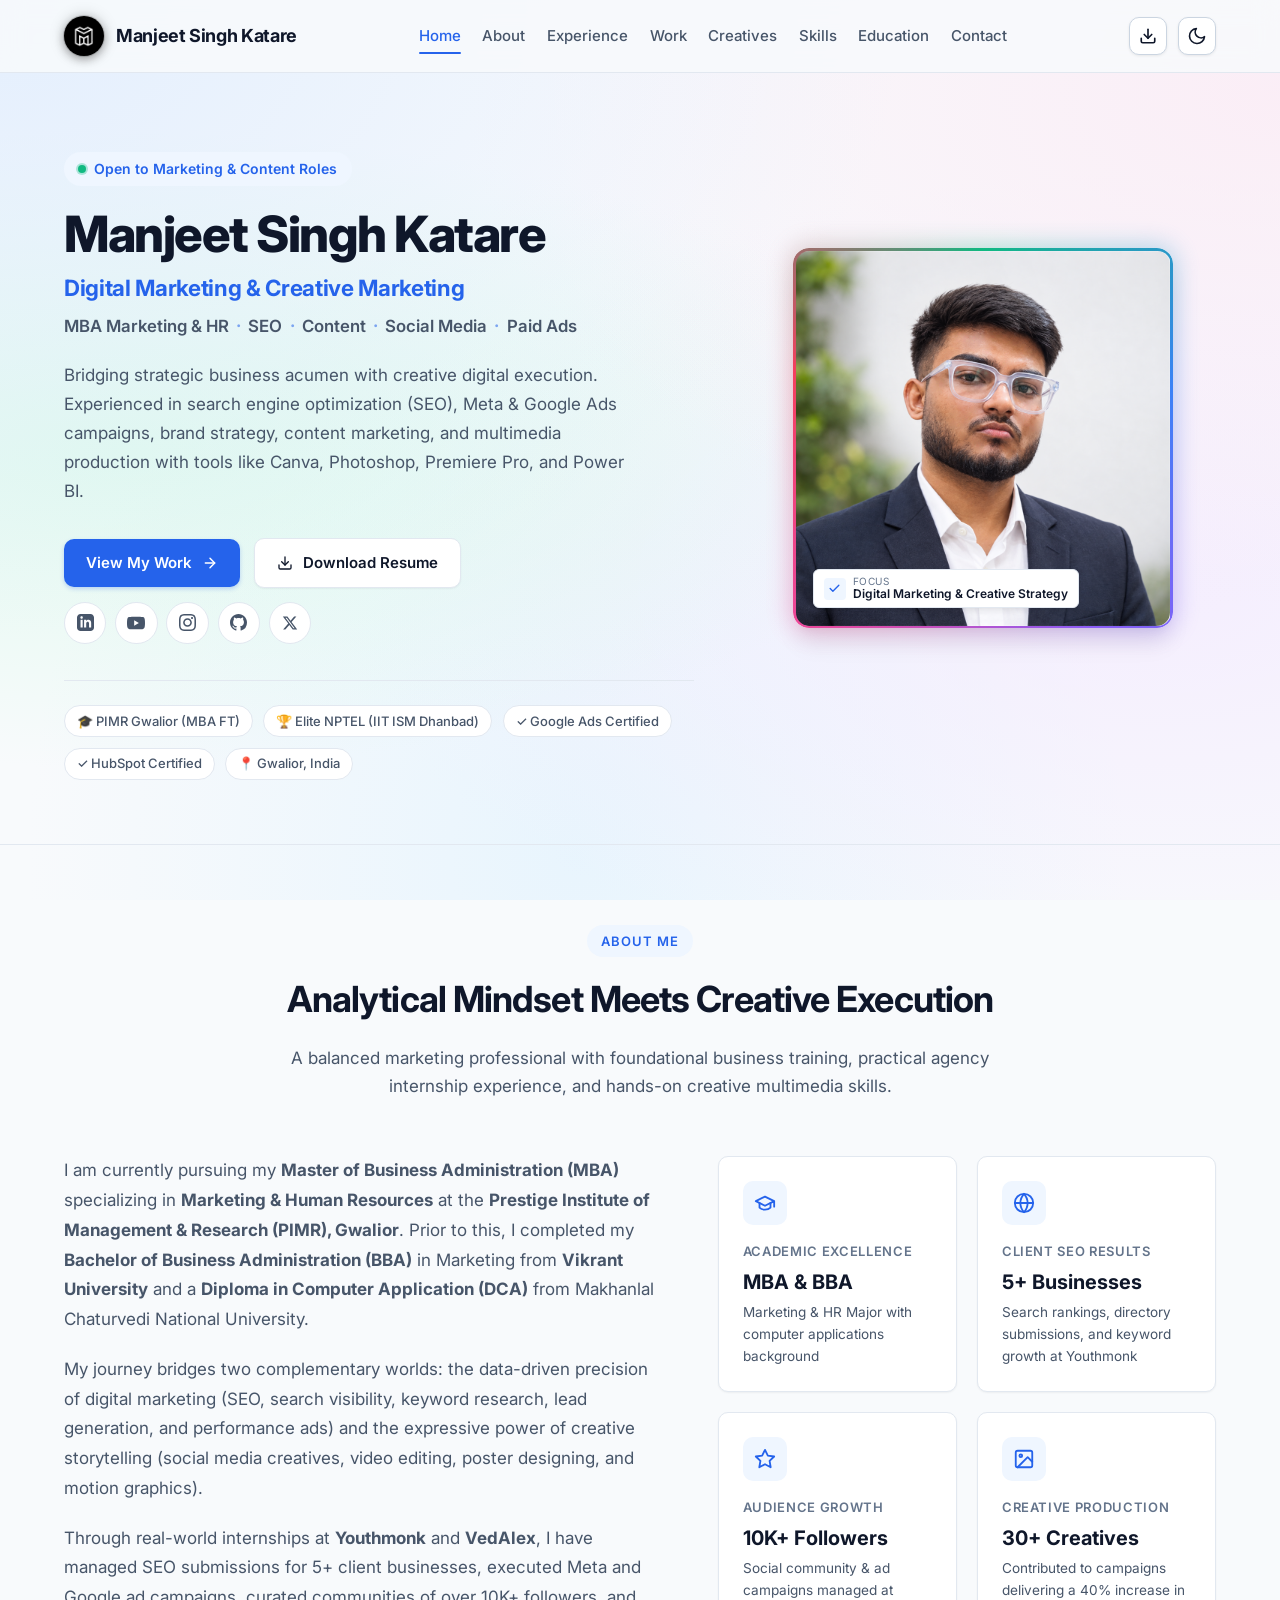
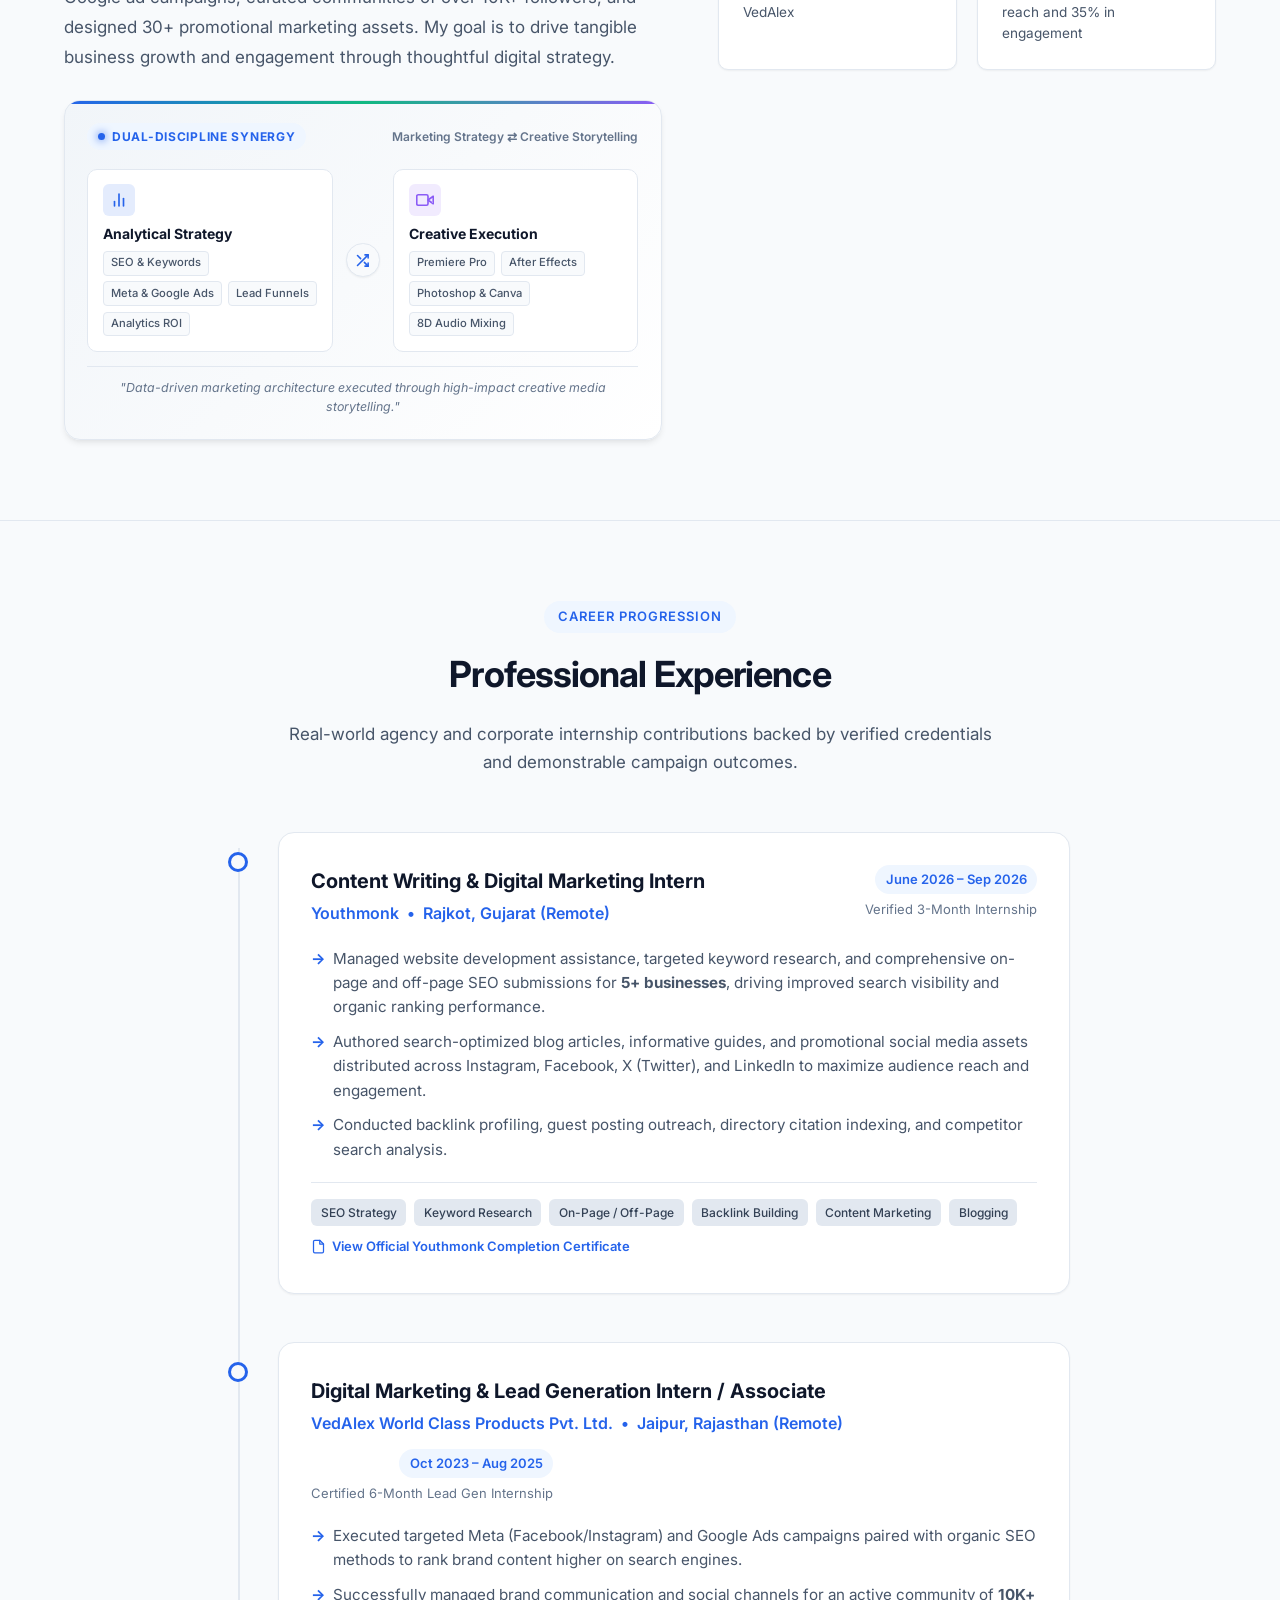
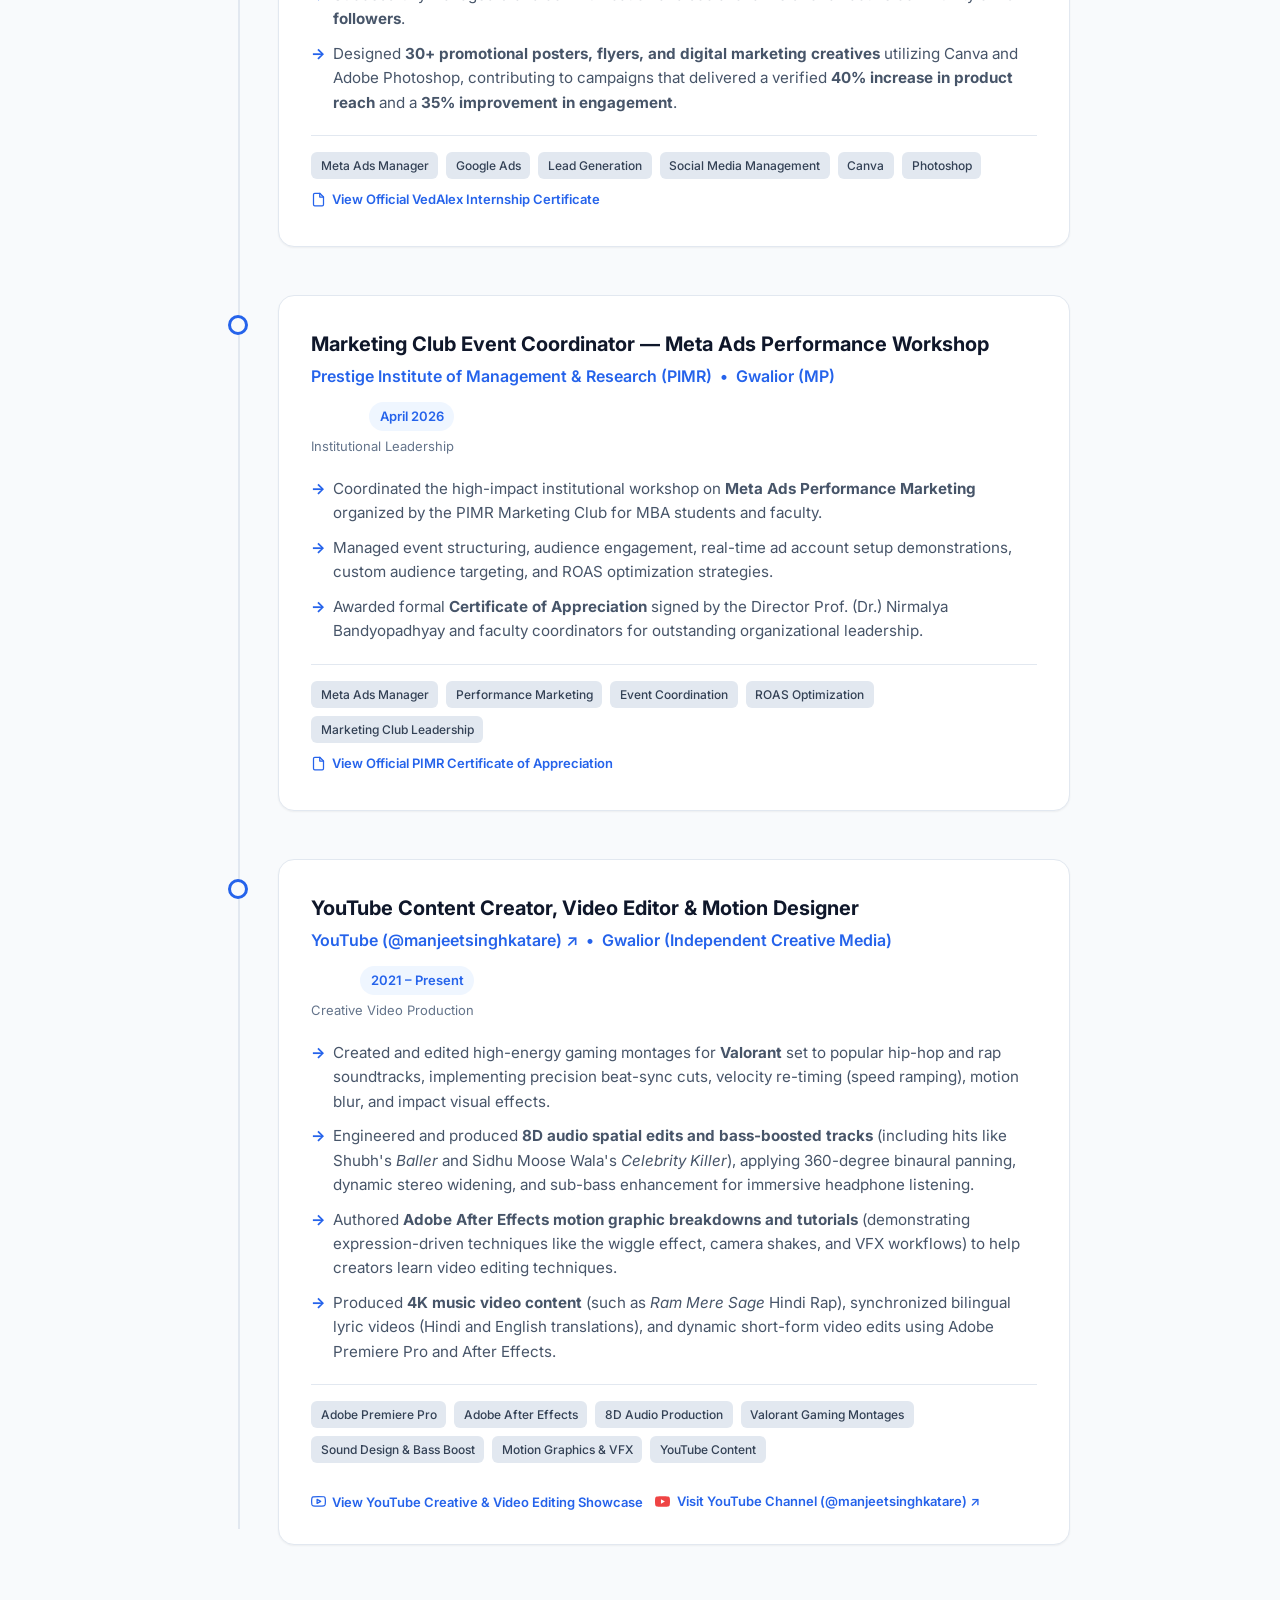
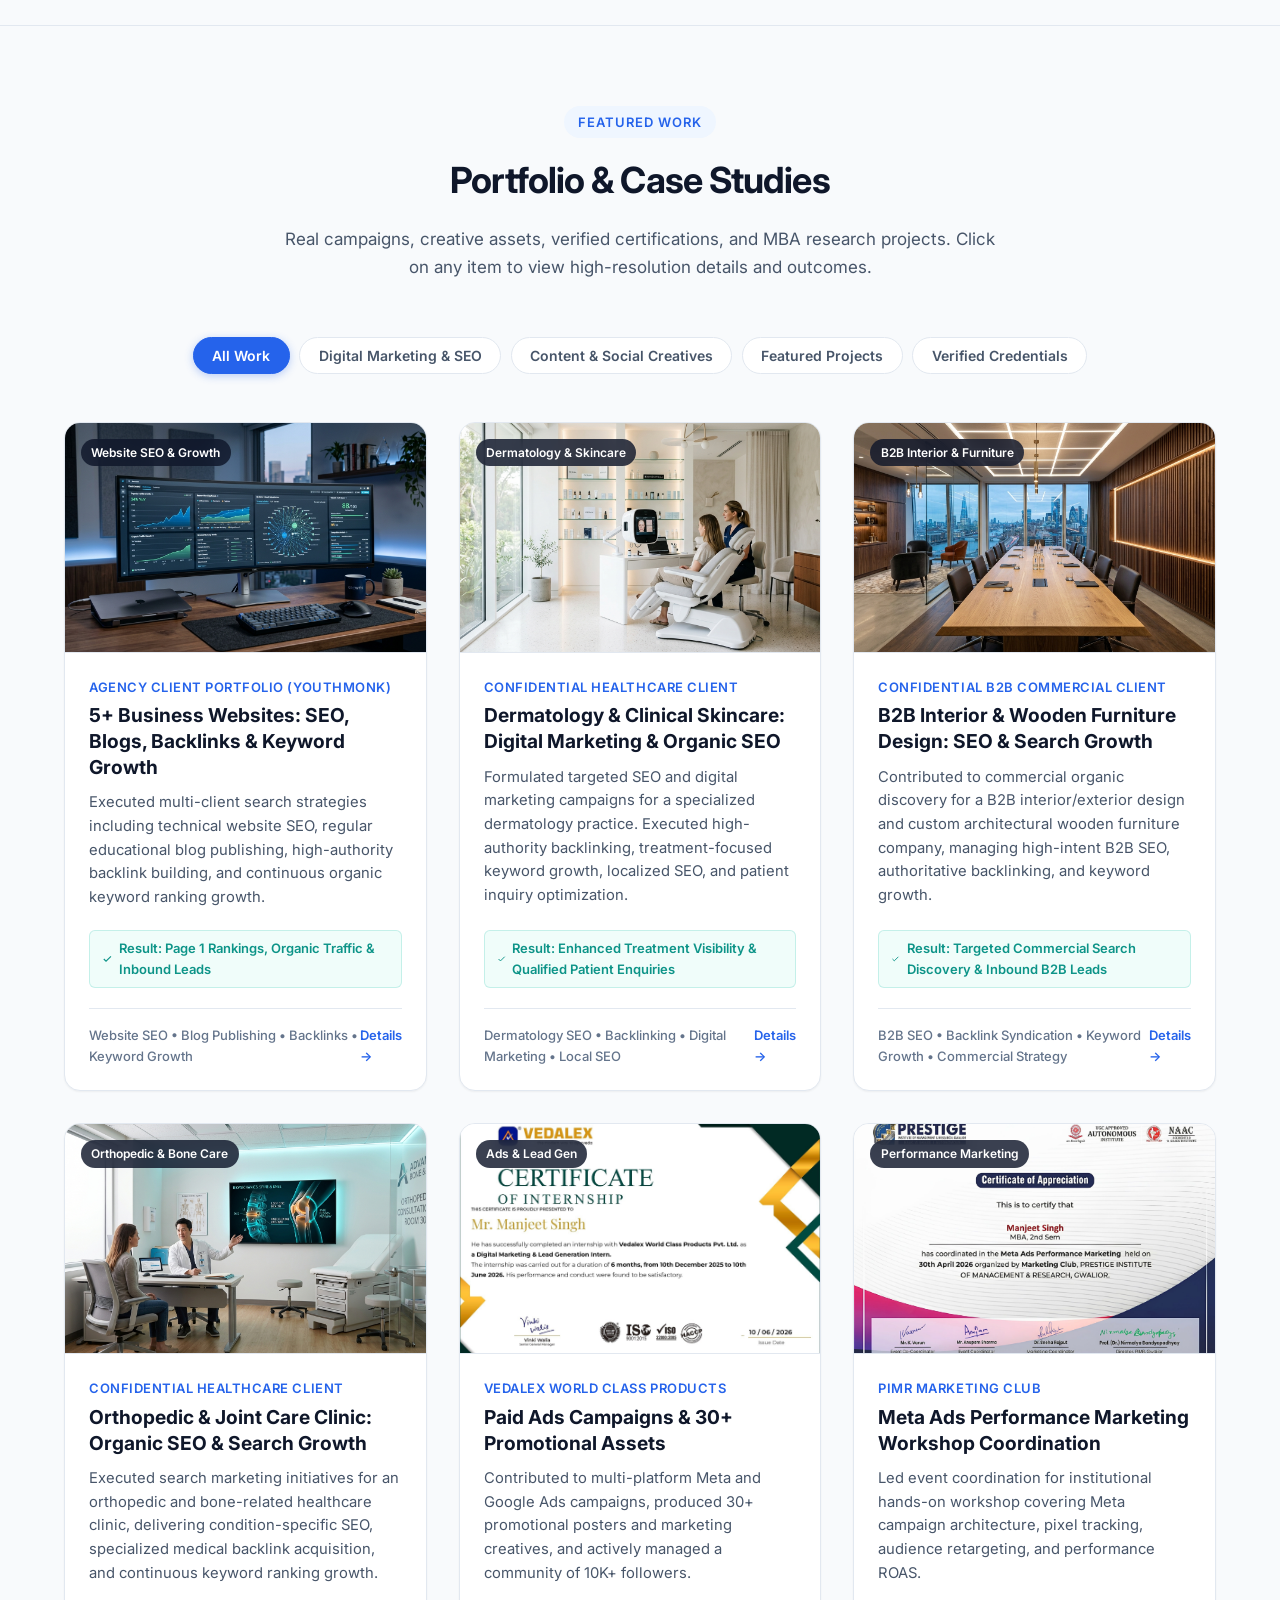
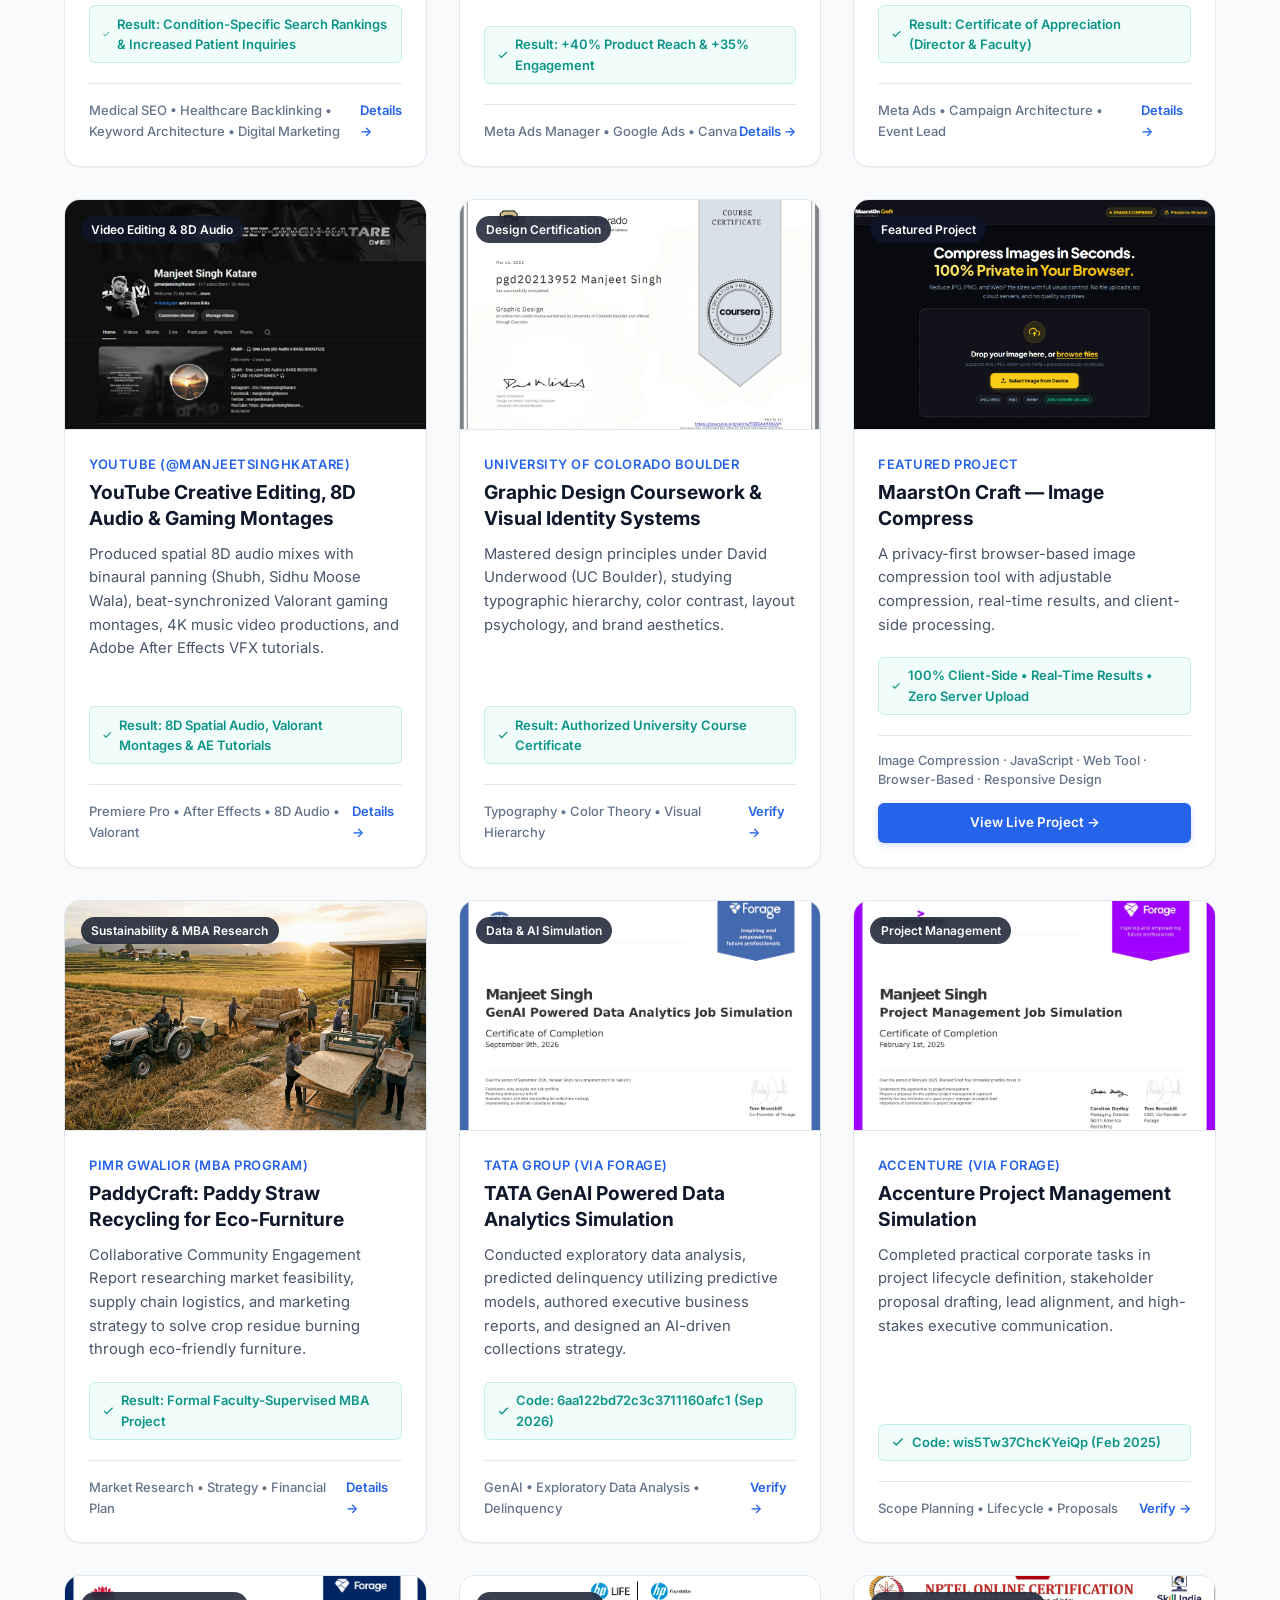
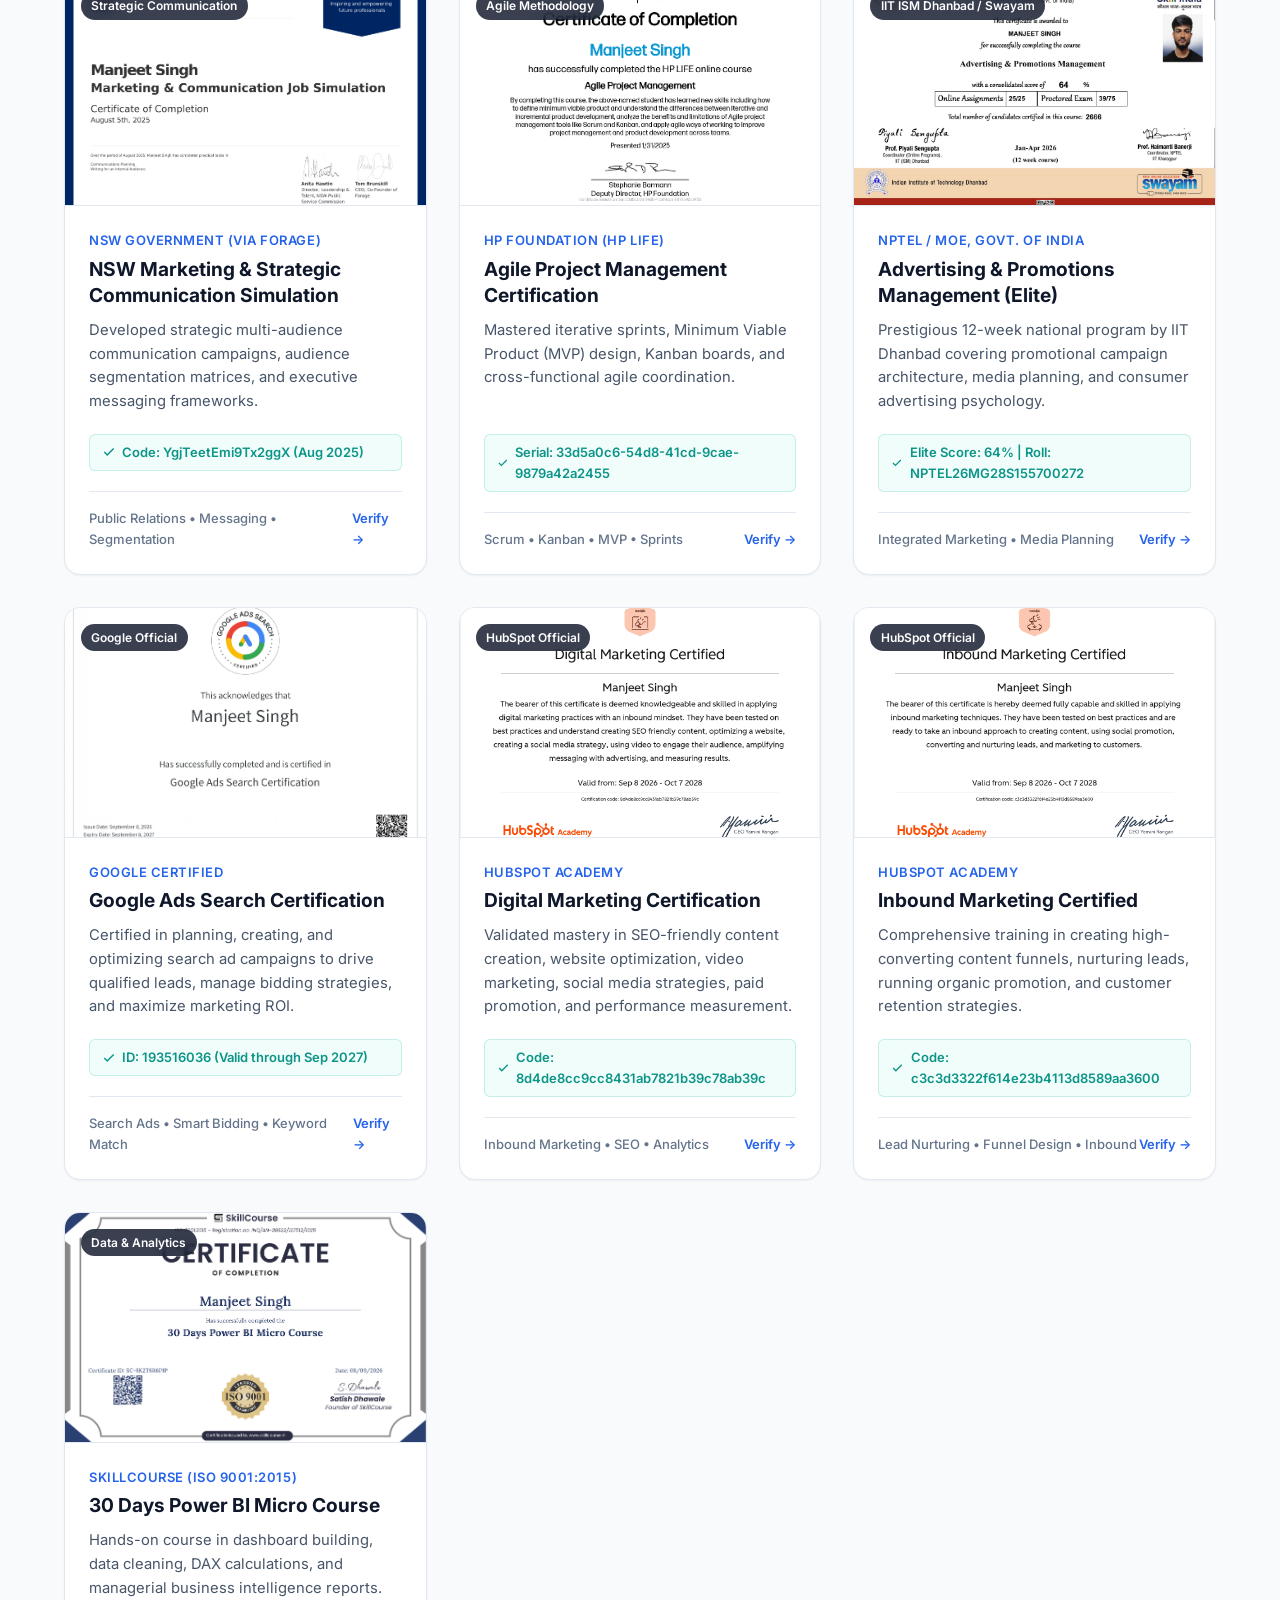
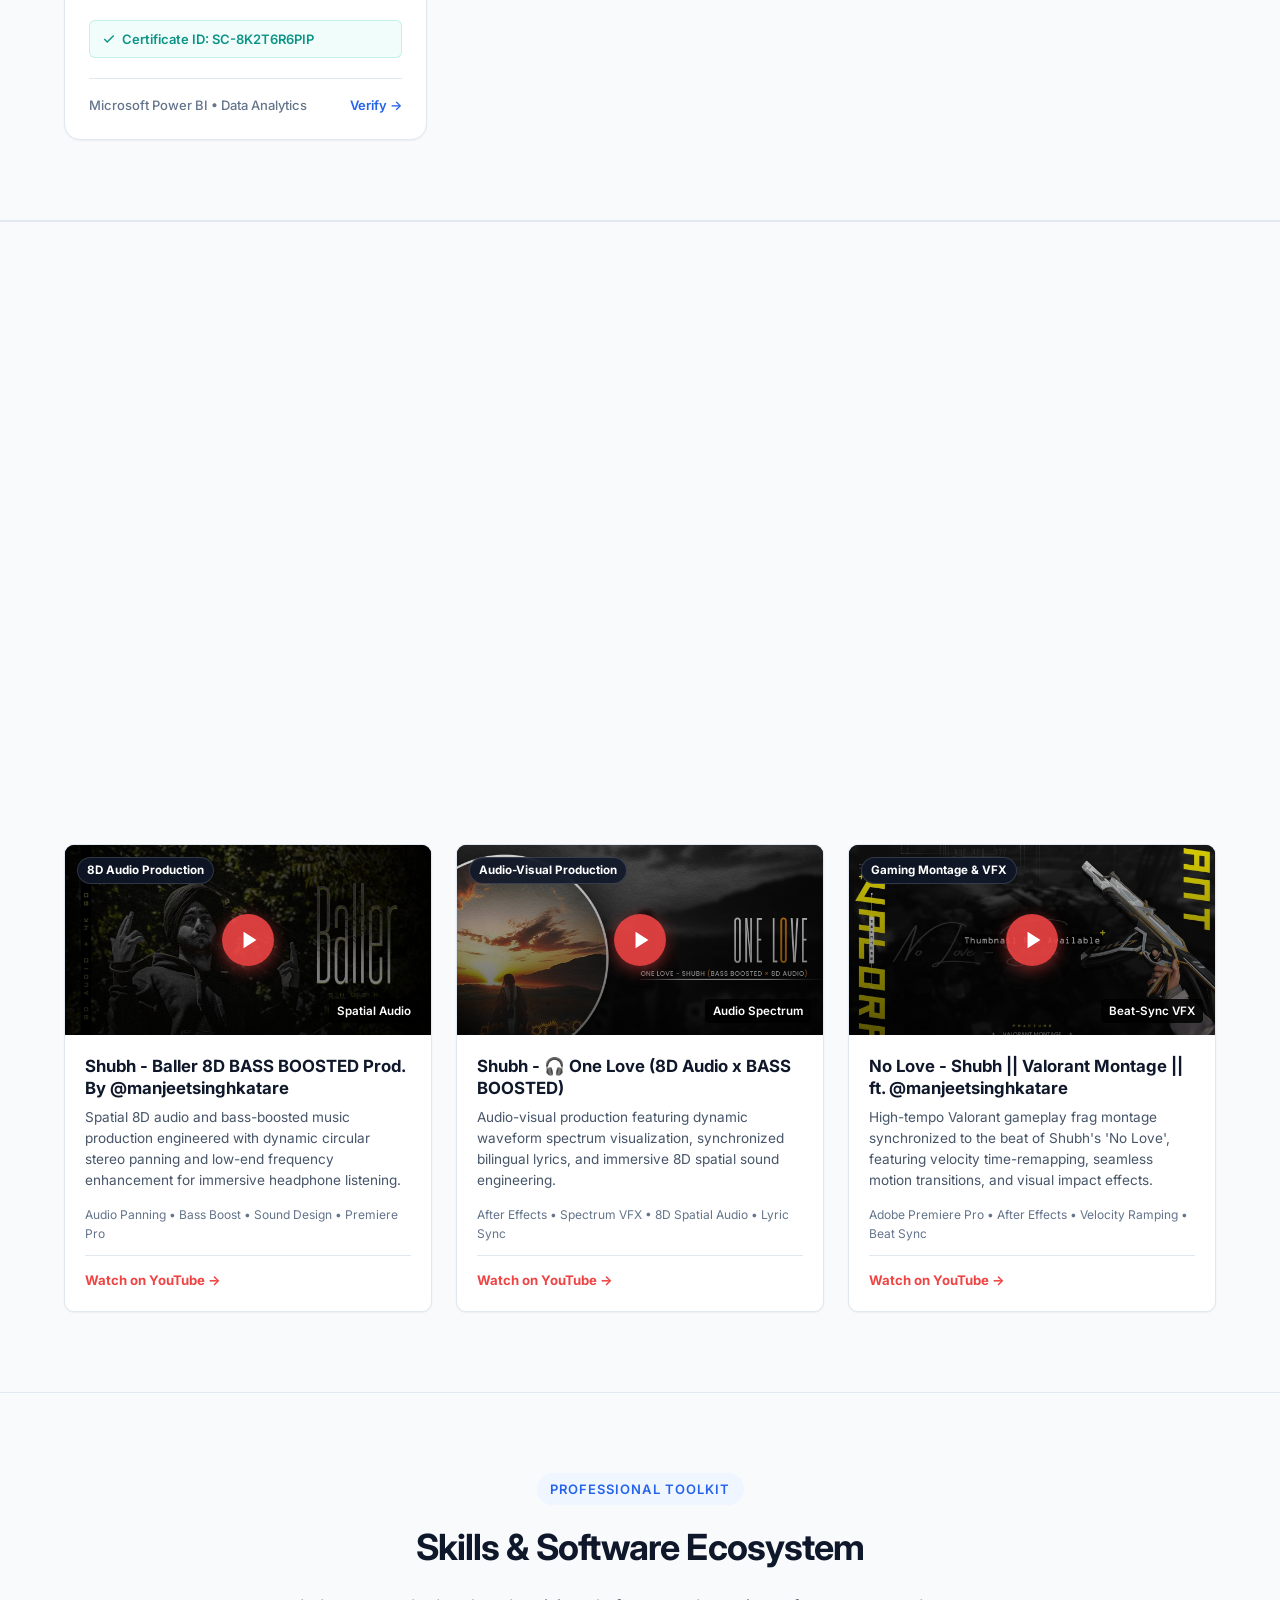
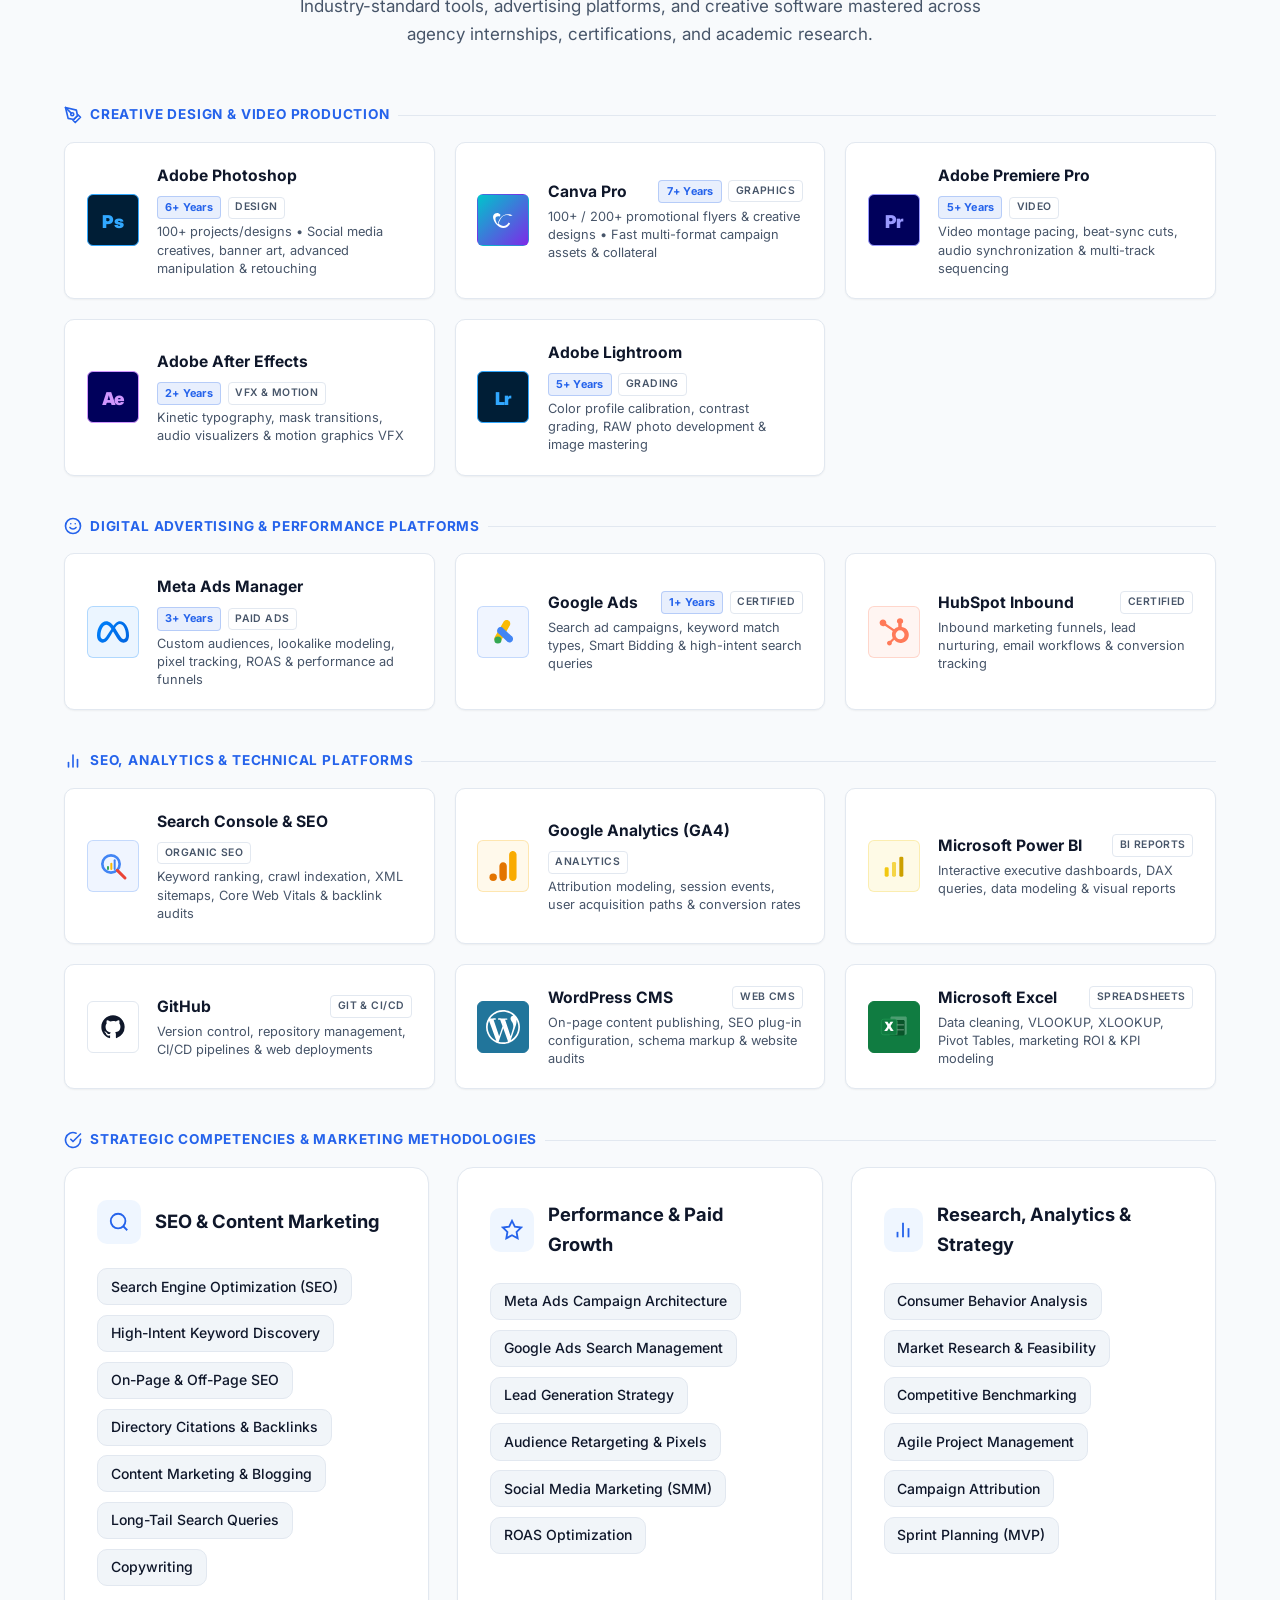
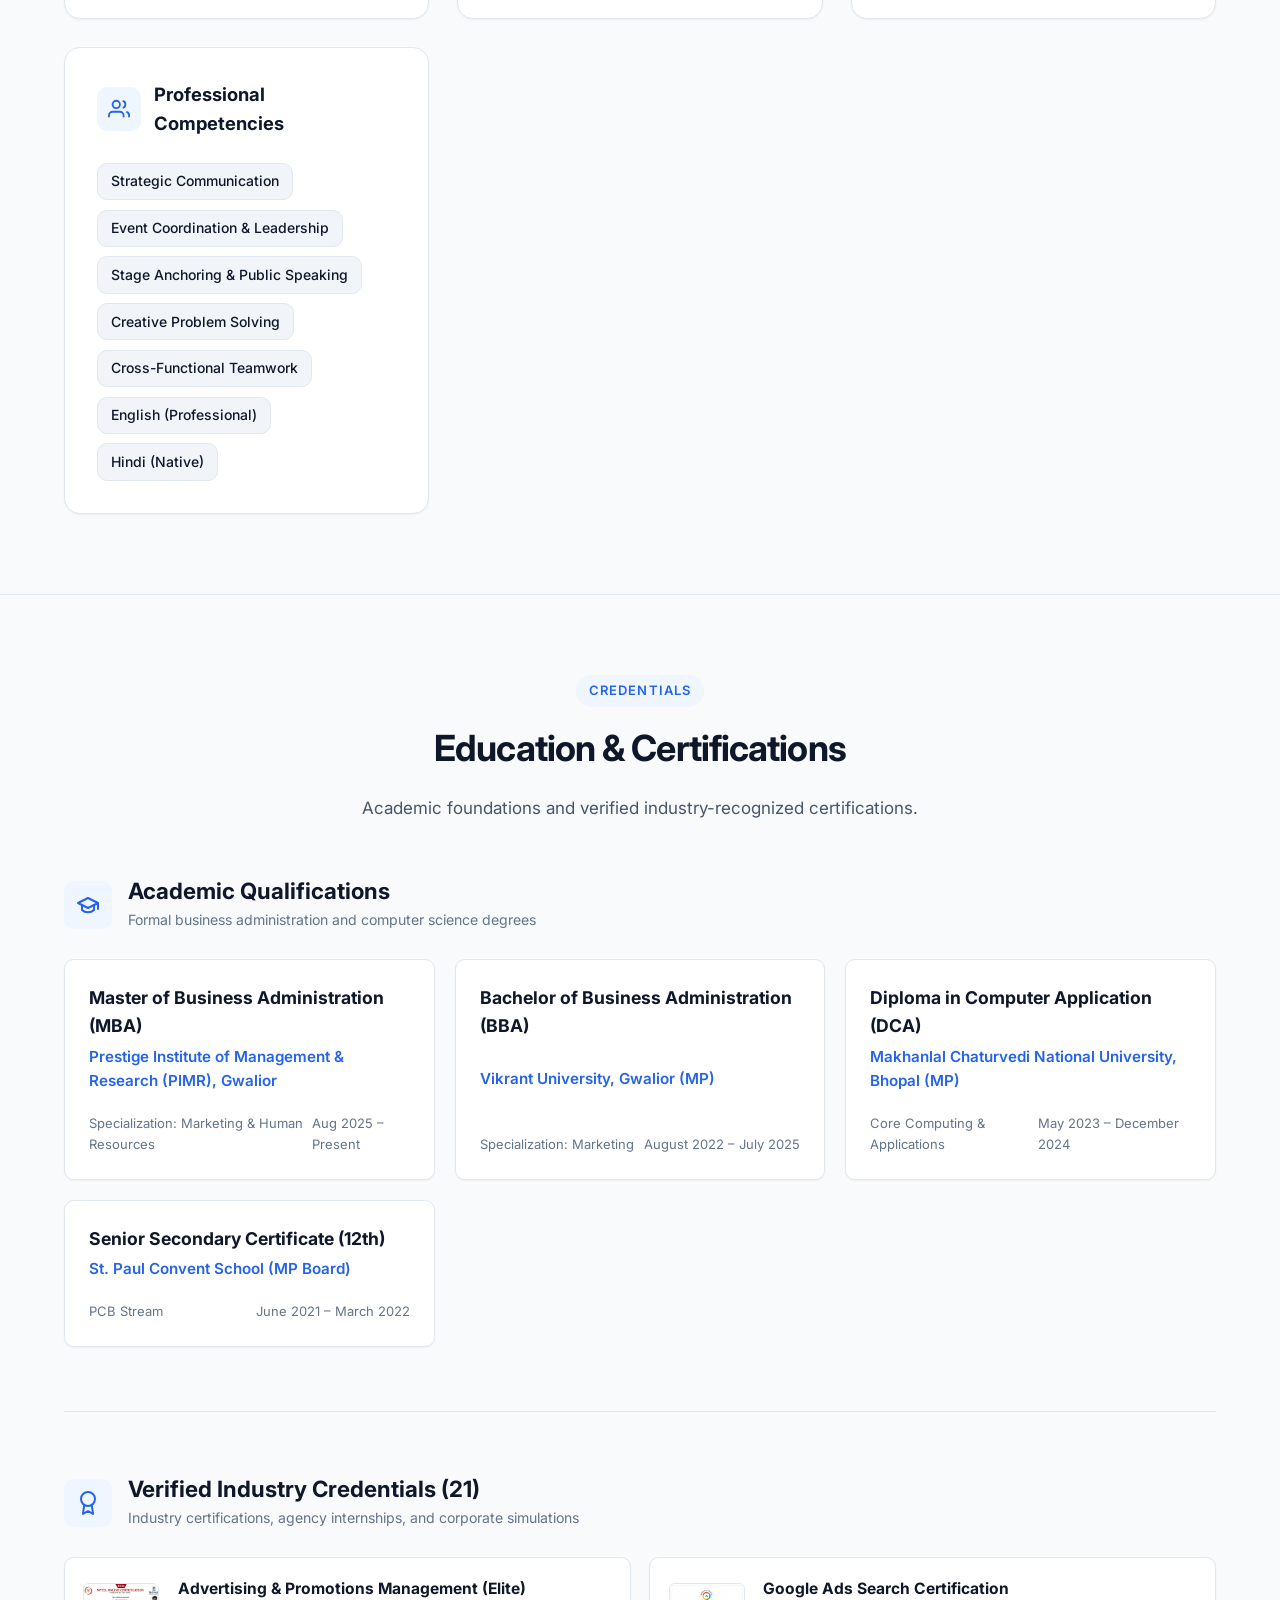
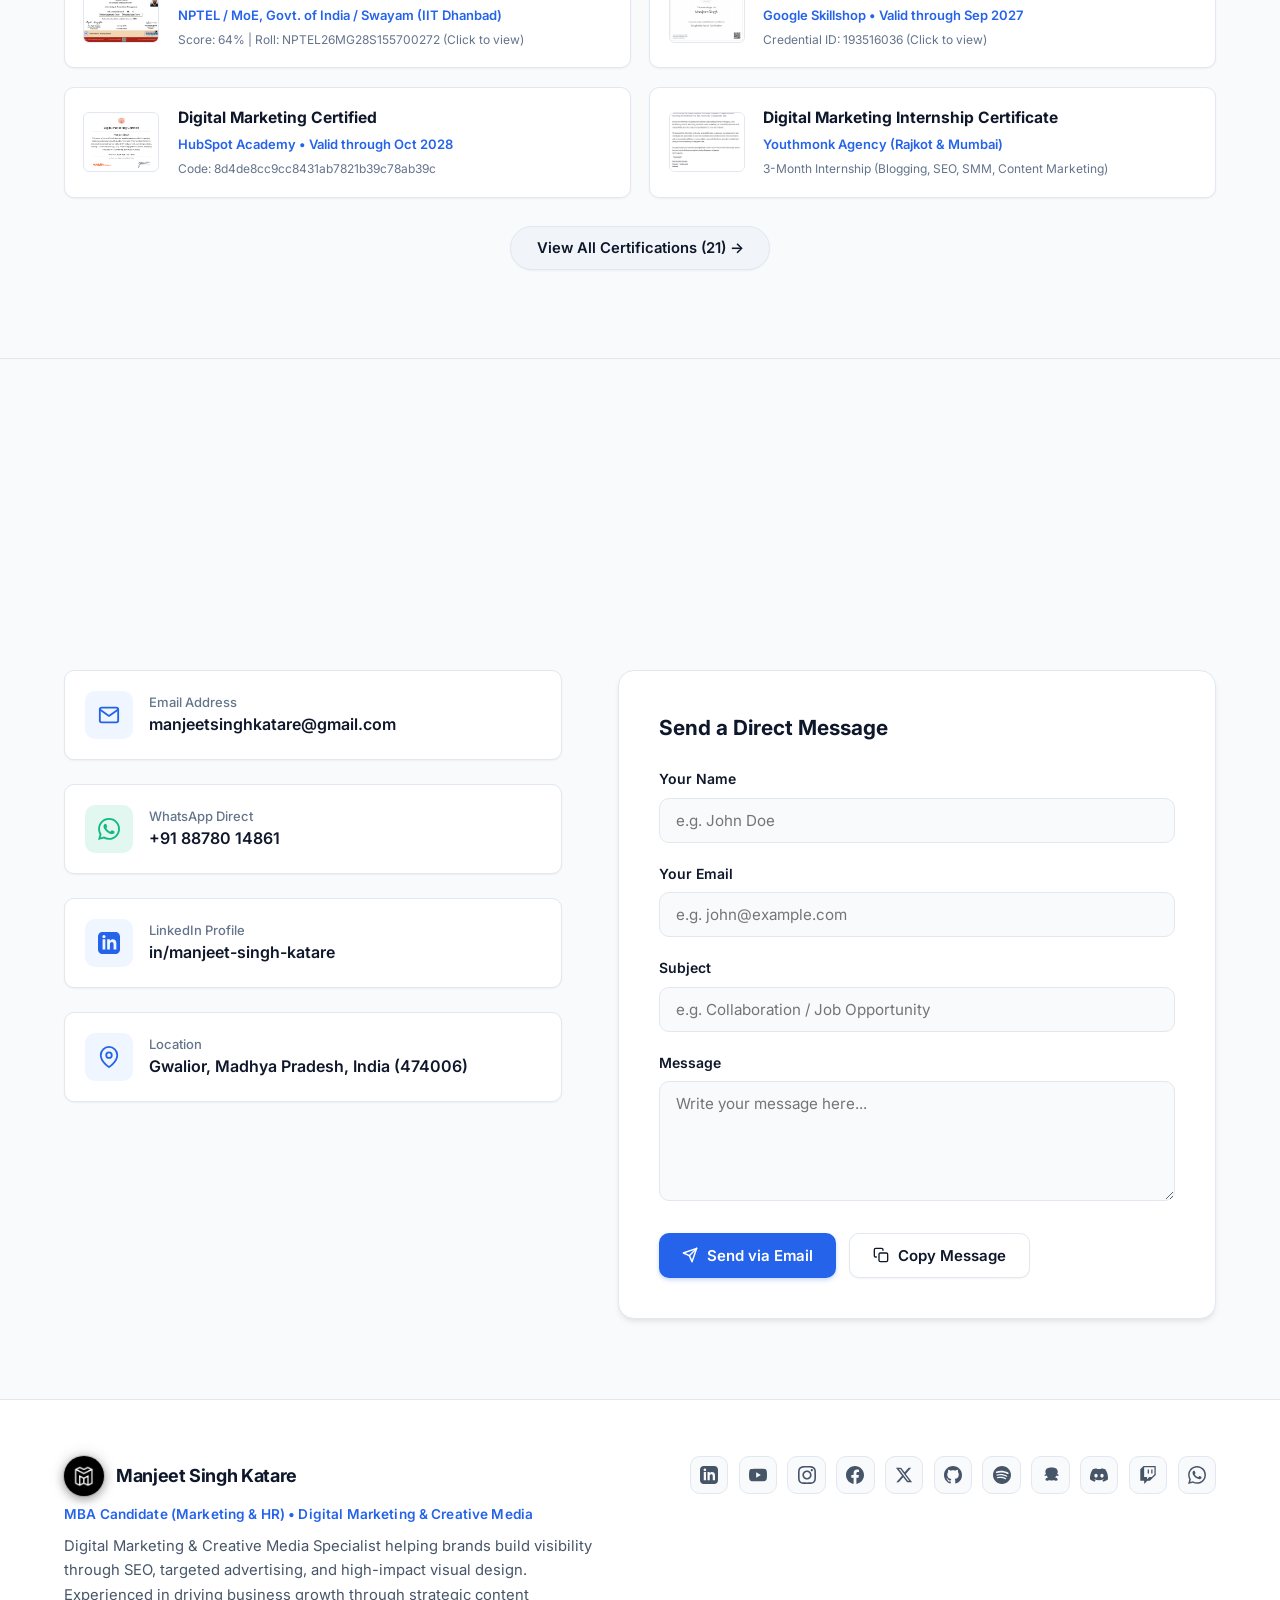
==== index.html @ e3a78359 "Add files via upload" ====
﻿<!DOCTYPE html>
<html lang="en">
<head>
  <meta charset="UTF-8">
  <meta name="viewport" content="width=device-width, initial-scale=1.0">
  <title>Manjeet Singh Katare — MBA Marketing & HR | Digital Marketing & Creative Marketing</title>
  <meta name="description" content="Official personal portfolio of Manjeet Singh Katare. MBA candidate specializing in Marketing & HR with real-world expertise in SEO, Meta Ads, Google Ads, content marketing, and creative digital media.">
  <meta name="keywords" content="Manjeet Singh Katare, Digital Marketing, SEO, Meta Ads, Google Ads, MBA Marketing, Creative Marketing, Content Strategy, Graphic Design, Gwalior">
  <meta name="author" content="Manjeet Singh Katare">

  <!-- Open Graph Meta Tags -->
  <meta property="og:site_name" content="Manjeet Singh Katare Portfolio">
  <meta property="og:title" content="Manjeet Singh Katare — MBA & Digital Marketing Portfolio">
  <meta property="og:description" content="Bridging data-driven marketing strategy with creative digital execution — SEO, Meta & Google Ads, Content Marketing, and Visual Media.">
  <meta property="og:url" content="https://manjeet-singh-katare.vercel.app">
  <meta property="og:image" content="https://manjeet-singh-katare.vercel.app/assets/images/branding/portfolio_featured_thumbnail.png">
  <meta property="og:image:secure_url" content="https://manjeet-singh-katare.vercel.app/assets/images/branding/portfolio_featured_thumbnail.png">
  <meta property="og:image:type" content="image/png">
  <meta property="og:image:width" content="1200">
  <meta property="og:image:height" content="628">
  <meta property="og:type" content="website">

  <!-- Twitter Meta Tags -->
  <meta name="twitter:card" content="summary_large_image">
  <meta name="twitter:title" content="Manjeet Singh Katare — MBA & Digital Marketing Portfolio">
  <meta name="twitter:description" content="Bridging data-driven marketing strategy with creative digital execution — SEO, Meta & Google Ads, Content Marketing, and Visual Media.">
  <meta name="twitter:image" content="https://manjeet-singh-katare.vercel.app/assets/images/branding/portfolio_featured_thumbnail.png">

  <!-- Favicon & Device Icons -->
  <link rel="icon" type="image/svg+xml" href="assets/images/branding/favicon.svg">
  <link rel="icon" type="image/png" sizes="32x32" href="assets/images/branding/favicon-32x32.png">
  <link rel="icon" type="image/png" sizes="16x16" href="assets/images/branding/favicon-16x16.png">
  <link rel="apple-touch-icon" sizes="180x180" href="assets/images/branding/apple-touch-icon.png">
  <link rel="shortcut icon" href="favicon.ico">
  <link rel="manifest" href="site.webmanifest">
  <meta name="theme-color" content="#0b0f19" media="(prefers-color-scheme: dark)">
  <meta name="theme-color" content="#f8fafc" media="(prefers-color-scheme: light)">

  <!-- Fonts -->
  <link rel="preconnect" href="https://fonts.googleapis.com">
  <link rel="preconnect" href="https://fonts.gstatic.com" crossorigin>
  <link href="https://fonts.googleapis.com/css2?family=Inter:wght@400;500;600;700;800&display=swap" rel="stylesheet">

  <!-- Stylesheet -->
  <link rel="stylesheet" href="css/styles.css">

  <script>
    (function() {
      const savedTheme = localStorage.getItem('theme');
      if (savedTheme === 'dark' || (!savedTheme && window.matchMedia('(prefers-color-scheme: dark)').matches)) {
        document.documentElement.setAttribute('data-theme', 'dark');
      }
    })();
  </script>

  <!-- JSON-LD Structured Data -->
  <script type="application/ld+json">
  {
    "@context": "https://schema.org",
    "@type": "Person",
    "name": "Manjeet Singh Katare",
    "jobTitle": "Digital Marketing & Creative Marketing Specialist",
    "alumniOf": [
      {
        "@type": "EducationalOrganization",
        "name": "Prestige Institute of Management & Research, Gwalior"
      },
      {
        "@type": "EducationalOrganization",
        "name": "Vikrant University, Gwalior"
      }
    ],
    "email": "mailto:manjeetsinghkatare@gmail.com",
    "telephone": "+918878014861",
    "url": "https://www.linkedin.com/in/manjeet-singh-katare/",
    "sameAs": [
      "https://www.linkedin.com/in/manjeet-singh-katare/",
      "https://www.youtube.com/@manjeetsinghkatare/featured",
      "https://www.instagram.com/manjeet_.in/",
      "https://github.com/manjeetsinghkatare",
      "https://x.com/manjeetkatare",
      "https://www.facebook.com/manjeetsinghkatare",
      "https://discord.com/users/746295955183370310",
      "https://www.twitch.tv/maarstonop",
      "https://open.spotify.com/user/31srxr4tp6aoggomnyj63vf727q4?si=eb3be0f0ec94487f&nd=1&dlsi=059173e318d842b8",
      "https://www.snapchat.com/@manjeet.op?sender_web_id=1ee0dcdc-bff3-4880-a661-6d92dff36979&device_type=desktop&is_copy_url=true"
    ]
  }
  </script>
</head>
<body>

  <!-- Site Header & Navigation -->
  <header class="site-header" role="banner">
    <div class="container nav-container">
      <a href="#home" class="brand-logo" aria-label="Manjeet Singh Katare Home">
        <img src="assets/images/branding/m_logo.png" alt="Manjeet Singh Monogram Logo" class="brand-monogram-img">
        <span>Manjeet Singh Katare</span>
      </a>

      <nav class="nav-links" role="navigation" aria-label="Main Navigation">
        <a href="#home" class="nav-link active">Home</a>
        <a href="#about" class="nav-link">About</a>
        <a href="#experience" class="nav-link">Experience</a>
        <a href="#work" class="nav-link">Work</a>
        <a href="#creatives" class="nav-link">Creatives</a>
        <a href="#skills" class="nav-link">Skills</a>
        <a href="#education" class="nav-link">Education</a>
        <a href="#contact" class="nav-link">Contact</a>
      </nav>

      <div class="nav-actions">
        <a href="assets/docs/Manjeet_Singh_Resume.pdf" class="btn-icon-download" download="Manjeet_Singh_Resume.pdf" aria-label="Download Resume PDF" title="Download Resume PDF">
          <svg width="18" height="18" viewBox="0 0 24 24" fill="none" stroke="currentColor" stroke-width="2.2" stroke-linecap="round" stroke-linejoin="round" aria-hidden="true">
            <path d="M21 15v4a2 2 0 0 1-2 2H5a2 2 0 0 1-2-2v-4"></path>
            <polyline points="7 10 12 15 17 10"></polyline>
            <line x1="12" y1="15" x2="12" y2="3"></line>
          </svg>
        </a>

        <button id="themeToggleBtn" class="theme-toggle-btn" aria-label="Toggle Light / Dark Mode" title="Toggle Light / Dark Mode">
          <svg width="20" height="20" viewBox="0 0 24 24" fill="none" stroke="currentColor" stroke-width="2" stroke-linecap="round" stroke-linejoin="round" aria-hidden="true">
            <path d="M21 12.79A9 9 0 1 1 11.21 3 7 7 0 0 0 21 12.79z"></path>
          </svg>
        </button>

        <button id="hamburgerBtn" class="hamburger-btn" aria-label="Open Mobile Menu" aria-expanded="false">
          <svg width="22" height="22" viewBox="0 0 24 24" fill="none" stroke="currentColor" stroke-width="2" stroke-linecap="round" stroke-linejoin="round" aria-hidden="true">
            <line x1="3" y1="12" x2="21" y2="12"></line>
            <line x1="3" y1="6" x2="21" y2="6"></line>
            <line x1="3" y1="18" x2="21" y2="18"></line>
          </svg>
        </button>
      </div>
    </div>
  </header>
 
  <!-- Mobile Menu Drawer -->
  <aside id="mobileDrawer" class="mobile-drawer" aria-label="Mobile Navigation Drawer">
    <div class="mobile-nav-links">
      <a href="#home" class="mobile-nav-link">Home</a>
      <a href="#about" class="mobile-nav-link">About</a>
      <a href="#experience" class="mobile-nav-link">Experience</a>
      <a href="#work" class="mobile-nav-link">Work</a>
      <a href="#creatives" class="mobile-nav-link">Creatives</a>
      <a href="#skills" class="mobile-nav-link">Skills</a>
      <a href="#education" class="mobile-nav-link">Education & Certifications</a>
      <a href="#contact" class="mobile-nav-link">Contact</a>
    </div>
    <div style="padding-top: 2rem; border-top: 1px solid var(--border-subtle); display: flex; flex-direction: column; gap: 1rem;">
      <a href="assets/docs/Manjeet_Singh_Resume.pdf" target="_blank" rel="noopener noreferrer" class="btn btn-secondary">
        View ATS Resume
      </a>
      <a href="assets/docs/Manjeet_Singh_Resume.pdf" class="btn btn-primary" download="Manjeet_Singh_Resume.pdf">
        Download Resume PDF
      </a>
      <a href="https://wa.me/918878014861" class="btn btn-secondary" target="_blank" rel="noopener noreferrer">
        WhatsApp Chat
      </a>
    </div>
  </aside>

  <!-- Hero Section -->
  <section id="home" class="hero-section">
    <div class="container hero-grid">
      <div class="hero-content">
        <div class="hero-intro-pill">
          <span class="status-dot"></span>
          <span>Open to Marketing & Content Roles</span>
        </div>

        <h1 class="hero-title">Manjeet Singh Katare</h1>

        <div class="hero-subtitle-primary">Digital Marketing &amp; Creative Marketing</div>

        <div class="hero-role">
          <span>MBA Marketing &amp; HR</span>
          <span class="hero-role-divider">·</span>
          <span>SEO</span>
          <span class="hero-role-divider">·</span>
          <span>Content</span>
          <span class="hero-role-divider">·</span>
          <span>Social Media</span>
          <span class="hero-role-divider">·</span>
          <span>Paid Ads</span>
        </div>

        <p class="hero-description">
          Bridging strategic business acumen with creative digital execution. Experienced in search engine optimization (SEO), Meta &amp; Google Ads campaigns, brand strategy, content marketing, and multimedia production with tools like Canva, Photoshop, Premiere Pro, and Power BI.
        </p>

        <div class="hero-cta-group">
          <div class="hero-cta-row">
            <a href="#work" class="btn btn-primary">
              View My Work
              <svg width="16" height="16" viewBox="0 0 24 24" fill="none" stroke="currentColor" stroke-width="2.2" stroke-linecap="round" stroke-linejoin="round" aria-hidden="true">
                <line x1="5" y1="12" x2="19" y2="12"></line>
                <polyline points="12 5 19 12 12 19"></polyline>
              </svg>
            </a>

            <a href="assets/docs/Manjeet_Singh_Resume.pdf" class="btn btn-secondary" download="Manjeet_Singh_Resume.pdf" title="Download Official Latest Resume PDF">
              <svg width="16" height="16" viewBox="0 0 24 24" fill="none" stroke="currentColor" stroke-width="2" stroke-linecap="round" stroke-linejoin="round" aria-hidden="true">
                <path d="M21 15v4a2 2 0 0 1-2 2H5a2 2 0 0 1-2-2v-4"></path>
                <polyline points="7 10 12 15 17 10"></polyline>
                <line x1="12" y1="15" x2="12" y2="3"></line>
              </svg>
              Download Resume
            </a>
          </div>

          <div class="hero-social-strip" aria-label="Social Media Profiles">
            <!-- LinkedIn -->
            <a href="https://www.linkedin.com/in/manjeet-singh-katare/" target="_blank" rel="noopener noreferrer" class="hero-social-link" aria-label="LinkedIn Profile" title="LinkedIn">
              <svg width="17" height="17" viewBox="0 0 24 24" fill="currentColor" aria-hidden="true">
                <path d="M19 0h-14c-2.761 0-5 2.239-5 5v14c0 2.761 2.239 5 5 5h14c2.762 0 5-2.239 5-5v-14c0-2.761-2.238-5-5-5zm-11 19h-3v-11h3v11zm-1.5-12.268c-.966 0-1.75-.79-1.75-1.764s.784-1.764 1.75-1.764 1.75.79 1.75 1.764-.783 1.764-1.75 1.764zm13.5 12.268h-3v-5.604c0-3.368-4-3.113-4 0v5.604h-3v-11h3v1.765c1.396-2.586 7-2.777 7 2.476v6.759z"/>
              </svg>
            </a>

            <!-- YouTube -->
            <a href="https://www.youtube.com/@manjeetsinghkatare/featured" target="_blank" rel="noopener noreferrer" class="hero-social-link" aria-label="YouTube Channel" title="YouTube">
              <svg width="18" height="18" viewBox="0 0 24 24" fill="currentColor" aria-hidden="true">
                <path d="M23.498 6.186a3.016 3.016 0 0 0-2.122-2.136C19.505 3.545 12 3.545 12 3.545s-7.505 0-9.377.505A3.017 3.017 0 0 0 .502 6.186C0 8.07 0 12 0 12s0 3.93.502 5.814a3.016 3.016 0 0 0 2.122 2.136c1.871.505 9.376.505 9.376.505s7.505 0 9.377-.505a3.015 3.015 0 0 0 2.122-2.136C24 15.93 24 12 24 12s0-3.93-.502-5.814zM9.545 15.568V8.432L15.818 12l-6.273 3.568z"/>
              </svg>
            </a>

            <!-- Instagram -->
            <a href="https://www.instagram.com/manjeet_.in/" target="_blank" rel="noopener noreferrer" class="hero-social-link" aria-label="Instagram Profile" title="Instagram">
              <svg width="17" height="17" viewBox="0 0 24 24" fill="currentColor" aria-hidden="true">
                <path d="M12 2.163c3.204 0 3.584.012 4.85.07 3.252.148 4.771 1.691 4.919 4.919.058 1.265.069 1.645.069 4.849 0 3.205-.012 3.584-.069 4.849-.149 3.225-1.664 4.771-4.919 4.919-1.266.058-1.644.07-4.85.07-3.204 0-3.584-.012-4.849-.07-3.26-.149-4.771-1.699-4.919-4.92-.058-1.265-.07-1.644-.07-4.849 0-3.204.013-3.583.07-4.849.149-3.227 1.664-4.771 4.919-4.919 1.266-.057 1.645-.069 4.849-.069zm0-2.163c-3.259 0-3.667.014-4.947.072-4.358.2-6.78 2.618-6.98 6.98-.059 1.281-.073 1.689-.073 4.948 0 3.259.014 3.668.072 4.948.2 4.358 2.618 6.78 6.98 6.98 1.281.058 1.689.072 4.948.072 3.259 0 3.668-.014 4.948-.072 4.354-.2 6.782-2.618 6.979-6.98.059-1.28.073-1.689.073-4.948 0-3.259-.014-3.667-.072-4.947-.196-4.354-2.617-6.78-6.979-6.98-1.281-.059-1.69-.073-4.949-.073zm0 5.838c-3.403 0-6.162 2.759-6.162 6.162s2.759 6.163 6.162 6.163 6.162-2.759 6.162-6.163c0-3.403-2.759-6.162-6.162-6.162zm0 10.162c-2.209 0-4-1.79-4-4 0-2.209 1.791-4 4-4s4 1.791 4 4c0 2.21-1.791 4-4 4zm6.406-11.845c-.796 0-1.441.645-1.441 1.44s.645 1.44 1.441 1.44c.795 0 1.439-.645 1.439-1.44s-.644-1.44-1.439-1.44z"/>
              </svg>
            </a>

            <!-- GitHub -->
            <a href="https://github.com/manjeetsinghkatare" target="_blank" rel="noopener noreferrer" class="hero-social-link" aria-label="GitHub Profile" title="GitHub">
              <svg width="17" height="17" viewBox="0 0 24 24" fill="currentColor" aria-hidden="true">
                <path d="M12 0C5.37 0 0 5.37 0 12c0 5.31 3.435 9.795 8.205 11.385.6.105.825-.255.825-.57 0-.285-.015-1.23-.015-2.235-3.015.555-3.795-.735-4.035-1.41-.135-.345-.72-1.41-1.23-1.695-.42-.225-1.02-.78-.015-.795.945-.015 1.62.87 1.845 1.23 1.08 1.815 2.805 1.305 3.495.99.105-.78.42-1.305.765-1.605-2.67-.3-5.46-1.335-5.46-5.925 0-1.305.465-2.385 1.23-3.225-.12-.3-.54-1.53.12-3.18 0 0 1.005-.315 3.3 1.23.96-.27 1.98-.405 3-.405s2.04.135 3 .405c2.295-1.56 3.3-1.23 3.3-1.23.66 1.65.24 2.88.12 3.18.765.84 1.23 1.905 1.23 3.225 0 4.605-2.805 5.625-5.475 5.925.435.375.81 1.095.81 2.22 0 1.605-.015 2.895-.015 3.3 0 .315.225.69.825.57A12.02 12.02 0 0 0 24 12c0-6.63-5.37-12-12-12z"/>
              </svg>
            </a>

            <!-- X (Twitter) -->
            <a href="https://x.com/manjeetkatare" target="_blank" rel="noopener noreferrer" class="hero-social-link" aria-label="X (Twitter) Profile" title="X (Twitter)">
              <svg width="16" height="16" viewBox="0 0 24 24" fill="currentColor" aria-hidden="true">
                <path d="M18.244 2.25h3.308l-7.227 8.26 8.502 11.24H16.17l-5.214-6.817L4.99 21.75H1.68l7.73-8.835L1.254 2.25H8.08l4.713 6.231zm-1.161 17.52h1.833L7.084 4.126H5.117z"/>
              </svg>
            </a>
          </div>
        </div>

        <div class="hero-badges-strip">
          <span class="cred-badge">🎓 PIMR Gwalior (MBA FT)</span>
          <span class="cred-badge">🏆 Elite NPTEL (IIT ISM Dhanbad)</span>
          <span class="cred-badge">✓ Google Ads Certified</span>
          <span class="cred-badge">✓ HubSpot Certified</span>
          <span class="cred-badge">📍 Gwalior, India</span>
        </div>
      </div>

      <div class="hero-media-wrapper">
        <div class="hero-photo-card">
          <div class="hero-photo-inner">
            <img src="assets/images/profile/manjeet_profile.png" alt="Manjeet Singh Katare — Professional Headshot" width="360" height="400">
          </div>
          <div class="hero-floating-badge">
            <div class="floating-icon">
              <svg width="13" height="13" viewBox="0 0 24 24" fill="none" stroke="currentColor" stroke-width="2.5" stroke-linecap="round" stroke-linejoin="round" aria-hidden="true">
                <polyline points="20 6 9 17 4 12"></polyline>
              </svg>
            </div>
            <div>
              <div class="floating-text-sub">Focus</div>
              <div class="floating-text-main">Digital Marketing &amp; Creative Strategy</div>
            </div>
          </div>
        </div>
      </div>
    </div>
  </section>

  <!-- About Me Section -->
  <section id="about" class="section section-alt">
    <div class="container">
      <div class="section-header">
        <span class="section-tag">About Me</span>
        <h2 class="section-title">Analytical Mindset Meets Creative Execution</h2>
        <p class="section-subtitle">A balanced marketing professional with foundational business training, practical agency internship experience, and hands-on creative multimedia skills.</p>
      </div>

      <div class="about-grid">
        <div class="about-text">
          <p>
            I am currently pursuing my <strong>Master of Business Administration (MBA)</strong> specializing in <strong>Marketing & Human Resources</strong> at the <strong>Prestige Institute of Management & Research (PIMR), Gwalior</strong>. Prior to this, I completed my <strong>Bachelor of Business Administration (BBA)</strong> in Marketing from <strong>Vikrant University</strong> and a <strong>Diploma in Computer Application (DCA)</strong> from Makhanlal Chaturvedi National University.
          </p>
          <p>
            My journey bridges two complementary worlds: the data-driven precision of digital marketing (SEO, search visibility, keyword research, lead generation, and performance ads) and the expressive power of creative storytelling (social media creatives, video editing, poster designing, and motion graphics).
          </p>
          <p>
            Through real-world internships at <strong>Youthmonk</strong> and <strong>VedAlex</strong>, I have managed SEO submissions for 5+ client businesses, executed Meta and Google ad campaigns, curated communities of over 10K+ followers, and designed 30+ promotional marketing assets. My goal is to drive tangible business growth and engagement through thoughtful digital strategy.
          </p>

          <!-- Integrated Dual-Discipline Synergy Visual (Replaces LinkedIn cover) -->
          <div class="about-synergy-banner">
            <div class="synergy-header">
              <span class="synergy-tag">
                <span class="synergy-pulse-dot"></span>
                Dual-Discipline Synergy
              </span>
              <span class="synergy-badge-live">Marketing Strategy ⇄ Creative Storytelling</span>
            </div>

            <div class="synergy-pillars">
              <!-- Marketing Strategy Pillar -->
              <div class="synergy-pillar-card">
                <div class="synergy-pillar-icon icon-marketing">
                  <svg width="18" height="18" viewBox="0 0 24 24" fill="none" stroke="currentColor" stroke-width="2.2" stroke-linecap="round" stroke-linejoin="round">
                    <line x1="18" y1="20" x2="18" y2="10"></line>
                    <line x1="12" y1="20" x2="12" y2="4"></line>
                    <line x1="6" y1="20" x2="6" y2="14"></line>
                  </svg>
                </div>
                <h4 class="synergy-pillar-title">Analytical Strategy</h4>
                <div class="synergy-pillar-items">
                  <span class="synergy-micro-pill">SEO & Keywords</span>
                  <span class="synergy-micro-pill">Meta & Google Ads</span>
                  <span class="synergy-micro-pill">Lead Funnels</span>
                  <span class="synergy-micro-pill">Analytics ROI</span>
                </div>
              </div>

              <!-- Center Convergence Node -->
              <div class="synergy-connect-node" title="Dual Convergence">
                <svg width="15" height="15" viewBox="0 0 24 24" fill="none" stroke="currentColor" stroke-width="2.5" stroke-linecap="round" stroke-linejoin="round">
                  <polyline points="16 3 21 3 21 8"></polyline>
                  <line x1="4" y1="20" x2="21" y2="3"></line>
                  <polyline points="21 16 21 21 16 21"></polyline>
                  <line x1="15" y1="15" x2="21" y2="21"></line>
                  <line x1="4" y1="4" x2="9" y2="9"></line>
                </svg>
              </div>

              <!-- Creative Media Pillar -->
              <div class="synergy-pillar-card">
                <div class="synergy-pillar-icon icon-creative">
                  <svg width="18" height="18" viewBox="0 0 24 24" fill="none" stroke="currentColor" stroke-width="2.2" stroke-linecap="round" stroke-linejoin="round">
                    <polygon points="23 7 16 12 23 17 23 7"></polygon>
                    <rect x="1" y="5" width="15" height="14" rx="2" ry="2"></rect>
                  </svg>
                </div>
                <h4 class="synergy-pillar-title">Creative Execution</h4>
                <div class="synergy-pillar-items">
                  <span class="synergy-micro-pill">Premiere Pro</span>
                  <span class="synergy-micro-pill">After Effects</span>
                  <span class="synergy-micro-pill">Photoshop & Canva</span>
                  <span class="synergy-micro-pill">8D Audio Mixing</span>
                </div>
              </div>
            </div>

            <div class="synergy-footer-note">
              "Data-driven marketing architecture executed through high-impact creative media storytelling."
            </div>
          </div>
        </div>

        <div class="about-stats-grid">
          <div class="stat-card">
            <div class="stat-icon-box">
              <svg width="22" height="22" viewBox="0 0 24 24" fill="none" stroke="currentColor" stroke-width="2" stroke-linecap="round" stroke-linejoin="round">
                <path d="M22 10v6M2 10l10-5 10 5-10 5z"></path>
                <path d="M6 12v5c3 3 9 3 12 0v-5"></path>
              </svg>
            </div>
            <div class="stat-label">Academic Excellence</div>
            <div class="stat-val">MBA & BBA</div>
            <div class="stat-desc">Marketing & HR Major with computer applications background</div>
          </div>

          <div class="stat-card">
            <div class="stat-icon-box">
              <svg width="22" height="22" viewBox="0 0 24 24" fill="none" stroke="currentColor" stroke-width="2" stroke-linecap="round" stroke-linejoin="round">
                <circle cx="12" cy="12" r="10"></circle>
                <line x1="2" y1="12" x2="22" y2="12"></line>
                <path d="M12 2a15.3 15.3 0 0 1 4 10 15.3 15.3 0 0 1-4 10 15.3 15.3 0 0 1-4-10 15.3 15.3 0 0 1 4-10z"></path>
              </svg>
            </div>
            <div class="stat-label">Client SEO Results</div>
            <div class="stat-val">5+ Businesses</div>
            <div class="stat-desc">Search rankings, directory submissions, and keyword growth at Youthmonk</div>
          </div>

          <div class="stat-card">
            <div class="stat-icon-box">
              <svg width="22" height="22" viewBox="0 0 24 24" fill="none" stroke="currentColor" stroke-width="2" stroke-linecap="round" stroke-linejoin="round">
                <polygon points="12 2 15.09 8.26 22 9.27 17 14.14 18.18 21.02 12 17.77 5.82 21.02 7 14.14 2 9.27 8.91 8.26 12 2"></polygon>
              </svg>
            </div>
            <div class="stat-label">Audience Growth</div>
            <div class="stat-val">10K+ Followers</div>
            <div class="stat-desc">Social community & ad campaigns managed at VedAlex</div>
          </div>

          <div class="stat-card">
            <div class="stat-icon-box">
              <svg width="22" height="22" viewBox="0 0 24 24" fill="none" stroke="currentColor" stroke-width="2" stroke-linecap="round" stroke-linejoin="round">
                <rect x="3" y="3" width="18" height="18" rx="2" ry="2"></rect>
                <circle cx="8.5" cy="8.5" r="1.5"></circle>
                <polyline points="21 15 16 10 5 21"></polyline>
              </svg>
            </div>
            <div class="stat-label">Creative Production</div>
            <div class="stat-val">30+ Creatives</div>
            <div class="stat-desc">Contributed to campaigns delivering a 40% increase in reach and 35% in engagement</div>
          </div>
        </div>
      </div>
    </div>
  </section>

  <!-- Professional Journey / Experience Section -->
  <section id="experience" class="section">
    <div class="container">
      <div class="section-header">
        <span class="section-tag">Career Progression</span>
        <h2 class="section-title">Professional Experience</h2>
        <p class="section-subtitle">Real-world agency and corporate internship contributions backed by verified credentials and demonstrable campaign outcomes.</p>
      </div>

      <div class="experience-timeline">
        <!-- Youthmonk -->
        <article class="timeline-item">
          <div class="timeline-bullet"></div>
          <div class="exp-card">
            <div class="exp-header">
              <div>
                <h3 class="exp-role-title">Content Writing & Digital Marketing Intern</h3>
                <div class="exp-company">
                  <span>Youthmonk</span>
                  <span>•</span>
                  <span>Rajkot, Gujarat (Remote)</span>
                </div>
              </div>
              <div class="exp-meta">
                <span class="exp-date-badge">June 2026 – Sep 2026</span>
                <div class="exp-location">Verified 3-Month Internship</div>
              </div>
            </div>

            <ul class="exp-bullets">
              <li>Managed website development assistance, targeted keyword research, and comprehensive on-page and off-page SEO submissions for <strong>5+ businesses</strong>, driving improved search visibility and organic ranking performance.</li>
              <li>Authored search-optimized blog articles, informative guides, and promotional social media assets distributed across Instagram, Facebook, X (Twitter), and LinkedIn to maximize audience reach and engagement.</li>
              <li>Conducted backlink profiling, guest posting outreach, directory citation indexing, and competitor search analysis.</li>
            </ul>

            <div class="exp-tags-row">
              <span class="exp-tag">SEO Strategy</span>
              <span class="exp-tag">Keyword Research</span>
              <span class="exp-tag">On-Page / Off-Page</span>
              <span class="exp-tag">Backlink Building</span>
              <span class="exp-tag">Content Marketing</span>
              <span class="exp-tag">Blogging</span>
            </div>

            <button class="exp-cert-link" data-project-id="cert-youthmonk" aria-label="View Youthmonk Completion Certificate">
              <svg width="15" height="15" viewBox="0 0 24 24" fill="none" stroke="currentColor" stroke-width="2" stroke-linecap="round" stroke-linejoin="round">
                <path d="M14 2H6a2 2 0 0 0-2 2v16a2 2 0 0 0 2 2h12a2 2 0 0 0 2-2V8z"></path>
                <polyline points="14 2 14 8 20 8"></polyline>
              </svg>
              View Official Youthmonk Completion Certificate
            </button>
          </div>
        </article>

        <!-- VedAlex -->
        <article class="timeline-item">
          <div class="timeline-bullet"></div>
          <div class="exp-card">
            <div class="exp-header">
              <div>
                <h3 class="exp-role-title">Digital Marketing & Lead Generation Intern / Associate</h3>
                <div class="exp-company">
                  <span>VedAlex World Class Products Pvt. Ltd.</span>
                  <span>•</span>
                  <span>Jaipur, Rajasthan (Remote)</span>
                </div>
              </div>
              <div class="exp-meta">
                <span class="exp-date-badge">Oct 2023 – Aug 2025</span>
                <div class="exp-location">Certified 6-Month Lead Gen Internship</div>
              </div>
            </div>

            <ul class="exp-bullets">
              <li>Executed targeted Meta (Facebook/Instagram) and Google Ads campaigns paired with organic SEO methods to rank brand content higher on search engines.</li>
              <li>Successfully managed brand communication and social channels for an active community of <strong>10K+ followers</strong>.</li>
              <li>Designed <strong>30+ promotional posters, flyers, and digital marketing creatives</strong> utilizing Canva and Adobe Photoshop, contributing to campaigns that delivered a verified <strong>40% increase in product reach</strong> and a <strong>35% improvement in engagement</strong>.</li>
            </ul>

            <div class="exp-tags-row">
              <span class="exp-tag">Meta Ads Manager</span>
              <span class="exp-tag">Google Ads</span>
              <span class="exp-tag">Lead Generation</span>
              <span class="exp-tag">Social Media Management</span>
              <span class="exp-tag">Canva</span>
              <span class="exp-tag">Photoshop</span>
            </div>

            <button class="exp-cert-link" data-project-id="cert-vedalex" aria-label="View VedAlex Certificate">
              <svg width="15" height="15" viewBox="0 0 24 24" fill="none" stroke="currentColor" stroke-width="2" stroke-linecap="round" stroke-linejoin="round">
                <path d="M14 2H6a2 2 0 0 0-2 2v16a2 2 0 0 0 2 2h12a2 2 0 0 0 2-2V8z"></path>
                <polyline points="14 2 14 8 20 8"></polyline>
              </svg>
              View Official VedAlex Internship Certificate
            </button>
          </div>
        </article>

        <!-- PIMR Meta Ads Performance Marketing Coordination -->
        <article class="timeline-item">
          <div class="timeline-bullet"></div>
          <div class="exp-card">
            <div class="exp-header">
              <div>
                <h3 class="exp-role-title">Marketing Club Event Coordinator — Meta Ads Performance Workshop</h3>
                <div class="exp-company">
                  <span>Prestige Institute of Management & Research (PIMR)</span>
                  <span>•</span>
                  <span>Gwalior (MP)</span>
                </div>
              </div>
              <div class="exp-meta">
                <span class="exp-date-badge">April 2026</span>
                <div class="exp-location">Institutional Leadership</div>
              </div>
            </div>

            <ul class="exp-bullets">
              <li>Coordinated the high-impact institutional workshop on <strong>Meta Ads Performance Marketing</strong> organized by the PIMR Marketing Club for MBA students and faculty.</li>
              <li>Managed event structuring, audience engagement, real-time ad account setup demonstrations, custom audience targeting, and ROAS optimization strategies.</li>
              <li>Awarded formal <strong>Certificate of Appreciation</strong> signed by the Director Prof. (Dr.) Nirmalya Bandyopadhyay and faculty coordinators for outstanding organizational leadership.</li>
            </ul>

            <div class="exp-tags-row">
              <span class="exp-tag">Meta Ads Manager</span>
              <span class="exp-tag">Performance Marketing</span>
              <span class="exp-tag">Event Coordination</span>
              <span class="exp-tag">ROAS Optimization</span>
              <span class="exp-tag">Marketing Club Leadership</span>
            </div>

            <button class="exp-cert-link" data-project-id="cert-pimr-meta-ads" aria-label="View PIMR Certificate of Appreciation">
              <svg width="15" height="15" viewBox="0 0 24 24" fill="none" stroke="currentColor" stroke-width="2" stroke-linecap="round" stroke-linejoin="round">
                <path d="M14 2H6a2 2 0 0 0-2 2v16a2 2 0 0 0 2 2h12a2 2 0 0 0 2-2V8z"></path>
                <polyline points="14 2 14 8 20 8"></polyline>
              </svg>
              View Official PIMR Certificate of Appreciation
            </button>
          </div>
        </article>

        <!-- Freelance / YouTube Creative Media -->
        <article class="timeline-item">
          <div class="timeline-bullet"></div>
          <div class="exp-card">
            <div class="exp-header">
              <div>
                <h3 class="exp-role-title">YouTube Content Creator, Video Editor & Motion Designer</h3>
                <div class="exp-company">
                  <a href="https://www.youtube.com/@manjeetsinghkatare" target="_blank" rel="noopener noreferrer" style="color: inherit; text-decoration: none; font-weight: 600;">YouTube (@manjeetsinghkatare) ↗</a>
                  <span>•</span>
                  <span>Gwalior (Independent Creative Media)</span>
                </div>
              </div>
              <div class="exp-meta">
                <span class="exp-date-badge">2021 – Present</span>
                <div class="exp-location">Creative Video Production</div>
              </div>
            </div>

            <ul class="exp-bullets">
              <li>Created and edited high-energy gaming montages for <strong>Valorant</strong> set to popular hip-hop and rap soundtracks, implementing precision beat-sync cuts, velocity re-timing (speed ramping), motion blur, and impact visual effects.</li>
              <li>Engineered and produced <strong>8D audio spatial edits and bass-boosted tracks</strong> (including hits like Shubh's <em>Baller</em> and Sidhu Moose Wala's <em>Celebrity Killer</em>), applying 360-degree binaural panning, dynamic stereo widening, and sub-bass enhancement for immersive headphone listening.</li>
              <li>Authored <strong>Adobe After Effects motion graphic breakdowns and tutorials</strong> (demonstrating expression-driven techniques like the wiggle effect, camera shakes, and VFX workflows) to help creators learn video editing techniques.</li>
              <li>Produced <strong>4K music video content</strong> (such as <em>Ram Mere Sage</em> Hindi Rap), synchronized bilingual lyric videos (Hindi and English translations), and dynamic short-form video edits using Adobe Premiere Pro and After Effects.</li>
            </ul>

            <div class="exp-tags-row">
              <span class="exp-tag">Adobe Premiere Pro</span>
              <span class="exp-tag">Adobe After Effects</span>
              <span class="exp-tag">8D Audio Production</span>
              <span class="exp-tag">Valorant Gaming Montages</span>
              <span class="exp-tag">Sound Design & Bass Boost</span>
              <span class="exp-tag">Motion Graphics & VFX</span>
              <span class="exp-tag">YouTube Content</span>
            </div>

            <div style="display: flex; flex-wrap: wrap; gap: 0.75rem; margin-top: 1rem;">
              <button class="exp-cert-link" data-project-id="youtube-channel" aria-label="View YouTube Creative & Video Editing Showcase">
                <svg width="15" height="15" viewBox="0 0 24 24" fill="none" stroke="currentColor" stroke-width="2" stroke-linecap="round" stroke-linejoin="round">
                  <path d="M22.54 6.42a2.78 2.78 0 0 0-1.94-2C18.88 4 12 4 12 4s-6.88 0-8.6.46a2.78 2.78 0 0 0-1.94 2A29 29 0 0 0 1 11.75a29 29 0 0 0 .46 5.33A2.78 2.78 0 0 0 3.4 19c1.72.46 8.6.46 8.6.46s6.88 0 8.6-.46a2.78 2.78 0 0 0 1.94-2 29 29 0 0 0 .46-5.25 29 29 0 0 0-.46-5.33z"></path>
                  <polygon points="9.75 15.02 15.5 11.75 9.75 8.48 9.75 15.02"></polygon>
                </svg>
                View YouTube Creative & Video Editing Showcase
              </button>
              <a href="https://www.youtube.com/@manjeetsinghkatare" target="_blank" rel="noopener noreferrer" class="exp-cert-link" style="text-decoration: none;" aria-label="Visit YouTube Channel">
                <svg width="15" height="15" viewBox="0 0 24 24" fill="#ef4444">
                  <path d="M23.498 6.186a3.016 3.016 0 0 0-2.122-2.136C19.505 3.545 12 3.545 12 3.545s-7.505 0-9.377.505A3.017 3.017 0 0 0 .502 6.186C0 8.07 0 12 0 12s0 3.93.502 5.814a3.016 3.016 0 0 0 2.122 2.136c1.871.505 9.376.505 9.376.505s7.505 0 9.377-.505a3.015 3.015 0 0 0 2.122-2.136C24 15.93 24 12 24 12s0-3.93-.502-5.814zM9.545 15.568V8.432L15.818 12l-6.273 3.568z"/>
                </svg>
                Visit YouTube Channel (@manjeetsinghkatare) ↗
              </a>
            </div>
          </div>
        </article>
      </div>
    </div>
  </section>

  <!-- Portfolio / Work Section -->
  <section id="work" class="section section-alt">
    <div class="container">
      <div class="section-header">
        <span class="section-tag">Featured Work</span>
        <h2 class="section-title">Portfolio & Case Studies</h2>
        <p class="section-subtitle">Real campaigns, creative assets, verified certifications, and MBA research projects. Click on any item to view high-resolution details and outcomes.</p>
      </div>

      <!-- Filter Buttons -->
      <div class="portfolio-filter-bar" role="tablist" aria-label="Portfolio Categories">
        <button class="filter-btn active" data-filter="all" role="tab" aria-selected="true">All Work</button>
        <button class="filter-btn" data-filter="digital-marketing" role="tab" aria-selected="false">Digital Marketing & SEO</button>
        <button class="filter-btn" data-filter="creatives" role="tab" aria-selected="false">Content & Social Creatives</button>
        <button class="filter-btn" data-filter="projects" role="tab" aria-selected="false">Featured Projects</button>
        <button class="filter-btn" data-filter="certifications" role="tab" aria-selected="false">Verified Credentials</button>
      </div>

      <!-- Portfolio Grid -->
      <div class="portfolio-grid">
        <!-- Item 1: Youthmonk Multi-Business SEO -->
        <article class="portfolio-card" data-category="digital-marketing projects" data-project-id="youthmonk-seo" tabindex="0" role="button" aria-label="View 5+ Business Website SEO Case Study">
          <div class="card-media-box">
            <img src="assets/images/work/seo_multi_business_analytics.jpg" alt="5+ Commercial Websites SEO, Blog Publishing & Backlinking Campaign" loading="lazy">
            <span class="card-category-badge">Website SEO & Growth</span>
            <div class="card-zoom-indicator">
              <svg width="16" height="16" viewBox="0 0 24 24" fill="none" stroke="currentColor" stroke-width="2.5">
                <circle cx="11" cy="11" r="8"></circle>
                <line x1="21" y1="21" x2="16.65" y2="16.65"></line>
                <line x1="11" y1="8" x2="11" y2="14"></line>
                <line x1="8" y1="11" x2="14" y2="11"></line>
              </svg>
            </div>
          </div>
          <div class="card-content">
            <div class="card-org">Agency Client Portfolio (Youthmonk)</div>
            <h3 class="card-title">5+ Business Websites: SEO, Blogs, Backlinks & Keyword Growth</h3>
            <p class="card-desc">Executed multi-client search strategies including technical website SEO, regular educational blog publishing, high-authority backlink building, and continuous organic keyword ranking growth.</p>
            <div class="card-outcome-pill">
              <svg width="14" height="14" viewBox="0 0 24 24" fill="none" stroke="currentColor" stroke-width="2.5"><polyline points="20 6 9 17 4 12"></polyline></svg>
              Result: Page 1 Rankings, Organic Traffic & Inbound Leads
            </div>
            <div class="card-footer">
              <span class="card-tools">Website SEO • Blog Publishing • Backlinks • Keyword Growth</span>
              <span class="card-action-text">Details →</span>
            </div>
          </div>
        </article>

        <!-- Item 2: Dermatology & Skincare Client (Confidential) -->
        <article class="portfolio-card" data-category="digital-marketing projects" data-project-id="dermatology-seo" tabindex="0" role="button" aria-label="View Dermatology & Skincare SEO Case Study">
          <div class="card-media-box">
            <img src="assets/images/work/dermatology_skincare_clinic.jpg" alt="Dermatology & Clinical Skincare Digital Marketing & SEO Campaign" loading="lazy">
            <span class="card-category-badge">Dermatology & Skincare</span>
            <div class="card-zoom-indicator">
              <svg width="16" height="16" viewBox="0 0 24 24" fill="none" stroke="currentColor" stroke-width="2.5"><circle cx="11" cy="11" r="8"></circle><line x1="21" y1="21" x2="16.65" y2="16.65"></line></svg>
            </div>
          </div>
          <div class="card-content">
            <div class="card-org">Confidential Healthcare Client</div>
            <h3 class="card-title">Dermatology & Clinical Skincare: Digital Marketing & Organic SEO</h3>
            <p class="card-desc">Formulated targeted SEO and digital marketing campaigns for a specialized dermatology practice. Executed high-authority backlinking, treatment-focused keyword growth, localized SEO, and patient inquiry optimization.</p>
            <div class="card-outcome-pill">
              <svg width="14" height="14" viewBox="0 0 24 24" fill="none" stroke="currentColor" stroke-width="2.5"><polyline points="20 6 9 17 4 12"></polyline></svg>
              Result: Enhanced Treatment Visibility & Qualified Patient Enquiries
            </div>
            <div class="card-footer">
              <span class="card-tools">Dermatology SEO • Backlinking • Digital Marketing • Local SEO</span>
              <span class="card-action-text">Details →</span>
            </div>
          </div>
        </article>

        <!-- Item 3: B2B Commercial Interior & Wooden Furniture Client (Confidential) -->
        <article class="portfolio-card" data-category="digital-marketing projects" data-project-id="b2b-interior-seo" tabindex="0" role="button" aria-label="View B2B Commercial Interior & Furniture SEO Details">
          <div class="card-media-box">
            <img src="assets/images/work/b2b_interior_furniture_design.jpg" alt="B2B Commercial Interior & Wooden Furniture Design SEO" loading="lazy">
            <span class="card-category-badge">B2B Interior & Furniture</span>
            <div class="card-zoom-indicator">
              <svg width="16" height="16" viewBox="0 0 24 24" fill="none" stroke="currentColor" stroke-width="2.5"><circle cx="11" cy="11" r="8"></circle><line x1="21" y1="21" x2="16.65" y2="16.65"></line></svg>
            </div>
          </div>
          <div class="card-content">
            <div class="card-org">Confidential B2B Commercial Client</div>
            <h3 class="card-title">B2B Interior & Wooden Furniture Design: SEO & Search Growth</h3>
            <p class="card-desc">Contributed to commercial organic discovery for a B2B interior/exterior design and custom architectural wooden furniture company, managing high-intent B2B SEO, authoritative backlinking, and keyword growth.</p>
            <div class="card-outcome-pill">
              <svg width="14" height="14" viewBox="0 0 24 24" fill="none" stroke="currentColor" stroke-width="2.5"><polyline points="20 6 9 17 4 12"></polyline></svg>
              Result: Targeted Commercial Search Discovery & Inbound B2B Leads
            </div>
            <div class="card-footer">
              <span class="card-tools">B2B SEO • Backlink Syndication • Keyword Growth • Commercial Strategy</span>
              <span class="card-action-text">Details →</span>
            </div>
          </div>
        </article>

        <!-- Item 4: Orthopedic & Bone Healthcare Client (Confidential) -->
        <article class="portfolio-card" data-category="digital-marketing projects" data-project-id="orthopedic-seo" tabindex="0" role="button" aria-label="View Orthopedic & Bone Health SEO Details">
          <div class="card-media-box">
            <img src="assets/images/work/orthopedic_bone_healthcare.jpg" alt="Orthopedic & Bone Healthcare Clinic SEO & Digital Marketing" loading="lazy">
            <span class="card-category-badge">Orthopedic & Bone Care</span>
            <div class="card-zoom-indicator">
              <svg width="16" height="16" viewBox="0 0 24 24" fill="none" stroke="currentColor" stroke-width="2.5"><circle cx="11" cy="11" r="8"></circle><line x1="21" y1="21" x2="16.65" y2="16.65"></line></svg>
            </div>
          </div>
          <div class="card-content">
            <div class="card-org">Confidential Healthcare Client</div>
            <h3 class="card-title">Orthopedic & Joint Care Clinic: Organic SEO & Search Growth</h3>
            <p class="card-desc">Executed search marketing initiatives for an orthopedic and bone-related healthcare clinic, delivering condition-specific SEO, specialized medical backlink acquisition, and continuous keyword ranking growth.</p>
            <div class="card-outcome-pill">
              <svg width="14" height="14" viewBox="0 0 24 24" fill="none" stroke="currentColor" stroke-width="2.5"><polyline points="20 6 9 17 4 12"></polyline></svg>
              Result: Condition-Specific Search Rankings & Increased Patient Inquiries
            </div>
            <div class="card-footer">
              <span class="card-tools">Medical SEO • Healthcare Backlinking • Keyword Architecture • Digital Marketing</span>
              <span class="card-action-text">Details →</span>
            </div>
          </div>
        </article>

        <!-- Item 5: VedAlex Lead Generation & Creatives -->
        <article class="portfolio-card" data-category="digital-marketing creatives projects" data-project-id="vedalex-lead-gen" tabindex="0" role="button" aria-label="View VedAlex Campaign Details">
          <div class="card-media-box">
            <img src="assets/images/certificates/vedalex_internship.png" alt="VedAlex Marketing Campaign Experience" loading="lazy">
            <span class="card-category-badge">Ads & Lead Gen</span>
            <div class="card-zoom-indicator">
              <svg width="16" height="16" viewBox="0 0 24 24" fill="none" stroke="currentColor" stroke-width="2.5"><circle cx="11" cy="11" r="8"></circle><line x1="21" y1="21" x2="16.65" y2="16.65"></line></svg>
            </div>
          </div>
          <div class="card-content">
            <div class="card-org">VedAlex World Class Products</div>
            <h3 class="card-title">Paid Ads Campaigns & 30+ Promotional Assets</h3>
            <p class="card-desc">Contributed to multi-platform Meta and Google Ads campaigns, produced 30+ promotional posters and marketing creatives, and actively managed a community of 10K+ followers.</p>
            <div class="card-outcome-pill">
              <svg width="14" height="14" viewBox="0 0 24 24" fill="none" stroke="currentColor" stroke-width="2.5"><polyline points="20 6 9 17 4 12"></polyline></svg>
              Result: +40% Product Reach & +35% Engagement
            </div>
            <div class="card-footer">
              <span class="card-tools">Meta Ads Manager • Google Ads • Canva</span>
              <span class="card-action-text">Details →</span>
            </div>
          </div>
        </article>

        <!-- Item 6: PIMR Meta Ads Event Leadership -->
        <article class="portfolio-card" data-category="digital-marketing projects" data-project-id="pimr-meta-ads-coord" tabindex="0" role="button" aria-label="View PIMR Meta Ads Workshop Details">
          <div class="card-media-box">
            <img src="assets/images/certificates/pimr_meta_ads.jpg" alt="PIMR Meta Ads Performance Marketing Workshop" loading="lazy">
            <span class="card-category-badge">Performance Marketing</span>
            <div class="card-zoom-indicator">
              <svg width="16" height="16" viewBox="0 0 24 24" fill="none" stroke="currentColor" stroke-width="2.5"><circle cx="11" cy="11" r="8"></circle><line x1="21" y1="21" x2="16.65" y2="16.65"></line></svg>
            </div>
          </div>
          <div class="card-content">
            <div class="card-org">PIMR Marketing Club</div>
            <h3 class="card-title">Meta Ads Performance Marketing Workshop Coordination</h3>
            <p class="card-desc">Led event coordination for institutional hands-on workshop covering Meta campaign architecture, pixel tracking, audience retargeting, and performance ROAS.</p>
            <div class="card-outcome-pill">
              <svg width="14" height="14" viewBox="0 0 24 24" fill="none" stroke="currentColor" stroke-width="2.5"><polyline points="20 6 9 17 4 12"></polyline></svg>
              Result: Certificate of Appreciation (Director & Faculty)
            </div>
            <div class="card-footer">
              <span class="card-tools">Meta Ads • Campaign Architecture • Event Lead</span>
              <span class="card-action-text">Details →</span>
            </div>
          </div>
        </article>

        <!-- Item 7: YouTube Video Editing & Motion Production -->
        <article class="portfolio-card" data-category="creatives" data-project-id="youtube-channel" tabindex="0" role="button" aria-label="View YouTube Creative Video Editing & 8D Audio Showcase">
          <div class="card-media-box">
            <img src="assets/images/work/youtube_channel_showcase.jpg" alt="Official YouTube Channel Showcase (@manjeetsinghkatare) - 8D Audio & Creative Video Editing" loading="lazy">
            <span class="card-category-badge">Video Editing & 8D Audio</span>
            <div class="card-zoom-indicator">
              <svg width="16" height="16" viewBox="0 0 24 24" fill="none" stroke="currentColor" stroke-width="2.5"><circle cx="11" cy="11" r="8"></circle><line x1="21" y1="21" x2="16.65" y2="16.65"></line></svg>
            </div>
          </div>
          <div class="card-content">
            <div class="card-org">YouTube (@manjeetsinghkatare)</div>
            <h3 class="card-title">YouTube Creative Editing, 8D Audio & Gaming Montages</h3>
            <p class="card-desc">Produced spatial 8D audio mixes with binaural panning (Shubh, Sidhu Moose Wala), beat-synchronized Valorant gaming montages, 4K music video productions, and Adobe After Effects VFX tutorials.</p>
            <div class="card-outcome-pill">
              <svg width="14" height="14" viewBox="0 0 24 24" fill="none" stroke="currentColor" stroke-width="2.5"><polyline points="20 6 9 17 4 12"></polyline></svg>
              Result: 8D Spatial Audio, Valorant Montages & AE Tutorials
            </div>
            <div class="card-footer">
              <span class="card-tools">Premiere Pro • After Effects • 8D Audio • Valorant</span>
              <span class="card-action-text">Details →</span>
            </div>
          </div>
        </article>

        <!-- Item 9: UC Boulder Graphic Design -->
        <article class="portfolio-card" data-category="creatives certifications" data-project-id="uc-graphic-design" tabindex="0" role="button" aria-label="View UC Boulder Graphic Design Details">
          <div class="card-media-box">
            <img src="assets/images/certificates/uc_boulder_graphic_design.jpg" alt="University of Colorado Boulder Graphic Design Course" loading="lazy">
            <span class="card-category-badge">Design Certification</span>
            <div class="card-zoom-indicator">
              <svg width="16" height="16" viewBox="0 0 24 24" fill="none" stroke="currentColor" stroke-width="2.5"><circle cx="11" cy="11" r="8"></circle><line x1="21" y1="21" x2="16.65" y2="16.65"></line></svg>
            </div>
          </div>
          <div class="card-content">
            <div class="card-org">University of Colorado Boulder</div>
            <h3 class="card-title">Graphic Design Coursework & Visual Identity Systems</h3>
            <p class="card-desc">Mastered design principles under David Underwood (UC Boulder), studying typographic hierarchy, color contrast, layout psychology, and brand aesthetics.</p>
            <div class="card-outcome-pill">
              <svg width="14" height="14" viewBox="0 0 24 24" fill="none" stroke="currentColor" stroke-width="2.5"><polyline points="20 6 9 17 4 12"></polyline></svg>
              Result: Authorized University Course Certificate
            </div>
            <div class="card-footer">
              <span class="card-tools">Typography • Color Theory • Visual Hierarchy</span>
              <span class="card-action-text">Verify →</span>
            </div>
          </div>
        </article>

        <!-- Item 10: MaarstOn Craft — Image Compress -->
        <article class="portfolio-card" data-category="projects" data-project-id="maarston-craft-compress" tabindex="0" role="button" aria-label="View MaarstOn Craft — Image Compress Project Details">
          <div class="card-media-box">
            <img src="assets/images/work/maarston_craft_image_compress.png" alt="MaarstOn Craft — Free In-Browser Image Compress Tool" loading="lazy">
            <span class="card-category-badge">Featured Project</span>
            <div class="card-zoom-indicator">
              <svg width="16" height="16" viewBox="0 0 24 24" fill="none" stroke="currentColor" stroke-width="2.5"><circle cx="11" cy="11" r="8"></circle><line x1="21" y1="21" x2="16.65" y2="16.65"></line></svg>
            </div>
          </div>
          <div class="card-content">
            <div class="card-org">Featured Project</div>
            <h3 class="card-title">MaarstOn Craft — Image Compress</h3>
            <p class="card-desc">A privacy-first browser-based image compression tool with adjustable compression, real-time results, and client-side processing.</p>
            <div class="card-outcome-pill">
              <svg width="14" height="14" viewBox="0 0 24 24" fill="none" stroke="currentColor" stroke-width="2.5"><polyline points="20 6 9 17 4 12"></polyline></svg>
              100% Client-Side • Real-Time Results • Zero Server Upload
            </div>
            <div class="card-footer card-footer-project">
              <span class="card-tools">Image Compression · JavaScript · Web Tool · Browser-Based · Responsive Design</span>
              <a href="https://maarston-craft-image-compress.vercel.app/" target="_blank" rel="noopener noreferrer" class="card-live-btn" aria-label="View Live Project: MaarstOn Craft Image Compress" onclick="event.stopPropagation()">
                View Live Project →
              </a>
            </div>
          </div>
        </article>

        <!-- Item 11: MBA Community Engagement Project -->
        <article class="portfolio-card" data-category="projects" data-project-id="paddycraft-mba" tabindex="0" role="button" aria-label="View PaddyCraft Project Details">
          <div class="card-media-box">
            <img src="assets/images/work/paddy_straw_sustainability.jpg" alt="Paddy Straw Recycling & Agricultural Sustainability Initiative" loading="lazy">
            <span class="card-category-badge">Sustainability & MBA Research</span>
            <div class="card-zoom-indicator">
              <svg width="16" height="16" viewBox="0 0 24 24" fill="none" stroke="currentColor" stroke-width="2.5"><circle cx="11" cy="11" r="8"></circle><line x1="21" y1="21" x2="16.65" y2="16.65"></line></svg>
            </div>
          </div>
          <div class="card-content">
            <div class="card-org">PIMR Gwalior (MBA Program)</div>
            <h3 class="card-title">PaddyCraft: Paddy Straw Recycling for Eco-Furniture</h3>
            <p class="card-desc">Collaborative Community Engagement Report researching market feasibility, supply chain logistics, and marketing strategy to solve crop residue burning through eco-friendly furniture.</p>
            <div class="card-outcome-pill">
              <svg width="14" height="14" viewBox="0 0 24 24" fill="none" stroke="currentColor" stroke-width="2.5"><polyline points="20 6 9 17 4 12"></polyline></svg>
              Result: Formal Faculty-Supervised MBA Project
            </div>
            <div class="card-footer">
              <span class="card-tools">Market Research • Strategy • Financial Plan</span>
              <span class="card-action-text">Details →</span>
            </div>
          </div>
        </article>

        <!-- Item 11: TATA GenAI Analytics -->
        <article class="portfolio-card" data-category="projects certifications" data-project-id="tata-genai-analytics" tabindex="0" role="button" aria-label="View TATA GenAI Analytics Simulation Details">
          <div class="card-media-box">
            <img src="assets/images/certificates/tata_genai_analytics.jpg" alt="TATA GenAI Powered Data Analytics Job Simulation" loading="lazy">
            <span class="card-category-badge">Data & AI Simulation</span>
            <div class="card-zoom-indicator">
              <svg width="16" height="16" viewBox="0 0 24 24" fill="none" stroke="currentColor" stroke-width="2.5"><circle cx="11" cy="11" r="8"></circle><line x1="21" y1="21" x2="16.65" y2="16.65"></line></svg>
            </div>
          </div>
          <div class="card-content">
            <div class="card-org">TATA Group (via Forage)</div>
            <h3 class="card-title">TATA GenAI Powered Data Analytics Simulation</h3>
            <p class="card-desc">Conducted exploratory data analysis, predicted delinquency utilizing predictive models, authored executive business reports, and designed an AI-driven collections strategy.</p>
            <div class="card-outcome-pill">
              <svg width="14" height="14" viewBox="0 0 24 24" fill="none" stroke="currentColor" stroke-width="2.5"><polyline points="20 6 9 17 4 12"></polyline></svg>
              Code: 6aa122bd72c3c3711160afc1 (Sep 2026)
            </div>
            <div class="card-footer">
              <span class="card-tools">GenAI • Exploratory Data Analysis • Delinquency</span>
              <span class="card-action-text">Verify →</span>
            </div>
          </div>
        </article>

        <!-- Item 12: Accenture Project Management -->
        <article class="portfolio-card" data-category="projects certifications" data-project-id="accenture-pm" tabindex="0" role="button" aria-label="View Accenture PM Simulation Details">
          <div class="card-media-box">
            <img src="assets/images/certificates/accenture_pm.jpg" alt="Accenture North America Project Management Simulation" loading="lazy">
            <span class="card-category-badge">Project Management</span>
            <div class="card-zoom-indicator">
              <svg width="16" height="16" viewBox="0 0 24 24" fill="none" stroke="currentColor" stroke-width="2.5"><circle cx="11" cy="11" r="8"></circle><line x1="21" y1="21" x2="16.65" y2="16.65"></line></svg>
            </div>
          </div>
          <div class="card-content">
            <div class="card-org">Accenture (via Forage)</div>
            <h3 class="card-title">Accenture Project Management Simulation</h3>
            <p class="card-desc">Completed practical corporate tasks in project lifecycle definition, stakeholder proposal drafting, lead alignment, and high-stakes executive communication.</p>
            <div class="card-outcome-pill">
              <svg width="14" height="14" viewBox="0 0 24 24" fill="none" stroke="currentColor" stroke-width="2.5"><polyline points="20 6 9 17 4 12"></polyline></svg>
              Code: wis5Tw37ChcKYeiQp (Feb 2025)
            </div>
            <div class="card-footer">
              <span class="card-tools">Scope Planning • Lifecycle • Proposals</span>
              <span class="card-action-text">Verify →</span>
            </div>
          </div>
        </article>

        <!-- Item 13: NSW Marketing Simulation -->
        <article class="portfolio-card" data-category="projects certifications" data-project-id="nsw-marketing" tabindex="0" role="button" aria-label="View NSW Marketing Simulation Details">
          <div class="card-media-box">
            <img src="assets/images/certificates/nsw_marketing.jpg" alt="NSW Government Marketing Simulation" loading="lazy">
            <span class="card-category-badge">Strategic Communication</span>
            <div class="card-zoom-indicator">
              <svg width="16" height="16" viewBox="0 0 24 24" fill="none" stroke="currentColor" stroke-width="2.5"><circle cx="11" cy="11" r="8"></circle><line x1="21" y1="21" x2="16.65" y2="16.65"></line></svg>
            </div>
          </div>
          <div class="card-content">
            <div class="card-org">NSW Government (via Forage)</div>
            <h3 class="card-title">NSW Marketing & Strategic Communication Simulation</h3>
            <p class="card-desc">Developed strategic multi-audience communication campaigns, audience segmentation matrices, and executive messaging frameworks.</p>
            <div class="card-outcome-pill">
              <svg width="14" height="14" viewBox="0 0 24 24" fill="none" stroke="currentColor" stroke-width="2.5"><polyline points="20 6 9 17 4 12"></polyline></svg>
              Code: YgjTeetEmi9Tx2ggX (Aug 2025)
            </div>
            <div class="card-footer">
              <span class="card-tools">Public Relations • Messaging • Segmentation</span>
              <span class="card-action-text">Verify →</span>
            </div>
          </div>
        </article>

        <!-- Item 14: HP LIFE Agile PM -->
        <article class="portfolio-card" data-category="projects certifications" data-project-id="hp-agile-pm" tabindex="0" role="button" aria-label="View HP Agile PM Details">
          <div class="card-media-box">
            <img src="assets/images/certificates/hp_agile_pm.jpg" alt="HP LIFE Agile Project Management Certification" loading="lazy">
            <span class="card-category-badge">Agile Methodology</span>
            <div class="card-zoom-indicator">
              <svg width="16" height="16" viewBox="0 0 24 24" fill="none" stroke="currentColor" stroke-width="2.5"><circle cx="11" cy="11" r="8"></circle><line x1="21" y1="21" x2="16.65" y2="16.65"></line></svg>
            </div>
          </div>
          <div class="card-content">
            <div class="card-org">HP Foundation (HP LIFE)</div>
            <h3 class="card-title">Agile Project Management Certification</h3>
            <p class="card-desc">Mastered iterative sprints, Minimum Viable Product (MVP) design, Kanban boards, and cross-functional agile coordination.</p>
            <div class="card-outcome-pill">
              <svg width="14" height="14" viewBox="0 0 24 24" fill="none" stroke="currentColor" stroke-width="2.5"><polyline points="20 6 9 17 4 12"></polyline></svg>
              Serial: 33d5a0c6-54d8-41cd-9cae-9879a42a2455
            </div>
            <div class="card-footer">
              <span class="card-tools">Scrum • Kanban • MVP • Sprints</span>
              <span class="card-action-text">Verify →</span>
            </div>
          </div>
        </article>

        <!-- Item 15: Elite NPTEL IIT Dhanbad -->
        <article class="portfolio-card" data-category="certifications" data-project-id="cert-nptel-advertising" tabindex="0" role="button" aria-label="View Elite NPTEL Advertising Certification Details">
          <div class="card-media-box">
            <img src="assets/images/certificates/nptel_advertising_promotions.jpg" alt="Elite NPTEL IIT ISM Dhanbad Advertising Certification" loading="lazy">
            <span class="card-category-badge">IIT ISM Dhanbad / Swayam</span>
            <div class="card-zoom-indicator">
              <svg width="16" height="16" viewBox="0 0 24 24" fill="none" stroke="currentColor" stroke-width="2.5"><circle cx="11" cy="11" r="8"></circle><line x1="21" y1="21" x2="16.65" y2="16.65"></line></svg>
            </div>
          </div>
          <div class="card-content">
            <div class="card-org">NPTEL / MoE, Govt. of India</div>
            <h3 class="card-title">Advertising & Promotions Management (Elite)</h3>
            <p class="card-desc">Prestigious 12-week national program by IIT Dhanbad covering promotional campaign architecture, media planning, and consumer advertising psychology.</p>
            <div class="card-outcome-pill">
              <svg width="14" height="14" viewBox="0 0 24 24" fill="none" stroke="currentColor" stroke-width="2.5"><polyline points="20 6 9 17 4 12"></polyline></svg>
              Elite Score: 64% | Roll: NPTEL26MG28S155700272
            </div>
            <div class="card-footer">
              <span class="card-tools">Integrated Marketing • Media Planning</span>
              <span class="card-action-text">Verify →</span>
            </div>
          </div>
        </article>

        <!-- Item 16: Google Ads Search Certification -->
        <article class="portfolio-card" data-category="digital-marketing certifications" data-project-id="cert-google-ads" tabindex="0" role="button" aria-label="View Google Ads Certification Details">
          <div class="card-media-box">
            <img src="assets/images/certificates/google_ads_search.jpg" alt="Google Ads Search Certification" loading="lazy">
            <span class="card-category-badge">Google Official</span>
            <div class="card-zoom-indicator">
              <svg width="16" height="16" viewBox="0 0 24 24" fill="none" stroke="currentColor" stroke-width="2.5"><circle cx="11" cy="11" r="8"></circle><line x1="21" y1="21" x2="16.65" y2="16.65"></line></svg>
            </div>
          </div>
          <div class="card-content">
            <div class="card-org">Google Certified</div>
            <h3 class="card-title">Google Ads Search Certification</h3>
            <p class="card-desc">Certified in planning, creating, and optimizing search ad campaigns to drive qualified leads, manage bidding strategies, and maximize marketing ROI.</p>
            <div class="card-outcome-pill">
              <svg width="14" height="14" viewBox="0 0 24 24" fill="none" stroke="currentColor" stroke-width="2.5"><polyline points="20 6 9 17 4 12"></polyline></svg>
              ID: 193516036 (Valid through Sep 2027)
            </div>
            <div class="card-footer">
              <span class="card-tools">Search Ads • Smart Bidding • Keyword Match</span>
              <span class="card-action-text">Verify →</span>
            </div>
          </div>
        </article>

        <!-- Item 17: HubSpot Digital Marketing -->
        <article class="portfolio-card" data-category="digital-marketing certifications" data-project-id="cert-hubspot-dm" tabindex="0" role="button" aria-label="View HubSpot Digital Marketing Certification Details">
          <div class="card-media-box">
            <img src="assets/images/certificates/hubspot_digital_marketing.png" alt="HubSpot Digital Marketing Certification" loading="lazy">
            <span class="card-category-badge">HubSpot Official</span>
            <div class="card-zoom-indicator">
              <svg width="16" height="16" viewBox="0 0 24 24" fill="none" stroke="currentColor" stroke-width="2.5"><circle cx="11" cy="11" r="8"></circle><line x1="21" y1="21" x2="16.65" y2="16.65"></line></svg>
            </div>
          </div>
          <div class="card-content">
            <div class="card-org">HubSpot Academy</div>
            <h3 class="card-title">Digital Marketing Certification</h3>
            <p class="card-desc">Validated mastery in SEO-friendly content creation, website optimization, video marketing, social media strategies, paid promotion, and performance measurement.</p>
            <div class="card-outcome-pill">
              <svg width="14" height="14" viewBox="0 0 24 24" fill="none" stroke="currentColor" stroke-width="2.5"><polyline points="20 6 9 17 4 12"></polyline></svg>
              Code: 8d4de8cc9cc8431ab7821b39c78ab39c
            </div>
            <div class="card-footer">
              <span class="card-tools">Inbound Marketing • SEO • Analytics</span>
              <span class="card-action-text">Verify →</span>
            </div>
          </div>
        </article>

        <!-- Item 18: HubSpot Inbound Marketing -->
        <article class="portfolio-card" data-category="digital-marketing certifications" data-project-id="cert-hubspot-inbound" tabindex="0" role="button" aria-label="View HubSpot Inbound Certification Details">
          <div class="card-media-box">
            <img src="assets/images/certificates/hubspot_inbound_marketing.png" alt="HubSpot Inbound Marketing Certification" loading="lazy">
            <span class="card-category-badge">HubSpot Official</span>
            <div class="card-zoom-indicator">
              <svg width="16" height="16" viewBox="0 0 24 24" fill="none" stroke="currentColor" stroke-width="2.5"><circle cx="11" cy="11" r="8"></circle><line x1="21" y1="21" x2="16.65" y2="16.65"></line></svg>
            </div>
          </div>
          <div class="card-content">
            <div class="card-org">HubSpot Academy</div>
            <h3 class="card-title">Inbound Marketing Certified</h3>
            <p class="card-desc">Comprehensive training in creating high-converting content funnels, nurturing leads, running organic promotion, and customer retention strategies.</p>
            <div class="card-outcome-pill">
              <svg width="14" height="14" viewBox="0 0 24 24" fill="none" stroke="currentColor" stroke-width="2.5"><polyline points="20 6 9 17 4 12"></polyline></svg>
              Code: c3c3d3322f614e23b4113d8589aa3600
            </div>
            <div class="card-footer">
              <span class="card-tools">Lead Nurturing • Funnel Design • Inbound</span>
              <span class="card-action-text">Verify →</span>
            </div>
          </div>
        </article>

        <!-- Item 19: Power BI Micro Course -->
        <article class="portfolio-card" data-category="certifications" data-project-id="cert-power-bi" tabindex="0" role="button" aria-label="View Power BI Certification Details">
          <div class="card-media-box">
            <img src="assets/images/certificates/skillcourse_power_bi.png" alt="SkillCourse 30 Days Power BI Micro Course" loading="lazy">
            <span class="card-category-badge">Data & Analytics</span>
            <div class="card-zoom-indicator">
              <svg width="16" height="16" viewBox="0 0 24 24" fill="none" stroke="currentColor" stroke-width="2.5"><circle cx="11" cy="11" r="8"></circle><line x1="21" y1="21" x2="16.65" y2="16.65"></line></svg>
            </div>
          </div>
          <div class="card-content">
            <div class="card-org">SkillCourse (ISO 9001:2015)</div>
            <h3 class="card-title">30 Days Power BI Micro Course</h3>
            <p class="card-desc">Hands-on course in dashboard building, data cleaning, DAX calculations, and managerial business intelligence reports.</p>
            <div class="card-outcome-pill">
              <svg width="14" height="14" viewBox="0 0 24 24" fill="none" stroke="currentColor" stroke-width="2.5"><polyline points="20 6 9 17 4 12"></polyline></svg>
              Certificate ID: SC-8K2T6R6PIP
            </div>
            <div class="card-footer">
              <span class="card-tools">Microsoft Power BI • Data Analytics</span>
              <span class="card-action-text">Verify →</span>
            </div>
          </div>
        </article>
      </div>
    </div>
  </section>

  <!-- Creative Media & YouTube Showcase Section -->
  <section id="creatives" class="section section-alt">
    <div class="container">
      <div class="section-header">
        <span class="section-tag">Creative Work</span>
        <h2 class="section-title">Creative Work</h2>
        <p class="section-subtitle">YouTube · Video Editing · Motion Graphics</p>
      </div>

      <!-- Channel Creator Spotlight Banner -->
      <div class="yt-spotlight-card">
        <div class="yt-creator-meta">
          <div class="yt-portrait-wrapper">
            <!-- Creator Portrait: Official YouTube Channel Profile Picture -->
            <img src="assets/images/profile/manjeet_yt_avatar.jpg" alt="Manjeet Singh Katare - Creator" class="yt-portrait-img" id="ytCreatorPhoto" loading="lazy">
            <span class="yt-verified-pill" title="Verified Creator">
              <svg width="12" height="12" viewBox="0 0 24 24" fill="currentColor">
                <path d="M9 16.17L4.83 12l-1.42 1.41L9 19 21 7l-1.41-1.41z"/>
              </svg>
            </span>
          </div>

          <div class="yt-channel-details">
            <div class="yt-brand-row">
              <span class="yt-badge">
                <svg width="18" height="18" viewBox="0 0 24 24" fill="#ef4444">
                  <path d="M23.498 6.186a3.016 3.016 0 0 0-2.122-2.136C19.505 3.545 12 3.545 12 3.545s-7.505 0-9.377.505A3.017 3.017 0 0 0 .502 6.186C0 8.07 0 12 0 12s0 3.93.502 5.814a3.016 3.016 0 0 0 2.122 2.136c1.871.505 9.376.505 9.376.505s7.505 0 9.377-.505a3.015 3.015 0 0 0 2.122-2.136C24 15.93 24 12 24 12s0-3.93-.502-5.814zM9.545 15.568V8.432L15.818 12l-6.273 3.568z"/>
                </svg>
                Official Channel
              </span>
              <span class="yt-handle">@manjeetsinghkatare</span>
              <span class="yt-subs-pill">117 Subscribers • 36 Videos</span>
            </div>
            <h3 class="yt-title">Manjeet Singh Katare</h3>
            <p class="yt-bio">Created this channel as a practical creative workshop to execute my learning and technical skills using tools such as Adobe Premiere Pro, Adobe After Effects, Adobe Photoshop, and Lightroom. Showcasing beat-synchronized gaming montages, velocity time-remapping, and original creative productions.</p>
            <div class="yt-tags-strip">
              <span class="yt-tag">Adobe Premiere Pro</span>
              <span class="yt-tag">Adobe After Effects</span>
              <span class="yt-tag">Adobe Photoshop</span>
              <span class="yt-tag">Lightroom</span>
              <span class="yt-tag">Valorant Montages</span>
              <span class="yt-tag">Sound Design</span>
            </div>
          </div>
        </div>

        <div class="yt-cta-panel">
          <a href="https://www.youtube.com/@manjeetsinghkatare" target="_blank" rel="noopener noreferrer" class="btn btn-primary btn-yt-channel" aria-label="Visit Manjeet Singh Katare YouTube Channel">
            <svg width="18" height="18" viewBox="0 0 24 24" fill="currentColor">
              <path d="M23.498 6.186a3.016 3.016 0 0 0-2.122-2.136C19.505 3.545 12 3.545 12 3.545s-7.505 0-9.377.505A3.017 3.017 0 0 0 .502 6.186C0 8.07 0 12 0 12s0 3.93.502 5.814a3.016 3.016 0 0 0 2.122 2.136c1.871.505 9.376.505 9.376.505s7.505 0 9.377-.505a3.015 3.015 0 0 0 2.122-2.136C24 15.93 24 12 24 12s0-3.93-.502-5.814zM9.545 15.568V8.432L15.818 12l-6.273 3.568z"/>
            </svg>
            <span>Visit YouTube Channel</span>
          </a>
          <span class="yt-cta-sub">Free tutorials & productions ↗</span>
        </div>
      </div>

      <!-- 3 Featured YouTube Productions -->
      <div class="yt-videos-grid">
        <!-- Production 1: Shubh - Baller -->
        <a href="https://www.youtube.com/watch?v=AJG9ClOVoEI" target="_blank" rel="noopener noreferrer" class="yt-video-card" aria-label="Watch Shubh - Baller 8D Bass Boosted on YouTube">
          <div class="yt-card-preview">
            <img src="assets/images/work/yt_thumb_baller.jpg" alt="Shubh - Baller 8D BASS BOOSTED Prod. By @manjeetsinghkatare" class="yt-thumb-img" loading="lazy">
            <div class="yt-play-trigger" title="Watch on YouTube">
              <svg width="22" height="22" viewBox="0 0 24 24" fill="currentColor">
                <polygon points="5 3 19 12 5 21 5 3"></polygon>
              </svg>
            </div>
            <span class="yt-category-pill">8D Audio Production</span>
            <div class="yt-duration-pill">Spatial Audio</div>
          </div>
          <div class="yt-card-body">
            <h4 class="yt-card-title">Shubh - Baller 8D BASS BOOSTED Prod. By @manjeetsinghkatare</h4>
            <p class="yt-card-desc">Spatial 8D audio and bass-boosted music production engineered with dynamic circular stereo panning and low-end frequency enhancement for immersive headphone listening.</p>
            <div class="yt-card-tools">
              <span>Audio Panning</span> • <span>Bass Boost</span> • <span>Sound Design</span> • <span>Premiere Pro</span>
            </div>
            <span class="yt-card-link">
              Watch on YouTube →
            </span>
          </div>
        </a>

        <!-- Production 2: Shubh - One Love -->
        <a href="https://www.youtube.com/watch?v=oYXNMeEVZ2I" target="_blank" rel="noopener noreferrer" class="yt-video-card" aria-label="Watch Shubh - One Love (8D Audio x BASS BOOSTED) on YouTube">
          <div class="yt-card-preview">
            <img src="assets/images/work/yt_thumb_onelove.jpg" alt="Shubh - 🎧 One Love (8D Audio x BASS BOOSTED)" class="yt-thumb-img" loading="lazy">
            <div class="yt-play-trigger" title="Watch on YouTube">
              <svg width="22" height="22" viewBox="0 0 24 24" fill="currentColor">
                <polygon points="5 3 19 12 5 21 5 3"></polygon>
              </svg>
            </div>
            <span class="yt-category-pill">Audio-Visual Production</span>
            <div class="yt-duration-pill">Audio Spectrum</div>
          </div>
          <div class="yt-card-body">
            <h4 class="yt-card-title">Shubh - 🎧 One Love (8D Audio x BASS BOOSTED)</h4>
            <p class="yt-card-desc">Audio-visual production featuring dynamic waveform spectrum visualization, synchronized bilingual lyrics, and immersive 8D spatial sound engineering.</p>
            <div class="yt-card-tools">
              <span>After Effects</span> • <span>Spectrum VFX</span> • <span>8D Spatial Audio</span> • <span>Lyric Sync</span>
            </div>
            <span class="yt-card-link">
              Watch on YouTube →
            </span>
          </div>
        </a>

        <!-- Production 3: Valorant Montage -->
        <a href="https://www.youtube.com/watch?v=vLCqIyes78Y" target="_blank" rel="noopener noreferrer" class="yt-video-card" aria-label="Watch No Love - Shubh Valorant Montage on YouTube">
          <div class="yt-card-preview">
            <img src="assets/images/work/yt_thumb_valorant.jpg" alt="No Love - Shubh || Valorant Montage || ft. @manjeetsinghkatare" class="yt-thumb-img" loading="lazy">
            <div class="yt-play-trigger" title="Watch on YouTube">
              <svg width="22" height="22" viewBox="0 0 24 24" fill="currentColor">
                <polygon points="5 3 19 12 5 21 5 3"></polygon>
              </svg>
            </div>
            <span class="yt-category-pill">Gaming Montage & VFX</span>
            <div class="yt-duration-pill">Beat-Sync VFX</div>
          </div>
          <div class="yt-card-body">
            <h4 class="yt-card-title">No Love - Shubh || Valorant Montage || ft. @manjeetsinghkatare</h4>
            <p class="yt-card-desc">High-tempo Valorant gameplay frag montage synchronized to the beat of Shubh's 'No Love', featuring velocity time-remapping, seamless motion transitions, and visual impact effects.</p>
            <div class="yt-card-tools">
              <span>Adobe Premiere Pro</span> • <span>After Effects</span> • <span>Velocity Ramping</span> • <span>Beat Sync</span>
            </div>
            <span class="yt-card-link">
              Watch on YouTube →
            </span>
          </div>
        </a>
      </div>
    </div>
  </section>

  <!-- Skills & Tools Section -->
  <section id="skills" class="section">
    <div class="container">
      <div class="section-header">
        <span class="section-tag">Professional Toolkit</span>
        <h2 class="section-title">Skills & Software Ecosystem</h2>
        <p class="section-subtitle">Industry-standard tools, advertising platforms, and creative software mastered across agency internships, certifications, and academic research.</p>
      </div>

      <!-- 1. Creative Design & Media Production Tools -->
      <div class="domain-skills-title">
        <svg width="18" height="18" viewBox="0 0 24 24" fill="none" stroke="currentColor" stroke-width="2.2" stroke-linecap="round" stroke-linejoin="round">
          <path d="M12 19l7-7 3 3-7 7-3-3z"></path>
          <path d="M18 13l-1.5-7.5L2 2l3.5 14.5L13 18l5-5z"></path>
          <path d="M2 2l7.586 7.586"></path>
          <circle cx="11" cy="11" r="2"></circle>
        </svg>
        Creative Design & Video Production
      </div>

      <div class="tools-software-grid">
        <!-- Adobe Photoshop -->
        <div class="tool-software-card">
          <div class="tool-icon-wrapper" style="background-color: #001e36; border-color: #31a8ff;">
            <svg width="34" height="34" viewBox="0 0 48 48" fill="none">
              <text x="50%" y="54%" dominant-baseline="central" text-anchor="middle" font-family="-apple-system, BlinkMacSystemFont, 'Segoe UI', 'Inter', sans-serif" font-weight="900" font-size="25" fill="#31a8ff" letter-spacing="-0.5">Ps</text>
            </svg>
          </div>
          <div class="tool-info">
            <div class="tool-name-row">
              <span class="tool-name">Adobe Photoshop</span>
              <div class="tool-badges-group">
                <span class="tool-exp-badge">6+ Years</span>
                <span class="tool-badge">Design</span>
              </div>
            </div>
            <div class="tool-role-desc">100+ projects/designs &bull; Social media creatives, banner art, advanced manipulation & retouching</div>
          </div>
        </div>

        <!-- Canva -->
        <div class="tool-software-card">
          <div class="tool-icon-wrapper" style="background: linear-gradient(135deg, #00c4cc, #7d2ae8); border-color: transparent;">
            <svg width="34" height="34" viewBox="0 0 100 100" fill="none">
              <path d="M78 37c-3-2.5-7.5-3.8-13-3.8-10.5 0-19.5 5.5-25 14.5-2.5 4-4.5 9-6 14.5-2.5-3.5-4.5-7.5-5.5-11.5-1.5-5-.5-8.5 2-10.5 2.5-2 6-2 10.5-.5l1.5-5C37.5 28 31.5 28 26.5 31c-5 3-7 8.5-5 15.5 2 7 6 13.5 11 18.5 5.5 5.5 12 8.5 18 8.5 9 0 16-5 20.5-13.5l-4.5-2.5c-3.5 6.5-8.5 10.5-15 10.5-5 0-10.5-3-15-7.5 1.5-4.5 3.5-9 6-13 4.5-7.5 11.5-12 19-12 4 0 7 1 9 2.5L78 37z" fill="#ffffff"/>
            </svg>
          </div>
          <div class="tool-info">
            <div class="tool-name-row">
              <span class="tool-name">Canva Pro</span>
              <div class="tool-badges-group">
                <span class="tool-exp-badge">7+ Years</span>
                <span class="tool-badge">Graphics</span>
              </div>
            </div>
            <div class="tool-role-desc">100+ / 200+ promotional flyers & creative designs &bull; Fast multi-format campaign assets & collateral</div>
          </div>
        </div>

        <!-- Adobe Premiere Pro -->
        <div class="tool-software-card">
          <div class="tool-icon-wrapper" style="background-color: #00005b; border-color: #9999ff;">
            <svg width="34" height="34" viewBox="0 0 48 48" fill="none">
              <text x="50%" y="54%" dominant-baseline="central" text-anchor="middle" font-family="-apple-system, BlinkMacSystemFont, 'Segoe UI', 'Inter', sans-serif" font-weight="900" font-size="25" fill="#9999ff" letter-spacing="-0.5">Pr</text>
            </svg>
          </div>
          <div class="tool-info">
            <div class="tool-name-row">
              <span class="tool-name">Adobe Premiere Pro</span>
              <div class="tool-badges-group">
                <span class="tool-exp-badge">5+ Years</span>
                <span class="tool-badge">Video</span>
              </div>
            </div>
            <div class="tool-role-desc">Video montage pacing, beat-sync cuts, audio synchronization & multi-track sequencing</div>
          </div>
        </div>

        <!-- Adobe After Effects -->
        <div class="tool-software-card">
          <div class="tool-icon-wrapper" style="background-color: #00005b; border-color: #cf96fd;">
            <svg width="34" height="34" viewBox="0 0 48 48" fill="none">
              <text x="50%" y="54%" dominant-baseline="central" text-anchor="middle" font-family="-apple-system, BlinkMacSystemFont, 'Segoe UI', 'Inter', sans-serif" font-weight="900" font-size="25" fill="#cf96fd" letter-spacing="-0.5">Ae</text>
            </svg>
          </div>
          <div class="tool-info">
            <div class="tool-name-row">
              <span class="tool-name">Adobe After Effects</span>
              <div class="tool-badges-group">
                <span class="tool-exp-badge">2+ Years</span>
                <span class="tool-badge">VFX & Motion</span>
              </div>
            </div>
            <div class="tool-role-desc">Kinetic typography, mask transitions, audio visualizers & motion graphics VFX</div>
          </div>
        </div>

        <!-- Adobe Lightroom -->
        <div class="tool-software-card">
          <div class="tool-icon-wrapper" style="background-color: #001e36; border-color: #31a8ff;">
            <svg width="34" height="34" viewBox="0 0 48 48" fill="none">
              <text x="50%" y="54%" dominant-baseline="central" text-anchor="middle" font-family="-apple-system, BlinkMacSystemFont, 'Segoe UI', 'Inter', sans-serif" font-weight="900" font-size="25" fill="#31a8ff" letter-spacing="-0.5">Lr</text>
            </svg>
          </div>
          <div class="tool-info">
            <div class="tool-name-row">
              <span class="tool-name">Adobe Lightroom</span>
              <div class="tool-badges-group">
                <span class="tool-exp-badge">5+ Years</span>
                <span class="tool-badge">Grading</span>
              </div>
            </div>
            <div class="tool-role-desc">Color profile calibration, contrast grading, RAW photo development & image mastering</div>
          </div>
        </div>
      </div>

      <!-- 2. Digital Advertising & Performance Marketing -->
      <div class="domain-skills-title">
        <svg width="18" height="18" viewBox="0 0 24 24" fill="none" stroke="currentColor" stroke-width="2.2" stroke-linecap="round" stroke-linejoin="round">
          <circle cx="12" cy="12" r="10"></circle>
          <path d="M8 14s1.5 2 4 2 4-2 4-2"></path>
          <line x1="9" y1="9" x2="9.01" y2="9"></line>
          <line x1="15" y1="9" x2="15.01" y2="9"></line>
        </svg>
        Digital Advertising & Performance Platforms
      </div>

      <div class="tools-software-grid">
        <!-- Meta Ads Manager -->
        <div class="tool-software-card">
          <div class="tool-icon-wrapper" style="background-color: rgba(0, 129, 251, 0.08); border-color: rgba(0, 129, 251, 0.25);">
            <svg width="32" height="32" viewBox="0 0 24 24" fill="url(#metaGradSkills)">
              <defs>
                <linearGradient id="metaGradSkills" x1="0" y1="4" x2="24" y2="20" gradientUnits="userSpaceOnUse">
                  <stop stop-color="#0081fb"/>
                  <stop offset="1" stop-color="#0064e0"/>
                </linearGradient>
              </defs>
              <path d="M6.915 4.03c-1.968 0-3.683 1.28-4.871 3.113C.704 9.208 0 11.883 0 14.449c0 .706.07 1.369.21 1.973a6.624 6.624 0 0 0 .265.86 5.297 5.297 0 0 0 .371.761c.696 1.159 1.818 1.927 3.593 1.927 1.497 0 2.633-.671 3.965-2.444.76-1.012 1.144-1.626 2.663-4.32l.756-1.339.186-.325c.061.1.121.196.183.3l2.152 3.595c.724 1.21 1.665 2.556 2.47 3.314 1.046.987 1.992 1.22 3.06 1.22 1.075 0 1.876-.355 2.455-.843a3.743 3.743 0 0 0 .81-.973c.542-.939.861-2.127.861-3.745 0-2.72-.681-5.357-2.084-7.45-1.282-1.912-2.957-2.93-4.716-2.93-1.047 0-2.088.467-3.053 1.308-.652.57-1.257 1.29-1.82 2.05-.69-.875-1.335-1.547-1.958-2.056-1.182-.966-2.315-1.303-3.454-1.303zm10.16 2.053c1.147 0 2.188.758 2.992 1.999 1.132 1.748 1.647 4.195 1.647 6.4 0 1.548-.368 2.9-1.839 2.9-.58 0-1.027-.23-1.664-1.004-.496-.601-1.343-1.878-2.832-4.358l-.617-1.028a44.908 44.908 0 0 0-1.255-1.98c.07-.109.141-.224.211-.327 1.12-1.667 2.118-2.602 3.358-2.602zm-10.201.553c1.265 0 2.058.791 2.675 1.446.307.327.737.871 1.234 1.579l-1.02 1.566c-.757 1.163-1.882 3.017-2.837 4.338-1.191 1.649-1.81 1.817-2.486 1.817-.524 0-1.038-.237-1.383-.794-.263-.426-.464-1.13-.464-2.046 0-2.221.63-4.535 1.66-6.088.454-.687.964-1.226 1.533-1.533a2.264 2.264 0 0 1 1.088-.285z"/>
            </svg>
          </div>
          <div class="tool-info">
            <div class="tool-name-row">
              <span class="tool-name">Meta Ads Manager</span>
              <div class="tool-badges-group">
                <span class="tool-exp-badge">3+ Years</span>
                <span class="tool-badge">Paid Ads</span>
              </div>
            </div>
            <div class="tool-role-desc">Custom audiences, lookalike modeling, pixel tracking, ROAS & performance ad funnels</div>
          </div>
        </div>

        <!-- Google Ads -->
        <div class="tool-software-card">
          <div class="tool-icon-wrapper" style="background-color: rgba(66, 133, 244, 0.08); border-color: rgba(66, 133, 244, 0.25);">
            <svg width="34" height="34" viewBox="0 0 48 48">
              <path d="M12.4 31.2L24.8 9.7c1.4-2.4 4.5-3.3 6.9-1.9 2.4 1.4 3.3 4.5 1.9 6.9L21.2 36.2c-1.4 2.4-4.5 3.3-6.9 1.9-2.4-1.4-3.3-4.5-1.9-6.9z" fill="#fabb05"/>
              <path d="M37.5 36.2c1.4-2.4.6-5.5-1.9-6.9L23.2 17.8c-2.4-1.4-5.5-.6-6.9 1.9-1.4 2.4-.6 5.5 1.9 6.9l12.4 11.5c2.4 1.4 5.5.6 6.9-1.9z" fill="#4285f4"/>
              <circle cx="16.8" cy="35.2" r="5" fill="#34a853"/>
            </svg>
          </div>
          <div class="tool-info">
            <div class="tool-name-row">
              <span class="tool-name">Google Ads</span>
              <div class="tool-badges-group">
                <span class="tool-exp-badge">1+ Years</span>
                <span class="tool-badge">Certified</span>
              </div>
            </div>
            <div class="tool-role-desc">Search ad campaigns, keyword match types, Smart Bidding & high-intent search queries</div>
          </div>
        </div>

        <!-- HubSpot Academy -->
        <div class="tool-software-card">
          <div class="tool-icon-wrapper" style="background-color: rgba(255, 122, 89, 0.08); border-color: rgba(255, 122, 89, 0.25);">
            <svg width="30" height="30" viewBox="0 0 24 24" fill="#ff7a59">
              <path d="M18.164 7.962V5.26a2.008 2.008 0 0 0 1.189-1.837C19.353 1.982 18.22 1 16.837 1s-2.516.982-2.516 2.423c0 .762.434 1.42 1.07 1.751v2.802a6.388 6.388 0 0 0-3.328 1.838L5.75 5.378a2.15 2.15 0 0 0 .114-.683C5.864 3.205 4.658 2 3.17 2 1.682 2 .477 3.205.477 4.695s1.205 2.695 2.693 2.695c.571 0 1.1-.18 1.54-.482l6.237 4.39a6.438 6.438 0 0 0-.616 2.766c0 1.03.245 2.004.683 2.87l-2.072 2.071a1.92 1.92 0 0 0-.58-.094c-1.074 0-1.944.87-1.944 1.944s.87 1.944 1.944 1.944 1.944-.87 1.944-1.944c0-.214-.035-.42-.099-.613l2.052-2.052a6.442 6.442 0 1 0 5.907-10.27zm-1.327 9.873a3.568 3.568 0 1 1 0-7.136 3.568 3.568 0 0 1 0 7.136z"/>
            </svg>
          </div>
          <div class="tool-info">
            <div class="tool-name-row">
              <span class="tool-name">HubSpot Inbound</span>
              <span class="tool-badge">Certified</span>
            </div>
            <div class="tool-role-desc">Inbound marketing funnels, lead nurturing, email workflows & conversion tracking</div>
          </div>
        </div>
      </div>

      <!-- 3. SEO, Analytics & Technical Platforms -->
      <div class="domain-skills-title">
        <svg width="18" height="18" viewBox="0 0 24 24" fill="none" stroke="currentColor" stroke-width="2.2" stroke-linecap="round" stroke-linejoin="round">
          <line x1="18" y1="20" x2="18" y2="10"></line>
          <line x1="12" y1="20" x2="12" y2="4"></line>
          <line x1="6" y1="20" x2="6" y2="14"></line>
        </svg>
        SEO, Analytics & Technical Platforms
      </div>

      <div class="tools-software-grid">
        <!-- Google Search Console (SEO) -->
        <div class="tool-software-card">
          <div class="tool-icon-wrapper" style="background-color: rgba(66, 133, 244, 0.08); border-color: rgba(66, 133, 244, 0.25);">
            <svg width="32" height="32" viewBox="0 0 48 48" fill="none">
              <circle cx="21" cy="21" r="13" stroke="#4285f4" stroke-width="4"/>
              <path d="M30.5 30.5L42 42" stroke="#ea4335" stroke-width="4.5" stroke-linecap="round"/>
              <rect x="15" y="24" width="3" height="6" rx="1.5" fill="#34a853"/>
              <rect x="20" y="19" width="3" height="11" rx="1.5" fill="#fabb05"/>
              <rect x="25" y="14" width="3" height="16" rx="1.5" fill="#4285f4"/>
            </svg>
          </div>
          <div class="tool-info">
            <div class="tool-name-row">
              <span class="tool-name">Search Console & SEO</span>
              <span class="tool-badge">Organic SEO</span>
            </div>
            <div class="tool-role-desc">Keyword ranking, crawl indexation, XML sitemaps, Core Web Vitals & backlink audits</div>
          </div>
        </div>

        <!-- Google Analytics -->
        <div class="tool-software-card">
          <div class="tool-icon-wrapper" style="background-color: rgba(249, 171, 0, 0.08); border-color: rgba(249, 171, 0, 0.25);">
            <svg width="30" height="30" viewBox="0 0 24 24" fill="none">
              <path d="M22.84 2.9982v17.9987c.0086 1.6473-1.3197 2.9897-2.967 2.9984a2.9808 2.9808 0 01-.3677-.0208c-1.528-.226-2.6477-1.5558-2.6105-3.1V3.1204c-.0369-1.5458 1.0856-2.8762 2.6157-3.1 1.6361-.1915 3.1178.9796 3.3093 2.6158.014.1201.0208.241.0202.3619z" fill="#f9ab00"/>
              <path d="M12.0054 9.045c-1.6495.0904-2.9293 1.474-2.891 3.1256v7.9846c0 2.167.9535 3.4825 2.3505 3.763 1.6118.3266 3.1832-.7152 3.5098-2.327.04-.1974.06-.3983.0593-.5998v-8.9585c.003-1.6474-1.33-2.9852-2.9773-2.9882z" fill="#e37400"/>
              <circle cx="4.13" cy="21.03" r="2.97" fill="#e37400"/>
            </svg>
          </div>
          <div class="tool-info">
            <div class="tool-name-row">
              <span class="tool-name">Google Analytics (GA4)</span>
              <span class="tool-badge">Analytics</span>
            </div>
            <div class="tool-role-desc">Attribution modeling, session events, user acquisition paths & conversion rates</div>
          </div>
        </div>

        <!-- Microsoft Power BI -->
        <div class="tool-software-card">
          <div class="tool-icon-wrapper" style="background-color: rgba(242, 200, 17, 0.1); border-color: rgba(242, 200, 17, 0.25);">
            <svg width="32" height="32" viewBox="0 0 48 48" fill="none">
              <rect x="10" y="26" width="6" height="14" rx="2" fill="#f2c811"/>
              <rect x="21" y="18" width="6" height="22" rx="2" fill="#f5d547"/>
              <rect x="32" y="10" width="6" height="30" rx="2" fill="#cca000"/>
            </svg>
          </div>
          <div class="tool-info">
            <div class="tool-name-row">
              <span class="tool-name">Microsoft Power BI</span>
              <span class="tool-badge">BI Reports</span>
            </div>
            <div class="tool-role-desc">Interactive executive dashboards, DAX queries, data modeling & visual reports</div>
          </div>
        </div>

        <!-- GitHub -->
        <div class="tool-software-card">
          <div class="tool-icon-wrapper" style="background-color: rgba(255, 255, 255, 0.05); border-color: var(--border-subtle);">
            <svg width="28" height="28" viewBox="0 0 24 24" fill="currentColor">
              <path fill-rule="evenodd" clip-rule="evenodd" d="M12 2C6.477 2 2 6.484 2 12.017c0 4.425 2.865 8.18 6.839 9.504.5.092.682-.217.682-.483 0-.237-.008-.868-.013-1.703-2.782.605-3.369-1.343-3.369-1.343-.454-1.158-1.11-1.466-1.11-1.466-.908-.62.069-.608.069-.608 1.003.07 1.53 1.032 1.53 1.032.892 1.53 2.341 1.088 2.91.832.092-.647.35-1.088.636-1.338-2.22-.253-4.555-1.113-4.555-4.951 0-1.093.39-1.988 1.029-2.688-.103-.253-.446-1.272.098-2.65 0 0 .84-.27 2.75 1.026A9.564 9.564 0 0112 6.844c.85.004 1.705.115 2.504.337 1.909-1.296 2.747-1.027 2.747-1.027.546 1.379.202 2.398.1 2.651.64.7 1.028 1.595 1.028 2.688 0 3.848-2.339 4.695-4.566 4.943.359.309.678.92.678 1.855 0 1.338-.012 2.419-.012 2.747 0 .268.18.58.688.482A10.019 10.019 0 0022 12.017C22 6.484 17.522 2 12 2z"/>
            </svg>
          </div>
          <div class="tool-info">
            <div class="tool-name-row">
              <span class="tool-name">GitHub</span>
              <span class="tool-badge">Git & CI/CD</span>
            </div>
            <div class="tool-role-desc">Version control, repository management, CI/CD pipelines & web deployments</div>
          </div>
        </div>

        <!-- WordPress CMS -->
        <div class="tool-software-card">
          <div class="tool-icon-wrapper" style="background-color: #21759b; border-color: #21759b;">
            <svg width="34" height="34" viewBox="0 0 24 24" fill="#ffffff">
              <path d="M21.469 6.825c.84 1.537 1.318 3.3 1.318 5.175 0 3.979-2.156 7.456-5.363 9.325l3.295-9.527c.615-1.54.82-2.771.82-3.864 0-.405-.026-.78-.07-1.11m-7.981.105c.647-.03 1.232-.105 1.232-.105.582-.075.514-.93-.067-.899 0 0-1.755.135-2.88.135-1.064 0-2.85-.15-2.85-.15-.585-.03-.661.855-.075.885 0 0 .54.061 1.125.09l1.68 4.605-2.37 7.08L5.354 6.9c.649-.03 1.234-.1 1.234-.1.585-.075.516-.93-.065-.896 0 0-1.746.138-2.874.138-.2 0-.438-.008-.69-.015C4.911 3.15 8.235 1.215 12 1.215c2.809 0 5.365 1.072 7.286 2.833-.046-.003-.091-.009-.141-.009-1.06 0-1.812.923-1.812 1.914 0 .89.513 1.643 1.06 2.531.411.72.89 1.643.89 2.977 0 .915-.354 1.994-.821 3.479l-1.075 3.585-3.9-11.61.001.014zM12 22.784c-1.059 0-2.081-.153-3.048-.437l3.237-9.406 3.315 9.087c.024.053.05.101.078.149-1.12.393-2.325.609-3.582.609M1.211 12c0-1.564.336-3.05.935-4.39L7.29 21.709C3.694 19.96 1.212 16.271 1.211 12M12 0C5.385 0 0 5.385 0 12s5.385 12 12 12 12-5.385 12-12S18.615 0 12 0"/>
            </svg>
          </div>
          <div class="tool-info">
            <div class="tool-name-row">
              <span class="tool-name">WordPress CMS</span>
              <span class="tool-badge">Web CMS</span>
            </div>
            <div class="tool-role-desc">On-page content publishing, SEO plug-in configuration, schema markup & website audits</div>
          </div>
        </div>

        <!-- Microsoft Excel -->
        <div class="tool-software-card">
          <div class="tool-icon-wrapper" style="background-color: #107c41; border-color: #107c41;">
            <svg width="34" height="34" viewBox="0 0 48 48" fill="none">
              <path d="M40 9H21c-1.1 0-2 .9-2 2v3h17c1.1 0 2 .9 2 2v19h2c1.1 0 2-.9 2-2V11c0-1.1-.9-2-2-2z" fill="#ffffff" fill-opacity="0.25"/>
              <path d="M37 14H19c-1.1 0-2 .9-2 2v18c0 1.1.9 2 2 2h18c1.1 0 2-.9 2-2V16c0-1.1-.9-2-2-2z" fill="#085429"/>
              <line x1="28" y1="15" x2="28" y2="35" stroke="#ffffff" stroke-width="1.2" stroke-opacity="0.5"/>
              <line x1="18" y1="21" x2="38" y2="21" stroke="#ffffff" stroke-width="1.2" stroke-opacity="0.5"/>
              <line x1="18" y1="28" x2="38" y2="28" stroke="#ffffff" stroke-width="1.2" stroke-opacity="0.5"/>
              <rect x="6" y="13" width="22" height="22" rx="3.5" fill="#107c41" stroke="#229954" stroke-width="1"/>
              <text x="17" y="29.5" font-family="-apple-system, BlinkMacSystemFont, 'Segoe UI', 'Inter', sans-serif" font-weight="900" font-size="18" fill="#ffffff" text-anchor="middle">X</text>
            </svg>
          </div>
          <div class="tool-info">
            <div class="tool-name-row">
              <span class="tool-name">Microsoft Excel</span>
              <span class="tool-badge">Spreadsheets</span>
            </div>
            <div class="tool-role-desc">Data cleaning, VLOOKUP, XLOOKUP, Pivot Tables, marketing ROI & KPI modeling</div>
          </div>
        </div>
      </div>

      <!-- 4. Strategic Domain Competencies -->
      <div class="domain-skills-title">
        <svg width="18" height="18" viewBox="0 0 24 24" fill="none" stroke="currentColor" stroke-width="2.2" stroke-linecap="round" stroke-linejoin="round">
          <path d="M22 11.08V12a10 10 0 1 1-5.93-9.14"></path>
          <polyline points="22 4 12 14.01 9 11.01"></polyline>
        </svg>
        Strategic Competencies & Marketing Methodologies
      </div>

      <div class="skills-grid">
        <div class="skill-category-card">
          <div class="skill-cat-header">
            <div class="skill-cat-icon">
              <svg width="22" height="22" viewBox="0 0 24 24" fill="none" stroke="currentColor" stroke-width="2">
                <circle cx="11" cy="11" r="8"></circle>
                <line x1="21" y1="21" x2="16.65" y2="16.65"></line>
              </svg>
            </div>
            <h3 class="skill-cat-title">SEO & Content Marketing</h3>
          </div>
          <div class="skill-pill-list">
            <span class="skill-pill">Search Engine Optimization (SEO)</span>
            <span class="skill-pill">High-Intent Keyword Discovery</span>
            <span class="skill-pill">On-Page & Off-Page SEO</span>
            <span class="skill-pill">Directory Citations & Backlinks</span>
            <span class="skill-pill">Content Marketing & Blogging</span>
            <span class="skill-pill">Long-Tail Search Queries</span>
            <span class="skill-pill">Copywriting</span>
          </div>
        </div>

        <div class="skill-category-card">
          <div class="skill-cat-header">
            <div class="skill-cat-icon">
              <svg width="22" height="22" viewBox="0 0 24 24" fill="none" stroke="currentColor" stroke-width="2">
                <polygon points="12 2 15.09 8.26 22 9.27 17 14.14 18.18 21.02 12 17.77 5.82 21.02 7 14.14 2 9.27 8.91 8.26 12 2"></polygon>
              </svg>
            </div>
            <h3 class="skill-cat-title">Performance & Paid Growth</h3>
          </div>
          <div class="skill-pill-list">
            <span class="skill-pill">Meta Ads Campaign Architecture</span>
            <span class="skill-pill">Google Ads Search Management</span>
            <span class="skill-pill">Lead Generation Strategy</span>
            <span class="skill-pill">Audience Retargeting & Pixels</span>
            <span class="skill-pill">Social Media Marketing (SMM)</span>
            <span class="skill-pill">ROAS Optimization</span>
          </div>
        </div>

        <div class="skill-category-card">
          <div class="skill-cat-header">
            <div class="skill-cat-icon">
              <svg width="22" height="22" viewBox="0 0 24 24" fill="none" stroke="currentColor" stroke-width="2">
                <line x1="18" y1="20" x2="18" y2="10"></line>
                <line x1="12" y1="20" x2="12" y2="4"></line>
                <line x1="6" y1="20" x2="6" y2="14"></line>
              </svg>
            </div>
            <h3 class="skill-cat-title">Research, Analytics & Strategy</h3>
          </div>
          <div class="skill-pill-list">
            <span class="skill-pill">Consumer Behavior Analysis</span>
            <span class="skill-pill">Market Research & Feasibility</span>
            <span class="skill-pill">Competitive Benchmarking</span>
            <span class="skill-pill">Agile Project Management</span>
            <span class="skill-pill">Campaign Attribution</span>
            <span class="skill-pill">Sprint Planning (MVP)</span>
          </div>
        </div>

        <div class="skill-category-card">
          <div class="skill-cat-header">
            <div class="skill-cat-icon">
              <svg width="22" height="22" viewBox="0 0 24 24" fill="none" stroke="currentColor" stroke-width="2">
                <path d="M17 21v-2a4 4 0 0 0-4-4H5a4 4 0 0 0-4 4v2"></path>
                <circle cx="9" cy="7" r="4"></circle>
                <path d="M23 21v-2a4 4 0 0 0-3-3.87"></path>
                <path d="M16 3.13a4 4 0 0 1 0 7.75"></path>
              </svg>
            </div>
            <h3 class="skill-cat-title">Professional Competencies</h3>
          </div>
          <div class="skill-pill-list">
            <span class="skill-pill">Strategic Communication</span>
            <span class="skill-pill">Event Coordination & Leadership</span>
            <span class="skill-pill">Stage Anchoring & Public Speaking</span>
            <span class="skill-pill">Creative Problem Solving</span>
            <span class="skill-pill">Cross-Functional Teamwork</span>
            <span class="skill-pill">English (Professional)</span>
            <span class="skill-pill">Hindi (Native)</span>
          </div>
        </div>
      </div>
    </div>
  </section>

  <!-- Education & Certifications Section -->
  <section id="education" class="section section-alt">
    <div class="container">
      <div class="section-header">
        <span class="section-tag">Credentials</span>
        <h2 class="section-title">Education & Certifications</h2>
        <p class="section-subtitle">Academic foundations and verified industry-recognized certifications.</p>
      </div>

      <div class="credentials-vertical-wrapper">
        <!-- Block 1: Academic Education -->
        <div class="credentials-block">
          <div class="credentials-block-header">
            <div class="credentials-block-icon">
              <svg width="24" height="24" viewBox="0 0 24 24" fill="none" stroke="currentColor" stroke-width="2" stroke-linecap="round" stroke-linejoin="round">
                <path d="M22 10v6M2 10l10-5 10 5-10 5z"></path>
                <path d="M6 12v5c3 3 9 3 12 0v-5"></path>
              </svg>
            </div>
            <div>
              <h3 class="credentials-block-title">Academic Qualifications</h3>
              <p class="credentials-block-subtitle">Formal business administration and computer science degrees</p>
            </div>
          </div>

          <div class="edu-cards-grid">
            <div class="edu-card">
              <h4 class="edu-degree">Master of Business Administration (MBA)</h4>
              <div class="edu-institution">Prestige Institute of Management & Research (PIMR), Gwalior</div>
              <div class="edu-meta-row">
                <span>Specialization: Marketing & Human Resources</span>
                <span>Aug 2025 – Present</span>
              </div>
            </div>

            <div class="edu-card">
              <h4 class="edu-degree">Bachelor of Business Administration (BBA)</h4>
              <div class="edu-institution">Vikrant University, Gwalior (MP)</div>
              <div class="edu-meta-row">
                <span>Specialization: Marketing</span>
                <span>August 2022 – July 2025</span>
              </div>
            </div>

            <div class="edu-card">
              <h4 class="edu-degree">Diploma in Computer Application (DCA)</h4>
              <div class="edu-institution">Makhanlal Chaturvedi National University, Bhopal (MP)</div>
              <div class="edu-meta-row">
                <span>Core Computing & Applications</span>
                <span>May 2023 – December 2024</span>
              </div>
            </div>

            <div class="edu-card">
              <h4 class="edu-degree">Senior Secondary Certificate (12th)</h4>
              <div class="edu-institution">St. Paul Convent School (MP Board)</div>
              <div class="edu-meta-row">
                <span>PCB Stream</span>
                <span>June 2021 – March 2022</span>
              </div>
            </div>
          </div>
        </div>

        <div class="credentials-section-divider"></div>

        <!-- Block 2: Verified Industry Credentials (21) -->
        <div class="credentials-block">
          <div class="credentials-block-header">
            <div class="credentials-block-icon">
              <svg width="24" height="24" viewBox="0 0 24 24" fill="none" stroke="currentColor" stroke-width="2" stroke-linecap="round" stroke-linejoin="round">
                <circle cx="12" cy="8" r="7"></circle>
                <polyline points="8.21 13.89 7 23 12 20 17 23 15.79 13.88"></polyline>
              </svg>
            </div>
            <div>
              <h3 class="credentials-block-title">Verified Industry Credentials (21)</h3>
              <p class="credentials-block-subtitle">Industry certifications, agency internships, and corporate simulations</p>
            </div>
          </div>

          <!-- Featured Flagship Credentials (2x2 Visual Gallery) -->
          <div class="cert-featured-grid">
            <!-- 1. Elite NPTEL IIT Dhanbad -->
            <div class="cert-card" data-project-id="cert-nptel-advertising" tabindex="0" role="button" aria-label="Open Elite NPTEL IIT Dhanbad Advertising details">
              <div class="cert-thumb">
                <img src="assets/images/certificates/nptel_advertising_promotions.jpg" alt="Elite NPTEL Advertising & Promotions Management Certificate" loading="lazy">
              </div>
              <div class="cert-info">
                <h4 class="cert-name">Advertising & Promotions Management (Elite)</h4>
                <div class="cert-issuer">NPTEL / MoE, Govt. of India / Swayam (IIT Dhanbad)</div>
                <div class="cert-id">Score: 64% | Roll: NPTEL26MG28S155700272 (Click to view)</div>
              </div>
            </div>

            <!-- 2. Google Ads Search -->
            <div class="cert-card" data-project-id="cert-google-ads" tabindex="0" role="button" aria-label="Open Google Ads Search Certification details">
              <div class="cert-thumb">
                <img src="assets/images/certificates/google_ads_search.jpg" alt="Google Ads Search Certification" loading="lazy">
              </div>
              <div class="cert-info">
                <h4 class="cert-name">Google Ads Search Certification</h4>
                <div class="cert-issuer">Google Skillshop • Valid through Sep 2027</div>
                <div class="cert-id">Credential ID: 193516036 (Click to view)</div>
              </div>
            </div>

            <!-- 3. HubSpot Digital Marketing -->
            <div class="cert-card" data-project-id="cert-hubspot-dm" tabindex="0" role="button" aria-label="Open HubSpot Digital Marketing Certification details">
              <div class="cert-thumb">
                <img src="assets/images/certificates/hubspot_digital_marketing.png" alt="HubSpot Digital Marketing Certification" loading="lazy">
              </div>
              <div class="cert-info">
                <h4 class="cert-name">Digital Marketing Certified</h4>
                <div class="cert-issuer">HubSpot Academy • Valid through Oct 2028</div>
                <div class="cert-id">Code: 8d4de8cc9cc8431ab7821b39c78ab39c</div>
              </div>
            </div>

            <!-- 4. Youthmonk Agency -->
            <div class="cert-card" data-project-id="cert-youthmonk" tabindex="0" role="button" aria-label="Open Youthmonk Internship details">
              <div class="cert-thumb">
                <img src="assets/images/certificates/youthmonk_internship.jpg" alt="Youthmonk Digital Marketing Internship Certificate" loading="lazy">
              </div>
              <div class="cert-info">
                <h4 class="cert-name">Digital Marketing Internship Certificate</h4>
                <div class="cert-issuer">Youthmonk Agency (Rajkot & Mumbai)</div>
                <div class="cert-id">3-Month Internship (Blogging, SEO, SMM, Content Marketing)</div>
              </div>
            </div>
          </div>

          <!-- Progressive Disclosure Toggle Bar -->
          <div class="cert-expand-bar">
            <button type="button" id="toggleAllCertsBtn" class="btn btn-secondary cert-view-all-btn" aria-expanded="false" aria-controls="allCertsCollapsible">
              <span class="cert-btn-text">View All Certifications (21) →</span>
            </button>
          </div>

          <!-- Remaining Categorized Credentials (Collapsible Accordion) -->
          <div id="allCertsCollapsible" class="all-certs-collapsible" aria-hidden="true">
            <div class="all-certs-inner">
              <!-- Category 1: Digital Marketing & Performance Ads -->
              <div class="cert-category-group">
                <div class="cert-group-title">Digital Marketing & Performance Ads</div>
                <div class="cert-cards-subgrid">
                  <!-- Google Ads Measurement -->
                  <div class="cert-card" data-project-id="cert-google-ads-measurement" tabindex="0" role="button" aria-label="Open Google Ads Measurement Certification details">
                    <div class="cert-thumb">
                      <img src="[data-uri]" alt="Google Ads Measurement Certification" loading="lazy">
                    </div>
                    <div class="cert-info">
                      <h4 class="cert-name">Google Ads Measurement Certification</h4>
                      <div class="cert-issuer">Google Digital Academy (Skillshop) • Valid through Oct 2027</div>
                      <div class="cert-id">Credential ID: 198214448 (Issued Oct 25, 2026)</div>
                    </div>
                  </div>

                  <!-- HubSpot Email Marketing -->
                  <div class="cert-card" data-project-id="cert-hubspot-email" tabindex="0" role="button" aria-label="Open HubSpot Email Marketing Certification details">
                    <div class="cert-thumb">
                      <img src="[data-uri]" alt="HubSpot Email Marketing Certification" loading="lazy">
                    </div>
                    <div class="cert-info">
                      <h4 class="cert-name">Email Marketing Certified</h4>
                      <div class="cert-issuer">HubSpot Academy • Valid through Nov 2028</div>
                      <div class="cert-id">Code: 05c9608d1d3244b6b94682d694494910 (Issued Oct 25, 2026)</div>
                    </div>
                  </div>

                  <!-- HubSpot Inbound -->
                  <div class="cert-card" data-project-id="cert-hubspot-inbound" tabindex="0" role="button" aria-label="Open HubSpot Inbound Certification details">
                    <div class="cert-thumb">
                      <img src="assets/images/certificates/hubspot_inbound_marketing.png" alt="HubSpot Inbound Marketing Certification" loading="lazy">
                    </div>
                    <div class="cert-info">
                      <h4 class="cert-name">Inbound Marketing Certified</h4>
                      <div class="cert-issuer">HubSpot Academy • Valid through Oct 2028</div>
                      <div class="cert-id">Code: c3c3d3322f614e23b4113d8589aa3600</div>
                    </div>
                  </div>

                  <!-- PIMR Meta Ads -->
                  <div class="cert-card" data-project-id="cert-pimr-meta-ads" tabindex="0" role="button" aria-label="Open PIMR Meta Ads Appreciation details">
                    <div class="cert-thumb">
                      <img src="assets/images/certificates/pimr_meta_ads.jpg" alt="PIMR Meta Ads Appreciation Certificate" loading="lazy">
                    </div>
                    <div class="cert-info">
                      <h4 class="cert-name">Meta Ads Workshop Event Coordinator</h4>
                      <div class="cert-issuer">Prestige Institute of Management & Research (Marketing Club)</div>
                      <div class="cert-id">Certificate of Appreciation (Director & Faculty, April 2026)</div>
                    </div>
                  </div>
                </div>
              </div>

              <!-- Category 2: Agency & Practical Experience -->
              <div class="cert-category-group">
                <div class="cert-group-title">Agency & Practical Experience</div>
                <div class="cert-cards-subgrid">
                  <!-- VedAlex -->
                  <div class="cert-card" data-project-id="cert-vedalex" tabindex="0" role="button" aria-label="Open VedAlex Internship details">
                    <div class="cert-thumb">
                      <img src="assets/images/certificates/vedalex_internship.png" alt="VedAlex Lead Generation Internship Certificate" loading="lazy">
                    </div>
                    <div class="cert-info">
                      <h4 class="cert-name">Lead Generation & Marketing Internship</h4>
                      <div class="cert-issuer">VedAlex World Class Products Pvt. Ltd. (Jaipur)</div>
                      <div class="cert-id">Certified 6-Month Paid Ads & Lead Gen Internship</div>
                    </div>
                  </div>

                  <!-- PIMR Boot Camp -->
                  <div class="cert-card" data-project-id="cert-pimr-bootcamp" tabindex="0" role="button" aria-label="Open PIMR Boot Camp details">
                    <div class="cert-thumb">
                      <img src="assets/images/certificates/pimr_bootcamp_2025.jpg" alt="PIMR Boot Camp 2025 Certificate" loading="lazy">
                    </div>
                    <div class="cert-info">
                      <h4 class="cert-name">Self Branding & Corporate Readiness</h4>
                      <div class="cert-issuer">Prestige Institute of Management & Research (PIMR)</div>
                      <div class="cert-id">MBA (FT) Achievement Award (Dec 22, 2025)</div>
                    </div>
                  </div>
                </div>
              </div>

              <!-- Category 3: Analytics & Project Simulations -->
              <div class="cert-category-group">
                <div class="cert-group-title">Analytics & Project Simulations</div>
                <div class="cert-cards-subgrid">
                  <!-- Tata GenAI -->
                  <div class="cert-card" data-project-id="tata-genai-analytics" tabindex="0" role="button" aria-label="Open Tata – GenAI Powered Data Analytics Job Simulation details">
                    <div class="cert-thumb">
                      <img src="assets/images/certificates/tata_genai_analytics.jpg" alt="Tata – GenAI Powered Data Analytics Job Simulation Certificate" loading="lazy">
                    </div>
                    <div class="cert-info">
                      <h4 class="cert-name">Tata – GenAI Powered Data Analytics Job Simulation</h4>
                      <div class="cert-issuer">Forage • Issued Sep 2026</div>
                      <div class="cert-id">Credential ID: 6aa122bd72c3c3711160afc1</div>
                    </div>
                  </div>

                  <!-- Accenture PM -->
                  <div class="cert-card" data-project-id="accenture-pm" tabindex="0" role="button" aria-label="Open Accenture PM details">
                    <div class="cert-thumb">
                      <img src="assets/images/certificates/accenture_pm.jpg" alt="Accenture Project Management Certificate" loading="lazy">
                    </div>
                    <div class="cert-info">
                      <h4 class="cert-name">Accenture Project Management Simulation</h4>
                      <div class="cert-issuer">Accenture North America (via Forage)</div>
                      <div class="cert-id">Code: wis5Tw37ChcKYeiQp (Issued Feb 2025)</div>
                    </div>
                  </div>

                  <!-- NSW Marketing -->
                  <div class="cert-card" data-project-id="nsw-marketing" tabindex="0" role="button" aria-label="Open NSW Marketing Simulation details">
                    <div class="cert-thumb">
                      <img src="assets/images/certificates/nsw_marketing.jpg" alt="NSW Marketing Certificate" loading="lazy">
                    </div>
                    <div class="cert-info">
                      <h4 class="cert-name">NSW Marketing & Strategic Communication</h4>
                      <div class="cert-issuer">NSW Government (via Forage)</div>
                      <div class="cert-id">Code: YgjTeetEmi9Tx2ggX (Issued Aug 2025)</div>
                    </div>
                  </div>

                  <!-- HP LIFE Agile -->
                  <div class="cert-card" data-project-id="hp-agile-pm" tabindex="0" role="button" aria-label="Open HP Agile PM details">
                    <div class="cert-thumb">
                      <img src="assets/images/certificates/hp_agile_pm.jpg" alt="HP LIFE Agile PM Certificate" loading="lazy">
                    </div>
                    <div class="cert-info">
                      <h4 class="cert-name">HP LIFE Agile Project Management</h4>
                      <div class="cert-issuer">HP Foundation (HP LIFE)</div>
                      <div class="cert-id">Serial: 33d5a0c6-54d8-41cd-9cae-9879a42a2455</div>
                    </div>
                  </div>

                  <!-- Power BI Micro Course -->
                  <div class="cert-card" data-project-id="cert-power-bi" tabindex="0" role="button" aria-label="Open Power BI Certificate details">
                    <div class="cert-thumb">
                      <img src="assets/images/certificates/skillcourse_power_bi.png" alt="30 Days Power BI Micro Course" loading="lazy">
                    </div>
                    <div class="cert-info">
                      <h4 class="cert-name">30 Days Power BI Micro Course</h4>
                      <div class="cert-issuer">SkillCourse (ISO 9001:2015)</div>
                      <div class="cert-id">Certificate ID: SC-8K2T6R6PIP</div>
                    </div>
                  </div>
                </div>
              </div>

              <!-- Category 4: University Specializations & Strategy -->
              <div class="cert-category-group">
                <div class="cert-group-title">University Specializations & Strategy</div>
                <div class="cert-cards-subgrid">
                  <!-- UC Boulder Effective Communication Specialization -->
                  <div class="cert-card" data-project-id="cert-uc-communication" tabindex="0" role="button" aria-label="Open UC Boulder Effective Communication details">
                    <div class="cert-thumb">
                      <img src="assets/images/certificates/uc_boulder_effective_communication.jpg" alt="UC Boulder Effective Communication Specialization Certificate" loading="lazy">
                    </div>
                    <div class="cert-info">
                      <h4 class="cert-name">Effective Communication Specialization (4 Courses)</h4>
                      <div class="cert-issuer">University of Colorado Boulder (Coursera)</div>
                      <div class="cert-id">Specialization Credential: JVLDSKYFJ9MK</div>
                    </div>
                  </div>

                  <!-- UC Boulder Graphic Design -->
                  <div class="cert-card" data-project-id="uc-graphic-design" tabindex="0" role="button" aria-label="Open UC Boulder Graphic Design details">
                    <div class="cert-thumb">
                      <img src="assets/images/certificates/uc_boulder_graphic_design.jpg" alt="UC Boulder Graphic Design Certificate" loading="lazy">
                    </div>
                    <div class="cert-info">
                      <h4 class="cert-name">Graphic Design Coursework</h4>
                      <div class="cert-issuer">University of Colorado Boulder (Coursera)</div>
                      <div class="cert-id">Authorized by David Underwood, UC Boulder</div>
                    </div>
                  </div>

                  <!-- Northwestern University Kellogg -->
                  <div class="cert-card" data-project-id="cert-northwestern-sales" tabindex="0" role="button" aria-label="Open Northwestern Kellogg Sales details">
                    <div class="cert-thumb">
                      <img src="assets/images/certificates/northwestern_sales.jpg" alt="Northwestern University Sales Pitch and Closing Certificate" loading="lazy">
                    </div>
                    <div class="cert-info">
                      <h4 class="cert-name">Sales Pitch and Closing</h4>
                      <div class="cert-issuer">Northwestern University (Kellogg School of Management)</div>
                      <div class="cert-id">Credential: coursera.org/verify/6L9Z2XBMPJK4</div>
                    </div>
                  </div>

                  <!-- HubSpot Sales Training -->
                  <div class="cert-card" data-project-id="cert-hubspot-sales" tabindex="0" role="button" aria-label="Open HubSpot Sales Training details">
                    <div class="cert-thumb">
                      <img src="assets/images/certificates/hubspot_sales.jpg" alt="HubSpot Sales Training Certificate" loading="lazy">
                    </div>
                    <div class="cert-info">
                      <h4 class="cert-name">Sales Training: Building Your Sales Career</h4>
                      <div class="cert-issuer">HubSpot Academy (Coursera)</div>
                      <div class="cert-id">Credential: coursera.org/verify/9Q66QN954HQF</div>
                    </div>
                  </div>

                  <!-- UC Irvine Managing Project Risks -->
                  <div class="cert-card" data-project-id="cert-uci-project-risks" tabindex="0" role="button" aria-label="Open UC Irvine Project Risks details">
                    <div class="cert-thumb">
                      <img src="assets/images/certificates/uci_project_risks.jpg" alt="UC Irvine Managing Project Risks and Changes Certificate" loading="lazy">
                    </div>
                    <div class="cert-info">
                      <h4 class="cert-name">Managing Project Risks and Changes</h4>
                      <div class="cert-issuer">University of California, Irvine (UCI)</div>
                      <div class="cert-id">Credential: coursera.org/verify/TKKHYKBZ3LBW</div>
                    </div>
                  </div>

                  <!-- Nestlé Connect -->
                  <div class="cert-card" data-project-id="cert-nestle-youth" tabindex="0" role="button" aria-label="Open Nestlé Africa Youth Day details">
                    <div class="cert-thumb">
                      <img src="assets/images/certificates/nestle_africa_youth_day.jpg" alt="Nestlé Connect Africa Youth Day Certificate" loading="lazy">
                    </div>
                    <div class="cert-info">
                      <h4 class="cert-name">Africa Youth Day Program</h4>
                      <div class="cert-issuer">Nestlé Connect (Nestlé needs YOUth)</div>
                      <div class="cert-id">Official Global Forum Certificate of Completion</div>
                    </div>
                  </div>
                </div>
              </div>
            </div>
          </div>
        </div>
      </div>
    </div>
  </section>

  <!-- Contact / Hire Me Section -->
  <section id="contact" class="section">
    <div class="container">
      <div class="section-header">
        <span class="section-tag">Let's Connect</span>
        <h2 class="section-title">Get In Touch</h2>
        <p class="section-subtitle">Interested in collaborating, hiring for digital marketing or creative roles, or discussing a new campaign? Feel free to reach out directly.</p>
      </div>

      <div class="contact-grid">
        <!-- Direct Contact Channels -->
        <div class="contact-info-panel">
          <a href="mailto:manjeetsinghkatare@gmail.com" class="contact-channel-card" aria-label="Send email to Manjeet">
            <div class="channel-icon">
              <svg width="22" height="22" viewBox="0 0 24 24" fill="none" stroke="currentColor" stroke-width="2" stroke-linecap="round" stroke-linejoin="round">
                <path d="M4 4h16c1.1 0 2 .9 2 2v12c0 1.1-.9 2-2 2H4c-1.1 0-2-.9-2-2V6c0-1.1.9-2 2-2z"></path>
                <polyline points="22,6 12,13 2,6"></polyline>
              </svg>
            </div>
            <div>
              <div class="channel-label">Email Address</div>
              <div class="channel-value">manjeetsinghkatare@gmail.com</div>
            </div>
          </a>

          <a href="https://wa.me/918878014861" target="_blank" rel="noopener noreferrer" class="contact-channel-card" aria-label="Chat on WhatsApp">
            <div class="channel-icon" style="color: #10b981; background-color: rgba(16, 185, 129, 0.12);">
              <svg width="22" height="22" viewBox="0 0 24 24" fill="currentColor">
                <path d="M.057 24l1.687-6.163c-1.041-1.804-1.588-3.849-1.587-5.946.003-6.556 5.338-11.891 11.893-11.891 3.181.001 6.167 1.24 8.413 3.488 2.245 2.248 3.481 5.236 3.48 8.414-.003 6.557-5.338 11.892-11.893 11.892-1.99-.001-3.951-.5-5.688-1.448l-6.305 1.654zm6.597-3.807c1.676.995 3.276 1.591 5.392 1.592 5.448 0 9.886-4.434 9.889-9.885.002-5.462-4.415-9.89-9.881-9.892-5.452 0-9.887 4.434-9.889 9.884-.001 2.225.651 3.891 1.746 5.634l-.999 3.648 3.742-.981zm11.387-5.464c-.074-.124-.272-.198-.57-.347-.297-.149-1.758-.868-2.031-.967-.272-.099-.47-.149-.669.149-.198.297-.768.967-.941 1.165-.173.198-.347.223-.644.074-.297-.149-1.255-.462-2.39-1.475-.883-.788-1.48-1.761-1.653-2.059-.173-.297-.018-.458.13-.606.134-.133.297-.347.446-.521.151-.172.2-.296.3-.495.099-.198.05-.372-.025-.521-.075-.148-.669-1.611-.916-2.206-.242-.579-.487-.501-.669-.51l-.57-.01c-.198 0-.52.074-.792.372s-1.04 1.016-1.04 2.479 1.065 2.876 1.213 3.074c.149.198 2.095 3.2 5.076 4.487.709.306 1.263.489 1.694.626.712.226 1.36.194 1.872.118.571-.085 1.758-.719 2.006-1.413.248-.695.248-1.29.173-1.414z"/>
              </svg>
            </div>
            <div>
              <div class="channel-label">WhatsApp Direct</div>
              <div class="channel-value">+91 88780 14861</div>
            </div>
          </a>

          <a href="https://www.linkedin.com/in/manjeet-singh-katare/" target="_blank" rel="noopener noreferrer" class="contact-channel-card" aria-label="Connect on LinkedIn">
            <div class="channel-icon">
              <svg width="22" height="22" viewBox="0 0 24 24" fill="currentColor">
                <path d="M19 0h-14c-2.761 0-5 2.239-5 5v14c0 2.761 2.239 5 5 5h14c2.762 0 5-2.239 5-5v-14c0-2.761-2.238-5-5-5zm-11 19h-3v-11h3v11zm-1.5-12.268c-.966 0-1.75-.79-1.75-1.764s.784-1.764 1.75-1.764 1.75.79 1.75 1.764-.783 1.764-1.75 1.764zm13.5 12.268h-3v-5.604c0-3.368-4-3.113-4 0v5.604h-3v-11h3v1.765c1.396-2.586 7-2.777 7 2.476v6.759z"/>
              </svg>
            </div>
            <div>
              <div class="channel-label">LinkedIn Profile</div>
              <div class="channel-value">in/manjeet-singh-katare</div>
            </div>
          </a>

          <div class="contact-channel-card">
            <div class="channel-icon">
              <svg width="22" height="22" viewBox="0 0 24 24" fill="none" stroke="currentColor" stroke-width="2" stroke-linecap="round" stroke-linejoin="round">
                <path d="M21 10c0 7-9 13-9 13s-9-6-9-13a9 9 0 0 1 18 0z"></path>
                <circle cx="12" cy="10" r="3"></circle>
              </svg>
            </div>
            <div>
              <div class="channel-label">Location</div>
              <div class="channel-value">Gwalior, Madhya Pradesh, India (474006)</div>
            </div>
          </div>
        </div>

        <!-- Functional Contact Message Box -->
        <div class="contact-form-card">
          <h3 style="font-size: 1.3rem; font-weight: 700; margin-bottom: 1.5rem; color: var(--text-primary);">Send a Direct Message</h3>

          <form id="contactForm" novalidate>
            <div class="form-group">
              <label for="formName" class="form-label">Your Name</label>
              <input type="text" id="formName" class="form-input" placeholder="e.g. John Doe" required>
            </div>

            <div class="form-group">
              <label for="formEmail" class="form-label">Your Email</label>
              <input type="email" id="formEmail" class="form-input" placeholder="e.g. john@example.com" required>
            </div>

            <div class="form-group">
              <label for="formSubject" class="form-label">Subject</label>
              <input type="text" id="formSubject" class="form-input" placeholder="e.g. Collaboration / Job Opportunity">
            </div>

            <div class="form-group">
              <label for="formMessage" class="form-label">Message</label>
              <textarea id="formMessage" class="form-textarea" placeholder="Write your message here..." required></textarea>
            </div>

            <div class="form-action-row">
              <button type="submit" class="btn btn-primary">
                <svg width="16" height="16" viewBox="0 0 24 24" fill="none" stroke="currentColor" stroke-width="2.2" stroke-linecap="round" stroke-linejoin="round">
                  <line x1="22" y1="2" x2="11" y2="13"></line>
                  <polygon points="22 2 15 22 11 13 2 9 22 2"></polygon>
                </svg>
                Send via Email
              </button>

              <button type="button" id="copyMsgBtn" class="btn btn-secondary">
                <svg width="16" height="16" viewBox="0 0 24 24" fill="none" stroke="currentColor" stroke-width="2" stroke-linecap="round" stroke-linejoin="round">
                  <rect x="9" y="9" width="13" height="13" rx="2" ry="2"></rect>
                  <path d="M5 15H4a2 2 0 0 1-2-2V4a2 2 0 0 1 2-2h9a2 2 0 0 1 2 2v1"></path>
                </svg>
                Copy Message
              </button>
            </div>

            <div id="formToast" class="toast-msg" role="status" aria-live="polite"></div>
          </form>
        </div>
      </div>
    </div>
  </section>

  <!-- Site Footer -->
  <footer class="site-footer" role="contentinfo">
    <div class="container">
      <div class="footer-top">
        <div class="footer-brand-info">
          <div class="brand-logo">
            <img src="assets/images/branding/m_logo.png" alt="Manjeet Singh Monogram Logo" class="brand-monogram-img">
            <span>Manjeet Singh Katare</span>
          </div>
          <p class="footer-brand-role">MBA Candidate (Marketing & HR) • Digital Marketing & Creative Media</p>
          <p class="footer-brand-desc">
            Digital Marketing & Creative Media Specialist helping brands build visibility through SEO, targeted advertising, and high-impact visual design. Experienced in driving business growth through strategic content marketing, digital branding, and engaging WordPress solutions.
          </p>
        </div>

        <!-- Exact Verified Social Links -->
        <div class="social-links-grid" aria-label="Social Media Links">
          <!-- LinkedIn -->
          <a href="https://www.linkedin.com/in/manjeet-singh-katare/" target="_blank" rel="noopener noreferrer" class="social-icon-link" aria-label="LinkedIn" title="LinkedIn">
            <svg width="18" height="18" viewBox="0 0 24 24" fill="currentColor">
              <path d="M19 0h-14c-2.761 0-5 2.239-5 5v14c0 2.761 2.239 5 5 5h14c2.762 0 5-2.239 5-5v-14c0-2.761-2.238-5-5-5zm-11 19h-3v-11h3v11zm-1.5-12.268c-.966 0-1.75-.79-1.75-1.764s.784-1.764 1.75-1.764 1.75.79 1.75 1.764-.783 1.764-1.75 1.764zm13.5 12.268h-3v-5.604c0-3.368-4-3.113-4 0v5.604h-3v-11h3v1.765c1.396-2.586 7-2.777 7 2.476v6.759z"/>
            </svg>
          </a>

          <!-- YouTube -->
          <a href="https://www.youtube.com/@manjeetsinghkatare/featured" target="_blank" rel="noopener noreferrer" class="social-icon-link" aria-label="YouTube" title="YouTube">
            <svg width="18" height="18" viewBox="0 0 24 24" fill="currentColor">
              <path d="M23.498 6.186a3.016 3.016 0 0 0-2.122-2.136C19.505 3.545 12 3.545 12 3.545s-7.505 0-9.377.505A3.017 3.017 0 0 0 .502 6.186C0 8.07 0 12 0 12s0 3.93.502 5.814a3.016 3.016 0 0 0 2.122 2.136c1.871.505 9.376.505 9.376.505s7.505 0 9.377-.505a3.015 3.015 0 0 0 2.122-2.136C24 15.93 24 12 24 12s0-3.93-.502-5.814zM9.545 15.568V8.432L15.818 12l-6.273 3.568z"/>
            </svg>
          </a>

          <!-- Instagram -->
          <a href="https://www.instagram.com/manjeet_.in/" target="_blank" rel="noopener noreferrer" class="social-icon-link" aria-label="Instagram" title="Instagram">
            <svg width="18" height="18" viewBox="0 0 24 24" fill="currentColor">
              <path d="M12 2.163c3.204 0 3.584.012 4.85.07 3.252.148 4.771 1.691 4.919 4.919.058 1.265.069 1.645.069 4.849 0 3.205-.012 3.584-.069 4.849-.149 3.225-1.664 4.771-4.919 4.919-1.266.058-1.644.07-4.85.07-3.204 0-3.584-.012-4.849-.07-3.26-.149-4.771-1.699-4.919-4.92-.058-1.265-.07-1.644-.07-4.849 0-3.204.013-3.583.07-4.849.149-3.227 1.664-4.771 4.919-4.919 1.266-.057 1.645-.069 4.849-.069zm0-2.163c-3.259 0-3.667.014-4.947.072-4.358.2-6.78 2.618-6.98 6.98-.059 1.281-.073 1.689-.073 4.948 0 3.259.014 3.668.072 4.948.2 4.358 2.618 6.78 6.98 6.98 1.281.058 1.689.072 4.948.072 3.259 0 3.668-.014 4.948-.072 4.354-.2 6.782-2.618 6.979-6.98.059-1.28.073-1.689.073-4.948 0-3.259-.014-3.667-.072-4.947-.196-4.354-2.617-6.78-6.979-6.98-1.281-.059-1.69-.073-4.949-.073zm0 5.838c-3.403 0-6.162 2.759-6.162 6.162s2.759 6.163 6.162 6.163 6.162-2.759 6.162-6.163c0-3.403-2.759-6.162-6.162-6.162zm0 10.162c-2.209 0-4-1.79-4-4 0-2.209 1.791-4 4-4s4 1.791 4 4c0 2.21-1.791 4-4 4zm6.406-11.845c-.796 0-1.441.645-1.441 1.44s.645 1.44 1.441 1.44c.795 0 1.439-.645 1.439-1.44s-.644-1.44-1.439-1.44z"/>
            </svg>
          </a>

          <!-- Facebook -->
          <a href="https://www.facebook.com/manjeetsinghkatare" target="_blank" rel="noopener noreferrer" class="social-icon-link" aria-label="Facebook" title="Facebook">
            <svg width="18" height="18" viewBox="0 0 24 24" fill="currentColor">
              <path d="M24 12.073c0-6.627-5.373-12-12-12s-12 5.373-12 12c0 5.99 4.388 10.954 10.125 11.854v-8.385H7.078v-3.47h3.047V9.43c0-3.007 1.792-4.669 4.533-4.669 1.312 0 2.686.235 2.686.235v2.953H15.83c-1.491 0-1.956.925-1.956 1.874v2.25h3.328l-.532 3.47h-2.796v8.385C19.612 23.027 24 18.062 24 12.073z"/>
            </svg>
          </a>

          <!-- X / Twitter -->
          <a href="https://x.com/manjeetkatare" target="_blank" rel="noopener noreferrer" class="social-icon-link" aria-label="X / Twitter" title="X / Twitter">
            <svg width="18" height="18" viewBox="0 0 24 24" fill="currentColor">
              <path d="M18.244 2.25h3.308l-7.227 8.26 8.502 11.24H16.17l-5.214-6.817L4.99 21.75H1.68l7.73-8.835L1.254 2.25H8.08l4.713 6.231zm-1.161 17.52h1.833L7.084 4.126H5.117z"/>
            </svg>
          </a>

          <!-- GitHub -->
          <a href="https://github.com/manjeetsinghkatare" target="_blank" rel="noopener noreferrer" class="social-icon-link" aria-label="GitHub" title="GitHub">
            <svg width="18" height="18" viewBox="0 0 24 24" fill="currentColor">
              <path d="M12 0C5.37 0 0 5.37 0 12c0 5.31 3.435 9.795 8.205 11.385.6.105.825-.255.825-.57 0-.285-.015-1.23-.015-2.235-3.015.555-3.795-.735-4.035-1.41-.135-.345-.72-1.41-1.23-1.695-.42-.225-1.02-.78-.015-.795.945-.015 1.62.87 1.845 1.23 1.08 1.815 2.805 1.305 3.495.99.105-.78.42-1.305.765-1.605-2.67-.3-5.46-1.335-5.46-5.925 0-1.305.465-2.385 1.23-3.225-.12-.3-.54-1.53.12-3.18 0 0 1.005-.315 3.3 1.23.96-.27 1.98-.405 3-.405s2.04.135 3 .405c2.295-1.56 3.3-1.23 3.3-1.23.66 1.65.24 2.88.12 3.18.765.84 1.23 1.905 1.23 3.225 0 4.605-2.805 5.625-5.475 5.925.435.375.81 1.095.81 2.22 0 1.605-.015 2.895-.015 3.3 0 .315.225.69.825.57A12.02 12.02 0 0 0 24 12c0-6.63-5.37-12-12-12z"/>
            </svg>
          </a>

          <!-- Spotify -->
          <a href="https://open.spotify.com/user/31srxr4tp6aoggomnyj63vf727q4?si=eb3be0f0ec94487f&nd=1&dlsi=059173e318d842b8" target="_blank" rel="noopener noreferrer" class="social-icon-link" aria-label="Spotify" title="Spotify">
            <svg width="18" height="18" viewBox="0 0 24 24" fill="currentColor">
              <path d="M12 0C5.4 0 0 5.4 0 12s5.4 12 12 12 12-5.4 12-12S18.66 0 12 0zm5.521 17.34c-.24.359-.66.48-1.021.24-2.82-1.74-6.36-2.101-10.561-1.141-.418.122-.779-.179-.899-.539-.12-.421.18-.78.54-.9 4.56-1.021 8.52-.6 11.64 1.32.42.18.479.659.301 1.02zm1.44-3.3c-.301.42-.841.6-1.262.3-3.239-1.98-8.159-2.58-11.939-1.38-.479.12-1.02-.12-1.14-.6-.12-.48.12-1.021.6-1.141C9.6 9.9 15 10.561 18.72 12.84c.361.181.54.78.241 1.2zm.12-3.36C15.24 8.4 8.82 8.16 5.16 9.301c-.6.179-1.2-.181-1.38-.721-.18-.601.18-1.2.72-1.381 4.26-1.26 11.28-1.02 15.721 1.621.539.3.719 1.02.419 1.56-.299.421-1.02.599-1.559.3z"/>
            </svg>
          </a>

          <!-- Snapchat -->
          <a href="https://www.snapchat.com/@manjeet.op?sender_web_id=1ee0dcdc-bff3-4880-a661-6d92dff36979&device_type=desktop&is_copy_url=true" target="_blank" rel="noopener noreferrer" class="social-icon-link" aria-label="Snapchat" title="Snapchat">
            <svg width="18" height="18" viewBox="0 0 24 24" fill="currentColor">
              <path d="M12.203 1.969c-4.148 0-6.422 2.953-6.422 5.594 0 1.25.438 2.375.984 3.203-.234.125-.797.438-1.312.562-.484.109-.828.469-.828.938 0 .547.453.844.938.891.734.078 1.484-.203 1.844-.453.391.875 1.094 1.703 2.125 2.156-.375.297-.844.609-1.469.875-1.172.5-2.078 1.344-2.078 2.5 0 .281.094.547.281.766.453.516 1.391.734 2.516.594.469-.062 1.031-.234 1.656-.469.609-.234 1.156-.359 1.75-.047.531.281 1.156.406 1.875.406.75 0 1.391-.125 1.938-.406.578-.312 1.125-.187 1.734.047.625.234 1.188.406 1.656.469 1.125.141 2.062-.078 2.516-.594.188-.219.281-.484.281-.766 0-1.156-.906-2-2.078-2.5-.625-.266-1.094-.578-1.469-.875 1.031-.453 1.734-1.281 2.125-2.156.359.25 1.109.531 1.844.453.484-.047.938-.344.938-.891 0-.469-.344-.828-.828-.938-.516-.125-1.078-.438-1.312-.562.547-.828.984-1.953.984-3.203 0-2.641-2.273-5.594-6.422-5.594z"/>
            </svg>
          </a>

          <!-- Discord -->
          <a href="https://discord.com/users/746295955183370310" target="_blank" rel="noopener noreferrer" class="social-icon-link" aria-label="Discord" title="Discord">
            <svg width="18" height="18" viewBox="0 0 24 24" fill="currentColor">
              <path d="M20.317 4.37a19.791 19.791 0 0 0-4.885-1.515.074.074 0 0 0-.079.037c-.21.375-.444.864-.608 1.25a18.27 18.27 0 0 0-5.487 0 12.64 12.64 0 0 0-.617-1.25.077.077 0 0 0-.079-.037A19.736 19.736 0 0 0 3.677 4.37a.07.07 0 0 0-.032.027C.533 9.046-.32 13.58.099 18.057a.082.082 0 0 0 .031.057 19.9 19.9 0 0 0 5.993 3.03.078.078 0 0 0 .084-.028 14.09 14.09 0 0 0 1.226-1.994.076.076 0 0 0-.041-.106 13.107 13.107 0 0 1-1.872-.892.077.077 0 0 1-.008-.128 10.2 10.2 0 0 0 .372-.292.074.074 0 0 1 .077-.01c3.929 1.793 8.18 1.793 12.061 0a.074.074 0 0 1 .078.01c.12.098.246.198.373.292a.077.077 0 0 1-.006.127 12.299 12.299 0 0 1-1.873.894.077.077 0 0 0-.041.107c.36.698.772 1.362 1.225 1.993a.076.076 0 0 0 .084.028 19.839 19.839 0 0 0 6.002-3.03.077.077 0 0 0 .032-.054c.5-5.177-.838-9.674-3.549-13.66a.061.061 0 0 0-.031-.028zM8.02 15.33c-1.183 0-2.157-1.085-2.157-2.419 0-1.333.956-2.419 2.157-2.419 1.21 0 2.176 1.096 2.157 2.42 0 1.333-.956 2.418-2.157 2.418zm7.975 0c-1.183 0-2.157-1.085-2.157-2.419 0-1.333.955-2.419 2.157-2.419 1.21 0 2.176 1.096 2.157 2.42 0 1.333-.946 2.418-2.157 2.418z"/>
            </svg>
          </a>

          <!-- Twitch -->
          <a href="https://www.twitch.tv/maarstonop" target="_blank" rel="noopener noreferrer" class="social-icon-link" aria-label="Twitch" title="Twitch">
            <svg width="18" height="18" viewBox="0 0 24 24" fill="currentColor">
              <path d="M11.571 4.714h1.715v5.143H11.57zm4.715 0H18v5.143h-1.714zM6 0L1.714 4.286v15.428h5.143V24l4.286-4.286h3.428L22.286 12V0zm14.571 11.143l-3.428 3.428h-3.429l-3 3v-3H6.857V1.714h13.714Z"/>
            </svg>
          </a>

          <!-- WhatsApp -->
          <a href="https://wa.me/918878014861" target="_blank" rel="noopener noreferrer" class="social-icon-link" aria-label="WhatsApp" title="WhatsApp">
            <svg width="18" height="18" viewBox="0 0 24 24" fill="currentColor">
              <path d="M.057 24l1.687-6.163c-1.041-1.804-1.588-3.849-1.587-5.946.003-6.556 5.338-11.891 11.893-11.891 3.181.001 6.167 1.24 8.413 3.488 2.245 2.248 3.481 5.236 3.48 8.414-.003 6.557-5.338 11.892-11.893 11.892-1.99-.001-3.951-.5-5.688-1.448l-6.305 1.654zm6.597-3.807c1.676.995 3.276 1.591 5.392 1.592 5.448 0 9.886-4.434 9.889-9.885.002-5.462-4.415-9.89-9.881-9.892-5.452 0-9.887 4.434-9.889 9.884-.001 2.225.651 3.891 1.746 5.634l-.999 3.648 3.742-.981zm11.387-5.464c-.074-.124-.272-.198-.57-.347-.297-.149-1.758-.868-2.031-.967-.272-.099-.47-.149-.669.149-.198.297-.768.967-.941 1.165-.173.198-.347.223-.644.074-.297-.149-1.255-.462-2.39-1.475-.883-.788-1.48-1.761-1.653-2.059-.173-.297-.018-.458.13-.606.134-.133.297-.347.446-.521.151-.172.2-.296.3-.495.099-.198.05-.372-.025-.521-.075-.148-.669-1.611-.916-2.206-.242-.579-.487-.501-.669-.51l-.57-.01c-.198 0-.52.074-.792.372s-1.04 1.016-1.04 2.479 1.065 2.876 1.213 3.074c.149.198 2.095 3.2 5.076 4.487.709.306 1.263.489 1.694.626.712.226 1.36.194 1.872.118.571-.085 1.758-.719 2.006-1.413.248-.695.248-1.29.173-1.414z"/>
            </svg>
          </a>
        </div>
      </div>

      <div class="footer-bottom">
        <div>© 2026 Manjeet Singh Katare. All rights reserved.</div>
        <a href="#home" class="back-to-top" aria-label="Back to top">
          Back to Top ↑
        </a>
      </div>
    </div>
  </footer>

  <!-- Lightbox / Project Details Modal -->
  <div id="projectModal" class="modal-backdrop" role="dialog" aria-modal="true" aria-hidden="true" aria-labelledby="modalTitle">
    <div class="modal-dialog">
      <button id="modalCloseBtn" class="modal-close-btn" aria-label="Close dialog">
        <svg width="18" height="18" viewBox="0 0 24 24" fill="none" stroke="currentColor" stroke-width="2.5" stroke-linecap="round" stroke-linejoin="round">
          <line x1="18" y1="6" x2="6" y2="18"></line>
          <line x1="6" y1="6" x2="18" y2="18"></line>
        </svg>
      </button>

      <div class="modal-media-frame">
        <img id="modalImg" src="" alt="Project Preview">
      </div>

      <div class="modal-body">
        <span id="modalTag" class="modal-tag"></span>
        <h3 id="modalTitle" class="modal-title"></h3>
        <p id="modalDesc" class="modal-desc"></p>

        <div class="modal-meta-grid">
          <div class="modal-meta-item">
            <strong>Organization / Client</strong>
            <span id="modalOrg"></span>
          </div>
          <div class="modal-meta-item">
            <strong>My Role</strong>
            <span id="modalRole"></span>
          </div>
          <div class="modal-meta-item">
            <strong>Tools & Tech</strong>
            <span id="modalTools"></span>
          </div>
          <div class="modal-meta-item">
            <strong>Key Outcome / Proof</strong>
            <span id="modalOutcome"></span>
          </div>
        </div>
      </div>
    </div>
  </div>

  <!-- Scripts -->
  <script src="js/app.js"></script>
  <!-- Self-contained fallback data for new certifications so modal opens reliably -->
  <script>
    if (typeof projectDetails !== 'undefined') {
      if (!projectDetails['cert-google-ads-measurement']) {
        projectDetails['cert-google-ads-measurement'] = {
          title: 'Google Ads Measurement Certification',
          category: 'Official Google Credential',
          org: 'Google Digital Academy (Skillshop)',
          role: 'Certified Measurement Specialist',
          tools: 'Conversion Tracking, GA4, Attribution Models, Smart Bidding, Performance Metrics',
          outcome: 'Credential ID: 198214448 (Issued: Oct 25, 2026 · Valid through: Oct 25, 2027)',
          image: '[data-uri]',
          desc: 'Certified by Google Digital Academy (Skillshop) in critical measurement metrics, translating marketing objectives into measurable goals, conversion tracking, attribution models, and data-driven optimization of Google Ads campaigns.'
        };
      }
      if (!projectDetails['cert-hubspot-email']) {
        projectDetails['cert-hubspot-email'] = {
          title: 'Email Marketing Certified',
          category: 'Official HubSpot Credential',
          org: 'HubSpot Academy',
          role: 'Certified Email Marketing Specialist',
          tools: 'Contact Management, Segmentation, Deliverability, Email Design, Lead Nurturing, A/B Testing',
          outcome: 'Certification Code: 05c9608d1d3244b6b94682d694494910 (Issued: Oct 25, 2026 · Valid through: Nov 23, 2028)',
          image: '[data-uri]',
          desc: 'Certified by HubSpot Academy in building effective email marketing strategies: contact segmentation, high-performing email design and sends, deliverability optimization, test metrics, and lifecycle lead nurturing.'
        };
      }
    }
  </script>
</body>
</html>
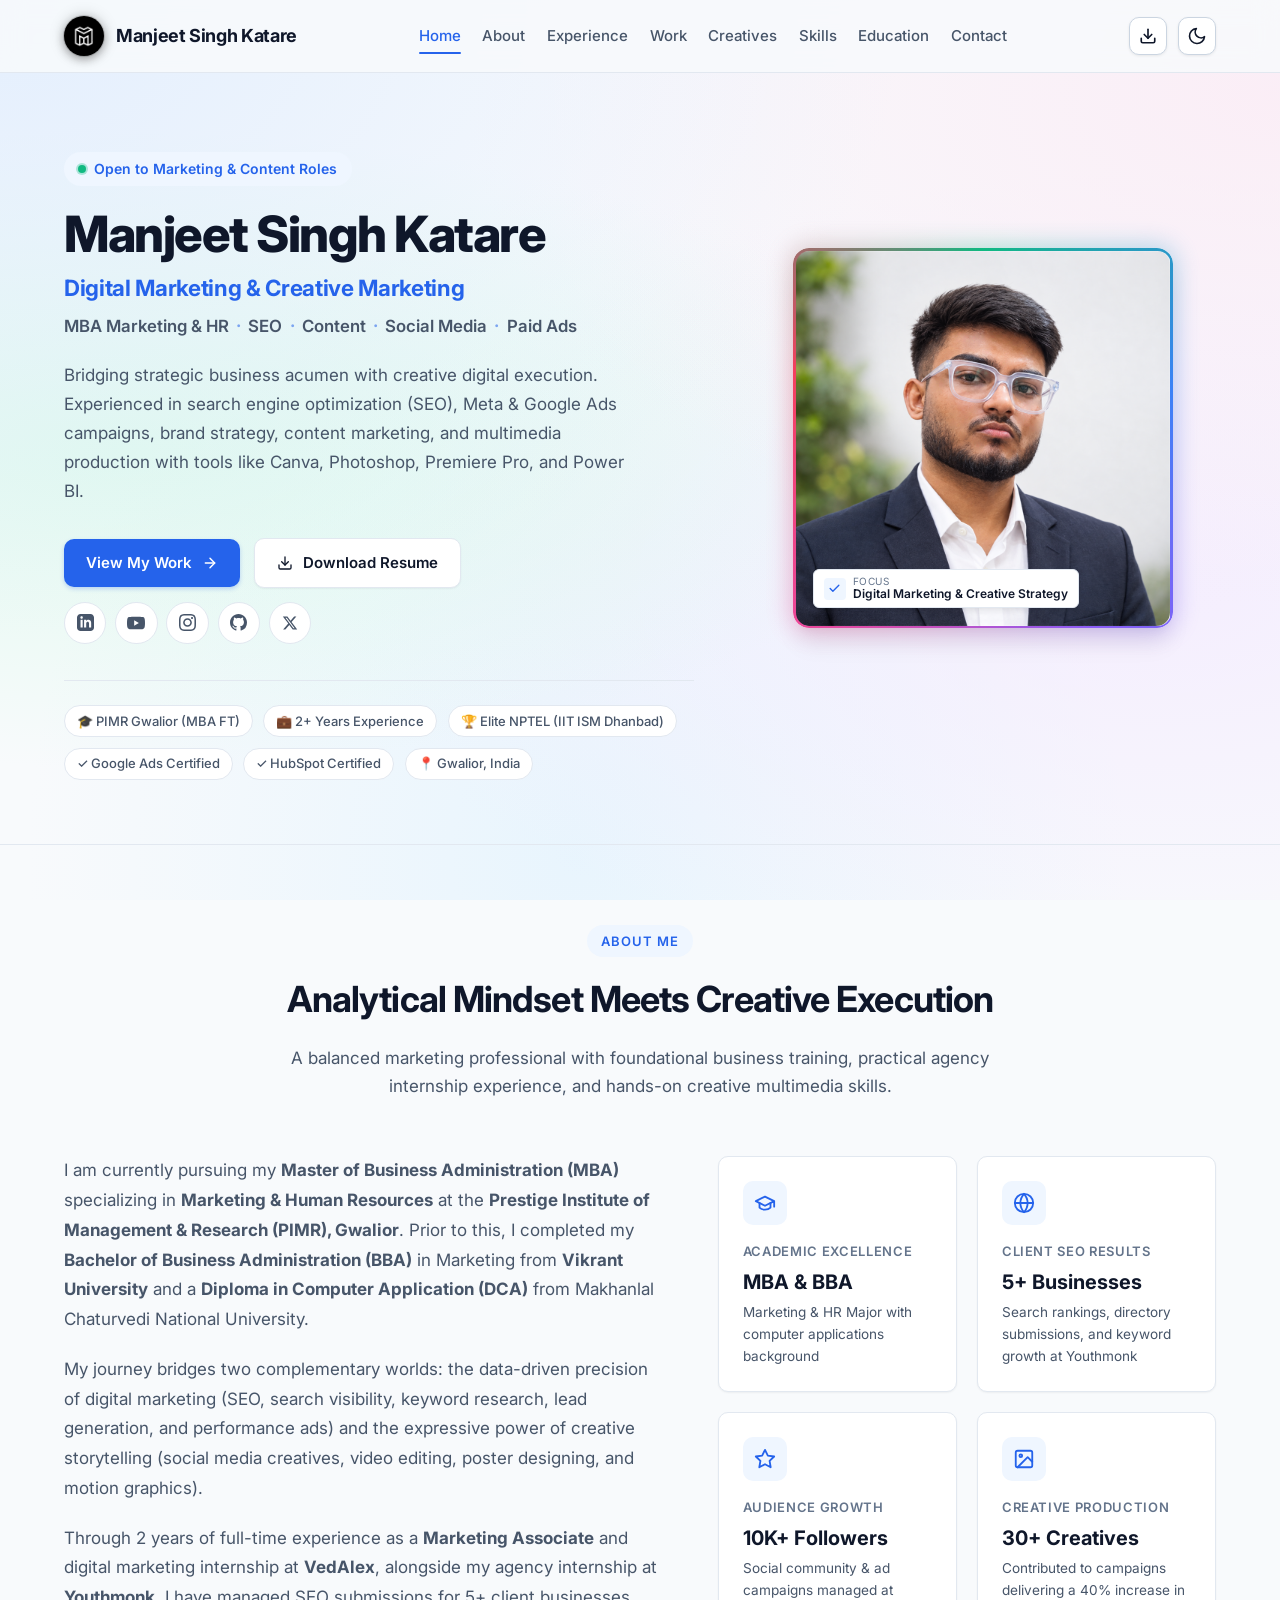
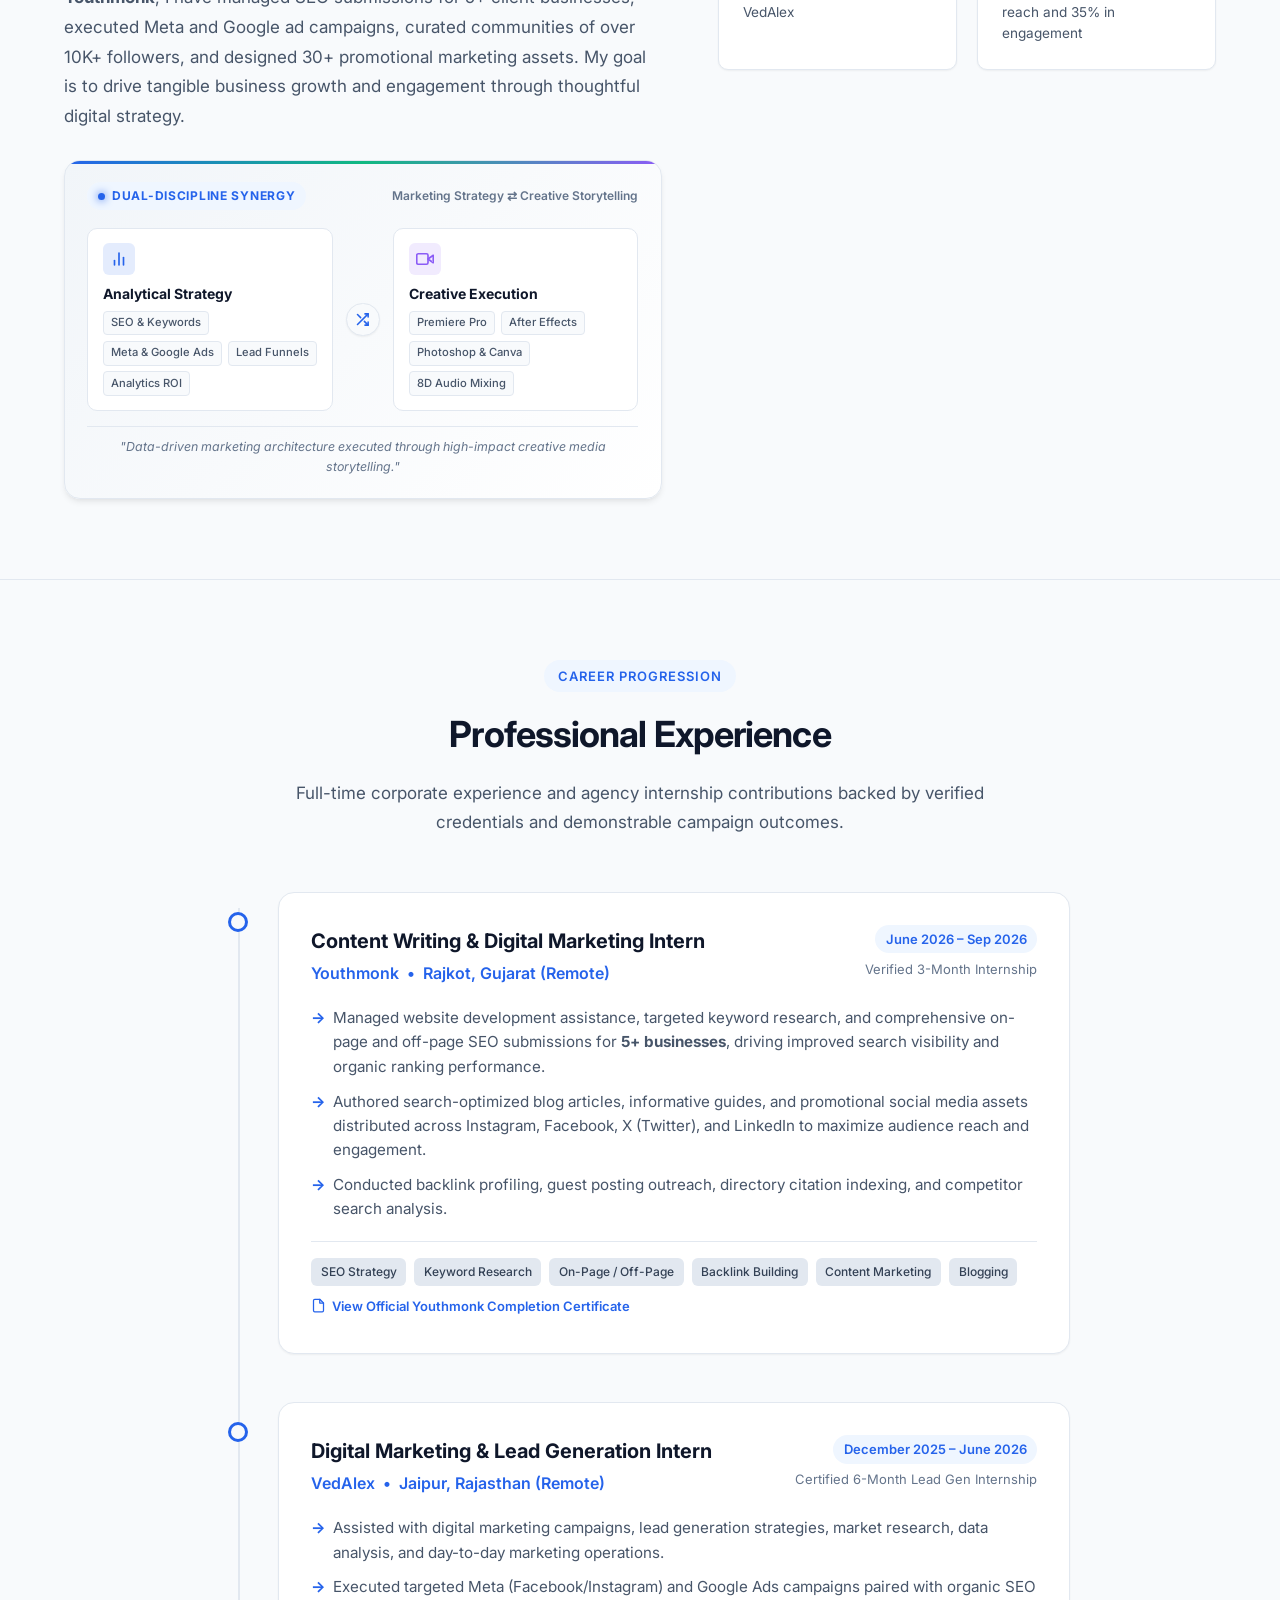
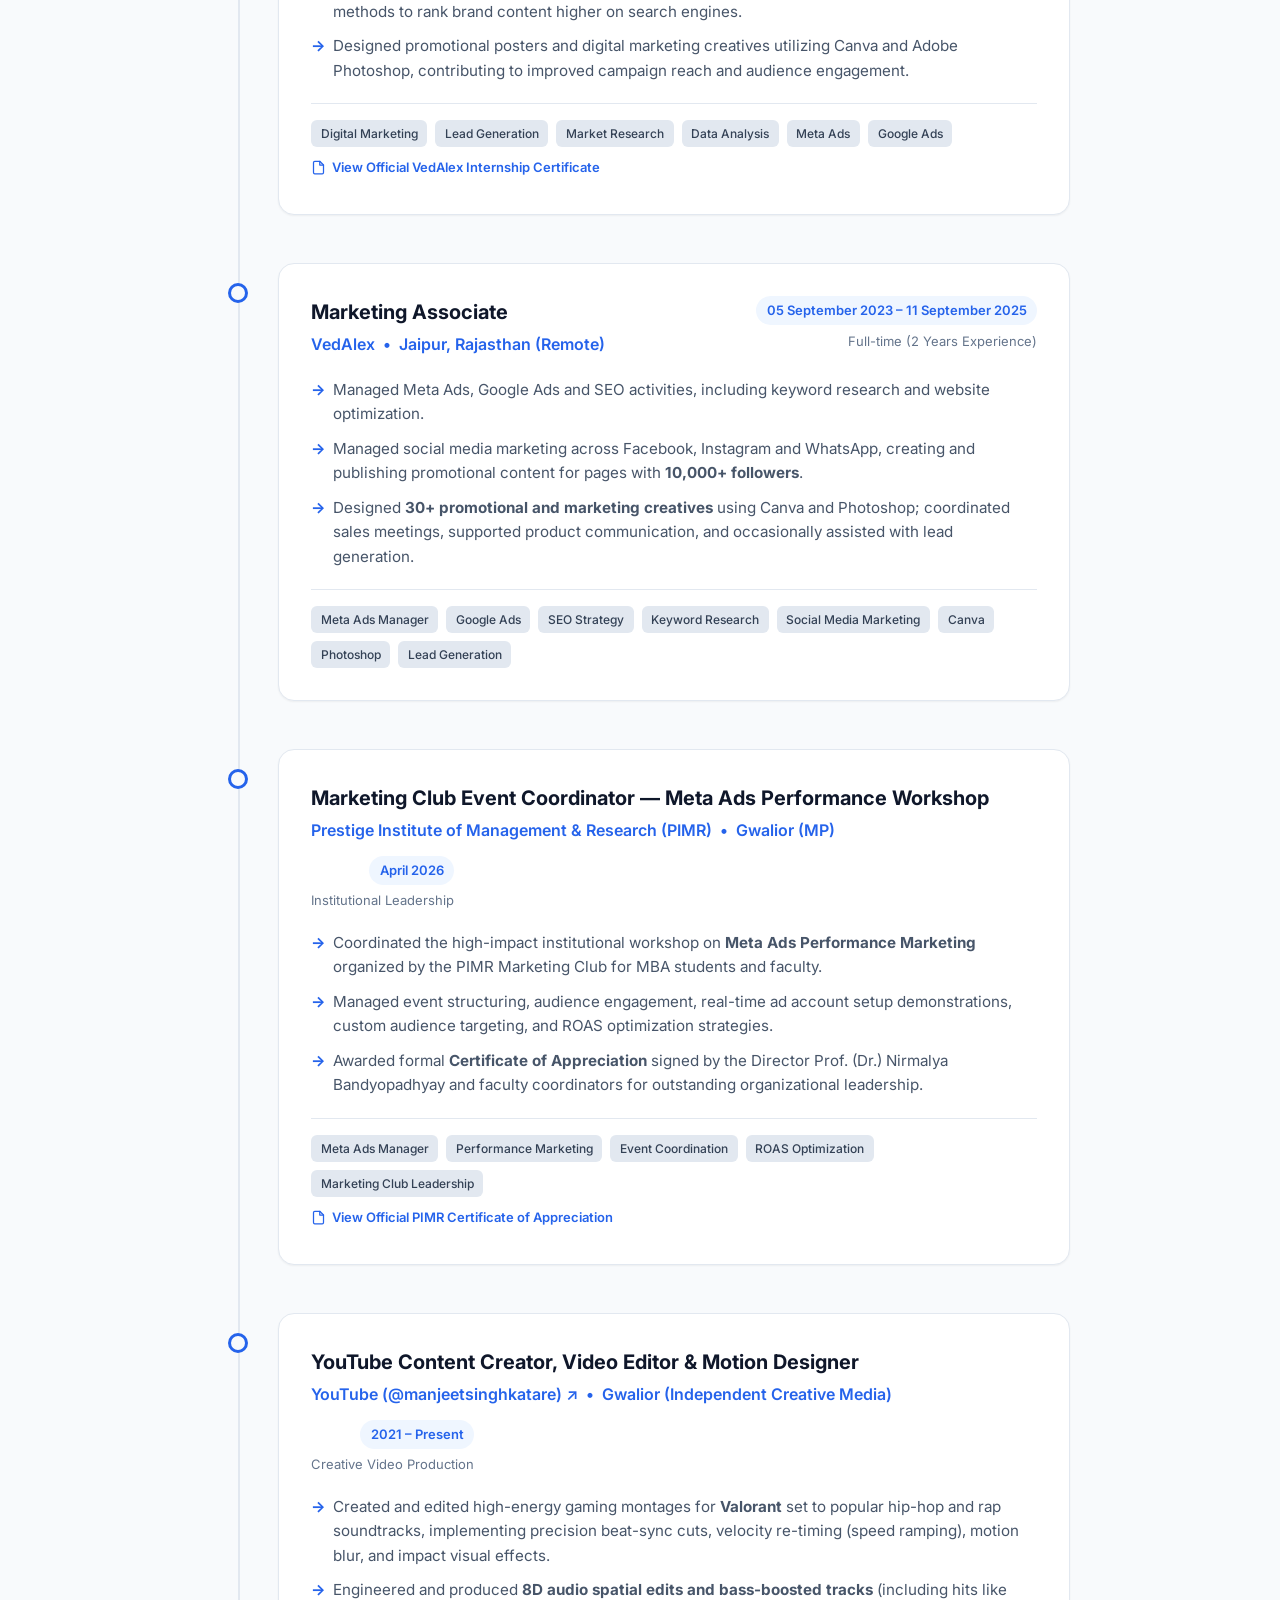
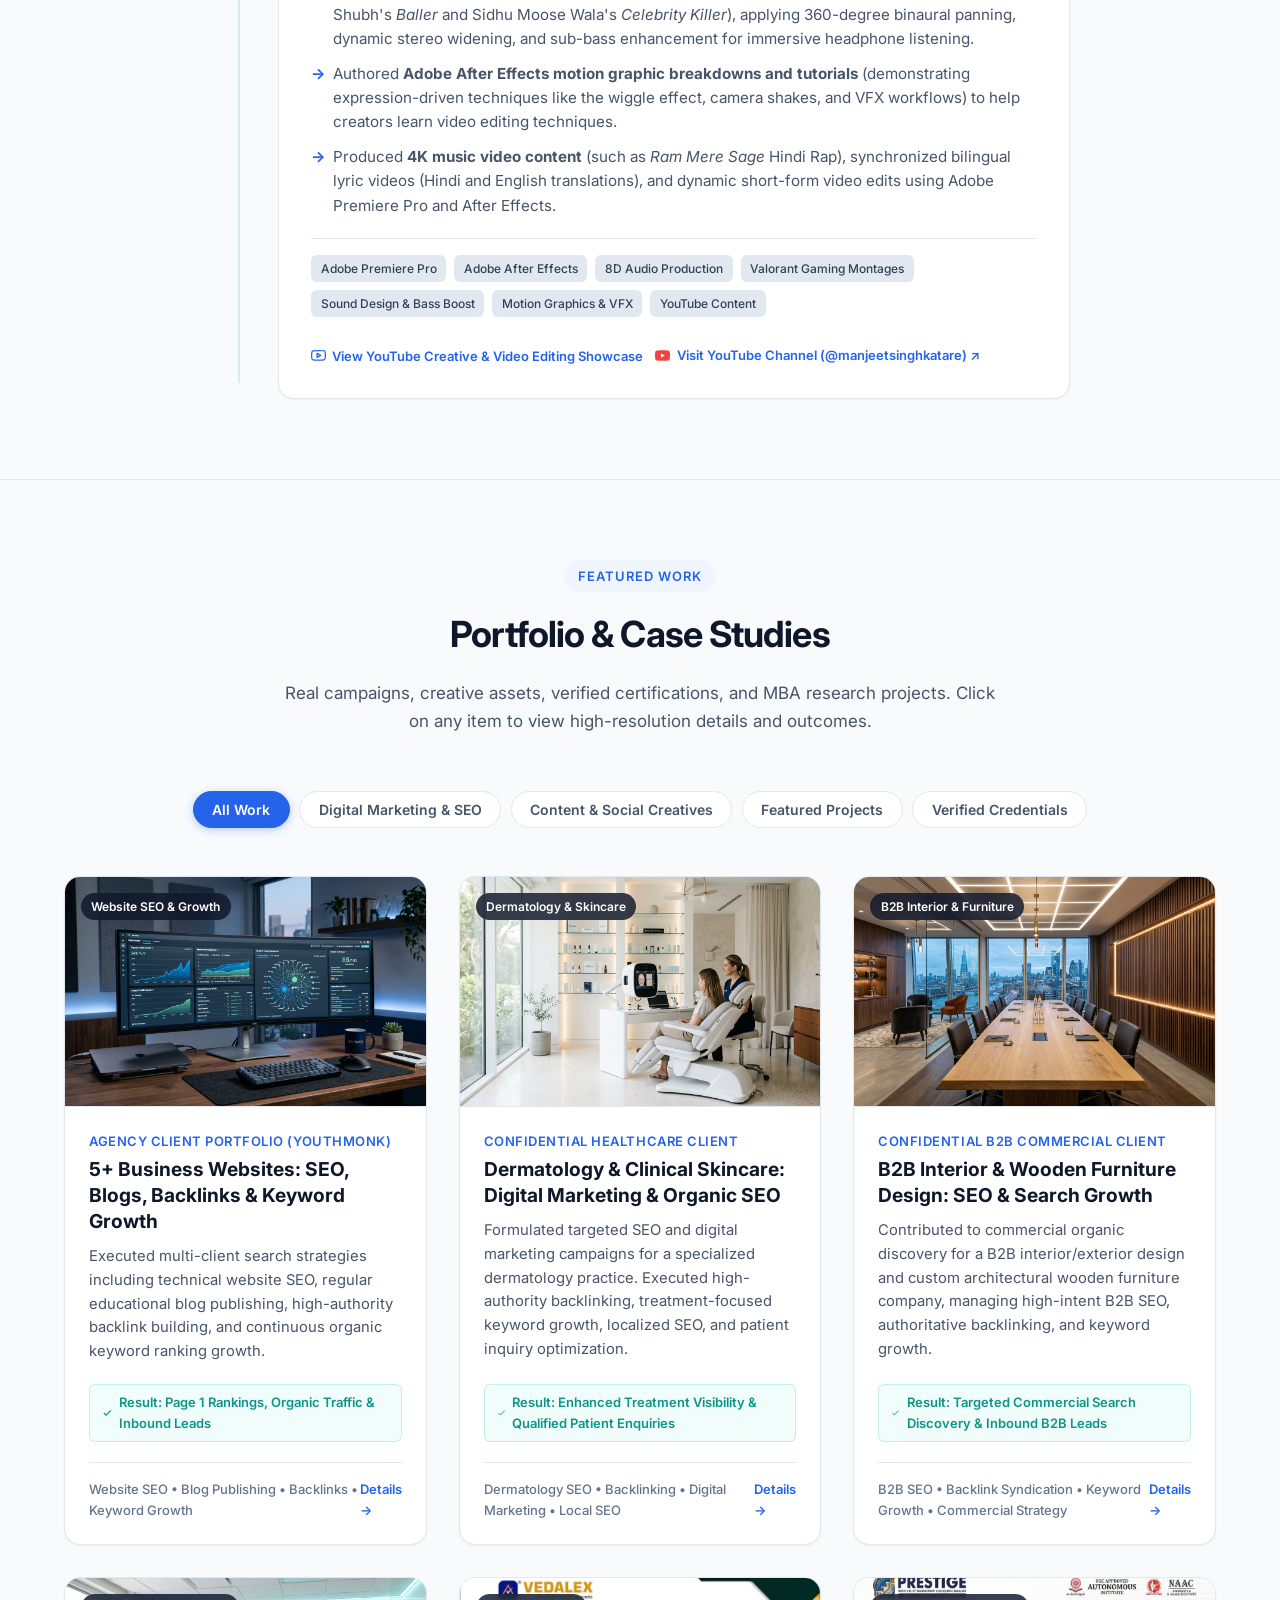
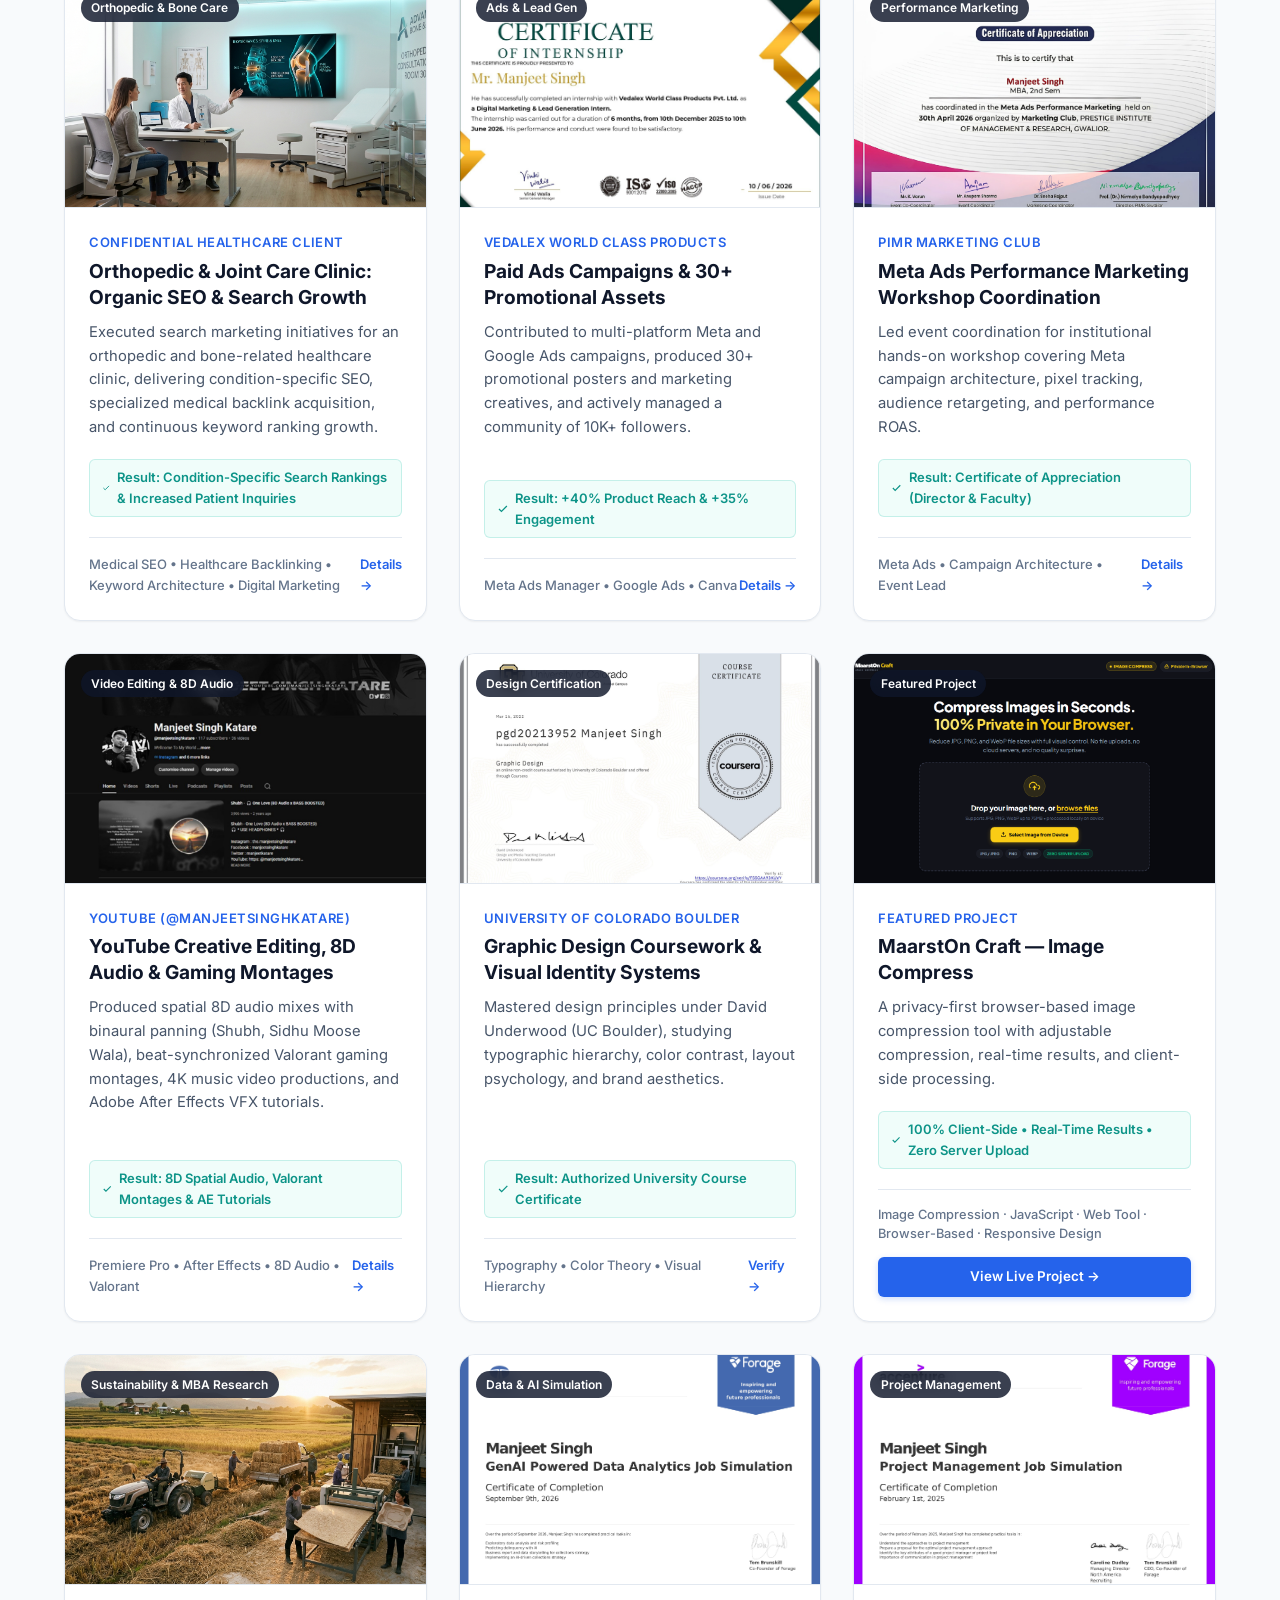
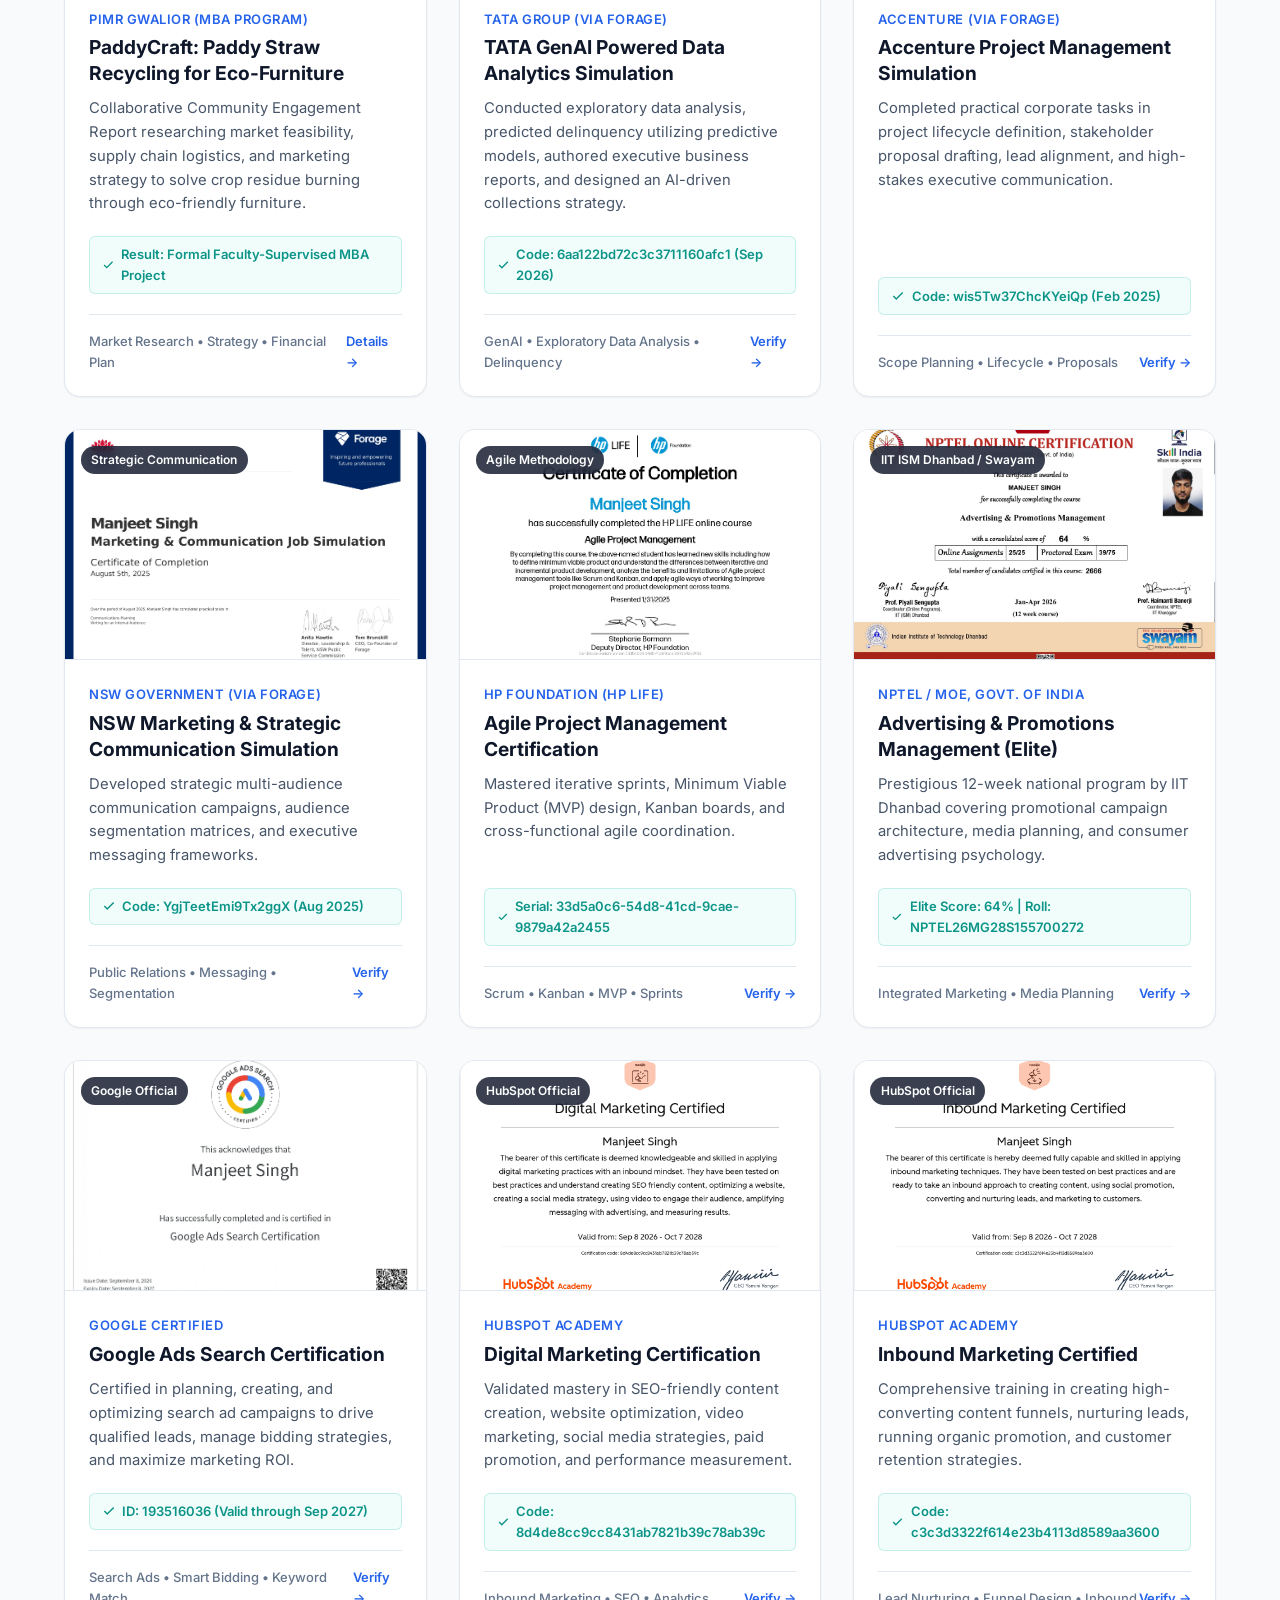
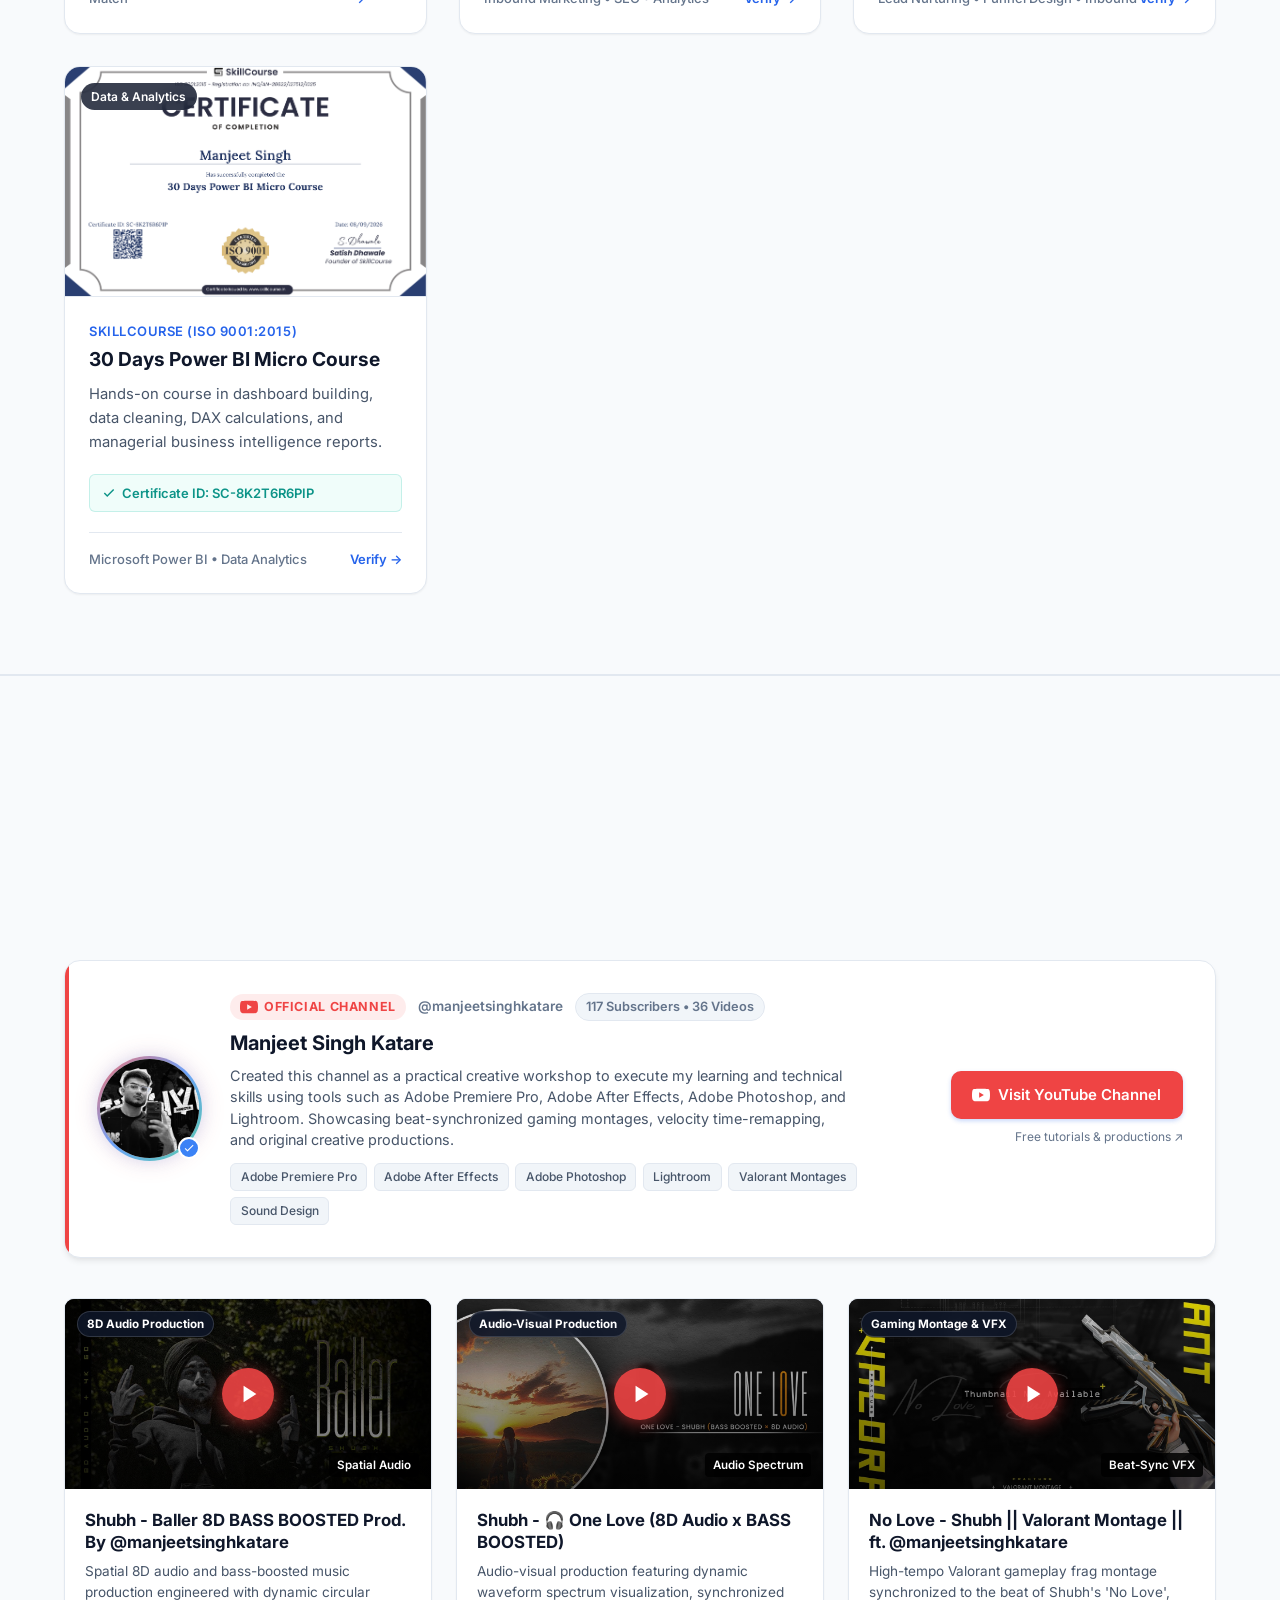
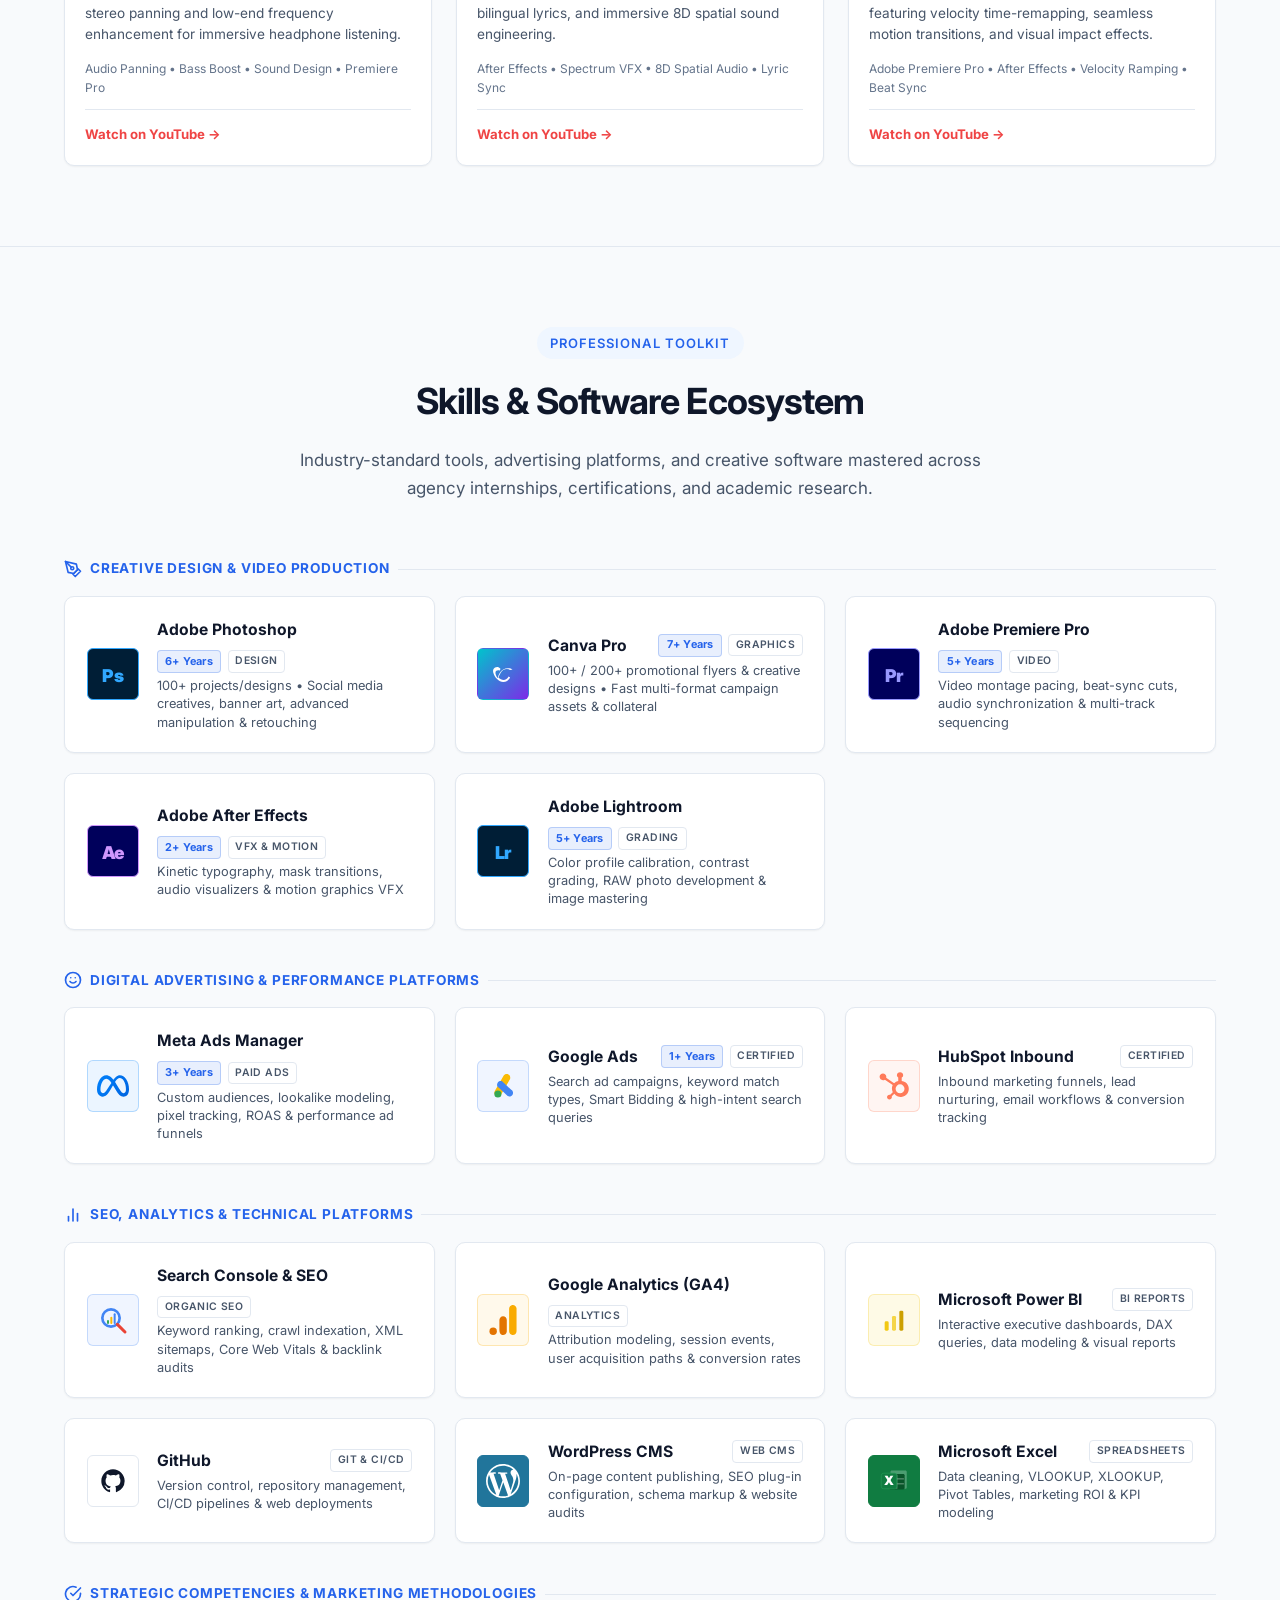
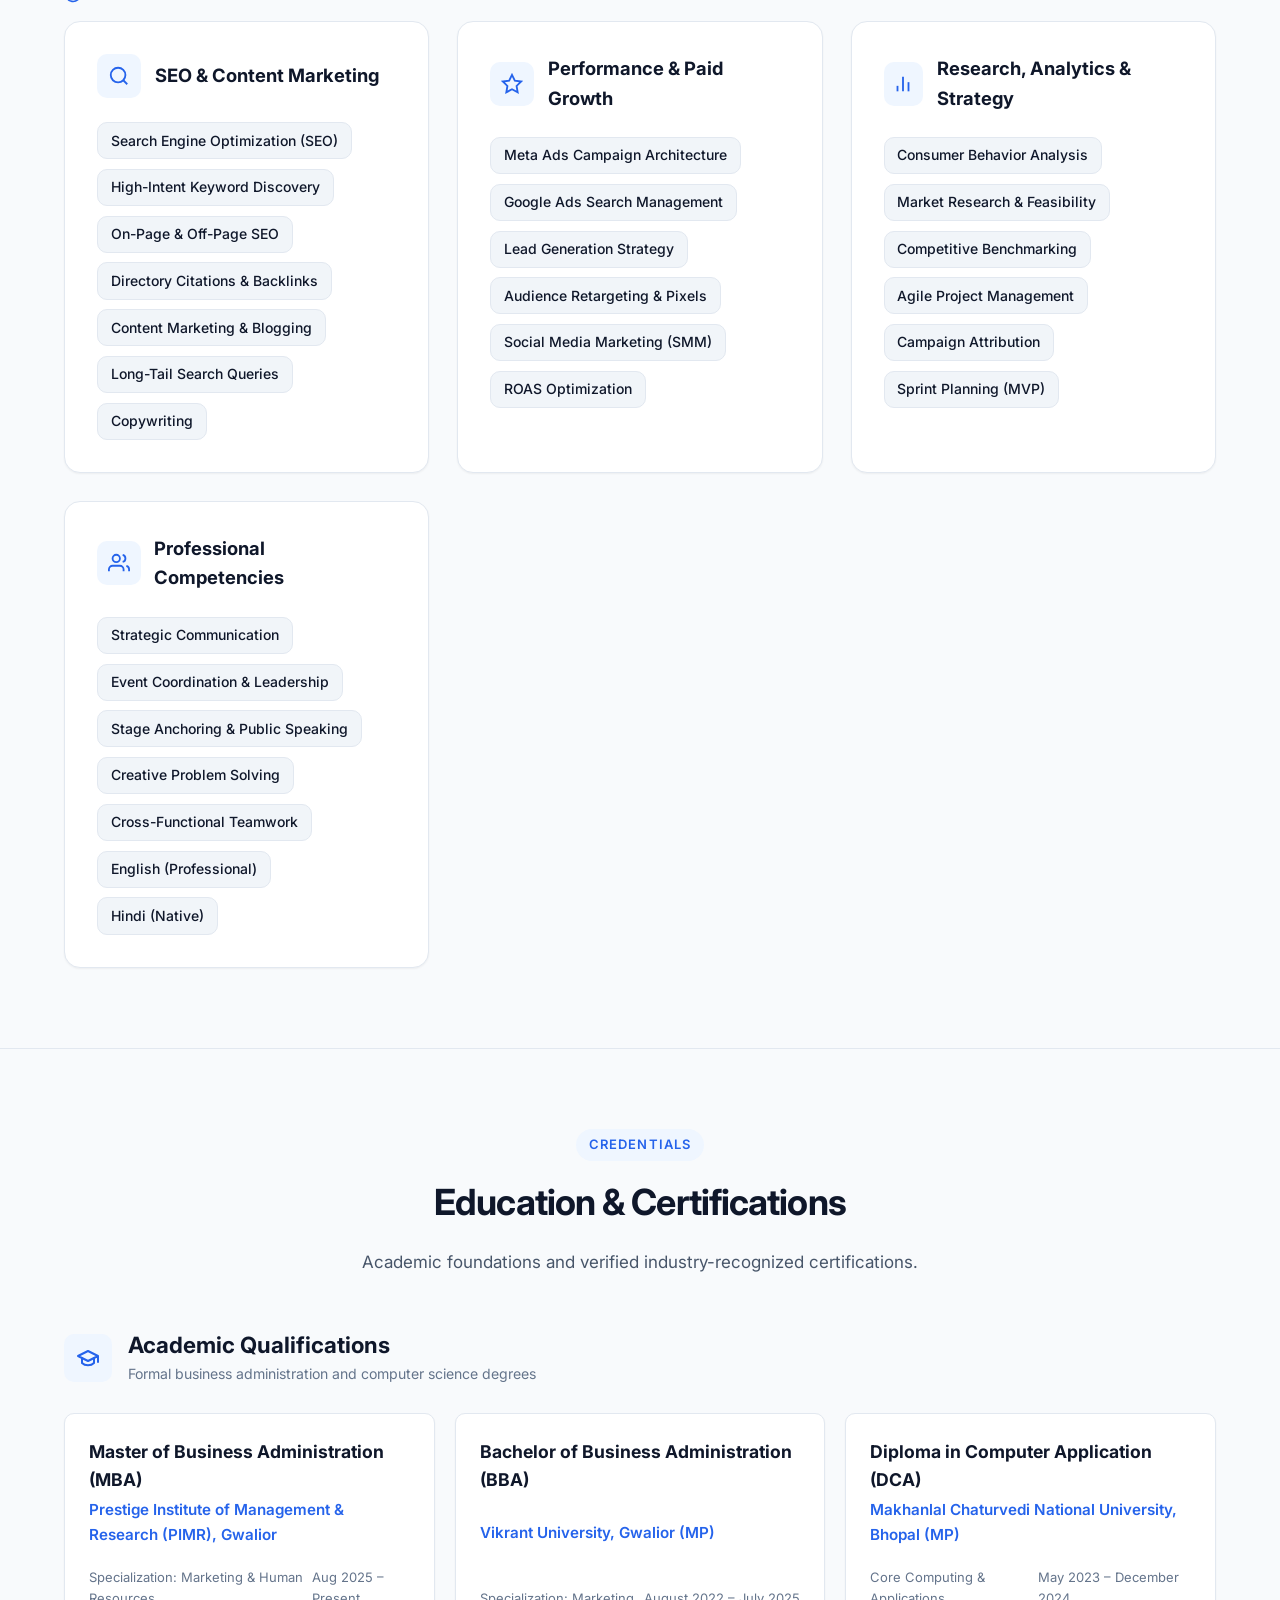
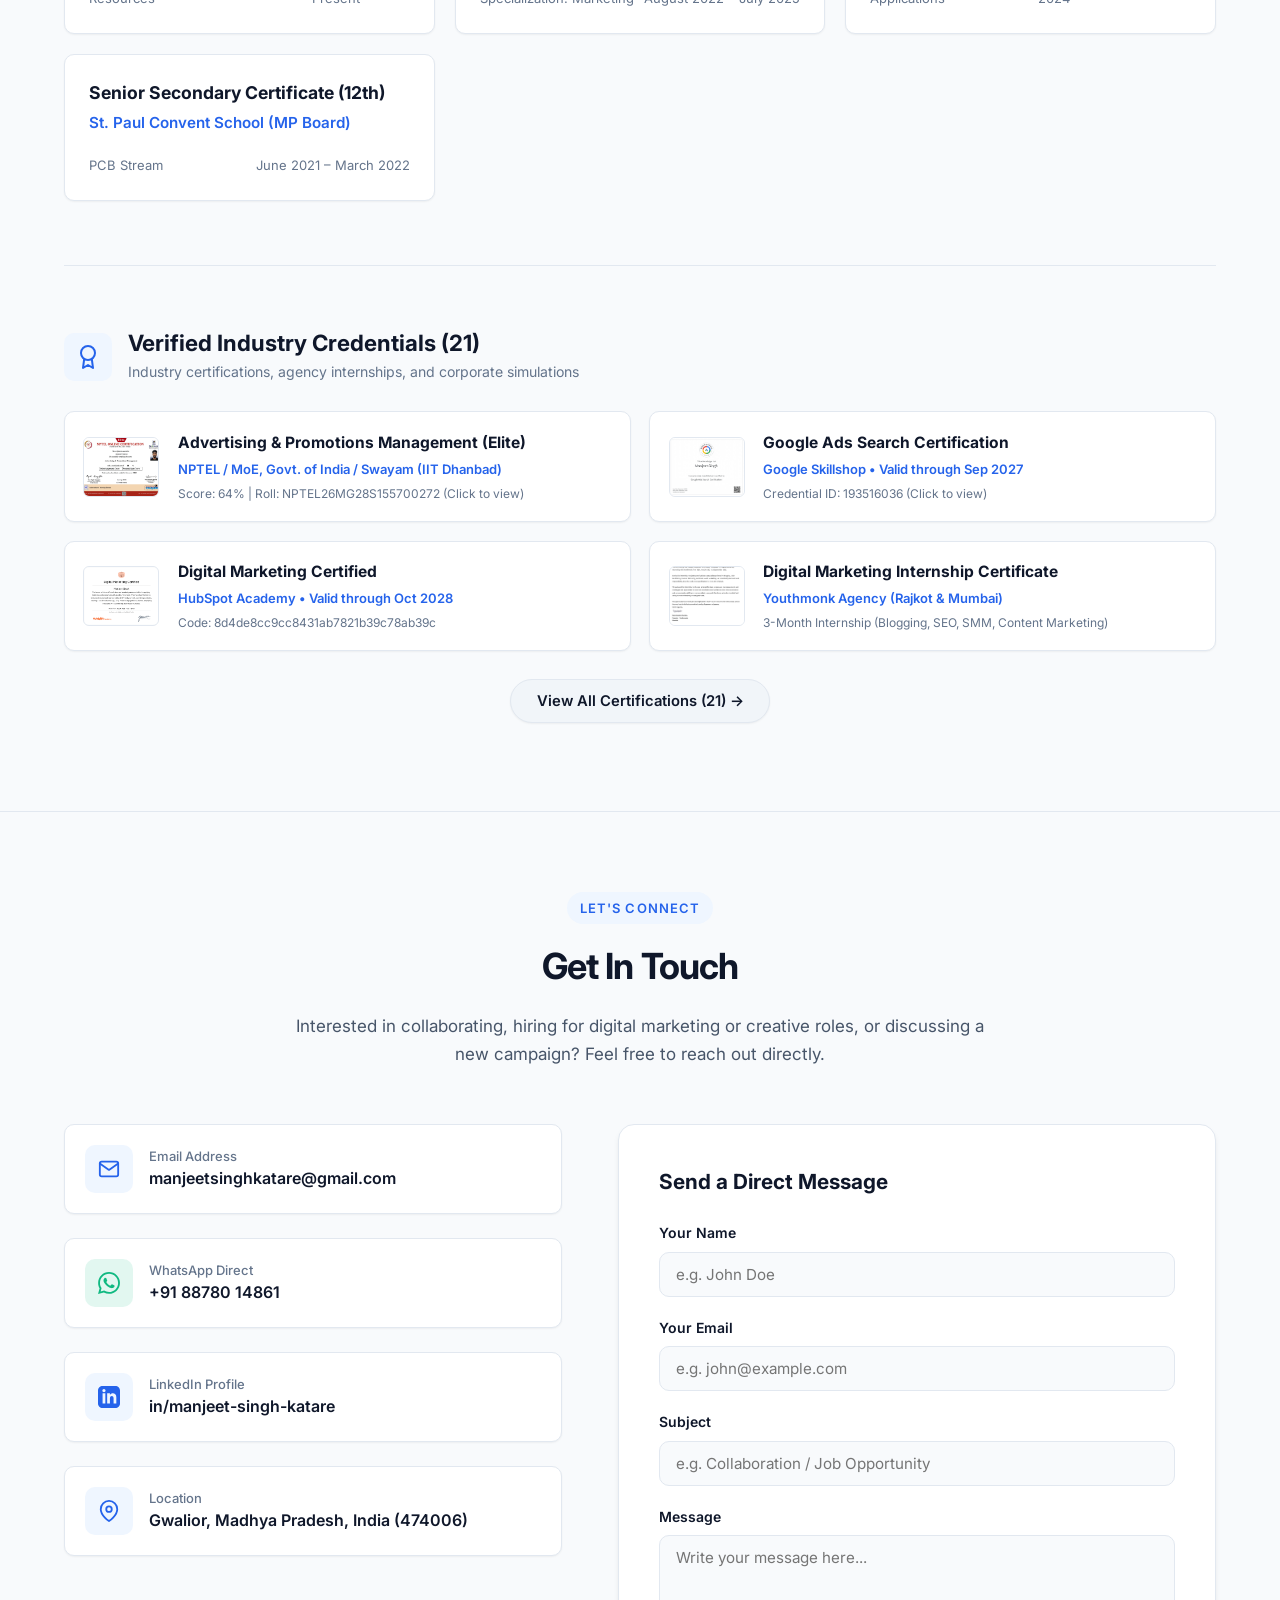
==== commit 7f7c3221: "Add files via upload" ====
--- a/index.html
+++ b/index.html
@@ -1,4 +1,4 @@
-﻿<!DOCTYPE html>
+<!DOCTYPE html>
 <html lang="en">
 <head>
   <meta charset="UTF-8">
@@ -249,6 +249,7 @@
 
         <div class="hero-badges-strip">
           <span class="cred-badge">🎓 PIMR Gwalior (MBA FT)</span>
+          <span class="cred-badge">💼 2+ Years Experience</span>
           <span class="cred-badge">🏆 Elite NPTEL (IIT ISM Dhanbad)</span>
           <span class="cred-badge">✓ Google Ads Certified</span>
           <span class="cred-badge">✓ HubSpot Certified</span>
@@ -295,7 +296,7 @@
             My journey bridges two complementary worlds: the data-driven precision of digital marketing (SEO, search visibility, keyword research, lead generation, and performance ads) and the expressive power of creative storytelling (social media creatives, video editing, poster designing, and motion graphics).
           </p>
           <p>
-            Through real-world internships at <strong>Youthmonk</strong> and <strong>VedAlex</strong>, I have managed SEO submissions for 5+ client businesses, executed Meta and Google ad campaigns, curated communities of over 10K+ followers, and designed 30+ promotional marketing assets. My goal is to drive tangible business growth and engagement through thoughtful digital strategy.
+            Through 2 years of full-time experience as a <strong>Marketing Associate</strong> and digital marketing internship at <strong>VedAlex</strong>, alongside my agency internship at <strong>Youthmonk</strong>, I have managed SEO submissions for 5+ client businesses, executed Meta and Google ad campaigns, curated communities of over 10K+ followers, and designed 30+ promotional marketing assets. My goal is to drive tangible business growth and engagement through thoughtful digital strategy.
           </p>
 
           <!-- Integrated Dual-Discipline Synergy Visual (Replaces LinkedIn cover) -->
@@ -422,7 +423,7 @@
       <div class="section-header">
         <span class="section-tag">Career Progression</span>
         <h2 class="section-title">Professional Experience</h2>
-        <p class="section-subtitle">Real-world agency and corporate internship contributions backed by verified credentials and demonstrable campaign outcomes.</p>
+        <p class="section-subtitle">Full-time corporate experience and agency internship contributions backed by verified credentials and demonstrable campaign outcomes.</p>
       </div>
 
       <div class="experience-timeline">
@@ -470,38 +471,38 @@
           </div>
         </article>
 
-        <!-- VedAlex -->
+        <!-- VedAlex - Digital Marketing & Lead Generation Intern -->
         <article class="timeline-item">
           <div class="timeline-bullet"></div>
           <div class="exp-card">
             <div class="exp-header">
               <div>
-                <h3 class="exp-role-title">Digital Marketing & Lead Generation Intern / Associate</h3>
+                <h3 class="exp-role-title">Digital Marketing & Lead Generation Intern</h3>
                 <div class="exp-company">
-                  <span>VedAlex World Class Products Pvt. Ltd.</span>
+                  <span>VedAlex</span>
                   <span>•</span>
                   <span>Jaipur, Rajasthan (Remote)</span>
                 </div>
               </div>
               <div class="exp-meta">
-                <span class="exp-date-badge">Oct 2023 – Aug 2025</span>
+                <span class="exp-date-badge">December 2025 – June 2026</span>
                 <div class="exp-location">Certified 6-Month Lead Gen Internship</div>
               </div>
             </div>
 
             <ul class="exp-bullets">
+              <li>Assisted with digital marketing campaigns, lead generation strategies, market research, data analysis, and day-to-day marketing operations.</li>
               <li>Executed targeted Meta (Facebook/Instagram) and Google Ads campaigns paired with organic SEO methods to rank brand content higher on search engines.</li>
-              <li>Successfully managed brand communication and social channels for an active community of <strong>10K+ followers</strong>.</li>
-              <li>Designed <strong>30+ promotional posters, flyers, and digital marketing creatives</strong> utilizing Canva and Adobe Photoshop, contributing to campaigns that delivered a verified <strong>40% increase in product reach</strong> and a <strong>35% improvement in engagement</strong>.</li>
+              <li>Designed promotional posters and digital marketing creatives utilizing Canva and Adobe Photoshop, contributing to improved campaign reach and audience engagement.</li>
             </ul>
 
             <div class="exp-tags-row">
-              <span class="exp-tag">Meta Ads Manager</span>
+              <span class="exp-tag">Digital Marketing</span>
+              <span class="exp-tag">Lead Generation</span>
+              <span class="exp-tag">Market Research</span>
+              <span class="exp-tag">Data Analysis</span>
+              <span class="exp-tag">Meta Ads</span>
               <span class="exp-tag">Google Ads</span>
-              <span class="exp-tag">Lead Generation</span>
-              <span class="exp-tag">Social Media Management</span>
-              <span class="exp-tag">Canva</span>
-              <span class="exp-tag">Photoshop</span>
             </div>
 
             <button class="exp-cert-link" data-project-id="cert-vedalex" aria-label="View VedAlex Certificate">
@@ -511,6 +512,44 @@
               </svg>
               View Official VedAlex Internship Certificate
             </button>
+          </div>
+        </article>
+
+        <!-- VedAlex - Marketing Associate (Full-Time) -->
+        <article class="timeline-item">
+          <div class="timeline-bullet"></div>
+          <div class="exp-card">
+            <div class="exp-header">
+              <div>
+                <h3 class="exp-role-title">Marketing Associate</h3>
+                <div class="exp-company">
+                  <span>VedAlex</span>
+                  <span>•</span>
+                  <span>Jaipur, Rajasthan (Remote)</span>
+                </div>
+              </div>
+              <div class="exp-meta">
+                <span class="exp-date-badge">05 September 2023 – 11 September 2025</span>
+                <div class="exp-location">Full-time (2 Years Experience)</div>
+              </div>
+            </div>
+
+            <ul class="exp-bullets">
+              <li>Managed Meta Ads, Google Ads and SEO activities, including keyword research and website optimization.</li>
+              <li>Managed social media marketing across Facebook, Instagram and WhatsApp, creating and publishing promotional content for pages with <strong>10,000+ followers</strong>.</li>
+              <li>Designed <strong>30+ promotional and marketing creatives</strong> using Canva and Photoshop; coordinated sales meetings, supported product communication, and occasionally assisted with lead generation.</li>
+            </ul>
+
+            <div class="exp-tags-row">
+              <span class="exp-tag">Meta Ads Manager</span>
+              <span class="exp-tag">Google Ads</span>
+              <span class="exp-tag">SEO Strategy</span>
+              <span class="exp-tag">Keyword Research</span>
+              <span class="exp-tag">Social Media Marketing</span>
+              <span class="exp-tag">Canva</span>
+              <span class="exp-tag">Photoshop</span>
+              <span class="exp-tag">Lead Generation</span>
+            </div>
           </div>
         </article>
 
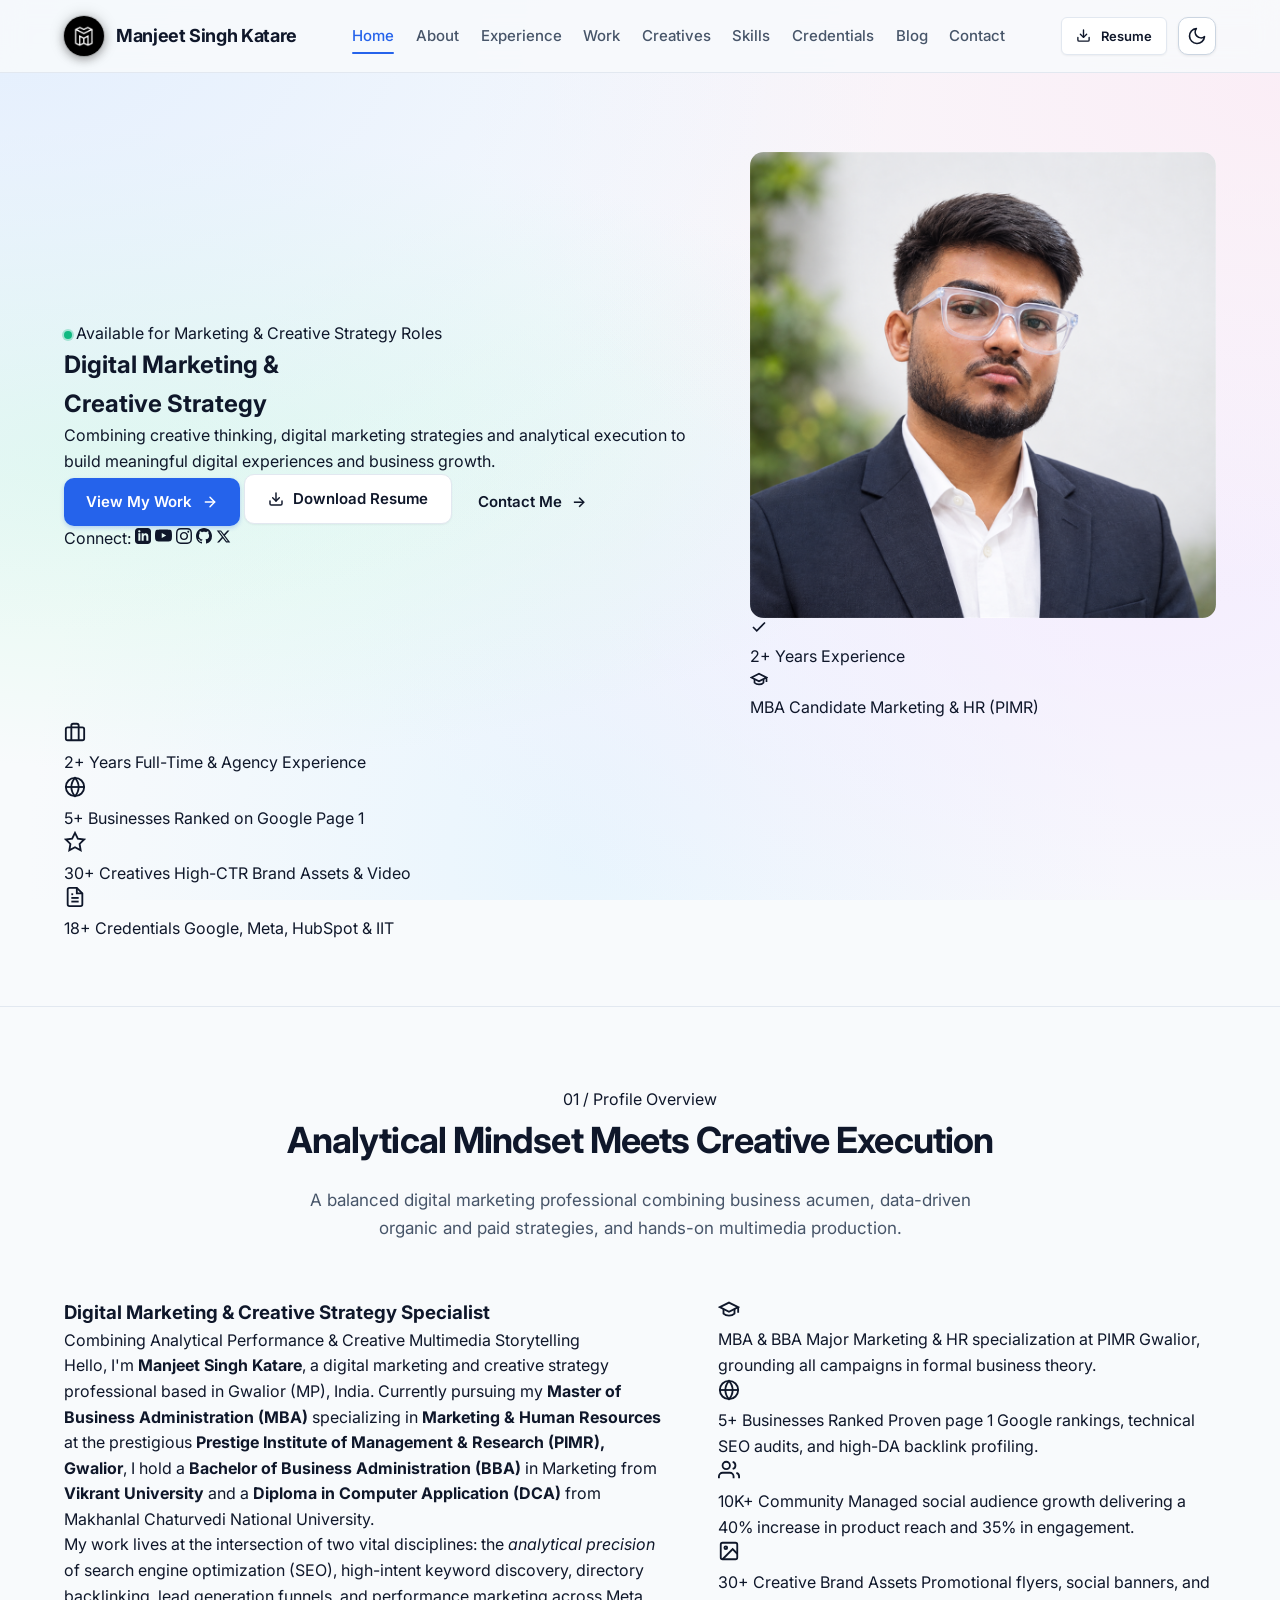
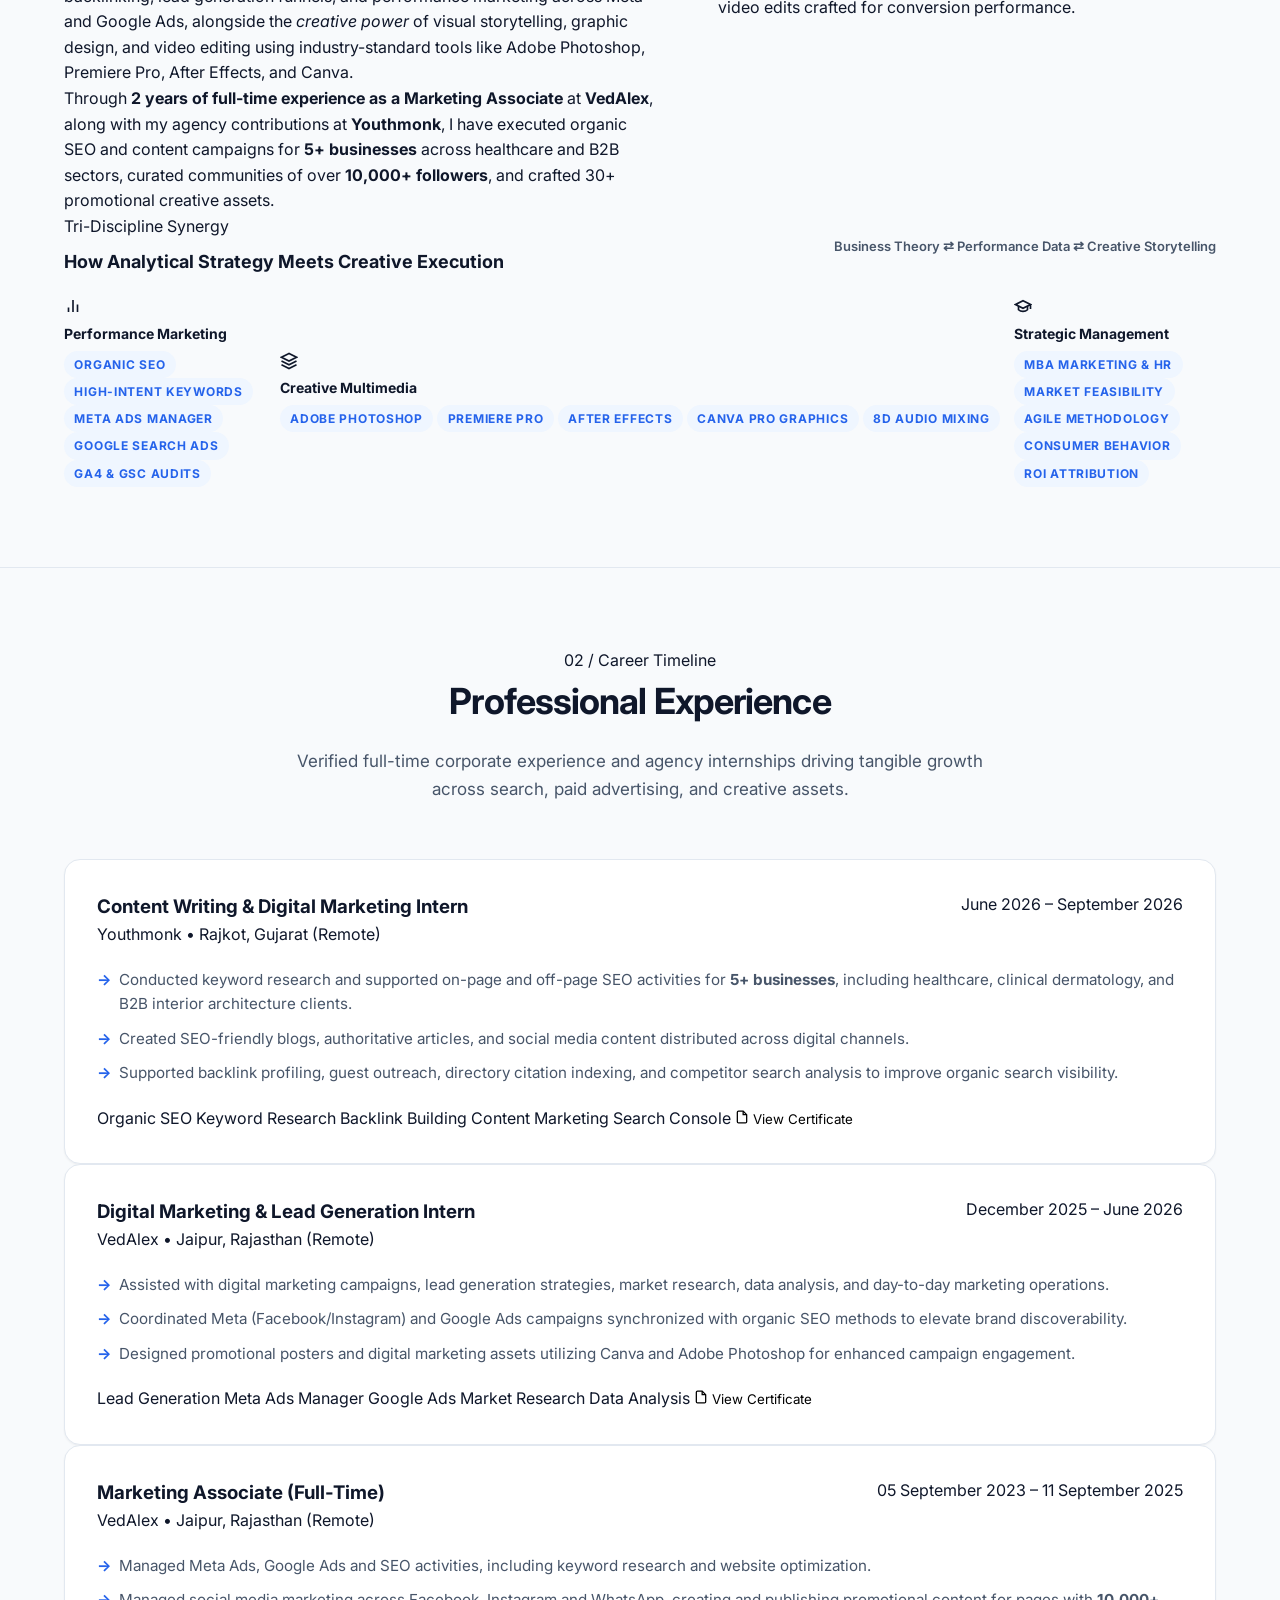
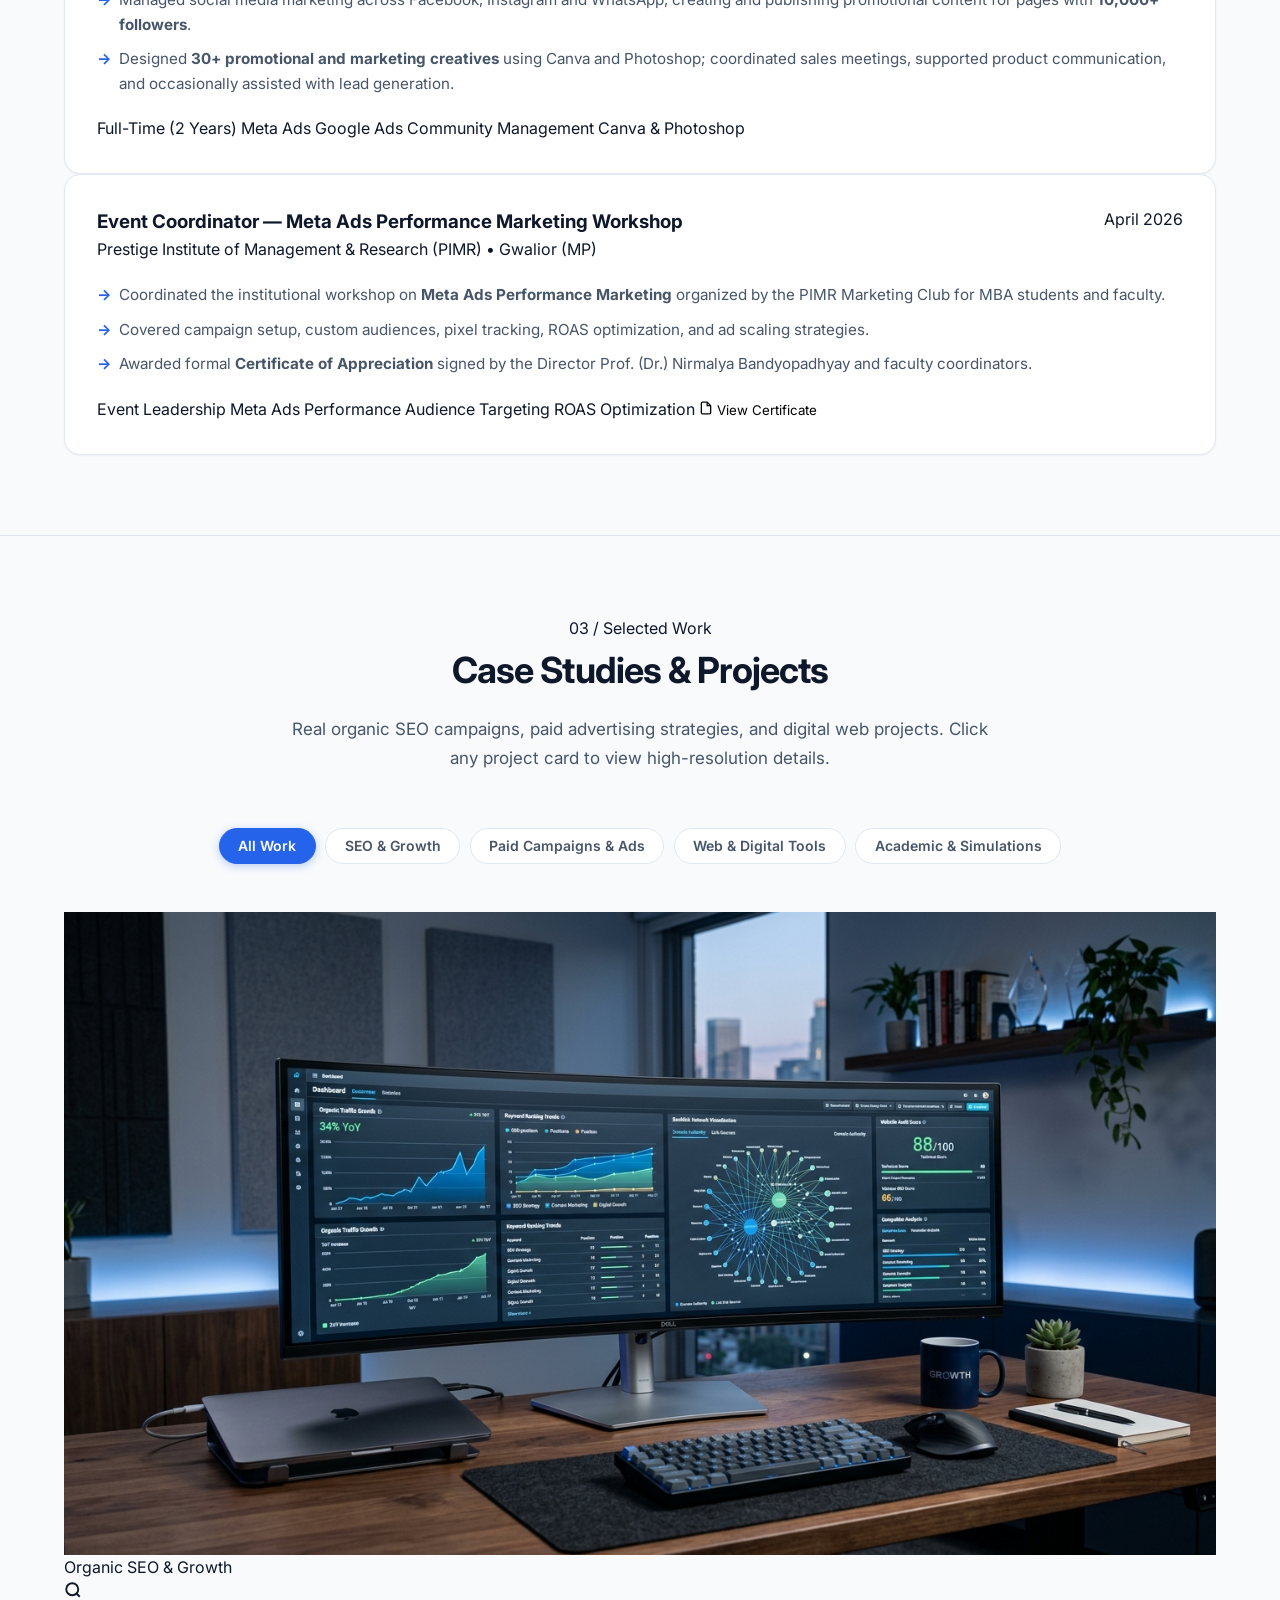
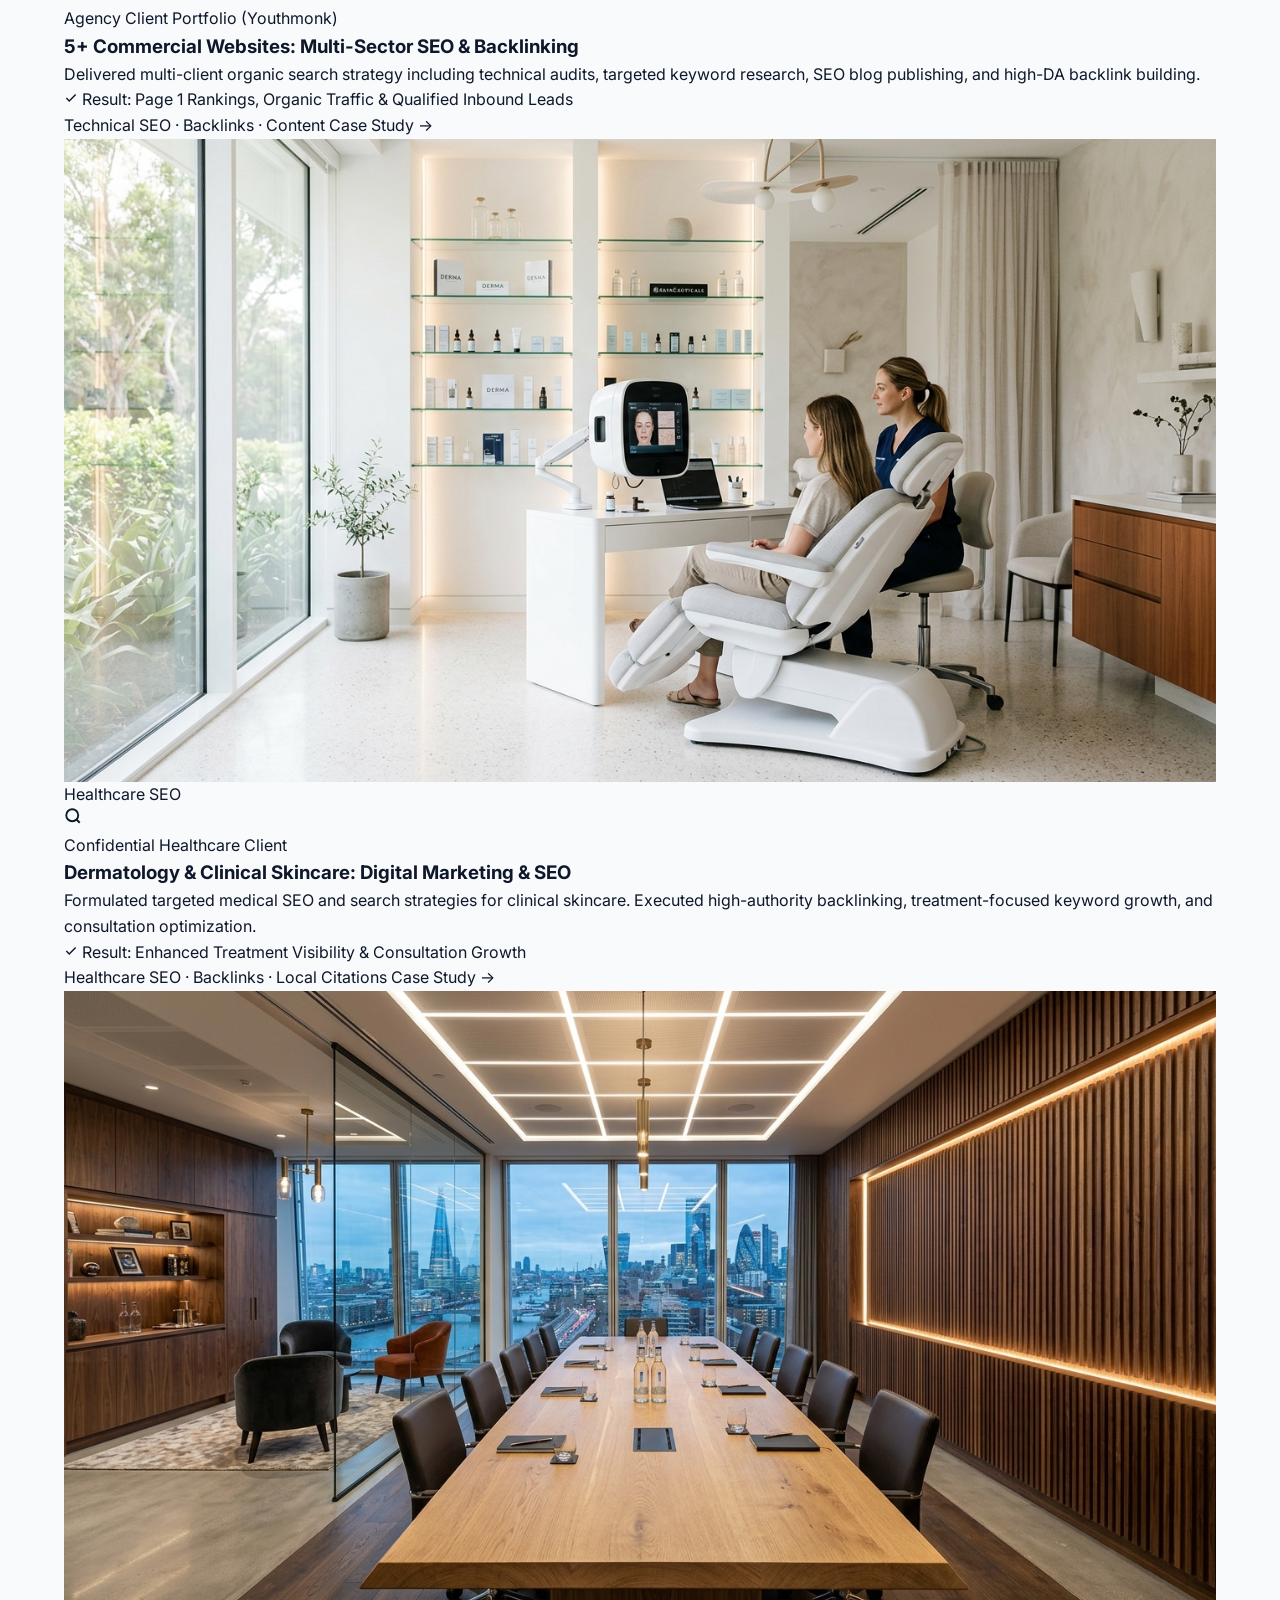
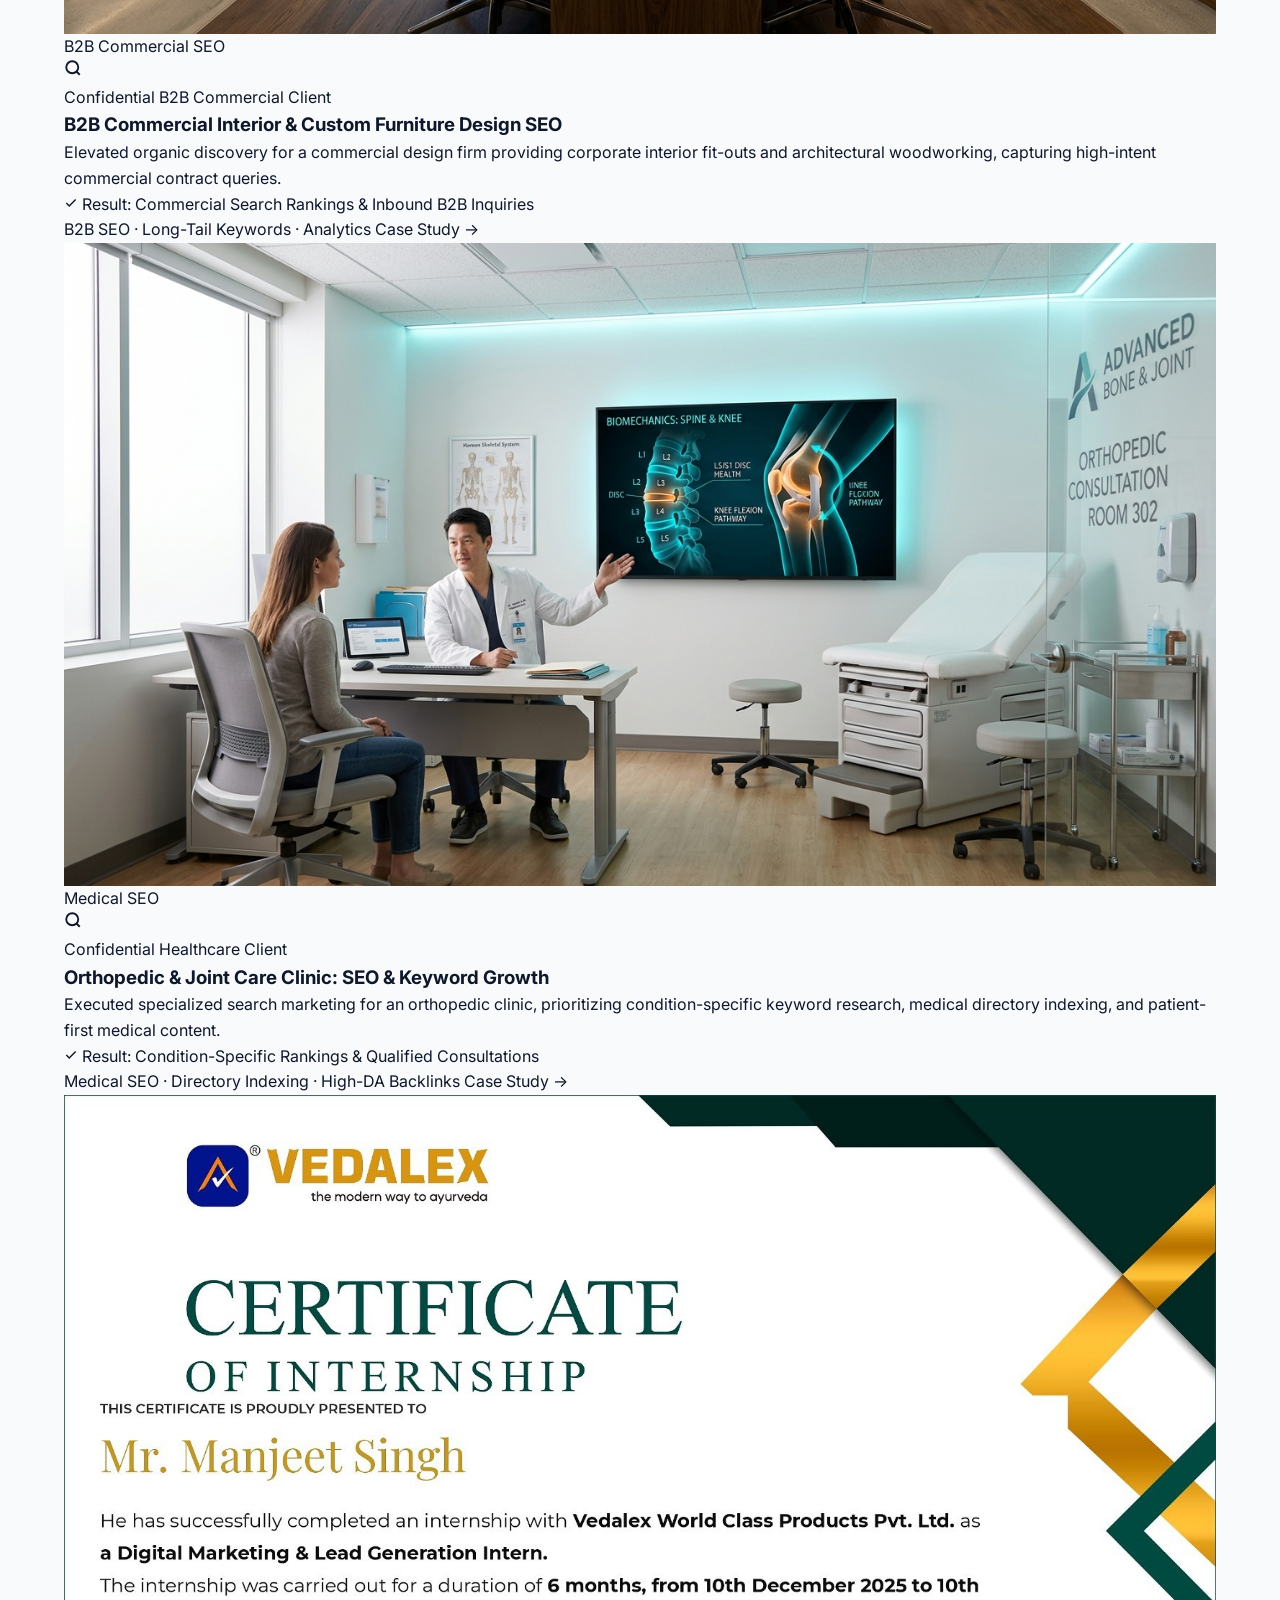
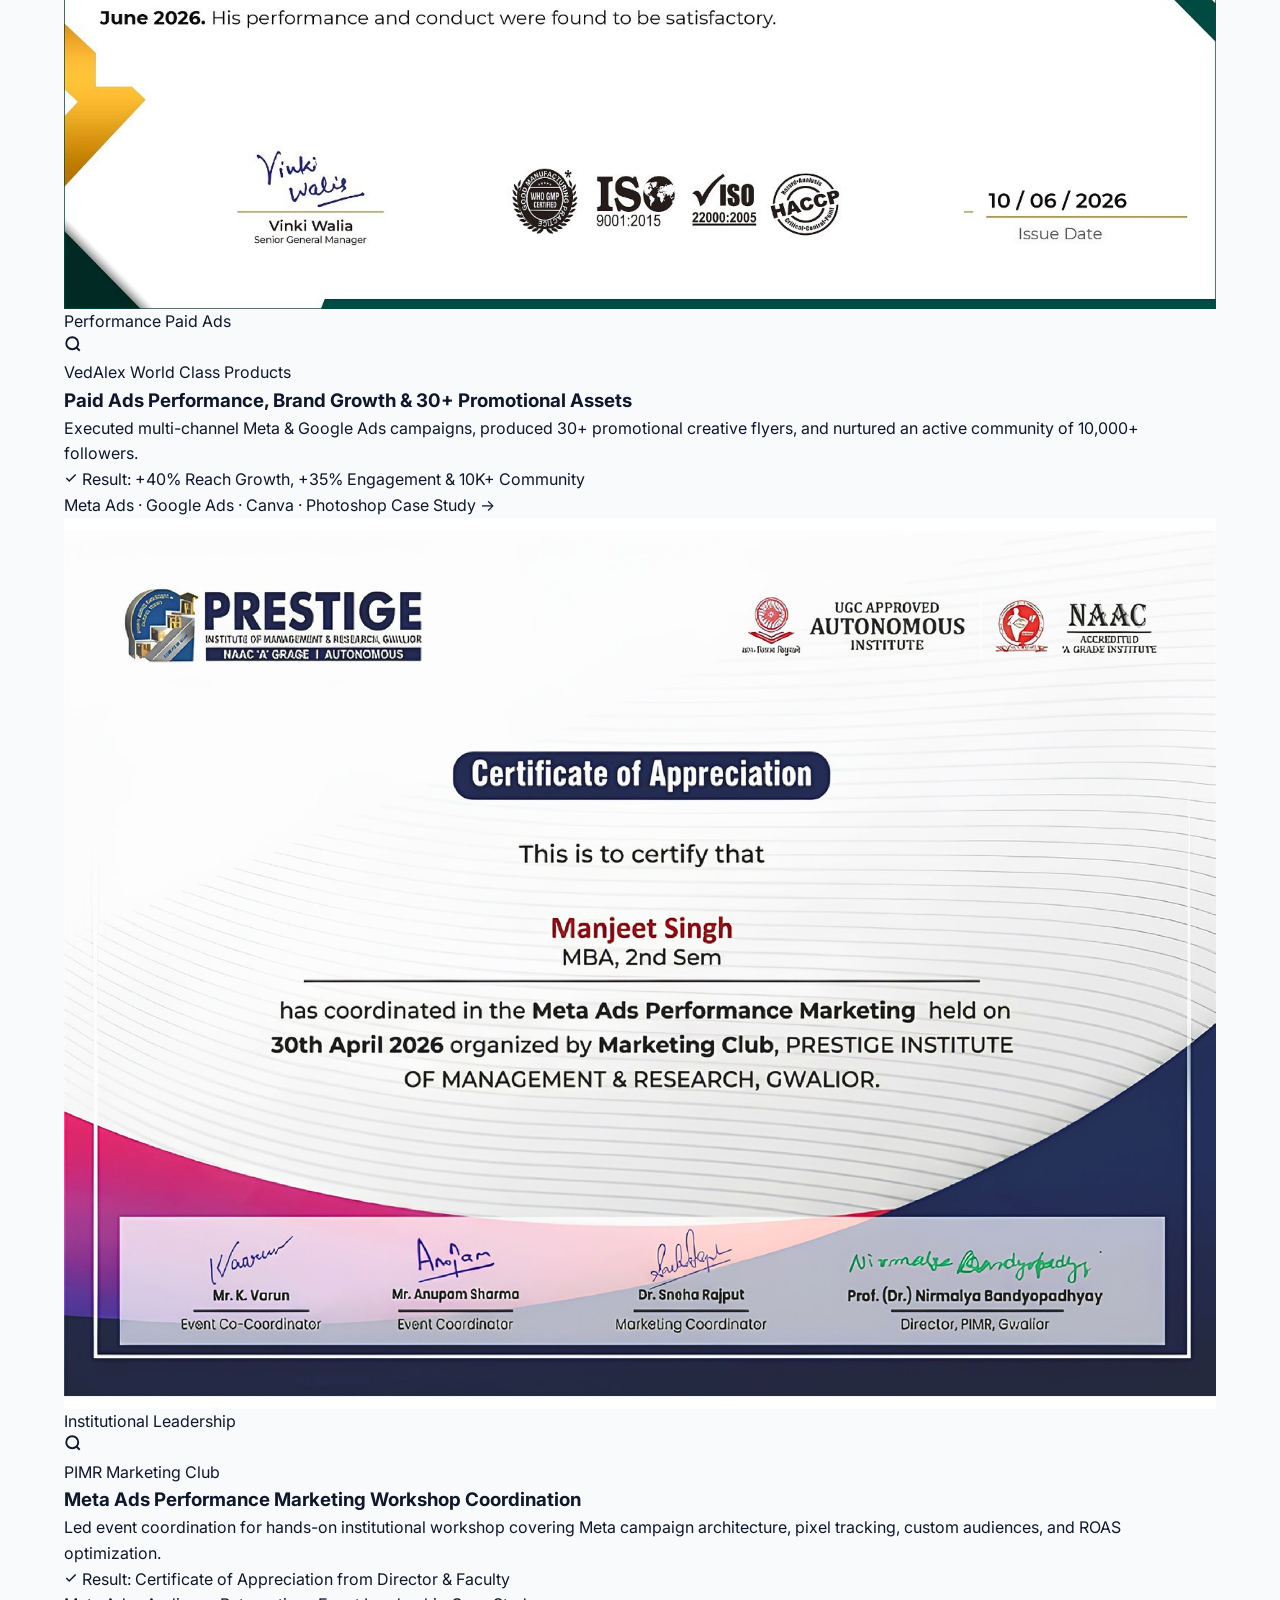
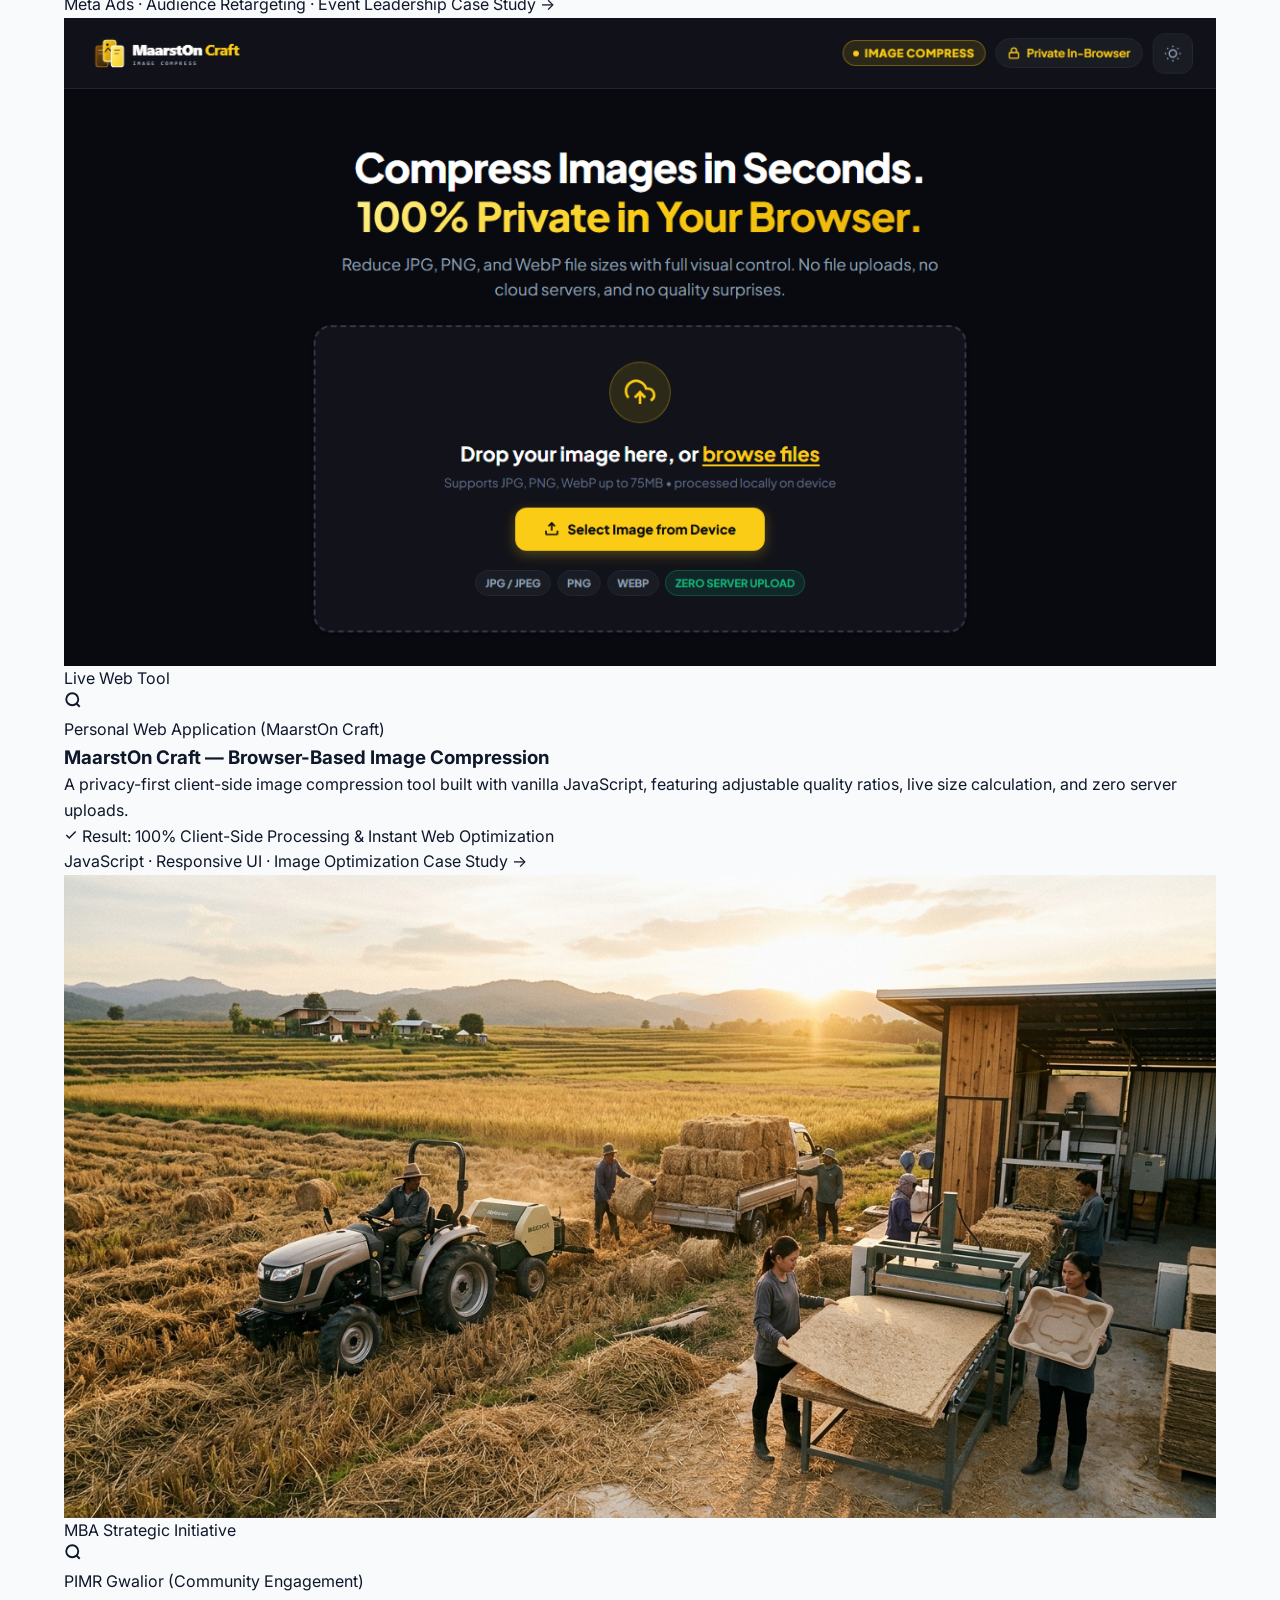
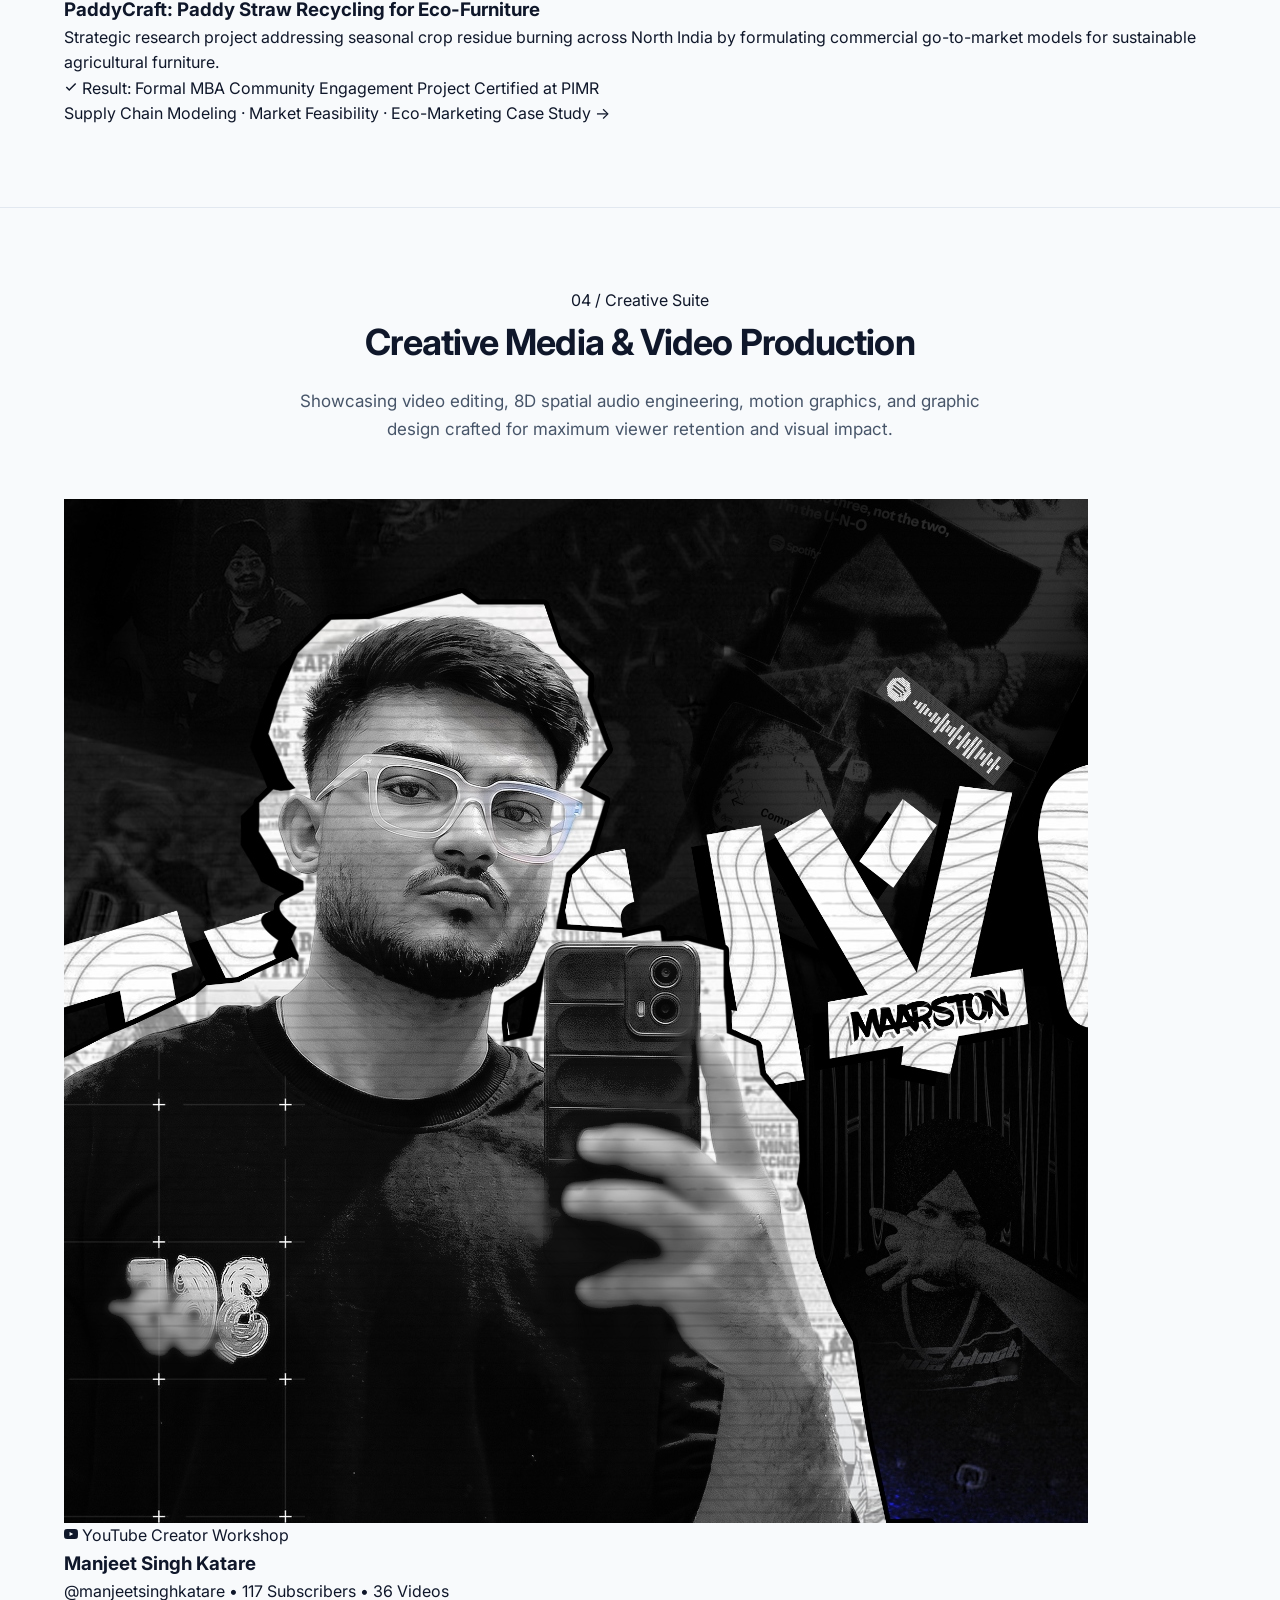
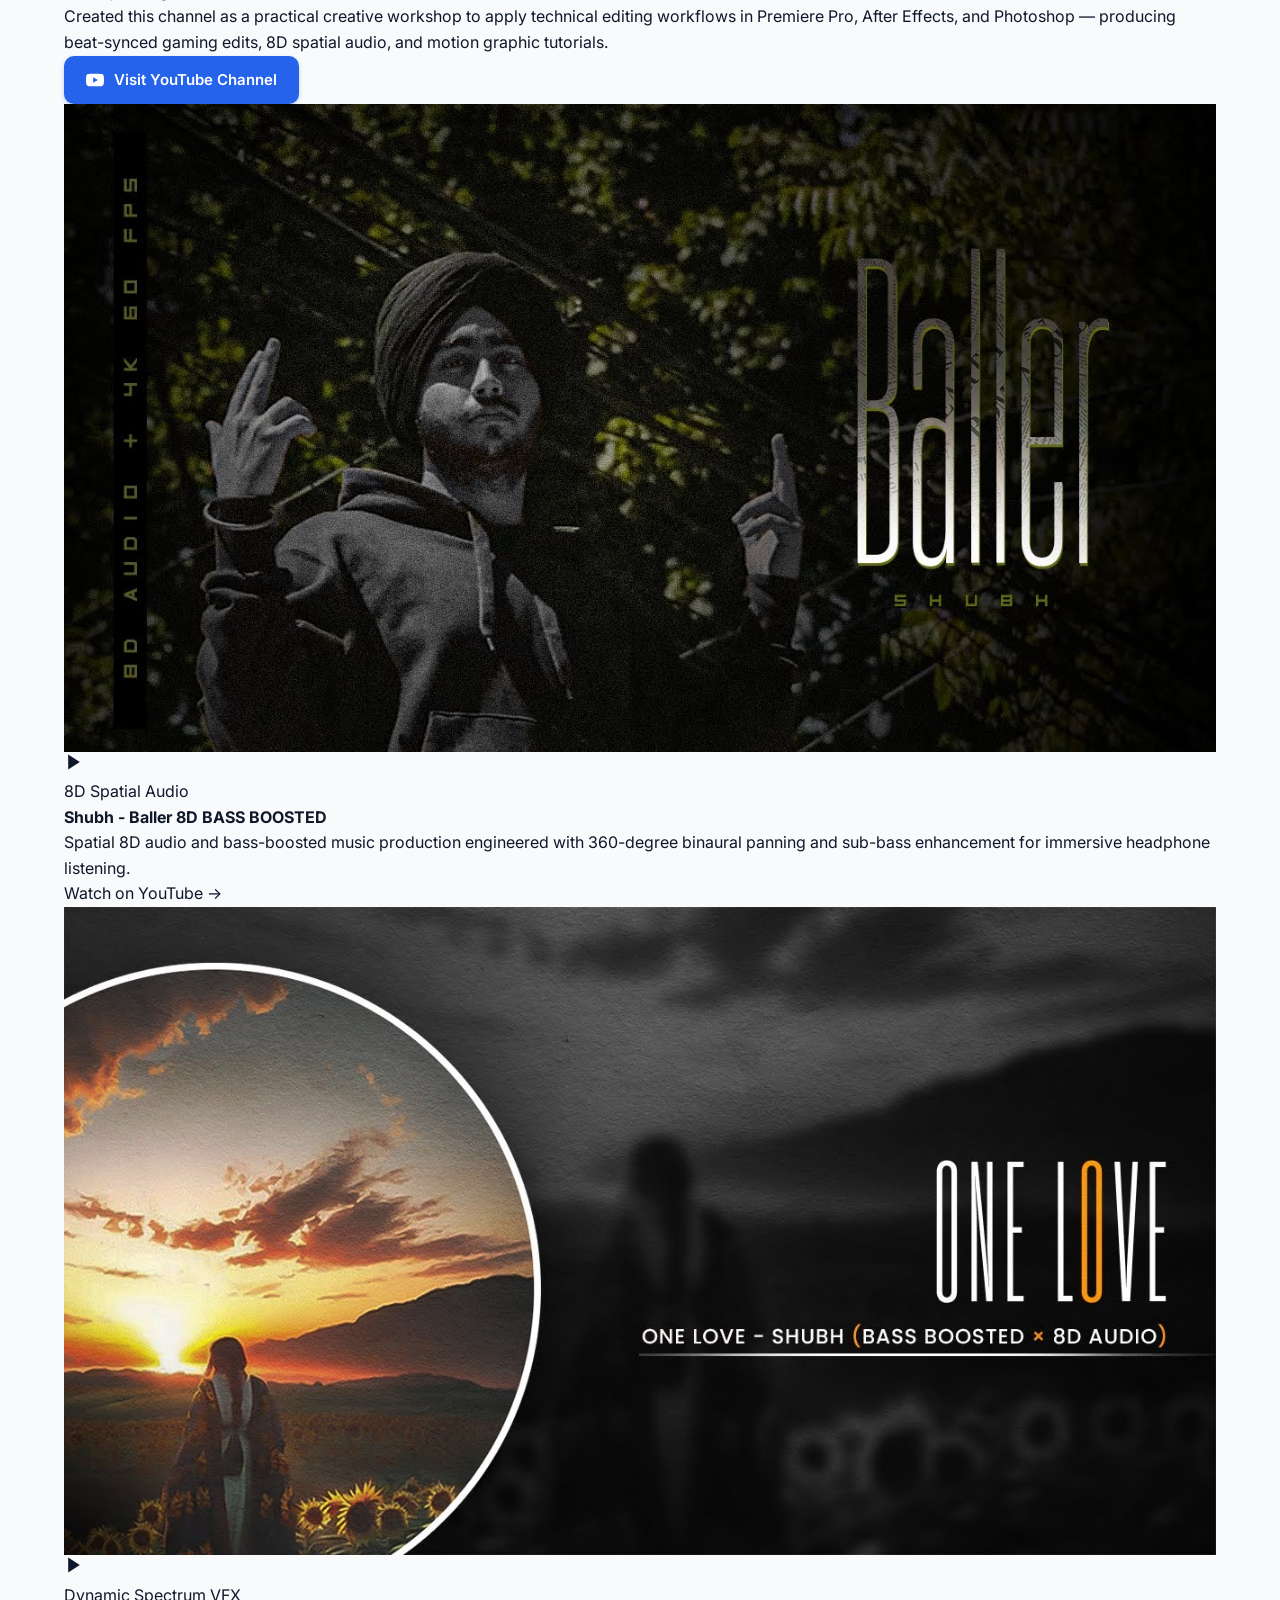
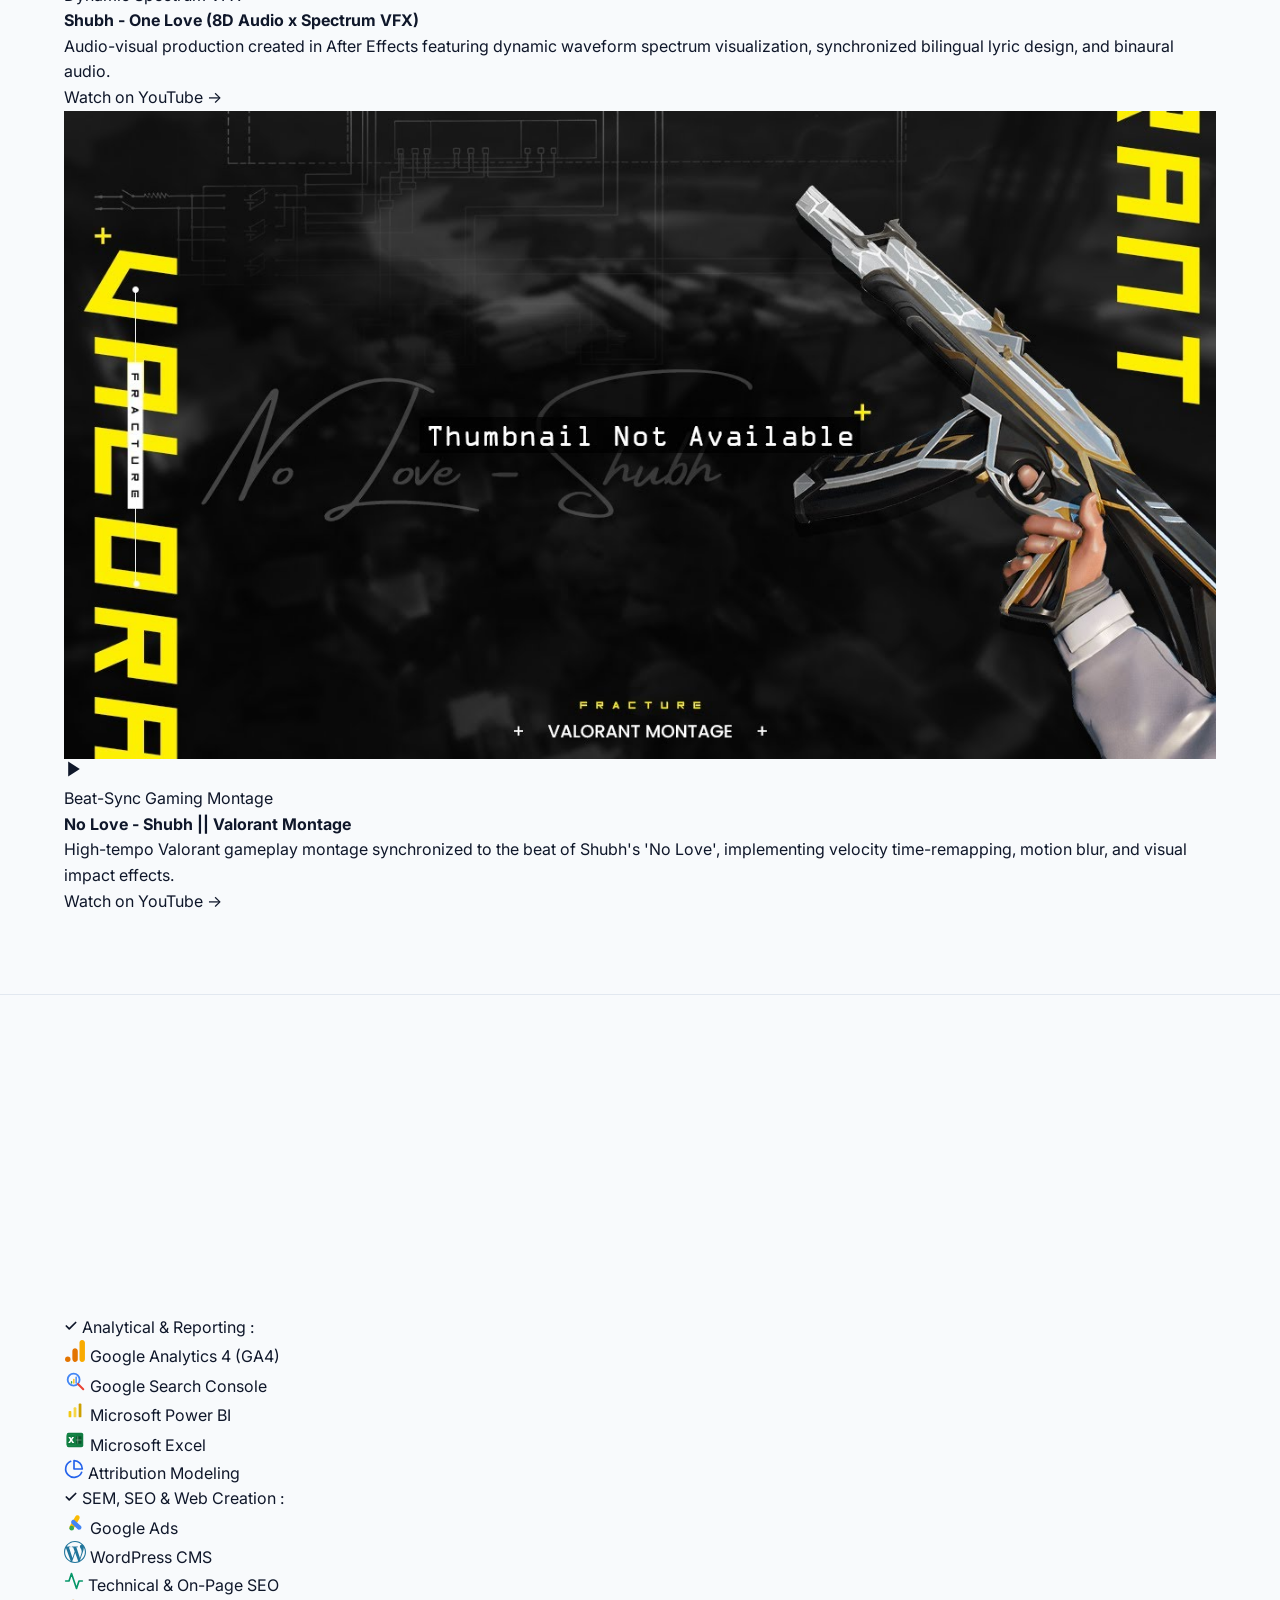
==== commit dea1381a: "Add files via upload" ====
--- a/index.html
+++ b/index.html
@@ -1,65 +1,77 @@
 <!DOCTYPE html>
-<html lang="en">
+<html lang="en" data-theme="light">
 <head>
   <meta charset="UTF-8">
   <meta name="viewport" content="width=device-width, initial-scale=1.0">
-  <title>Manjeet Singh Katare — MBA Marketing & HR | Digital Marketing & Creative Marketing</title>
-  <meta name="description" content="Official personal portfolio of Manjeet Singh Katare. MBA candidate specializing in Marketing & HR with real-world expertise in SEO, Meta Ads, Google Ads, content marketing, and creative digital media.">
-  <meta name="keywords" content="Manjeet Singh Katare, Digital Marketing, SEO, Meta Ads, Google Ads, MBA Marketing, Creative Marketing, Content Strategy, Graphic Design, Gwalior">
+  <title>Manjeet Singh Katare — Digital Marketing & Creative Strategy</title>
+  <meta name="description" content="Personal professional portfolio of Manjeet Singh Katare. Specializing in Digital Marketing, Search Engine Optimization (SEO), Paid Ads (Meta & Google Ads), Creative Strategy, Graphic Design, and Video Editing.">
+  <meta name="keywords" content="Manjeet Singh Katare, Digital Marketing, Creative Strategy, SEO, Performance Marketing, Meta Ads, Google Ads, Video Editing, Graphic Design, MBA Marketing, Gwalior">
   <meta name="author" content="Manjeet Singh Katare">
 
-  <!-- Open Graph Meta Tags -->
+  <!-- Open Graph / Facebook -->
+  <meta property="og:type" content="website">
+  <meta property="og:url" content="https://manjeet-singh-katare.vercel.app">
   <meta property="og:site_name" content="Manjeet Singh Katare Portfolio">
-  <meta property="og:title" content="Manjeet Singh Katare — MBA & Digital Marketing Portfolio">
-  <meta property="og:description" content="Bridging data-driven marketing strategy with creative digital execution — SEO, Meta & Google Ads, Content Marketing, and Visual Media.">
-  <meta property="og:url" content="https://manjeet-singh-katare.vercel.app">
+  <meta property="og:title" content="Manjeet Singh Katare — Digital Marketing & Creative Strategy">
+  <meta property="og:description" content="Combining creative thinking, digital marketing strategies and analytical execution to build meaningful digital experiences and business growth.">
   <meta property="og:image" content="https://manjeet-singh-katare.vercel.app/assets/images/branding/portfolio_featured_thumbnail.png">
-  <meta property="og:image:secure_url" content="https://manjeet-singh-katare.vercel.app/assets/images/branding/portfolio_featured_thumbnail.png">
-  <meta property="og:image:type" content="image/png">
   <meta property="og:image:width" content="1200">
   <meta property="og:image:height" content="628">
-  <meta property="og:type" content="website">
-
-  <!-- Twitter Meta Tags -->
+
+  <!-- Twitter -->
   <meta name="twitter:card" content="summary_large_image">
-  <meta name="twitter:title" content="Manjeet Singh Katare — MBA & Digital Marketing Portfolio">
-  <meta name="twitter:description" content="Bridging data-driven marketing strategy with creative digital execution — SEO, Meta & Google Ads, Content Marketing, and Visual Media.">
+  <meta name="twitter:title" content="Manjeet Singh Katare — Digital Marketing & Creative Strategy">
+  <meta name="twitter:description" content="Combining creative thinking, digital marketing strategies and analytical execution to build meaningful digital experiences and business growth.">
   <meta name="twitter:image" content="https://manjeet-singh-katare.vercel.app/assets/images/branding/portfolio_featured_thumbnail.png">
 
-  <!-- Favicon & Device Icons -->
+  <!-- Favicons -->
   <link rel="icon" type="image/svg+xml" href="assets/images/branding/favicon.svg">
   <link rel="icon" type="image/png" sizes="32x32" href="assets/images/branding/favicon-32x32.png">
   <link rel="icon" type="image/png" sizes="16x16" href="assets/images/branding/favicon-16x16.png">
   <link rel="apple-touch-icon" sizes="180x180" href="assets/images/branding/apple-touch-icon.png">
   <link rel="shortcut icon" href="favicon.ico">
   <link rel="manifest" href="site.webmanifest">
-  <meta name="theme-color" content="#0b0f19" media="(prefers-color-scheme: dark)">
-  <meta name="theme-color" content="#f8fafc" media="(prefers-color-scheme: light)">
-
-  <!-- Fonts -->
+  <meta name="theme-color" content="#f8fafc" id="themeMetaColor">
+
+  <!-- Fonts: Plus Jakarta Sans for headlines & Inter for body -->
   <link rel="preconnect" href="https://fonts.googleapis.com">
   <link rel="preconnect" href="https://fonts.gstatic.com" crossorigin>
-  <link href="https://fonts.googleapis.com/css2?family=Inter:wght@400;500;600;700;800&display=swap" rel="stylesheet">
+  <link href="https://fonts.googleapis.com/css2?family=Inter:wght@400;500;600;700&family=Plus+Jakarta+Sans:wght@600;700;800&display=swap" rel="stylesheet">
 
   <!-- Stylesheet -->
   <link rel="stylesheet" href="css/styles.css">
 
+  <!-- Inline Script: Prevent Theme Flash -->
   <script>
     (function() {
-      const savedTheme = localStorage.getItem('theme');
-      if (savedTheme === 'dark' || (!savedTheme && window.matchMedia('(prefers-color-scheme: dark)').matches)) {
-        document.documentElement.setAttribute('data-theme', 'dark');
-      }
+      try {
+        var savedTheme = localStorage.getItem('manjeet_portfolio_theme');
+        if (savedTheme === 'dark') {
+          document.documentElement.setAttribute('data-theme', 'dark');
+        } else {
+          document.documentElement.setAttribute('data-theme', 'light');
+        }
+      } catch (e) {}
     })();
   </script>
 
-  <!-- JSON-LD Structured Data -->
+  <!-- Schema.org JSON-LD Structured Data -->
   <script type="application/ld+json">
   {
     "@context": "https://schema.org",
     "@type": "Person",
     "name": "Manjeet Singh Katare",
-    "jobTitle": "Digital Marketing & Creative Marketing Specialist",
+    "jobTitle": "Digital Marketing & Creative Strategy Specialist",
+    "description": "Digital marketing professional specializing in SEO, Meta Ads, Google Ads, content marketing, and creative digital media.",
+    "url": "https://manjeet-singh-katare.vercel.app/",
+    "sameAs": [
+      "https://www.linkedin.com/in/manjeet-singh-katare/",
+      "https://www.youtube.com/@manjeetsinghkatare",
+      "https://www.instagram.com/manjeet_.in/",
+      "https://github.com/manjeetsinghkatare",
+      "https://x.com/manjeetkatare",
+      "https://www.facebook.com/manjeetsinghkatare"
+    ],
     "alumniOf": [
       {
         "@type": "EducationalOrganization",
@@ -69,63 +81,69 @@
         "@type": "EducationalOrganization",
         "name": "Vikrant University, Gwalior"
       }
-    ],
-    "email": "mailto:manjeetsinghkatare@gmail.com",
-    "telephone": "+918878014861",
-    "url": "https://www.linkedin.com/in/manjeet-singh-katare/",
-    "sameAs": [
-      "https://www.linkedin.com/in/manjeet-singh-katare/",
-      "https://www.youtube.com/@manjeetsinghkatare/featured",
-      "https://www.instagram.com/manjeet_.in/",
-      "https://github.com/manjeetsinghkatare",
-      "https://x.com/manjeetkatare",
-      "https://www.facebook.com/manjeetsinghkatare",
-      "https://discord.com/users/746295955183370310",
-      "https://www.twitch.tv/maarstonop",
-      "https://open.spotify.com/user/31srxr4tp6aoggomnyj63vf727q4?si=eb3be0f0ec94487f&nd=1&dlsi=059173e318d842b8",
-      "https://www.snapchat.com/@manjeet.op?sender_web_id=1ee0dcdc-bff3-4880-a661-6d92dff36979&device_type=desktop&is_copy_url=true"
     ]
   }
   </script>
 </head>
 <body>
 
-  <!-- Site Header & Navigation -->
+  <!-- ========================================================================
+       Site Header & Navigation (Digifoc Inspired)
+       ======================================================================== -->
   <header class="site-header" role="banner">
     <div class="container nav-container">
       <a href="#home" class="brand-logo" aria-label="Manjeet Singh Katare Home">
-        <img src="assets/images/branding/m_logo.png" alt="Manjeet Singh Monogram Logo" class="brand-monogram-img">
-        <span>Manjeet Singh Katare</span>
+        <img src="assets/images/branding/m_logo.png" alt="Manjeet Singh Monogram" class="brand-monogram-img">
+        <span class="brand-name">Manjeet Singh Katare</span>
       </a>
 
-      <nav class="nav-links" role="navigation" aria-label="Main Navigation">
+      <!-- Desktop Navigation Links -->
+      <nav class="nav-links" role="navigation" aria-label="Primary Navigation">
         <a href="#home" class="nav-link active">Home</a>
         <a href="#about" class="nav-link">About</a>
         <a href="#experience" class="nav-link">Experience</a>
         <a href="#work" class="nav-link">Work</a>
         <a href="#creatives" class="nav-link">Creatives</a>
         <a href="#skills" class="nav-link">Skills</a>
-        <a href="#education" class="nav-link">Education</a>
+        <a href="#credentials" class="nav-link">Credentials</a>
+        <a href="#blog" class="nav-link">Blog</a>
         <a href="#contact" class="nav-link">Contact</a>
       </nav>
 
+      <!-- Action Items: Resume CTA, Theme Toggle, Mobile Menu Trigger -->
       <div class="nav-actions">
-        <a href="assets/docs/Manjeet_Singh_Resume.pdf" class="btn-icon-download" download="Manjeet_Singh_Resume.pdf" aria-label="Download Resume PDF" title="Download Resume PDF">
-          <svg width="18" height="18" viewBox="0 0 24 24" fill="none" stroke="currentColor" stroke-width="2.2" stroke-linecap="round" stroke-linejoin="round" aria-hidden="true">
+        <a href="assets/docs/Manjeet_Singh_Resume.pdf" class="btn btn-secondary btn-sm" download="Manjeet_Singh_Resume.pdf" aria-label="Download Official Resume PDF">
+          <svg width="15" height="15" viewBox="0 0 24 24" fill="none" stroke="currentColor" stroke-width="2.2" stroke-linecap="round" stroke-linejoin="round" aria-hidden="true">
             <path d="M21 15v4a2 2 0 0 1-2 2H5a2 2 0 0 1-2-2v-4"></path>
             <polyline points="7 10 12 15 17 10"></polyline>
             <line x1="12" y1="15" x2="12" y2="3"></line>
           </svg>
+          <span>Resume</span>
         </a>
 
+        <!-- Sun/Moon Theme Toggle -->
         <button id="themeToggleBtn" class="theme-toggle-btn" aria-label="Toggle Light / Dark Mode" title="Toggle Light / Dark Mode">
-          <svg width="20" height="20" viewBox="0 0 24 24" fill="none" stroke="currentColor" stroke-width="2" stroke-linecap="round" stroke-linejoin="round" aria-hidden="true">
+          <!-- Sun Icon (Shown in Dark Mode) -->
+          <svg class="sun-icon" width="18" height="18" viewBox="0 0 24 24" fill="none" stroke="currentColor" stroke-width="2" stroke-linecap="round" stroke-linejoin="round" aria-hidden="true">
+            <circle cx="12" cy="12" r="5"></circle>
+            <line x1="12" y1="1" x2="12" y2="3"></line>
+            <line x1="12" y1="21" x2="12" y2="23"></line>
+            <line x1="4.22" y1="4.22" x2="5.64" y2="5.64"></line>
+            <line x1="18.36" y1="18.36" x2="19.78" y2="19.78"></line>
+            <line x1="1" y1="12" x2="3" y2="12"></line>
+            <line x1="21" y1="12" x2="23" y2="12"></line>
+            <line x1="4.22" y1="19.78" x2="5.64" y2="18.36"></line>
+            <line x1="18.36" y1="5.64" x2="19.78" y2="4.22"></line>
+          </svg>
+          <!-- Moon Icon (Shown in Light Mode) -->
+          <svg class="moon-icon" width="18" height="18" viewBox="0 0 24 24" fill="none" stroke="currentColor" stroke-width="2" stroke-linecap="round" stroke-linejoin="round" aria-hidden="true">
             <path d="M21 12.79A9 9 0 1 1 11.21 3 7 7 0 0 0 21 12.79z"></path>
           </svg>
         </button>
 
+        <!-- Mobile Hamburger Button -->
         <button id="hamburgerBtn" class="hamburger-btn" aria-label="Open Mobile Menu" aria-expanded="false">
-          <svg width="22" height="22" viewBox="0 0 24 24" fill="none" stroke="currentColor" stroke-width="2" stroke-linecap="round" stroke-linejoin="round" aria-hidden="true">
+          <svg width="20" height="20" viewBox="0 0 24 24" fill="none" stroke="currentColor" stroke-width="2.2" stroke-linecap="round" stroke-linejoin="round" aria-hidden="true">
             <line x1="3" y1="12" x2="21" y2="12"></line>
             <line x1="3" y1="6" x2="21" y2="6"></line>
             <line x1="3" y1="18" x2="21" y2="18"></line>
@@ -134,2221 +152,2113 @@
       </div>
     </div>
   </header>
- 
-  <!-- Mobile Menu Drawer -->
+
+  <!-- Mobile Drawer Backdrop -->
+  <div id="drawerBackdrop" class="drawer-backdrop" aria-hidden="true"></div>
+
+  <!-- Mobile Drawer Navigation -->
   <aside id="mobileDrawer" class="mobile-drawer" aria-label="Mobile Navigation Drawer">
-    <div class="mobile-nav-links">
-      <a href="#home" class="mobile-nav-link">Home</a>
-      <a href="#about" class="mobile-nav-link">About</a>
-      <a href="#experience" class="mobile-nav-link">Experience</a>
-      <a href="#work" class="mobile-nav-link">Work</a>
-      <a href="#creatives" class="mobile-nav-link">Creatives</a>
-      <a href="#skills" class="mobile-nav-link">Skills</a>
-      <a href="#education" class="mobile-nav-link">Education & Certifications</a>
-      <a href="#contact" class="mobile-nav-link">Contact</a>
+    <div class="mobile-drawer-main">
+      <div class="mobile-drawer-header">
+        <div class="brand-logo">
+          <img src="assets/images/branding/m_logo.png" alt="Manjeet Singh Logo" class="brand-monogram-img">
+          <span class="brand-name">Manjeet Singh Katare</span>
+        </div>
+        <button id="mobileDrawerClose" class="mobile-drawer-close" aria-label="Close Mobile Menu">
+          <svg width="18" height="18" viewBox="0 0 24 24" fill="none" stroke="currentColor" stroke-width="2.2" stroke-linecap="round" stroke-linejoin="round">
+            <line x1="18" y1="6" x2="6" y2="18"></line>
+            <line x1="6" y1="6" x2="18" y2="18"></line>
+          </svg>
+        </button>
+      </div>
+
+      <nav class="mobile-nav-links">
+        <a href="#home" class="mobile-nav-link">Home</a>
+        <a href="#about" class="mobile-nav-link">About</a>
+        <a href="#experience" class="mobile-nav-link">Experience</a>
+        <a href="#work" class="mobile-nav-link">Selected Work</a>
+        <a href="#creatives" class="mobile-nav-link">Creatives & YouTube</a>
+        <a href="#skills" class="mobile-nav-link">Skills & Tools</a>
+        <a href="#credentials" class="mobile-nav-link">Credentials</a>
+        <a href="#blog" class="mobile-nav-link">Blog & Insights</a>
+        <a href="#contact" class="mobile-nav-link">Contact</a>
+      </nav>
     </div>
-    <div style="padding-top: 2rem; border-top: 1px solid var(--border-subtle); display: flex; flex-direction: column; gap: 1rem;">
-      <a href="assets/docs/Manjeet_Singh_Resume.pdf" target="_blank" rel="noopener noreferrer" class="btn btn-secondary">
-        View ATS Resume
-      </a>
+
+    <div class="mobile-drawer-footer">
       <a href="assets/docs/Manjeet_Singh_Resume.pdf" class="btn btn-primary" download="Manjeet_Singh_Resume.pdf">
+        <svg width="16" height="16" viewBox="0 0 24 24" fill="none" stroke="currentColor" stroke-width="2.2">
+          <path d="M21 15v4a2 2 0 0 1-2 2H5a2 2 0 0 1-2-2v-4"></path>
+          <polyline points="7 10 12 15 17 10"></polyline>
+          <line x1="12" y1="15" x2="12" y2="3"></line>
+        </svg>
         Download Resume PDF
       </a>
-      <a href="https://wa.me/918878014861" class="btn btn-secondary" target="_blank" rel="noopener noreferrer">
-        WhatsApp Chat
+      <a href="https://wa.me/918878014861" target="_blank" rel="noopener noreferrer" class="btn btn-secondary">
+        Chat on WhatsApp
       </a>
     </div>
   </aside>
 
-  <!-- Hero Section -->
-  <section id="home" class="hero-section">
-    <div class="container hero-grid">
-      <div class="hero-content">
-        <div class="hero-intro-pill">
-          <span class="status-dot"></span>
-          <span>Open to Marketing & Content Roles</span>
-        </div>
-
-        <h1 class="hero-title">Manjeet Singh Katare</h1>
-
-        <div class="hero-subtitle-primary">Digital Marketing &amp; Creative Marketing</div>
-
-        <div class="hero-role">
-          <span>MBA Marketing &amp; HR</span>
-          <span class="hero-role-divider">·</span>
-          <span>SEO</span>
-          <span class="hero-role-divider">·</span>
-          <span>Content</span>
-          <span class="hero-role-divider">·</span>
-          <span>Social Media</span>
-          <span class="hero-role-divider">·</span>
-          <span>Paid Ads</span>
-        </div>
-
-        <p class="hero-description">
-          Bridging strategic business acumen with creative digital execution. Experienced in search engine optimization (SEO), Meta &amp; Google Ads campaigns, brand strategy, content marketing, and multimedia production with tools like Canva, Photoshop, Premiere Pro, and Power BI.
-        </p>
-
-        <div class="hero-cta-group">
-          <div class="hero-cta-row">
+  <main id="main-content">
+    <!-- ========================================================================
+         Hero Section (Digifoc Inspired Presentation)
+         ======================================================================== -->
+    <section id="home" class="hero-section">
+      <div class="container hero-grid">
+        <div class="hero-content">
+          <div class="hero-status-pill">
+            <span class="status-dot"></span>
+            <span>Available for Marketing &amp; Creative Strategy Roles</span>
+          </div>
+
+          <h1 class="hero-headline">
+            Digital Marketing &amp; <br>
+            <span class="gradient-text">Creative Strategy</span>
+          </h1>
+
+          <p class="hero-subhead">
+            Combining creative thinking, digital marketing strategies and analytical execution to build meaningful digital experiences and business growth.
+          </p>
+
+          <div class="hero-actions">
             <a href="#work" class="btn btn-primary">
-              View My Work
+              <span>View My Work</span>
               <svg width="16" height="16" viewBox="0 0 24 24" fill="none" stroke="currentColor" stroke-width="2.2" stroke-linecap="round" stroke-linejoin="round" aria-hidden="true">
                 <line x1="5" y1="12" x2="19" y2="12"></line>
                 <polyline points="12 5 19 12 12 19"></polyline>
               </svg>
             </a>
 
-            <a href="assets/docs/Manjeet_Singh_Resume.pdf" class="btn btn-secondary" download="Manjeet_Singh_Resume.pdf" title="Download Official Latest Resume PDF">
-              <svg width="16" height="16" viewBox="0 0 24 24" fill="none" stroke="currentColor" stroke-width="2" stroke-linecap="round" stroke-linejoin="round" aria-hidden="true">
+            <a href="assets/docs/Manjeet_Singh_Resume.pdf" class="btn btn-secondary" download="Manjeet_Singh_Resume.pdf" title="Download Official Resume PDF">
+              <svg width="16" height="16" viewBox="0 0 24 24" fill="none" stroke="currentColor" stroke-width="2.2" stroke-linecap="round" stroke-linejoin="round" aria-hidden="true">
                 <path d="M21 15v4a2 2 0 0 1-2 2H5a2 2 0 0 1-2-2v-4"></path>
                 <polyline points="7 10 12 15 17 10"></polyline>
                 <line x1="12" y1="15" x2="12" y2="3"></line>
               </svg>
-              Download Resume
+              <span>Download Resume</span>
             </a>
-          </div>
-
-          <div class="hero-social-strip" aria-label="Social Media Profiles">
-            <!-- LinkedIn -->
-            <a href="https://www.linkedin.com/in/manjeet-singh-katare/" target="_blank" rel="noopener noreferrer" class="hero-social-link" aria-label="LinkedIn Profile" title="LinkedIn">
-              <svg width="17" height="17" viewBox="0 0 24 24" fill="currentColor" aria-hidden="true">
+
+            <a href="#contact" class="btn btn-ghost">
+              <span>Contact Me</span>
+              <span aria-hidden="true">&rarr;</span>
+            </a>
+          </div>
+
+          <!-- Social Media Profiles -->
+          <div class="hero-social-row">
+            <span class="hero-social-label">Connect:</span>
+            
+            <a href="https://www.linkedin.com/in/manjeet-singh-katare/" target="_blank" rel="noopener noreferrer" class="social-circle-btn" aria-label="LinkedIn Profile" title="LinkedIn">
+              <svg width="16" height="16" viewBox="0 0 24 24" fill="currentColor">
                 <path d="M19 0h-14c-2.761 0-5 2.239-5 5v14c0 2.761 2.239 5 5 5h14c2.762 0 5-2.239 5-5v-14c0-2.761-2.238-5-5-5zm-11 19h-3v-11h3v11zm-1.5-12.268c-.966 0-1.75-.79-1.75-1.764s.784-1.764 1.75-1.764 1.75.79 1.75 1.764-.783 1.764-1.75 1.764zm13.5 12.268h-3v-5.604c0-3.368-4-3.113-4 0v5.604h-3v-11h3v1.765c1.396-2.586 7-2.777 7 2.476v6.759z"/>
               </svg>
             </a>
 
-            <!-- YouTube -->
-            <a href="https://www.youtube.com/@manjeetsinghkatare/featured" target="_blank" rel="noopener noreferrer" class="hero-social-link" aria-label="YouTube Channel" title="YouTube">
-              <svg width="18" height="18" viewBox="0 0 24 24" fill="currentColor" aria-hidden="true">
+            <a href="https://www.youtube.com/@manjeetsinghkatare" target="_blank" rel="noopener noreferrer" class="social-circle-btn" aria-label="YouTube Channel" title="YouTube">
+              <svg width="17" height="17" viewBox="0 0 24 24" fill="currentColor">
                 <path d="M23.498 6.186a3.016 3.016 0 0 0-2.122-2.136C19.505 3.545 12 3.545 12 3.545s-7.505 0-9.377.505A3.017 3.017 0 0 0 .502 6.186C0 8.07 0 12 0 12s0 3.93.502 5.814a3.016 3.016 0 0 0 2.122 2.136c1.871.505 9.376.505 9.376.505s7.505 0 9.377-.505a3.015 3.015 0 0 0 2.122-2.136C24 15.93 24 12 24 12s0-3.93-.502-5.814zM9.545 15.568V8.432L15.818 12l-6.273 3.568z"/>
               </svg>
             </a>
 
-            <!-- Instagram -->
-            <a href="https://www.instagram.com/manjeet_.in/" target="_blank" rel="noopener noreferrer" class="hero-social-link" aria-label="Instagram Profile" title="Instagram">
-              <svg width="17" height="17" viewBox="0 0 24 24" fill="currentColor" aria-hidden="true">
+            <a href="https://www.instagram.com/manjeet_.in/" target="_blank" rel="noopener noreferrer" class="social-circle-btn" aria-label="Instagram Profile" title="Instagram">
+              <svg width="16" height="16" viewBox="0 0 24 24" fill="currentColor">
                 <path d="M12 2.163c3.204 0 3.584.012 4.85.07 3.252.148 4.771 1.691 4.919 4.919.058 1.265.069 1.645.069 4.849 0 3.205-.012 3.584-.069 4.849-.149 3.225-1.664 4.771-4.919 4.919-1.266.058-1.644.07-4.85.07-3.204 0-3.584-.012-4.849-.07-3.26-.149-4.771-1.699-4.919-4.92-.058-1.265-.07-1.644-.07-4.849 0-3.204.013-3.583.07-4.849.149-3.227 1.664-4.771 4.919-4.919 1.266-.057 1.645-.069 4.849-.069zm0-2.163c-3.259 0-3.667.014-4.947.072-4.358.2-6.78 2.618-6.98 6.98-.059 1.281-.073 1.689-.073 4.948 0 3.259.014 3.668.072 4.948.2 4.358 2.618 6.78 6.98 6.98 1.281.058 1.689.072 4.948.072 3.259 0 3.668-.014 4.948-.072 4.354-.2 6.782-2.618 6.979-6.98.059-1.28.073-1.689.073-4.948 0-3.259-.014-3.667-.072-4.947-.196-4.354-2.617-6.78-6.979-6.98-1.281-.059-1.69-.073-4.949-.073zm0 5.838c-3.403 0-6.162 2.759-6.162 6.162s2.759 6.163 6.162 6.163 6.162-2.759 6.162-6.163c0-3.403-2.759-6.162-6.162-6.162zm0 10.162c-2.209 0-4-1.79-4-4 0-2.209 1.791-4 4-4s4 1.791 4 4c0 2.21-1.791 4-4 4zm6.406-11.845c-.796 0-1.441.645-1.441 1.44s.645 1.44 1.441 1.44c.795 0 1.439-.645 1.439-1.44s-.644-1.44-1.439-1.44z"/>
               </svg>
             </a>
 
-            <!-- GitHub -->
-            <a href="https://github.com/manjeetsinghkatare" target="_blank" rel="noopener noreferrer" class="hero-social-link" aria-label="GitHub Profile" title="GitHub">
-              <svg width="17" height="17" viewBox="0 0 24 24" fill="currentColor" aria-hidden="true">
+            <a href="https://github.com/manjeetsinghkatare" target="_blank" rel="noopener noreferrer" class="social-circle-btn" aria-label="GitHub Profile" title="GitHub">
+              <svg width="16" height="16" viewBox="0 0 24 24" fill="currentColor">
                 <path d="M12 0C5.37 0 0 5.37 0 12c0 5.31 3.435 9.795 8.205 11.385.6.105.825-.255.825-.57 0-.285-.015-1.23-.015-2.235-3.015.555-3.795-.735-4.035-1.41-.135-.345-.72-1.41-1.23-1.695-.42-.225-1.02-.78-.015-.795.945-.015 1.62.87 1.845 1.23 1.08 1.815 2.805 1.305 3.495.99.105-.78.42-1.305.765-1.605-2.67-.3-5.46-1.335-5.46-5.925 0-1.305.465-2.385 1.23-3.225-.12-.3-.54-1.53.12-3.18 0 0 1.005-.315 3.3 1.23.96-.27 1.98-.405 3-.405s2.04.135 3 .405c2.295-1.56 3.3-1.23 3.3-1.23.66 1.65.24 2.88.12 3.18.765.84 1.23 1.905 1.23 3.225 0 4.605-2.805 5.625-5.475 5.925.435.375.81 1.095.81 2.22 0 1.605-.015 2.895-.015 3.3 0 .315.225.69.825.57A12.02 12.02 0 0 0 24 12c0-6.63-5.37-12-12-12z"/>
               </svg>
             </a>
 
-            <!-- X (Twitter) -->
-            <a href="https://x.com/manjeetkatare" target="_blank" rel="noopener noreferrer" class="hero-social-link" aria-label="X (Twitter) Profile" title="X (Twitter)">
-              <svg width="16" height="16" viewBox="0 0 24 24" fill="currentColor" aria-hidden="true">
+            <a href="https://x.com/manjeetkatare" target="_blank" rel="noopener noreferrer" class="social-circle-btn" aria-label="X (Twitter) Profile" title="X (Twitter)">
+              <svg width="15" height="15" viewBox="0 0 24 24" fill="currentColor">
                 <path d="M18.244 2.25h3.308l-7.227 8.26 8.502 11.24H16.17l-5.214-6.817L4.99 21.75H1.68l7.73-8.835L1.254 2.25H8.08l4.713 6.231zm-1.161 17.52h1.833L7.084 4.126H5.117z"/>
               </svg>
             </a>
           </div>
         </div>
 
-        <div class="hero-badges-strip">
-          <span class="cred-badge">🎓 PIMR Gwalior (MBA FT)</span>
-          <span class="cred-badge">💼 2+ Years Experience</span>
-          <span class="cred-badge">🏆 Elite NPTEL (IIT ISM Dhanbad)</span>
-          <span class="cred-badge">✓ Google Ads Certified</span>
-          <span class="cred-badge">✓ HubSpot Certified</span>
-          <span class="cred-badge">📍 Gwalior, India</span>
+        <!-- Hero Visual Composition: Real Portrait with Glowing Ambient Frame & Floating Badges -->
+        <div class="hero-visual">
+          <div class="hero-photo-frame">
+            <div class="hero-photo-inner">
+              <img src="assets/images/profile/manjeet_profile.png" alt="Manjeet Singh Katare — Professional Portrait" width="380" height="440">
+            </div>
+
+            <!-- Floating Badge Top Right -->
+            <div class="hero-badge-float badge-top-right">
+              <div class="badge-float-icon">
+                <svg width="18" height="18" viewBox="0 0 24 24" fill="none" stroke="currentColor" stroke-width="2.2">
+                  <polyline points="20 6 9 17 4 12"></polyline>
+                </svg>
+              </div>
+              <div class="badge-float-text">
+                <span class="badge-float-title">2+ Years</span>
+                <span class="badge-float-sub">Experience</span>
+              </div>
+            </div>
+
+            <!-- Floating Badge Bottom Left -->
+            <div class="hero-badge-float badge-bottom-left">
+              <div class="badge-float-icon">
+                <svg width="18" height="18" viewBox="0 0 24 24" fill="none" stroke="currentColor" stroke-width="2.2">
+                  <path d="M22 10v6M2 10l10-5 10 5-10 5z"></path>
+                  <path d="M6 12v5c3 3 9 3 12 0v-5"></path>
+                </svg>
+              </div>
+              <div class="badge-float-text">
+                <span class="badge-float-title">MBA Candidate</span>
+                <span class="badge-float-sub">Marketing &amp; HR (PIMR)</span>
+              </div>
+            </div>
+          </div>
         </div>
       </div>
 
-      <div class="hero-media-wrapper">
-        <div class="hero-photo-card">
-          <div class="hero-photo-inner">
-            <img src="assets/images/profile/manjeet_profile.png" alt="Manjeet Singh Katare — Professional Headshot" width="360" height="400">
-          </div>
-          <div class="hero-floating-badge">
-            <div class="floating-icon">
-              <svg width="13" height="13" viewBox="0 0 24 24" fill="none" stroke="currentColor" stroke-width="2.5" stroke-linecap="round" stroke-linejoin="round" aria-hidden="true">
-                <polyline points="20 6 9 17 4 12"></polyline>
+      <!-- Proof / Highlights Strip -->
+      <div class="container">
+        <div class="hero-proof-strip">
+          <div class="proof-item">
+            <div class="proof-icon">
+              <svg width="22" height="22" viewBox="0 0 24 24" fill="none" stroke="currentColor" stroke-width="2">
+                <rect x="2" y="7" width="20" height="14" rx="2" ry="2"></rect>
+                <path d="M16 21V5a2 2 0 0 0-2-2h-4a2 2 0 0 0-2 2v16"></path>
               </svg>
             </div>
-            <div>
-              <div class="floating-text-sub">Focus</div>
-              <div class="floating-text-main">Digital Marketing &amp; Creative Strategy</div>
-            </div>
-          </div>
-        </div>
-      </div>
-    </div>
-  </section>
-
-  <!-- About Me Section -->
-  <section id="about" class="section section-alt">
-    <div class="container">
-      <div class="section-header">
-        <span class="section-tag">About Me</span>
-        <h2 class="section-title">Analytical Mindset Meets Creative Execution</h2>
-        <p class="section-subtitle">A balanced marketing professional with foundational business training, practical agency internship experience, and hands-on creative multimedia skills.</p>
-      </div>
-
-      <div class="about-grid">
-        <div class="about-text">
-          <p>
-            I am currently pursuing my <strong>Master of Business Administration (MBA)</strong> specializing in <strong>Marketing & Human Resources</strong> at the <strong>Prestige Institute of Management & Research (PIMR), Gwalior</strong>. Prior to this, I completed my <strong>Bachelor of Business Administration (BBA)</strong> in Marketing from <strong>Vikrant University</strong> and a <strong>Diploma in Computer Application (DCA)</strong> from Makhanlal Chaturvedi National University.
-          </p>
-          <p>
-            My journey bridges two complementary worlds: the data-driven precision of digital marketing (SEO, search visibility, keyword research, lead generation, and performance ads) and the expressive power of creative storytelling (social media creatives, video editing, poster designing, and motion graphics).
-          </p>
-          <p>
-            Through 2 years of full-time experience as a <strong>Marketing Associate</strong> and digital marketing internship at <strong>VedAlex</strong>, alongside my agency internship at <strong>Youthmonk</strong>, I have managed SEO submissions for 5+ client businesses, executed Meta and Google ad campaigns, curated communities of over 10K+ followers, and designed 30+ promotional marketing assets. My goal is to drive tangible business growth and engagement through thoughtful digital strategy.
-          </p>
-
-          <!-- Integrated Dual-Discipline Synergy Visual (Replaces LinkedIn cover) -->
-          <div class="about-synergy-banner">
-            <div class="synergy-header">
-              <span class="synergy-tag">
-                <span class="synergy-pulse-dot"></span>
-                Dual-Discipline Synergy
-              </span>
-              <span class="synergy-badge-live">Marketing Strategy ⇄ Creative Storytelling</span>
-            </div>
-
-            <div class="synergy-pillars">
-              <!-- Marketing Strategy Pillar -->
-              <div class="synergy-pillar-card">
-                <div class="synergy-pillar-icon icon-marketing">
-                  <svg width="18" height="18" viewBox="0 0 24 24" fill="none" stroke="currentColor" stroke-width="2.2" stroke-linecap="round" stroke-linejoin="round">
-                    <line x1="18" y1="20" x2="18" y2="10"></line>
-                    <line x1="12" y1="20" x2="12" y2="4"></line>
-                    <line x1="6" y1="20" x2="6" y2="14"></line>
-                  </svg>
-                </div>
-                <h4 class="synergy-pillar-title">Analytical Strategy</h4>
-                <div class="synergy-pillar-items">
-                  <span class="synergy-micro-pill">SEO & Keywords</span>
-                  <span class="synergy-micro-pill">Meta & Google Ads</span>
-                  <span class="synergy-micro-pill">Lead Funnels</span>
-                  <span class="synergy-micro-pill">Analytics ROI</span>
-                </div>
-              </div>
-
-              <!-- Center Convergence Node -->
-              <div class="synergy-connect-node" title="Dual Convergence">
-                <svg width="15" height="15" viewBox="0 0 24 24" fill="none" stroke="currentColor" stroke-width="2.5" stroke-linecap="round" stroke-linejoin="round">
-                  <polyline points="16 3 21 3 21 8"></polyline>
-                  <line x1="4" y1="20" x2="21" y2="3"></line>
-                  <polyline points="21 16 21 21 16 21"></polyline>
-                  <line x1="15" y1="15" x2="21" y2="21"></line>
-                  <line x1="4" y1="4" x2="9" y2="9"></line>
-                </svg>
-              </div>
-
-              <!-- Creative Media Pillar -->
-              <div class="synergy-pillar-card">
-                <div class="synergy-pillar-icon icon-creative">
-                  <svg width="18" height="18" viewBox="0 0 24 24" fill="none" stroke="currentColor" stroke-width="2.2" stroke-linecap="round" stroke-linejoin="round">
-                    <polygon points="23 7 16 12 23 17 23 7"></polygon>
-                    <rect x="1" y="5" width="15" height="14" rx="2" ry="2"></rect>
-                  </svg>
-                </div>
-                <h4 class="synergy-pillar-title">Creative Execution</h4>
-                <div class="synergy-pillar-items">
-                  <span class="synergy-micro-pill">Premiere Pro</span>
-                  <span class="synergy-micro-pill">After Effects</span>
-                  <span class="synergy-micro-pill">Photoshop & Canva</span>
-                  <span class="synergy-micro-pill">8D Audio Mixing</span>
-                </div>
-              </div>
-            </div>
-
-            <div class="synergy-footer-note">
-              "Data-driven marketing architecture executed through high-impact creative media storytelling."
-            </div>
-          </div>
-        </div>
-
-        <div class="about-stats-grid">
-          <div class="stat-card">
-            <div class="stat-icon-box">
-              <svg width="22" height="22" viewBox="0 0 24 24" fill="none" stroke="currentColor" stroke-width="2" stroke-linecap="round" stroke-linejoin="round">
-                <path d="M22 10v6M2 10l10-5 10 5-10 5z"></path>
-                <path d="M6 12v5c3 3 9 3 12 0v-5"></path>
-              </svg>
-            </div>
-            <div class="stat-label">Academic Excellence</div>
-            <div class="stat-val">MBA & BBA</div>
-            <div class="stat-desc">Marketing & HR Major with computer applications background</div>
-          </div>
-
-          <div class="stat-card">
-            <div class="stat-icon-box">
-              <svg width="22" height="22" viewBox="0 0 24 24" fill="none" stroke="currentColor" stroke-width="2" stroke-linecap="round" stroke-linejoin="round">
+            <div class="proof-details">
+              <span class="proof-val">2+ Years</span>
+              <span class="proof-label">Full-Time &amp; Agency Experience</span>
+            </div>
+          </div>
+
+          <div class="proof-item">
+            <div class="proof-icon">
+              <svg width="22" height="22" viewBox="0 0 24 24" fill="none" stroke="currentColor" stroke-width="2">
                 <circle cx="12" cy="12" r="10"></circle>
                 <line x1="2" y1="12" x2="22" y2="12"></line>
                 <path d="M12 2a15.3 15.3 0 0 1 4 10 15.3 15.3 0 0 1-4 10 15.3 15.3 0 0 1-4-10 15.3 15.3 0 0 1 4-10z"></path>
               </svg>
             </div>
-            <div class="stat-label">Client SEO Results</div>
-            <div class="stat-val">5+ Businesses</div>
-            <div class="stat-desc">Search rankings, directory submissions, and keyword growth at Youthmonk</div>
-          </div>
-
-          <div class="stat-card">
-            <div class="stat-icon-box">
-              <svg width="22" height="22" viewBox="0 0 24 24" fill="none" stroke="currentColor" stroke-width="2" stroke-linecap="round" stroke-linejoin="round">
+            <div class="proof-details">
+              <span class="proof-val">5+ Businesses</span>
+              <span class="proof-label">Ranked on Google Page 1</span>
+            </div>
+          </div>
+
+          <div class="proof-item">
+            <div class="proof-icon">
+              <svg width="22" height="22" viewBox="0 0 24 24" fill="none" stroke="currentColor" stroke-width="2">
                 <polygon points="12 2 15.09 8.26 22 9.27 17 14.14 18.18 21.02 12 17.77 5.82 21.02 7 14.14 2 9.27 8.91 8.26 12 2"></polygon>
               </svg>
             </div>
-            <div class="stat-label">Audience Growth</div>
-            <div class="stat-val">10K+ Followers</div>
-            <div class="stat-desc">Social community & ad campaigns managed at VedAlex</div>
-          </div>
-
-          <div class="stat-card">
-            <div class="stat-icon-box">
-              <svg width="22" height="22" viewBox="0 0 24 24" fill="none" stroke="currentColor" stroke-width="2" stroke-linecap="round" stroke-linejoin="round">
-                <rect x="3" y="3" width="18" height="18" rx="2" ry="2"></rect>
-                <circle cx="8.5" cy="8.5" r="1.5"></circle>
-                <polyline points="21 15 16 10 5 21"></polyline>
+            <div class="proof-details">
+              <span class="proof-val">30+ Creatives</span>
+              <span class="proof-label">High-CTR Brand Assets &amp; Video</span>
+            </div>
+          </div>
+
+          <div class="proof-item">
+            <div class="proof-icon">
+              <svg width="22" height="22" viewBox="0 0 24 24" fill="none" stroke="currentColor" stroke-width="2">
+                <path d="M14 2H6a2 2 0 0 0-2 2v16a2 2 0 0 0 2 2h12a2 2 0 0 0 2-2V8z"></path>
+                <polyline points="14 2 14 8 20 8"></polyline>
+                <line x1="16" y1="13" x2="8" y2="13"></line>
+                <line x1="16" y1="17" x2="8" y2="17"></line>
+                <polyline points="10 9 9 9 8 9"></polyline>
               </svg>
             </div>
-            <div class="stat-label">Creative Production</div>
-            <div class="stat-val">30+ Creatives</div>
-            <div class="stat-desc">Contributed to campaigns delivering a 40% increase in reach and 35% in engagement</div>
+            <div class="proof-details">
+              <span class="proof-val">18+ Credentials</span>
+              <span class="proof-label">Google, Meta, HubSpot &amp; IIT</span>
+            </div>
           </div>
         </div>
       </div>
-    </div>
-  </section>
-
-  <!-- Professional Journey / Experience Section -->
-  <section id="experience" class="section">
-    <div class="container">
-      <div class="section-header">
-        <span class="section-tag">Career Progression</span>
-        <h2 class="section-title">Professional Experience</h2>
-        <p class="section-subtitle">Full-time corporate experience and agency internship contributions backed by verified credentials and demonstrable campaign outcomes.</p>
+    </section>
+
+    <!-- ========================================================================
+         01 / About Me Section
+         ======================================================================== -->
+    <section id="about" class="section section-alt">
+      <div class="container">
+        <div class="section-header">
+          <span class="section-kicker">01 / Profile Overview</span>
+          <h2 class="section-title">Analytical Mindset Meets Creative Execution</h2>
+          <p class="section-subtitle">A balanced digital marketing professional combining business acumen, data-driven organic and paid strategies, and hands-on multimedia production.</p>
+        </div>
+
+        <div class="about-grid">
+          <div class="about-narrative">
+            <div class="about-hero-callout">
+              <h3 class="about-callout-title">Digital Marketing &amp; Creative Strategy Specialist</h3>
+              <p class="about-callout-subtitle">Combining Analytical Performance &amp; Creative Multimedia Storytelling</p>
+            </div>
+
+            <p>
+              Hello, I'm <strong>Manjeet Singh Katare</strong>, a digital marketing and creative strategy professional based in Gwalior (MP), India. Currently pursuing my <strong>Master of Business Administration (MBA)</strong> specializing in <strong>Marketing &amp; Human Resources</strong> at the prestigious <strong>Prestige Institute of Management &amp; Research (PIMR), Gwalior</strong>, I hold a <strong>Bachelor of Business Administration (BBA)</strong> in Marketing from <strong>Vikrant University</strong> and a <strong>Diploma in Computer Application (DCA)</strong> from Makhanlal Chaturvedi National University.
+            </p>
+            <p>
+              My work lives at the intersection of two vital disciplines: the <em>analytical precision</em> of search engine optimization (SEO), high-intent keyword discovery, directory backlinking, lead generation funnels, and performance marketing across Meta and Google Ads, alongside the <em>creative power</em> of visual storytelling, graphic design, and video editing using industry-standard tools like Adobe Photoshop, Premiere Pro, After Effects, and Canva.
+            </p>
+            <p>
+              Through <strong>2 years of full-time experience as a Marketing Associate</strong> at <strong>VedAlex</strong>, along with my agency contributions at <strong>Youthmonk</strong>, I have executed organic SEO and content campaigns for <strong>5+ businesses</strong> across healthcare and B2B sectors, curated communities of over <strong>10,000+ followers</strong>, and crafted 30+ promotional creative assets.
+            </p>
+          </div>
+
+          <!-- Side Stats Stack (Balanced Right Column) -->
+          <div class="about-stats-stack">
+            <div class="about-stat-box">
+              <div class="about-stat-icon">
+                <svg width="22" height="22" viewBox="0 0 24 24" fill="none" stroke="currentColor" stroke-width="2">
+                  <path d="M22 10v6M2 10l10-5 10 5-10 5z"></path>
+                  <path d="M6 12v5c3 3 9 3 12 0v-5"></path>
+                </svg>
+              </div>
+              <div class="about-stat-body">
+                <span class="about-stat-number">MBA &amp; BBA Major</span>
+                <span class="about-stat-desc">Marketing &amp; HR specialization at PIMR Gwalior, grounding all campaigns in formal business theory.</span>
+              </div>
+            </div>
+
+            <div class="about-stat-box">
+              <div class="about-stat-icon">
+                <svg width="22" height="22" viewBox="0 0 24 24" fill="none" stroke="currentColor" stroke-width="2">
+                  <circle cx="12" cy="12" r="10"></circle>
+                  <line x1="2" y1="12" x2="22" y2="12"></line>
+                  <path d="M12 2a15.3 15.3 0 0 1 4 10 15.3 15.3 0 0 1-4 10 15.3 15.3 0 0 1-4-10 15.3 15.3 0 0 1 4-10z"></path>
+                </svg>
+              </div>
+              <div class="about-stat-body">
+                <span class="about-stat-number">5+ Businesses Ranked</span>
+                <span class="about-stat-desc">Proven page 1 Google rankings, technical SEO audits, and high-DA backlink profiling.</span>
+              </div>
+            </div>
+
+            <div class="about-stat-box">
+              <div class="about-stat-icon">
+                <svg width="22" height="22" viewBox="0 0 24 24" fill="none" stroke="currentColor" stroke-width="2">
+                  <path d="M17 21v-2a4 4 0 0 0-4-4H5a4 4 0 0 0-4 4v2"></path>
+                  <circle cx="9" cy="7" r="4"></circle>
+                  <path d="M23 21v-2a4 4 0 0 0-3-3.87"></path>
+                  <path d="M16 3.13a4 4 0 0 1 0 7.75"></path>
+                </svg>
+              </div>
+              <div class="about-stat-body">
+                <span class="about-stat-number">10K+ Community</span>
+                <span class="about-stat-desc">Managed social audience growth delivering a 40% increase in product reach and 35% in engagement.</span>
+              </div>
+            </div>
+
+            <div class="about-stat-box">
+              <div class="about-stat-icon">
+                <svg width="22" height="22" viewBox="0 0 24 24" fill="none" stroke="currentColor" stroke-width="2">
+                  <rect x="3" y="3" width="18" height="18" rx="2" ry="2"></rect>
+                  <circle cx="8.5" cy="8.5" r="1.5"></circle>
+                  <polyline points="21 15 16 10 5 21"></polyline>
+                </svg>
+              </div>
+              <div class="about-stat-body">
+                <span class="about-stat-number">30+ Creative Brand Assets</span>
+                <span class="about-stat-desc">Promotional flyers, social banners, and video edits crafted for conversion performance.</span>
+              </div>
+            </div>
+          </div>
+        </div>
+
+        <!-- Full-Width Tri-Discipline Framework / Synergy Module -->
+        <div class="synergy-card">
+          <div class="synergy-header">
+            <div>
+              <span class="synergy-badge">Tri-Discipline Synergy</span>
+              <h3 style="font-family: var(--font-display); font-size: 1.125rem; font-weight: 700; color: var(--text-primary); margin: 0.5rem 0 0.15rem;">How Analytical Strategy Meets Creative Execution</h3>
+            </div>
+            <span style="font-size: 0.8125rem; font-weight: 600; color: var(--text-secondary);">Business Theory ⇄ Performance Data ⇄ Creative Storytelling</span>
+          </div>
+
+          <div class="synergy-pillars">
+            <!-- Pillar 1: Analytical & Performance -->
+            <div class="synergy-pillar">
+              <div class="synergy-pillar-header">
+                <svg width="18" height="18" viewBox="0 0 24 24" fill="none" stroke="currentColor" stroke-width="2.2">
+                  <line x1="18" y1="20" x2="18" y2="10"></line>
+                  <line x1="12" y1="20" x2="12" y2="4"></line>
+                  <line x1="6" y1="20" x2="6" y2="14"></line>
+                </svg>
+                <h4 class="synergy-pillar-title">Performance Marketing</h4>
+              </div>
+              <div class="synergy-tags">
+                <span class="synergy-tag">Organic SEO</span>
+                <span class="synergy-tag">High-Intent Keywords</span>
+                <span class="synergy-tag">Meta Ads Manager</span>
+                <span class="synergy-tag">Google Search Ads</span>
+                <span class="synergy-tag">GA4 &amp; GSC Audits</span>
+              </div>
+            </div>
+
+            <!-- Pillar 2: Creative Multimedia -->
+            <div class="synergy-pillar">
+              <div class="synergy-pillar-header">
+                <svg width="18" height="18" viewBox="0 0 24 24" fill="none" stroke="currentColor" stroke-width="2.2">
+                  <polygon points="12 2 2 7 12 12 22 7 12 2"></polygon>
+                  <polyline points="2 17 12 22 22 17"></polyline>
+                  <polyline points="2 12 12 17 22 12"></polyline>
+                </svg>
+                <h4 class="synergy-pillar-title">Creative Multimedia</h4>
+              </div>
+              <div class="synergy-tags">
+                <span class="synergy-tag">Adobe Photoshop</span>
+                <span class="synergy-tag">Premiere Pro</span>
+                <span class="synergy-tag">After Effects</span>
+                <span class="synergy-tag">Canva Pro Graphics</span>
+                <span class="synergy-tag">8D Audio Mixing</span>
+              </div>
+            </div>
+
+            <!-- Pillar 3: Strategic Management -->
+            <div class="synergy-pillar">
+              <div class="synergy-pillar-header">
+                <svg width="18" height="18" viewBox="0 0 24 24" fill="none" stroke="currentColor" stroke-width="2.2">
+                  <path d="M22 10v6M2 10l10-5 10 5-10 5z"></path>
+                  <path d="M6 12v5c3 3 9 3 12 0v-5"></path>
+                </svg>
+                <h4 class="synergy-pillar-title">Strategic Management</h4>
+              </div>
+              <div class="synergy-tags">
+                <span class="synergy-tag">MBA Marketing &amp; HR</span>
+                <span class="synergy-tag">Market Feasibility</span>
+                <span class="synergy-tag">Agile Methodology</span>
+                <span class="synergy-tag">Consumer Behavior</span>
+                <span class="synergy-tag">ROI Attribution</span>
+              </div>
+            </div>
+          </div>
+        </div>
       </div>
-
-      <div class="experience-timeline">
-        <!-- Youthmonk -->
-        <article class="timeline-item">
-          <div class="timeline-bullet"></div>
-          <div class="exp-card">
+    </section>
+
+    <!-- ========================================================================
+         02 / Professional Experience Section
+         ======================================================================== -->
+    <section id="experience" class="section">
+      <div class="container">
+        <div class="section-header">
+          <span class="section-kicker">02 / Career Timeline</span>
+          <h2 class="section-title">Professional Experience</h2>
+          <p class="section-subtitle">Verified full-time corporate experience and agency internships driving tangible growth across search, paid advertising, and creative assets.</p>
+        </div>
+
+        <div class="experience-list">
+          <!-- Role 1: Youthmonk -->
+          <article class="exp-card">
             <div class="exp-header">
-              <div>
-                <h3 class="exp-role-title">Content Writing & Digital Marketing Intern</h3>
-                <div class="exp-company">
-                  <span>Youthmonk</span>
+              <div class="exp-title-group">
+                <h3 class="exp-role">Content Writing &amp; Digital Marketing Intern</h3>
+                <div class="exp-company-row">
+                  <span class="exp-company-name">Youthmonk</span>
                   <span>•</span>
                   <span>Rajkot, Gujarat (Remote)</span>
                 </div>
               </div>
-              <div class="exp-meta">
-                <span class="exp-date-badge">June 2026 – Sep 2026</span>
-                <div class="exp-location">Verified 3-Month Internship</div>
-              </div>
+              <span class="exp-meta-badge">June 2026 – September 2026</span>
             </div>
 
             <ul class="exp-bullets">
-              <li>Managed website development assistance, targeted keyword research, and comprehensive on-page and off-page SEO submissions for <strong>5+ businesses</strong>, driving improved search visibility and organic ranking performance.</li>
-              <li>Authored search-optimized blog articles, informative guides, and promotional social media assets distributed across Instagram, Facebook, X (Twitter), and LinkedIn to maximize audience reach and engagement.</li>
-              <li>Conducted backlink profiling, guest posting outreach, directory citation indexing, and competitor search analysis.</li>
+              <li class="exp-bullet-item">Conducted keyword research and supported on-page and off-page SEO activities for <strong>5+ businesses</strong>, including healthcare, clinical dermatology, and B2B interior architecture clients.</li>
+              <li class="exp-bullet-item">Created SEO-friendly blogs, authoritative articles, and social media content distributed across digital channels.</li>
+              <li class="exp-bullet-item">Supported backlink profiling, guest outreach, directory citation indexing, and competitor search analysis to improve organic search visibility.</li>
             </ul>
 
-            <div class="exp-tags-row">
-              <span class="exp-tag">SEO Strategy</span>
-              <span class="exp-tag">Keyword Research</span>
-              <span class="exp-tag">On-Page / Off-Page</span>
-              <span class="exp-tag">Backlink Building</span>
-              <span class="exp-tag">Content Marketing</span>
-              <span class="exp-tag">Blogging</span>
-            </div>
-
-            <button class="exp-cert-link" data-project-id="cert-youthmonk" aria-label="View Youthmonk Completion Certificate">
-              <svg width="15" height="15" viewBox="0 0 24 24" fill="none" stroke="currentColor" stroke-width="2" stroke-linecap="round" stroke-linejoin="round">
-                <path d="M14 2H6a2 2 0 0 0-2 2v16a2 2 0 0 0 2 2h12a2 2 0 0 0 2-2V8z"></path>
-                <polyline points="14 2 14 8 20 8"></polyline>
-              </svg>
-              View Official Youthmonk Completion Certificate
-            </button>
-          </div>
-        </article>
-
-        <!-- VedAlex - Digital Marketing & Lead Generation Intern -->
-        <article class="timeline-item">
-          <div class="timeline-bullet"></div>
-          <div class="exp-card">
+            <div class="exp-skills-row">
+              <span class="exp-skill-tag">Organic SEO</span>
+              <span class="exp-skill-tag">Keyword Research</span>
+              <span class="exp-skill-tag">Backlink Building</span>
+              <span class="exp-skill-tag">Content Marketing</span>
+              <span class="exp-skill-tag">Search Console</span>
+
+              <button type="button" class="exp-cert-action" data-project-id="cert-youthmonk" aria-label="View Youthmonk Completion Certificate">
+                <svg width="14" height="14" viewBox="0 0 24 24" fill="none" stroke="currentColor" stroke-width="2.2">
+                  <path d="M14 2H6a2 2 0 0 0-2 2v16a2 2 0 0 0 2 2h12a2 2 0 0 0 2-2V8z"></path>
+                  <polyline points="14 2 14 8 20 8"></polyline>
+                </svg>
+                <span>View Certificate</span>
+              </button>
+            </div>
+          </article>
+
+          <!-- Role 2: VedAlex (Internship) -->
+          <article class="exp-card">
             <div class="exp-header">
-              <div>
-                <h3 class="exp-role-title">Digital Marketing & Lead Generation Intern</h3>
-                <div class="exp-company">
-                  <span>VedAlex</span>
+              <div class="exp-title-group">
+                <h3 class="exp-role">Digital Marketing &amp; Lead Generation Intern</h3>
+                <div class="exp-company-row">
+                  <span class="exp-company-name">VedAlex</span>
                   <span>•</span>
                   <span>Jaipur, Rajasthan (Remote)</span>
                 </div>
               </div>
-              <div class="exp-meta">
-                <span class="exp-date-badge">December 2025 – June 2026</span>
-                <div class="exp-location">Certified 6-Month Lead Gen Internship</div>
-              </div>
+              <span class="exp-meta-badge">December 2025 – June 2026</span>
             </div>
 
             <ul class="exp-bullets">
-              <li>Assisted with digital marketing campaigns, lead generation strategies, market research, data analysis, and day-to-day marketing operations.</li>
-              <li>Executed targeted Meta (Facebook/Instagram) and Google Ads campaigns paired with organic SEO methods to rank brand content higher on search engines.</li>
-              <li>Designed promotional posters and digital marketing creatives utilizing Canva and Adobe Photoshop, contributing to improved campaign reach and audience engagement.</li>
+              <li class="exp-bullet-item">Assisted with digital marketing campaigns, lead generation strategies, market research, data analysis, and day-to-day marketing operations.</li>
+              <li class="exp-bullet-item">Coordinated Meta (Facebook/Instagram) and Google Ads campaigns synchronized with organic SEO methods to elevate brand discoverability.</li>
+              <li class="exp-bullet-item">Designed promotional posters and digital marketing assets utilizing Canva and Adobe Photoshop for enhanced campaign engagement.</li>
             </ul>
 
-            <div class="exp-tags-row">
-              <span class="exp-tag">Digital Marketing</span>
-              <span class="exp-tag">Lead Generation</span>
-              <span class="exp-tag">Market Research</span>
-              <span class="exp-tag">Data Analysis</span>
-              <span class="exp-tag">Meta Ads</span>
-              <span class="exp-tag">Google Ads</span>
-            </div>
-
-            <button class="exp-cert-link" data-project-id="cert-vedalex" aria-label="View VedAlex Certificate">
-              <svg width="15" height="15" viewBox="0 0 24 24" fill="none" stroke="currentColor" stroke-width="2" stroke-linecap="round" stroke-linejoin="round">
-                <path d="M14 2H6a2 2 0 0 0-2 2v16a2 2 0 0 0 2 2h12a2 2 0 0 0 2-2V8z"></path>
-                <polyline points="14 2 14 8 20 8"></polyline>
-              </svg>
-              View Official VedAlex Internship Certificate
-            </button>
-          </div>
-        </article>
-
-        <!-- VedAlex - Marketing Associate (Full-Time) -->
-        <article class="timeline-item">
-          <div class="timeline-bullet"></div>
-          <div class="exp-card">
+            <div class="exp-skills-row">
+              <span class="exp-skill-tag">Lead Generation</span>
+              <span class="exp-skill-tag">Meta Ads Manager</span>
+              <span class="exp-skill-tag">Google Ads</span>
+              <span class="exp-skill-tag">Market Research</span>
+              <span class="exp-skill-tag">Data Analysis</span>
+
+              <button type="button" class="exp-cert-action" data-project-id="cert-vedalex" aria-label="View VedAlex Internship Certificate">
+                <svg width="14" height="14" viewBox="0 0 24 24" fill="none" stroke="currentColor" stroke-width="2.2">
+                  <path d="M14 2H6a2 2 0 0 0-2 2v16a2 2 0 0 0 2 2h12a2 2 0 0 0 2-2V8z"></path>
+                  <polyline points="14 2 14 8 20 8"></polyline>
+                </svg>
+                <span>View Certificate</span>
+              </button>
+            </div>
+          </article>
+
+          <!-- Role 3: VedAlex (Full-Time 2 Years) -->
+          <article class="exp-card">
             <div class="exp-header">
-              <div>
-                <h3 class="exp-role-title">Marketing Associate</h3>
-                <div class="exp-company">
-                  <span>VedAlex</span>
+              <div class="exp-title-group">
+                <h3 class="exp-role">Marketing Associate (Full-Time)</h3>
+                <div class="exp-company-row">
+                  <span class="exp-company-name">VedAlex</span>
                   <span>•</span>
                   <span>Jaipur, Rajasthan (Remote)</span>
                 </div>
               </div>
-              <div class="exp-meta">
-                <span class="exp-date-badge">05 September 2023 – 11 September 2025</span>
-                <div class="exp-location">Full-time (2 Years Experience)</div>
-              </div>
+              <span class="exp-meta-badge">05 September 2023 – 11 September 2025</span>
             </div>
 
             <ul class="exp-bullets">
-              <li>Managed Meta Ads, Google Ads and SEO activities, including keyword research and website optimization.</li>
-              <li>Managed social media marketing across Facebook, Instagram and WhatsApp, creating and publishing promotional content for pages with <strong>10,000+ followers</strong>.</li>
-              <li>Designed <strong>30+ promotional and marketing creatives</strong> using Canva and Photoshop; coordinated sales meetings, supported product communication, and occasionally assisted with lead generation.</li>
+              <li class="exp-bullet-item">Managed Meta Ads, Google Ads and SEO activities, including keyword research and website optimization.</li>
+              <li class="exp-bullet-item">Managed social media marketing across Facebook, Instagram and WhatsApp, creating and publishing promotional content for pages with <strong>10,000+ followers</strong>.</li>
+              <li class="exp-bullet-item">Designed <strong>30+ promotional and marketing creatives</strong> using Canva and Photoshop; coordinated sales meetings, supported product communication, and occasionally assisted with lead generation.</li>
             </ul>
 
-            <div class="exp-tags-row">
-              <span class="exp-tag">Meta Ads Manager</span>
-              <span class="exp-tag">Google Ads</span>
-              <span class="exp-tag">SEO Strategy</span>
-              <span class="exp-tag">Keyword Research</span>
-              <span class="exp-tag">Social Media Marketing</span>
-              <span class="exp-tag">Canva</span>
-              <span class="exp-tag">Photoshop</span>
-              <span class="exp-tag">Lead Generation</span>
-            </div>
-          </div>
-        </article>
-
-        <!-- PIMR Meta Ads Performance Marketing Coordination -->
-        <article class="timeline-item">
-          <div class="timeline-bullet"></div>
-          <div class="exp-card">
+            <div class="exp-skills-row">
+              <span class="exp-skill-tag">Full-Time (2 Years)</span>
+              <span class="exp-skill-tag">Meta Ads</span>
+              <span class="exp-skill-tag">Google Ads</span>
+              <span class="exp-skill-tag">Community Management</span>
+              <span class="exp-skill-tag">Canva &amp; Photoshop</span>
+            </div>
+          </article>
+
+          <!-- Role 4: PIMR Marketing Club Event Coordinator -->
+          <article class="exp-card">
             <div class="exp-header">
-              <div>
-                <h3 class="exp-role-title">Marketing Club Event Coordinator — Meta Ads Performance Workshop</h3>
-                <div class="exp-company">
-                  <span>Prestige Institute of Management & Research (PIMR)</span>
+              <div class="exp-title-group">
+                <h3 class="exp-role">Event Coordinator — Meta Ads Performance Marketing Workshop</h3>
+                <div class="exp-company-row">
+                  <span class="exp-company-name">Prestige Institute of Management &amp; Research (PIMR)</span>
                   <span>•</span>
                   <span>Gwalior (MP)</span>
                 </div>
               </div>
-              <div class="exp-meta">
-                <span class="exp-date-badge">April 2026</span>
-                <div class="exp-location">Institutional Leadership</div>
-              </div>
+              <span class="exp-meta-badge">April 2026</span>
             </div>
 
             <ul class="exp-bullets">
-              <li>Coordinated the high-impact institutional workshop on <strong>Meta Ads Performance Marketing</strong> organized by the PIMR Marketing Club for MBA students and faculty.</li>
-              <li>Managed event structuring, audience engagement, real-time ad account setup demonstrations, custom audience targeting, and ROAS optimization strategies.</li>
-              <li>Awarded formal <strong>Certificate of Appreciation</strong> signed by the Director Prof. (Dr.) Nirmalya Bandyopadhyay and faculty coordinators for outstanding organizational leadership.</li>
+              <li class="exp-bullet-item">Coordinated the institutional workshop on <strong>Meta Ads Performance Marketing</strong> organized by the PIMR Marketing Club for MBA students and faculty.</li>
+              <li class="exp-bullet-item">Covered campaign setup, custom audiences, pixel tracking, ROAS optimization, and ad scaling strategies.</li>
+              <li class="exp-bullet-item">Awarded formal <strong>Certificate of Appreciation</strong> signed by the Director Prof. (Dr.) Nirmalya Bandyopadhyay and faculty coordinators.</li>
             </ul>
 
-            <div class="exp-tags-row">
-              <span class="exp-tag">Meta Ads Manager</span>
-              <span class="exp-tag">Performance Marketing</span>
-              <span class="exp-tag">Event Coordination</span>
-              <span class="exp-tag">ROAS Optimization</span>
-              <span class="exp-tag">Marketing Club Leadership</span>
-            </div>
-
-            <button class="exp-cert-link" data-project-id="cert-pimr-meta-ads" aria-label="View PIMR Certificate of Appreciation">
-              <svg width="15" height="15" viewBox="0 0 24 24" fill="none" stroke="currentColor" stroke-width="2" stroke-linecap="round" stroke-linejoin="round">
-                <path d="M14 2H6a2 2 0 0 0-2 2v16a2 2 0 0 0 2 2h12a2 2 0 0 0 2-2V8z"></path>
-                <polyline points="14 2 14 8 20 8"></polyline>
+            <div class="exp-skills-row">
+              <span class="exp-skill-tag">Event Leadership</span>
+              <span class="exp-skill-tag">Meta Ads Performance</span>
+              <span class="exp-skill-tag">Audience Targeting</span>
+              <span class="exp-skill-tag">ROAS Optimization</span>
+
+              <button type="button" class="exp-cert-action" data-project-id="cert-pimr-meta-ads" aria-label="View PIMR Certificate of Appreciation">
+                <svg width="14" height="14" viewBox="0 0 24 24" fill="none" stroke="currentColor" stroke-width="2.2">
+                  <path d="M14 2H6a2 2 0 0 0-2 2v16a2 2 0 0 0 2 2h12a2 2 0 0 0 2-2V8z"></path>
+                  <polyline points="14 2 14 8 20 8"></polyline>
+                </svg>
+                <span>View Certificate</span>
+              </button>
+            </div>
+          </article>
+
+          <!-- REUSABLE TEMPLATE FOR FUTURE EXPERIENCE (Unpublished by default)
+          <article class="exp-card" style="display: none;">
+            <div class="exp-header">
+              <div class="exp-title-group">
+                <h3 class="exp-role">[Future Job Title]</h3>
+                <div class="exp-company-row">
+                  <span class="exp-company-name">[Future Company Name]</span>
+                  <span>•</span>
+                  <span>[Location / Remote]</span>
+                </div>
+              </div>
+              <span class="exp-meta-badge">[Start Date – End Date / Present]</span>
+            </div>
+            <ul class="exp-bullets">
+              <li class="exp-bullet-item">[Key verified responsibility or metric achievement...]</li>
+            </ul>
+            <div class="exp-skills-row">
+              <span class="exp-skill-tag">[Skill 1]</span>
+              <span class="exp-skill-tag">[Skill 2]</span>
+            </div>
+          </article>
+          -->
+        </div>
+      </div>
+    </section>
+
+    <!-- ========================================================================
+         03 / Selected Work & Case Studies (Digifoc Inspired)
+         ======================================================================== -->
+    <section id="work" class="section section-alt">
+      <div class="container">
+        <div class="section-header text-center">
+          <span class="section-kicker">03 / Selected Work</span>
+          <h2 class="section-title">Case Studies &amp; Projects</h2>
+          <p class="section-subtitle">Real organic SEO campaigns, paid advertising strategies, and digital web projects. Click any project card to view high-resolution details.</p>
+        </div>
+
+        <!-- Category Filter Pills -->
+        <div class="portfolio-filter-bar" role="tablist" aria-label="Project Categories">
+          <button class="filter-btn active" data-filter="all" role="tab" aria-selected="true">All Work</button>
+          <button class="filter-btn" data-filter="seo" role="tab" aria-selected="false">SEO &amp; Growth</button>
+          <button class="filter-btn" data-filter="ads" role="tab" aria-selected="false">Paid Campaigns &amp; Ads</button>
+          <button class="filter-btn" data-filter="tools" role="tab" aria-selected="false">Web &amp; Digital Tools</button>
+          <button class="filter-btn" data-filter="simulations" role="tab" aria-selected="false">Academic &amp; Simulations</button>
+        </div>
+
+        <!-- Projects Grid -->
+        <div class="projects-grid">
+          <!-- Project 1: Youthmonk Multi-Business SEO -->
+          <article class="project-card" data-category="seo" data-project-id="youthmonk-seo" tabindex="0" role="button" aria-label="View Youthmonk 5+ Business Website SEO Case Study">
+            <div class="project-media-box">
+              <img src="assets/images/work/seo_multi_business_analytics.jpg" alt="5+ Commercial Websites SEO, Blog Publishing & Backlinking Campaign" loading="lazy">
+              <span class="project-tag-pill">Organic SEO &amp; Growth</span>
+              <div class="project-zoom-badge" aria-hidden="true">
+                <svg width="18" height="18" viewBox="0 0 24 24" fill="none" stroke="currentColor" stroke-width="2.5">
+                  <circle cx="11" cy="11" r="8"></circle>
+                  <line x1="21" y1="21" x2="16.65" y2="16.65"></line>
+                </svg>
+              </div>
+            </div>
+            <div class="project-body">
+              <span class="project-client">Agency Client Portfolio (Youthmonk)</span>
+              <h3 class="project-title">5+ Commercial Websites: Multi-Sector SEO &amp; Backlinking</h3>
+              <p class="project-desc">Delivered multi-client organic search strategy including technical audits, targeted keyword research, SEO blog publishing, and high-DA backlink building.</p>
+              <div class="project-outcome-pill">
+                <svg width="14" height="14" viewBox="0 0 24 24" fill="none" stroke="currentColor" stroke-width="2.5"><polyline points="20 6 9 17 4 12"></polyline></svg>
+                <span>Result: Page 1 Rankings, Organic Traffic &amp; Qualified Inbound Leads</span>
+              </div>
+              <div class="project-footer">
+                <span>Technical SEO · Backlinks · Content</span>
+                <span class="project-action-link">Case Study &rarr;</span>
+              </div>
+            </div>
+          </article>
+
+          <!-- Project 2: Dermatology & Skincare Clinic SEO -->
+          <article class="project-card" data-category="seo" data-project-id="dermatology-seo" tabindex="0" role="button" aria-label="View Dermatology & Skincare SEO Case Study">
+            <div class="project-media-box">
+              <img src="assets/images/work/dermatology_skincare_clinic.jpg" alt="Dermatology & Clinical Skincare Digital Marketing & SEO Campaign" loading="lazy">
+              <span class="project-tag-pill">Healthcare SEO</span>
+              <div class="project-zoom-badge" aria-hidden="true">
+                <svg width="18" height="18" viewBox="0 0 24 24" fill="none" stroke="currentColor" stroke-width="2.5">
+                  <circle cx="11" cy="11" r="8"></circle>
+                  <line x1="21" y1="21" x2="16.65" y2="16.65"></line>
+                </svg>
+              </div>
+            </div>
+            <div class="project-body">
+              <span class="project-client">Confidential Healthcare Client</span>
+              <h3 class="project-title">Dermatology &amp; Clinical Skincare: Digital Marketing &amp; SEO</h3>
+              <p class="project-desc">Formulated targeted medical SEO and search strategies for clinical skincare. Executed high-authority backlinking, treatment-focused keyword growth, and consultation optimization.</p>
+              <div class="project-outcome-pill">
+                <svg width="14" height="14" viewBox="0 0 24 24" fill="none" stroke="currentColor" stroke-width="2.5"><polyline points="20 6 9 17 4 12"></polyline></svg>
+                <span>Result: Enhanced Treatment Visibility &amp; Consultation Growth</span>
+              </div>
+              <div class="project-footer">
+                <span>Healthcare SEO · Backlinks · Local Citations</span>
+                <span class="project-action-link">Case Study &rarr;</span>
+              </div>
+            </div>
+          </article>
+
+          <!-- Project 3: B2B Interior & Custom Wooden Furniture SEO -->
+          <article class="project-card" data-category="seo" data-project-id="b2b-interior-seo" tabindex="0" role="button" aria-label="View B2B Interior & Furniture SEO Details">
+            <div class="project-media-box">
+              <img src="assets/images/work/b2b_interior_furniture_design.jpg" alt="B2B Commercial Interior & Wooden Furniture Design SEO" loading="lazy">
+              <span class="project-tag-pill">B2B Commercial SEO</span>
+              <div class="project-zoom-badge" aria-hidden="true">
+                <svg width="18" height="18" viewBox="0 0 24 24" fill="none" stroke="currentColor" stroke-width="2.5">
+                  <circle cx="11" cy="11" r="8"></circle>
+                  <line x1="21" y1="21" x2="16.65" y2="16.65"></line>
+                </svg>
+              </div>
+            </div>
+            <div class="project-body">
+              <span class="project-client">Confidential B2B Commercial Client</span>
+              <h3 class="project-title">B2B Commercial Interior &amp; Custom Furniture Design SEO</h3>
+              <p class="project-desc">Elevated organic discovery for a commercial design firm providing corporate interior fit-outs and architectural woodworking, capturing high-intent commercial contract queries.</p>
+              <div class="project-outcome-pill">
+                <svg width="14" height="14" viewBox="0 0 24 24" fill="none" stroke="currentColor" stroke-width="2.5"><polyline points="20 6 9 17 4 12"></polyline></svg>
+                <span>Result: Commercial Search Rankings &amp; Inbound B2B Inquiries</span>
+              </div>
+              <div class="project-footer">
+                <span>B2B SEO · Long-Tail Keywords · Analytics</span>
+                <span class="project-action-link">Case Study &rarr;</span>
+              </div>
+            </div>
+          </article>
+
+          <!-- Project 4: Orthopedic & Joint Care Clinic SEO -->
+          <article class="project-card" data-category="seo" data-project-id="orthopedic-seo" tabindex="0" role="button" aria-label="View Orthopedic & Bone Health SEO Details">
+            <div class="project-media-box">
+              <img src="assets/images/work/orthopedic_bone_healthcare.jpg" alt="Orthopedic & Bone Healthcare Clinic SEO & Digital Marketing" loading="lazy">
+              <span class="project-tag-pill">Medical SEO</span>
+              <div class="project-zoom-badge" aria-hidden="true">
+                <svg width="18" height="18" viewBox="0 0 24 24" fill="none" stroke="currentColor" stroke-width="2.5">
+                  <circle cx="11" cy="11" r="8"></circle>
+                  <line x1="21" y1="21" x2="16.65" y2="16.65"></line>
+                </svg>
+              </div>
+            </div>
+            <div class="project-body">
+              <span class="project-client">Confidential Healthcare Client</span>
+              <h3 class="project-title">Orthopedic &amp; Joint Care Clinic: SEO &amp; Keyword Growth</h3>
+              <p class="project-desc">Executed specialized search marketing for an orthopedic clinic, prioritizing condition-specific keyword research, medical directory indexing, and patient-first medical content.</p>
+              <div class="project-outcome-pill">
+                <svg width="14" height="14" viewBox="0 0 24 24" fill="none" stroke="currentColor" stroke-width="2.5"><polyline points="20 6 9 17 4 12"></polyline></svg>
+                <span>Result: Condition-Specific Rankings &amp; Qualified Consultations</span>
+              </div>
+              <div class="project-footer">
+                <span>Medical SEO · Directory Indexing · High-DA Backlinks</span>
+                <span class="project-action-link">Case Study &rarr;</span>
+              </div>
+            </div>
+          </article>
+
+          <!-- Project 5: VedAlex Paid Ads & Brand Growth -->
+          <article class="project-card" data-category="ads" data-project-id="vedalex-lead-gen" tabindex="0" role="button" aria-label="View VedAlex Campaign Details">
+            <div class="project-media-box">
+              <img src="assets/images/certificates/vedalex_internship.png" alt="VedAlex Marketing Campaign Experience" loading="lazy">
+              <span class="project-tag-pill">Performance Paid Ads</span>
+              <div class="project-zoom-badge" aria-hidden="true">
+                <svg width="18" height="18" viewBox="0 0 24 24" fill="none" stroke="currentColor" stroke-width="2.5">
+                  <circle cx="11" cy="11" r="8"></circle>
+                  <line x1="21" y1="21" x2="16.65" y2="16.65"></line>
+                </svg>
+              </div>
+            </div>
+            <div class="project-body">
+              <span class="project-client">VedAlex World Class Products</span>
+              <h3 class="project-title">Paid Ads Performance, Brand Growth &amp; 30+ Promotional Assets</h3>
+              <p class="project-desc">Executed multi-channel Meta &amp; Google Ads campaigns, produced 30+ promotional creative flyers, and nurtured an active community of 10,000+ followers.</p>
+              <div class="project-outcome-pill">
+                <svg width="14" height="14" viewBox="0 0 24 24" fill="none" stroke="currentColor" stroke-width="2.5"><polyline points="20 6 9 17 4 12"></polyline></svg>
+                <span>Result: +40% Reach Growth, +35% Engagement &amp; 10K+ Community</span>
+              </div>
+              <div class="project-footer">
+                <span>Meta Ads · Google Ads · Canva · Photoshop</span>
+                <span class="project-action-link">Case Study &rarr;</span>
+              </div>
+            </div>
+          </article>
+
+          <!-- Project 6: PIMR Meta Ads Workshop -->
+          <article class="project-card" data-category="ads" data-project-id="pimr-meta-ads-coord" tabindex="0" role="button" aria-label="View PIMR Meta Ads Workshop Details">
+            <div class="project-media-box">
+              <img src="assets/images/certificates/pimr_meta_ads.jpg" alt="PIMR Meta Ads Performance Marketing Workshop" loading="lazy">
+              <span class="project-tag-pill">Institutional Leadership</span>
+              <div class="project-zoom-badge" aria-hidden="true">
+                <svg width="18" height="18" viewBox="0 0 24 24" fill="none" stroke="currentColor" stroke-width="2.5">
+                  <circle cx="11" cy="11" r="8"></circle>
+                  <line x1="21" y1="21" x2="16.65" y2="16.65"></line>
+                </svg>
+              </div>
+            </div>
+            <div class="project-body">
+              <span class="project-client">PIMR Marketing Club</span>
+              <h3 class="project-title">Meta Ads Performance Marketing Workshop Coordination</h3>
+              <p class="project-desc">Led event coordination for hands-on institutional workshop covering Meta campaign architecture, pixel tracking, custom audiences, and ROAS optimization.</p>
+              <div class="project-outcome-pill">
+                <svg width="14" height="14" viewBox="0 0 24 24" fill="none" stroke="currentColor" stroke-width="2.5"><polyline points="20 6 9 17 4 12"></polyline></svg>
+                <span>Result: Certificate of Appreciation from Director &amp; Faculty</span>
+              </div>
+              <div class="project-footer">
+                <span>Meta Ads · Audience Retargeting · Event Leadership</span>
+                <span class="project-action-link">Case Study &rarr;</span>
+              </div>
+            </div>
+          </article>
+
+          <!-- Project 7: MaarstOn Craft — Image Compress Tool -->
+          <article class="project-card" data-category="tools" data-project-id="maarston-craft-compress" tabindex="0" role="button" aria-label="View MaarstOn Craft Image Compress Project Details">
+            <div class="project-media-box">
+              <img src="assets/images/work/maarston_craft_image_compress.png" alt="MaarstOn Craft — In-Browser Image Compress Tool" loading="lazy">
+              <span class="project-tag-pill">Live Web Tool</span>
+              <div class="project-zoom-badge" aria-hidden="true">
+                <svg width="18" height="18" viewBox="0 0 24 24" fill="none" stroke="currentColor" stroke-width="2.5">
+                  <circle cx="11" cy="11" r="8"></circle>
+                  <line x1="21" y1="21" x2="16.65" y2="16.65"></line>
+                </svg>
+              </div>
+            </div>
+            <div class="project-body">
+              <span class="project-client">Personal Web Application (MaarstOn Craft)</span>
+              <h3 class="project-title">MaarstOn Craft — Browser-Based Image Compression</h3>
+              <p class="project-desc">A privacy-first client-side image compression tool built with vanilla JavaScript, featuring adjustable quality ratios, live size calculation, and zero server uploads.</p>
+              <div class="project-outcome-pill">
+                <svg width="14" height="14" viewBox="0 0 24 24" fill="none" stroke="currentColor" stroke-width="2.5"><polyline points="20 6 9 17 4 12"></polyline></svg>
+                <span>Result: 100% Client-Side Processing &amp; Instant Web Optimization</span>
+              </div>
+              <div class="project-footer">
+                <span>JavaScript · Responsive UI · Image Optimization</span>
+                <span class="project-action-link">Case Study &rarr;</span>
+              </div>
+            </div>
+          </article>
+
+          <!-- Project 8: PaddyCraft Sustainability Project -->
+          <article class="project-card" data-category="simulations" data-project-id="paddycraft-mba" tabindex="0" role="button" aria-label="View PaddyCraft Project Details">
+            <div class="project-media-box">
+              <img src="assets/images/work/paddy_straw_sustainability.jpg" alt="Paddy Straw Recycling & Agricultural Sustainability Initiative" loading="lazy">
+              <span class="project-tag-pill">MBA Strategic Initiative</span>
+              <div class="project-zoom-badge" aria-hidden="true">
+                <svg width="18" height="18" viewBox="0 0 24 24" fill="none" stroke="currentColor" stroke-width="2.5">
+                  <circle cx="11" cy="11" r="8"></circle>
+                  <line x1="21" y1="21" x2="16.65" y2="16.65"></line>
+                </svg>
+              </div>
+            </div>
+            <div class="project-body">
+              <span class="project-client">PIMR Gwalior (Community Engagement)</span>
+              <h3 class="project-title">PaddyCraft: Paddy Straw Recycling for Eco-Furniture</h3>
+              <p class="project-desc">Strategic research project addressing seasonal crop residue burning across North India by formulating commercial go-to-market models for sustainable agricultural furniture.</p>
+              <div class="project-outcome-pill">
+                <svg width="14" height="14" viewBox="0 0 24 24" fill="none" stroke="currentColor" stroke-width="2.5"><polyline points="20 6 9 17 4 12"></polyline></svg>
+                <span>Result: Formal MBA Community Engagement Project Certified at PIMR</span>
+              </div>
+              <div class="project-footer">
+                <span>Supply Chain Modeling · Market Feasibility · Eco-Marketing</span>
+                <span class="project-action-link">Case Study &rarr;</span>
+              </div>
+            </div>
+          </article>
+        </div>
+
+        <!-- REUSABLE TEMPLATE FOR FUTURE PROJECTS (Unpublished by default)
+        <article class="project-card" style="display: none;">
+          <div class="project-media-box">
+            <img src="[path/to/image.jpg]" alt="[Project Name]" loading="lazy">
+            <span class="project-tag-pill">[Category Name]</span>
+          </div>
+          <div class="project-body">
+            <span class="project-client">[Client / Organisation]</span>
+            <h3 class="project-title">[Project Title]</h3>
+            <p class="project-desc">[Project description...]</p>
+            <div class="project-outcome-pill">
+              <span>Result: [Verified Outcome]</span>
+            </div>
+            <div class="project-footer">
+              <span>[Tools Used]</span>
+              <span class="project-action-link">Details &rarr;</span>
+            </div>
+          </div>
+        </article>
+        -->
+      </div>
+    </section>
+
+    <!-- ========================================================================
+         04 / Creative Work & YouTube Showcase
+         ======================================================================== -->
+    <section id="creatives" class="section">
+      <div class="container">
+        <div class="section-header">
+          <span class="section-kicker">04 / Creative Suite</span>
+          <h2 class="section-title">Creative Media &amp; Video Production</h2>
+          <p class="section-subtitle">Showcasing video editing, 8D spatial audio engineering, motion graphics, and graphic design crafted for maximum viewer retention and visual impact.</p>
+        </div>
+
+        <!-- YouTube Creator Spotlight Banner -->
+        <div class="creator-spotlight-card">
+          <div class="creator-spotlight-left">
+            <div class="creator-avatar-wrap">
+              <img src="assets/images/profile/manjeet_yt_avatar.jpg" alt="Manjeet Singh Katare — Creator Portrait" loading="lazy">
+            </div>
+            <div class="creator-meta">
+              <span class="creator-meta-badge">
+                <svg width="14" height="14" viewBox="0 0 24 24" fill="currentColor">
+                  <path d="M23.498 6.186a3.016 3.016 0 0 0-2.122-2.136C19.505 3.545 12 3.545 12 3.545s-7.505 0-9.377.505A3.017 3.017 0 0 0 .502 6.186C0 8.07 0 12 0 12s0 3.93.502 5.814a3.016 3.016 0 0 0 2.122 2.136c1.871.505 9.376.505 9.376.505s7.505 0 9.377-.505a3.015 3.015 0 0 0 2.122-2.136C24 15.93 24 12 24 12s0-3.93-.502-5.814zM9.545 15.568V8.432L15.818 12l-6.273 3.568z"/>
+                </svg>
+                <span>YouTube Creator Workshop</span>
+              </span>
+              <h3 class="creator-name">Manjeet Singh Katare</h3>
+              <span class="creator-handle">@manjeetsinghkatare • 117 Subscribers • 36 Videos</span>
+              <p class="creator-bio">
+                Created this channel as a practical creative workshop to apply technical editing workflows in Premiere Pro, After Effects, and Photoshop — producing beat-synced gaming edits, 8D spatial audio, and motion graphic tutorials.
+              </p>
+            </div>
+          </div>
+
+          <div>
+            <a href="https://www.youtube.com/@manjeetsinghkatare" target="_blank" rel="noopener noreferrer" class="btn btn-primary" aria-label="Visit Manjeet Singh Katare YouTube Channel">
+              <svg width="18" height="18" viewBox="0 0 24 24" fill="currentColor">
+                <path d="M23.498 6.186a3.016 3.016 0 0 0-2.122-2.136C19.505 3.545 12 3.545 12 3.545s-7.505 0-9.377.505A3.017 3.017 0 0 0 .502 6.186C0 8.07 0 12 0 12s0 3.93.502 5.814a3.016 3.016 0 0 0 2.122 2.136c1.871.505 9.376.505 9.376.505s7.505 0 9.377-.505a3.015 3.015 0 0 0 2.122-2.136C24 15.93 24 12 24 12s0-3.93-.502-5.814zM9.545 15.568V8.432L15.818 12l-6.273 3.568z"/>
               </svg>
-              View Official PIMR Certificate of Appreciation
+              <span>Visit YouTube Channel</span>
+            </a>
+          </div>
+        </div>
+
+        <!-- 3 Featured YouTube Productions -->
+        <div class="creative-videos-grid">
+          <!-- Production 1: Shubh - Baller 8D Audio -->
+          <a href="https://www.youtube.com/watch?v=AJG9ClOVoEI" target="_blank" rel="noopener noreferrer" class="video-card" aria-label="Watch Shubh - Baller 8D Bass Boosted on YouTube">
+            <div class="video-media-box">
+              <img src="assets/images/work/yt_thumb_baller.jpg" alt="Shubh - Baller 8D Bass Boosted" loading="lazy">
+              <div class="video-play-btn" aria-hidden="true">
+                <svg width="20" height="20" viewBox="0 0 24 24" fill="currentColor">
+                  <polygon points="5 3 19 12 5 21 5 3"></polygon>
+                </svg>
+              </div>
+              <span class="video-category-tag">8D Spatial Audio</span>
+            </div>
+            <div class="video-body">
+              <h4 class="video-title">Shubh - Baller 8D BASS BOOSTED</h4>
+              <p class="video-desc">Spatial 8D audio and bass-boosted music production engineered with 360-degree binaural panning and sub-bass enhancement for immersive headphone listening.</p>
+              <span class="video-link-text">Watch on YouTube &rarr;</span>
+            </div>
+          </a>
+
+          <!-- Production 2: Shubh - One Love -->
+          <a href="https://www.youtube.com/watch?v=oYXNMeEVZ2I" target="_blank" rel="noopener noreferrer" class="video-card" aria-label="Watch Shubh - One Love 8D Audio on YouTube">
+            <div class="video-media-box">
+              <img src="assets/images/work/yt_thumb_onelove.jpg" alt="Shubh - One Love 8D Audio" loading="lazy">
+              <div class="video-play-btn" aria-hidden="true">
+                <svg width="20" height="20" viewBox="0 0 24 24" fill="currentColor">
+                  <polygon points="5 3 19 12 5 21 5 3"></polygon>
+                </svg>
+              </div>
+              <span class="video-category-tag">Dynamic Spectrum VFX</span>
+            </div>
+            <div class="video-body">
+              <h4 class="video-title">Shubh - One Love (8D Audio x Spectrum VFX)</h4>
+              <p class="video-desc">Audio-visual production created in After Effects featuring dynamic waveform spectrum visualization, synchronized bilingual lyric design, and binaural audio.</p>
+              <span class="video-link-text">Watch on YouTube &rarr;</span>
+            </div>
+          </a>
+
+          <!-- Production 3: Valorant Gaming Montage -->
+          <a href="https://www.youtube.com/watch?v=vLCqIyes78Y" target="_blank" rel="noopener noreferrer" class="video-card" aria-label="Watch Valorant Montage on YouTube">
+            <div class="video-media-box">
+              <img src="assets/images/work/yt_thumb_valorant.jpg" alt="Valorant Montage - ft. Manjeet Singh Katare" loading="lazy">
+              <div class="video-play-btn" aria-hidden="true">
+                <svg width="20" height="20" viewBox="0 0 24 24" fill="currentColor">
+                  <polygon points="5 3 19 12 5 21 5 3"></polygon>
+                </svg>
+              </div>
+              <span class="video-category-tag">Beat-Sync Gaming Montage</span>
+            </div>
+            <div class="video-body">
+              <h4 class="video-title">No Love - Shubh || Valorant Montage</h4>
+              <p class="video-desc">High-tempo Valorant gameplay montage synchronized to the beat of Shubh's 'No Love', implementing velocity time-remapping, motion blur, and visual impact effects.</p>
+              <span class="video-link-text">Watch on YouTube &rarr;</span>
+            </div>
+          </a>
+        </div>
+      </div>
+    </section>
+
+    <!-- ========================================================================
+         05 / Skills & Software Ecosystem (Digifoc Inspired Layout)
+         ======================================================================== -->
+    <section id="skills" class="section section-alt">
+      <div class="container">
+        <div class="section-header text-center">
+          <span class="section-kicker">05 / Professional Stack</span>
+          <h2 class="section-title">Skills &amp; Abilities</h2>
+          <p class="section-subtitle">Real-world technical marketing software, data reporting tools, advertising platforms, and creative multimedia applications mastered across agency campaigns and academic research.</p>
+        </div>
+
+        <div class="skills-table-container">
+          <!-- Row 1: Analytical & Reporting -->
+          <div class="skills-category-row">
+            <div class="skills-cat-label">
+              <span class="skills-cat-check" aria-hidden="true">
+                <svg width="14" height="14" viewBox="0 0 24 24" fill="none" stroke="currentColor" stroke-width="3" stroke-linecap="round" stroke-linejoin="round">
+                  <polyline points="20 6 9 17 4 12"></polyline>
+                </svg>
+              </span>
+              <span>Analytical &amp; Reporting</span>
+              <span class="skills-cat-colon">:</span>
+            </div>
+            <div class="skills-badge-list">
+              <!-- Google Analytics -->
+              <div class="skill-tool-badge">
+                <span class="tool-badge-icon">
+                  <svg width="22" height="22" viewBox="0 0 24 24" fill="none">
+                    <path d="M22.84 2.9982v17.9987c.0086 1.6473-1.3197 2.9897-2.967 2.9984a2.9808 2.9808 0 01-.3677-.0208c-1.528-.226-2.6477-1.5558-2.6105-3.1V3.1204c-.0369-1.5458 1.0856-2.8762 2.6157-3.1 1.6361-.1915 3.1178.9796 3.3093 2.6158.014.1201.0208.241.0202.3619z" fill="#f9ab00"/>
+                    <path d="M12.0054 9.045c-1.6495.0904-2.9293 1.474-2.891 3.1256v7.9846c0 2.167.9535 3.4825 2.3505 3.763 1.6118.3266 3.1832-.7152 3.5098-2.327.04-.1974.06-.3983.0593-.5998v-8.9585c.003-1.6474-1.33-2.9852-2.9773-2.9882z" fill="#e37400"/>
+                    <circle cx="4.13" cy="21.03" r="2.97" fill="#e37400"/>
+                  </svg>
+                </span>
+                <span>Google Analytics 4 (GA4)</span>
+              </div>
+
+              <!-- Google Search Console -->
+              <div class="skill-tool-badge">
+                <span class="tool-badge-icon">
+                  <svg width="22" height="22" viewBox="0 0 48 48" fill="none">
+                    <circle cx="21" cy="21" r="13" stroke="#4285f4" stroke-width="4"/>
+                    <path d="M30.5 30.5L42 42" stroke="#ea4335" stroke-width="4.5" stroke-linecap="round"/>
+                    <rect x="15" y="24" width="3" height="6" rx="1.5" fill="#34a853"/>
+                    <rect x="20" y="19" width="3" height="11" rx="1.5" fill="#fabb05"/>
+                    <rect x="25" y="14" width="3" height="16" rx="1.5" fill="#4285f4"/>
+                  </svg>
+                </span>
+                <span>Google Search Console</span>
+              </div>
+
+              <!-- Microsoft Power BI -->
+              <div class="skill-tool-badge">
+                <span class="tool-badge-icon">
+                  <svg width="22" height="22" viewBox="0 0 48 48" fill="none">
+                    <rect x="10" y="26" width="6" height="14" rx="2" fill="#f2c811"/>
+                    <rect x="21" y="18" width="6" height="22" rx="2" fill="#f5d547"/>
+                    <rect x="32" y="10" width="6" height="30" rx="2" fill="#cca000"/>
+                  </svg>
+                </span>
+                <span>Microsoft Power BI</span>
+              </div>
+
+              <!-- Microsoft Excel -->
+              <div class="skill-tool-badge">
+                <span class="tool-badge-icon">
+                  <svg width="22" height="22" viewBox="0 0 48 48" fill="none">
+                    <rect x="6" y="8" width="36" height="32" rx="4" fill="#107c41"/>
+                    <path d="M22 16h16v16H22z" fill="#085429"/>
+                    <line x1="30" y1="16" x2="30" y2="32" stroke="#ffffff" stroke-width="1.2" stroke-opacity="0.6"/>
+                    <line x1="22" y1="24" x2="38" y2="24" stroke="#ffffff" stroke-width="1.2" stroke-opacity="0.6"/>
+                    <rect x="6" y="12" width="20" height="24" rx="3" fill="#107c41" stroke="#229954" stroke-width="1"/>
+                    <text x="16" y="29.5" font-family="-apple-system, BlinkMacSystemFont, 'Segoe UI', 'Inter', sans-serif" font-weight="900" font-size="18" fill="#ffffff" text-anchor="middle">X</text>
+                  </svg>
+                </span>
+                <span>Microsoft Excel</span>
+              </div>
+
+              <!-- Attribution Modeling -->
+              <div class="skill-tool-badge">
+                <span class="tool-badge-icon">
+                  <svg width="20" height="20" viewBox="0 0 24 24" fill="none" stroke="#2563eb" stroke-width="2" stroke-linecap="round" stroke-linejoin="round">
+                    <path d="M21.21 15.89A10 10 0 1 1 8 2.83"></path>
+                    <path d="M22 12A10 10 0 0 0 12 2v10z"></path>
+                  </svg>
+                </span>
+                <span>Attribution Modeling</span>
+              </div>
+            </div>
+          </div>
+
+          <!-- Row 2: SEM, SEO & Web Creation -->
+          <div class="skills-category-row">
+            <div class="skills-cat-label">
+              <span class="skills-cat-check" aria-hidden="true">
+                <svg width="14" height="14" viewBox="0 0 24 24" fill="none" stroke="currentColor" stroke-width="3" stroke-linecap="round" stroke-linejoin="round">
+                  <polyline points="20 6 9 17 4 12"></polyline>
+                </svg>
+              </span>
+              <span>SEM, SEO &amp; Web Creation</span>
+              <span class="skills-cat-colon">:</span>
+            </div>
+            <div class="skills-badge-list">
+              <!-- Google Ads -->
+              <div class="skill-tool-badge">
+                <span class="tool-badge-icon">
+                  <svg width="22" height="22" viewBox="0 0 48 48">
+                    <path d="M12.4 31.2L24.8 9.7c1.4-2.4 4.5-3.3 6.9-1.9 2.4 1.4 3.3 4.5 1.9 6.9L21.2 36.2c-1.4 2.4-4.5 3.3-6.9 1.9-2.4-1.4-3.3-4.5-1.9-6.9z" fill="#fabb05"/>
+                    <path d="M37.5 36.2c1.4-2.4.6-5.5-1.9-6.9L23.2 17.8c-2.4-1.4-5.5-.6-6.9 1.9-1.4 2.4-.6 5.5 1.9 6.9l12.4 11.5c2.4 1.4 5.5.6 6.9-1.9z" fill="#4285f4"/>
+                    <circle cx="16.8" cy="35.2" r="5" fill="#34a853"/>
+                  </svg>
+                </span>
+                <span>Google Ads</span>
+              </div>
+
+              <!-- WordPress CMS -->
+              <div class="skill-tool-badge">
+                <span class="tool-badge-icon">
+                  <svg width="22" height="22" viewBox="0 0 24 24" fill="#21759b">
+                    <path d="M21.469 6.825c.84 1.537 1.318 3.3 1.318 5.175 0 3.979-2.156 7.456-5.363 9.325l3.295-9.527c.615-1.54.82-2.771.82-3.864 0-.405-.026-.78-.07-1.11m-7.981.105c.647-.03 1.232-.105 1.232-.105.582-.075.514-.93-.067-.899 0 0-1.755.135-2.88.135-1.064 0-2.85-.15-2.85-.15-.585-.03-.661.855-.075.885 0 0 .54.061 1.125.09l1.68 4.605-2.37 7.08L5.354 6.9c.649-.03 1.234-.1 1.234-.1.585-.075.516-.93-.065-.896 0 0-1.746.138-2.874.138-.2 0-.438-.008-.69-.015C4.911 3.15 8.235 1.215 12 1.215c2.809 0 5.365 1.072 7.286 2.833-.046-.003-.091-.009-.141-.009-1.06 0-1.812.923-1.812 1.914 0 .89.513 1.643 1.06 2.531.411.72.89 1.643.89 2.977 0 .915-.354 1.994-.821 3.479l-1.075 3.585-3.9-11.61.001.014zM12 22.784c-1.059 0-2.081-.153-3.048-.437l3.237-9.406 3.315 9.087c.024.053.05.101.078.149-1.12.393-2.325.609-3.582.609M1.211 12c0-1.564.336-3.05.935-4.39L7.29 21.709C3.694 19.96 1.212 16.271 1.211 12M12 0C5.385 0 0 5.385 0 12s5.385 12 12 12 12-5.385 12-12S18.615 0 12 0"/>
+                  </svg>
+                </span>
+                <span>WordPress CMS</span>
+              </div>
+
+              <!-- Technical SEO -->
+              <div class="skill-tool-badge">
+                <span class="tool-badge-icon">
+                  <svg width="20" height="20" viewBox="0 0 24 24" fill="none" stroke="#059669" stroke-width="2" stroke-linecap="round" stroke-linejoin="round">
+                    <polyline points="22 12 18 12 15 21 9 3 6 12 2 12"></polyline>
+                  </svg>
+                </span>
+                <span>Technical &amp; On-Page SEO</span>
+              </div>
+
+              <!-- Keyword Discovery -->
+              <div class="skill-tool-badge">
+                <span class="tool-badge-icon">
+                  <svg width="20" height="20" viewBox="0 0 24 24" fill="none" stroke="#d97706" stroke-width="2" stroke-linecap="round" stroke-linejoin="round">
+                    <circle cx="11" cy="11" r="8"></circle>
+                    <line x1="21" y1="21" x2="16.65" y2="16.65"></line>
+                  </svg>
+                </span>
+                <span>High-Intent Keyword Discovery</span>
+              </div>
+
+              <!-- Backlinks & Citations -->
+              <div class="skill-tool-badge">
+                <span class="tool-badge-icon">
+                  <svg width="20" height="20" viewBox="0 0 24 24" fill="none" stroke="#7c3aed" stroke-width="2" stroke-linecap="round" stroke-linejoin="round">
+                    <path d="M10 13a5 5 0 0 0 7.54.54l3-3a5 5 0 0 0-7.07-7.07l-1.72 1.71"></path>
+                    <path d="M14 11a5 5 0 0 0-7.54-.54l-3 3a5 5 0 0 0 7.07 7.07l1.71-1.71"></path>
+                  </svg>
+                </span>
+                <span>Directory Citations &amp; Backlinks</span>
+              </div>
+            </div>
+          </div>
+
+          <!-- Row 3: Social Media Marketing -->
+          <div class="skills-category-row">
+            <div class="skills-cat-label">
+              <span class="skills-cat-check" aria-hidden="true">
+                <svg width="14" height="14" viewBox="0 0 24 24" fill="none" stroke="currentColor" stroke-width="3" stroke-linecap="round" stroke-linejoin="round">
+                  <polyline points="20 6 9 17 4 12"></polyline>
+                </svg>
+              </span>
+              <span>Social Media Marketing</span>
+              <span class="skills-cat-colon">:</span>
+            </div>
+            <div class="skills-badge-list">
+              <!-- Meta Ads Manager -->
+              <div class="skill-tool-badge">
+                <span class="tool-badge-icon">
+                  <svg width="22" height="22" viewBox="0 0 24 24" fill="url(#metaGradSkills)">
+                    <defs>
+                      <linearGradient id="metaGradSkills" x1="0" y1="4" x2="24" y2="20" gradientUnits="userSpaceOnUse">
+                        <stop stop-color="#0081fb"/>
+                        <stop offset="1" stop-color="#0064e0"/>
+                      </linearGradient>
+                    </defs>
+                    <path d="M6.915 4.03c-1.968 0-3.683 1.28-4.871 3.113C.704 9.208 0 11.883 0 14.449c0 .706.07 1.369.21 1.973a6.624 6.624 0 0 0 .265.86 5.297 5.297 0 0 0 .371.761c.696 1.159 1.818 1.927 3.593 1.927 1.497 0 2.633-.671 3.965-2.444.76-1.012 1.144-1.626 2.663-4.32l.756-1.339.186-.325c.061.1.121.196.183.3l2.152 3.595c.724 1.21 1.665 2.556 2.47 3.314 1.046.987 1.992 1.22 3.06 1.22 1.075 0 1.876-.355 2.455-.843a3.743 3.743 0 0 0 .81-.973c.542-.939.861-2.127.861-3.745 0-2.72-.681-5.357-2.084-7.45-1.282-1.912-2.957-2.93-4.716-2.93-1.047 0-2.088.467-3.053 1.308-.652.57-1.257 1.29-1.82 2.05-.69-.875-1.335-1.547-1.958-2.056-1.182-.966-2.315-1.303-3.454-1.303zm10.16 2.053c1.147 0 2.188.758 2.992 1.999 1.132 1.748 1.647 4.195 1.647 6.4 0 1.548-.368 2.9-1.839 2.9-.58 0-1.027-.23-1.664-1.004-.496-.601-1.343-1.878-2.832-4.358l-.617-1.028a44.908 44.908 0 0 0-1.255-1.98c.07-.109.141-.224.211-.327 1.12-1.667 2.118-2.602 3.358-2.602zm-10.201.553c1.265 0 2.058.791 2.675 1.446.307.327.737.871 1.234 1.579l-1.02 1.566c-.757 1.163-1.882 3.017-2.837 4.338-1.191 1.649-1.81 1.817-2.486 1.817-.524 0-1.038-.237-1.383-.794-.263-.426-.464-1.13-.464-2.046 0-2.221.63-4.535 1.66-6.088.454-.687.964-1.226 1.533-1.533a2.264 2.264 0 0 1 1.088-.285z"/>
+                  </svg>
+                </span>
+                <span>Meta Ads Manager</span>
+              </div>
+
+              <!-- LinkedIn -->
+              <div class="skill-tool-badge">
+                <span class="tool-badge-icon">
+                  <svg width="22" height="22" viewBox="0 0 24 24" fill="#0a66c2">
+                    <path d="M19 0h-14c-2.761 0-5 2.239-5 5v14c0 2.761 2.239 5 5 5h14c2.762 0 5-2.239 5-5v-14c0-2.761-2.238-5-5-5zm-11 19h-3v-11h3v11zm-1.5-12.268c-.966 0-1.75-.79-1.75-1.764s.784-1.764 1.75-1.764 1.75.79 1.75 1.764-.783 1.764-1.75 1.764zm13.5 12.268h-3v-5.604c0-3.368-4-3.113-4 0v5.604h-3v-11h3v1.765c1.396-2.586 7-2.777 7 2.476v6.759z"/>
+                  </svg>
+                </span>
+                <span>LinkedIn Marketing</span>
+              </div>
+
+              <!-- YouTube -->
+              <div class="skill-tool-badge">
+                <span class="tool-badge-icon">
+                  <svg width="22" height="22" viewBox="0 0 24 24" fill="#ff0000">
+                    <path d="M23.498 6.186a3.016 3.016 0 0 0-2.122-2.136C19.505 3.545 12 3.545 12 3.545s-7.505 0-9.377.505A3.017 3.017 0 0 0 .502 6.186C0 8.07 0 12 0 12s0 3.93.502 5.814a3.016 3.016 0 0 0 2.122 2.136c1.871.505 9.376.505 9.376.505s7.505 0 9.377-.505a3.015 3.015 0 0 0 2.122-2.136C24 15.93 24 12 24 12s0-3.93-.502-5.814zM9.545 15.568V8.432L15.818 12l-6.273 3.568z"/>
+                  </svg>
+                </span>
+                <span>YouTube Creator Studio</span>
+              </div>
+
+              <!-- Instagram -->
+              <div class="skill-tool-badge">
+                <span class="tool-badge-icon">
+                  <svg width="22" height="22" viewBox="0 0 24 24" fill="none">
+                    <rect x="2" y="2" width="20" height="20" rx="5" stroke="url(#igGradSkills)" stroke-width="2"/>
+                    <circle cx="12" cy="12" r="4" stroke="url(#igGradSkills)" stroke-width="2"/>
+                    <circle cx="18" cy="6" r="1.2" fill="url(#igGradSkills)"/>
+                    <defs>
+                      <linearGradient id="igGradSkills" x1="2" y1="2" x2="22" y2="22" gradientUnits="userSpaceOnUse">
+                        <stop stop-color="#f09433"/>
+                        <stop offset="0.25" stop-color="#e6683c"/>
+                        <stop offset="0.5" stop-color="#dc2743"/>
+                        <stop offset="0.75" stop-color="#cc2366"/>
+                        <stop offset="1" stop-color="#bc1888"/>
+                      </linearGradient>
+                    </defs>
+                  </svg>
+                </span>
+                <span>Instagram Community Growth</span>
+              </div>
+            </div>
+          </div>
+
+          <!-- Row 4: Designing Tools & Multimedia -->
+          <div class="skills-category-row">
+            <div class="skills-cat-label">
+              <span class="skills-cat-check" aria-hidden="true">
+                <svg width="14" height="14" viewBox="0 0 24 24" fill="none" stroke="currentColor" stroke-width="3" stroke-linecap="round" stroke-linejoin="round">
+                  <polyline points="20 6 9 17 4 12"></polyline>
+                </svg>
+              </span>
+              <span>Designing Tools</span>
+              <span class="skills-cat-colon">:</span>
+            </div>
+            <div class="skills-badge-list">
+              <!-- Adobe Photoshop -->
+              <div class="skill-tool-badge">
+                <span class="tool-badge-icon">
+                  <svg width="24" height="24" viewBox="0 0 48 48" fill="none">
+                    <rect width="48" height="48" rx="10" fill="#001e36"/>
+                    <text x="50%" y="54%" dominant-baseline="central" text-anchor="middle" font-family="-apple-system, BlinkMacSystemFont, 'Segoe UI', 'Inter', sans-serif" font-weight="900" font-size="25" fill="#31a8ff" letter-spacing="-0.5">Ps</text>
+                  </svg>
+                </span>
+                <span>Adobe Photoshop</span>
+              </div>
+
+              <!-- Canva Pro -->
+              <div class="skill-tool-badge">
+                <span class="tool-badge-icon">
+                  <svg width="24" height="24" viewBox="0 0 100 100" fill="none">
+                    <rect width="100" height="100" rx="22" fill="url(#canvaGradSkills)"/>
+                    <defs>
+                      <linearGradient id="canvaGradSkills" x1="0" y1="0" x2="100" y2="100" gradientUnits="userSpaceOnUse">
+                        <stop stop-color="#00c4cc"/>
+                        <stop offset="1" stop-color="#7d2ae8"/>
+                      </linearGradient>
+                    </defs>
+                    <path d="M78 37c-3-2.5-7.5-3.8-13-3.8-10.5 0-19.5 5.5-25 14.5-2.5 4-4.5 9-6 14.5-2.5-3.5-4.5-7.5-5.5-11.5-1.5-5-.5-8.5 2-10.5 2.5-2 6-2 10.5-.5l1.5-5C37.5 28 31.5 28 26.5 31c-5 3-7 8.5-5 15.5 2 7 6 13.5 11 18.5 5.5 5.5 12 8.5 18 8.5 9 0 16-5 20.5-13.5l-4.5-2.5c-3.5 6.5-8.5 10.5-15 10.5-5 0-10.5-3-15-7.5 1.5-4.5 3.5-9 6-13 4.5-7.5 11.5-12 19-12 4 0 7 1 9 2.5L78 37z" fill="#ffffff"/>
+                  </svg>
+                </span>
+                <span>Canva Pro</span>
+              </div>
+
+              <!-- Adobe Premiere Pro -->
+              <div class="skill-tool-badge">
+                <span class="tool-badge-icon">
+                  <svg width="24" height="24" viewBox="0 0 48 48" fill="none">
+                    <rect width="48" height="48" rx="10" fill="#00005b"/>
+                    <text x="50%" y="54%" dominant-baseline="central" text-anchor="middle" font-family="-apple-system, BlinkMacSystemFont, 'Segoe UI', 'Inter', sans-serif" font-weight="900" font-size="25" fill="#9999ff" letter-spacing="-0.5">Pr</text>
+                  </svg>
+                </span>
+                <span>Adobe Premiere Pro</span>
+              </div>
+
+              <!-- Adobe After Effects -->
+              <div class="skill-tool-badge">
+                <span class="tool-badge-icon">
+                  <svg width="24" height="24" viewBox="0 0 48 48" fill="none">
+                    <rect width="48" height="48" rx="10" fill="#00005b"/>
+                    <text x="50%" y="54%" dominant-baseline="central" text-anchor="middle" font-family="-apple-system, BlinkMacSystemFont, 'Segoe UI', 'Inter', sans-serif" font-weight="900" font-size="25" fill="#cf96fd" letter-spacing="-0.5">Ae</text>
+                  </svg>
+                </span>
+                <span>Adobe After Effects</span>
+              </div>
+
+              <!-- Adobe Lightroom -->
+              <div class="skill-tool-badge">
+                <span class="tool-badge-icon">
+                  <svg width="24" height="24" viewBox="0 0 48 48" fill="none">
+                    <rect width="48" height="48" rx="10" fill="#001e36"/>
+                    <text x="50%" y="54%" dominant-baseline="central" text-anchor="middle" font-family="-apple-system, BlinkMacSystemFont, 'Segoe UI', 'Inter', sans-serif" font-weight="900" font-size="25" fill="#31a8ff" letter-spacing="-0.5">Lr</text>
+                  </svg>
+                </span>
+                <span>Adobe Lightroom</span>
+              </div>
+            </div>
+          </div>
+
+          <!-- Row 5: Automation, CRM & Strategy -->
+          <div class="skills-category-row">
+            <div class="skills-cat-label">
+              <span class="skills-cat-check" aria-hidden="true">
+                <svg width="14" height="14" viewBox="0 0 24 24" fill="none" stroke="currentColor" stroke-width="3" stroke-linecap="round" stroke-linejoin="round">
+                  <polyline points="20 6 9 17 4 12"></polyline>
+                </svg>
+              </span>
+              <span>Automation &amp; Strategy</span>
+              <span class="skills-cat-colon">:</span>
+            </div>
+            <div class="skills-badge-list">
+              <!-- HubSpot -->
+              <div class="skill-tool-badge">
+                <span class="tool-badge-icon">
+                  <svg width="22" height="22" viewBox="0 0 24 24" fill="#ff7a59">
+                    <path d="M18.164 7.962V5.26a2.008 2.008 0 0 0 1.189-1.837C19.353 1.982 18.22 1 16.837 1s-2.516.982-2.516 2.423c0 .762.434 1.42 1.07 1.751v2.802a6.388 6.388 0 0 0-3.328 1.838L5.75 5.378a2.15 2.15 0 0 0 .114-.683C5.864 3.205 4.658 2 3.17 2 1.682 2 .477 3.205.477 4.695s1.205 2.695 2.693 2.695c.571 0 1.1-.18 1.54-.482l6.237 4.39a6.438 6.438 0 0 0-.616 2.766c0 1.03.245 2.004.683 2.87l-2.072 2.071a1.92 1.92 0 0 0-.58-.094c-1.074 0-1.944.87-1.944 1.944s.87 1.944 1.944 1.944 1.944-.87 1.944-1.944c0-.214-.035-.42-.099-.613l2.052-2.052a6.442 6.442 0 1 0 5.907-10.27zm-1.327 9.873a3.568 3.568 0 1 1 0-7.136 3.568 3.568 0 0 1 0 7.136z"/>
+                  </svg>
+                </span>
+                <span>HubSpot Academy</span>
+              </div>
+
+              <!-- Lead Generation Funnels -->
+              <div class="skill-tool-badge">
+                <span class="tool-badge-icon">
+                  <svg width="20" height="20" viewBox="0 0 24 24" fill="none" stroke="#2563eb" stroke-width="2" stroke-linecap="round" stroke-linejoin="round">
+                    <polygon points="22 3 2 3 10 12.46 10 19 14 21 14 12.46 22 3"></polygon>
+                  </svg>
+                </span>
+                <span>Lead Generation Funnels</span>
+              </div>
+
+              <!-- ROAS & Performance Scaling -->
+              <div class="skill-tool-badge">
+                <span class="tool-badge-icon">
+                  <svg width="20" height="20" viewBox="0 0 24 24" fill="none" stroke="#16a34a" stroke-width="2" stroke-linecap="round" stroke-linejoin="round">
+                    <polyline points="23 6 13.5 15.5 8.5 10.5 1 18"></polyline>
+                    <polyline points="17 6 23 6 23 12"></polyline>
+                  </svg>
+                </span>
+                <span>ROAS &amp; Performance Scaling</span>
+              </div>
+
+              <!-- Audience Retargeting -->
+              <div class="skill-tool-badge">
+                <span class="tool-badge-icon">
+                  <svg width="20" height="20" viewBox="0 0 24 24" fill="none" stroke="#ea580c" stroke-width="2" stroke-linecap="round" stroke-linejoin="round">
+                    <circle cx="12" cy="12" r="10"></circle>
+                    <circle cx="12" cy="12" r="6"></circle>
+                    <circle cx="12" cy="12" r="2"></circle>
+                  </svg>
+                </span>
+                <span>Audience Retargeting &amp; Pixels</span>
+              </div>
+            </div>
+          </div>
+        </div>
+      </div>
+    </section>
+
+    <!-- ========================================================================
+         06 / Education & Verified Certifications
+         ======================================================================== -->
+    <section id="credentials" class="section">
+      <div class="container creds-container">
+        <!-- Education Sub-Block -->
+        <div>
+          <div class="section-header">
+            <span class="section-kicker">06 / Academic Rigor</span>
+            <h2 class="section-title">Education Background</h2>
+            <p class="section-subtitle">Academic qualifications in business administration, marketing strategy, and computer applications.</p>
+          </div>
+
+          <div class="education-timeline-grid">
+            <!-- PIMR Gwalior -->
+            <div class="edu-card">
+              <div class="edu-card-body">
+                <span class="edu-year-badge">2025 – Present</span>
+                <h3 class="edu-degree">Master of Business Administration (MBA)</h3>
+                <div class="edu-institution">Prestige Institute of Management &amp; Research (Gwalior, MP)</div>
+                <div class="edu-spec">Dual Specialization — Marketing &amp; Human Resources Management</div>
+              </div>
+              <div class="edu-logo-box">
+                <img src="assets/images/education/pimr_logo.png" alt="Prestige Institute of Management &amp; Research Official Crest" class="edu-logo-img" loading="lazy">
+              </div>
+            </div>
+
+            <!-- Vikrant University -->
+            <div class="edu-card">
+              <div class="edu-card-body">
+                <span class="edu-year-badge">2022 – 2025</span>
+                <h3 class="edu-degree">Bachelor of Business Administration (BBA)</h3>
+                <div class="edu-institution">Vikrant University (Gwalior, MP)</div>
+                <div class="edu-spec">Specialization — Marketing Management &amp; Brand Strategy</div>
+              </div>
+              <div class="edu-logo-box">
+                <img src="assets/images/education/vikrant_logo.webp" alt="Vikrant University Official Logo" class="edu-logo-img" loading="lazy">
+              </div>
+            </div>
+
+            <!-- MCU Bhopal -->
+            <div class="edu-card">
+              <div class="edu-card-body">
+                <span class="edu-year-badge">2023 – 2024</span>
+                <h3 class="edu-degree">Diploma in Computer Application (DCA)</h3>
+                <div class="edu-institution">Makhanlal Chaturvedi National University (Bhopal, MP)</div>
+                <div class="edu-spec">Computer Applications, Digital Systems &amp; Software Architecture</div>
+              </div>
+              <div class="edu-logo-box">
+                <img src="assets/images/education/mcu_logo.jpg" alt="Makhanlal Chaturvedi National University Official Emblem" class="edu-logo-img" loading="lazy">
+              </div>
+            </div>
+
+            <!-- St. Paul School -->
+            <div class="edu-card">
+              <div class="edu-card-body">
+                <span class="edu-year-badge">2021 – 2022</span>
+                <h3 class="edu-degree">Senior Secondary Certificate (12th PCB)</h3>
+                <div class="edu-institution">St. Paul Convent School (MP Board)</div>
+                <div class="edu-spec">Physics, Chemistry, Biology Stream &bull; Academic Foundation</div>
+              </div>
+              <div class="edu-logo-box">
+                <img src="assets/images/education/stpaul_logo.png" alt="St. Paul Convent School Official Crest" class="edu-logo-img" loading="lazy">
+              </div>
+            </div>
+          </div>
+        </div>
+
+        <!-- Verified Certifications Sub-Block -->
+        <div>
+          <div class="certs-header-row" id="certificationsHeader">
+            <div>
+              <span class="section-kicker">Verified Credentials</span>
+              <h2 class="section-title" style="margin-bottom: 0.25rem;">Industry Certifications</h2>
+              <p class="section-subtitle">Authorized credentials issued by Google, Meta, HubSpot, and leading academic institutions.</p>
+            </div>
+          </div>
+
+          <!-- Featured Top 6 Credentials -->
+          <div class="certs-grid">
+            <!-- Cert 1: Google Ads Search -->
+            <div class="cert-card" data-project-id="cert-google-ads" tabindex="0" role="button" aria-label="Open Google Ads Search Certification details">
+              <img src="assets/images/certificates/google_ads_search.jpg" alt="Google Ads Search Credential" class="cert-thumb" loading="lazy">
+              <div class="cert-info">
+                <h3 class="cert-name">Google Ads Search Certification</h3>
+                <span class="cert-issuer">Google Skillshop</span>
+                <span class="cert-details">Search campaign architecture &amp; smart bidding (Valid through Sep 2027)</span>
+              </div>
+            </div>
+
+            <!-- Cert 2: Google Ads Measurement -->
+            <div class="cert-card" data-project-id="cert-google-ads-measurement" tabindex="0" role="button" aria-label="Open Google Ads Measurement details">
+              <img src="assets/images/certificates/google_ads_measurement.png" alt="Google Ads Measurement Credential" class="cert-thumb" loading="lazy">
+              <div class="cert-info">
+                <h3 class="cert-name">Google Ads Measurement Certification</h3>
+                <span class="cert-issuer">Google Digital Academy</span>
+                <span class="cert-details">Conversion tracking, attribution models &amp; GA4 (Valid through Oct 2027)</span>
+              </div>
+            </div>
+
+            <!-- Cert 3: HubSpot Digital Marketing -->
+            <div class="cert-card" data-project-id="cert-hubspot-dm" tabindex="0" role="button" aria-label="Open HubSpot Digital Marketing details">
+              <img src="assets/images/certificates/hubspot_digital_marketing.png" alt="HubSpot Digital Marketing Credential" class="cert-thumb" loading="lazy">
+              <div class="cert-info">
+                <h3 class="cert-name">Digital Marketing Certified</h3>
+                <span class="cert-issuer">HubSpot Academy</span>
+                <span class="cert-details">SEO content strategy, conversion funnels &amp; analytics (Valid through 2028)</span>
+              </div>
+            </div>
+
+            <!-- Cert 4: HubSpot Email Marketing -->
+            <div class="cert-card" data-project-id="cert-hubspot-email" tabindex="0" role="button" aria-label="Open HubSpot Email Marketing details">
+              <img src="assets/images/certificates/hubspot_email_marketing.png" alt="HubSpot Email Marketing Credential" class="cert-thumb" loading="lazy">
+              <div class="cert-info">
+                <h3 class="cert-name">Email Marketing Certified</h3>
+                <span class="cert-issuer">HubSpot Academy</span>
+                <span class="cert-details">Segmentation, email design, deliverability &amp; lead nurturing (Valid through 2028)</span>
+              </div>
+            </div>
+
+            <!-- Cert 5: Elite NPTEL IIT Dhanbad -->
+            <div class="cert-card" data-project-id="cert-nptel-advertising" tabindex="0" role="button" aria-label="Open Elite NPTEL Advertising details">
+              <img src="assets/images/certificates/nptel_advertising_promotions.jpg" alt="NPTEL Advertising Credential" class="cert-thumb" loading="lazy">
+              <div class="cert-info">
+                <h3 class="cert-name">Advertising &amp; Promotions (Elite)</h3>
+                <span class="cert-issuer">NPTEL / IIT ISM Dhanbad</span>
+                <span class="cert-details">Score: 64% (25/25 on assignments) · Integrated marketing communications</span>
+              </div>
+            </div>
+
+            <!-- Cert 6: PIMR Meta Ads -->
+            <div class="cert-card" data-project-id="cert-pimr-meta-ads" tabindex="0" role="button" aria-label="Open PIMR Meta Ads appreciation details">
+              <img src="assets/images/certificates/pimr_meta_ads.jpg" alt="PIMR Meta Ads Credential" class="cert-thumb" loading="lazy">
+              <div class="cert-info">
+                <h3 class="cert-name">Certificate of Appreciation — Meta Ads</h3>
+                <span class="cert-issuer">Prestige Institute (PIMR)</span>
+                <span class="cert-details">Event Coordinator for Meta Ads Performance Marketing Workshop</span>
+              </div>
+            </div>
+          </div>
+
+          <!-- Progressive Disclosure Collapsible Container -->
+          <div id="allCertsCollapsible" class="certs-collapsible" aria-hidden="true">
+            <div class="certs-grid">
+              <!-- Cert 7: HubSpot Inbound Marketing -->
+              <div class="cert-card" data-project-id="cert-hubspot-inbound" tabindex="0" role="button" aria-label="Open HubSpot Inbound details">
+                <img src="assets/images/certificates/hubspot_inbound_marketing.png" alt="HubSpot Inbound Marketing" class="cert-thumb" loading="lazy">
+                <div class="cert-info">
+                  <h3 class="cert-name">Inbound Marketing Certified</h3>
+                  <span class="cert-issuer">HubSpot Academy</span>
+                  <span class="cert-details">Content funnels, lead nurturing, and customer advocacy</span>
+                </div>
+              </div>
+
+              <!-- Cert 8: Youthmonk Internship Completion -->
+              <div class="cert-card" data-project-id="cert-youthmonk" tabindex="0" role="button" aria-label="Open Youthmonk Internship details">
+                <img src="assets/images/certificates/youthmonk_internship.jpg" alt="Youthmonk Internship Certificate" class="cert-thumb" loading="lazy">
+                <div class="cert-info">
+                  <h3 class="cert-name">Digital Marketing Internship Certificate</h3>
+                  <span class="cert-issuer">Youthmonk Agency</span>
+                  <span class="cert-details">Recognized for blogging, SEO backlinking, and social marketing</span>
+                </div>
+              </div>
+
+              <!-- Cert 9: VedAlex Internship Certificate -->
+              <div class="cert-card" data-project-id="cert-vedalex" tabindex="0" role="button" aria-label="Open VedAlex Internship details">
+                <img src="assets/images/certificates/vedalex_internship.png" alt="VedAlex Internship Certificate" class="cert-thumb" loading="lazy">
+                <div class="cert-info">
+                  <h3 class="cert-name">Lead Generation Internship Certificate</h3>
+                  <span class="cert-issuer">VedAlex World Class Products</span>
+                  <span class="cert-details">Certified 6-month digital campaigns &amp; lead operations</span>
+                </div>
+              </div>
+
+              <!-- Cert 10: SkillCourse Power BI -->
+              <div class="cert-card" data-project-id="cert-power-bi" tabindex="0" role="button" aria-label="Open Power BI details">
+                <img src="assets/images/certificates/skillcourse_power_bi.png" alt="Power BI Micro Course" class="cert-thumb" loading="lazy">
+                <div class="cert-info">
+                  <h3 class="cert-name">30 Days Power BI Micro Course</h3>
+                  <span class="cert-issuer">SkillCourse (ISO Certified)</span>
+                  <span class="cert-details">Power BI Desktop, DAX, data modeling &amp; interactive dashboards</span>
+                </div>
+              </div>
+
+              <!-- Cert 11: Tata GenAI Powered Analytics -->
+              <div class="cert-card" data-project-id="tata-genai-analytics" tabindex="0" role="button" aria-label="Open Tata GenAI Analytics details">
+                <img src="assets/images/certificates/tata_genai_analytics.jpg" alt="Tata GenAI Analytics" class="cert-thumb" loading="lazy">
+                <div class="cert-info">
+                  <h3 class="cert-name">Tata – GenAI Powered Data Analytics</h3>
+                  <span class="cert-issuer">Tata (via Forage)</span>
+                  <span class="cert-details">Exploratory data analysis, risk profiling &amp; executive data storytelling</span>
+                </div>
+              </div>
+
+              <!-- Cert 12: Accenture Project Management -->
+              <div class="cert-card" data-project-id="accenture-pm" tabindex="0" role="button" aria-label="Open Accenture PM details">
+                <img src="assets/images/certificates/accenture_pm.jpg" alt="Accenture PM" class="cert-thumb" loading="lazy">
+                <div class="cert-info">
+                  <h3 class="cert-name">North America Project Management</h3>
+                  <span class="cert-issuer">Accenture (via Forage)</span>
+                  <span class="cert-details">Project lifecycle, proposal crafting &amp; executive stakeholder alignment</span>
+                </div>
+              </div>
+
+              <!-- Cert 13: NSW Government Marketing -->
+              <div class="cert-card" data-project-id="nsw-marketing" tabindex="0" role="button" aria-label="Open NSW Marketing details">
+                <img src="assets/images/certificates/nsw_marketing.jpg" alt="NSW Government Marketing" class="cert-thumb" loading="lazy">
+                <div class="cert-info">
+                  <h3 class="cert-name">Marketing &amp; Strategic Communications</h3>
+                  <span class="cert-issuer">NSW Public Service (via Forage)</span>
+                  <span class="cert-details">Communications planning, audience segmentation &amp; strategic messaging</span>
+                </div>
+              </div>
+
+              <!-- Cert 14: HP LIFE Agile PM -->
+              <div class="cert-card" data-project-id="hp-agile-pm" tabindex="0" role="button" aria-label="Open HP Agile PM details">
+                <img src="assets/images/certificates/hp_agile_pm.jpg" alt="HP LIFE Agile PM" class="cert-thumb" loading="lazy">
+                <div class="cert-info">
+                  <h3 class="cert-name">Agile Project Management Certification</h3>
+                  <span class="cert-issuer">HP Foundation (HP LIFE)</span>
+                  <span class="cert-details">Scrum, Kanban, MVP definition &amp; iterative product delivery</span>
+                </div>
+              </div>
+
+              <!-- Cert 15: UC Boulder Effective Communication Specialization -->
+              <div class="cert-card" data-project-id="cert-uc-communication" tabindex="0" role="button" aria-label="Open UC Boulder Communication details">
+                <img src="assets/images/certificates/uc_boulder_effective_communication.jpg" alt="UC Boulder Effective Communication" class="cert-thumb" loading="lazy">
+                <div class="cert-info">
+                  <h3 class="cert-name">Effective Communication Specialization</h3>
+                  <span class="cert-issuer">University of Colorado Boulder</span>
+                  <span class="cert-details">4-course specialization in business writing, presentation &amp; design</span>
+                </div>
+              </div>
+
+              <!-- Cert 16: UC Boulder Graphic Design -->
+              <div class="cert-card" data-project-id="uc-graphic-design" tabindex="0" role="button" aria-label="Open UC Boulder Graphic Design details">
+                <img src="assets/images/certificates/uc_boulder_graphic_design.jpg" alt="UC Boulder Graphic Design" class="cert-thumb" loading="lazy">
+                <div class="cert-info">
+                  <h3 class="cert-name">Graphic Design Coursework</h3>
+                  <span class="cert-issuer">University of Colorado Boulder</span>
+                  <span class="cert-details">Typographic hierarchy, color contrast &amp; persuasive composition</span>
+                </div>
+              </div>
+
+              <!-- Cert 17: Northwestern Kellogg Sales -->
+              <div class="cert-card" data-project-id="cert-northwestern-sales" tabindex="0" role="button" aria-label="Open Northwestern Kellogg Sales details">
+                <img src="assets/images/certificates/northwestern_sales.jpg" alt="Northwestern Kellogg Sales" class="cert-thumb" loading="lazy">
+                <div class="cert-info">
+                  <h3 class="cert-name">Sales Pitch and Closing</h3>
+                  <span class="cert-issuer">Northwestern University (Kellogg)</span>
+                  <span class="cert-details">Taught by Prof. Craig Wortmann on value propositions &amp; objection handling</span>
+                </div>
+              </div>
+
+              <!-- Cert 18: HubSpot Sales Training -->
+              <div class="cert-card" data-project-id="cert-hubspot-sales" tabindex="0" role="button" aria-label="Open HubSpot Sales details">
+                <img src="assets/images/certificates/hubspot_sales.jpg" alt="HubSpot Sales Training" class="cert-thumb" loading="lazy">
+                <div class="cert-info">
+                  <h3 class="cert-name">Building Your Sales Career</h3>
+                  <span class="cert-issuer">HubSpot Academy</span>
+                  <span class="cert-details">Inbound sales methodology, prospecting &amp; buyer persona mapping</span>
+                </div>
+              </div>
+            </div>
+          </div>
+
+          <!-- Progressive Disclosure Toggle Button -->
+          <div class="certs-toggle-wrap">
+            <button type="button" id="toggleAllCertsBtn" class="btn btn-secondary" aria-expanded="false" aria-controls="allCertsCollapsible">
+              View All Certifications (18+) &rarr;
             </button>
           </div>
+        </div>
+      </div>
+    </section>
+
+    <!-- ========================================================================
+         07 / Dedicated Blog & Strategic Insights Section (Digifoc Inspired)
+         ======================================================================== -->
+    <section id="blog" class="section section-alt">
+      <div class="container">
+        <div class="section-header">
+          <span class="section-kicker">07 / Insights &amp; Articles</span>
+          <h2 class="section-title">Marketing Strategy &amp; Growth Insights</h2>
+          <p class="section-subtitle">Deep dives into search engine optimization, paid customer acquisition funnels, creative conversion hooks, and marketing data architecture.</p>
+        </div>
+
+        <!-- Editorial Pipeline Header Card -->
+        <div class="blog-intro-card">
+          <div class="blog-intro-text">
+            <h3>Editorial Pipeline &amp; Case Study Breakdown</h3>
+            <p>
+              I publish practical, data-backed insights drawn directly from real client SEO campaigns, Meta advertising experiments, and creative multimedia workflows. Below are upcoming deep-dive publications currently in editorial review.
+            </p>
+          </div>
+          <a href="blog.html" class="btn btn-secondary">
+            <span>Explore Blog Archive</span>
+            <svg width="15" height="15" viewBox="0 0 24 24" fill="none" stroke="currentColor" stroke-width="2.2">
+              <line x1="5" y1="12" x2="19" y2="12"></line>
+              <polyline points="12 5 19 12 12 19"></polyline>
+            </svg>
+          </a>
+        </div>
+
+        <!-- Blog Cards Grid (Upcoming Deep Dives & Publishing System) -->
+        <div class="blog-grid">
+          <!-- Article 1: SEO Keyword Architecture -->
+          <article class="blog-card">
+            <div class="blog-media-wrap">
+              <img src="assets/images/work/seo_multi_business_analytics.jpg" alt="SEO Keyword Strategy" loading="lazy">
+              <span class="blog-status-badge">Upcoming Publication</span>
+            </div>
+            <div class="blog-body">
+              <div class="blog-cat-date">
+                <span class="blog-cat">Organic Search Strategy</span>
+                <span>•</span>
+                <span>In Editorial Review</span>
+              </div>
+              <h3 class="blog-title">Deconstructing Search Intent: How We Ranked 5+ Commercial Websites on Google's First Page</h3>
+              <p class="blog-excerpt">
+                A technical breakdown of informational vs. transactional search intent clustering, on-page topic authority, and backlink outreach strategies that drove steady keyword growth for healthcare and B2B clients.
+              </p>
+              <div class="blog-footer">
+                <span>Reading Time: 6 min read</span>
+                <span style="font-size: 0.75rem; color: var(--text-muted);">Coming Soon</span>
+              </div>
+            </div>
+          </article>
+
+          <!-- Article 2: Performance Paid Media & ROAS -->
+          <article class="blog-card">
+            <div class="blog-media-wrap">
+              <img src="assets/images/work/mumbai_coworking_seo.png" alt="Meta Ads ROAS Strategy" loading="lazy">
+              <span class="blog-status-badge">Upcoming Publication</span>
+            </div>
+            <div class="blog-body">
+              <div class="blog-cat-date">
+                <span class="blog-cat">Paid Advertising &amp; ROAS</span>
+                <span>•</span>
+                <span>In Editorial Review</span>
+              </div>
+              <h3 class="blog-title">The Performance ROAS Blueprint: Aligning Meta Ads with Conversion Tracking</h3>
+              <p class="blog-excerpt">
+                Why campaign budget optimization (CBO) and lookalike audience segmentation fail without robust pixel attribution and conversion tracking — and how to structure ad sets for measurable return.
+              </p>
+              <div class="blog-footer">
+                <span>Reading Time: 8 min read</span>
+                <span style="font-size: 0.75rem; color: var(--text-muted);">Coming Soon</span>
+              </div>
+            </div>
+          </article>
+
+          <!-- Article 3: High-CTR Creative Hooks -->
+          <article class="blog-card">
+            <div class="blog-media-wrap">
+              <img src="assets/images/work/youtube_channel_art.png" alt="Creative Strategy & CTR Hooks" loading="lazy">
+              <span class="blog-status-badge">Upcoming Publication</span>
+            </div>
+            <div class="blog-body">
+              <div class="blog-cat-date">
+                <span class="blog-cat">Creative Strategy</span>
+                <span>•</span>
+                <span>In Editorial Review</span>
+              </div>
+              <h3 class="blog-title">Data-Driven Creatives: Why Visual Hierarchy and Thumb-Stopping Hooks Drive Ad Success</h3>
+              <p class="blog-excerpt">
+                Analyzing the correlation between Adobe Creative Suite video pacing, 3-second hook retention, and lower customer acquisition costs (CAC) across competitive consumer verticals.
+              </p>
+              <div class="blog-footer">
+                <span>Reading Time: 5 min read</span>
+                <span style="font-size: 0.75rem; color: var(--text-muted);">Coming Soon</span>
+              </div>
+            </div>
+          </article>
+        </div>
+
+        <!-- REUSABLE BLOG ARTICLE TEMPLATE (Unpublished by default)
+        <article class="blog-card" style="display: none;">
+          <div class="blog-media-wrap">
+            <img src="[path/to/blog_thumbnail.jpg]" alt="[Article Title]" loading="lazy">
+            <span class="blog-status-badge">[Category]</span>
+          </div>
+          <div class="blog-body">
+            <div class="blog-cat-date">
+              <span class="blog-cat">[Category]</span>
+              <span>•</span>
+              <span>[Date]</span>
+            </div>
+            <h3 class="blog-title">[Article Headline]</h3>
+            <p class="blog-excerpt">[Brief 2-line summary of what the article covers...]</p>
+            <div class="blog-footer">
+              <span>[Reading Time]</span>
+              <a href="#" class="blog-read-link">Read Full Article &rarr;</a>
+            </div>
+          </div>
         </article>
-
-        <!-- Freelance / YouTube Creative Media -->
-        <article class="timeline-item">
-          <div class="timeline-bullet"></div>
-          <div class="exp-card">
-            <div class="exp-header">
-              <div>
-                <h3 class="exp-role-title">YouTube Content Creator, Video Editor & Motion Designer</h3>
-                <div class="exp-company">
-                  <a href="https://www.youtube.com/@manjeetsinghkatare" target="_blank" rel="noopener noreferrer" style="color: inherit; text-decoration: none; font-weight: 600;">YouTube (@manjeetsinghkatare) ↗</a>
-                  <span>•</span>
-                  <span>Gwalior (Independent Creative Media)</span>
-                </div>
-              </div>
-              <div class="exp-meta">
-                <span class="exp-date-badge">2021 – Present</span>
-                <div class="exp-location">Creative Video Production</div>
-              </div>
-            </div>
-
-            <ul class="exp-bullets">
-              <li>Created and edited high-energy gaming montages for <strong>Valorant</strong> set to popular hip-hop and rap soundtracks, implementing precision beat-sync cuts, velocity re-timing (speed ramping), motion blur, and impact visual effects.</li>
-              <li>Engineered and produced <strong>8D audio spatial edits and bass-boosted tracks</strong> (including hits like Shubh's <em>Baller</em> and Sidhu Moose Wala's <em>Celebrity Killer</em>), applying 360-degree binaural panning, dynamic stereo widening, and sub-bass enhancement for immersive headphone listening.</li>
-              <li>Authored <strong>Adobe After Effects motion graphic breakdowns and tutorials</strong> (demonstrating expression-driven techniques like the wiggle effect, camera shakes, and VFX workflows) to help creators learn video editing techniques.</li>
-              <li>Produced <strong>4K music video content</strong> (such as <em>Ram Mere Sage</em> Hindi Rap), synchronized bilingual lyric videos (Hindi and English translations), and dynamic short-form video edits using Adobe Premiere Pro and After Effects.</li>
-            </ul>
-
-            <div class="exp-tags-row">
-              <span class="exp-tag">Adobe Premiere Pro</span>
-              <span class="exp-tag">Adobe After Effects</span>
-              <span class="exp-tag">8D Audio Production</span>
-              <span class="exp-tag">Valorant Gaming Montages</span>
-              <span class="exp-tag">Sound Design & Bass Boost</span>
-              <span class="exp-tag">Motion Graphics & VFX</span>
-              <span class="exp-tag">YouTube Content</span>
-            </div>
-
-            <div style="display: flex; flex-wrap: wrap; gap: 0.75rem; margin-top: 1rem;">
-              <button class="exp-cert-link" data-project-id="youtube-channel" aria-label="View YouTube Creative & Video Editing Showcase">
-                <svg width="15" height="15" viewBox="0 0 24 24" fill="none" stroke="currentColor" stroke-width="2" stroke-linecap="round" stroke-linejoin="round">
-                  <path d="M22.54 6.42a2.78 2.78 0 0 0-1.94-2C18.88 4 12 4 12 4s-6.88 0-8.6.46a2.78 2.78 0 0 0-1.94 2A29 29 0 0 0 1 11.75a29 29 0 0 0 .46 5.33A2.78 2.78 0 0 0 3.4 19c1.72.46 8.6.46 8.6.46s6.88 0 8.6-.46a2.78 2.78 0 0 0 1.94-2 29 29 0 0 0 .46-5.25 29 29 0 0 0-.46-5.33z"></path>
-                  <polygon points="9.75 15.02 15.5 11.75 9.75 8.48 9.75 15.02"></polygon>
-                </svg>
-                View YouTube Creative & Video Editing Showcase
-              </button>
-              <a href="https://www.youtube.com/@manjeetsinghkatare" target="_blank" rel="noopener noreferrer" class="exp-cert-link" style="text-decoration: none;" aria-label="Visit YouTube Channel">
-                <svg width="15" height="15" viewBox="0 0 24 24" fill="#ef4444">
-                  <path d="M23.498 6.186a3.016 3.016 0 0 0-2.122-2.136C19.505 3.545 12 3.545 12 3.545s-7.505 0-9.377.505A3.017 3.017 0 0 0 .502 6.186C0 8.07 0 12 0 12s0 3.93.502 5.814a3.016 3.016 0 0 0 2.122 2.136c1.871.505 9.376.505 9.376.505s7.505 0 9.377-.505a3.015 3.015 0 0 0 2.122-2.136C24 15.93 24 12 24 12s0-3.93-.502-5.814zM9.545 15.568V8.432L15.818 12l-6.273 3.568z"/>
-                </svg>
-                Visit YouTube Channel (@manjeetsinghkatare) ↗
-              </a>
-            </div>
-          </div>
-        </article>
+        -->
       </div>
-    </div>
-  </section>
-
-  <!-- Portfolio / Work Section -->
-  <section id="work" class="section section-alt">
-    <div class="container">
-      <div class="section-header">
-        <span class="section-tag">Featured Work</span>
-        <h2 class="section-title">Portfolio & Case Studies</h2>
-        <p class="section-subtitle">Real campaigns, creative assets, verified certifications, and MBA research projects. Click on any item to view high-resolution details and outcomes.</p>
+    </section>
+
+    <!-- ========================================================================
+         08 / Contact Section
+         ======================================================================== -->
+    <section id="contact" class="section">
+      <div class="container">
+        <div class="section-header">
+          <span class="section-kicker">08 / Direct Communication</span>
+          <h2 class="section-title">Let's Connect &amp; Collaborate</h2>
+          <p class="section-subtitle">Interested in discussing digital marketing opportunities, creative strategy collaborations, or campaign consultations? Reach out directly.</p>
+        </div>
+
+        <div class="contact-grid">
+          <!-- Direct Communication Channels -->
+          <div class="contact-channels-stack">
+            <a href="mailto:manjeetsinghkatare@gmail.com" class="channel-card" aria-label="Send Email to Manjeet Singh Katare">
+              <div class="channel-icon">
+                <svg width="22" height="22" viewBox="0 0 24 24" fill="none" stroke="currentColor" stroke-width="2">
+                  <path d="M4 4h16c1.1 0 2 .9 2 2v12c0 1.1-.9 2-2 2H4c-1.1 0-2-.9-2-2V6c0-1.1.9-2 2-2z"></path>
+                  <polyline points="22,6 12,13 2,6"></polyline>
+                </svg>
+              </div>
+              <div class="channel-info">
+                <span class="channel-title">Direct Email</span>
+                <span class="channel-value">manjeetsinghkatare@gmail.com</span>
+              </div>
+            </a>
+
+            <a href="https://wa.me/918878014861" target="_blank" rel="noopener noreferrer" class="channel-card" aria-label="Chat with Manjeet on WhatsApp">
+              <div class="channel-icon" style="background-color: var(--accent-green-light); color: var(--accent-green);">
+                <svg width="22" height="22" viewBox="0 0 24 24" fill="currentColor">
+                  <path d="M.057 24l1.687-6.163c-1.041-1.804-1.588-3.849-1.587-5.946.003-6.556 5.338-11.891 11.893-11.891 3.181.001 6.167 1.24 8.413 3.488 2.245 2.248 3.481 5.236 3.48 8.414-.003 6.557-5.338 11.892-11.893 11.892-1.99-.001-3.951-.5-5.688-1.448l-6.305 1.654zm6.597-3.807c1.676.995 3.276 1.591 5.392 1.592 5.448 0 9.886-4.434 9.889-9.885.002-5.462-4.415-9.89-9.881-9.892-5.452 0-9.887 4.434-9.889 9.884-.001 2.225.651 3.891 1.746 5.634l-.999 3.648 3.742-.981zm11.387-5.464c-.074-.124-.272-.198-.57-.347-.297-.149-1.758-.868-2.031-.967-.272-.099-.47-.149-.669.149-.198.297-.768.967-.941 1.165-.173.198-.347.223-.644.074-.297-.149-1.255-.462-2.39-1.475-.883-.788-1.48-1.761-1.653-2.059-.173-.297-.018-.458.13-.606.134-.133.297-.347.446-.521.151-.172.2-.296.3-.495.099-.198.05-.372-.025-.521-.075-.148-.669-1.611-.916-2.206-.242-.579-.487-.501-.669-.51l-.57-.01c-.198 0-.52.074-.792.372s-1.04 1.016-1.04 2.479 1.065 2.876 1.213 3.074c.149.198 2.095 3.2 5.076 4.487.709.306 1.263.489 1.694.626.712.226 1.36.194 1.872.118.571-.085 1.758-.719 2.006-1.413.248-.695.248-1.29.173-1.414z"/>
+                </svg>
+              </div>
+              <div class="channel-info">
+                <span class="channel-title">WhatsApp Instant</span>
+                <span class="channel-value">+91 88780 14861</span>
+              </div>
+            </a>
+
+            <a href="https://www.linkedin.com/in/manjeet-singh-katare/" target="_blank" rel="noopener noreferrer" class="channel-card" aria-label="Connect on LinkedIn">
+              <div class="channel-icon">
+                <svg width="22" height="22" viewBox="0 0 24 24" fill="currentColor">
+                  <path d="M19 0h-14c-2.761 0-5 2.239-5 5v14c0 2.761 2.239 5 5 5h14c2.762 0 5-2.239 5-5v-14c0-2.761-2.238-5-5-5zm-11 19h-3v-11h3v11zm-1.5-12.268c-.966 0-1.75-.79-1.75-1.764s.784-1.764 1.75-1.764 1.75.79 1.75 1.764-.783 1.764-1.75 1.764zm13.5 12.268h-3v-5.604c0-3.368-4-3.113-4 0v5.604h-3v-11h3v1.765c1.396-2.586 7-2.777 7 2.476v6.759z"/>
+                </svg>
+              </div>
+              <div class="channel-info">
+                <span class="channel-title">LinkedIn Professional</span>
+                <span class="channel-value">in/manjeet-singh-katare</span>
+              </div>
+            </a>
+
+            <div class="channel-card">
+              <div class="channel-icon">
+                <svg width="22" height="22" viewBox="0 0 24 24" fill="none" stroke="currentColor" stroke-width="2">
+                  <path d="M21 10c0 7-9 13-9 13s-9-6-9-13a9 9 0 0 1 18 0z"></path>
+                  <circle cx="12" cy="10" r="3"></circle>
+                </svg>
+              </div>
+              <div class="channel-info">
+                <span class="channel-title">Based In</span>
+                <span class="channel-value">Gwalior, Madhya Pradesh, India (474006)</span>
+              </div>
+            </div>
+          </div>
+
+          <!-- Functional Interactive Contact Form -->
+          <div class="contact-form-card">
+            <h3 class="form-title">Send a Direct Message</h3>
+
+            <form id="contactForm" novalidate>
+              <div class="form-group">
+                <label for="formName" class="form-label">Full Name</label>
+                <input type="text" id="formName" class="form-input" placeholder="e.g. Rahul Sharma" required>
+              </div>
+
+              <div class="form-group">
+                <label for="formEmail" class="form-label">Email Address</label>
+                <input type="email" id="formEmail" class="form-input" placeholder="e.g. rahul@example.com" required>
+              </div>
+
+              <div class="form-group">
+                <label for="formSubject" class="form-label">Subject</label>
+                <input type="text" id="formSubject" class="form-input" placeholder="e.g. Marketing Role / Campaign Consultation">
+              </div>
+
+              <div class="form-group">
+                <label for="formMessage" class="form-label">Message</label>
+                <textarea id="formMessage" class="form-textarea" placeholder="Tell me about your project, team, or opportunity..." required></textarea>
+              </div>
+
+              <div class="form-actions-row">
+                <button type="submit" class="btn btn-primary">
+                  <svg width="16" height="16" viewBox="0 0 24 24" fill="none" stroke="currentColor" stroke-width="2.2">
+                    <line x1="22" y1="2" x2="11" y2="13"></line>
+                    <polygon points="22 2 15 22 11 13 2 9 22 2"></polygon>
+                  </svg>
+                  <span>Send via Email</span>
+                </button>
+
+                <button type="button" id="copyMsgBtn" class="btn btn-secondary">
+                  <svg width="16" height="16" viewBox="0 0 24 24" fill="none" stroke="currentColor" stroke-width="2.2">
+                    <rect x="9" y="9" width="13" height="13" rx="2" ry="2"></rect>
+                    <path d="M5 15H4a2 2 0 0 1-2-2V4a2 2 0 0 1 2-2h9a2 2 0 0 1 2 2v1"></path>
+                  </svg>
+                  <span>Copy Message</span>
+                </button>
+              </div>
+
+              <div id="formToast" class="toast-msg" role="status" aria-live="polite"></div>
+            </form>
+          </div>
+        </div>
       </div>
-
-      <!-- Filter Buttons -->
-      <div class="portfolio-filter-bar" role="tablist" aria-label="Portfolio Categories">
-        <button class="filter-btn active" data-filter="all" role="tab" aria-selected="true">All Work</button>
-        <button class="filter-btn" data-filter="digital-marketing" role="tab" aria-selected="false">Digital Marketing & SEO</button>
-        <button class="filter-btn" data-filter="creatives" role="tab" aria-selected="false">Content & Social Creatives</button>
-        <button class="filter-btn" data-filter="projects" role="tab" aria-selected="false">Featured Projects</button>
-        <button class="filter-btn" data-filter="certifications" role="tab" aria-selected="false">Verified Credentials</button>
-      </div>
-
-      <!-- Portfolio Grid -->
-      <div class="portfolio-grid">
-        <!-- Item 1: Youthmonk Multi-Business SEO -->
-        <article class="portfolio-card" data-category="digital-marketing projects" data-project-id="youthmonk-seo" tabindex="0" role="button" aria-label="View 5+ Business Website SEO Case Study">
-          <div class="card-media-box">
-            <img src="assets/images/work/seo_multi_business_analytics.jpg" alt="5+ Commercial Websites SEO, Blog Publishing & Backlinking Campaign" loading="lazy">
-            <span class="card-category-badge">Website SEO & Growth</span>
-            <div class="card-zoom-indicator">
-              <svg width="16" height="16" viewBox="0 0 24 24" fill="none" stroke="currentColor" stroke-width="2.5">
-                <circle cx="11" cy="11" r="8"></circle>
-                <line x1="21" y1="21" x2="16.65" y2="16.65"></line>
-                <line x1="11" y1="8" x2="11" y2="14"></line>
-                <line x1="8" y1="11" x2="14" y2="11"></line>
-              </svg>
-            </div>
-          </div>
-          <div class="card-content">
-            <div class="card-org">Agency Client Portfolio (Youthmonk)</div>
-            <h3 class="card-title">5+ Business Websites: SEO, Blogs, Backlinks & Keyword Growth</h3>
-            <p class="card-desc">Executed multi-client search strategies including technical website SEO, regular educational blog publishing, high-authority backlink building, and continuous organic keyword ranking growth.</p>
-            <div class="card-outcome-pill">
-              <svg width="14" height="14" viewBox="0 0 24 24" fill="none" stroke="currentColor" stroke-width="2.5"><polyline points="20 6 9 17 4 12"></polyline></svg>
-              Result: Page 1 Rankings, Organic Traffic & Inbound Leads
-            </div>
-            <div class="card-footer">
-              <span class="card-tools">Website SEO • Blog Publishing • Backlinks • Keyword Growth</span>
-              <span class="card-action-text">Details →</span>
-            </div>
-          </div>
-        </article>
-
-        <!-- Item 2: Dermatology & Skincare Client (Confidential) -->
-        <article class="portfolio-card" data-category="digital-marketing projects" data-project-id="dermatology-seo" tabindex="0" role="button" aria-label="View Dermatology & Skincare SEO Case Study">
-          <div class="card-media-box">
-            <img src="assets/images/work/dermatology_skincare_clinic.jpg" alt="Dermatology & Clinical Skincare Digital Marketing & SEO Campaign" loading="lazy">
-            <span class="card-category-badge">Dermatology & Skincare</span>
-            <div class="card-zoom-indicator">
-              <svg width="16" height="16" viewBox="0 0 24 24" fill="none" stroke="currentColor" stroke-width="2.5"><circle cx="11" cy="11" r="8"></circle><line x1="21" y1="21" x2="16.65" y2="16.65"></line></svg>
-            </div>
-          </div>
-          <div class="card-content">
-            <div class="card-org">Confidential Healthcare Client</div>
-            <h3 class="card-title">Dermatology & Clinical Skincare: Digital Marketing & Organic SEO</h3>
-            <p class="card-desc">Formulated targeted SEO and digital marketing campaigns for a specialized dermatology practice. Executed high-authority backlinking, treatment-focused keyword growth, localized SEO, and patient inquiry optimization.</p>
-            <div class="card-outcome-pill">
-              <svg width="14" height="14" viewBox="0 0 24 24" fill="none" stroke="currentColor" stroke-width="2.5"><polyline points="20 6 9 17 4 12"></polyline></svg>
-              Result: Enhanced Treatment Visibility & Qualified Patient Enquiries
-            </div>
-            <div class="card-footer">
-              <span class="card-tools">Dermatology SEO • Backlinking • Digital Marketing • Local SEO</span>
-              <span class="card-action-text">Details →</span>
-            </div>
-          </div>
-        </article>
-
-        <!-- Item 3: B2B Commercial Interior & Wooden Furniture Client (Confidential) -->
-        <article class="portfolio-card" data-category="digital-marketing projects" data-project-id="b2b-interior-seo" tabindex="0" role="button" aria-label="View B2B Commercial Interior & Furniture SEO Details">
-          <div class="card-media-box">
-            <img src="assets/images/work/b2b_interior_furniture_design.jpg" alt="B2B Commercial Interior & Wooden Furniture Design SEO" loading="lazy">
-            <span class="card-category-badge">B2B Interior & Furniture</span>
-            <div class="card-zoom-indicator">
-              <svg width="16" height="16" viewBox="0 0 24 24" fill="none" stroke="currentColor" stroke-width="2.5"><circle cx="11" cy="11" r="8"></circle><line x1="21" y1="21" x2="16.65" y2="16.65"></line></svg>
-            </div>
-          </div>
-          <div class="card-content">
-            <div class="card-org">Confidential B2B Commercial Client</div>
-            <h3 class="card-title">B2B Interior & Wooden Furniture Design: SEO & Search Growth</h3>
-            <p class="card-desc">Contributed to commercial organic discovery for a B2B interior/exterior design and custom architectural wooden furniture company, managing high-intent B2B SEO, authoritative backlinking, and keyword growth.</p>
-            <div class="card-outcome-pill">
-              <svg width="14" height="14" viewBox="0 0 24 24" fill="none" stroke="currentColor" stroke-width="2.5"><polyline points="20 6 9 17 4 12"></polyline></svg>
-              Result: Targeted Commercial Search Discovery & Inbound B2B Leads
-            </div>
-            <div class="card-footer">
-              <span class="card-tools">B2B SEO • Backlink Syndication • Keyword Growth • Commercial Strategy</span>
-              <span class="card-action-text">Details →</span>
-            </div>
-          </div>
-        </article>
-
-        <!-- Item 4: Orthopedic & Bone Healthcare Client (Confidential) -->
-        <article class="portfolio-card" data-category="digital-marketing projects" data-project-id="orthopedic-seo" tabindex="0" role="button" aria-label="View Orthopedic & Bone Health SEO Details">
-          <div class="card-media-box">
-            <img src="assets/images/work/orthopedic_bone_healthcare.jpg" alt="Orthopedic & Bone Healthcare Clinic SEO & Digital Marketing" loading="lazy">
-            <span class="card-category-badge">Orthopedic & Bone Care</span>
-            <div class="card-zoom-indicator">
-              <svg width="16" height="16" viewBox="0 0 24 24" fill="none" stroke="currentColor" stroke-width="2.5"><circle cx="11" cy="11" r="8"></circle><line x1="21" y1="21" x2="16.65" y2="16.65"></line></svg>
-            </div>
-          </div>
-          <div class="card-content">
-            <div class="card-org">Confidential Healthcare Client</div>
-            <h3 class="card-title">Orthopedic & Joint Care Clinic: Organic SEO & Search Growth</h3>
-            <p class="card-desc">Executed search marketing initiatives for an orthopedic and bone-related healthcare clinic, delivering condition-specific SEO, specialized medical backlink acquisition, and continuous keyword ranking growth.</p>
-            <div class="card-outcome-pill">
-              <svg width="14" height="14" viewBox="0 0 24 24" fill="none" stroke="currentColor" stroke-width="2.5"><polyline points="20 6 9 17 4 12"></polyline></svg>
-              Result: Condition-Specific Search Rankings & Increased Patient Inquiries
-            </div>
-            <div class="card-footer">
-              <span class="card-tools">Medical SEO • Healthcare Backlinking • Keyword Architecture • Digital Marketing</span>
-              <span class="card-action-text">Details →</span>
-            </div>
-          </div>
-        </article>
-
-        <!-- Item 5: VedAlex Lead Generation & Creatives -->
-        <article class="portfolio-card" data-category="digital-marketing creatives projects" data-project-id="vedalex-lead-gen" tabindex="0" role="button" aria-label="View VedAlex Campaign Details">
-          <div class="card-media-box">
-            <img src="assets/images/certificates/vedalex_internship.png" alt="VedAlex Marketing Campaign Experience" loading="lazy">
-            <span class="card-category-badge">Ads & Lead Gen</span>
-            <div class="card-zoom-indicator">
-              <svg width="16" height="16" viewBox="0 0 24 24" fill="none" stroke="currentColor" stroke-width="2.5"><circle cx="11" cy="11" r="8"></circle><line x1="21" y1="21" x2="16.65" y2="16.65"></line></svg>
-            </div>
-          </div>
-          <div class="card-content">
-            <div class="card-org">VedAlex World Class Products</div>
-            <h3 class="card-title">Paid Ads Campaigns & 30+ Promotional Assets</h3>
-            <p class="card-desc">Contributed to multi-platform Meta and Google Ads campaigns, produced 30+ promotional posters and marketing creatives, and actively managed a community of 10K+ followers.</p>
-            <div class="card-outcome-pill">
-              <svg width="14" height="14" viewBox="0 0 24 24" fill="none" stroke="currentColor" stroke-width="2.5"><polyline points="20 6 9 17 4 12"></polyline></svg>
-              Result: +40% Product Reach & +35% Engagement
-            </div>
-            <div class="card-footer">
-              <span class="card-tools">Meta Ads Manager • Google Ads • Canva</span>
-              <span class="card-action-text">Details →</span>
-            </div>
-          </div>
-        </article>
-
-        <!-- Item 6: PIMR Meta Ads Event Leadership -->
-        <article class="portfolio-card" data-category="digital-marketing projects" data-project-id="pimr-meta-ads-coord" tabindex="0" role="button" aria-label="View PIMR Meta Ads Workshop Details">
-          <div class="card-media-box">
-            <img src="assets/images/certificates/pimr_meta_ads.jpg" alt="PIMR Meta Ads Performance Marketing Workshop" loading="lazy">
-            <span class="card-category-badge">Performance Marketing</span>
-            <div class="card-zoom-indicator">
-              <svg width="16" height="16" viewBox="0 0 24 24" fill="none" stroke="currentColor" stroke-width="2.5"><circle cx="11" cy="11" r="8"></circle><line x1="21" y1="21" x2="16.65" y2="16.65"></line></svg>
-            </div>
-          </div>
-          <div class="card-content">
-            <div class="card-org">PIMR Marketing Club</div>
-            <h3 class="card-title">Meta Ads Performance Marketing Workshop Coordination</h3>
-            <p class="card-desc">Led event coordination for institutional hands-on workshop covering Meta campaign architecture, pixel tracking, audience retargeting, and performance ROAS.</p>
-            <div class="card-outcome-pill">
-              <svg width="14" height="14" viewBox="0 0 24 24" fill="none" stroke="currentColor" stroke-width="2.5"><polyline points="20 6 9 17 4 12"></polyline></svg>
-              Result: Certificate of Appreciation (Director & Faculty)
-            </div>
-            <div class="card-footer">
-              <span class="card-tools">Meta Ads • Campaign Architecture • Event Lead</span>
-              <span class="card-action-text">Details →</span>
-            </div>
-          </div>
-        </article>
-
-        <!-- Item 7: YouTube Video Editing & Motion Production -->
-        <article class="portfolio-card" data-category="creatives" data-project-id="youtube-channel" tabindex="0" role="button" aria-label="View YouTube Creative Video Editing & 8D Audio Showcase">
-          <div class="card-media-box">
-            <img src="assets/images/work/youtube_channel_showcase.jpg" alt="Official YouTube Channel Showcase (@manjeetsinghkatare) - 8D Audio & Creative Video Editing" loading="lazy">
-            <span class="card-category-badge">Video Editing & 8D Audio</span>
-            <div class="card-zoom-indicator">
-              <svg width="16" height="16" viewBox="0 0 24 24" fill="none" stroke="currentColor" stroke-width="2.5"><circle cx="11" cy="11" r="8"></circle><line x1="21" y1="21" x2="16.65" y2="16.65"></line></svg>
-            </div>
-          </div>
-          <div class="card-content">
-            <div class="card-org">YouTube (@manjeetsinghkatare)</div>
-            <h3 class="card-title">YouTube Creative Editing, 8D Audio & Gaming Montages</h3>
-            <p class="card-desc">Produced spatial 8D audio mixes with binaural panning (Shubh, Sidhu Moose Wala), beat-synchronized Valorant gaming montages, 4K music video productions, and Adobe After Effects VFX tutorials.</p>
-            <div class="card-outcome-pill">
-              <svg width="14" height="14" viewBox="0 0 24 24" fill="none" stroke="currentColor" stroke-width="2.5"><polyline points="20 6 9 17 4 12"></polyline></svg>
-              Result: 8D Spatial Audio, Valorant Montages & AE Tutorials
-            </div>
-            <div class="card-footer">
-              <span class="card-tools">Premiere Pro • After Effects • 8D Audio • Valorant</span>
-              <span class="card-action-text">Details →</span>
-            </div>
-          </div>
-        </article>
-
-        <!-- Item 9: UC Boulder Graphic Design -->
-        <article class="portfolio-card" data-category="creatives certifications" data-project-id="uc-graphic-design" tabindex="0" role="button" aria-label="View UC Boulder Graphic Design Details">
-          <div class="card-media-box">
-            <img src="assets/images/certificates/uc_boulder_graphic_design.jpg" alt="University of Colorado Boulder Graphic Design Course" loading="lazy">
-            <span class="card-category-badge">Design Certification</span>
-            <div class="card-zoom-indicator">
-              <svg width="16" height="16" viewBox="0 0 24 24" fill="none" stroke="currentColor" stroke-width="2.5"><circle cx="11" cy="11" r="8"></circle><line x1="21" y1="21" x2="16.65" y2="16.65"></line></svg>
-            </div>
-          </div>
-          <div class="card-content">
-            <div class="card-org">University of Colorado Boulder</div>
-            <h3 class="card-title">Graphic Design Coursework & Visual Identity Systems</h3>
-            <p class="card-desc">Mastered design principles under David Underwood (UC Boulder), studying typographic hierarchy, color contrast, layout psychology, and brand aesthetics.</p>
-            <div class="card-outcome-pill">
-              <svg width="14" height="14" viewBox="0 0 24 24" fill="none" stroke="currentColor" stroke-width="2.5"><polyline points="20 6 9 17 4 12"></polyline></svg>
-              Result: Authorized University Course Certificate
-            </div>
-            <div class="card-footer">
-              <span class="card-tools">Typography • Color Theory • Visual Hierarchy</span>
-              <span class="card-action-text">Verify →</span>
-            </div>
-          </div>
-        </article>
-
-        <!-- Item 10: MaarstOn Craft — Image Compress -->
-        <article class="portfolio-card" data-category="projects" data-project-id="maarston-craft-compress" tabindex="0" role="button" aria-label="View MaarstOn Craft — Image Compress Project Details">
-          <div class="card-media-box">
-            <img src="assets/images/work/maarston_craft_image_compress.png" alt="MaarstOn Craft — Free In-Browser Image Compress Tool" loading="lazy">
-            <span class="card-category-badge">Featured Project</span>
-            <div class="card-zoom-indicator">
-              <svg width="16" height="16" viewBox="0 0 24 24" fill="none" stroke="currentColor" stroke-width="2.5"><circle cx="11" cy="11" r="8"></circle><line x1="21" y1="21" x2="16.65" y2="16.65"></line></svg>
-            </div>
-          </div>
-          <div class="card-content">
-            <div class="card-org">Featured Project</div>
-            <h3 class="card-title">MaarstOn Craft — Image Compress</h3>
-            <p class="card-desc">A privacy-first browser-based image compression tool with adjustable compression, real-time results, and client-side processing.</p>
-            <div class="card-outcome-pill">
-              <svg width="14" height="14" viewBox="0 0 24 24" fill="none" stroke="currentColor" stroke-width="2.5"><polyline points="20 6 9 17 4 12"></polyline></svg>
-              100% Client-Side • Real-Time Results • Zero Server Upload
-            </div>
-            <div class="card-footer card-footer-project">
-              <span class="card-tools">Image Compression · JavaScript · Web Tool · Browser-Based · Responsive Design</span>
-              <a href="https://maarston-craft-image-compress.vercel.app/" target="_blank" rel="noopener noreferrer" class="card-live-btn" aria-label="View Live Project: MaarstOn Craft Image Compress" onclick="event.stopPropagation()">
-                View Live Project →
-              </a>
-            </div>
-          </div>
-        </article>
-
-        <!-- Item 11: MBA Community Engagement Project -->
-        <article class="portfolio-card" data-category="projects" data-project-id="paddycraft-mba" tabindex="0" role="button" aria-label="View PaddyCraft Project Details">
-          <div class="card-media-box">
-            <img src="assets/images/work/paddy_straw_sustainability.jpg" alt="Paddy Straw Recycling & Agricultural Sustainability Initiative" loading="lazy">
-            <span class="card-category-badge">Sustainability & MBA Research</span>
-            <div class="card-zoom-indicator">
-              <svg width="16" height="16" viewBox="0 0 24 24" fill="none" stroke="currentColor" stroke-width="2.5"><circle cx="11" cy="11" r="8"></circle><line x1="21" y1="21" x2="16.65" y2="16.65"></line></svg>
-            </div>
-          </div>
-          <div class="card-content">
-            <div class="card-org">PIMR Gwalior (MBA Program)</div>
-            <h3 class="card-title">PaddyCraft: Paddy Straw Recycling for Eco-Furniture</h3>
-            <p class="card-desc">Collaborative Community Engagement Report researching market feasibility, supply chain logistics, and marketing strategy to solve crop residue burning through eco-friendly furniture.</p>
-            <div class="card-outcome-pill">
-              <svg width="14" height="14" viewBox="0 0 24 24" fill="none" stroke="currentColor" stroke-width="2.5"><polyline points="20 6 9 17 4 12"></polyline></svg>
-              Result: Formal Faculty-Supervised MBA Project
-            </div>
-            <div class="card-footer">
-              <span class="card-tools">Market Research • Strategy • Financial Plan</span>
-              <span class="card-action-text">Details →</span>
-            </div>
-          </div>
-        </article>
-
-        <!-- Item 11: TATA GenAI Analytics -->
-        <article class="portfolio-card" data-category="projects certifications" data-project-id="tata-genai-analytics" tabindex="0" role="button" aria-label="View TATA GenAI Analytics Simulation Details">
-          <div class="card-media-box">
-            <img src="assets/images/certificates/tata_genai_analytics.jpg" alt="TATA GenAI Powered Data Analytics Job Simulation" loading="lazy">
-            <span class="card-category-badge">Data & AI Simulation</span>
-            <div class="card-zoom-indicator">
-              <svg width="16" height="16" viewBox="0 0 24 24" fill="none" stroke="currentColor" stroke-width="2.5"><circle cx="11" cy="11" r="8"></circle><line x1="21" y1="21" x2="16.65" y2="16.65"></line></svg>
-            </div>
-          </div>
-          <div class="card-content">
-            <div class="card-org">TATA Group (via Forage)</div>
-            <h3 class="card-title">TATA GenAI Powered Data Analytics Simulation</h3>
-            <p class="card-desc">Conducted exploratory data analysis, predicted delinquency utilizing predictive models, authored executive business reports, and designed an AI-driven collections strategy.</p>
-            <div class="card-outcome-pill">
-              <svg width="14" height="14" viewBox="0 0 24 24" fill="none" stroke="currentColor" stroke-width="2.5"><polyline points="20 6 9 17 4 12"></polyline></svg>
-              Code: 6aa122bd72c3c3711160afc1 (Sep 2026)
-            </div>
-            <div class="card-footer">
-              <span class="card-tools">GenAI • Exploratory Data Analysis • Delinquency</span>
-              <span class="card-action-text">Verify →</span>
-            </div>
-          </div>
-        </article>
-
-        <!-- Item 12: Accenture Project Management -->
-        <article class="portfolio-card" data-category="projects certifications" data-project-id="accenture-pm" tabindex="0" role="button" aria-label="View Accenture PM Simulation Details">
-          <div class="card-media-box">
-            <img src="assets/images/certificates/accenture_pm.jpg" alt="Accenture North America Project Management Simulation" loading="lazy">
-            <span class="card-category-badge">Project Management</span>
-            <div class="card-zoom-indicator">
-              <svg width="16" height="16" viewBox="0 0 24 24" fill="none" stroke="currentColor" stroke-width="2.5"><circle cx="11" cy="11" r="8"></circle><line x1="21" y1="21" x2="16.65" y2="16.65"></line></svg>
-            </div>
-          </div>
-          <div class="card-content">
-            <div class="card-org">Accenture (via Forage)</div>
-            <h3 class="card-title">Accenture Project Management Simulation</h3>
-            <p class="card-desc">Completed practical corporate tasks in project lifecycle definition, stakeholder proposal drafting, lead alignment, and high-stakes executive communication.</p>
-            <div class="card-outcome-pill">
-              <svg width="14" height="14" viewBox="0 0 24 24" fill="none" stroke="currentColor" stroke-width="2.5"><polyline points="20 6 9 17 4 12"></polyline></svg>
-              Code: wis5Tw37ChcKYeiQp (Feb 2025)
-            </div>
-            <div class="card-footer">
-              <span class="card-tools">Scope Planning • Lifecycle • Proposals</span>
-              <span class="card-action-text">Verify →</span>
-            </div>
-          </div>
-        </article>
-
-        <!-- Item 13: NSW Marketing Simulation -->
-        <article class="portfolio-card" data-category="projects certifications" data-project-id="nsw-marketing" tabindex="0" role="button" aria-label="View NSW Marketing Simulation Details">
-          <div class="card-media-box">
-            <img src="assets/images/certificates/nsw_marketing.jpg" alt="NSW Government Marketing Simulation" loading="lazy">
-            <span class="card-category-badge">Strategic Communication</span>
-            <div class="card-zoom-indicator">
-              <svg width="16" height="16" viewBox="0 0 24 24" fill="none" stroke="currentColor" stroke-width="2.5"><circle cx="11" cy="11" r="8"></circle><line x1="21" y1="21" x2="16.65" y2="16.65"></line></svg>
-            </div>
-          </div>
-          <div class="card-content">
-            <div class="card-org">NSW Government (via Forage)</div>
-            <h3 class="card-title">NSW Marketing & Strategic Communication Simulation</h3>
-            <p class="card-desc">Developed strategic multi-audience communication campaigns, audience segmentation matrices, and executive messaging frameworks.</p>
-            <div class="card-outcome-pill">
-              <svg width="14" height="14" viewBox="0 0 24 24" fill="none" stroke="currentColor" stroke-width="2.5"><polyline points="20 6 9 17 4 12"></polyline></svg>
-              Code: YgjTeetEmi9Tx2ggX (Aug 2025)
-            </div>
-            <div class="card-footer">
-              <span class="card-tools">Public Relations • Messaging • Segmentation</span>
-              <span class="card-action-text">Verify →</span>
-            </div>
-          </div>
-        </article>
-
-        <!-- Item 14: HP LIFE Agile PM -->
-        <article class="portfolio-card" data-category="projects certifications" data-project-id="hp-agile-pm" tabindex="0" role="button" aria-label="View HP Agile PM Details">
-          <div class="card-media-box">
-            <img src="assets/images/certificates/hp_agile_pm.jpg" alt="HP LIFE Agile Project Management Certification" loading="lazy">
-            <span class="card-category-badge">Agile Methodology</span>
-            <div class="card-zoom-indicator">
-              <svg width="16" height="16" viewBox="0 0 24 24" fill="none" stroke="currentColor" stroke-width="2.5"><circle cx="11" cy="11" r="8"></circle><line x1="21" y1="21" x2="16.65" y2="16.65"></line></svg>
-            </div>
-          </div>
-          <div class="card-content">
-            <div class="card-org">HP Foundation (HP LIFE)</div>
-            <h3 class="card-title">Agile Project Management Certification</h3>
-            <p class="card-desc">Mastered iterative sprints, Minimum Viable Product (MVP) design, Kanban boards, and cross-functional agile coordination.</p>
-            <div class="card-outcome-pill">
-              <svg width="14" height="14" viewBox="0 0 24 24" fill="none" stroke="currentColor" stroke-width="2.5"><polyline points="20 6 9 17 4 12"></polyline></svg>
-              Serial: 33d5a0c6-54d8-41cd-9cae-9879a42a2455
-            </div>
-            <div class="card-footer">
-              <span class="card-tools">Scrum • Kanban • MVP • Sprints</span>
-              <span class="card-action-text">Verify →</span>
-            </div>
-          </div>
-        </article>
-
-        <!-- Item 15: Elite NPTEL IIT Dhanbad -->
-        <article class="portfolio-card" data-category="certifications" data-project-id="cert-nptel-advertising" tabindex="0" role="button" aria-label="View Elite NPTEL Advertising Certification Details">
-          <div class="card-media-box">
-            <img src="assets/images/certificates/nptel_advertising_promotions.jpg" alt="Elite NPTEL IIT ISM Dhanbad Advertising Certification" loading="lazy">
-            <span class="card-category-badge">IIT ISM Dhanbad / Swayam</span>
-            <div class="card-zoom-indicator">
-              <svg width="16" height="16" viewBox="0 0 24 24" fill="none" stroke="currentColor" stroke-width="2.5"><circle cx="11" cy="11" r="8"></circle><line x1="21" y1="21" x2="16.65" y2="16.65"></line></svg>
-            </div>
-          </div>
-          <div class="card-content">
-            <div class="card-org">NPTEL / MoE, Govt. of India</div>
-            <h3 class="card-title">Advertising & Promotions Management (Elite)</h3>
-            <p class="card-desc">Prestigious 12-week national program by IIT Dhanbad covering promotional campaign architecture, media planning, and consumer advertising psychology.</p>
-            <div class="card-outcome-pill">
-              <svg width="14" height="14" viewBox="0 0 24 24" fill="none" stroke="currentColor" stroke-width="2.5"><polyline points="20 6 9 17 4 12"></polyline></svg>
-              Elite Score: 64% | Roll: NPTEL26MG28S155700272
-            </div>
-            <div class="card-footer">
-              <span class="card-tools">Integrated Marketing • Media Planning</span>
-              <span class="card-action-text">Verify →</span>
-            </div>
-          </div>
-        </article>
-
-        <!-- Item 16: Google Ads Search Certification -->
-        <article class="portfolio-card" data-category="digital-marketing certifications" data-project-id="cert-google-ads" tabindex="0" role="button" aria-label="View Google Ads Certification Details">
-          <div class="card-media-box">
-            <img src="assets/images/certificates/google_ads_search.jpg" alt="Google Ads Search Certification" loading="lazy">
-            <span class="card-category-badge">Google Official</span>
-            <div class="card-zoom-indicator">
-              <svg width="16" height="16" viewBox="0 0 24 24" fill="none" stroke="currentColor" stroke-width="2.5"><circle cx="11" cy="11" r="8"></circle><line x1="21" y1="21" x2="16.65" y2="16.65"></line></svg>
-            </div>
-          </div>
-          <div class="card-content">
-            <div class="card-org">Google Certified</div>
-            <h3 class="card-title">Google Ads Search Certification</h3>
-            <p class="card-desc">Certified in planning, creating, and optimizing search ad campaigns to drive qualified leads, manage bidding strategies, and maximize marketing ROI.</p>
-            <div class="card-outcome-pill">
-              <svg width="14" height="14" viewBox="0 0 24 24" fill="none" stroke="currentColor" stroke-width="2.5"><polyline points="20 6 9 17 4 12"></polyline></svg>
-              ID: 193516036 (Valid through Sep 2027)
-            </div>
-            <div class="card-footer">
-              <span class="card-tools">Search Ads • Smart Bidding • Keyword Match</span>
-              <span class="card-action-text">Verify →</span>
-            </div>
-          </div>
-        </article>
-
-        <!-- Item 17: HubSpot Digital Marketing -->
-        <article class="portfolio-card" data-category="digital-marketing certifications" data-project-id="cert-hubspot-dm" tabindex="0" role="button" aria-label="View HubSpot Digital Marketing Certification Details">
-          <div class="card-media-box">
-            <img src="assets/images/certificates/hubspot_digital_marketing.png" alt="HubSpot Digital Marketing Certification" loading="lazy">
-            <span class="card-category-badge">HubSpot Official</span>
-            <div class="card-zoom-indicator">
-              <svg width="16" height="16" viewBox="0 0 24 24" fill="none" stroke="currentColor" stroke-width="2.5"><circle cx="11" cy="11" r="8"></circle><line x1="21" y1="21" x2="16.65" y2="16.65"></line></svg>
-            </div>
-          </div>
-          <div class="card-content">
-            <div class="card-org">HubSpot Academy</div>
-            <h3 class="card-title">Digital Marketing Certification</h3>
-            <p class="card-desc">Validated mastery in SEO-friendly content creation, website optimization, video marketing, social media strategies, paid promotion, and performance measurement.</p>
-            <div class="card-outcome-pill">
-              <svg width="14" height="14" viewBox="0 0 24 24" fill="none" stroke="currentColor" stroke-width="2.5"><polyline points="20 6 9 17 4 12"></polyline></svg>
-              Code: 8d4de8cc9cc8431ab7821b39c78ab39c
-            </div>
-            <div class="card-footer">
-              <span class="card-tools">Inbound Marketing • SEO • Analytics</span>
-              <span class="card-action-text">Verify →</span>
-            </div>
-          </div>
-        </article>
-
-        <!-- Item 18: HubSpot Inbound Marketing -->
-        <article class="portfolio-card" data-category="digital-marketing certifications" data-project-id="cert-hubspot-inbound" tabindex="0" role="button" aria-label="View HubSpot Inbound Certification Details">
-          <div class="card-media-box">
-            <img src="assets/images/certificates/hubspot_inbound_marketing.png" alt="HubSpot Inbound Marketing Certification" loading="lazy">
-            <span class="card-category-badge">HubSpot Official</span>
-            <div class="card-zoom-indicator">
-              <svg width="16" height="16" viewBox="0 0 24 24" fill="none" stroke="currentColor" stroke-width="2.5"><circle cx="11" cy="11" r="8"></circle><line x1="21" y1="21" x2="16.65" y2="16.65"></line></svg>
-            </div>
-          </div>
-          <div class="card-content">
-            <div class="card-org">HubSpot Academy</div>
-            <h3 class="card-title">Inbound Marketing Certified</h3>
-            <p class="card-desc">Comprehensive training in creating high-converting content funnels, nurturing leads, running organic promotion, and customer retention strategies.</p>
-            <div class="card-outcome-pill">
-              <svg width="14" height="14" viewBox="0 0 24 24" fill="none" stroke="currentColor" stroke-width="2.5"><polyline points="20 6 9 17 4 12"></polyline></svg>
-              Code: c3c3d3322f614e23b4113d8589aa3600
-            </div>
-            <div class="card-footer">
-              <span class="card-tools">Lead Nurturing • Funnel Design • Inbound</span>
-              <span class="card-action-text">Verify →</span>
-            </div>
-          </div>
-        </article>
-
-        <!-- Item 19: Power BI Micro Course -->
-        <article class="portfolio-card" data-category="certifications" data-project-id="cert-power-bi" tabindex="0" role="button" aria-label="View Power BI Certification Details">
-          <div class="card-media-box">
-            <img src="assets/images/certificates/skillcourse_power_bi.png" alt="SkillCourse 30 Days Power BI Micro Course" loading="lazy">
-            <span class="card-category-badge">Data & Analytics</span>
-            <div class="card-zoom-indicator">
-              <svg width="16" height="16" viewBox="0 0 24 24" fill="none" stroke="currentColor" stroke-width="2.5"><circle cx="11" cy="11" r="8"></circle><line x1="21" y1="21" x2="16.65" y2="16.65"></line></svg>
-            </div>
-          </div>
-          <div class="card-content">
-            <div class="card-org">SkillCourse (ISO 9001:2015)</div>
-            <h3 class="card-title">30 Days Power BI Micro Course</h3>
-            <p class="card-desc">Hands-on course in dashboard building, data cleaning, DAX calculations, and managerial business intelligence reports.</p>
-            <div class="card-outcome-pill">
-              <svg width="14" height="14" viewBox="0 0 24 24" fill="none" stroke="currentColor" stroke-width="2.5"><polyline points="20 6 9 17 4 12"></polyline></svg>
-              Certificate ID: SC-8K2T6R6PIP
-            </div>
-            <div class="card-footer">
-              <span class="card-tools">Microsoft Power BI • Data Analytics</span>
-              <span class="card-action-text">Verify →</span>
-            </div>
-          </div>
-        </article>
-      </div>
-    </div>
-  </section>
-
-  <!-- Creative Media & YouTube Showcase Section -->
-  <section id="creatives" class="section section-alt">
-    <div class="container">
-      <div class="section-header">
-        <span class="section-tag">Creative Work</span>
-        <h2 class="section-title">Creative Work</h2>
-        <p class="section-subtitle">YouTube · Video Editing · Motion Graphics</p>
-      </div>
-
-      <!-- Channel Creator Spotlight Banner -->
-      <div class="yt-spotlight-card">
-        <div class="yt-creator-meta">
-          <div class="yt-portrait-wrapper">
-            <!-- Creator Portrait: Official YouTube Channel Profile Picture -->
-            <img src="assets/images/profile/manjeet_yt_avatar.jpg" alt="Manjeet Singh Katare - Creator" class="yt-portrait-img" id="ytCreatorPhoto" loading="lazy">
-            <span class="yt-verified-pill" title="Verified Creator">
-              <svg width="12" height="12" viewBox="0 0 24 24" fill="currentColor">
-                <path d="M9 16.17L4.83 12l-1.42 1.41L9 19 21 7l-1.41-1.41z"/>
-              </svg>
-            </span>
-          </div>
-
-          <div class="yt-channel-details">
-            <div class="yt-brand-row">
-              <span class="yt-badge">
-                <svg width="18" height="18" viewBox="0 0 24 24" fill="#ef4444">
-                  <path d="M23.498 6.186a3.016 3.016 0 0 0-2.122-2.136C19.505 3.545 12 3.545 12 3.545s-7.505 0-9.377.505A3.017 3.017 0 0 0 .502 6.186C0 8.07 0 12 0 12s0 3.93.502 5.814a3.016 3.016 0 0 0 2.122 2.136c1.871.505 9.376.505 9.376.505s7.505 0 9.377-.505a3.015 3.015 0 0 0 2.122-2.136C24 15.93 24 12 24 12s0-3.93-.502-5.814zM9.545 15.568V8.432L15.818 12l-6.273 3.568z"/>
-                </svg>
-                Official Channel
-              </span>
-              <span class="yt-handle">@manjeetsinghkatare</span>
-              <span class="yt-subs-pill">117 Subscribers • 36 Videos</span>
-            </div>
-            <h3 class="yt-title">Manjeet Singh Katare</h3>
-            <p class="yt-bio">Created this channel as a practical creative workshop to execute my learning and technical skills using tools such as Adobe Premiere Pro, Adobe After Effects, Adobe Photoshop, and Lightroom. Showcasing beat-synchronized gaming montages, velocity time-remapping, and original creative productions.</p>
-            <div class="yt-tags-strip">
-              <span class="yt-tag">Adobe Premiere Pro</span>
-              <span class="yt-tag">Adobe After Effects</span>
-              <span class="yt-tag">Adobe Photoshop</span>
-              <span class="yt-tag">Lightroom</span>
-              <span class="yt-tag">Valorant Montages</span>
-              <span class="yt-tag">Sound Design</span>
-            </div>
-          </div>
-        </div>
-
-        <div class="yt-cta-panel">
-          <a href="https://www.youtube.com/@manjeetsinghkatare" target="_blank" rel="noopener noreferrer" class="btn btn-primary btn-yt-channel" aria-label="Visit Manjeet Singh Katare YouTube Channel">
-            <svg width="18" height="18" viewBox="0 0 24 24" fill="currentColor">
-              <path d="M23.498 6.186a3.016 3.016 0 0 0-2.122-2.136C19.505 3.545 12 3.545 12 3.545s-7.505 0-9.377.505A3.017 3.017 0 0 0 .502 6.186C0 8.07 0 12 0 12s0 3.93.502 5.814a3.016 3.016 0 0 0 2.122 2.136c1.871.505 9.376.505 9.376.505s7.505 0 9.377-.505a3.015 3.015 0 0 0 2.122-2.136C24 15.93 24 12 24 12s0-3.93-.502-5.814zM9.545 15.568V8.432L15.818 12l-6.273 3.568z"/>
-            </svg>
-            <span>Visit YouTube Channel</span>
-          </a>
-          <span class="yt-cta-sub">Free tutorials & productions ↗</span>
-        </div>
-      </div>
-
-      <!-- 3 Featured YouTube Productions -->
-      <div class="yt-videos-grid">
-        <!-- Production 1: Shubh - Baller -->
-        <a href="https://www.youtube.com/watch?v=AJG9ClOVoEI" target="_blank" rel="noopener noreferrer" class="yt-video-card" aria-label="Watch Shubh - Baller 8D Bass Boosted on YouTube">
-          <div class="yt-card-preview">
-            <img src="assets/images/work/yt_thumb_baller.jpg" alt="Shubh - Baller 8D BASS BOOSTED Prod. By @manjeetsinghkatare" class="yt-thumb-img" loading="lazy">
-            <div class="yt-play-trigger" title="Watch on YouTube">
-              <svg width="22" height="22" viewBox="0 0 24 24" fill="currentColor">
-                <polygon points="5 3 19 12 5 21 5 3"></polygon>
-              </svg>
-            </div>
-            <span class="yt-category-pill">8D Audio Production</span>
-            <div class="yt-duration-pill">Spatial Audio</div>
-          </div>
-          <div class="yt-card-body">
-            <h4 class="yt-card-title">Shubh - Baller 8D BASS BOOSTED Prod. By @manjeetsinghkatare</h4>
-            <p class="yt-card-desc">Spatial 8D audio and bass-boosted music production engineered with dynamic circular stereo panning and low-end frequency enhancement for immersive headphone listening.</p>
-            <div class="yt-card-tools">
-              <span>Audio Panning</span> • <span>Bass Boost</span> • <span>Sound Design</span> • <span>Premiere Pro</span>
-            </div>
-            <span class="yt-card-link">
-              Watch on YouTube →
-            </span>
-          </div>
-        </a>
-
-        <!-- Production 2: Shubh - One Love -->
-        <a href="https://www.youtube.com/watch?v=oYXNMeEVZ2I" target="_blank" rel="noopener noreferrer" class="yt-video-card" aria-label="Watch Shubh - One Love (8D Audio x BASS BOOSTED) on YouTube">
-          <div class="yt-card-preview">
-            <img src="assets/images/work/yt_thumb_onelove.jpg" alt="Shubh - 🎧 One Love (8D Audio x BASS BOOSTED)" class="yt-thumb-img" loading="lazy">
-            <div class="yt-play-trigger" title="Watch on YouTube">
-              <svg width="22" height="22" viewBox="0 0 24 24" fill="currentColor">
-                <polygon points="5 3 19 12 5 21 5 3"></polygon>
-              </svg>
-            </div>
-            <span class="yt-category-pill">Audio-Visual Production</span>
-            <div class="yt-duration-pill">Audio Spectrum</div>
-          </div>
-          <div class="yt-card-body">
-            <h4 class="yt-card-title">Shubh - 🎧 One Love (8D Audio x BASS BOOSTED)</h4>
-            <p class="yt-card-desc">Audio-visual production featuring dynamic waveform spectrum visualization, synchronized bilingual lyrics, and immersive 8D spatial sound engineering.</p>
-            <div class="yt-card-tools">
-              <span>After Effects</span> • <span>Spectrum VFX</span> • <span>8D Spatial Audio</span> • <span>Lyric Sync</span>
-            </div>
-            <span class="yt-card-link">
-              Watch on YouTube →
-            </span>
-          </div>
-        </a>
-
-        <!-- Production 3: Valorant Montage -->
-        <a href="https://www.youtube.com/watch?v=vLCqIyes78Y" target="_blank" rel="noopener noreferrer" class="yt-video-card" aria-label="Watch No Love - Shubh Valorant Montage on YouTube">
-          <div class="yt-card-preview">
-            <img src="assets/images/work/yt_thumb_valorant.jpg" alt="No Love - Shubh || Valorant Montage || ft. @manjeetsinghkatare" class="yt-thumb-img" loading="lazy">
-            <div class="yt-play-trigger" title="Watch on YouTube">
-              <svg width="22" height="22" viewBox="0 0 24 24" fill="currentColor">
-                <polygon points="5 3 19 12 5 21 5 3"></polygon>
-              </svg>
-            </div>
-            <span class="yt-category-pill">Gaming Montage & VFX</span>
-            <div class="yt-duration-pill">Beat-Sync VFX</div>
-          </div>
-          <div class="yt-card-body">
-            <h4 class="yt-card-title">No Love - Shubh || Valorant Montage || ft. @manjeetsinghkatare</h4>
-            <p class="yt-card-desc">High-tempo Valorant gameplay frag montage synchronized to the beat of Shubh's 'No Love', featuring velocity time-remapping, seamless motion transitions, and visual impact effects.</p>
-            <div class="yt-card-tools">
-              <span>Adobe Premiere Pro</span> • <span>After Effects</span> • <span>Velocity Ramping</span> • <span>Beat Sync</span>
-            </div>
-            <span class="yt-card-link">
-              Watch on YouTube →
-            </span>
-          </div>
-        </a>
-      </div>
-    </div>
-  </section>
-
-  <!-- Skills & Tools Section -->
-  <section id="skills" class="section">
-    <div class="container">
-      <div class="section-header">
-        <span class="section-tag">Professional Toolkit</span>
-        <h2 class="section-title">Skills & Software Ecosystem</h2>
-        <p class="section-subtitle">Industry-standard tools, advertising platforms, and creative software mastered across agency internships, certifications, and academic research.</p>
-      </div>
-
-      <!-- 1. Creative Design & Media Production Tools -->
-      <div class="domain-skills-title">
-        <svg width="18" height="18" viewBox="0 0 24 24" fill="none" stroke="currentColor" stroke-width="2.2" stroke-linecap="round" stroke-linejoin="round">
-          <path d="M12 19l7-7 3 3-7 7-3-3z"></path>
-          <path d="M18 13l-1.5-7.5L2 2l3.5 14.5L13 18l5-5z"></path>
-          <path d="M2 2l7.586 7.586"></path>
-          <circle cx="11" cy="11" r="2"></circle>
-        </svg>
-        Creative Design & Video Production
-      </div>
-
-      <div class="tools-software-grid">
-        <!-- Adobe Photoshop -->
-        <div class="tool-software-card">
-          <div class="tool-icon-wrapper" style="background-color: #001e36; border-color: #31a8ff;">
-            <svg width="34" height="34" viewBox="0 0 48 48" fill="none">
-              <text x="50%" y="54%" dominant-baseline="central" text-anchor="middle" font-family="-apple-system, BlinkMacSystemFont, 'Segoe UI', 'Inter', sans-serif" font-weight="900" font-size="25" fill="#31a8ff" letter-spacing="-0.5">Ps</text>
-            </svg>
-          </div>
-          <div class="tool-info">
-            <div class="tool-name-row">
-              <span class="tool-name">Adobe Photoshop</span>
-              <div class="tool-badges-group">
-                <span class="tool-exp-badge">6+ Years</span>
-                <span class="tool-badge">Design</span>
-              </div>
-            </div>
-            <div class="tool-role-desc">100+ projects/designs &bull; Social media creatives, banner art, advanced manipulation & retouching</div>
-          </div>
-        </div>
-
-        <!-- Canva -->
-        <div class="tool-software-card">
-          <div class="tool-icon-wrapper" style="background: linear-gradient(135deg, #00c4cc, #7d2ae8); border-color: transparent;">
-            <svg width="34" height="34" viewBox="0 0 100 100" fill="none">
-              <path d="M78 37c-3-2.5-7.5-3.8-13-3.8-10.5 0-19.5 5.5-25 14.5-2.5 4-4.5 9-6 14.5-2.5-3.5-4.5-7.5-5.5-11.5-1.5-5-.5-8.5 2-10.5 2.5-2 6-2 10.5-.5l1.5-5C37.5 28 31.5 28 26.5 31c-5 3-7 8.5-5 15.5 2 7 6 13.5 11 18.5 5.5 5.5 12 8.5 18 8.5 9 0 16-5 20.5-13.5l-4.5-2.5c-3.5 6.5-8.5 10.5-15 10.5-5 0-10.5-3-15-7.5 1.5-4.5 3.5-9 6-13 4.5-7.5 11.5-12 19-12 4 0 7 1 9 2.5L78 37z" fill="#ffffff"/>
-            </svg>
-          </div>
-          <div class="tool-info">
-            <div class="tool-name-row">
-              <span class="tool-name">Canva Pro</span>
-              <div class="tool-badges-group">
-                <span class="tool-exp-badge">7+ Years</span>
-                <span class="tool-badge">Graphics</span>
-              </div>
-            </div>
-            <div class="tool-role-desc">100+ / 200+ promotional flyers & creative designs &bull; Fast multi-format campaign assets & collateral</div>
-          </div>
-        </div>
-
-        <!-- Adobe Premiere Pro -->
-        <div class="tool-software-card">
-          <div class="tool-icon-wrapper" style="background-color: #00005b; border-color: #9999ff;">
-            <svg width="34" height="34" viewBox="0 0 48 48" fill="none">
-              <text x="50%" y="54%" dominant-baseline="central" text-anchor="middle" font-family="-apple-system, BlinkMacSystemFont, 'Segoe UI', 'Inter', sans-serif" font-weight="900" font-size="25" fill="#9999ff" letter-spacing="-0.5">Pr</text>
-            </svg>
-          </div>
-          <div class="tool-info">
-            <div class="tool-name-row">
-              <span class="tool-name">Adobe Premiere Pro</span>
-              <div class="tool-badges-group">
-                <span class="tool-exp-badge">5+ Years</span>
-                <span class="tool-badge">Video</span>
-              </div>
-            </div>
-            <div class="tool-role-desc">Video montage pacing, beat-sync cuts, audio synchronization & multi-track sequencing</div>
-          </div>
-        </div>
-
-        <!-- Adobe After Effects -->
-        <div class="tool-software-card">
-          <div class="tool-icon-wrapper" style="background-color: #00005b; border-color: #cf96fd;">
-            <svg width="34" height="34" viewBox="0 0 48 48" fill="none">
-              <text x="50%" y="54%" dominant-baseline="central" text-anchor="middle" font-family="-apple-system, BlinkMacSystemFont, 'Segoe UI', 'Inter', sans-serif" font-weight="900" font-size="25" fill="#cf96fd" letter-spacing="-0.5">Ae</text>
-            </svg>
-          </div>
-          <div class="tool-info">
-            <div class="tool-name-row">
-              <span class="tool-name">Adobe After Effects</span>
-              <div class="tool-badges-group">
-                <span class="tool-exp-badge">2+ Years</span>
-                <span class="tool-badge">VFX & Motion</span>
-              </div>
-            </div>
-            <div class="tool-role-desc">Kinetic typography, mask transitions, audio visualizers & motion graphics VFX</div>
-          </div>
-        </div>
-
-        <!-- Adobe Lightroom -->
-        <div class="tool-software-card">
-          <div class="tool-icon-wrapper" style="background-color: #001e36; border-color: #31a8ff;">
-            <svg width="34" height="34" viewBox="0 0 48 48" fill="none">
-              <text x="50%" y="54%" dominant-baseline="central" text-anchor="middle" font-family="-apple-system, BlinkMacSystemFont, 'Segoe UI', 'Inter', sans-serif" font-weight="900" font-size="25" fill="#31a8ff" letter-spacing="-0.5">Lr</text>
-            </svg>
-          </div>
-          <div class="tool-info">
-            <div class="tool-name-row">
-              <span class="tool-name">Adobe Lightroom</span>
-              <div class="tool-badges-group">
-                <span class="tool-exp-badge">5+ Years</span>
-                <span class="tool-badge">Grading</span>
-              </div>
-            </div>
-            <div class="tool-role-desc">Color profile calibration, contrast grading, RAW photo development & image mastering</div>
-          </div>
-        </div>
-      </div>
-
-      <!-- 2. Digital Advertising & Performance Marketing -->
-      <div class="domain-skills-title">
-        <svg width="18" height="18" viewBox="0 0 24 24" fill="none" stroke="currentColor" stroke-width="2.2" stroke-linecap="round" stroke-linejoin="round">
-          <circle cx="12" cy="12" r="10"></circle>
-          <path d="M8 14s1.5 2 4 2 4-2 4-2"></path>
-          <line x1="9" y1="9" x2="9.01" y2="9"></line>
-          <line x1="15" y1="9" x2="15.01" y2="9"></line>
-        </svg>
-        Digital Advertising & Performance Platforms
-      </div>
-
-      <div class="tools-software-grid">
-        <!-- Meta Ads Manager -->
-        <div class="tool-software-card">
-          <div class="tool-icon-wrapper" style="background-color: rgba(0, 129, 251, 0.08); border-color: rgba(0, 129, 251, 0.25);">
-            <svg width="32" height="32" viewBox="0 0 24 24" fill="url(#metaGradSkills)">
-              <defs>
-                <linearGradient id="metaGradSkills" x1="0" y1="4" x2="24" y2="20" gradientUnits="userSpaceOnUse">
-                  <stop stop-color="#0081fb"/>
-                  <stop offset="1" stop-color="#0064e0"/>
-                </linearGradient>
-              </defs>
-              <path d="M6.915 4.03c-1.968 0-3.683 1.28-4.871 3.113C.704 9.208 0 11.883 0 14.449c0 .706.07 1.369.21 1.973a6.624 6.624 0 0 0 .265.86 5.297 5.297 0 0 0 .371.761c.696 1.159 1.818 1.927 3.593 1.927 1.497 0 2.633-.671 3.965-2.444.76-1.012 1.144-1.626 2.663-4.32l.756-1.339.186-.325c.061.1.121.196.183.3l2.152 3.595c.724 1.21 1.665 2.556 2.47 3.314 1.046.987 1.992 1.22 3.06 1.22 1.075 0 1.876-.355 2.455-.843a3.743 3.743 0 0 0 .81-.973c.542-.939.861-2.127.861-3.745 0-2.72-.681-5.357-2.084-7.45-1.282-1.912-2.957-2.93-4.716-2.93-1.047 0-2.088.467-3.053 1.308-.652.57-1.257 1.29-1.82 2.05-.69-.875-1.335-1.547-1.958-2.056-1.182-.966-2.315-1.303-3.454-1.303zm10.16 2.053c1.147 0 2.188.758 2.992 1.999 1.132 1.748 1.647 4.195 1.647 6.4 0 1.548-.368 2.9-1.839 2.9-.58 0-1.027-.23-1.664-1.004-.496-.601-1.343-1.878-2.832-4.358l-.617-1.028a44.908 44.908 0 0 0-1.255-1.98c.07-.109.141-.224.211-.327 1.12-1.667 2.118-2.602 3.358-2.602zm-10.201.553c1.265 0 2.058.791 2.675 1.446.307.327.737.871 1.234 1.579l-1.02 1.566c-.757 1.163-1.882 3.017-2.837 4.338-1.191 1.649-1.81 1.817-2.486 1.817-.524 0-1.038-.237-1.383-.794-.263-.426-.464-1.13-.464-2.046 0-2.221.63-4.535 1.66-6.088.454-.687.964-1.226 1.533-1.533a2.264 2.264 0 0 1 1.088-.285z"/>
-            </svg>
-          </div>
-          <div class="tool-info">
-            <div class="tool-name-row">
-              <span class="tool-name">Meta Ads Manager</span>
-              <div class="tool-badges-group">
-                <span class="tool-exp-badge">3+ Years</span>
-                <span class="tool-badge">Paid Ads</span>
-              </div>
-            </div>
-            <div class="tool-role-desc">Custom audiences, lookalike modeling, pixel tracking, ROAS & performance ad funnels</div>
-          </div>
-        </div>
-
-        <!-- Google Ads -->
-        <div class="tool-software-card">
-          <div class="tool-icon-wrapper" style="background-color: rgba(66, 133, 244, 0.08); border-color: rgba(66, 133, 244, 0.25);">
-            <svg width="34" height="34" viewBox="0 0 48 48">
-              <path d="M12.4 31.2L24.8 9.7c1.4-2.4 4.5-3.3 6.9-1.9 2.4 1.4 3.3 4.5 1.9 6.9L21.2 36.2c-1.4 2.4-4.5 3.3-6.9 1.9-2.4-1.4-3.3-4.5-1.9-6.9z" fill="#fabb05"/>
-              <path d="M37.5 36.2c1.4-2.4.6-5.5-1.9-6.9L23.2 17.8c-2.4-1.4-5.5-.6-6.9 1.9-1.4 2.4-.6 5.5 1.9 6.9l12.4 11.5c2.4 1.4 5.5.6 6.9-1.9z" fill="#4285f4"/>
-              <circle cx="16.8" cy="35.2" r="5" fill="#34a853"/>
-            </svg>
-          </div>
-          <div class="tool-info">
-            <div class="tool-name-row">
-              <span class="tool-name">Google Ads</span>
-              <div class="tool-badges-group">
-                <span class="tool-exp-badge">1+ Years</span>
-                <span class="tool-badge">Certified</span>
-              </div>
-            </div>
-            <div class="tool-role-desc">Search ad campaigns, keyword match types, Smart Bidding & high-intent search queries</div>
-          </div>
-        </div>
-
-        <!-- HubSpot Academy -->
-        <div class="tool-software-card">
-          <div class="tool-icon-wrapper" style="background-color: rgba(255, 122, 89, 0.08); border-color: rgba(255, 122, 89, 0.25);">
-            <svg width="30" height="30" viewBox="0 0 24 24" fill="#ff7a59">
-              <path d="M18.164 7.962V5.26a2.008 2.008 0 0 0 1.189-1.837C19.353 1.982 18.22 1 16.837 1s-2.516.982-2.516 2.423c0 .762.434 1.42 1.07 1.751v2.802a6.388 6.388 0 0 0-3.328 1.838L5.75 5.378a2.15 2.15 0 0 0 .114-.683C5.864 3.205 4.658 2 3.17 2 1.682 2 .477 3.205.477 4.695s1.205 2.695 2.693 2.695c.571 0 1.1-.18 1.54-.482l6.237 4.39a6.438 6.438 0 0 0-.616 2.766c0 1.03.245 2.004.683 2.87l-2.072 2.071a1.92 1.92 0 0 0-.58-.094c-1.074 0-1.944.87-1.944 1.944s.87 1.944 1.944 1.944 1.944-.87 1.944-1.944c0-.214-.035-.42-.099-.613l2.052-2.052a6.442 6.442 0 1 0 5.907-10.27zm-1.327 9.873a3.568 3.568 0 1 1 0-7.136 3.568 3.568 0 0 1 0 7.136z"/>
-            </svg>
-          </div>
-          <div class="tool-info">
-            <div class="tool-name-row">
-              <span class="tool-name">HubSpot Inbound</span>
-              <span class="tool-badge">Certified</span>
-            </div>
-            <div class="tool-role-desc">Inbound marketing funnels, lead nurturing, email workflows & conversion tracking</div>
-          </div>
-        </div>
-      </div>
-
-      <!-- 3. SEO, Analytics & Technical Platforms -->
-      <div class="domain-skills-title">
-        <svg width="18" height="18" viewBox="0 0 24 24" fill="none" stroke="currentColor" stroke-width="2.2" stroke-linecap="round" stroke-linejoin="round">
-          <line x1="18" y1="20" x2="18" y2="10"></line>
-          <line x1="12" y1="20" x2="12" y2="4"></line>
-          <line x1="6" y1="20" x2="6" y2="14"></line>
-        </svg>
-        SEO, Analytics & Technical Platforms
-      </div>
-
-      <div class="tools-software-grid">
-        <!-- Google Search Console (SEO) -->
-        <div class="tool-software-card">
-          <div class="tool-icon-wrapper" style="background-color: rgba(66, 133, 244, 0.08); border-color: rgba(66, 133, 244, 0.25);">
-            <svg width="32" height="32" viewBox="0 0 48 48" fill="none">
-              <circle cx="21" cy="21" r="13" stroke="#4285f4" stroke-width="4"/>
-              <path d="M30.5 30.5L42 42" stroke="#ea4335" stroke-width="4.5" stroke-linecap="round"/>
-              <rect x="15" y="24" width="3" height="6" rx="1.5" fill="#34a853"/>
-              <rect x="20" y="19" width="3" height="11" rx="1.5" fill="#fabb05"/>
-              <rect x="25" y="14" width="3" height="16" rx="1.5" fill="#4285f4"/>
-            </svg>
-          </div>
-          <div class="tool-info">
-            <div class="tool-name-row">
-              <span class="tool-name">Search Console & SEO</span>
-              <span class="tool-badge">Organic SEO</span>
-            </div>
-            <div class="tool-role-desc">Keyword ranking, crawl indexation, XML sitemaps, Core Web Vitals & backlink audits</div>
-          </div>
-        </div>
-
-        <!-- Google Analytics -->
-        <div class="tool-software-card">
-          <div class="tool-icon-wrapper" style="background-color: rgba(249, 171, 0, 0.08); border-color: rgba(249, 171, 0, 0.25);">
-            <svg width="30" height="30" viewBox="0 0 24 24" fill="none">
-              <path d="M22.84 2.9982v17.9987c.0086 1.6473-1.3197 2.9897-2.967 2.9984a2.9808 2.9808 0 01-.3677-.0208c-1.528-.226-2.6477-1.5558-2.6105-3.1V3.1204c-.0369-1.5458 1.0856-2.8762 2.6157-3.1 1.6361-.1915 3.1178.9796 3.3093 2.6158.014.1201.0208.241.0202.3619z" fill="#f9ab00"/>
-              <path d="M12.0054 9.045c-1.6495.0904-2.9293 1.474-2.891 3.1256v7.9846c0 2.167.9535 3.4825 2.3505 3.763 1.6118.3266 3.1832-.7152 3.5098-2.327.04-.1974.06-.3983.0593-.5998v-8.9585c.003-1.6474-1.33-2.9852-2.9773-2.9882z" fill="#e37400"/>
-              <circle cx="4.13" cy="21.03" r="2.97" fill="#e37400"/>
-            </svg>
-          </div>
-          <div class="tool-info">
-            <div class="tool-name-row">
-              <span class="tool-name">Google Analytics (GA4)</span>
-              <span class="tool-badge">Analytics</span>
-            </div>
-            <div class="tool-role-desc">Attribution modeling, session events, user acquisition paths & conversion rates</div>
-          </div>
-        </div>
-
-        <!-- Microsoft Power BI -->
-        <div class="tool-software-card">
-          <div class="tool-icon-wrapper" style="background-color: rgba(242, 200, 17, 0.1); border-color: rgba(242, 200, 17, 0.25);">
-            <svg width="32" height="32" viewBox="0 0 48 48" fill="none">
-              <rect x="10" y="26" width="6" height="14" rx="2" fill="#f2c811"/>
-              <rect x="21" y="18" width="6" height="22" rx="2" fill="#f5d547"/>
-              <rect x="32" y="10" width="6" height="30" rx="2" fill="#cca000"/>
-            </svg>
-          </div>
-          <div class="tool-info">
-            <div class="tool-name-row">
-              <span class="tool-name">Microsoft Power BI</span>
-              <span class="tool-badge">BI Reports</span>
-            </div>
-            <div class="tool-role-desc">Interactive executive dashboards, DAX queries, data modeling & visual reports</div>
-          </div>
-        </div>
-
-        <!-- GitHub -->
-        <div class="tool-software-card">
-          <div class="tool-icon-wrapper" style="background-color: rgba(255, 255, 255, 0.05); border-color: var(--border-subtle);">
-            <svg width="28" height="28" viewBox="0 0 24 24" fill="currentColor">
-              <path fill-rule="evenodd" clip-rule="evenodd" d="M12 2C6.477 2 2 6.484 2 12.017c0 4.425 2.865 8.18 6.839 9.504.5.092.682-.217.682-.483 0-.237-.008-.868-.013-1.703-2.782.605-3.369-1.343-3.369-1.343-.454-1.158-1.11-1.466-1.11-1.466-.908-.62.069-.608.069-.608 1.003.07 1.53 1.032 1.53 1.032.892 1.53 2.341 1.088 2.91.832.092-.647.35-1.088.636-1.338-2.22-.253-4.555-1.113-4.555-4.951 0-1.093.39-1.988 1.029-2.688-.103-.253-.446-1.272.098-2.65 0 0 .84-.27 2.75 1.026A9.564 9.564 0 0112 6.844c.85.004 1.705.115 2.504.337 1.909-1.296 2.747-1.027 2.747-1.027.546 1.379.202 2.398.1 2.651.64.7 1.028 1.595 1.028 2.688 0 3.848-2.339 4.695-4.566 4.943.359.309.678.92.678 1.855 0 1.338-.012 2.419-.012 2.747 0 .268.18.58.688.482A10.019 10.019 0 0022 12.017C22 6.484 17.522 2 12 2z"/>
-            </svg>
-          </div>
-          <div class="tool-info">
-            <div class="tool-name-row">
-              <span class="tool-name">GitHub</span>
-              <span class="tool-badge">Git & CI/CD</span>
-            </div>
-            <div class="tool-role-desc">Version control, repository management, CI/CD pipelines & web deployments</div>
-          </div>
-        </div>
-
-        <!-- WordPress CMS -->
-        <div class="tool-software-card">
-          <div class="tool-icon-wrapper" style="background-color: #21759b; border-color: #21759b;">
-            <svg width="34" height="34" viewBox="0 0 24 24" fill="#ffffff">
-              <path d="M21.469 6.825c.84 1.537 1.318 3.3 1.318 5.175 0 3.979-2.156 7.456-5.363 9.325l3.295-9.527c.615-1.54.82-2.771.82-3.864 0-.405-.026-.78-.07-1.11m-7.981.105c.647-.03 1.232-.105 1.232-.105.582-.075.514-.93-.067-.899 0 0-1.755.135-2.88.135-1.064 0-2.85-.15-2.85-.15-.585-.03-.661.855-.075.885 0 0 .54.061 1.125.09l1.68 4.605-2.37 7.08L5.354 6.9c.649-.03 1.234-.1 1.234-.1.585-.075.516-.93-.065-.896 0 0-1.746.138-2.874.138-.2 0-.438-.008-.69-.015C4.911 3.15 8.235 1.215 12 1.215c2.809 0 5.365 1.072 7.286 2.833-.046-.003-.091-.009-.141-.009-1.06 0-1.812.923-1.812 1.914 0 .89.513 1.643 1.06 2.531.411.72.89 1.643.89 2.977 0 .915-.354 1.994-.821 3.479l-1.075 3.585-3.9-11.61.001.014zM12 22.784c-1.059 0-2.081-.153-3.048-.437l3.237-9.406 3.315 9.087c.024.053.05.101.078.149-1.12.393-2.325.609-3.582.609M1.211 12c0-1.564.336-3.05.935-4.39L7.29 21.709C3.694 19.96 1.212 16.271 1.211 12M12 0C5.385 0 0 5.385 0 12s5.385 12 12 12 12-5.385 12-12S18.615 0 12 0"/>
-            </svg>
-          </div>
-          <div class="tool-info">
-            <div class="tool-name-row">
-              <span class="tool-name">WordPress CMS</span>
-              <span class="tool-badge">Web CMS</span>
-            </div>
-            <div class="tool-role-desc">On-page content publishing, SEO plug-in configuration, schema markup & website audits</div>
-          </div>
-        </div>
-
-        <!-- Microsoft Excel -->
-        <div class="tool-software-card">
-          <div class="tool-icon-wrapper" style="background-color: #107c41; border-color: #107c41;">
-            <svg width="34" height="34" viewBox="0 0 48 48" fill="none">
-              <path d="M40 9H21c-1.1 0-2 .9-2 2v3h17c1.1 0 2 .9 2 2v19h2c1.1 0 2-.9 2-2V11c0-1.1-.9-2-2-2z" fill="#ffffff" fill-opacity="0.25"/>
-              <path d="M37 14H19c-1.1 0-2 .9-2 2v18c0 1.1.9 2 2 2h18c1.1 0 2-.9 2-2V16c0-1.1-.9-2-2-2z" fill="#085429"/>
-              <line x1="28" y1="15" x2="28" y2="35" stroke="#ffffff" stroke-width="1.2" stroke-opacity="0.5"/>
-              <line x1="18" y1="21" x2="38" y2="21" stroke="#ffffff" stroke-width="1.2" stroke-opacity="0.5"/>
-              <line x1="18" y1="28" x2="38" y2="28" stroke="#ffffff" stroke-width="1.2" stroke-opacity="0.5"/>
-              <rect x="6" y="13" width="22" height="22" rx="3.5" fill="#107c41" stroke="#229954" stroke-width="1"/>
-              <text x="17" y="29.5" font-family="-apple-system, BlinkMacSystemFont, 'Segoe UI', 'Inter', sans-serif" font-weight="900" font-size="18" fill="#ffffff" text-anchor="middle">X</text>
-            </svg>
-          </div>
-          <div class="tool-info">
-            <div class="tool-name-row">
-              <span class="tool-name">Microsoft Excel</span>
-              <span class="tool-badge">Spreadsheets</span>
-            </div>
-            <div class="tool-role-desc">Data cleaning, VLOOKUP, XLOOKUP, Pivot Tables, marketing ROI & KPI modeling</div>
-          </div>
-        </div>
-      </div>
-
-      <!-- 4. Strategic Domain Competencies -->
-      <div class="domain-skills-title">
-        <svg width="18" height="18" viewBox="0 0 24 24" fill="none" stroke="currentColor" stroke-width="2.2" stroke-linecap="round" stroke-linejoin="round">
-          <path d="M22 11.08V12a10 10 0 1 1-5.93-9.14"></path>
-          <polyline points="22 4 12 14.01 9 11.01"></polyline>
-        </svg>
-        Strategic Competencies & Marketing Methodologies
-      </div>
-
-      <div class="skills-grid">
-        <div class="skill-category-card">
-          <div class="skill-cat-header">
-            <div class="skill-cat-icon">
-              <svg width="22" height="22" viewBox="0 0 24 24" fill="none" stroke="currentColor" stroke-width="2">
-                <circle cx="11" cy="11" r="8"></circle>
-                <line x1="21" y1="21" x2="16.65" y2="16.65"></line>
-              </svg>
-            </div>
-            <h3 class="skill-cat-title">SEO & Content Marketing</h3>
-          </div>
-          <div class="skill-pill-list">
-            <span class="skill-pill">Search Engine Optimization (SEO)</span>
-            <span class="skill-pill">High-Intent Keyword Discovery</span>
-            <span class="skill-pill">On-Page & Off-Page SEO</span>
-            <span class="skill-pill">Directory Citations & Backlinks</span>
-            <span class="skill-pill">Content Marketing & Blogging</span>
-            <span class="skill-pill">Long-Tail Search Queries</span>
-            <span class="skill-pill">Copywriting</span>
-          </div>
-        </div>
-
-        <div class="skill-category-card">
-          <div class="skill-cat-header">
-            <div class="skill-cat-icon">
-              <svg width="22" height="22" viewBox="0 0 24 24" fill="none" stroke="currentColor" stroke-width="2">
-                <polygon points="12 2 15.09 8.26 22 9.27 17 14.14 18.18 21.02 12 17.77 5.82 21.02 7 14.14 2 9.27 8.91 8.26 12 2"></polygon>
-              </svg>
-            </div>
-            <h3 class="skill-cat-title">Performance & Paid Growth</h3>
-          </div>
-          <div class="skill-pill-list">
-            <span class="skill-pill">Meta Ads Campaign Architecture</span>
-            <span class="skill-pill">Google Ads Search Management</span>
-            <span class="skill-pill">Lead Generation Strategy</span>
-            <span class="skill-pill">Audience Retargeting & Pixels</span>
-            <span class="skill-pill">Social Media Marketing (SMM)</span>
-            <span class="skill-pill">ROAS Optimization</span>
-          </div>
-        </div>
-
-        <div class="skill-category-card">
-          <div class="skill-cat-header">
-            <div class="skill-cat-icon">
-              <svg width="22" height="22" viewBox="0 0 24 24" fill="none" stroke="currentColor" stroke-width="2">
-                <line x1="18" y1="20" x2="18" y2="10"></line>
-                <line x1="12" y1="20" x2="12" y2="4"></line>
-                <line x1="6" y1="20" x2="6" y2="14"></line>
-              </svg>
-            </div>
-            <h3 class="skill-cat-title">Research, Analytics & Strategy</h3>
-          </div>
-          <div class="skill-pill-list">
-            <span class="skill-pill">Consumer Behavior Analysis</span>
-            <span class="skill-pill">Market Research & Feasibility</span>
-            <span class="skill-pill">Competitive Benchmarking</span>
-            <span class="skill-pill">Agile Project Management</span>
-            <span class="skill-pill">Campaign Attribution</span>
-            <span class="skill-pill">Sprint Planning (MVP)</span>
-          </div>
-        </div>
-
-        <div class="skill-category-card">
-          <div class="skill-cat-header">
-            <div class="skill-cat-icon">
-              <svg width="22" height="22" viewBox="0 0 24 24" fill="none" stroke="currentColor" stroke-width="2">
-                <path d="M17 21v-2a4 4 0 0 0-4-4H5a4 4 0 0 0-4 4v2"></path>
-                <circle cx="9" cy="7" r="4"></circle>
-                <path d="M23 21v-2a4 4 0 0 0-3-3.87"></path>
-                <path d="M16 3.13a4 4 0 0 1 0 7.75"></path>
-              </svg>
-            </div>
-            <h3 class="skill-cat-title">Professional Competencies</h3>
-          </div>
-          <div class="skill-pill-list">
-            <span class="skill-pill">Strategic Communication</span>
-            <span class="skill-pill">Event Coordination & Leadership</span>
-            <span class="skill-pill">Stage Anchoring & Public Speaking</span>
-            <span class="skill-pill">Creative Problem Solving</span>
-            <span class="skill-pill">Cross-Functional Teamwork</span>
-            <span class="skill-pill">English (Professional)</span>
-            <span class="skill-pill">Hindi (Native)</span>
-          </div>
-        </div>
-      </div>
-    </div>
-  </section>
-
-  <!-- Education & Certifications Section -->
-  <section id="education" class="section section-alt">
-    <div class="container">
-      <div class="section-header">
-        <span class="section-tag">Credentials</span>
-        <h2 class="section-title">Education & Certifications</h2>
-        <p class="section-subtitle">Academic foundations and verified industry-recognized certifications.</p>
-      </div>
-
-      <div class="credentials-vertical-wrapper">
-        <!-- Block 1: Academic Education -->
-        <div class="credentials-block">
-          <div class="credentials-block-header">
-            <div class="credentials-block-icon">
-              <svg width="24" height="24" viewBox="0 0 24 24" fill="none" stroke="currentColor" stroke-width="2" stroke-linecap="round" stroke-linejoin="round">
-                <path d="M22 10v6M2 10l10-5 10 5-10 5z"></path>
-                <path d="M6 12v5c3 3 9 3 12 0v-5"></path>
-              </svg>
-            </div>
-            <div>
-              <h3 class="credentials-block-title">Academic Qualifications</h3>
-              <p class="credentials-block-subtitle">Formal business administration and computer science degrees</p>
-            </div>
-          </div>
-
-          <div class="edu-cards-grid">
-            <div class="edu-card">
-              <h4 class="edu-degree">Master of Business Administration (MBA)</h4>
-              <div class="edu-institution">Prestige Institute of Management & Research (PIMR), Gwalior</div>
-              <div class="edu-meta-row">
-                <span>Specialization: Marketing & Human Resources</span>
-                <span>Aug 2025 – Present</span>
-              </div>
-            </div>
-
-            <div class="edu-card">
-              <h4 class="edu-degree">Bachelor of Business Administration (BBA)</h4>
-              <div class="edu-institution">Vikrant University, Gwalior (MP)</div>
-              <div class="edu-meta-row">
-                <span>Specialization: Marketing</span>
-                <span>August 2022 – July 2025</span>
-              </div>
-            </div>
-
-            <div class="edu-card">
-              <h4 class="edu-degree">Diploma in Computer Application (DCA)</h4>
-              <div class="edu-institution">Makhanlal Chaturvedi National University, Bhopal (MP)</div>
-              <div class="edu-meta-row">
-                <span>Core Computing & Applications</span>
-                <span>May 2023 – December 2024</span>
-              </div>
-            </div>
-
-            <div class="edu-card">
-              <h4 class="edu-degree">Senior Secondary Certificate (12th)</h4>
-              <div class="edu-institution">St. Paul Convent School (MP Board)</div>
-              <div class="edu-meta-row">
-                <span>PCB Stream</span>
-                <span>June 2021 – March 2022</span>
-              </div>
-            </div>
-          </div>
-        </div>
-
-        <div class="credentials-section-divider"></div>
-
-        <!-- Block 2: Verified Industry Credentials (21) -->
-        <div class="credentials-block">
-          <div class="credentials-block-header">
-            <div class="credentials-block-icon">
-              <svg width="24" height="24" viewBox="0 0 24 24" fill="none" stroke="currentColor" stroke-width="2" stroke-linecap="round" stroke-linejoin="round">
-                <circle cx="12" cy="8" r="7"></circle>
-                <polyline points="8.21 13.89 7 23 12 20 17 23 15.79 13.88"></polyline>
-              </svg>
-            </div>
-            <div>
-              <h3 class="credentials-block-title">Verified Industry Credentials (21)</h3>
-              <p class="credentials-block-subtitle">Industry certifications, agency internships, and corporate simulations</p>
-            </div>
-          </div>
-
-          <!-- Featured Flagship Credentials (2x2 Visual Gallery) -->
-          <div class="cert-featured-grid">
-            <!-- 1. Elite NPTEL IIT Dhanbad -->
-            <div class="cert-card" data-project-id="cert-nptel-advertising" tabindex="0" role="button" aria-label="Open Elite NPTEL IIT Dhanbad Advertising details">
-              <div class="cert-thumb">
-                <img src="assets/images/certificates/nptel_advertising_promotions.jpg" alt="Elite NPTEL Advertising & Promotions Management Certificate" loading="lazy">
-              </div>
-              <div class="cert-info">
-                <h4 class="cert-name">Advertising & Promotions Management (Elite)</h4>
-                <div class="cert-issuer">NPTEL / MoE, Govt. of India / Swayam (IIT Dhanbad)</div>
-                <div class="cert-id">Score: 64% | Roll: NPTEL26MG28S155700272 (Click to view)</div>
-              </div>
-            </div>
-
-            <!-- 2. Google Ads Search -->
-            <div class="cert-card" data-project-id="cert-google-ads" tabindex="0" role="button" aria-label="Open Google Ads Search Certification details">
-              <div class="cert-thumb">
-                <img src="assets/images/certificates/google_ads_search.jpg" alt="Google Ads Search Certification" loading="lazy">
-              </div>
-              <div class="cert-info">
-                <h4 class="cert-name">Google Ads Search Certification</h4>
-                <div class="cert-issuer">Google Skillshop • Valid through Sep 2027</div>
-                <div class="cert-id">Credential ID: 193516036 (Click to view)</div>
-              </div>
-            </div>
-
-            <!-- 3. HubSpot Digital Marketing -->
-            <div class="cert-card" data-project-id="cert-hubspot-dm" tabindex="0" role="button" aria-label="Open HubSpot Digital Marketing Certification details">
-              <div class="cert-thumb">
-                <img src="assets/images/certificates/hubspot_digital_marketing.png" alt="HubSpot Digital Marketing Certification" loading="lazy">
-              </div>
-              <div class="cert-info">
-                <h4 class="cert-name">Digital Marketing Certified</h4>
-                <div class="cert-issuer">HubSpot Academy • Valid through Oct 2028</div>
-                <div class="cert-id">Code: 8d4de8cc9cc8431ab7821b39c78ab39c</div>
-              </div>
-            </div>
-
-            <!-- 4. Youthmonk Agency -->
-            <div class="cert-card" data-project-id="cert-youthmonk" tabindex="0" role="button" aria-label="Open Youthmonk Internship details">
-              <div class="cert-thumb">
-                <img src="assets/images/certificates/youthmonk_internship.jpg" alt="Youthmonk Digital Marketing Internship Certificate" loading="lazy">
-              </div>
-              <div class="cert-info">
-                <h4 class="cert-name">Digital Marketing Internship Certificate</h4>
-                <div class="cert-issuer">Youthmonk Agency (Rajkot & Mumbai)</div>
-                <div class="cert-id">3-Month Internship (Blogging, SEO, SMM, Content Marketing)</div>
-              </div>
-            </div>
-          </div>
-
-          <!-- Progressive Disclosure Toggle Bar -->
-          <div class="cert-expand-bar">
-            <button type="button" id="toggleAllCertsBtn" class="btn btn-secondary cert-view-all-btn" aria-expanded="false" aria-controls="allCertsCollapsible">
-              <span class="cert-btn-text">View All Certifications (21) →</span>
-            </button>
-          </div>
-
-          <!-- Remaining Categorized Credentials (Collapsible Accordion) -->
-          <div id="allCertsCollapsible" class="all-certs-collapsible" aria-hidden="true">
-            <div class="all-certs-inner">
-              <!-- Category 1: Digital Marketing & Performance Ads -->
-              <div class="cert-category-group">
-                <div class="cert-group-title">Digital Marketing & Performance Ads</div>
-                <div class="cert-cards-subgrid">
-                  <!-- Google Ads Measurement -->
-                  <div class="cert-card" data-project-id="cert-google-ads-measurement" tabindex="0" role="button" aria-label="Open Google Ads Measurement Certification details">
-                    <div class="cert-thumb">
-                      <img src="[data-uri]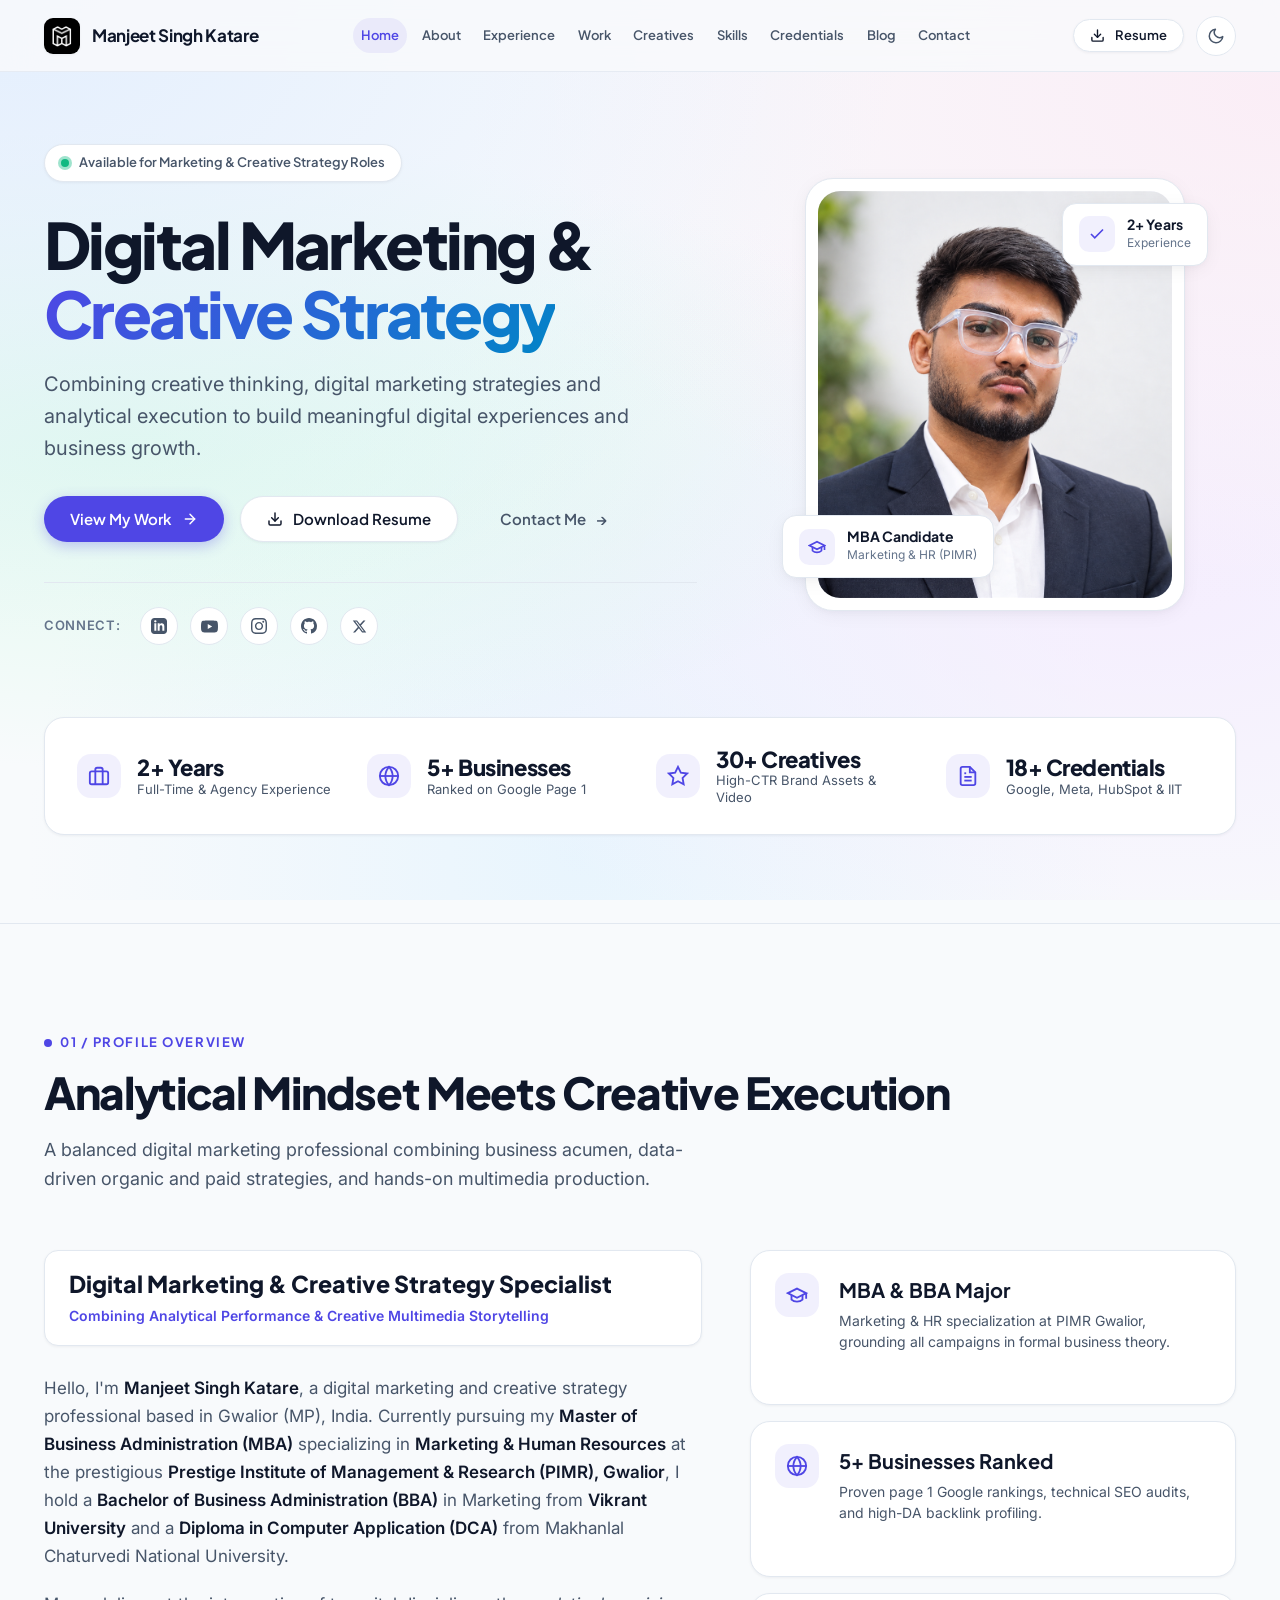
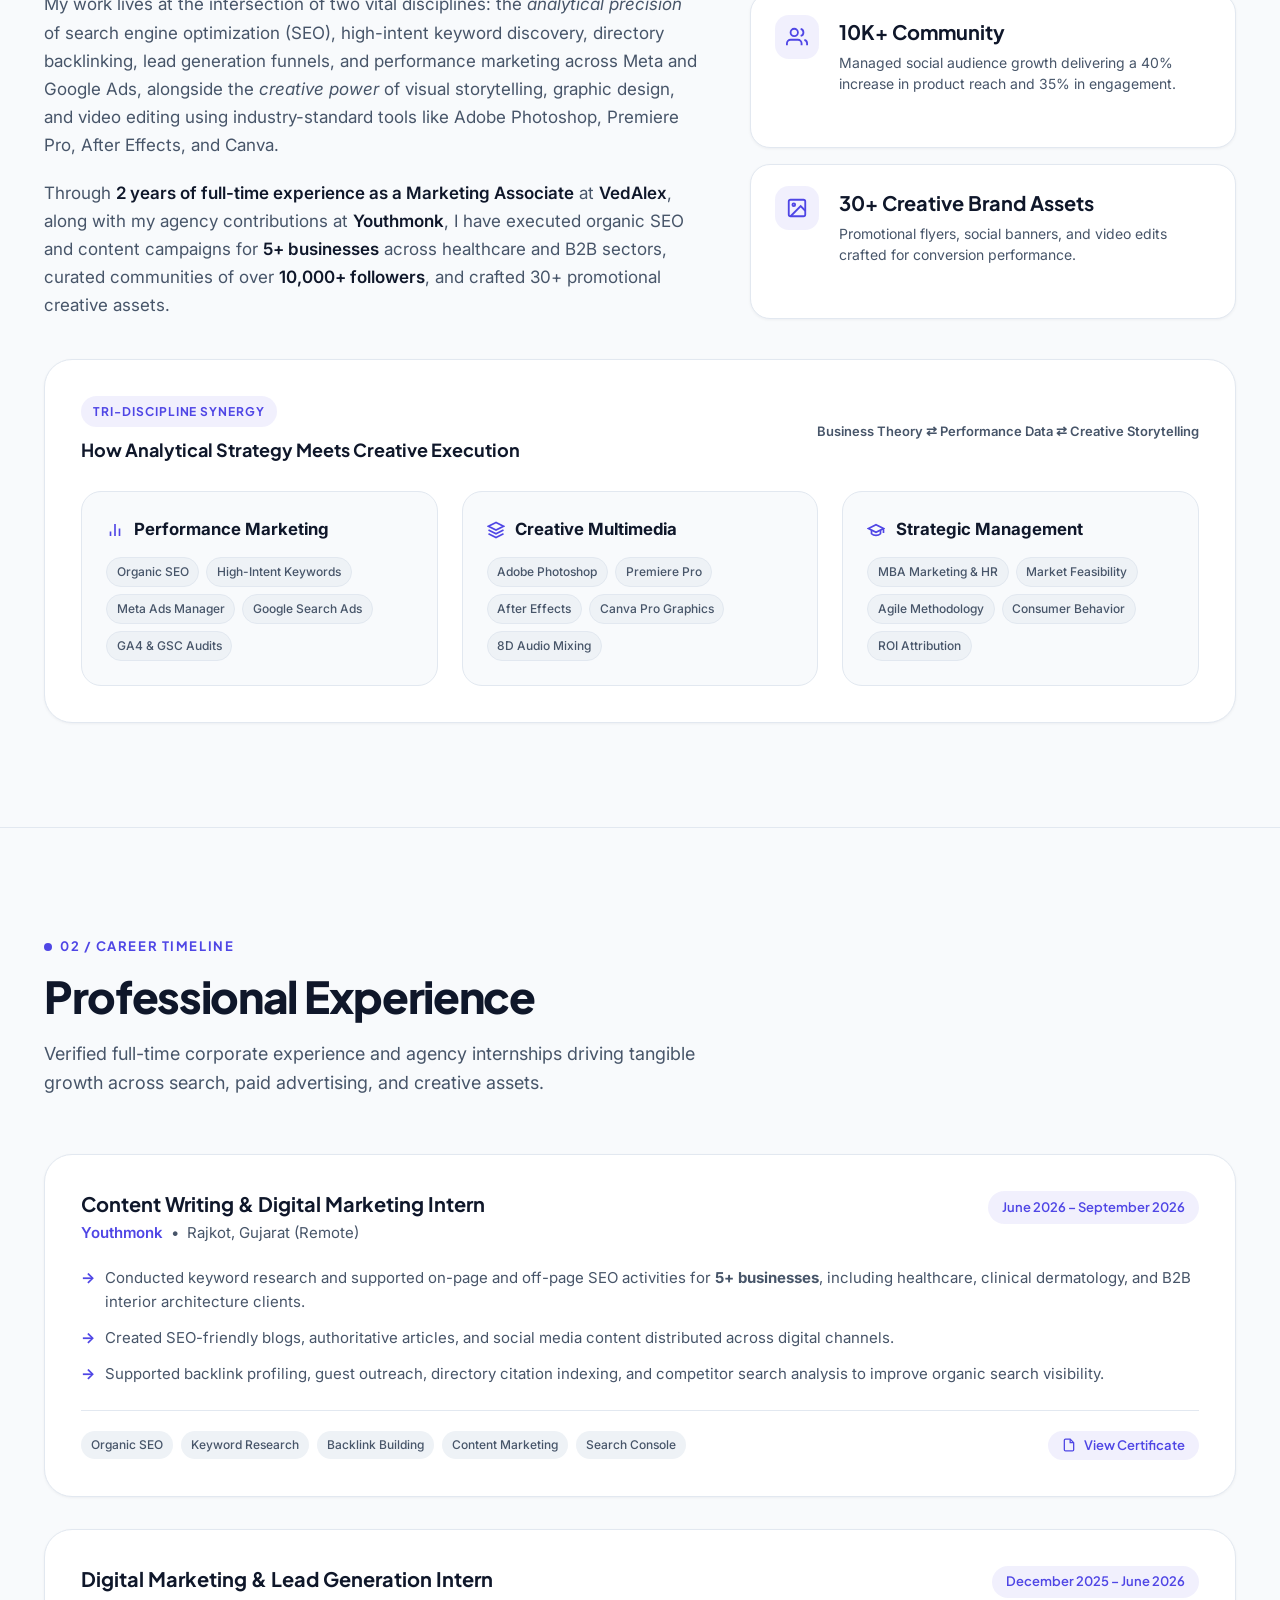
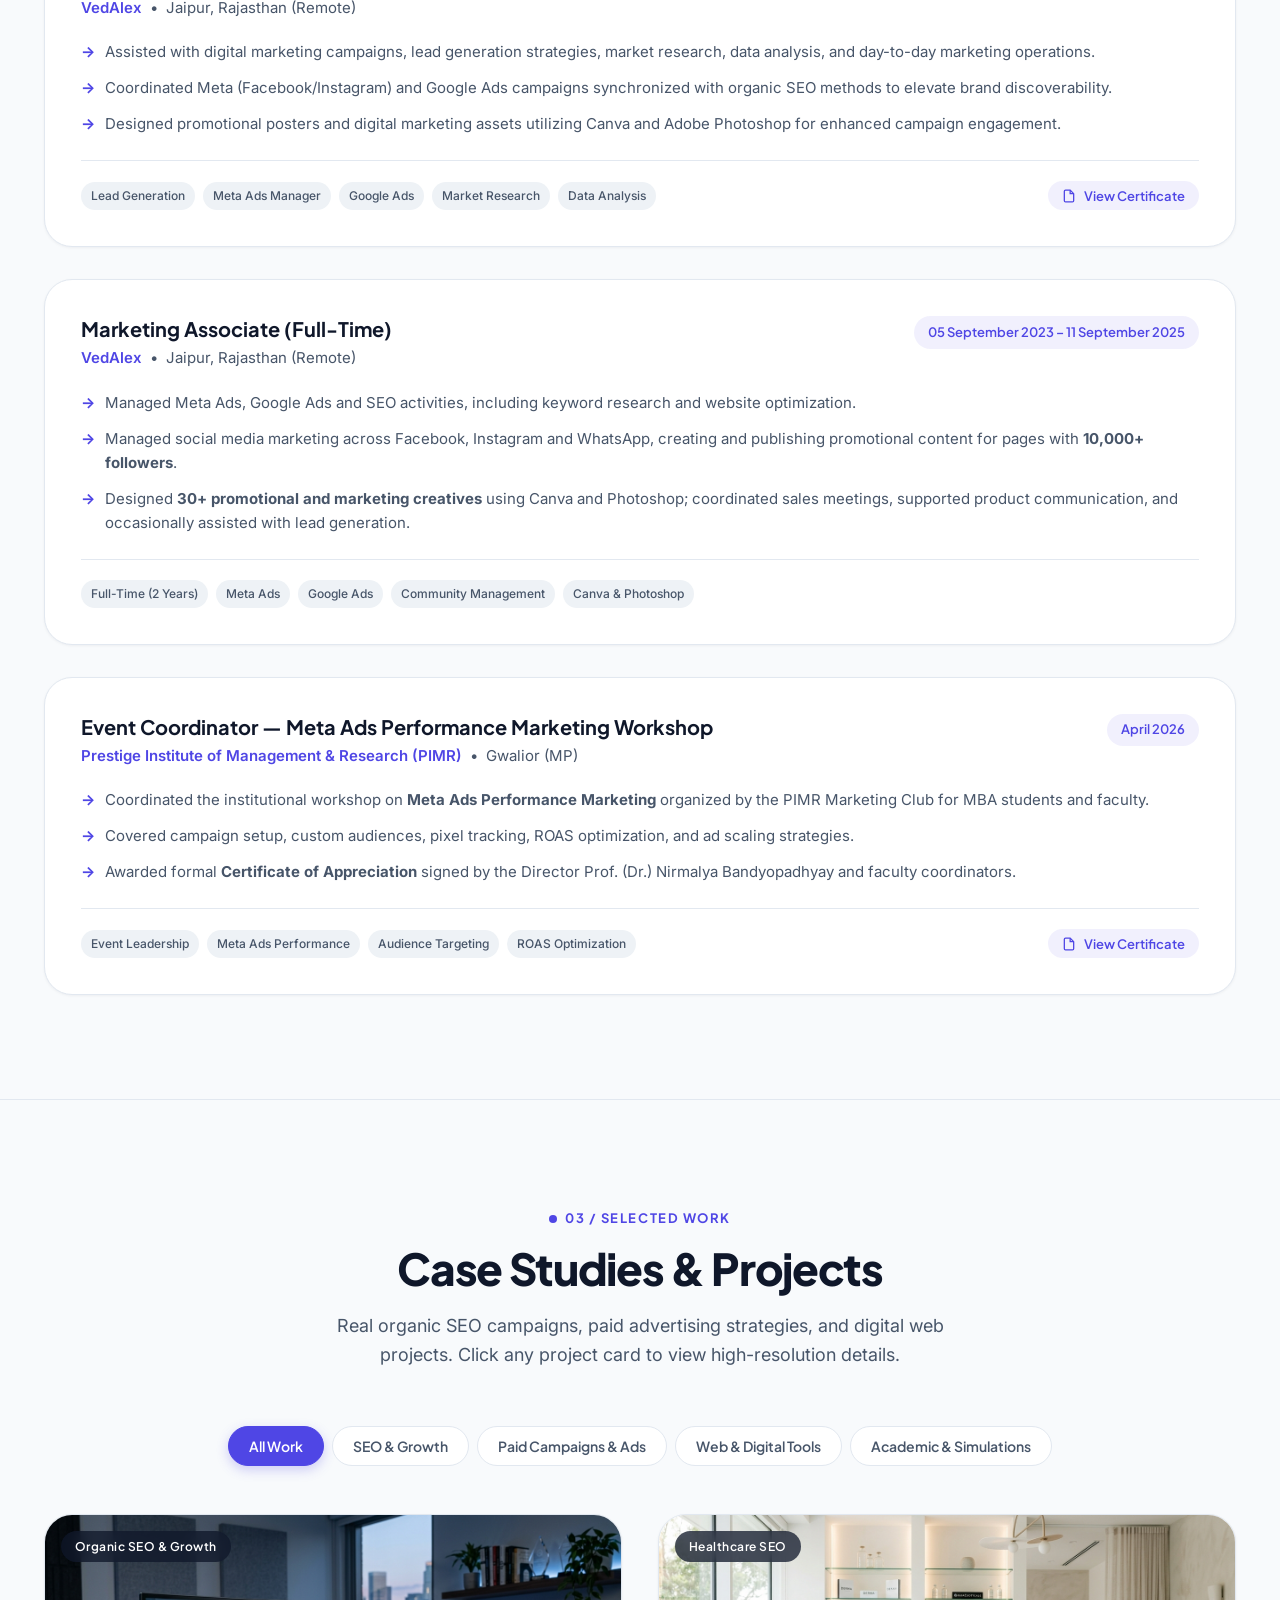
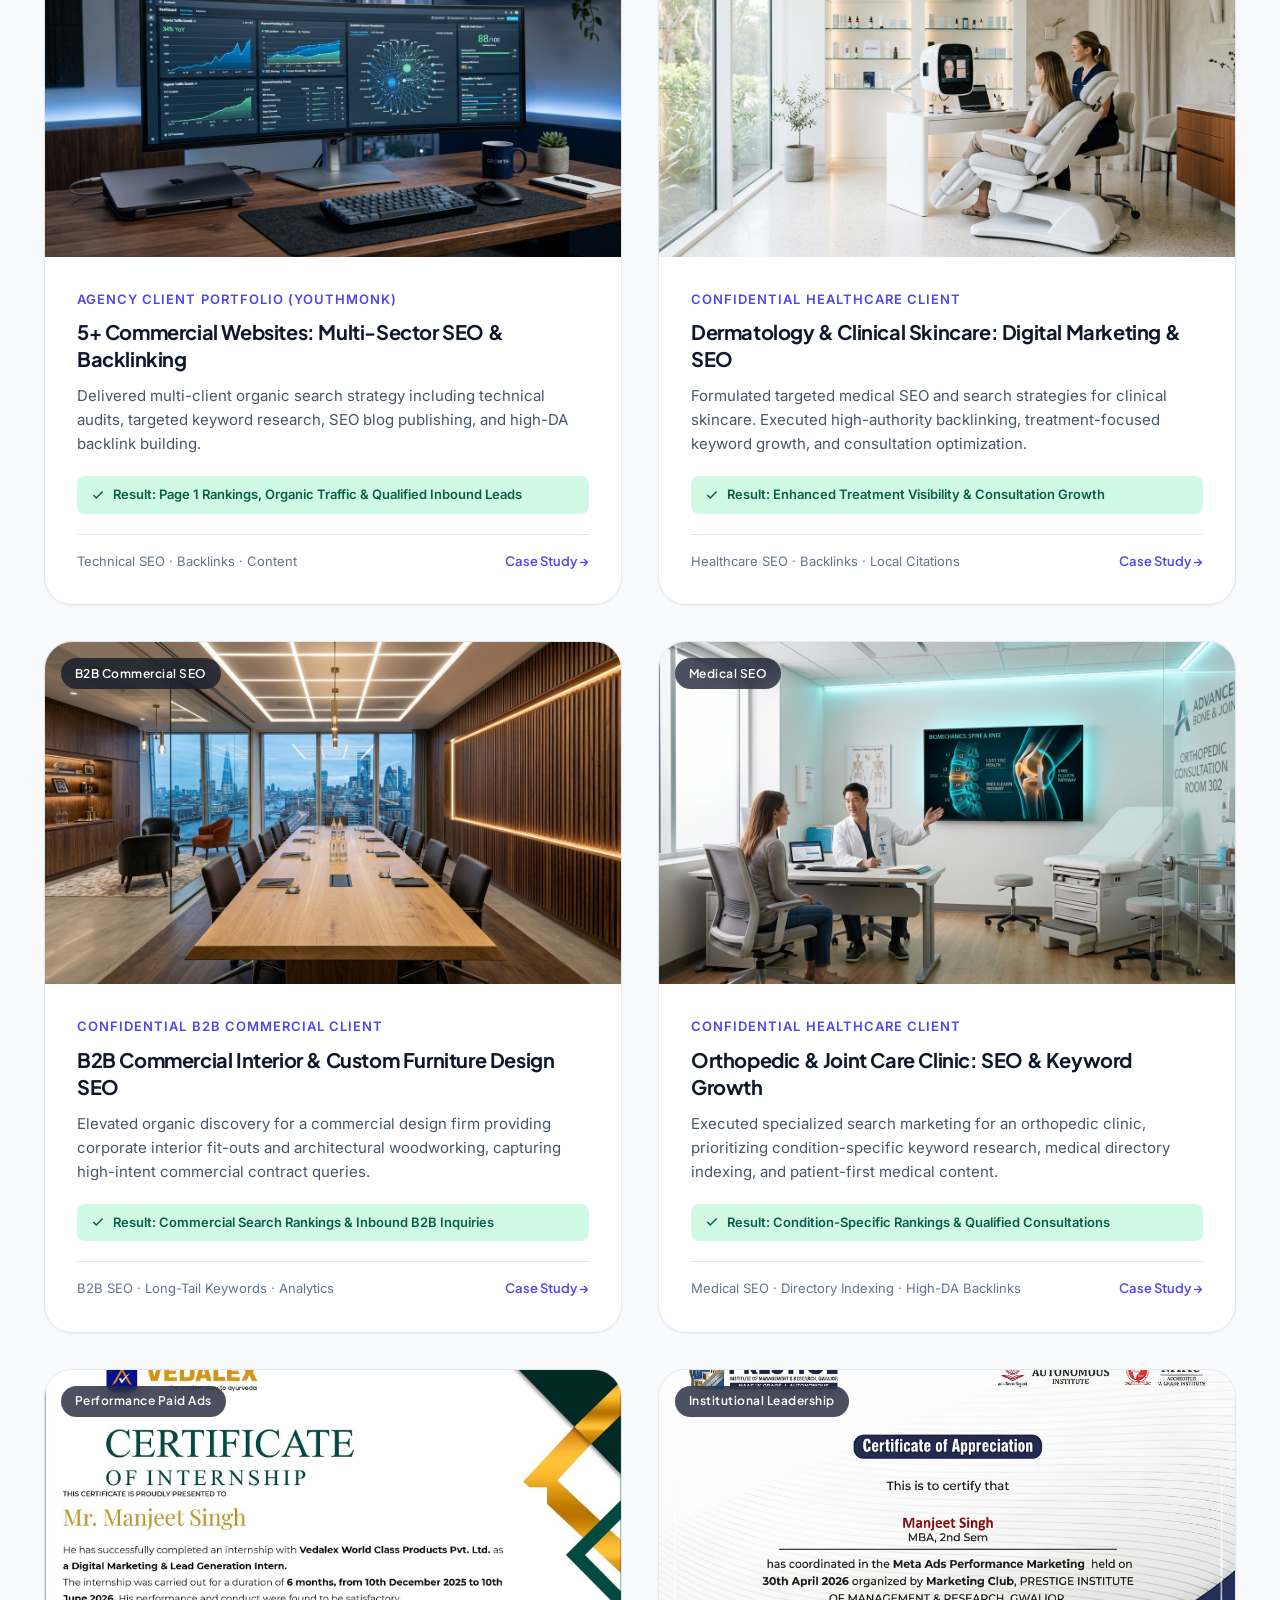
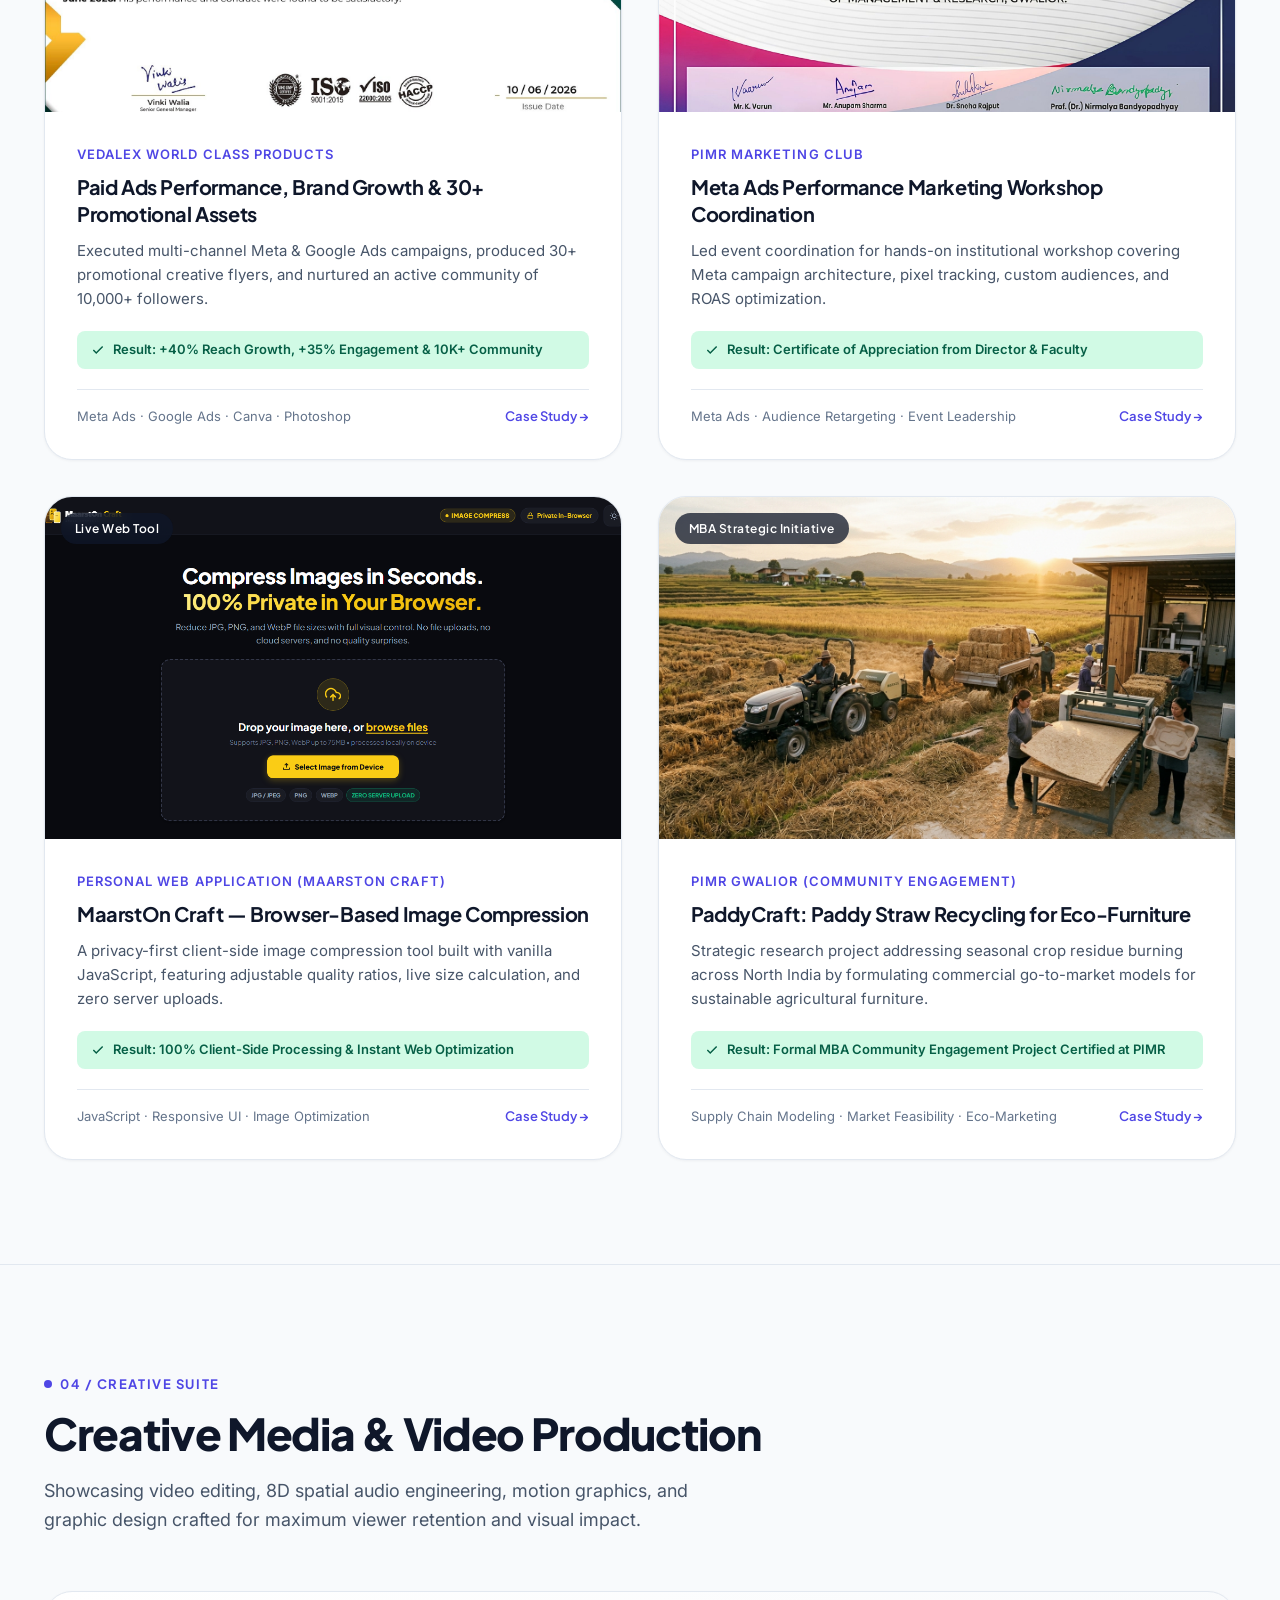
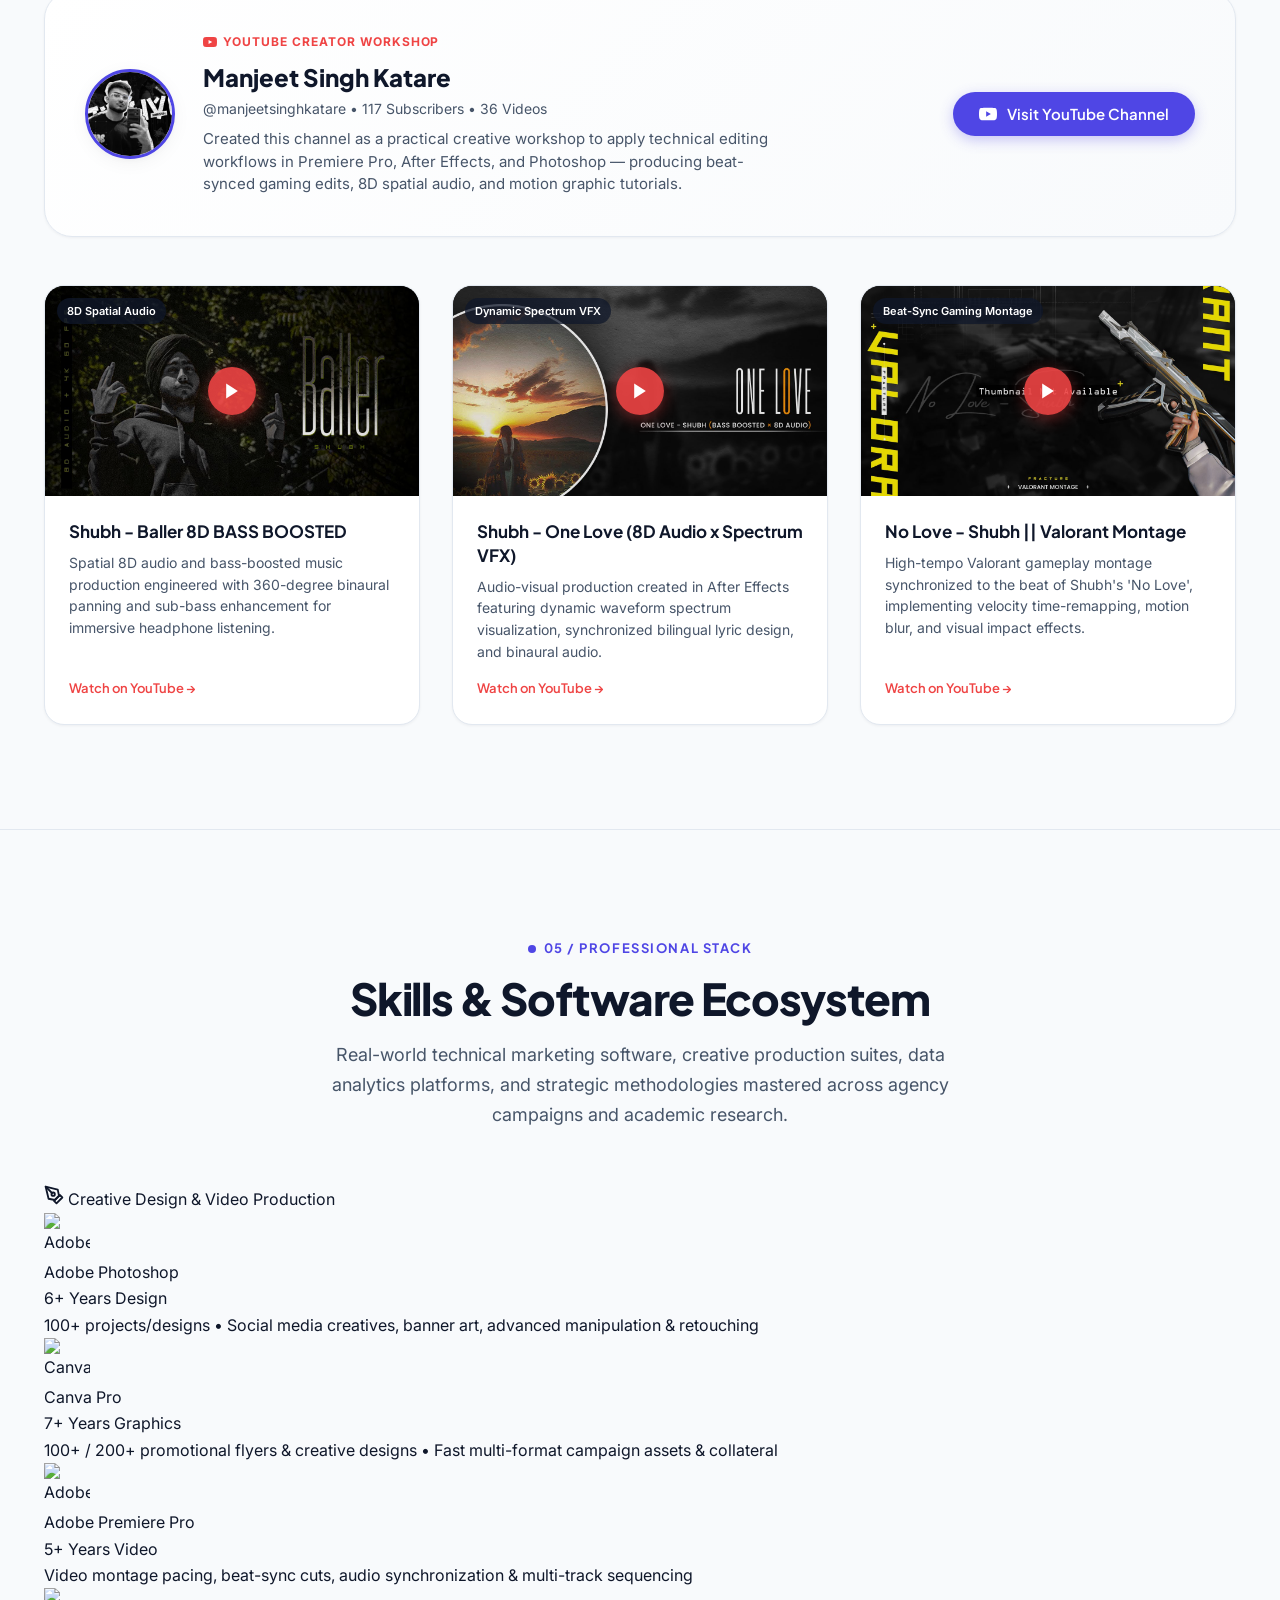
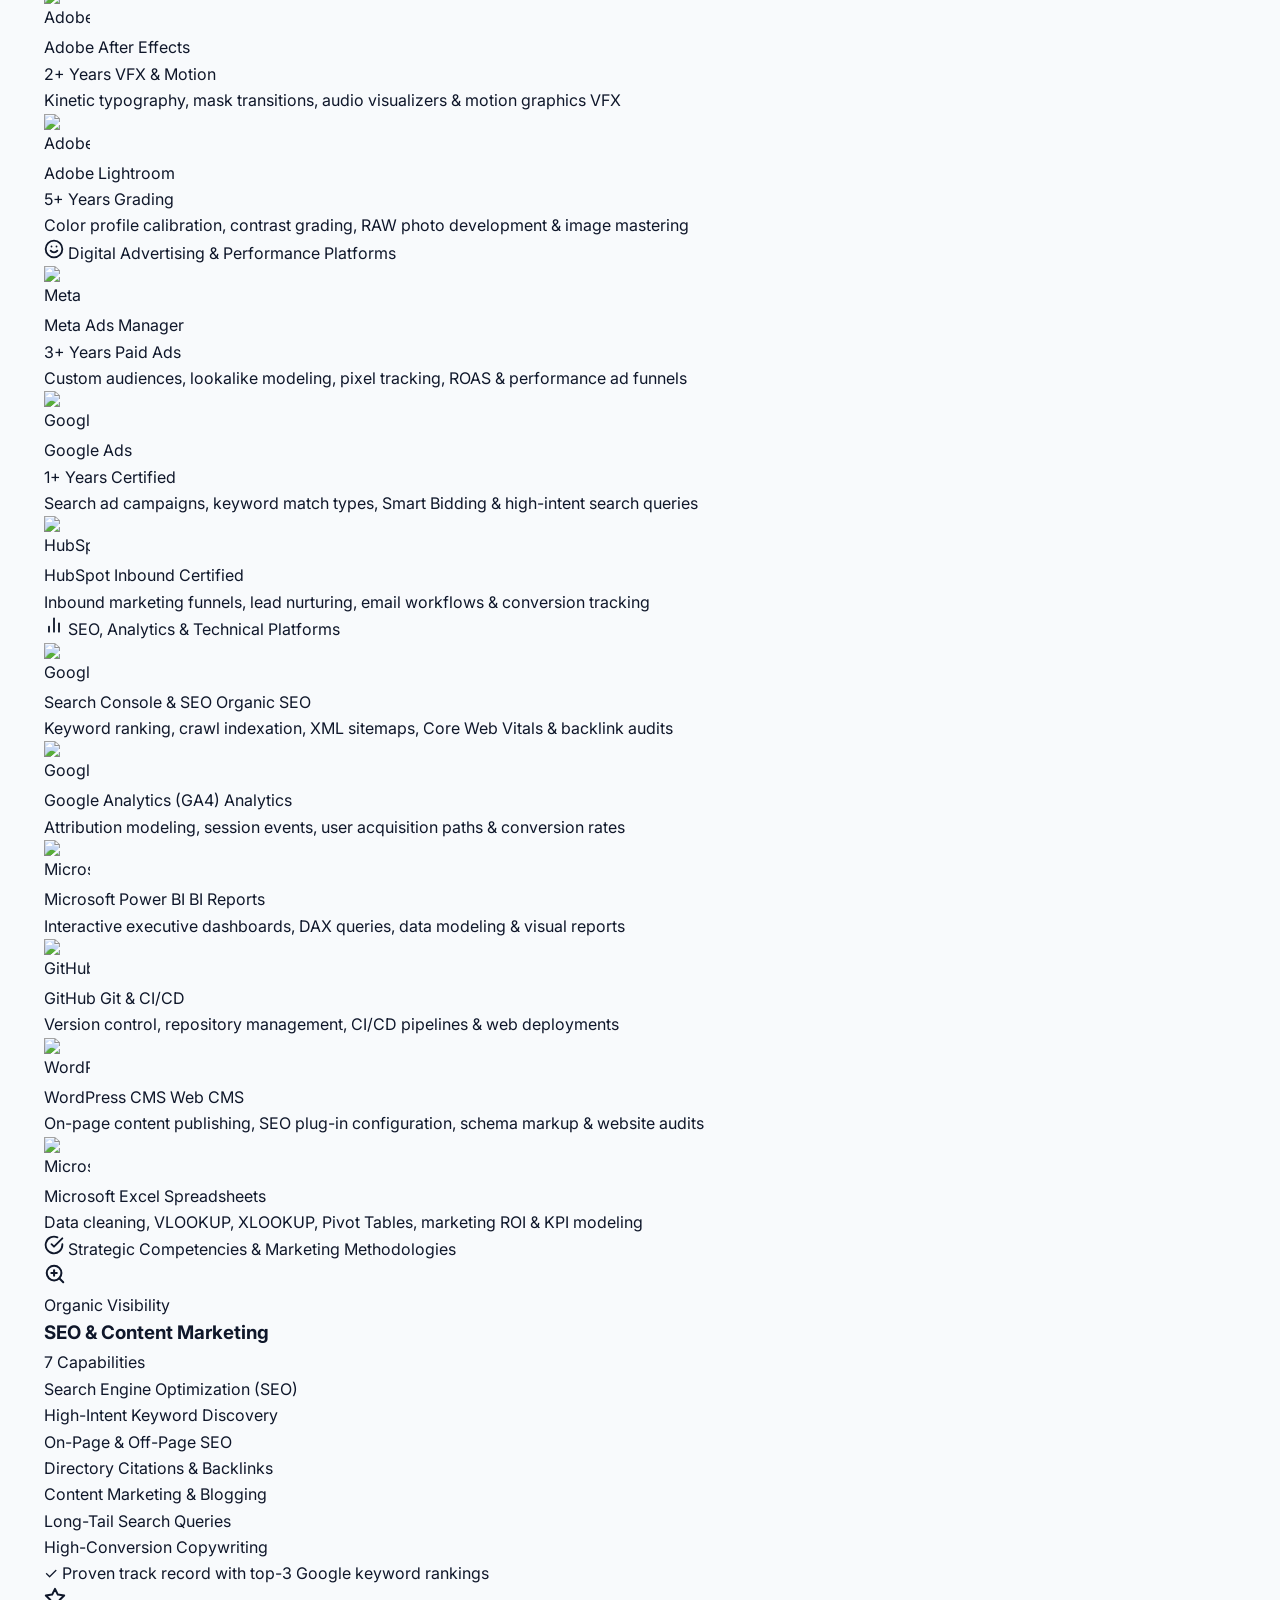
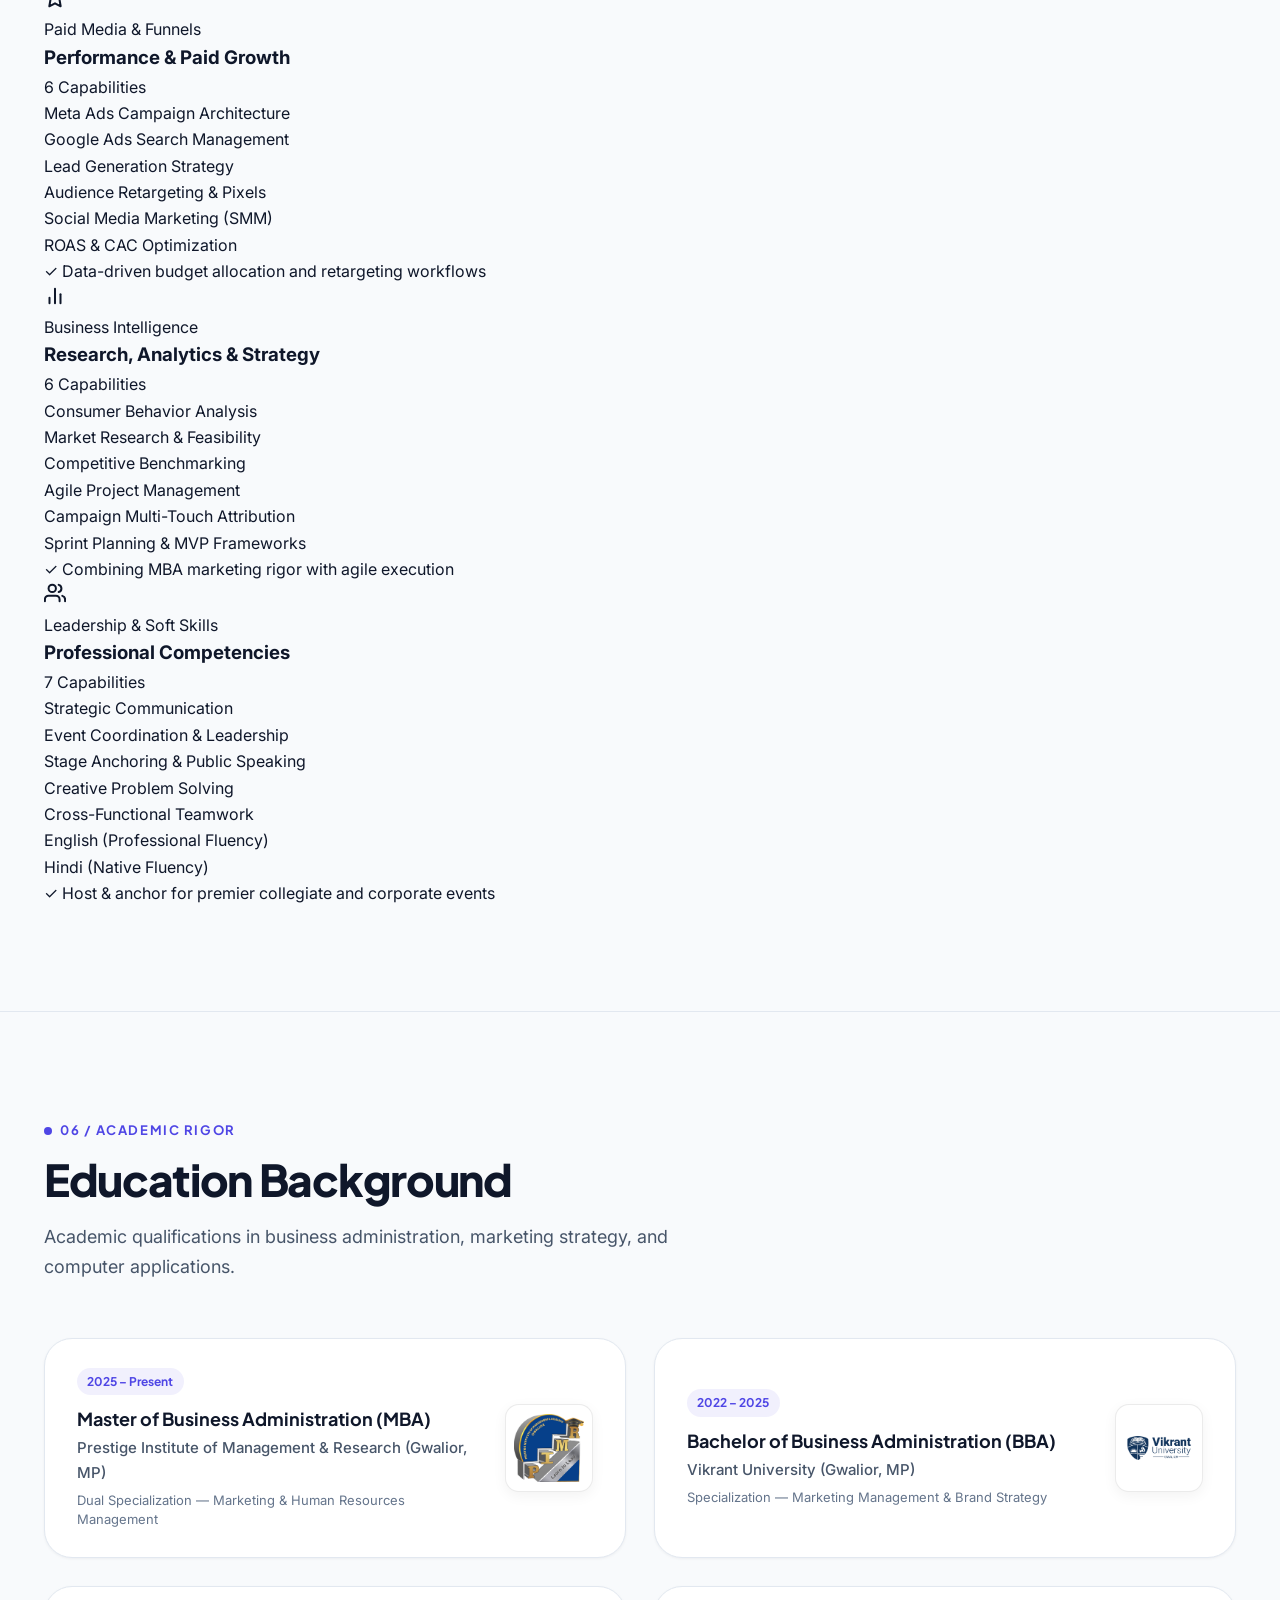
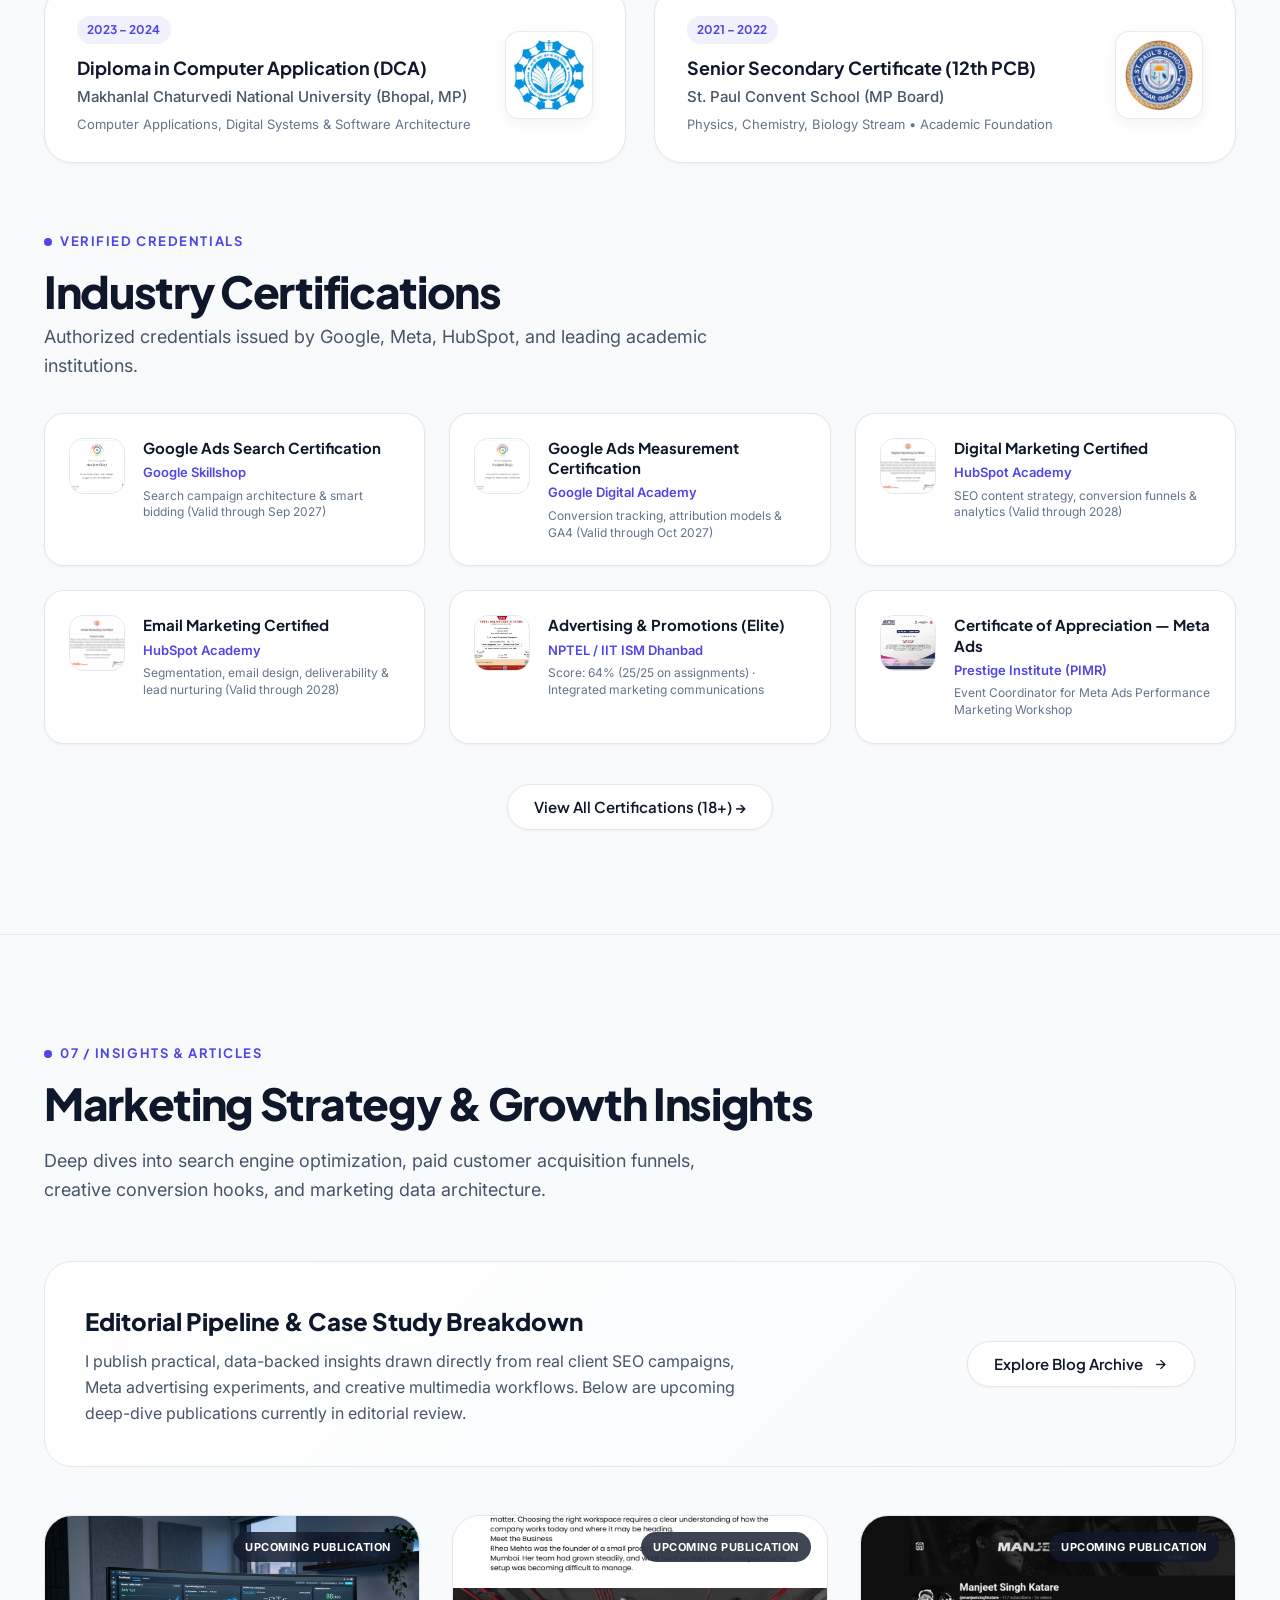
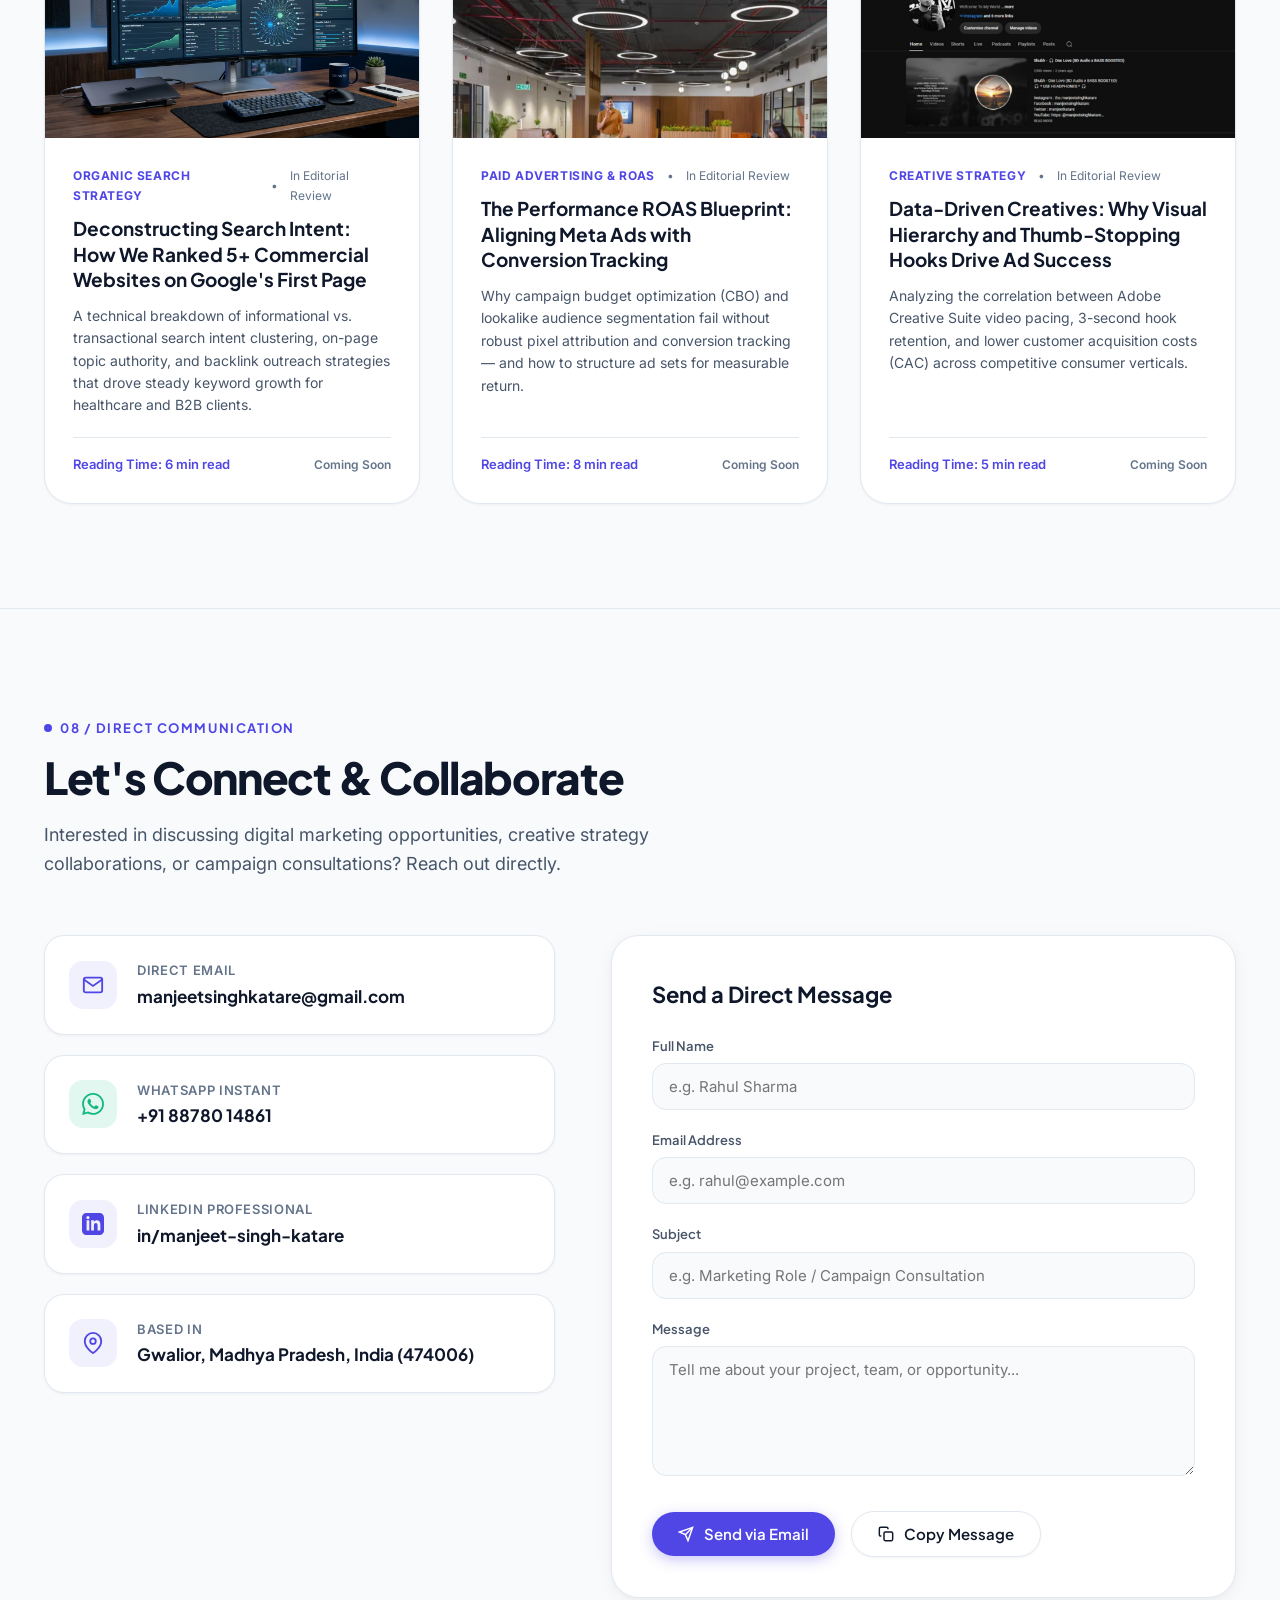
==== commit 0ba1f8d6: "Add files via upload" ====
--- a/index.html
+++ b/index.html
@@ -207,10 +207,10 @@
     <section id="home" class="hero-section">
       <div class="container hero-grid">
         <div class="hero-content">
-          <div class="hero-status-pill">
+          <a href="#contact" class="hero-status-pill" aria-label="Available for Marketing &amp; Creative Strategy Roles — Contact Me">
             <span class="status-dot"></span>
             <span>Available for Marketing &amp; Creative Strategy Roles</span>
-          </div>
+          </a>
 
           <h1 class="hero-headline">
             Digital Marketing &amp; <br>
@@ -1082,361 +1082,496 @@
     <!-- ========================================================================
          05 / Skills & Software Ecosystem (Digifoc Inspired Layout)
          ======================================================================== -->
-    <section id="skills" class="section section-alt">
+            <section id="skills" class="section section-alt">
       <div class="container">
         <div class="section-header text-center">
           <span class="section-kicker">05 / Professional Stack</span>
-          <h2 class="section-title">Skills &amp; Abilities</h2>
-          <p class="section-subtitle">Real-world technical marketing software, data reporting tools, advertising platforms, and creative multimedia applications mastered across agency campaigns and academic research.</p>
-        </div>
-
-        <div class="skills-table-container">
-          <!-- Row 1: Analytical & Reporting -->
-          <div class="skills-category-row">
-            <div class="skills-cat-label">
-              <span class="skills-cat-check" aria-hidden="true">
-                <svg width="14" height="14" viewBox="0 0 24 24" fill="none" stroke="currentColor" stroke-width="3" stroke-linecap="round" stroke-linejoin="round">
-                  <polyline points="20 6 9 17 4 12"></polyline>
-                </svg>
-              </span>
-              <span>Analytical &amp; Reporting</span>
-              <span class="skills-cat-colon">:</span>
-            </div>
-            <div class="skills-badge-list">
-              <!-- Google Analytics -->
-              <div class="skill-tool-badge">
-                <span class="tool-badge-icon">
-                  <svg width="22" height="22" viewBox="0 0 24 24" fill="none">
-                    <path d="M22.84 2.9982v17.9987c.0086 1.6473-1.3197 2.9897-2.967 2.9984a2.9808 2.9808 0 01-.3677-.0208c-1.528-.226-2.6477-1.5558-2.6105-3.1V3.1204c-.0369-1.5458 1.0856-2.8762 2.6157-3.1 1.6361-.1915 3.1178.9796 3.3093 2.6158.014.1201.0208.241.0202.3619z" fill="#f9ab00"/>
-                    <path d="M12.0054 9.045c-1.6495.0904-2.9293 1.474-2.891 3.1256v7.9846c0 2.167.9535 3.4825 2.3505 3.763 1.6118.3266 3.1832-.7152 3.5098-2.327.04-.1974.06-.3983.0593-.5998v-8.9585c.003-1.6474-1.33-2.9852-2.9773-2.9882z" fill="#e37400"/>
-                    <circle cx="4.13" cy="21.03" r="2.97" fill="#e37400"/>
-                  </svg>
-                </span>
-                <span>Google Analytics 4 (GA4)</span>
-              </div>
-
-              <!-- Google Search Console -->
-              <div class="skill-tool-badge">
-                <span class="tool-badge-icon">
-                  <svg width="22" height="22" viewBox="0 0 48 48" fill="none">
-                    <circle cx="21" cy="21" r="13" stroke="#4285f4" stroke-width="4"/>
-                    <path d="M30.5 30.5L42 42" stroke="#ea4335" stroke-width="4.5" stroke-linecap="round"/>
-                    <rect x="15" y="24" width="3" height="6" rx="1.5" fill="#34a853"/>
-                    <rect x="20" y="19" width="3" height="11" rx="1.5" fill="#fabb05"/>
-                    <rect x="25" y="14" width="3" height="16" rx="1.5" fill="#4285f4"/>
-                  </svg>
-                </span>
-                <span>Google Search Console</span>
-              </div>
-
-              <!-- Microsoft Power BI -->
-              <div class="skill-tool-badge">
-                <span class="tool-badge-icon">
-                  <svg width="22" height="22" viewBox="0 0 48 48" fill="none">
-                    <rect x="10" y="26" width="6" height="14" rx="2" fill="#f2c811"/>
-                    <rect x="21" y="18" width="6" height="22" rx="2" fill="#f5d547"/>
-                    <rect x="32" y="10" width="6" height="30" rx="2" fill="#cca000"/>
-                  </svg>
-                </span>
-                <span>Microsoft Power BI</span>
-              </div>
-
-              <!-- Microsoft Excel -->
-              <div class="skill-tool-badge">
-                <span class="tool-badge-icon">
-                  <svg width="22" height="22" viewBox="0 0 48 48" fill="none">
-                    <rect x="6" y="8" width="36" height="32" rx="4" fill="#107c41"/>
-                    <path d="M22 16h16v16H22z" fill="#085429"/>
-                    <line x1="30" y1="16" x2="30" y2="32" stroke="#ffffff" stroke-width="1.2" stroke-opacity="0.6"/>
-                    <line x1="22" y1="24" x2="38" y2="24" stroke="#ffffff" stroke-width="1.2" stroke-opacity="0.6"/>
-                    <rect x="6" y="12" width="20" height="24" rx="3" fill="#107c41" stroke="#229954" stroke-width="1"/>
-                    <text x="16" y="29.5" font-family="-apple-system, BlinkMacSystemFont, 'Segoe UI', 'Inter', sans-serif" font-weight="900" font-size="18" fill="#ffffff" text-anchor="middle">X</text>
-                  </svg>
-                </span>
-                <span>Microsoft Excel</span>
-              </div>
-
-              <!-- Attribution Modeling -->
-              <div class="skill-tool-badge">
-                <span class="tool-badge-icon">
-                  <svg width="20" height="20" viewBox="0 0 24 24" fill="none" stroke="#2563eb" stroke-width="2" stroke-linecap="round" stroke-linejoin="round">
-                    <path d="M21.21 15.89A10 10 0 1 1 8 2.83"></path>
-                    <path d="M22 12A10 10 0 0 0 12 2v10z"></path>
-                  </svg>
-                </span>
-                <span>Attribution Modeling</span>
-              </div>
-            </div>
-          </div>
-
-          <!-- Row 2: SEM, SEO & Web Creation -->
-          <div class="skills-category-row">
-            <div class="skills-cat-label">
-              <span class="skills-cat-check" aria-hidden="true">
-                <svg width="14" height="14" viewBox="0 0 24 24" fill="none" stroke="currentColor" stroke-width="3" stroke-linecap="round" stroke-linejoin="round">
-                  <polyline points="20 6 9 17 4 12"></polyline>
-                </svg>
-              </span>
-              <span>SEM, SEO &amp; Web Creation</span>
-              <span class="skills-cat-colon">:</span>
-            </div>
-            <div class="skills-badge-list">
-              <!-- Google Ads -->
-              <div class="skill-tool-badge">
-                <span class="tool-badge-icon">
-                  <svg width="22" height="22" viewBox="0 0 48 48">
-                    <path d="M12.4 31.2L24.8 9.7c1.4-2.4 4.5-3.3 6.9-1.9 2.4 1.4 3.3 4.5 1.9 6.9L21.2 36.2c-1.4 2.4-4.5 3.3-6.9 1.9-2.4-1.4-3.3-4.5-1.9-6.9z" fill="#fabb05"/>
-                    <path d="M37.5 36.2c1.4-2.4.6-5.5-1.9-6.9L23.2 17.8c-2.4-1.4-5.5-.6-6.9 1.9-1.4 2.4-.6 5.5 1.9 6.9l12.4 11.5c2.4 1.4 5.5.6 6.9-1.9z" fill="#4285f4"/>
-                    <circle cx="16.8" cy="35.2" r="5" fill="#34a853"/>
-                  </svg>
-                </span>
-                <span>Google Ads</span>
-              </div>
-
-              <!-- WordPress CMS -->
-              <div class="skill-tool-badge">
-                <span class="tool-badge-icon">
-                  <svg width="22" height="22" viewBox="0 0 24 24" fill="#21759b">
-                    <path d="M21.469 6.825c.84 1.537 1.318 3.3 1.318 5.175 0 3.979-2.156 7.456-5.363 9.325l3.295-9.527c.615-1.54.82-2.771.82-3.864 0-.405-.026-.78-.07-1.11m-7.981.105c.647-.03 1.232-.105 1.232-.105.582-.075.514-.93-.067-.899 0 0-1.755.135-2.88.135-1.064 0-2.85-.15-2.85-.15-.585-.03-.661.855-.075.885 0 0 .54.061 1.125.09l1.68 4.605-2.37 7.08L5.354 6.9c.649-.03 1.234-.1 1.234-.1.585-.075.516-.93-.065-.896 0 0-1.746.138-2.874.138-.2 0-.438-.008-.69-.015C4.911 3.15 8.235 1.215 12 1.215c2.809 0 5.365 1.072 7.286 2.833-.046-.003-.091-.009-.141-.009-1.06 0-1.812.923-1.812 1.914 0 .89.513 1.643 1.06 2.531.411.72.89 1.643.89 2.977 0 .915-.354 1.994-.821 3.479l-1.075 3.585-3.9-11.61.001.014zM12 22.784c-1.059 0-2.081-.153-3.048-.437l3.237-9.406 3.315 9.087c.024.053.05.101.078.149-1.12.393-2.325.609-3.582.609M1.211 12c0-1.564.336-3.05.935-4.39L7.29 21.709C3.694 19.96 1.212 16.271 1.211 12M12 0C5.385 0 0 5.385 0 12s5.385 12 12 12 12-5.385 12-12S18.615 0 12 0"/>
-                  </svg>
-                </span>
-                <span>WordPress CMS</span>
-              </div>
-
-              <!-- Technical SEO -->
-              <div class="skill-tool-badge">
-                <span class="tool-badge-icon">
-                  <svg width="20" height="20" viewBox="0 0 24 24" fill="none" stroke="#059669" stroke-width="2" stroke-linecap="round" stroke-linejoin="round">
-                    <polyline points="22 12 18 12 15 21 9 3 6 12 2 12"></polyline>
-                  </svg>
-                </span>
-                <span>Technical &amp; On-Page SEO</span>
-              </div>
-
-              <!-- Keyword Discovery -->
-              <div class="skill-tool-badge">
-                <span class="tool-badge-icon">
-                  <svg width="20" height="20" viewBox="0 0 24 24" fill="none" stroke="#d97706" stroke-width="2" stroke-linecap="round" stroke-linejoin="round">
-                    <circle cx="11" cy="11" r="8"></circle>
-                    <line x1="21" y1="21" x2="16.65" y2="16.65"></line>
-                  </svg>
-                </span>
+          <h2 class="section-title">Skills &amp; Software Ecosystem</h2>
+          <p class="section-subtitle">Real-world technical marketing software, creative production suites, data analytics platforms, and strategic methodologies mastered across agency campaigns and academic research.</p>
+        </div>
+
+        <!-- 1. Creative Design & Video Production -->
+        <div class="domain-skills-title">
+          <span class="domain-title-icon" aria-hidden="true">
+            <svg width="20" height="20" viewBox="0 0 24 24" fill="none" stroke="currentColor" stroke-width="2.2" stroke-linecap="round" stroke-linejoin="round">
+              <path d="M12 19l7-7 3 3-7 7-3-3z"></path>
+              <path d="M18 13l-1.5-7.5L2 2l3.5 14.5L13 18l5-5z"></path>
+              <path d="M2 2l7.586 7.586"></path>
+              <circle cx="11" cy="11" r="2"></circle>
+            </svg>
+          </span>
+          <span>Creative Design &amp; Video Production</span>
+        </div>
+
+        <div class="tools-software-grid">
+          <!-- Adobe Photoshop -->
+          <div class="tool-software-card">
+            <div class="tool-icon-wrapper">
+              <img src="assets/images/skills/photoshop_color.svg" alt="Adobe Photoshop" class="tool-brand-img" width="46" height="46" loading="lazy">
+            </div>
+            <div class="tool-info">
+              <div class="tool-name-row">
+                <span class="tool-name">Adobe Photoshop</span>
+                <div class="tool-badges-group">
+                  <span class="tool-exp-badge">6+ Years</span>
+                  <span class="tool-badge">Design</span>
+                </div>
+              </div>
+              <div class="tool-role-desc">100+ projects/designs &bull; Social media creatives, banner art, advanced manipulation &amp; retouching</div>
+            </div>
+          </div>
+
+          <!-- Canva Pro -->
+          <div class="tool-software-card">
+            <div class="tool-icon-wrapper">
+              <img src="assets/images/skills/canva_color.svg" alt="Canva Pro" class="tool-brand-img" width="46" height="46" loading="lazy">
+            </div>
+            <div class="tool-info">
+              <div class="tool-name-row">
+                <span class="tool-name">Canva Pro</span>
+                <div class="tool-badges-group">
+                  <span class="tool-exp-badge">7+ Years</span>
+                  <span class="tool-badge">Graphics</span>
+                </div>
+              </div>
+              <div class="tool-role-desc">100+ / 200+ promotional flyers &amp; creative designs &bull; Fast multi-format campaign assets &amp; collateral</div>
+            </div>
+          </div>
+
+          <!-- Adobe Premiere Pro -->
+          <div class="tool-software-card">
+            <div class="tool-icon-wrapper">
+              <img src="assets/images/skills/premiere_color.svg" alt="Adobe Premiere Pro" class="tool-brand-img" width="46" height="46" loading="lazy">
+            </div>
+            <div class="tool-info">
+              <div class="tool-name-row">
+                <span class="tool-name">Adobe Premiere Pro</span>
+                <div class="tool-badges-group">
+                  <span class="tool-exp-badge">5+ Years</span>
+                  <span class="tool-badge">Video</span>
+                </div>
+              </div>
+              <div class="tool-role-desc">Video montage pacing, beat-sync cuts, audio synchronization &amp; multi-track sequencing</div>
+            </div>
+          </div>
+
+          <!-- Adobe After Effects -->
+          <div class="tool-software-card">
+            <div class="tool-icon-wrapper">
+              <img src="assets/images/skills/aftereffects_color.svg" alt="Adobe After Effects" class="tool-brand-img" width="46" height="46" loading="lazy">
+            </div>
+            <div class="tool-info">
+              <div class="tool-name-row">
+                <span class="tool-name">Adobe After Effects</span>
+                <div class="tool-badges-group">
+                  <span class="tool-exp-badge">2+ Years</span>
+                  <span class="tool-badge">VFX &amp; Motion</span>
+                </div>
+              </div>
+              <div class="tool-role-desc">Kinetic typography, mask transitions, audio visualizers &amp; motion graphics VFX</div>
+            </div>
+          </div>
+
+          <!-- Adobe Lightroom -->
+          <div class="tool-software-card">
+            <div class="tool-icon-wrapper">
+              <img src="assets/images/skills/adobe_lightroom_color.svg" alt="Adobe Lightroom" class="tool-brand-img" width="46" height="46" loading="lazy">
+            </div>
+            <div class="tool-info">
+              <div class="tool-name-row">
+                <span class="tool-name">Adobe Lightroom</span>
+                <div class="tool-badges-group">
+                  <span class="tool-exp-badge">5+ Years</span>
+                  <span class="tool-badge">Grading</span>
+                </div>
+              </div>
+              <div class="tool-role-desc">Color profile calibration, contrast grading, RAW photo development &amp; image mastering</div>
+            </div>
+          </div>
+        </div>
+
+        <!-- 2. Digital Advertising & Performance Platforms -->
+        <div class="domain-skills-title">
+          <span class="domain-title-icon" aria-hidden="true">
+            <svg width="20" height="20" viewBox="0 0 24 24" fill="none" stroke="currentColor" stroke-width="2.2" stroke-linecap="round" stroke-linejoin="round">
+              <circle cx="12" cy="12" r="10"></circle>
+              <path d="M8 14s1.5 2 4 2 4-2 4-2"></path>
+              <line x1="9" y1="9" x2="9.01" y2="9"></line>
+              <line x1="15" y1="9" x2="15.01" y2="9"></line>
+            </svg>
+          </span>
+          <span>Digital Advertising &amp; Performance Platforms</span>
+        </div>
+
+        <div class="tools-software-grid">
+          <!-- Meta Ads Manager -->
+          <div class="tool-software-card">
+            <div class="tool-icon-wrapper">
+              <img src="assets/images/skills/meta_color.svg" alt="Meta Ads Manager" class="tool-brand-img" width="46" height="46" loading="lazy">
+            </div>
+            <div class="tool-info">
+              <div class="tool-name-row">
+                <span class="tool-name">Meta Ads Manager</span>
+                <div class="tool-badges-group">
+                  <span class="tool-exp-badge">3+ Years</span>
+                  <span class="tool-badge">Paid Ads</span>
+                </div>
+              </div>
+              <div class="tool-role-desc">Custom audiences, lookalike modeling, pixel tracking, ROAS &amp; performance ad funnels</div>
+            </div>
+          </div>
+
+          <!-- Google Ads -->
+          <div class="tool-software-card">
+            <div class="tool-icon-wrapper">
+              <img src="assets/images/skills/google_ads_color.svg" alt="Google Ads" class="tool-brand-img" width="46" height="46" loading="lazy">
+            </div>
+            <div class="tool-info">
+              <div class="tool-name-row">
+                <span class="tool-name">Google Ads</span>
+                <div class="tool-badges-group">
+                  <span class="tool-exp-badge">1+ Years</span>
+                  <span class="tool-badge">Certified</span>
+                </div>
+              </div>
+              <div class="tool-role-desc">Search ad campaigns, keyword match types, Smart Bidding &amp; high-intent search queries</div>
+            </div>
+          </div>
+
+          <!-- HubSpot Inbound -->
+          <div class="tool-software-card">
+            <div class="tool-icon-wrapper">
+              <img src="assets/images/skills/hubspot_color.svg" alt="HubSpot Inbound" class="tool-brand-img" width="46" height="46" loading="lazy">
+            </div>
+            <div class="tool-info">
+              <div class="tool-name-row">
+                <span class="tool-name">HubSpot Inbound</span>
+                <span class="tool-badge">Certified</span>
+              </div>
+              <div class="tool-role-desc">Inbound marketing funnels, lead nurturing, email workflows &amp; conversion tracking</div>
+            </div>
+          </div>
+        </div>
+
+        <!-- 3. SEO, Analytics & Technical Platforms -->
+        <div class="domain-skills-title">
+          <span class="domain-title-icon" aria-hidden="true">
+            <svg width="20" height="20" viewBox="0 0 24 24" fill="none" stroke="currentColor" stroke-width="2.2" stroke-linecap="round" stroke-linejoin="round">
+              <line x1="18" y1="20" x2="18" y2="10"></line>
+              <line x1="12" y1="20" x2="12" y2="4"></line>
+              <line x1="6" y1="20" x2="6" y2="14"></line>
+            </svg>
+          </span>
+          <span>SEO, Analytics &amp; Technical Platforms</span>
+        </div>
+
+        <div class="tools-software-grid">
+          <!-- Google Search Console (SEO) -->
+          <div class="tool-software-card">
+            <div class="tool-icon-wrapper">
+              <img src="assets/images/skills/google_search_console_color.svg" alt="Google Search Console" class="tool-brand-img" width="46" height="46" loading="lazy">
+            </div>
+            <div class="tool-info">
+              <div class="tool-name-row">
+                <span class="tool-name">Search Console &amp; SEO</span>
+                <span class="tool-badge">Organic SEO</span>
+              </div>
+              <div class="tool-role-desc">Keyword ranking, crawl indexation, XML sitemaps, Core Web Vitals &amp; backlink audits</div>
+            </div>
+          </div>
+
+          <!-- Google Analytics -->
+          <div class="tool-software-card">
+            <div class="tool-icon-wrapper">
+              <img src="assets/images/skills/google_analytics_color.svg" alt="Google Analytics (GA4)" class="tool-brand-img" width="46" height="46" loading="lazy">
+            </div>
+            <div class="tool-info">
+              <div class="tool-name-row">
+                <span class="tool-name">Google Analytics (GA4)</span>
+                <span class="tool-badge">Analytics</span>
+              </div>
+              <div class="tool-role-desc">Attribution modeling, session events, user acquisition paths &amp; conversion rates</div>
+            </div>
+          </div>
+
+          <!-- Microsoft Power BI -->
+          <div class="tool-software-card">
+            <div class="tool-icon-wrapper">
+              <img src="assets/images/skills/powerbi_color.svg" alt="Microsoft Power BI" class="tool-brand-img" width="46" height="46" loading="lazy">
+            </div>
+            <div class="tool-info">
+              <div class="tool-name-row">
+                <span class="tool-name">Microsoft Power BI</span>
+                <span class="tool-badge">BI Reports</span>
+              </div>
+              <div class="tool-role-desc">Interactive executive dashboards, DAX queries, data modeling &amp; visual reports</div>
+            </div>
+          </div>
+
+          <!-- GitHub -->
+          <div class="tool-software-card">
+            <div class="tool-icon-wrapper">
+              <img src="assets/images/skills/github_color.svg" alt="GitHub" class="tool-brand-img" width="46" height="46" loading="lazy">
+            </div>
+            <div class="tool-info">
+              <div class="tool-name-row">
+                <span class="tool-name">GitHub</span>
+                <span class="tool-badge">Git &amp; CI/CD</span>
+              </div>
+              <div class="tool-role-desc">Version control, repository management, CI/CD pipelines &amp; web deployments</div>
+            </div>
+          </div>
+
+          <!-- WordPress CMS -->
+          <div class="tool-software-card">
+            <div class="tool-icon-wrapper">
+              <img src="assets/images/skills/wordpress_color.svg" alt="WordPress CMS" class="tool-brand-img" width="46" height="46" loading="lazy">
+            </div>
+            <div class="tool-info">
+              <div class="tool-name-row">
+                <span class="tool-name">WordPress CMS</span>
+                <span class="tool-badge">Web CMS</span>
+              </div>
+              <div class="tool-role-desc">On-page content publishing, SEO plug-in configuration, schema markup &amp; website audits</div>
+            </div>
+          </div>
+
+          <!-- Microsoft Excel -->
+          <div class="tool-software-card">
+            <div class="tool-icon-wrapper">
+              <img src="assets/images/skills/excel_color.svg" alt="Microsoft Excel" class="tool-brand-img" width="46" height="46" loading="lazy">
+            </div>
+            <div class="tool-info">
+              <div class="tool-name-row">
+                <span class="tool-name">Microsoft Excel</span>
+                <span class="tool-badge">Spreadsheets</span>
+              </div>
+              <div class="tool-role-desc">Data cleaning, VLOOKUP, XLOOKUP, Pivot Tables, marketing ROI &amp; KPI modeling</div>
+            </div>
+          </div>
+        </div>
+
+                <!-- 4. Strategic Competencies & Marketing Methodologies -->
+        <div class="domain-skills-title">
+          <span class="domain-title-icon" aria-hidden="true">
+            <svg width="20" height="20" viewBox="0 0 24 24" fill="none" stroke="currentColor" stroke-width="2.2" stroke-linecap="round" stroke-linejoin="round">
+              <path d="M22 11.08V12a10 10 0 1 1-5.93-9.14"></path>
+              <polyline points="22 4 12 14.01 9 11.01"></polyline>
+            </svg>
+          </span>
+          <span>Strategic Competencies &amp; Marketing Methodologies</span>
+        </div>
+
+        <div class="competencies-bento-grid">
+          <!-- Card 1: SEO & Content Marketing -->
+          <div class="competency-bento-card theme-emerald">
+            <div class="comp-card-top-accent"></div>
+            <div class="comp-card-header">
+              <div class="comp-card-icon-box">
+                <svg width="22" height="22" viewBox="0 0 24 24" fill="none" stroke="currentColor" stroke-width="2.2" stroke-linecap="round" stroke-linejoin="round">
+                  <circle cx="11" cy="11" r="8"></circle>
+                  <line x1="21" y1="21" x2="16.65" y2="16.65"></line>
+                  <line x1="11" y1="8" x2="11" y2="14"></line>
+                  <line x1="8" y1="11" x2="14" y2="11"></line>
+                </svg>
+              </div>
+              <div class="comp-card-title-group">
+                <span class="comp-card-kicker">Organic Visibility</span>
+                <h3 class="comp-card-title">SEO &amp; Content Marketing</h3>
+              </div>
+              <span class="comp-card-badge">7 Capabilities</span>
+            </div>
+
+            <div class="comp-chip-container">
+              <div class="comp-chip">
+                <span class="comp-chip-dot"></span>
+                <span>Search Engine Optimization (SEO)</span>
+              </div>
+              <div class="comp-chip">
+                <span class="comp-chip-dot"></span>
                 <span>High-Intent Keyword Discovery</span>
               </div>
-
-              <!-- Backlinks & Citations -->
-              <div class="skill-tool-badge">
-                <span class="tool-badge-icon">
-                  <svg width="20" height="20" viewBox="0 0 24 24" fill="none" stroke="#7c3aed" stroke-width="2" stroke-linecap="round" stroke-linejoin="round">
-                    <path d="M10 13a5 5 0 0 0 7.54.54l3-3a5 5 0 0 0-7.07-7.07l-1.72 1.71"></path>
-                    <path d="M14 11a5 5 0 0 0-7.54-.54l-3 3a5 5 0 0 0 7.07 7.07l1.71-1.71"></path>
-                  </svg>
-                </span>
+              <div class="comp-chip">
+                <span class="comp-chip-dot"></span>
+                <span>On-Page &amp; Off-Page SEO</span>
+              </div>
+              <div class="comp-chip">
+                <span class="comp-chip-dot"></span>
                 <span>Directory Citations &amp; Backlinks</span>
               </div>
-            </div>
-          </div>
-
-          <!-- Row 3: Social Media Marketing -->
-          <div class="skills-category-row">
-            <div class="skills-cat-label">
-              <span class="skills-cat-check" aria-hidden="true">
-                <svg width="14" height="14" viewBox="0 0 24 24" fill="none" stroke="currentColor" stroke-width="3" stroke-linecap="round" stroke-linejoin="round">
-                  <polyline points="20 6 9 17 4 12"></polyline>
-                </svg>
-              </span>
-              <span>Social Media Marketing</span>
-              <span class="skills-cat-colon">:</span>
-            </div>
-            <div class="skills-badge-list">
-              <!-- Meta Ads Manager -->
-              <div class="skill-tool-badge">
-                <span class="tool-badge-icon">
-                  <svg width="22" height="22" viewBox="0 0 24 24" fill="url(#metaGradSkills)">
-                    <defs>
-                      <linearGradient id="metaGradSkills" x1="0" y1="4" x2="24" y2="20" gradientUnits="userSpaceOnUse">
-                        <stop stop-color="#0081fb"/>
-                        <stop offset="1" stop-color="#0064e0"/>
-                      </linearGradient>
-                    </defs>
-                    <path d="M6.915 4.03c-1.968 0-3.683 1.28-4.871 3.113C.704 9.208 0 11.883 0 14.449c0 .706.07 1.369.21 1.973a6.624 6.624 0 0 0 .265.86 5.297 5.297 0 0 0 .371.761c.696 1.159 1.818 1.927 3.593 1.927 1.497 0 2.633-.671 3.965-2.444.76-1.012 1.144-1.626 2.663-4.32l.756-1.339.186-.325c.061.1.121.196.183.3l2.152 3.595c.724 1.21 1.665 2.556 2.47 3.314 1.046.987 1.992 1.22 3.06 1.22 1.075 0 1.876-.355 2.455-.843a3.743 3.743 0 0 0 .81-.973c.542-.939.861-2.127.861-3.745 0-2.72-.681-5.357-2.084-7.45-1.282-1.912-2.957-2.93-4.716-2.93-1.047 0-2.088.467-3.053 1.308-.652.57-1.257 1.29-1.82 2.05-.69-.875-1.335-1.547-1.958-2.056-1.182-.966-2.315-1.303-3.454-1.303zm10.16 2.053c1.147 0 2.188.758 2.992 1.999 1.132 1.748 1.647 4.195 1.647 6.4 0 1.548-.368 2.9-1.839 2.9-.58 0-1.027-.23-1.664-1.004-.496-.601-1.343-1.878-2.832-4.358l-.617-1.028a44.908 44.908 0 0 0-1.255-1.98c.07-.109.141-.224.211-.327 1.12-1.667 2.118-2.602 3.358-2.602zm-10.201.553c1.265 0 2.058.791 2.675 1.446.307.327.737.871 1.234 1.579l-1.02 1.566c-.757 1.163-1.882 3.017-2.837 4.338-1.191 1.649-1.81 1.817-2.486 1.817-.524 0-1.038-.237-1.383-.794-.263-.426-.464-1.13-.464-2.046 0-2.221.63-4.535 1.66-6.088.454-.687.964-1.226 1.533-1.533a2.264 2.264 0 0 1 1.088-.285z"/>
-                  </svg>
-                </span>
-                <span>Meta Ads Manager</span>
-              </div>
-
-              <!-- LinkedIn -->
-              <div class="skill-tool-badge">
-                <span class="tool-badge-icon">
-                  <svg width="22" height="22" viewBox="0 0 24 24" fill="#0a66c2">
-                    <path d="M19 0h-14c-2.761 0-5 2.239-5 5v14c0 2.761 2.239 5 5 5h14c2.762 0 5-2.239 5-5v-14c0-2.761-2.238-5-5-5zm-11 19h-3v-11h3v11zm-1.5-12.268c-.966 0-1.75-.79-1.75-1.764s.784-1.764 1.75-1.764 1.75.79 1.75 1.764-.783 1.764-1.75 1.764zm13.5 12.268h-3v-5.604c0-3.368-4-3.113-4 0v5.604h-3v-11h3v1.765c1.396-2.586 7-2.777 7 2.476v6.759z"/>
-                  </svg>
-                </span>
-                <span>LinkedIn Marketing</span>
-              </div>
-
-              <!-- YouTube -->
-              <div class="skill-tool-badge">
-                <span class="tool-badge-icon">
-                  <svg width="22" height="22" viewBox="0 0 24 24" fill="#ff0000">
-                    <path d="M23.498 6.186a3.016 3.016 0 0 0-2.122-2.136C19.505 3.545 12 3.545 12 3.545s-7.505 0-9.377.505A3.017 3.017 0 0 0 .502 6.186C0 8.07 0 12 0 12s0 3.93.502 5.814a3.016 3.016 0 0 0 2.122 2.136c1.871.505 9.376.505 9.376.505s7.505 0 9.377-.505a3.015 3.015 0 0 0 2.122-2.136C24 15.93 24 12 24 12s0-3.93-.502-5.814zM9.545 15.568V8.432L15.818 12l-6.273 3.568z"/>
-                  </svg>
-                </span>
-                <span>YouTube Creator Studio</span>
-              </div>
-
-              <!-- Instagram -->
-              <div class="skill-tool-badge">
-                <span class="tool-badge-icon">
-                  <svg width="22" height="22" viewBox="0 0 24 24" fill="none">
-                    <rect x="2" y="2" width="20" height="20" rx="5" stroke="url(#igGradSkills)" stroke-width="2"/>
-                    <circle cx="12" cy="12" r="4" stroke="url(#igGradSkills)" stroke-width="2"/>
-                    <circle cx="18" cy="6" r="1.2" fill="url(#igGradSkills)"/>
-                    <defs>
-                      <linearGradient id="igGradSkills" x1="2" y1="2" x2="22" y2="22" gradientUnits="userSpaceOnUse">
-                        <stop stop-color="#f09433"/>
-                        <stop offset="0.25" stop-color="#e6683c"/>
-                        <stop offset="0.5" stop-color="#dc2743"/>
-                        <stop offset="0.75" stop-color="#cc2366"/>
-                        <stop offset="1" stop-color="#bc1888"/>
-                      </linearGradient>
-                    </defs>
-                  </svg>
-                </span>
-                <span>Instagram Community Growth</span>
-              </div>
-            </div>
-          </div>
-
-          <!-- Row 4: Designing Tools & Multimedia -->
-          <div class="skills-category-row">
-            <div class="skills-cat-label">
-              <span class="skills-cat-check" aria-hidden="true">
-                <svg width="14" height="14" viewBox="0 0 24 24" fill="none" stroke="currentColor" stroke-width="3" stroke-linecap="round" stroke-linejoin="round">
-                  <polyline points="20 6 9 17 4 12"></polyline>
-                </svg>
-              </span>
-              <span>Designing Tools</span>
-              <span class="skills-cat-colon">:</span>
-            </div>
-            <div class="skills-badge-list">
-              <!-- Adobe Photoshop -->
-              <div class="skill-tool-badge">
-                <span class="tool-badge-icon">
-                  <svg width="24" height="24" viewBox="0 0 48 48" fill="none">
-                    <rect width="48" height="48" rx="10" fill="#001e36"/>
-                    <text x="50%" y="54%" dominant-baseline="central" text-anchor="middle" font-family="-apple-system, BlinkMacSystemFont, 'Segoe UI', 'Inter', sans-serif" font-weight="900" font-size="25" fill="#31a8ff" letter-spacing="-0.5">Ps</text>
-                  </svg>
-                </span>
-                <span>Adobe Photoshop</span>
-              </div>
-
-              <!-- Canva Pro -->
-              <div class="skill-tool-badge">
-                <span class="tool-badge-icon">
-                  <svg width="24" height="24" viewBox="0 0 100 100" fill="none">
-                    <rect width="100" height="100" rx="22" fill="url(#canvaGradSkills)"/>
-                    <defs>
-                      <linearGradient id="canvaGradSkills" x1="0" y1="0" x2="100" y2="100" gradientUnits="userSpaceOnUse">
-                        <stop stop-color="#00c4cc"/>
-                        <stop offset="1" stop-color="#7d2ae8"/>
-                      </linearGradient>
-                    </defs>
-                    <path d="M78 37c-3-2.5-7.5-3.8-13-3.8-10.5 0-19.5 5.5-25 14.5-2.5 4-4.5 9-6 14.5-2.5-3.5-4.5-7.5-5.5-11.5-1.5-5-.5-8.5 2-10.5 2.5-2 6-2 10.5-.5l1.5-5C37.5 28 31.5 28 26.5 31c-5 3-7 8.5-5 15.5 2 7 6 13.5 11 18.5 5.5 5.5 12 8.5 18 8.5 9 0 16-5 20.5-13.5l-4.5-2.5c-3.5 6.5-8.5 10.5-15 10.5-5 0-10.5-3-15-7.5 1.5-4.5 3.5-9 6-13 4.5-7.5 11.5-12 19-12 4 0 7 1 9 2.5L78 37z" fill="#ffffff"/>
-                  </svg>
-                </span>
-                <span>Canva Pro</span>
-              </div>
-
-              <!-- Adobe Premiere Pro -->
-              <div class="skill-tool-badge">
-                <span class="tool-badge-icon">
-                  <svg width="24" height="24" viewBox="0 0 48 48" fill="none">
-                    <rect width="48" height="48" rx="10" fill="#00005b"/>
-                    <text x="50%" y="54%" dominant-baseline="central" text-anchor="middle" font-family="-apple-system, BlinkMacSystemFont, 'Segoe UI', 'Inter', sans-serif" font-weight="900" font-size="25" fill="#9999ff" letter-spacing="-0.5">Pr</text>
-                  </svg>
-                </span>
-                <span>Adobe Premiere Pro</span>
-              </div>
-
-              <!-- Adobe After Effects -->
-              <div class="skill-tool-badge">
-                <span class="tool-badge-icon">
-                  <svg width="24" height="24" viewBox="0 0 48 48" fill="none">
-                    <rect width="48" height="48" rx="10" fill="#00005b"/>
-                    <text x="50%" y="54%" dominant-baseline="central" text-anchor="middle" font-family="-apple-system, BlinkMacSystemFont, 'Segoe UI', 'Inter', sans-serif" font-weight="900" font-size="25" fill="#cf96fd" letter-spacing="-0.5">Ae</text>
-                  </svg>
-                </span>
-                <span>Adobe After Effects</span>
-              </div>
-
-              <!-- Adobe Lightroom -->
-              <div class="skill-tool-badge">
-                <span class="tool-badge-icon">
-                  <svg width="24" height="24" viewBox="0 0 48 48" fill="none">
-                    <rect width="48" height="48" rx="10" fill="#001e36"/>
-                    <text x="50%" y="54%" dominant-baseline="central" text-anchor="middle" font-family="-apple-system, BlinkMacSystemFont, 'Segoe UI', 'Inter', sans-serif" font-weight="900" font-size="25" fill="#31a8ff" letter-spacing="-0.5">Lr</text>
-                  </svg>
-                </span>
-                <span>Adobe Lightroom</span>
-              </div>
-            </div>
-          </div>
-
-          <!-- Row 5: Automation, CRM & Strategy -->
-          <div class="skills-category-row">
-            <div class="skills-cat-label">
-              <span class="skills-cat-check" aria-hidden="true">
-                <svg width="14" height="14" viewBox="0 0 24 24" fill="none" stroke="currentColor" stroke-width="3" stroke-linecap="round" stroke-linejoin="round">
-                  <polyline points="20 6 9 17 4 12"></polyline>
-                </svg>
-              </span>
-              <span>Automation &amp; Strategy</span>
-              <span class="skills-cat-colon">:</span>
-            </div>
-            <div class="skills-badge-list">
-              <!-- HubSpot -->
-              <div class="skill-tool-badge">
-                <span class="tool-badge-icon">
-                  <svg width="22" height="22" viewBox="0 0 24 24" fill="#ff7a59">
-                    <path d="M18.164 7.962V5.26a2.008 2.008 0 0 0 1.189-1.837C19.353 1.982 18.22 1 16.837 1s-2.516.982-2.516 2.423c0 .762.434 1.42 1.07 1.751v2.802a6.388 6.388 0 0 0-3.328 1.838L5.75 5.378a2.15 2.15 0 0 0 .114-.683C5.864 3.205 4.658 2 3.17 2 1.682 2 .477 3.205.477 4.695s1.205 2.695 2.693 2.695c.571 0 1.1-.18 1.54-.482l6.237 4.39a6.438 6.438 0 0 0-.616 2.766c0 1.03.245 2.004.683 2.87l-2.072 2.071a1.92 1.92 0 0 0-.58-.094c-1.074 0-1.944.87-1.944 1.944s.87 1.944 1.944 1.944 1.944-.87 1.944-1.944c0-.214-.035-.42-.099-.613l2.052-2.052a6.442 6.442 0 1 0 5.907-10.27zm-1.327 9.873a3.568 3.568 0 1 1 0-7.136 3.568 3.568 0 0 1 0 7.136z"/>
-                  </svg>
-                </span>
-                <span>HubSpot Academy</span>
-              </div>
-
-              <!-- Lead Generation Funnels -->
-              <div class="skill-tool-badge">
-                <span class="tool-badge-icon">
-                  <svg width="20" height="20" viewBox="0 0 24 24" fill="none" stroke="#2563eb" stroke-width="2" stroke-linecap="round" stroke-linejoin="round">
-                    <polygon points="22 3 2 3 10 12.46 10 19 14 21 14 12.46 22 3"></polygon>
-                  </svg>
-                </span>
-                <span>Lead Generation Funnels</span>
-              </div>
-
-              <!-- ROAS & Performance Scaling -->
-              <div class="skill-tool-badge">
-                <span class="tool-badge-icon">
-                  <svg width="20" height="20" viewBox="0 0 24 24" fill="none" stroke="#16a34a" stroke-width="2" stroke-linecap="round" stroke-linejoin="round">
-                    <polyline points="23 6 13.5 15.5 8.5 10.5 1 18"></polyline>
-                    <polyline points="17 6 23 6 23 12"></polyline>
-                  </svg>
-                </span>
-                <span>ROAS &amp; Performance Scaling</span>
-              </div>
-
-              <!-- Audience Retargeting -->
-              <div class="skill-tool-badge">
-                <span class="tool-badge-icon">
-                  <svg width="20" height="20" viewBox="0 0 24 24" fill="none" stroke="#ea580c" stroke-width="2" stroke-linecap="round" stroke-linejoin="round">
-                    <circle cx="12" cy="12" r="10"></circle>
-                    <circle cx="12" cy="12" r="6"></circle>
-                    <circle cx="12" cy="12" r="2"></circle>
-                  </svg>
-                </span>
+              <div class="comp-chip">
+                <span class="comp-chip-dot"></span>
+                <span>Content Marketing &amp; Blogging</span>
+              </div>
+              <div class="comp-chip">
+                <span class="comp-chip-dot"></span>
+                <span>Long-Tail Search Queries</span>
+              </div>
+              <div class="comp-chip">
+                <span class="comp-chip-dot"></span>
+                <span>High-Conversion Copywriting</span>
+              </div>
+            </div>
+
+            <div class="comp-card-footer">
+              <span class="comp-footer-check">&#10003;</span>
+              <span>Proven track record with top-3 Google keyword rankings</span>
+            </div>
+          </div>
+
+          <!-- Card 2: Performance & Paid Growth -->
+          <div class="competency-bento-card theme-indigo">
+            <div class="comp-card-top-accent"></div>
+            <div class="comp-card-header">
+              <div class="comp-card-icon-box">
+                <svg width="22" height="22" viewBox="0 0 24 24" fill="none" stroke="currentColor" stroke-width="2.2" stroke-linecap="round" stroke-linejoin="round">
+                  <polygon points="12 2 15.09 8.26 22 9.27 17 14.14 18.18 21.02 12 17.77 5.82 21.02 7 14.14 2 9.27 8.91 8.26 12 2"></polygon>
+                </svg>
+              </div>
+              <div class="comp-card-title-group">
+                <span class="comp-card-kicker">Paid Media &amp; Funnels</span>
+                <h3 class="comp-card-title">Performance &amp; Paid Growth</h3>
+              </div>
+              <span class="comp-card-badge">6 Capabilities</span>
+            </div>
+
+            <div class="comp-chip-container">
+              <div class="comp-chip">
+                <span class="comp-chip-dot"></span>
+                <span>Meta Ads Campaign Architecture</span>
+              </div>
+              <div class="comp-chip">
+                <span class="comp-chip-dot"></span>
+                <span>Google Ads Search Management</span>
+              </div>
+              <div class="comp-chip">
+                <span class="comp-chip-dot"></span>
+                <span>Lead Generation Strategy</span>
+              </div>
+              <div class="comp-chip">
+                <span class="comp-chip-dot"></span>
                 <span>Audience Retargeting &amp; Pixels</span>
               </div>
+              <div class="comp-chip">
+                <span class="comp-chip-dot"></span>
+                <span>Social Media Marketing (SMM)</span>
+              </div>
+              <div class="comp-chip">
+                <span class="comp-chip-dot"></span>
+                <span>ROAS &amp; CAC Optimization</span>
+              </div>
+            </div>
+
+            <div class="comp-card-footer">
+              <span class="comp-footer-check">&#10003;</span>
+              <span>Data-driven budget allocation and retargeting workflows</span>
+            </div>
+          </div>
+
+          <!-- Card 3: Research, Analytics & Strategy -->
+          <div class="competency-bento-card theme-amber">
+            <div class="comp-card-top-accent"></div>
+            <div class="comp-card-header">
+              <div class="comp-card-icon-box">
+                <svg width="22" height="22" viewBox="0 0 24 24" fill="none" stroke="currentColor" stroke-width="2.2" stroke-linecap="round" stroke-linejoin="round">
+                  <line x1="18" y1="20" x2="18" y2="10"></line>
+                  <line x1="12" y1="20" x2="12" y2="4"></line>
+                  <line x1="6" y1="20" x2="6" y2="14"></line>
+                </svg>
+              </div>
+              <div class="comp-card-title-group">
+                <span class="comp-card-kicker">Business Intelligence</span>
+                <h3 class="comp-card-title">Research, Analytics &amp; Strategy</h3>
+              </div>
+              <span class="comp-card-badge">6 Capabilities</span>
+            </div>
+
+            <div class="comp-chip-container">
+              <div class="comp-chip">
+                <span class="comp-chip-dot"></span>
+                <span>Consumer Behavior Analysis</span>
+              </div>
+              <div class="comp-chip">
+                <span class="comp-chip-dot"></span>
+                <span>Market Research &amp; Feasibility</span>
+              </div>
+              <div class="comp-chip">
+                <span class="comp-chip-dot"></span>
+                <span>Competitive Benchmarking</span>
+              </div>
+              <div class="comp-chip">
+                <span class="comp-chip-dot"></span>
+                <span>Agile Project Management</span>
+              </div>
+              <div class="comp-chip">
+                <span class="comp-chip-dot"></span>
+                <span>Campaign Multi-Touch Attribution</span>
+              </div>
+              <div class="comp-chip">
+                <span class="comp-chip-dot"></span>
+                <span>Sprint Planning &amp; MVP Frameworks</span>
+              </div>
+            </div>
+
+            <div class="comp-card-footer">
+              <span class="comp-footer-check">&#10003;</span>
+              <span>Combining MBA marketing rigor with agile execution</span>
+            </div>
+          </div>
+
+          <!-- Card 4: Professional Competencies -->
+          <div class="competency-bento-card theme-sky">
+            <div class="comp-card-top-accent"></div>
+            <div class="comp-card-header">
+              <div class="comp-card-icon-box">
+                <svg width="22" height="22" viewBox="0 0 24 24" fill="none" stroke="currentColor" stroke-width="2.2" stroke-linecap="round" stroke-linejoin="round">
+                  <path d="M17 21v-2a4 4 0 0 0-4-4H5a4 4 0 0 0-4 4v2"></path>
+                  <circle cx="9" cy="7" r="4"></circle>
+                  <path d="M23 21v-2a4 4 0 0 0-3-3.87"></path>
+                  <path d="M16 3.13a4 4 0 0 1 0 7.75"></path>
+                </svg>
+              </div>
+              <div class="comp-card-title-group">
+                <span class="comp-card-kicker">Leadership &amp; Soft Skills</span>
+                <h3 class="comp-card-title">Professional Competencies</h3>
+              </div>
+              <span class="comp-card-badge">7 Capabilities</span>
+            </div>
+
+            <div class="comp-chip-container">
+              <div class="comp-chip">
+                <span class="comp-chip-dot"></span>
+                <span>Strategic Communication</span>
+              </div>
+              <div class="comp-chip">
+                <span class="comp-chip-dot"></span>
+                <span>Event Coordination &amp; Leadership</span>
+              </div>
+              <div class="comp-chip">
+                <span class="comp-chip-dot"></span>
+                <span>Stage Anchoring &amp; Public Speaking</span>
+              </div>
+              <div class="comp-chip">
+                <span class="comp-chip-dot"></span>
+                <span>Creative Problem Solving</span>
+              </div>
+              <div class="comp-chip">
+                <span class="comp-chip-dot"></span>
+                <span>Cross-Functional Teamwork</span>
+              </div>
+              <div class="comp-chip">
+                <span class="comp-chip-dot"></span>
+                <span>English (Professional Fluency)</span>
+              </div>
+              <div class="comp-chip">
+                <span class="comp-chip-dot"></span>
+                <span>Hindi (Native Fluency)</span>
+              </div>
+            </div>
+
+            <div class="comp-card-footer">
+              <span class="comp-footer-check">&#10003;</span>
+              <span>Host &amp; anchor for premier collegiate and corporate events</span>
             </div>
           </div>
         </div>
--- a/css/styles.css
+++ b/css/styles.css
@@ -1,84 +1,111 @@
 /* ==========================================================================
-   MANJEET SINGH KATARE — PROFESSIONAL PORTFOLIO
-   Design System & Styling
+   MANJEET SINGH KATARE — PERSONAL PORTFOLIO
+   Design System & Styling — Inspired by Digifoc
    ========================================================================== */
-
-/* --- CSS Animated Gradient Angle Property --- */
-@property --hero-border-angle {
-  syntax: "<angle>";
-  initial-value: 0deg;
-  inherits: false;
-}
 
 /* --- CSS Variables & Theming --- */
 :root {
+  /* Fonts */
+  --font-display: 'Plus Jakarta Sans', 'Inter', -apple-system, BlinkMacSystemFont, sans-serif;
+  --font-body: 'Inter', -apple-system, BlinkMacSystemFont, 'Segoe UI', Roboto, sans-serif;
+
+  /* Spacing & Layout */
+  --max-width: 1240px;
+  --header-height: 4.5rem;
+  --radius-sm: 8px;
+  --radius-md: 14px;
+  --radius-lg: 20px;
+  --radius-xl: 28px;
+  --radius-full: 9999px;
+
+  /* Transitions */
+  --transition-fast: 0.18s cubic-bezier(0.16, 1, 0.3, 1);
+  --transition-normal: 0.28s cubic-bezier(0.16, 1, 0.3, 1);
+  --transition-slow: 0.45s cubic-bezier(0.16, 1, 0.3, 1);
+
   /* Light Theme (Default) */
-  --bg-body: #f8fafc;
+  --bg-page: #f8fafc;
   --bg-surface: #ffffff;
   --bg-surface-elevated: #f1f5f9;
+  --bg-card: #ffffff;
+  --bg-card-hover: #ffffff;
   --bg-subtle: #f8fafc;
+  --bg-tag: #eef2f6;
+
   --border-subtle: #e2e8f0;
-  --border-focus: #3b82f6;
+  --border-card: rgba(15, 23, 42, 0.08);
+  --border-focus: #4f46e5;
+  --border-hover: #cbd5e1;
 
   --text-primary: #0f172a;
   --text-secondary: #475569;
   --text-muted: #64748b;
   --text-inverse: #ffffff;
 
-  --accent-primary: #2563eb;
-  --accent-primary-hover: #1d4ed8;
-  --accent-light: #eff6ff;
-  --accent-border: #bfdbfe;
-
-  --accent-teal: #0d9488;
-  --accent-teal-light: #f0fdfa;
-
-  --badge-bg: #e2e8f0;
-  --badge-text: #334155;
-
-  --shadow-sm: 0 1px 2px 0 rgba(0, 0, 0, 0.05);
-  --shadow-md: 0 4px 6px -1px rgba(0, 0, 0, 0.08), 0 2px 4px -2px rgba(0, 0, 0, 0.04);
-  --shadow-lg: 0 10px 15px -3px rgba(0, 0, 0, 0.08), 0 4px 6px -4px rgba(0, 0, 0, 0.03);
-  --shadow-xl: 0 20px 25px -5px rgba(0, 0, 0, 0.08), 0 8px 10px -6px rgba(0, 0, 0, 0.04);
-
-  --font-sans: 'Inter', -apple-system, BlinkMacSystemFont, 'Segoe UI', Roboto, Helvetica, Arial, sans-serif;
-  --transition-fast: 0.18s ease;
-  --transition-normal: 0.28s ease;
-  --radius-sm: 6px;
-  --radius-md: 10px;
-  --radius-lg: 16px;
-  --radius-full: 9999px;
-  --max-width: 1200px;
+  /* Accent: Royal Indigo & Vivid Cyan */
+  --accent-primary: #4f46e5;
+  --accent-primary-hover: #4338ca;
+  --accent-light: rgba(79, 70, 229, 0.08);
+  --accent-border: rgba(79, 70, 229, 0.22);
+
+  --accent-cyan: #0284c7;
+  --accent-cyan-light: rgba(2, 132, 199, 0.08);
+
+  --accent-green: #10b981;
+  --accent-green-light: rgba(16, 185, 129, 0.12);
+
+  /* Shadows */
+  --shadow-sm: 0 1px 3px rgba(15, 23, 42, 0.05);
+  --shadow-card: 0 4px 20px -2px rgba(15, 23, 42, 0.06), 0 2px 6px -1px rgba(15, 23, 42, 0.03);
+  --shadow-card-hover: 0 20px 35px -10px rgba(79, 70, 229, 0.14), 0 1px 3px rgba(15, 23, 42, 0.08);
+  --shadow-modal: 0 25px 50px -12px rgba(15, 23, 42, 0.25);
+
+  /* Header Blur */
+  --nav-bg: rgba(248, 250, 252, 0.85);
+  --nav-border: rgba(226, 232, 240, 0.8);
 }
 
 [data-theme="dark"] {
-  --bg-body: #0b0f19;
+  /* Dark Theme */
+  --bg-page: #0b0f19;
   --bg-surface: #111827;
   --bg-surface-elevated: #1e293b;
+  --bg-card: #131b2e;
+  --bg-card-hover: #17223b;
   --bg-subtle: #0f172a;
-  --border-subtle: #243045;
-  --border-focus: #60a5fa;
+  --bg-tag: #1e293b;
+
+  --border-subtle: rgba(255, 255, 255, 0.08);
+  --border-card: rgba(255, 255, 255, 0.08);
+  --border-focus: #818cf8;
+  --border-hover: rgba(99, 102, 241, 0.35);
 
   --text-primary: #f8fafc;
   --text-secondary: #cbd5e1;
   --text-muted: #94a3b8;
   --text-inverse: #0b0f19;
 
-  --accent-primary: #3b82f6;
-  --accent-primary-hover: #60a5fa;
-  --accent-light: rgba(59, 130, 246, 0.12);
-  --accent-border: rgba(59, 130, 246, 0.3);
-
-  --accent-teal: #14b8a6;
-  --accent-teal-light: rgba(20, 184, 166, 0.12);
-
-  --badge-bg: #1e293b;
-  --badge-text: #e2e8f0;
-
-  --shadow-sm: 0 1px 2px 0 rgba(0, 0, 0, 0.4);
-  --shadow-md: 0 4px 6px -1px rgba(0, 0, 0, 0.45);
-  --shadow-lg: 0 10px 15px -3px rgba(0, 0, 0, 0.5);
-  --shadow-xl: 0 20px 25px -5px rgba(0, 0, 0, 0.6);
+  /* Accent: Electric Indigo & Bright Sky */
+  --accent-primary: #6366f1;
+  --accent-primary-hover: #818cf8;
+  --accent-light: rgba(99, 102, 241, 0.15);
+  --accent-border: rgba(99, 102, 241, 0.35);
+
+  --accent-cyan: #38bdf8;
+  --accent-cyan-light: rgba(56, 189, 248, 0.14);
+
+  --accent-green: #34d399;
+  --accent-green-light: rgba(52, 211, 153, 0.15);
+
+  /* Shadows */
+  --shadow-sm: 0 1px 3px rgba(0, 0, 0, 0.4);
+  --shadow-card: 0 4px 20px -2px rgba(0, 0, 0, 0.45), 0 0 0 1px rgba(255, 255, 255, 0.05);
+  --shadow-card-hover: 0 20px 40px -12px rgba(99, 102, 241, 0.28), 0 0 0 1px rgba(99, 102, 241, 0.4);
+  --shadow-modal: 0 25px 50px -12px rgba(0, 0, 0, 0.8);
+
+  /* Header Blur */
+  --nav-bg: rgba(11, 15, 25, 0.85);
+  --nav-border: rgba(255, 255, 255, 0.08);
 }
 
 /* --- Base & Reset --- */
@@ -90,7 +117,7 @@
 
 html {
   scroll-behavior: smooth;
-  scroll-padding-top: 5rem;
+  scroll-padding-top: 5.5rem;
   font-size: 16px;
   overflow-x: hidden;
   max-width: 100%;
@@ -98,9 +125,8 @@
 }
 
 body {
-  padding-top: 4.5rem;
-  font-family: var(--font-sans);
-  background-color: var(--bg-body);
+  font-family: var(--font-body);
+  background-color: var(--bg-page);
   background-image: 
     radial-gradient(at 0% 0%, rgba(219, 234, 254, 0.70) 0px, transparent 50%),
     radial-gradient(at 100% 10%, rgba(252, 231, 243, 0.65) 0px, transparent 45%),
@@ -109,7 +135,7 @@
     radial-gradient(at 45% 95%, rgba(224, 242, 254, 0.65) 0px, transparent 55%);
   background-attachment: fixed;
   color: var(--text-primary);
-  line-height: 1.6;
+  line-height: 1.65;
   transition: background-color var(--transition-normal), color var(--transition-normal);
   -webkit-font-smoothing: antialiased;
   -moz-osx-font-smoothing: grayscale;
@@ -117,16 +143,17 @@
   max-width: 100%;
   width: 100%;
   position: relative;
+  padding-top: var(--header-height);
 }
 
 [data-theme="dark"] body {
-  background-color: var(--bg-body);
+  background-color: var(--bg-page);
   background-image: 
-    radial-gradient(at 0% 0%, rgba(37, 99, 235, 0.18) 0px, transparent 50%),
-    radial-gradient(at 100% 12%, rgba(124, 58, 237, 0.16) 0px, transparent 45%),
-    radial-gradient(at 10% 52%, rgba(13, 148, 136, 0.15) 0px, transparent 50%),
-    radial-gradient(at 90% 70%, rgba(219, 39, 119, 0.14) 0px, transparent 50%),
-    radial-gradient(at 50% 95%, rgba(30, 64, 175, 0.18) 0px, transparent 55%);
+    radial-gradient(at 0% 0%, rgba(37, 99, 235, 0.22) 0px, transparent 50%),
+    radial-gradient(at 100% 12%, rgba(124, 58, 237, 0.20) 0px, transparent 45%),
+    radial-gradient(at 10% 52%, rgba(13, 148, 136, 0.18) 0px, transparent 50%),
+    radial-gradient(at 90% 70%, rgba(219, 39, 119, 0.16) 0px, transparent 50%),
+    radial-gradient(at 50% 95%, rgba(30, 64, 175, 0.22) 0px, transparent 55%);
   background-attachment: fixed;
 }
 
@@ -147,13 +174,9 @@
   cursor: pointer;
   border: none;
   background: none;
-  transition: all var(--transition-fast);
-}
-
-ul {
-  list-style: none;
-}
-
+}
+
+/* --- Container --- */
 .container {
   width: 100%;
   max-width: var(--max-width);
@@ -163,8 +186,10 @@
   padding-right: 1.5rem;
 }
 
+/* --- Section Styling & Kickers --- */
 .section {
-  padding: 5rem 0;
+  padding: 6.5rem 0;
+  position: relative;
 }
 
 .section-alt {
@@ -173,1696 +198,1950 @@
   border-bottom: 1px solid var(--border-subtle);
 }
 
-/* --- Typography Helpers --- */
 .section-header {
+  margin-bottom: 3.5rem;
+}
+
+.section-header.text-center {
   text-align: center;
   max-width: 720px;
-  margin: 0 auto 3.5rem;
-}
-
-.section-tag {
+  margin-left: auto;
+  margin-right: auto;
+}
+
+.section-kicker {
   display: inline-flex;
   align-items: center;
-  gap: 0.4rem;
+  gap: 0.5rem;
+  font-family: var(--font-display);
+  font-size: 0.8125rem;
+  font-weight: 700;
+  letter-spacing: 0.12em;
+  text-transform: uppercase;
+  color: var(--accent-primary);
+  margin-bottom: 0.75rem;
+}
+
+.section-kicker::before {
+  content: '';
+  display: inline-block;
+  width: 8px;
+  height: 8px;
+  border-radius: var(--radius-full);
+  background-color: var(--accent-primary);
+}
+
+.section-title {
+  font-family: var(--font-display);
+  font-size: clamp(2rem, 3.5vw, 2.75rem);
+  font-weight: 800;
+  letter-spacing: -0.03em;
+  line-height: 1.2;
+  color: var(--text-primary);
+  margin-bottom: 1rem;
+}
+
+.section-subtitle {
+  font-size: clamp(1rem, 1.8vw, 1.125rem);
+  color: var(--text-secondary);
+  line-height: 1.65;
+  max-width: 680px;
+}
+
+.text-center .section-subtitle {
+  margin-left: auto;
+  margin-right: auto;
+}
+
+/* --- Typography Utilities --- */
+.gradient-text {
+  background: linear-gradient(135deg, var(--accent-primary) 0%, var(--accent-cyan) 100%);
+  -webkit-background-clip: text;
+  -webkit-text-fill-color: transparent;
+  background-clip: text;
+}
+
+/* --- Buttons & UI Elements --- */
+.btn {
+  display: inline-flex;
+  align-items: center;
+  justify-content: center;
+  gap: 0.625rem;
+  padding: 0.8125rem 1.625rem;
+  border-radius: var(--radius-full);
+  font-family: var(--font-display);
+  font-size: 0.9375rem;
+  font-weight: 600;
+  line-height: 1.2;
+  transition: all var(--transition-normal);
+  text-decoration: none;
+  white-space: nowrap;
+}
+
+.btn-primary {
+  background-color: var(--accent-primary);
+  color: #ffffff !important;
+  box-shadow: 0 4px 14px rgba(79, 70, 229, 0.3);
+}
+
+.btn-primary:hover {
+  background-color: var(--accent-primary-hover);
+  transform: translateY(-2px);
+  box-shadow: 0 6px 20px rgba(79, 70, 229, 0.4);
+}
+
+.btn-secondary {
+  background-color: var(--bg-surface);
+  color: var(--text-primary);
+  border: 1px solid var(--border-subtle);
+  box-shadow: var(--shadow-sm);
+}
+
+.btn-secondary:hover {
+  border-color: var(--border-hover);
+  background-color: var(--bg-surface-elevated);
+  transform: translateY(-2px);
+  color: var(--accent-primary);
+}
+
+.btn-ghost {
+  color: var(--text-secondary);
+  background-color: transparent;
+}
+
+.btn-ghost:hover {
+  color: var(--accent-primary);
+  background-color: var(--accent-light);
+}
+
+.btn-sm {
+  padding: 0.5rem 1rem;
+  font-size: 0.8125rem;
+}
+
+/* --- Header & Navigation --- */
+.site-header {
+  position: fixed;
+  top: 0;
+  left: 0;
+  width: 100%;
+  height: var(--header-height);
+  background-color: var(--nav-bg);
+  backdrop-filter: blur(20px);
+  -webkit-backdrop-filter: blur(20px);
+  border-bottom: 1px solid var(--nav-border);
+  z-index: 1000;
+  transition: transform var(--transition-normal), background-color var(--transition-normal);
+}
+
+.site-header.header-hidden {
+  transform: translateY(-100%);
+}
+
+.nav-container {
+  display: flex;
+  align-items: center;
+  justify-content: space-between;
+  height: 100%;
+}
+
+.brand-logo {
+  display: flex;
+  align-items: center;
+  gap: 0.75rem;
+  font-family: var(--font-display);
+  color: var(--text-primary);
+  text-decoration: none;
+  flex-shrink: 0;
+  min-width: max-content;
+}
+
+.brand-monogram-img {
+  width: 36px;
+  height: 36px;
+  border-radius: 9px;
+  object-fit: cover;
+  box-shadow: var(--shadow-sm);
+  flex-shrink: 0;
+}
+
+.brand-name {
+  font-family: var(--font-display);
+  font-size: 1.0625rem;
+  font-weight: 700;
+  letter-spacing: -0.02em;
+  color: var(--text-primary);
+  white-space: nowrap;
+  line-height: 1.2;
+}
+
+.nav-links {
+  display: flex;
+  align-items: center;
+  gap: clamp(0.2rem, 0.7vw, 0.45rem);
+}
+
+.nav-link {
+  font-family: var(--font-display);
+  font-size: clamp(0.8125rem, 0.85vw, 0.875rem);
+  font-weight: 600;
+  color: var(--text-secondary);
+  padding: 0.45rem clamp(0.4rem, 0.6vw, 0.8rem);
+  border-radius: var(--radius-full);
+  white-space: nowrap;
+  transition: all var(--transition-fast);
+}
+
+.nav-link:hover {
+  color: var(--text-primary);
+  background-color: var(--accent-light);
+}
+
+.nav-link.active {
+  color: var(--accent-primary);
+  background-color: var(--accent-light);
+}
+
+.nav-actions {
+  display: flex;
+  align-items: center;
+  gap: 0.75rem;
+}
+
+/* Theme Toggle Button */
+.theme-toggle-btn {
+  width: 40px;
+  height: 40px;
+  border-radius: var(--radius-full);
+  display: flex;
+  align-items: center;
+  justify-content: center;
+  color: var(--text-secondary);
+  background-color: var(--bg-surface);
+  border: 1px solid var(--border-subtle);
+  transition: all var(--transition-fast);
+}
+
+.theme-toggle-btn:hover {
+  color: var(--accent-primary);
+  border-color: var(--border-hover);
+  background-color: var(--bg-surface-elevated);
+}
+
+.sun-icon {
+  display: none;
+}
+
+.moon-icon {
+  display: block;
+}
+
+[data-theme="dark"] .sun-icon {
+  display: block;
+}
+
+[data-theme="dark"] .moon-icon {
+  display: none;
+}
+
+/* Mobile Hamburger Button */
+.hamburger-btn {
+  display: none;
+  width: 40px;
+  height: 40px;
+  border-radius: var(--radius-full);
+  align-items: center;
+  justify-content: center;
+  color: var(--text-primary);
+  background-color: var(--bg-surface);
+  border: 1px solid var(--border-subtle);
+}
+
+/* Mobile Drawer (Fully Scrollable on Small Phones like Moto G4 360x640) */
+.mobile-drawer {
+  position: fixed;
+  top: 0;
+  right: -100%;
+  width: min(88vw, 360px);
+  height: 100vh;
+  height: 100dvh;
+  max-height: 100vh;
+  max-height: 100dvh;
+  background-color: var(--bg-surface);
+  border-left: 1px solid var(--border-subtle);
+  z-index: 1100;
+  padding: 1.25rem 1.25rem 2rem;
+  display: flex;
+  flex-direction: column;
+  justify-content: flex-start;
+  overflow-y: auto;
+  overflow-x: hidden;
+  -webkit-overflow-scrolling: touch;
+  overscroll-behavior: contain;
+  touch-action: pan-y;
+  transition: right 0.35s cubic-bezier(0.16, 1, 0.3, 1);
+  box-shadow: var(--shadow-modal);
+}
+
+.mobile-drawer::-webkit-scrollbar {
+  width: 4px;
+}
+
+.mobile-drawer::-webkit-scrollbar-track {
+  background: transparent;
+}
+
+.mobile-drawer::-webkit-scrollbar-thumb {
+  background: var(--border-subtle);
+  border-radius: 4px;
+}
+
+.mobile-drawer.open {
+  right: 0;
+}
+
+.mobile-drawer-main {
+  display: flex;
+  flex-direction: column;
+  flex-shrink: 0;
+}
+
+.mobile-drawer-header {
+  display: flex;
+  align-items: center;
+  justify-content: space-between;
+  margin-bottom: 1.15rem;
+  padding-bottom: 0.75rem;
+  border-bottom: 1px solid var(--border-subtle);
+  flex-shrink: 0;
+}
+
+.mobile-drawer-close {
+  width: 38px;
+  height: 38px;
+  border-radius: var(--radius-full);
+  display: flex;
+  align-items: center;
+  justify-content: center;
+  color: var(--text-secondary);
+  background-color: var(--bg-surface-elevated);
+  border: 1px solid var(--border-subtle);
+  cursor: pointer;
+  transition: background-color var(--transition-fast), color var(--transition-fast);
+}
+
+.mobile-drawer-close:hover {
+  color: var(--text-primary);
+  background-color: var(--accent-light);
+}
+
+.mobile-nav-links {
+  display: flex;
+  flex-direction: column;
+  gap: 0.25rem;
+  flex-shrink: 0;
+}
+
+.mobile-nav-link {
+  font-family: var(--font-display);
+  font-size: 0.95rem;
+  font-weight: 600;
+  color: var(--text-primary);
+  padding: 0.55rem 0.85rem;
+  border-radius: var(--radius-sm);
+  transition: all var(--transition-fast);
+  display: flex;
+  align-items: center;
+}
+
+.mobile-nav-link:hover,
+.mobile-nav-link.active {
+  background-color: var(--accent-light);
+  color: var(--accent-primary);
+}
+
+.mobile-drawer-footer {
+  display: flex;
+  flex-direction: column;
+  gap: 0.65rem;
+  margin-top: 1.25rem;
+  padding-top: 1.25rem;
+  padding-bottom: 1rem;
+  border-top: 1px solid var(--border-subtle);
+  flex-shrink: 0;
+}
+
+.drawer-backdrop {
+  position: fixed;
+  inset: 0;
+  background-color: rgba(15, 23, 42, 0.45);
+  backdrop-filter: blur(4px);
+  -webkit-backdrop-filter: blur(4px);
+  z-index: 1050;
+  opacity: 0;
+  pointer-events: none;
+  transition: opacity 0.3s ease;
+}
+
+.drawer-backdrop.active {
+  opacity: 1;
+  pointer-events: auto;
+}
+
+/* --- Hero Section --- */
+.hero-section {
+  padding: 4.5rem 0 5.5rem;
+  position: relative;
+  overflow: hidden;
+}
+
+.hero-grid {
+  display: grid;
+  grid-template-columns: 1.15fr 0.85fr;
+  align-items: center;
+  gap: 3.5rem;
+}
+
+.hero-content {
+  display: flex;
+  flex-direction: column;
+}
+
+.hero-status-pill {
+  display: inline-flex;
+  align-items: center;
+  gap: 0.625rem;
+  padding: 0.45rem 1rem;
+  border-radius: var(--radius-full);
+  background-color: var(--bg-surface);
+  border: 1px solid var(--border-subtle);
+  font-family: var(--font-display);
+  font-size: 0.8125rem;
+  font-weight: 600;
+  color: var(--text-secondary);
+  width: fit-content;
+  margin-bottom: 1.75rem;
+  box-shadow: var(--shadow-sm);
+}
+
+.status-dot {
+  width: 8px;
+  height: 8px;
+  border-radius: var(--radius-full);
+  background-color: var(--accent-green);
+  position: relative;
+}
+
+.status-dot::after {
+  content: '';
+  position: absolute;
+  inset: -3px;
+  border-radius: var(--radius-full);
+  background-color: var(--accent-green);
+  opacity: 0.4;
+  animation: pulse-ring 2s infinite cubic-bezier(0.4, 0, 0.6, 1);
+}
+
+@keyframes pulse-ring {
+  0% { transform: scale(0.9); opacity: 0.8; }
+  100% { transform: scale(2.2); opacity: 0; }
+}
+
+.hero-headline {
+  font-family: var(--font-display);
+  font-size: clamp(2.5rem, 5vw, 4.25rem);
+  font-weight: 800;
+  line-height: 1.08;
+  letter-spacing: -0.04em;
+  color: var(--text-primary);
+  margin-bottom: 1.25rem;
+}
+
+.hero-subhead {
+  font-size: clamp(1.0625rem, 1.8vw, 1.25rem);
+  color: var(--text-secondary);
+  line-height: 1.6;
+  max-width: 600px;
+  margin-bottom: 2rem;
+}
+
+.hero-actions {
+  display: flex;
+  flex-wrap: wrap;
+  gap: 1rem;
+  margin-bottom: 2.5rem;
+}
+
+.hero-social-row {
+  display: flex;
+  align-items: center;
+  gap: 0.75rem;
+  padding-top: 1.5rem;
+  border-top: 1px solid var(--border-subtle);
+}
+
+.hero-social-label {
+  font-size: 0.8125rem;
+  font-weight: 600;
+  color: var(--text-muted);
+  text-transform: uppercase;
+  letter-spacing: 0.05em;
+  margin-right: 0.5rem;
+}
+
+.social-circle-btn {
+  width: 38px;
+  height: 38px;
+  border-radius: var(--radius-full);
+  display: flex;
+  align-items: center;
+  justify-content: center;
+  background-color: var(--bg-surface);
+  border: 1px solid var(--border-subtle);
+  color: var(--text-secondary);
+  transition: all var(--transition-fast);
+}
+
+.social-circle-btn:hover {
+  color: var(--accent-primary);
+  border-color: var(--accent-primary);
+  transform: translateY(-2px);
+  background-color: var(--accent-light);
+}
+
+/* Hero Visual Composition */
+.hero-visual {
+  position: relative;
+  display: flex;
+  justify-content: center;
+  align-items: center;
+  z-index: 2;
+}
+
+.hero-photo-frame {
+  position: relative;
+  width: min(100%, 380px);
+  border-radius: var(--radius-xl);
+  padding: 0.75rem;
+  background-color: var(--bg-surface);
+  border: 1px solid var(--border-subtle);
+  box-shadow: var(--shadow-card);
+  transition: transform var(--transition-normal), box-shadow var(--transition-normal);
+}
+
+/* Dark Mode Depth Effect behind Photo */
+[data-theme="dark"] .hero-photo-frame {
+  background: linear-gradient(145deg, #151d30 0%, #0d1424 100%);
+  border: 1.5px solid rgba(99, 102, 241, 0.45);
+  box-shadow: 
+    0 25px 60px -12px rgba(0, 0, 0, 0.95),
+    0 0 38px -5px rgba(99, 102, 241, 0.4),
+    inset 0 1px 1px rgba(255, 255, 255, 0.18);
+}
+
+[data-theme="dark"] .hero-photo-frame::before {
+  content: '';
+  position: absolute;
+  inset: -14px;
+  border-radius: calc(var(--radius-xl) + 14px);
+  background: radial-gradient(
+    circle at 50% 45%,
+    rgba(99, 102, 241, 0.55) 0%,
+    rgba(56, 189, 248, 0.35) 45%,
+    rgba(147, 51, 234, 0.25) 65%,
+    transparent 80%
+  );
+  filter: blur(28px);
+  z-index: -1;
+  opacity: 0.95;
+  pointer-events: none;
+  animation: photoGlowPulse 5s ease-in-out infinite alternate;
+}
+
+[data-theme="dark"] .hero-photo-frame:hover::before {
+  opacity: 1;
+  filter: blur(34px);
+  transform: scale(1.06);
+}
+
+@keyframes photoGlowPulse {
+  0% {
+    transform: scale(0.97);
+    opacity: 0.8;
+  }
+  100% {
+    transform: scale(1.04);
+    opacity: 1;
+    filter: blur(32px);
+  }
+}
+
+.hero-photo-inner {
+  position: relative;
+  border-radius: calc(var(--radius-xl) - 6px);
+  overflow: hidden;
+  background: linear-gradient(180deg, rgba(79, 70, 229, 0.05) 0%, rgba(2, 132, 199, 0.08) 100%);
+}
+
+[data-theme="dark"] .hero-photo-inner {
+  background: linear-gradient(180deg, rgba(30, 41, 59, 0.7) 0%, rgba(15, 23, 42, 0.95) 100%);
+  box-shadow: inset 0 0 25px rgba(0, 0, 0, 0.6);
+  border: 1px solid rgba(255, 255, 255, 0.08);
+}
+
+.hero-photo-inner img {
+  width: 100%;
+  height: auto;
+  aspect-ratio: 4/4.6;
+  object-fit: cover;
+  display: block;
+}
+
+/* Floating Badges */
+.hero-badge-float {
+  position: absolute;
+  padding: 0.75rem 1rem;
+  border-radius: var(--radius-md);
+  background-color: var(--bg-surface);
+  border: 1px solid var(--border-subtle);
+  box-shadow: var(--shadow-card);
+  display: flex;
+  align-items: center;
+  gap: 0.75rem;
+  animation: float-badge 4s ease-in-out infinite alternate;
+}
+
+.hero-badge-float.badge-top-right {
+  top: 1.5rem;
+  right: -1.5rem;
+}
+
+.hero-badge-float.badge-bottom-left {
+  bottom: 2rem;
+  left: -1.5rem;
+  animation-delay: -2s;
+}
+
+@keyframes float-badge {
+  0% { transform: translateY(0); }
+  100% { transform: translateY(-8px); }
+}
+
+.badge-float-icon {
+  width: 36px;
+  height: 36px;
+  border-radius: 10px;
+  display: flex;
+  align-items: center;
+  justify-content: center;
+  background-color: var(--accent-light);
+  color: var(--accent-primary);
+  flex-shrink: 0;
+}
+
+.badge-float-text {
+  display: flex;
+  flex-direction: column;
+}
+
+.badge-float-title {
+  font-family: var(--font-display);
+  font-size: 0.875rem;
+  font-weight: 700;
+  line-height: 1.2;
+  color: var(--text-primary);
+}
+
+.badge-float-sub {
+  font-size: 0.75rem;
+  color: var(--text-muted);
+}
+
+/* --- Proof & Highlights Strip --- */
+.hero-proof-strip {
+  margin-top: 4.5rem;
+  padding: 1.75rem 2rem;
+  border-radius: var(--radius-lg);
+  background-color: var(--bg-surface);
+  border: 1px solid var(--border-subtle);
+  box-shadow: var(--shadow-sm);
+  display: grid;
+  grid-template-columns: repeat(4, 1fr);
+  gap: 2rem;
+}
+
+.proof-item {
+  display: flex;
+  align-items: center;
+  gap: 1rem;
+}
+
+.proof-icon {
+  width: 44px;
+  height: 44px;
+  border-radius: var(--radius-md);
+  background-color: var(--accent-light);
+  color: var(--accent-primary);
+  display: flex;
+  align-items: center;
+  justify-content: center;
+  flex-shrink: 0;
+}
+
+.proof-details {
+  display: flex;
+  flex-direction: column;
+}
+
+.proof-val {
+  font-family: var(--font-display);
+  font-size: 1.375rem;
+  font-weight: 800;
+  letter-spacing: -0.02em;
+  color: var(--text-primary);
+  line-height: 1.2;
+}
+
+.proof-label {
+  font-size: 0.8125rem;
+  color: var(--text-secondary);
+  line-height: 1.3;
+}
+
+/* --- About Section & Synergy --- */
+.about-grid {
+  display: grid;
+  grid-template-columns: 1.15fr 0.85fr;
+  gap: 3rem;
+  align-items: stretch;
+  margin-bottom: 2.25rem;
+}
+
+/* Digifoc-inspired Callout Badge in About Section */
+.about-hero-callout {
+  border: 1px solid var(--border-subtle);
+  border-radius: var(--radius-md);
+  padding: 1.15rem 1.5rem;
+  background-color: var(--bg-surface);
+  box-shadow: var(--shadow-sm);
+  margin-bottom: 0.5rem;
+  width: 100%;
+}
+
+.about-callout-title {
+  font-family: var(--font-display);
+  font-size: clamp(1.2rem, 2vw, 1.45rem);
+  font-weight: 800;
+  color: var(--text-primary);
+  line-height: 1.3;
+  margin-bottom: 0.25rem;
+}
+
+.about-callout-subtitle {
+  font-size: 0.875rem;
+  font-weight: 600;
+  color: var(--accent-primary);
+  margin-bottom: 0;
+}
+
+.about-narrative {
+  display: flex;
+  flex-direction: column;
+  gap: 1.25rem;
+  font-size: 1.0625rem;
+  color: var(--text-secondary);
+}
+
+.about-narrative strong {
+  color: var(--text-primary);
+  font-weight: 600;
+}
+
+/* Tri-Discipline Framework / Full-Width Synergy Module */
+.synergy-card {
+  margin-top: 2.5rem;
+  padding: 2.25rem;
+  border-radius: var(--radius-xl);
+  background-color: var(--bg-surface);
+  border: 1px solid var(--border-subtle);
+  box-shadow: var(--shadow-sm);
+}
+
+.synergy-header {
+  display: flex;
+  align-items: center;
+  justify-content: space-between;
+  margin-bottom: 1.5rem;
+  flex-wrap: wrap;
+  gap: 0.75rem;
+}
+
+.synergy-badge {
+  display: inline-flex;
+  align-items: center;
+  gap: 0.5rem;
+  font-family: var(--font-display);
+  font-size: 0.75rem;
+  font-weight: 700;
+  letter-spacing: 0.08em;
+  text-transform: uppercase;
+  color: var(--accent-primary);
+  background-color: var(--accent-light);
+  padding: 0.35rem 0.75rem;
+  border-radius: var(--radius-full);
+}
+
+.synergy-pillars {
+  display: grid;
+  grid-template-columns: repeat(3, 1fr);
+  gap: 1.5rem;
+  align-items: stretch;
+}
+
+.synergy-pillar {
+  padding: 1.5rem;
+  border-radius: var(--radius-lg);
+  background-color: var(--bg-page);
+  border: 1px solid var(--border-subtle);
+  display: flex;
+  flex-direction: column;
+  transition: all var(--transition-fast);
+}
+
+.synergy-pillar:hover {
+  transform: translateY(-2px);
+  border-color: var(--accent-primary);
+  box-shadow: var(--shadow-sm);
+}
+
+.synergy-pillar-header {
+  display: flex;
+  align-items: center;
+  gap: 0.65rem;
+  color: var(--accent-primary);
+  margin-bottom: 0.85rem;
+}
+
+.synergy-pillar-header .synergy-pillar-title {
+  margin-bottom: 0;
+  font-size: 1.05rem;
+  font-weight: 700;
+  color: var(--text-primary);
+}
+
+.synergy-tags {
+  display: flex;
+  flex-wrap: wrap;
+  gap: 0.45rem;
+}
+
+.synergy-tag {
+  font-size: 0.75rem;
+  padding: 0.25rem 0.6rem;
+  border-radius: var(--radius-full);
+  background-color: var(--bg-tag);
+  color: var(--text-secondary);
+  border: 1px solid var(--border-subtle);
+  font-weight: 500;
+}
+
+/* About Side Stats Stack */
+.about-stats-stack {
+  display: flex;
+  flex-direction: column;
+  justify-content: space-between;
+  gap: 1rem;
+  height: 100%;
+}
+
+.about-stat-box {
+  flex: 1;
+  padding: 1.35rem 1.5rem;
+  border-radius: var(--radius-lg);
+  background-color: var(--bg-surface);
+  border: 1px solid var(--border-subtle);
+  box-shadow: var(--shadow-sm);
+  display: flex;
+  align-items: flex-start;
+  gap: 1.25rem;
+  transition: transform var(--transition-fast), border-color var(--transition-fast), box-shadow var(--transition-fast);
+}
+
+.about-stat-box:hover {
+  transform: translateY(-2px);
+  border-color: var(--accent-primary);
+  box-shadow: var(--shadow-md);
+  background-color: var(--bg-surface-elevated);
+}
+
+.about-stat-icon {
+  width: 44px;
+  height: 44px;
+  border-radius: var(--radius-md);
+  background-color: var(--accent-light);
+  color: var(--accent-primary);
+  display: flex;
+  align-items: center;
+  justify-content: center;
+  flex-shrink: 0;
+}
+
+.about-stat-body {
+  display: flex;
+  flex-direction: column;
+}
+
+.about-stat-number {
+  font-family: var(--font-display);
+  font-size: 1.25rem;
+  font-weight: 700;
+  color: var(--text-primary);
+  margin-bottom: 0.25rem;
+}
+
+.about-stat-desc {
+  font-size: 0.875rem;
+  color: var(--text-secondary);
+  line-height: 1.5;
+}
+
+/* --- Experience Section --- */
+.experience-list {
+  display: flex;
+  flex-direction: column;
+  gap: 2rem;
+  position: relative;
+}
+
+.exp-card {
+  padding: 2.25rem;
+  border-radius: var(--radius-xl);
+  background-color: var(--bg-surface);
+  border: 1px solid var(--border-subtle);
+  box-shadow: var(--shadow-sm);
+  transition: all var(--transition-normal);
+  position: relative;
+}
+
+.exp-card:hover {
+  border-color: var(--accent-border);
+  box-shadow: var(--shadow-card-hover);
+  transform: translateY(-3px);
+}
+
+.exp-header {
+  display: flex;
+  align-items: flex-start;
+  justify-content: space-between;
+  margin-bottom: 1.25rem;
+  flex-wrap: wrap;
+  gap: 1rem;
+}
+
+.exp-title-group {
+  display: flex;
+  flex-direction: column;
+}
+
+.exp-role {
+  font-family: var(--font-display);
+  font-size: 1.25rem;
+  font-weight: 700;
+  color: var(--text-primary);
+  line-height: 1.3;
+}
+
+.exp-company-row {
+  display: flex;
+  align-items: center;
+  gap: 0.5rem;
+  font-size: 0.9375rem;
+  color: var(--text-secondary);
+  margin-top: 0.25rem;
+}
+
+.exp-company-name {
+  font-weight: 600;
+  color: var(--accent-primary);
+}
+
+.exp-meta-badge {
+  display: inline-flex;
+  align-items: center;
+  gap: 0.5rem;
+  padding: 0.35rem 0.875rem;
+  border-radius: var(--radius-full);
+  background-color: var(--accent-light);
+  color: var(--accent-primary);
+  font-family: var(--font-display);
+  font-size: 0.8125rem;
+  font-weight: 600;
+}
+
+.exp-bullets {
+  list-style: none;
+  display: flex;
+  flex-direction: column;
+  gap: 0.75rem;
+  margin-bottom: 1.5rem;
+}
+
+.exp-bullet-item {
+  position: relative;
+  padding-left: 1.5rem;
+  color: var(--text-secondary);
+  font-size: 0.9375rem;
+  line-height: 1.6;
+}
+
+.exp-bullet-item::before {
+  content: '→';
+  position: absolute;
+  left: 0;
+  top: 0;
+  color: var(--accent-primary);
+  font-weight: 700;
+}
+
+.exp-skills-row {
+  display: flex;
+  flex-wrap: wrap;
+  align-items: center;
+  gap: 0.5rem;
+  padding-top: 1.25rem;
+  border-top: 1px solid var(--border-subtle);
+}
+
+.exp-skill-tag {
+  font-size: 0.75rem;
+  font-weight: 500;
+  padding: 0.25rem 0.625rem;
+  border-radius: var(--radius-full);
+  background-color: var(--bg-tag);
+  color: var(--text-secondary);
+}
+
+.exp-cert-action {
+  margin-left: auto;
+  display: inline-flex;
+  align-items: center;
+  gap: 0.5rem;
+  font-family: var(--font-display);
+  font-size: 0.8125rem;
+  font-weight: 600;
+  color: var(--accent-primary);
+  padding: 0.4rem 0.875rem;
+  border-radius: var(--radius-full);
+  background-color: var(--accent-light);
+  transition: all var(--transition-fast);
+}
+
+.exp-cert-action:hover {
+  background-color: var(--accent-primary);
+  color: #ffffff;
+}
+
+/* --- Projects / Selected Work --- */
+.portfolio-filter-bar {
+  display: flex;
+  align-items: center;
+  justify-content: center;
+  flex-wrap: wrap;
+  gap: 0.5rem;
+  margin-bottom: 3rem;
+}
+
+.filter-btn {
+  font-family: var(--font-display);
+  font-size: 0.875rem;
+  font-weight: 600;
+  padding: 0.625rem 1.25rem;
+  border-radius: var(--radius-full);
+  background-color: var(--bg-surface);
+  border: 1px solid var(--border-subtle);
+  color: var(--text-secondary);
+  transition: all var(--transition-fast);
+}
+
+.filter-btn:hover {
+  color: var(--text-primary);
+  border-color: var(--border-hover);
+}
+
+.filter-btn.active {
+  background-color: var(--accent-primary);
+  border-color: var(--accent-primary);
+  color: #ffffff;
+  box-shadow: 0 4px 12px rgba(79, 70, 229, 0.25);
+}
+
+.projects-grid {
+  display: grid;
+  grid-template-columns: repeat(2, 1fr);
+  gap: 2.25rem;
+}
+
+.project-card {
+  border-radius: var(--radius-xl);
+  background-color: var(--bg-surface);
+  border: 1px solid var(--border-subtle);
+  box-shadow: var(--shadow-sm);
+  overflow: hidden;
+  display: flex;
+  flex-direction: column;
+  transition: all var(--transition-normal);
+  cursor: pointer;
+}
+
+.project-card:hover {
+  transform: translateY(-6px);
+  border-color: var(--accent-border);
+  box-shadow: var(--shadow-card-hover);
+}
+
+.project-media-box {
+  position: relative;
+  width: 100%;
+  aspect-ratio: 16/9.5;
+  overflow: hidden;
+  background-color: var(--bg-subtle);
+}
+
+.project-media-box img {
+  width: 100%;
+  height: 100%;
+  object-fit: cover;
+  transition: transform var(--transition-slow);
+}
+
+.project-card:hover .project-media-box img {
+  transform: scale(1.04);
+}
+
+.project-tag-pill {
+  position: absolute;
+  top: 1rem;
+  left: 1rem;
+  padding: 0.35rem 0.875rem;
+  border-radius: var(--radius-full);
+  background-color: rgba(15, 23, 42, 0.75);
+  backdrop-filter: blur(8px);
+  color: #ffffff;
+  font-family: var(--font-display);
+  font-size: 0.75rem;
+  font-weight: 600;
+  letter-spacing: 0.04em;
+}
+
+.project-zoom-badge {
+  position: absolute;
+  bottom: 1rem;
+  right: 1rem;
+  width: 36px;
+  height: 36px;
+  border-radius: var(--radius-full);
+  background-color: rgba(15, 23, 42, 0.75);
+  backdrop-filter: blur(8px);
+  color: #ffffff;
+  display: flex;
+  align-items: center;
+  justify-content: center;
+  opacity: 0;
+  transform: scale(0.8);
+  transition: all var(--transition-fast);
+}
+
+.project-card:hover .project-zoom-badge {
+  opacity: 1;
+  transform: scale(1);
+}
+
+.project-body {
+  padding: 2rem;
+  display: flex;
+  flex-direction: column;
+  flex-grow: 1;
+}
+
+.project-client {
   font-size: 0.8125rem;
   font-weight: 600;
   text-transform: uppercase;
   letter-spacing: 0.08em;
   color: var(--accent-primary);
-  background-color: var(--accent-light);
-  padding: 0.35rem 0.85rem;
-  border-radius: var(--radius-full);
-  margin-bottom: 0.85rem;
-}
-
-.section-title {
-  font-size: 2.25rem;
-  font-weight: 700;
-  letter-spacing: -0.025em;
-  color: var(--text-primary);
-  margin-bottom: 1rem;
-}
-
-.section-subtitle {
-  font-size: 1.0625rem;
-  color: var(--text-secondary);
-  line-height: 1.65;
-}
-
-/* --- Buttons --- */
-.btn {
-  display: inline-flex;
-  align-items: center;
-  justify-content: center;
-  gap: 0.6rem;
-  font-size: 0.9375rem;
-  font-weight: 600;
-  padding: 0.75rem 1.4rem;
-  border-radius: var(--radius-md);
-  transition: all var(--transition-fast);
-  white-space: nowrap;
-}
-
-.btn-primary {
-  background-color: var(--accent-primary);
-  color: #ffffff;
-  box-shadow: 0 2px 4px rgba(37, 99, 235, 0.25);
-}
-
-@media (hover: hover) and (pointer: fine) {
-  .btn-primary:hover {
-    background-color: var(--accent-primary-hover);
-    transform: translateY(-1px) scale(1.015);
-    box-shadow: 0 4px 10px rgba(37, 99, 235, 0.35);
-  }
-}
-
-.btn-secondary {
-  background-color: var(--bg-surface);
-  color: var(--text-primary);
-  border: 1px solid var(--border-subtle);
-  box-shadow: var(--shadow-sm);
-}
-
-@media (hover: hover) and (pointer: fine) {
-  .btn-secondary:hover {
-    background-color: var(--bg-surface-elevated);
-    border-color: var(--text-muted);
-    transform: translateY(-1px) scale(1.015);
-  }
-}
-
-.btn-outline {
-  background-color: transparent;
-  color: var(--accent-primary);
-  border: 1.5px solid var(--accent-border);
-}
-
-.btn-outline:hover {
-  background-color: var(--accent-light);
-  border-color: var(--accent-primary);
-}
-
-.btn-sm {
-  padding: 0.45rem 0.9rem;
-  font-size: 0.8125rem;
-  border-radius: var(--radius-sm);
-}
-
-/* --- Header & Navigation --- */
-.site-header {
-  position: fixed;
-  top: 0;
-  left: 0;
-  right: 0;
-  width: 100%;
-  z-index: 1000;
-  background-color: rgba(248, 250, 252, 0.88);
-  backdrop-filter: blur(12px);
-  -webkit-backdrop-filter: blur(12px);
-  border-bottom: 1px solid var(--border-subtle);
-  transition: transform 0.32s cubic-bezier(0.16, 1, 0.3, 1), background-color var(--transition-normal), border-color var(--transition-normal);
-  will-change: transform;
-}
-
-[data-theme="dark"] .site-header {
-  background-color: rgba(11, 15, 25, 0.88);
-}
-
-.nav-container {
-  display: flex;
-  align-items: center;
-  justify-content: space-between;
-  height: 4.5rem;
-}
-
-.brand-logo {
-  display: flex;
-  align-items: center;
-  gap: 0.75rem;
-  font-weight: 700;
-  font-size: 1.125rem;
-  letter-spacing: -0.02em;
-  color: var(--text-primary);
-  white-space: nowrap;
-  flex-shrink: 0;
-  text-decoration: none;
-}
-
-.brand-logo span {
-  display: inline-block;
-  white-space: nowrap;
-}
-
-.logo-badge {
-  display: flex;
-  align-items: center;
-  justify-content: center;
-  width: 2.35rem;
-  height: 2.35rem;
-  background: linear-gradient(135deg, var(--accent-primary), #1d4ed8);
-  color: #ffffff;
-  font-weight: 800;
-  font-size: 0.95rem;
-  border-radius: var(--radius-md);
-  box-shadow: 0 2px 6px rgba(37, 99, 235, 0.3);
-}
-
-.brand-monogram-img {
-  width: 2.5rem;
-  height: 2.5rem;
-  border-radius: 50%;
-  object-fit: cover;
-  background-color: #000000;
-  border: 1px solid rgba(0, 0, 0, 0.2);
-  box-shadow: 0 0 0 1px rgba(0, 0, 0, 0.12), 0 3px 8px rgba(0, 0, 0, 0.28), 0 0 14px rgba(0, 0, 0, 0.16);
-  flex-shrink: 0;
-  padding: 2px;
-  display: inline-block;
-  vertical-align: middle;
-  transition: transform var(--transition-fast), box-shadow var(--transition-fast);
-}
-
-.brand-monogram-img:hover {
-  transform: scale(1.06);
-}
-
-/* Light mode glow: subtle soft dark aura around the round black logo */
-[data-theme="light"] .brand-monogram-img,
-:root:not([data-theme="dark"]) .brand-monogram-img {
-  box-shadow: 0 0 0 1px rgba(0, 0, 0, 0.15), 0 3px 10px rgba(0, 0, 0, 0.32), 0 0 16px rgba(0, 0, 0, 0.18);
-}
-
-/* Dark mode glow: subtle white/ambient glow around the round black logo */
-[data-theme="dark"] .brand-monogram-img {
-  border-color: rgba(255, 255, 255, 0.22);
-  box-shadow: 0 0 0 1px rgba(255, 255, 255, 0.2), 0 0 12px rgba(255, 255, 255, 0.26), 0 0 22px rgba(255, 255, 255, 0.12);
-}
-
-[data-theme="dark"] .brand-monogram-img:hover {
-  box-shadow: 0 0 0 1px rgba(255, 255, 255, 0.32), 0 0 16px rgba(255, 255, 255, 0.42), 0 0 28px rgba(255, 255, 255, 0.18);
-}
-
-.nav-links {
-  display: flex;
-  align-items: center;
-  gap: 1.35rem;
-  margin: 0 1rem;
-}
-
-.nav-link {
-  font-size: 0.9375rem;
-  font-weight: 500;
-  color: var(--text-secondary);
-  position: relative;
-  padding: 0.35rem 0;
-  white-space: nowrap;
-}
-
-.nav-link:hover,
-.nav-link.active {
-  color: var(--accent-primary);
-}
-
-.nav-link::after {
-  content: '';
-  position: absolute;
-  bottom: 0;
-  left: 0;
-  right: 0;
-  height: 2px;
-  background-color: var(--accent-primary);
-  border-radius: 2px;
-  transform: scaleX(0);
-  transform-origin: center;
-  transition: transform 0.22s cubic-bezier(0.16, 1, 0.3, 1);
-}
-
-.nav-link.active::after {
-  transform: scaleX(1);
-}
-
-.nav-actions {
-  display: flex;
-  align-items: center;
-  gap: 0.65rem;
-  flex-shrink: 0;
-}
-
-.btn-icon-download {
-  display: inline-flex;
-  align-items: center;
-  justify-content: center;
-  width: 2.4rem;
-  height: 2.4rem;
-  border-radius: var(--radius-md);
-  background-color: #ffffff;
-  color: #0f172a;
-  border: 1.5px solid #cbd5e1;
-  box-shadow: 0 1px 3px rgba(0, 0, 0, 0.08);
-  transition: all var(--transition-fast);
-  cursor: pointer;
-  flex-shrink: 0;
-  text-decoration: none;
-}
-
-.btn-icon-download:hover,
-.btn-icon-download:focus-visible {
-  background-color: #f1f5f9;
-  border-color: #94a3b8;
-  color: #0f172a;
-  transform: translateY(-1px);
-  box-shadow: 0 3px 6px rgba(0, 0, 0, 0.12);
-}
-
-.btn-icon-download:active {
-  background-color: #e2e8f0;
-  border-color: #64748b;
-  color: #0f172a;
-  transform: translateY(0);
-}
-
-[data-theme="dark"] .btn-icon-download {
-  background-color: var(--accent-primary);
-  border: 1px solid transparent;
-  color: #ffffff;
-  box-shadow: 0 2px 8px rgba(37, 99, 235, 0.35);
-}
-
-[data-theme="dark"] .btn-icon-download:hover,
-[data-theme="dark"] .btn-icon-download:focus-visible {
-  background-color: var(--accent-primary-hover);
-  border-color: transparent;
-  color: #ffffff;
-  transform: translateY(-1px);
-  box-shadow: 0 4px 14px rgba(37, 99, 235, 0.5);
-}
-
-[data-theme="dark"] .btn-icon-download:active {
-  background-color: #1d4ed8;
-  color: #ffffff;
-  transform: translateY(0);
-}
-
-.theme-toggle-btn {
-  display: flex;
-  align-items: center;
-  justify-content: center;
-  width: 2.4rem;
-  height: 2.4rem;
-  border-radius: var(--radius-md);
-  color: #0f172a;
-  background-color: #ffffff;
-  border: 1.5px solid #cbd5e1;
-  box-shadow: 0 1px 3px rgba(0, 0, 0, 0.08);
-  transition: all var(--transition-fast);
-  cursor: pointer;
-}
-
-.theme-toggle-btn:hover {
-  color: var(--accent-primary);
-  border-color: #94a3b8;
-  background-color: #f1f5f9;
-  transform: translateY(-1px);
-  box-shadow: 0 3px 6px rgba(0, 0, 0, 0.12);
-}
-
-[data-theme="dark"] .theme-toggle-btn {
-  background-color: #f8fafc;
-  border: 1px solid rgba(255, 255, 255, 0.85);
-  color: #0f172a;
-  box-shadow: 0 2px 10px rgba(255, 255, 255, 0.25), 0 0 14px rgba(255, 255, 255, 0.14);
-}
-
-[data-theme="dark"] .theme-toggle-btn:hover {
-  background-color: #ffffff;
-  color: #000000;
-  transform: translateY(-1px);
-  box-shadow: 0 4px 14px rgba(255, 255, 255, 0.35), 0 0 20px rgba(255, 255, 255, 0.22);
-}
-
-.hamburger-btn {
-  display: none;
-  align-items: center;
-  justify-content: center;
-  width: 2.4rem;
-  height: 2.4rem;
-  border-radius: var(--radius-md);
-  background-color: var(--bg-surface);
-  border: 1px solid var(--border-subtle);
-  color: var(--text-primary);
-}
-
-/* --- Hero Section --- */
-.hero-section {
-  padding: 5rem 0 4rem;
-  position: relative;
-}
-
-.hero-grid {
-  display: grid;
-  grid-template-columns: 1.35fr 1fr;
-  align-items: center;
-  gap: 3.5rem;
-}
-
-.hero-intro-pill {
-  display: inline-flex;
-  align-items: center;
-  gap: 0.5rem;
-  background-color: var(--accent-light);
-  color: var(--accent-primary);
-  font-size: 0.875rem;
-  font-weight: 600;
-  padding: 0.35rem 0.9rem;
-  border-radius: var(--radius-full);
-  margin-bottom: 1.25rem;
-}
-
-.status-dot {
-  width: 8px;
-  height: 8px;
-  background-color: #10b981;
-  border-radius: 50%;
-  display: inline-block;
-  box-shadow: 0 0 0 2px rgba(16, 185, 129, 0.3);
-}
-
-.hero-title {
-  font-size: 3.125rem;
-  font-weight: 800;
-  line-height: 1.15;
-  letter-spacing: -0.03em;
-  margin-bottom: 0.65rem;
-  color: var(--text-primary);
-}
-
-.hero-subtitle-primary {
-  font-size: 1.4rem;
-  font-weight: 700;
-  color: var(--accent-primary);
-  letter-spacing: -0.015em;
-  line-height: 1.3;
-  margin-bottom: 0.65rem;
-}
-
-.hero-role {
-  font-size: 1.05rem;
-  font-weight: 600;
-  color: var(--text-secondary);
-  margin-bottom: 1.35rem;
-  display: flex;
-  flex-wrap: wrap;
-  align-items: center;
-  gap: 0.45rem;
-}
-
-.hero-role-divider {
-  color: var(--accent-primary);
-  opacity: 0.55;
-  font-weight: 700;
-}
-
-.hero-description {
-  font-size: 1.0625rem;
-  color: var(--text-secondary);
-  line-height: 1.7;
-  margin-bottom: 2rem;
-  max-width: 580px;
-}
-
-.hero-cta-group {
-  display: flex;
-  flex-direction: column;
-  gap: 0.85rem;
-  margin-bottom: 2.25rem;
-}
-
-.hero-cta-row {
-  display: flex;
-  align-items: center;
-  flex-wrap: wrap;
-  gap: 0.85rem;
-}
-
-.hero-cta-secondary-row {
-  display: flex;
-  align-items: center;
-  flex-wrap: wrap;
-  gap: 0.85rem;
-}
-
-.hero-social-strip {
-  display: inline-flex;
-  align-items: center;
-  gap: 0.55rem;
-}
-
-.hero-social-link {
-  width: 2.65rem;
-  height: 2.65rem;
-  border-radius: 50%;
-  background-color: var(--bg-surface);
-  border: 1px solid var(--border-subtle);
-  color: var(--text-secondary);
-  display: inline-flex;
-  align-items: center;
-  justify-content: center;
-  transition: all var(--transition-fast);
-  text-decoration: none;
-  flex-shrink: 0;
-}
-
-.hero-social-link:hover {
-  color: var(--accent-primary);
-  border-color: var(--accent-primary);
-  transform: translateY(-2px);
-  background-color: var(--accent-light);
-  box-shadow: 0 4px 12px rgba(37, 99, 235, 0.16);
-}
-
-[data-theme="dark"] .hero-social-link:hover {
-  box-shadow: 0 4px 14px rgba(59, 130, 246, 0.28);
-}
-
-.hero-badges-strip {
-  display: flex;
-  flex-wrap: wrap;
-  gap: 0.65rem;
-  padding-top: 1.5rem;
-  border-top: 1px solid var(--border-subtle);
-}
-
-.cred-badge {
-  display: inline-flex;
-  align-items: center;
-  gap: 0.4rem;
-  font-size: 0.8125rem;
-  font-weight: 500;
-  padding: 0.3rem 0.75rem;
-  background-color: var(--bg-surface);
-  border: 1px solid var(--border-subtle);
-  border-radius: var(--radius-full);
-  color: var(--text-secondary);
-}
-
-.hero-media-wrapper {
-  display: flex;
-  justify-content: center;
-  position: relative;
-}
-
-@media (min-width: 1025px) {
-  .hero-media-wrapper {
-    top: -1.75rem;
-  }
-}
-
-.hero-photo-card {
-  position: relative;
-  width: 100%;
-  max-width: 380px;
-  border-radius: var(--radius-lg);
-  padding: 2.5px;
-  background-color: var(--bg-surface);
-  box-shadow: var(--shadow-xl);
-  animation: photoCardFloat 7s ease-in-out infinite;
-  z-index: 1;
-}
-
-/* Thin animated gradient border: green, blue, purple, pink, slight red */
-.hero-photo-card::before {
-  content: '';
-  position: absolute;
-  inset: 0;
-  border-radius: var(--radius-lg);
-  padding: 2.5px;
-  background: conic-gradient(
-    from var(--hero-border-angle, 0deg),
-    #10b981 0deg,
-    #3b82f6 75deg,
-    #8b5cf6 150deg,
-    #ec4899 225deg,
-    #f43f5e 290deg,
-    #10b981 360deg
-  );
-  -webkit-mask: linear-gradient(#fff 0 0) content-box, linear-gradient(#fff 0 0);
-  -webkit-mask-composite: xor;
-  mask-composite: exclude;
-  pointer-events: none;
-  animation: rotateHeroBorder 6s linear infinite;
-  z-index: 2;
-}
-
-/* Subtle, elegant ambient glow behind the profile picture */
-.hero-photo-card::after {
-  content: '';
-  position: absolute;
-  inset: -3px;
-  border-radius: calc(var(--radius-lg) + 3px);
-  background: conic-gradient(
-    from var(--hero-border-angle, 0deg),
-    #10b981,
-    #3b82f6,
-    #8b5cf6,
-    #ec4899,
-    #f43f5e,
-    #10b981
-  );
-  filter: blur(12px);
-  opacity: 0.32;
-  pointer-events: none;
-  animation: rotateHeroBorder 6s linear infinite;
-  z-index: -1;
-  transition: opacity var(--transition-normal);
-}
-
-.hero-photo-card:hover::after {
-  opacity: 0.55;
-  filter: blur(16px);
-}
-
-[data-theme="dark"] .hero-photo-card::after {
-  opacity: 0.42;
-  filter: blur(14px);
-}
-
-[data-theme="dark"] .hero-photo-card:hover::after {
-  opacity: 0.65;
-  filter: blur(18px);
-}
-
-@keyframes rotateHeroBorder {
-  to {
-    --hero-border-angle: 360deg;
-  }
-}
-
-@keyframes photoCardFloat {
-  0%, 100% {
-    transform: translateY(0px);
-  }
-  50% {
-    transform: translateY(-8px);
-  }
-}
-
-.hero-photo-inner {
-  border-radius: calc(var(--radius-lg) - 2.5px);
-  overflow: hidden;
-  position: relative;
-  background-color: var(--bg-surface);
-}
-
-.hero-photo-inner img {
-  width: 100%;
-  height: auto;
-  display: block;
-  object-fit: cover;
-}
-
-.hero-floating-badge {
-  position: absolute;
-  bottom: 1.25rem;
-  left: 1.25rem;
-  max-width: calc(100% - 2.5rem);
-  background-color: var(--bg-surface);
-  border: 1px solid var(--border-subtle);
-  padding: 0.35rem 0.65rem;
-  border-radius: var(--radius-sm);
-  box-shadow: var(--shadow-md);
-  display: flex;
-  align-items: center;
-  gap: 0.45rem;
-  animation: badgeFloatCounter 7s ease-in-out infinite;
-  backdrop-filter: blur(8px);
-  z-index: 2;
-  white-space: nowrap;
-}
-
-@keyframes badgeFloatCounter {
-  0%, 100% {
-    transform: translateY(0px);
-  }
-  50% {
-    transform: translateY(2px);
-  }
-}
-
-.floating-icon {
-  width: 1.35rem;
-  height: 1.35rem;
-  border-radius: 4px;
-  background-color: var(--accent-light);
-  color: var(--accent-primary);
-  display: flex;
-  align-items: center;
-  justify-content: center;
-  flex-shrink: 0;
-}
-
-.floating-text-sub {
-  font-size: 0.625rem;
-  color: var(--text-muted);
-  line-height: 1.1;
-  text-transform: uppercase;
-  letter-spacing: 0.04em;
-}
-
-.floating-text-main {
-  font-size: 0.75rem;
-  font-weight: 600;
-  color: var(--text-primary);
-  line-height: 1.2;
-}
-
-/* --- About Section --- */
-.about-grid {
-  display: grid;
-  grid-template-columns: 1.2fr 1fr;
-  gap: 3.5rem;
-  align-items: start;
-}
-
-.about-text p {
-  color: var(--text-secondary);
-  font-size: 1.0625rem;
-  line-height: 1.75;
-  margin-bottom: 1.25rem;
-}
-
-.about-synergy-banner {
-  margin-top: 1.75rem;
-  border-radius: var(--radius-lg);
-  background: linear-gradient(135deg, var(--bg-surface-elevated), var(--bg-surface));
-  border: 1px solid var(--border-subtle);
-  padding: 1.35rem 1.4rem;
-  box-shadow: var(--shadow-md);
-  position: relative;
-  overflow: hidden;
-}
-
-.about-synergy-banner::before {
-  content: '';
-  position: absolute;
-  top: 0;
-  left: 0;
-  right: 0;
-  height: 3px;
-  background: linear-gradient(90deg, #2563eb, #10b981, #8b5cf6);
-}
-
-.synergy-header {
-  display: flex;
-  justify-content: space-between;
-  align-items: center;
-  margin-bottom: 1.15rem;
-  flex-wrap: wrap;
-  gap: 0.5rem;
-}
-
-.synergy-tag {
-  display: inline-flex;
-  align-items: center;
-  gap: 0.45rem;
-  font-size: 0.75rem;
-  font-weight: 700;
-  text-transform: uppercase;
-  letter-spacing: 0.06em;
-  color: var(--accent-primary);
-  background: var(--accent-light);
-  padding: 0.25rem 0.65rem;
-  border-radius: var(--radius-full);
-}
-
-.synergy-pulse-dot {
-  width: 7px;
-  height: 7px;
-  border-radius: 50%;
-  background: var(--accent-primary);
-  box-shadow: 0 0 8px var(--accent-primary);
-}
-
-.synergy-badge-live {
-  font-size: 0.75rem;
-  color: var(--text-muted);
-  font-weight: 600;
-}
-
-.synergy-pillars {
-  display: grid;
-  grid-template-columns: 1fr auto 1fr;
-  gap: 0.85rem;
-  align-items: center;
-}
-
-@media (max-width: 640px) {
-  .synergy-pillars {
-    grid-template-columns: 1fr;
-    gap: 0.75rem;
-  }
-}
-
-.synergy-pillar-card {
-  background: var(--bg-surface);
-  border: 1px solid var(--border-subtle);
-  border-radius: var(--radius-md);
-  padding: 0.9rem;
-  transition: all var(--transition-fast);
-}
-
-.synergy-pillar-card:hover {
-  border-color: var(--accent-primary);
-  transform: translateY(-2px);
-}
-
-.synergy-pillar-icon {
-  width: 2rem;
-  height: 2rem;
-  border-radius: var(--radius-sm);
-  display: flex;
-  align-items: center;
-  justify-content: center;
-  margin-bottom: 0.45rem;
-}
-
-.icon-marketing {
-  background: rgba(37, 99, 235, 0.12);
-  color: #2563eb;
-}
-
-.icon-creative {
-  background: rgba(139, 92, 246, 0.12);
-  color: #8b5cf6;
-}
-
-.synergy-pillar-title {
-  font-size: 0.875rem;
-  font-weight: 700;
-  color: var(--text-primary);
-  margin-bottom: 0.35rem;
-}
-
-.synergy-pillar-items {
-  display: flex;
-  flex-wrap: wrap;
-  gap: 0.35rem;
-}
-
-.synergy-micro-pill {
-  font-size: 0.7rem;
-  font-weight: 500;
-  padding: 0.15rem 0.45rem;
-  background: var(--bg-body);
-  border: 1px solid var(--border-subtle);
-  border-radius: 4px;
-  color: var(--text-secondary);
-}
-
-.synergy-connect-node {
-  display: flex;
-  align-items: center;
-  justify-content: center;
-  width: 2.1rem;
-  height: 2.1rem;
-  border-radius: 50%;
-  background: var(--bg-body);
-  border: 1px solid var(--border-subtle);
-  color: var(--accent-primary);
-  font-size: 0.9rem;
-  margin: 0 auto;
-  box-shadow: var(--shadow-sm);
-}
-
-.synergy-footer-note {
-  margin-top: 0.9rem;
-  padding-top: 0.65rem;
-  border-top: 1px solid var(--border-subtle);
-  font-size: 0.775rem;
-  color: var(--text-muted);
-  text-align: center;
-  font-style: italic;
-}
-
-.about-stats-grid {
-  display: grid;
-  grid-template-columns: 1fr 1fr;
-  gap: 1.25rem;
-}
-
-.stat-card {
-  background-color: var(--bg-surface);
-  border: 1px solid var(--border-subtle);
-  border-radius: var(--radius-md);
-  padding: 1.5rem;
-  box-shadow: var(--shadow-sm);
-  transition: transform var(--transition-fast), border-color var(--transition-fast), box-shadow var(--transition-fast);
-}
-
-@media (hover: hover) and (pointer: fine) {
-  .stat-card:hover {
-    transform: translateY(-3px);
-    border-color: var(--accent-primary);
-    box-shadow: var(--shadow-md);
-  }
-}
-
-.stat-icon-box {
-  width: 2.75rem;
-  height: 2.75rem;
-  border-radius: var(--radius-md);
-  background-color: var(--accent-light);
-  color: var(--accent-primary);
-  display: flex;
-  align-items: center;
-  justify-content: center;
-  margin-bottom: 1rem;
-}
-
-.stat-label {
-  font-size: 0.8125rem;
-  font-weight: 600;
-  text-transform: uppercase;
-  letter-spacing: 0.05em;
-  color: var(--text-muted);
-  margin-bottom: 0.25rem;
-}
-
-.stat-val {
+  margin-bottom: 0.5rem;
+}
+
+.project-title {
+  font-family: var(--font-display);
   font-size: 1.25rem;
   font-weight: 700;
-  color: var(--text-primary);
-  margin-bottom: 0.25rem;
-}
-
-.stat-desc {
-  font-size: 0.85rem;
-  color: var(--text-secondary);
-}
-
-/* --- Experience / Journey --- */
-.experience-timeline {
-  max-width: 860px;
-  margin: 0 auto;
-  position: relative;
-}
-
-.experience-timeline::before {
-  content: '';
-  position: absolute;
-  top: 1rem;
-  bottom: 1rem;
-  left: 1.75rem;
-  width: 2px;
-  background-color: var(--border-subtle);
-}
-
-.timeline-item {
-  position: relative;
-  padding-left: 4.25rem;
-  margin-bottom: 3rem;
-}
-
-.timeline-item:last-child {
-  margin-bottom: 0;
-}
-
-.timeline-bullet {
-  position: absolute;
-  left: 1.125rem;
-  top: 1.25rem;
-  width: 1.25rem;
-  height: 1.25rem;
-  border-radius: 50%;
-  background-color: var(--bg-body);
-  border: 3px solid var(--accent-primary);
-  z-index: 2;
-}
-
-.exp-card {
-  background-color: var(--bg-surface);
-  border: 1px solid var(--border-subtle);
-  border-radius: var(--radius-lg);
-  padding: 2rem;
-  box-shadow: var(--shadow-sm);
-  transition: transform var(--transition-fast), box-shadow var(--transition-fast), border-color var(--transition-fast);
-}
-
-@media (hover: hover) and (pointer: fine) {
-  .exp-card:hover {
-    transform: translateY(-3px);
-    box-shadow: var(--shadow-md);
-    border-color: var(--accent-border);
-  }
-}
-
-.exp-header {
-  display: flex;
-  justify-content: space-between;
-  align-items: flex-start;
-  flex-wrap: wrap;
-  gap: 0.75rem;
-  margin-bottom: 1.25rem;
-}
-
-.exp-role-title {
-  font-size: 1.25rem;
-  font-weight: 700;
-  color: var(--text-primary);
-  margin-bottom: 0.25rem;
-}
-
-.exp-company {
-  font-size: 1rem;
-  font-weight: 600;
-  color: var(--accent-primary);
-  display: flex;
-  align-items: center;
-  gap: 0.5rem;
-}
-
-.exp-meta {
-  text-align: right;
-}
-
-.exp-date-badge {
-  display: inline-flex;
-  align-items: center;
-  gap: 0.35rem;
-  font-size: 0.8125rem;
-  font-weight: 600;
-  padding: 0.25rem 0.65rem;
-  background-color: var(--accent-light);
-  color: var(--accent-primary);
-  border-radius: var(--radius-full);
-}
-
-.exp-location {
-  font-size: 0.8125rem;
-  color: var(--text-muted);
-  margin-top: 0.35rem;
-}
-
-.exp-bullets {
-  list-style: none;
-  margin-bottom: 1.25rem;
-}
-
-.exp-bullets li {
-  position: relative;
-  padding-left: 1.35rem;
-  margin-bottom: 0.65rem;
-  font-size: 0.95rem;
-  color: var(--text-secondary);
-  line-height: 1.6;
-}
-
-.exp-bullets li::before {
-  content: '→';
-  position: absolute;
-  left: 0;
-  top: 0;
-  color: var(--accent-primary);
-  font-weight: bold;
-}
-
-.exp-tags-row {
-  display: flex;
-  flex-wrap: wrap;
-  gap: 0.5rem;
-  margin-top: 1rem;
-  padding-top: 1rem;
-  border-top: 1px solid var(--border-subtle);
-}
-
-.exp-tag {
-  font-size: 0.75rem;
-  font-weight: 500;
-  padding: 0.25rem 0.6rem;
-  background-color: var(--badge-bg);
-  color: var(--badge-text);
-  border-radius: var(--radius-sm);
-}
-
-.exp-cert-link {
-  display: inline-flex;
-  align-items: center;
-  gap: 0.4rem;
-  font-size: 0.8125rem;
-  font-weight: 600;
-  color: var(--accent-primary);
-  margin-top: 0.75rem;
-}
-
-.exp-cert-link:hover {
-  text-decoration: underline;
-}
-
-/* --- Portfolio / Work Section --- */
-.portfolio-filter-bar {
-  display: flex;
-  flex-wrap: wrap;
-  justify-content: center;
-  gap: 0.6rem;
-  margin-bottom: 3rem;
-}
-
-.filter-btn {
-  font-size: 0.875rem;
-  font-weight: 600;
-  padding: 0.55rem 1.15rem;
-  border-radius: var(--radius-full);
-  background-color: var(--bg-surface);
-  border: 1px solid var(--border-subtle);
-  color: var(--text-secondary);
-  transition: all var(--transition-fast);
-}
-
-.filter-btn:hover {
-  color: var(--text-primary);
-  border-color: var(--text-muted);
-}
-
-.filter-btn.active {
-  background-color: var(--accent-primary);
-  border-color: var(--accent-primary);
-  color: #ffffff;
-  box-shadow: 0 2px 8px rgba(37, 99, 235, 0.3);
-}
-
-.portfolio-grid {
-  display: grid;
-  grid-template-columns: repeat(auto-fill, minmax(350px, 1fr));
-  gap: 2rem;
-  opacity: 1;
-  visibility: visible;
-  transition: opacity 0.28s cubic-bezier(0.16, 1, 0.3, 1), filter 0.28s cubic-bezier(0.16, 1, 0.3, 1), transform 0.28s cubic-bezier(0.16, 1, 0.3, 1);
-}
-
-.portfolio-grid.is-filtering {
-  opacity: 0.88;
-  filter: blur(1.5px);
-  transform: translateY(6px);
-}
-
-@media (max-width: 768px) {
-  .portfolio-grid.is-filtering {
-    filter: none;
-    opacity: 0.92;
-    transform: translateY(4px);
-  }
-}
-
-.portfolio-card {
-  background-color: var(--bg-surface);
-  border: 1px solid var(--border-subtle);
-  border-radius: var(--radius-lg);
-  overflow: hidden;
-  display: flex;
-  flex-direction: column;
-  box-shadow: var(--shadow-sm);
-  transition: transform var(--transition-fast), box-shadow var(--transition-fast), border-color var(--transition-fast);
-  cursor: pointer;
-}
-
-@media (hover: hover) and (pointer: fine) {
-  .portfolio-card:hover {
-    transform: translateY(-3px);
-    box-shadow: var(--shadow-xl);
-    border-color: var(--accent-border);
-  }
-
-  .portfolio-card:hover .card-media-box img {
-    transform: scale(1.02);
-  }
-
-  .portfolio-card:hover .card-action-text {
-    transform: translateX(3px);
-  }
-}
-
-.card-media-box {
-  position: relative;
-  width: 100%;
-  height: 230px;
-  background-color: var(--bg-surface-elevated);
-  overflow: hidden;
-  border-bottom: 1px solid var(--border-subtle);
-}
-
-.card-media-box img {
-  width: 100%;
-  height: 100%;
-  object-fit: cover;
-  transition: transform 0.35s cubic-bezier(0.16, 1, 0.3, 1);
-}
-
-.card-category-badge {
-  position: absolute;
-  top: 1rem;
-  left: 1rem;
-  background-color: rgba(15, 23, 42, 0.82);
-  backdrop-filter: blur(8px);
-  color: #ffffff;
-  font-size: 0.75rem;
-  font-weight: 600;
-  padding: 0.25rem 0.65rem;
-  border-radius: var(--radius-full);
-}
-
-.card-zoom-indicator {
-  position: absolute;
-  top: 1rem;
-  right: 1rem;
-  width: 2.2rem;
-  height: 2.2rem;
-  background-color: rgba(15, 23, 42, 0.82);
-  backdrop-filter: blur(8px);
-  color: #ffffff;
-  border-radius: 50%;
-  display: flex;
-  align-items: center;
-  justify-content: center;
-  opacity: 0;
-  transition: opacity var(--transition-fast);
-}
-
-.portfolio-card:hover .card-zoom-indicator {
-  opacity: 1;
-}
-
-.card-content {
-  padding: 1.5rem;
-  display: flex;
-  flex-direction: column;
-  flex-grow: 1;
-}
-
-.card-org {
-  font-size: 0.8125rem;
-  font-weight: 600;
-  text-transform: uppercase;
-  letter-spacing: 0.04em;
-  color: var(--accent-primary);
-  margin-bottom: 0.35rem;
-}
-
-.card-title {
-  font-size: 1.2rem;
-  font-weight: 700;
-  color: var(--text-primary);
-  margin-bottom: 0.65rem;
+  letter-spacing: -0.02em;
+  color: var(--text-primary);
   line-height: 1.35;
-}
-
-.card-desc {
-  font-size: 0.925rem;
+  margin-bottom: 0.75rem;
+}
+
+.project-desc {
+  font-size: 0.9375rem;
   color: var(--text-secondary);
   line-height: 1.6;
   margin-bottom: 1.25rem;
   flex-grow: 1;
 }
 
-.card-outcome-pill {
-  background-color: var(--accent-teal-light);
-  border: 1px solid rgba(20, 184, 166, 0.2);
-  color: var(--accent-teal);
+.project-outcome-pill {
+  display: flex;
+  align-items: center;
+  gap: 0.5rem;
+  padding: 0.5rem 0.875rem;
+  border-radius: var(--radius-sm);
+  background-color: var(--accent-green-light);
+  color: var(--accent-green);
   font-size: 0.8125rem;
   font-weight: 600;
-  padding: 0.45rem 0.75rem;
-  border-radius: var(--radius-sm);
   margin-bottom: 1.25rem;
-  display: flex;
-  align-items: center;
-  gap: 0.4rem;
-}
-
-.card-footer {
-  display: flex;
+}
+
+[data-theme="light"] .project-outcome-pill {
+  color: #065f46;
+  background-color: #d1fae5;
+}
+
+.project-footer {
+  display: flex;
+  align-items: center;
   justify-content: space-between;
-  align-items: center;
   padding-top: 1rem;
   border-top: 1px solid var(--border-subtle);
   font-size: 0.8125rem;
-}
-
-.card-tools {
   color: var(--text-muted);
+}
+
+.project-action-link {
+  font-family: var(--font-display);
+  font-weight: 600;
+  color: var(--accent-primary);
+  display: inline-flex;
+  align-items: center;
+  gap: 0.35rem;
+}
+
+/* --- Creative Work & YouTube Showcase --- */
+.creator-spotlight-card {
+  padding: 2.5rem;
+  border-radius: var(--radius-xl);
+  background: linear-gradient(135deg, var(--bg-surface) 0%, var(--bg-subtle) 100%);
+  border: 1px solid var(--border-subtle);
+  box-shadow: var(--shadow-sm);
+  display: flex;
+  align-items: center;
+  justify-content: space-between;
+  gap: 2.5rem;
+  margin-bottom: 3rem;
+  flex-wrap: wrap;
+}
+
+.creator-spotlight-left {
+  display: flex;
+  align-items: center;
+  gap: 1.75rem;
+  flex-wrap: wrap;
+}
+
+.creator-avatar-wrap {
+  position: relative;
+  width: 90px;
+  height: 90px;
+  border-radius: var(--radius-full);
+  border: 3px solid var(--accent-primary);
+  overflow: hidden;
+  box-shadow: var(--shadow-card);
+}
+
+.creator-avatar-wrap img {
+  width: 100%;
+  height: 100%;
+  object-fit: cover;
+}
+
+.creator-meta {
+  display: flex;
+  flex-direction: column;
+}
+
+.creator-meta-badge {
+  display: inline-flex;
+  align-items: center;
+  gap: 0.4rem;
+  font-size: 0.75rem;
+  font-weight: 700;
+  text-transform: uppercase;
+  letter-spacing: 0.08em;
+  color: #ef4444;
+  margin-bottom: 0.35rem;
+}
+
+.creator-name {
+  font-family: var(--font-display);
+  font-size: 1.5rem;
+  font-weight: 800;
+  color: var(--text-primary);
+}
+
+.creator-handle {
+  font-size: 0.875rem;
+  color: var(--text-secondary);
+}
+
+.creator-bio {
+  font-size: 0.9375rem;
+  color: var(--text-secondary);
+  max-width: 580px;
+  margin-top: 0.5rem;
+  line-height: 1.5;
+}
+
+.creative-videos-grid {
+  display: grid;
+  grid-template-columns: repeat(3, 1fr);
+  gap: 2rem;
+}
+
+.video-card {
+  border-radius: var(--radius-lg);
+  background-color: var(--bg-surface);
+  border: 1px solid var(--border-subtle);
+  box-shadow: var(--shadow-sm);
+  overflow: hidden;
+  display: flex;
+  flex-direction: column;
+  transition: all var(--transition-normal);
+  text-decoration: none;
+  color: inherit;
+}
+
+.video-card:hover {
+  transform: translateY(-5px);
+  border-color: var(--accent-border);
+  box-shadow: var(--shadow-card-hover);
+}
+
+.video-media-box {
+  position: relative;
+  width: 100%;
+  aspect-ratio: 16/9;
+  background-color: #000000;
+  overflow: hidden;
+}
+
+.video-media-box img {
+  width: 100%;
+  height: 100%;
+  object-fit: cover;
+  opacity: 0.9;
+  transition: transform var(--transition-slow), opacity var(--transition-fast);
+}
+
+.video-card:hover .video-media-box img {
+  transform: scale(1.05);
+  opacity: 1;
+}
+
+.video-play-btn {
+  position: absolute;
+  top: 50%;
+  left: 50%;
+  transform: translate(-50%, -50%);
+  width: 48px;
+  height: 48px;
+  border-radius: var(--radius-full);
+  background-color: rgba(239, 68, 68, 0.9);
+  color: #ffffff;
+  display: flex;
+  align-items: center;
+  justify-content: center;
+  box-shadow: 0 4px 15px rgba(239, 68, 68, 0.4);
+  transition: all var(--transition-fast);
+}
+
+.video-card:hover .video-play-btn {
+  transform: translate(-50%, -50%) scale(1.12);
+  background-color: #ef4444;
+}
+
+.video-category-tag {
+  position: absolute;
+  top: 0.75rem;
+  left: 0.75rem;
+  padding: 0.25rem 0.625rem;
+  border-radius: var(--radius-full);
+  background-color: rgba(15, 23, 42, 0.75);
+  color: #ffffff;
+  font-size: 0.6875rem;
+  font-weight: 600;
+}
+
+.video-body {
+  padding: 1.5rem;
+  display: flex;
+  flex-direction: column;
+  flex-grow: 1;
+}
+
+.video-title {
+  font-family: var(--font-display);
+  font-size: 1.0625rem;
+  font-weight: 700;
+  color: var(--text-primary);
+  line-height: 1.4;
+  margin-bottom: 0.5rem;
+}
+
+.video-desc {
+  font-size: 0.875rem;
+  color: var(--text-secondary);
+  line-height: 1.55;
+  margin-bottom: 1rem;
+  flex-grow: 1;
+}
+
+.video-link-text {
+  font-family: var(--font-display);
+  font-size: 0.8125rem;
+  font-weight: 600;
+  color: #ef4444;
+  display: inline-flex;
+  align-items: center;
+  gap: 0.35rem;
+}
+
+/* --- Skills & Tools Section (Digifoc Inspired) --- */
+.skills-table-container {
+  display: flex;
+  flex-direction: column;
+  background-color: var(--bg-surface);
+  border: 1px solid var(--border-subtle);
+  border-radius: var(--radius-xl);
+  padding: 1rem 2.25rem;
+  box-shadow: var(--shadow-sm);
+}
+
+.skills-category-row {
+  display: flex;
+  align-items: flex-start;
+  gap: 2.25rem;
+  padding: 1.75rem 0;
+  border-bottom: 1px solid var(--border-subtle);
+}
+
+.skills-category-row:last-child {
+  border-bottom: none;
+}
+
+.skills-cat-label {
+  display: flex;
+  align-items: center;
+  gap: 0.75rem;
+  width: 290px;
+  flex-shrink: 0;
+  font-family: var(--font-display);
+  font-size: 1.0625rem;
+  font-weight: 700;
+  color: var(--text-primary);
+  padding-top: 0.35rem;
+}
+
+.skills-cat-check {
+  display: inline-flex;
+  align-items: center;
+  justify-content: center;
+  width: 24px;
+  height: 24px;
+  border-radius: 50%;
+  background-color: var(--accent-light);
+  color: var(--accent-primary);
+  flex-shrink: 0;
+}
+
+.skills-cat-colon {
+  margin-left: auto;
+  color: var(--text-muted);
+  font-weight: 700;
+  font-size: 1.125rem;
+  padding-right: 0.5rem;
+}
+
+.skills-badge-list {
+  display: flex;
+  flex-wrap: wrap;
+  gap: 0.75rem;
+  flex: 1;
+  align-items: center;
+}
+
+.skill-tool-badge {
+  display: inline-flex;
+  align-items: center;
+  gap: 0.65rem;
+  padding: 0.55rem 1.05rem;
+  border-radius: 10px;
+  background-color: var(--bg-surface);
+  border: 1px solid var(--border-subtle);
+  box-shadow: 0 1px 3px rgba(0, 0, 0, 0.04);
+  font-size: 0.875rem;
+  font-weight: 600;
+  color: var(--text-primary);
+  transition: all var(--transition-fast);
+  user-select: none;
+}
+
+.skill-tool-badge:hover {
+  transform: translateY(-2px);
+  border-color: var(--accent-primary);
+  box-shadow: var(--shadow-sm);
+  background-color: var(--bg-surface-elevated);
+}
+
+.tool-badge-icon {
+  display: inline-flex;
+  align-items: center;
+  justify-content: center;
+  width: 22px;
+  height: 22px;
+  flex-shrink: 0;
+}
+
+.tool-badge-icon svg {
+  width: 100%;
+  height: 100%;
+  max-width: 22px;
+  max-height: 22px;
+}
+
+[data-theme="dark"] .skill-tool-badge {
+  background-color: rgba(255, 255, 255, 0.035);
+  border-color: rgba(255, 255, 255, 0.08);
+}
+
+[data-theme="dark"] .skill-tool-badge:hover {
+  background-color: rgba(255, 255, 255, 0.07);
+  border-color: var(--accent-primary);
+}
+
+/* --- Education & Certifications --- */
+.creds-container {
+  display: flex;
+  flex-direction: column;
+  gap: 4rem;
+}
+
+.education-timeline-grid {
+  display: grid;
+  grid-template-columns: repeat(2, 1fr);
+  gap: 1.75rem;
+}
+
+.edu-card {
+  padding: 1.75rem 2rem;
+  border-radius: var(--radius-xl);
+  background-color: var(--bg-surface);
+  border: 1px solid var(--border-subtle);
+  box-shadow: var(--shadow-sm);
+  display: flex;
+  align-items: center;
+  justify-content: space-between;
+  gap: 1.5rem;
+  transition: transform var(--transition-normal), box-shadow var(--transition-normal), border-color var(--transition-normal);
+  position: relative;
+  overflow: hidden;
+}
+
+.edu-card:hover {
+  transform: translateY(-4px);
+  border-color: var(--accent-border);
+  box-shadow: var(--shadow-md);
+}
+
+.edu-card-body {
+  flex: 1;
+  min-width: 0;
+}
+
+.edu-year-badge {
+  font-family: var(--font-display);
+  font-size: 0.75rem;
+  font-weight: 700;
+  color: var(--accent-primary);
+  background-color: var(--accent-light);
+  padding: 0.25rem 0.65rem;
+  border-radius: var(--radius-full);
+  width: fit-content;
+  margin-bottom: 0.75rem;
+  display: inline-block;
+}
+
+.edu-degree {
+  font-family: var(--font-display);
+  font-size: 1.125rem;
+  font-weight: 700;
+  color: var(--text-primary);
+  margin-bottom: 0.35rem;
+  line-height: 1.3;
+}
+
+.edu-institution {
+  font-size: 0.9375rem;
   font-weight: 500;
-}
-
-.card-action-text {
+  color: var(--text-secondary);
+  margin-bottom: 0.35rem;
+}
+
+.edu-spec {
+  font-size: 0.8125rem;
+  color: var(--text-muted);
+  line-height: 1.45;
+}
+
+.edu-logo-box {
+  width: 88px;
+  height: 88px;
+  flex-shrink: 0;
+  display: flex;
+  align-items: center;
+  justify-content: center;
+  padding: 8px;
+  background-color: #ffffff;
+  border-radius: var(--radius-md);
+  border: 1px solid rgba(0, 0, 0, 0.08);
+  box-shadow: 0 4px 14px rgba(0, 0, 0, 0.05);
+}
+
+.edu-logo-img {
+  max-width: 100%;
+  max-height: 100%;
+  object-fit: contain;
+}
+
+[data-theme="dark"] .edu-logo-box {
+  background-color: #ffffff;
+  border-color: rgba(255, 255, 255, 0.15);
+  box-shadow: 0 4px 16px rgba(0, 0, 0, 0.3);
+}
+
+/* Certifications Subgrid */
+.certs-header-row {
+  display: flex;
+  align-items: center;
+  justify-content: space-between;
+  margin-bottom: 2rem;
+  flex-wrap: wrap;
+  gap: 1rem;
+}
+
+.certs-grid {
+  display: grid;
+  grid-template-columns: repeat(3, 1fr);
+  gap: 1.5rem;
+}
+
+.cert-card {
+  padding: 1.5rem;
+  border-radius: var(--radius-lg);
+  background-color: var(--bg-surface);
+  border: 1px solid var(--border-subtle);
+  box-shadow: var(--shadow-sm);
+  display: flex;
+  align-items: flex-start;
+  gap: 1.125rem;
+  transition: all var(--transition-normal);
+  cursor: pointer;
+}
+
+.cert-card:hover {
+  transform: translateY(-3px);
+  border-color: var(--accent-border);
+  box-shadow: var(--shadow-card-hover);
+}
+
+.cert-thumb {
+  width: 56px;
+  height: 56px;
+  border-radius: var(--radius-md);
+  background-color: var(--bg-subtle);
+  border: 1px solid var(--border-subtle);
+  object-fit: cover;
+  flex-shrink: 0;
+}
+
+.cert-info {
+  display: flex;
+  flex-direction: column;
+}
+
+.cert-name {
+  font-family: var(--font-display);
+  font-size: 0.9375rem;
+  font-weight: 700;
+  color: var(--text-primary);
+  line-height: 1.35;
+  margin-bottom: 0.25rem;
+}
+
+.cert-issuer {
+  font-size: 0.8125rem;
+  font-weight: 600;
   color: var(--accent-primary);
+  margin-bottom: 0.25rem;
+}
+
+.cert-details {
+  font-size: 0.75rem;
+  color: var(--text-muted);
+  line-height: 1.4;
+}
+
+.certs-collapsible {
+  max-height: 0;
+  overflow: hidden;
+  opacity: 0;
+  transition: max-height 0.45s cubic-bezier(0.16, 1, 0.3, 1), opacity 0.3s ease;
+}
+
+.certs-collapsible.open {
+  max-height: 2500px;
+  opacity: 1;
+  margin-top: 1.5rem;
+}
+
+.certs-toggle-wrap {
+  display: flex;
+  justify-content: center;
+  margin-top: 2.5rem;
+}
+
+/* --- Dedicated Blog Section --- */
+.blog-intro-card {
+  margin-bottom: 3rem;
+  padding: 2.5rem;
+  border-radius: var(--radius-xl);
+  background: linear-gradient(135deg, var(--bg-surface) 0%, var(--bg-subtle) 100%);
+  border: 1px solid var(--border-subtle);
+  display: flex;
+  align-items: center;
+  justify-content: space-between;
+  gap: 2rem;
+  flex-wrap: wrap;
+}
+
+.blog-intro-text {
+  max-width: 680px;
+}
+
+.blog-intro-text h3 {
+  font-family: var(--font-display);
+  font-size: 1.5rem;
+  font-weight: 800;
+  color: var(--text-primary);
+  margin-bottom: 0.5rem;
+}
+
+.blog-intro-text p {
+  color: var(--text-secondary);
+  font-size: 1rem;
+  line-height: 1.6;
+}
+
+.blog-grid {
+  display: grid;
+  grid-template-columns: repeat(3, 1fr);
+  gap: 2rem;
+}
+
+.blog-card {
+  border-radius: var(--radius-xl);
+  background-color: var(--bg-surface);
+  border: 1px solid var(--border-subtle);
+  box-shadow: var(--shadow-sm);
+  overflow: hidden;
+  display: flex;
+  flex-direction: column;
+  transition: all var(--transition-normal);
+  position: relative;
+}
+
+.blog-card:hover {
+  transform: translateY(-5px);
+  border-color: var(--accent-border);
+  box-shadow: var(--shadow-card-hover);
+}
+
+.blog-media-wrap {
+  position: relative;
+  width: 100%;
+  aspect-ratio: 16/9.5;
+  background-color: var(--bg-subtle);
+  overflow: hidden;
+}
+
+.blog-media-wrap img {
+  width: 100%;
+  height: 100%;
+  object-fit: cover;
+  transition: transform var(--transition-slow);
+}
+
+.blog-card:hover .blog-media-wrap img {
+  transform: scale(1.05);
+}
+
+.blog-status-badge {
+  position: absolute;
+  top: 1rem;
+  right: 1rem;
+  padding: 0.35rem 0.75rem;
+  border-radius: var(--radius-full);
+  background-color: rgba(15, 23, 42, 0.8);
+  backdrop-filter: blur(8px);
+  color: #ffffff;
+  font-size: 0.6875rem;
+  font-weight: 700;
+  text-transform: uppercase;
+  letter-spacing: 0.05em;
+}
+
+.blog-body {
+  padding: 1.75rem;
+  display: flex;
+  flex-direction: column;
+  flex-grow: 1;
+}
+
+.blog-cat-date {
+  display: flex;
+  align-items: center;
+  gap: 0.75rem;
+  font-size: 0.75rem;
+  color: var(--text-muted);
+  margin-bottom: 0.625rem;
+}
+
+.blog-cat {
+  font-weight: 700;
+  text-transform: uppercase;
+  letter-spacing: 0.05em;
+  color: var(--accent-primary);
+}
+
+.blog-title {
+  font-family: var(--font-display);
+  font-size: 1.1875rem;
+  font-weight: 700;
+  color: var(--text-primary);
+  line-height: 1.35;
+  margin-bottom: 0.75rem;
+}
+
+.blog-excerpt {
+  font-size: 0.875rem;
+  color: var(--text-secondary);
+  line-height: 1.6;
+  margin-bottom: 1.25rem;
+  flex-grow: 1;
+}
+
+.blog-footer {
+  display: flex;
+  align-items: center;
+  justify-content: space-between;
+  padding-top: 1rem;
+  border-top: 1px solid var(--border-subtle);
+  font-size: 0.8125rem;
   font-weight: 600;
-  display: flex;
-  align-items: center;
-  gap: 0.3rem;
-}
-
-.card-footer-project {
+  color: var(--accent-primary);
+}
+
+/* --- Contact Section --- */
+.contact-grid {
+  display: grid;
+  grid-template-columns: 0.9fr 1.1fr;
+  gap: 3.5rem;
+  align-items: start;
+}
+
+.contact-channels-stack {
   display: flex;
   flex-direction: column;
-  align-items: stretch;
-  gap: 0.85rem;
-}
-
-.card-footer-project .card-tools {
-  font-size: 0.8rem;
-  line-height: 1.45;
-  color: var(--text-muted);
-}
-
-.card-live-btn {
-  display: inline-flex;
-  align-items: center;
-  justify-content: center;
-  gap: 0.4rem;
-  padding: 0.58rem 1.15rem;
-  font-size: 0.84rem;
-  font-weight: 600;
-  border-radius: var(--radius-sm);
-  background-color: var(--accent-primary);
-  color: #ffffff !important;
+  gap: 1.25rem;
+}
+
+.channel-card {
+  padding: 1.5rem;
+  border-radius: var(--radius-lg);
+  background-color: var(--bg-surface);
+  border: 1px solid var(--border-subtle);
+  box-shadow: var(--shadow-sm);
+  display: flex;
+  align-items: center;
+  gap: 1.25rem;
+  transition: all var(--transition-fast);
   text-decoration: none;
-  transition: all var(--transition-fast);
-  box-shadow: 0 2px 6px rgba(37, 99, 235, 0.22);
-  cursor: pointer;
-  width: 100%;
-  text-align: center;
-}
-
-@media (hover: hover) and (pointer: fine) {
-  .card-live-btn:hover {
-    background-color: var(--accent-primary-hover);
-    transform: translateY(-1px);
-    box-shadow: 0 4px 12px rgba(37, 99, 235, 0.35);
-    color: #ffffff !important;
-  }
-}
-
-.card-live-btn:active {
-  transform: scale(0.985);
-  transition-duration: 0.08s;
-}
-
-[data-theme="dark"] .card-live-btn {
-  box-shadow: 0 2px 10px rgba(59, 130, 246, 0.28);
-}
-
-/* --- Skills Matrix --- */
-.skills-grid {
-  display: grid;
-  grid-template-columns: repeat(auto-fit, minmax(270px, 1fr));
-  gap: 1.75rem;
-}
-
-.skill-category-card {
-  background-color: var(--bg-surface);
-  border: 1px solid var(--border-subtle);
-  border-radius: var(--radius-lg);
-  padding: 2rem;
-  box-shadow: var(--shadow-sm);
-  transition: transform var(--transition-fast), border-color var(--transition-fast), box-shadow var(--transition-fast);
-}
-
-@media (hover: hover) and (pointer: fine) {
-  .skill-category-card:hover {
-    transform: translateY(-3px);
-    border-color: var(--accent-border);
-    box-shadow: var(--shadow-md);
-  }
-}
-
-.skill-cat-header {
-  display: flex;
-  align-items: center;
-  gap: 0.85rem;
-  margin-bottom: 1.5rem;
-}
-
-.skill-cat-icon {
-  width: 2.75rem;
-  height: 2.75rem;
+  color: inherit;
+}
+
+.channel-card:hover {
+  transform: translateY(-2px);
+  border-color: var(--accent-primary);
+  background-color: var(--bg-surface-elevated);
+}
+
+.channel-icon {
+  width: 48px;
+  height: 48px;
   border-radius: var(--radius-md);
   background-color: var(--accent-light);
   color: var(--accent-primary);
   display: flex;
   align-items: center;
   justify-content: center;
-}
-
-.skill-cat-title {
-  font-size: 1.15rem;
-  font-weight: 700;
-  color: var(--text-primary);
-}
-
-.skill-pill-list {
-  display: flex;
-  flex-wrap: wrap;
-  gap: 0.6rem;
-}
-
-.skill-pill {
-  font-size: 0.875rem;
-  font-weight: 500;
-  padding: 0.4rem 0.8rem;
-  background-color: var(--bg-surface-elevated);
-  border: 1px solid var(--border-subtle);
-  border-radius: var(--radius-md);
-  color: var(--text-primary);
-  display: flex;
-  align-items: center;
-  gap: 0.45rem;
-  transition: all var(--transition-fast);
-}
-
-.skill-pill:hover {
-  border-color: var(--accent-primary);
-  color: var(--accent-primary);
-}
-
-/* --- Education & Credentials Section (Vertical Top-to-Bottom Layout) --- */
-.credentials-vertical-wrapper {
+  flex-shrink: 0;
+}
+
+.channel-info {
   display: flex;
   flex-direction: column;
-  gap: 3.5rem;
-}
-
-.credentials-block {
-  width: 100%;
-}
-
-.credentials-block-header {
-  display: flex;
-  align-items: center;
-  gap: 1rem;
-  margin-bottom: 1.75rem;
-}
-
-.credentials-block-icon {
-  width: 3rem;
-  height: 3rem;
-  border-radius: var(--radius-md);
-  background-color: var(--accent-light);
-  color: var(--accent-primary);
-  display: flex;
-  align-items: center;
-  justify-content: center;
-  flex-shrink: 0;
-}
-
-.credentials-block-title {
-  font-size: 1.4rem;
-  font-weight: 700;
-  color: var(--text-primary);
-  line-height: 1.2;
-}
-
-.credentials-block-subtitle {
-  font-size: 0.88rem;
-  color: var(--text-muted);
-  margin-top: 0.25rem;
-}
-
-.edu-cards-grid {
-  display: grid;
-  grid-template-columns: repeat(auto-fit, minmax(280px, 1fr));
-  gap: 1.25rem;
-}
-
-.edu-card {
-  background-color: var(--bg-surface);
-  border: 1px solid var(--border-subtle);
-  border-radius: var(--radius-md);
-  padding: 1.5rem;
-  margin-bottom: 0;
-  box-shadow: var(--shadow-sm);
-  transition: transform var(--transition-fast), border-color var(--transition-fast), box-shadow var(--transition-fast);
-  display: flex;
-  flex-direction: column;
-  justify-content: space-between;
-}
-
-@media (hover: hover) and (pointer: fine) {
-  .edu-card:hover {
-    border-color: var(--accent-border);
-    transform: translateY(-3px);
-    box-shadow: var(--shadow-md);
-  }
-}
-
-.edu-degree {
-  font-size: 1.1rem;
-  font-weight: 700;
-  color: var(--text-primary);
-  margin-bottom: 0.25rem;
-}
-
-.edu-institution {
-  font-size: 0.95rem;
-  font-weight: 600;
-  color: var(--accent-primary);
-  margin-bottom: 0.5rem;
-}
-
-.edu-meta-row {
-  display: flex;
-  justify-content: space-between;
+}
+
+.channel-title {
   font-size: 0.8125rem;
   color: var(--text-muted);
-  margin-top: 0.75rem;
-}
-
-.credentials-section-divider {
-  height: 1px;
-  background-color: var(--border-subtle);
-  width: 100%;
-  margin: 0.5rem 0;
-}
-
-.cert-category-group {
-  margin-bottom: 2rem;
-}
-
-.cert-category-group:last-child {
-  margin-bottom: 0;
-}
-
-.cert-cards-subgrid {
-  display: grid;
-  grid-template-columns: repeat(auto-fill, minmax(340px, 1fr));
-  gap: 1rem;
-}
-
-.cert-group-title {
-  font-size: 0.85rem;
+  text-transform: uppercase;
+  letter-spacing: 0.05em;
+  font-weight: 600;
+}
+
+.channel-value {
+  font-family: var(--font-display);
+  font-size: 1.0625rem;
   font-weight: 700;
-  text-transform: uppercase;
-  letter-spacing: 0.06em;
-  color: var(--accent-primary);
-  margin: 0 0 1rem 0;
-  display: flex;
-  align-items: center;
-  gap: 0.5rem;
-}
-
-.cert-group-title::after {
-  content: '';
-  flex-grow: 1;
-  height: 1px;
-  background-color: var(--border-subtle);
-}
-
-.cert-card {
+  color: var(--text-primary);
+}
+
+/* Contact Form */
+.contact-form-card {
+  padding: 2.5rem;
+  border-radius: var(--radius-xl);
   background-color: var(--bg-surface);
   border: 1px solid var(--border-subtle);
-  border-radius: var(--radius-md);
-  padding: 1.15rem;
-  margin-bottom: 0;
-  box-shadow: var(--shadow-sm);
-  display: flex;
-  gap: 1.15rem;
-  align-items: center;
-  cursor: pointer;
-  transition: transform var(--transition-fast), border-color var(--transition-fast), box-shadow var(--transition-fast);
-}
-
-.cert-thumb {
-  width: 76px;
-  height: 60px;
-  border-radius: var(--radius-sm);
-  overflow: hidden;
-  background-color: var(--bg-surface-elevated);
-  border: 1px solid var(--border-subtle);
-  flex-shrink: 0;
-}
-
-.cert-thumb img {
-  width: 100%;
-  height: 100%;
-  object-fit: cover;
-  transition: transform 0.35s cubic-bezier(0.16, 1, 0.3, 1);
-}
-
-@media (hover: hover) and (pointer: fine) {
-  .cert-card:hover {
-    border-color: var(--accent-primary);
-    box-shadow: var(--shadow-md);
-    transform: translateY(-3px);
-  }
-
-  .cert-card:hover .cert-thumb img {
-    transform: scale(1.02);
-  }
-}
-
-.cert-info {
-  flex-grow: 1;
-}
-
-.cert-name {
-  font-size: 0.975rem;
+  box-shadow: var(--shadow-card);
+}
+
+.form-title {
+  font-family: var(--font-display);
+  font-size: 1.375rem;
   font-weight: 700;
   color: var(--text-primary);
-  margin-bottom: 0.2rem;
-}
-
-.cert-issuer {
-  font-size: 0.8125rem;
-  color: var(--accent-primary);
-  font-weight: 600;
-  margin-bottom: 0.25rem;
-}
-
-.cert-id {
-  font-size: 0.75rem;
-  color: var(--text-muted);
-}
-
-/* --- Featured Certifications Gallery & Progressive Disclosure --- */
-.cert-featured-grid {
-  display: grid;
-  grid-template-columns: repeat(2, 1fr);
-  gap: 1.15rem;
-  margin-top: 1.5rem;
-}
-
-.cert-expand-bar {
-  display: flex;
-  justify-content: center;
-  align-items: center;
-  margin: 1.75rem 0 0.5rem;
-}
-
-.cert-view-all-btn {
-  display: inline-flex;
-  align-items: center;
-  justify-content: center;
-  gap: 0.5rem;
-  padding: 0.75rem 1.6rem;
-  font-size: 0.925rem;
-  font-weight: 600;
-  border-radius: var(--radius-full);
-  background: var(--bg-surface-elevated);
-  color: var(--text-primary);
-  border: 1px solid var(--border-subtle);
-  cursor: pointer;
-  transition: all var(--transition-fast);
-  box-shadow: var(--shadow-sm);
-  text-decoration: none;
-}
-
-.cert-view-all-btn:hover {
-  background: var(--bg-surface-hover);
-  border-color: var(--accent-primary);
-  color: var(--accent-primary);
-  box-shadow: 0 4px 14px rgba(88, 166, 255, 0.18);
-  transform: translateY(-2px);
-}
-
-.cert-view-all-btn:focus-visible {
-  outline: 2px solid var(--accent-primary);
-  outline-offset: 3px;
-}
-
-.all-certs-collapsible {
-  max-height: 0;
-  opacity: 0;
-  overflow: hidden;
-  transition: max-height 0.5s cubic-bezier(0.16, 1, 0.3, 1), opacity 0.35s ease, margin-top 0.35s ease;
-  margin-top: 0;
-}
-
-.all-certs-collapsible.open {
-  max-height: 3500px;
-  opacity: 1;
-  margin-top: 1.75rem;
-}
-
-/* --- Contact Section --- */
-.contact-grid {
-  display: grid;
-  grid-template-columns: 1fr 1.2fr;
-  gap: 3.5rem;
-}
-
-.contact-info-panel {
-  display: flex;
-  flex-direction: column;
-  gap: 1.5rem;
-}
-
-.contact-channel-card {
-  background-color: var(--bg-surface);
-  border: 1px solid var(--border-subtle);
-  border-radius: var(--radius-md);
-  padding: 1.25rem;
-  display: flex;
-  align-items: center;
-  gap: 1rem;
-  box-shadow: var(--shadow-sm);
-  transition: transform var(--transition-fast), border-color var(--transition-fast), box-shadow var(--transition-fast);
-}
-
-@media (hover: hover) and (pointer: fine) {
-  .contact-channel-card:hover {
-    border-color: var(--accent-primary);
-    transform: translateX(4px);
-    box-shadow: var(--shadow-md);
-  }
-}
-
-.channel-icon {
-  width: 3rem;
-  height: 3rem;
-  border-radius: var(--radius-md);
-  background-color: var(--accent-light);
-  color: var(--accent-primary);
-  display: flex;
-  align-items: center;
-  justify-content: center;
-  flex-shrink: 0;
-}
-
-.channel-label {
-  font-size: 0.8125rem;
-  color: var(--text-muted);
-  font-weight: 500;
-}
-
-.channel-value {
-  font-size: 1rem;
-  font-weight: 600;
-  color: var(--text-primary);
-}
-
-.contact-form-card {
-  background-color: var(--bg-surface);
-  border: 1px solid var(--border-subtle);
-  border-radius: var(--radius-lg);
-  padding: 2.5rem;
-  box-shadow: var(--shadow-md);
+  margin-bottom: 1.5rem;
 }
 
 .form-group {
@@ -1871,41 +2150,44 @@
 
 .form-label {
   display: block;
-  font-size: 0.875rem;
+  font-family: var(--font-display);
+  font-size: 0.8125rem;
   font-weight: 600;
-  color: var(--text-primary);
-  margin-bottom: 0.45rem;
+  color: var(--text-secondary);
+  margin-bottom: 0.35rem;
 }
 
 .form-input,
 .form-textarea {
   width: 100%;
-  padding: 0.75rem 1rem;
-  font-family: inherit;
-  font-size: 0.95rem;
-  background-color: var(--bg-body);
-  border: 1px solid var(--border-subtle);
+  padding: 0.8125rem 1rem;
   border-radius: var(--radius-md);
-  color: var(--text-primary);
-  transition: border-color var(--transition-fast), box-shadow var(--transition-fast);
+  background-color: var(--bg-page);
+  border: 1px solid var(--border-subtle);
+  color: var(--text-primary);
+  font-family: var(--font-body);
+  font-size: 0.9375rem;
+  outline: none;
+  transition: all var(--transition-fast);
 }
 
 .form-input:focus,
 .form-textarea:focus {
-  outline: none;
   border-color: var(--border-focus);
   box-shadow: 0 0 0 3px var(--accent-light);
+  background-color: var(--bg-surface);
 }
 
 .form-textarea {
   resize: vertical;
-  min-height: 120px;
-}
-
-.form-action-row {
-  display: flex;
-  gap: 0.85rem;
-  margin-top: 1.5rem;
+  min-height: 130px;
+}
+
+.form-actions-row {
+  display: flex;
+  align-items: center;
+  gap: 1rem;
+  margin-top: 1.75rem;
   flex-wrap: wrap;
 }
 
@@ -1920,119 +2202,136 @@
 
 .toast-success {
   background-color: #ecfdf5;
+  color: #065f46;
   border: 1px solid #a7f3d0;
-  color: #065f46;
+}
+
+.toast-error {
+  background-color: #fef2f2;
+  color: #991b1b;
+  border: 1px solid #fecaca;
 }
 
 [data-theme="dark"] .toast-success {
   background-color: rgba(16, 185, 129, 0.15);
-  border-color: rgba(16, 185, 129, 0.3);
-  color: #6ee7b7;
+  color: #34d399;
+  border-color: rgba(52, 211, 153, 0.3);
+}
+
+[data-theme="dark"] .toast-error {
+  background-color: rgba(239, 68, 68, 0.15);
+  color: #f87171;
+  border-color: rgba(248, 113, 113, 0.3);
 }
 
 /* --- Footer --- */
 .site-footer {
   background-color: var(--bg-surface);
   border-top: 1px solid var(--border-subtle);
-  padding: 3.5rem 0 2.5rem;
-}
-
-.footer-top {
-  display: flex;
+  padding: 4.5rem 0 2.5rem;
+}
+
+.footer-top-grid {
+  display: grid;
+  grid-template-columns: 1.4fr 0.8fr 0.8fr;
+  gap: 3rem;
+  margin-bottom: 3.5rem;
+}
+
+.footer-brand-col {
+  display: flex;
+  flex-direction: column;
+}
+
+.footer-headline {
+  font-family: var(--font-display);
+  font-size: 1.25rem;
+  font-weight: 700;
+  color: var(--text-primary);
+  margin-top: 1rem;
+  margin-bottom: 0.5rem;
+}
+
+.footer-desc {
+  font-size: 0.9375rem;
+  color: var(--text-secondary);
+  line-height: 1.6;
+  max-width: 440px;
+}
+
+.footer-col-title {
+  font-family: var(--font-display);
+  font-size: 0.875rem;
+  font-weight: 700;
+  text-transform: uppercase;
+  letter-spacing: 0.08em;
+  color: var(--text-primary);
+  margin-bottom: 1.25rem;
+}
+
+.footer-nav-list {
+  list-style: none;
+  display: flex;
+  flex-direction: column;
+  gap: 0.625rem;
+}
+
+.footer-nav-link {
+  font-size: 0.875rem;
+  color: var(--text-secondary);
+  transition: color var(--transition-fast);
+}
+
+.footer-nav-link:hover {
+  color: var(--accent-primary);
+}
+
+.footer-social-wrap {
+  display: flex;
+  flex-wrap: wrap;
+  gap: 0.625rem;
+}
+
+.footer-bottom-row {
+  display: flex;
+  align-items: center;
   justify-content: space-between;
-  align-items: flex-start;
-  flex-wrap: wrap;
-  gap: 2rem;
-  margin-bottom: 2.5rem;
-  padding-bottom: 2.5rem;
-  border-bottom: 1px solid var(--border-subtle);
-}
-
-.footer-brand-info {
-  max-width: 540px;
-}
-
-.footer-brand-role {
-  color: var(--accent-primary);
-  font-size: 0.85rem;
-  font-weight: 600;
-  margin-top: 0.5rem;
-  letter-spacing: 0.01em;
-}
-
-[data-theme="dark"] .footer-brand-role {
-  color: var(--accent-secondary);
-}
-
-.footer-brand-desc {
-  color: var(--text-secondary);
-  font-size: 0.925rem;
-  line-height: 1.65;
-  margin-top: 0.5rem;
-}
-
-.social-links-grid {
-  display: flex;
-  flex-wrap: wrap;
-  gap: 0.65rem;
-}
-
-.social-icon-link {
-  width: 2.4rem;
-  height: 2.4rem;
-  border-radius: var(--radius-md);
-  background-color: var(--bg-body);
-  border: 1px solid var(--border-subtle);
-  color: var(--text-secondary);
-  display: flex;
-  align-items: center;
-  justify-content: center;
-  transition: all var(--transition-fast);
-}
-
-.social-icon-link:hover {
-  color: var(--accent-primary);
-  border-color: var(--accent-primary);
-  transform: translateY(-2px);
-  background-color: var(--accent-light);
-}
-
-.footer-bottom {
-  display: flex;
-  justify-content: space-between;
-  align-items: center;
+  padding-top: 2rem;
+  border-top: 1px solid var(--border-subtle);
+  font-size: 0.8125rem;
+  color: var(--text-muted);
   flex-wrap: wrap;
   gap: 1rem;
-  font-size: 0.875rem;
-  color: var(--text-muted);
-}
-
-.back-to-top {
-  color: var(--text-secondary);
-  font-weight: 500;
+}
+
+.back-to-top-btn {
   display: inline-flex;
   align-items: center;
-  gap: 0.35rem;
-}
-
-.back-to-top:hover {
+  gap: 0.4rem;
+  font-family: var(--font-display);
+  font-weight: 600;
   color: var(--accent-primary);
 }
 
-/* --- Modal / Lightbox --- */
+.back-to-top-btn:hover {
+  text-decoration: underline;
+}
+
+/* --- Modal Dialog / Lightbox --- */
 .modal-backdrop {
   position: fixed;
   inset: 0;
+  background-color: rgba(11, 15, 25, 0.7);
+  backdrop-filter: blur(10px);
+  -webkit-backdrop-filter: blur(10px);
   z-index: 2000;
-  background-color: rgba(11, 15, 25, 0.85);
-  backdrop-filter: blur(8px);
   display: flex;
   align-items: center;
   justify-content: center;
   padding: 1.5rem;
   opacity: 0;
   pointer-events: none;
-  transition: opacity var(--transition-normal);
+  transition: opacity 0.28s ease;
 }
 
 .modal-backdrop.active {
@@ -2041,16 +2340,16 @@
 }
 
 .modal-dialog {
-  background-color: var(--bg-surface);
-  border: 1px solid var(--border-subtle);
-  border-radius: var(--radius-lg);
+  width: 100%;
   max-width: 820px;
-  width: 100%;
   max-height: 90vh;
   overflow-y: auto;
-  box-shadow: var(--shadow-xl);
-  transform: scale(0.96);
-  transition: transform var(--transition-normal);
+  border-radius: var(--radius-xl);
+  background-color: var(--bg-surface);
+  border: 1px solid var(--border-subtle);
+  box-shadow: var(--shadow-modal);
+  transform: scale(0.95);
+  transition: transform 0.28s cubic-bezier(0.16, 1, 0.3, 1);
   position: relative;
 }
 
@@ -2062,1430 +2361,626 @@
   position: absolute;
   top: 1.25rem;
   right: 1.25rem;
-  width: 2.4rem;
-  height: 2.4rem;
-  border-radius: 50%;
+  width: 40px;
+  height: 40px;
+  border-radius: var(--radius-full);
   background-color: var(--bg-surface-elevated);
-  border: 1px solid var(--border-subtle);
-  color: var(--text-primary);
+  color: var(--text-secondary);
   display: flex;
   align-items: center;
   justify-content: center;
   z-index: 10;
-  box-shadow: var(--shadow-sm);
+  transition: all var(--transition-fast);
 }
 
 .modal-close-btn:hover {
-  background-color: var(--border-subtle);
-}
-
-.modal-media-frame {
+  color: var(--text-primary);
+  background-color: var(--accent-light);
+}
+
+.modal-media-wrap {
   width: 100%;
-  max-height: 480px;
-  background-color: #0b0f19;
-  display: flex;
-  align-items: center;
-  justify-content: center;
+  max-height: 380px;
+  background-color: var(--bg-subtle);
   overflow: hidden;
-  border-top-left-radius: calc(var(--radius-lg) - 1px);
-  border-top-right-radius: calc(var(--radius-lg) - 1px);
-}
-
-.modal-media-frame img {
-  max-width: 100%;
-  max-height: 480px;
+  border-bottom: 1px solid var(--border-subtle);
+}
+
+.modal-media-wrap img {
+  width: 100%;
+  height: 100%;
+  max-height: 380px;
   object-fit: contain;
-}
-
-.modal-body {
-  padding: 2rem;
+  background-color: var(--bg-page);
+}
+
+.modal-content-body {
+  padding: 2.25rem;
 }
 
 .modal-tag {
   display: inline-block;
+  font-family: var(--font-display);
   font-size: 0.75rem;
   font-weight: 700;
   text-transform: uppercase;
-  letter-spacing: 0.05em;
+  letter-spacing: 0.08em;
   color: var(--accent-primary);
   background-color: var(--accent-light);
-  padding: 0.25rem 0.65rem;
+  padding: 0.25rem 0.625rem;
   border-radius: var(--radius-full);
   margin-bottom: 0.75rem;
 }
 
 .modal-title {
-  font-size: 1.6rem;
+  font-family: var(--font-display);
+  font-size: clamp(1.35rem, 2.5vw, 1.75rem);
   font-weight: 800;
   color: var(--text-primary);
+  line-height: 1.3;
   margin-bottom: 1rem;
 }
 
 .modal-desc {
   font-size: 1rem;
   color: var(--text-secondary);
-  line-height: 1.7;
+  line-height: 1.65;
   margin-bottom: 1.5rem;
 }
 
 .modal-meta-grid {
   display: grid;
-  grid-template-columns: repeat(auto-fit, minmax(180px, 1fr));
+  grid-template-columns: repeat(2, 1fr);
   gap: 1.25rem;
-  padding: 1.25rem;
-  background-color: var(--bg-body);
+  padding: 1.5rem;
   border-radius: var(--radius-md);
-  border: 1px solid var(--border-subtle);
-}
-
-.modal-meta-item strong {
-  display: block;
+  background-color: var(--bg-page);
+  border: 1px solid var(--border-subtle);
+  margin-bottom: 1.5rem;
+}
+
+.modal-meta-item {
+  display: flex;
+  flex-direction: column;
+}
+
+.modal-meta-label {
   font-size: 0.75rem;
-  text-transform: uppercase;
-  color: var(--text-muted);
-  letter-spacing: 0.05em;
-  margin-bottom: 0.2rem;
-}
-
-.modal-meta-item span {
-  font-size: 0.925rem;
   font-weight: 600;
-  color: var(--text-primary);
-}
-
-/* --- Mobile Menu Drawer --- */
-.mobile-drawer {
-  display: none;
-  position: fixed;
-  inset: 0;
-  z-index: 999;
-  background-color: var(--bg-surface);
-  padding: 5.5rem 2rem 2.5rem;
-  flex-direction: column;
-  justify-content: flex-start;
-  gap: 2rem;
-  transform: translateY(-100%);
-  opacity: 0;
-  visibility: hidden;
-  pointer-events: none;
-  overflow-y: auto;
-  -webkit-overflow-scrolling: touch;
-  transition: transform var(--transition-normal), opacity var(--transition-normal), visibility var(--transition-normal);
-}
-
-.mobile-drawer.open {
-  transform: translateY(0);
-  opacity: 1;
-  visibility: visible;
-  pointer-events: auto;
-}
-
-.mobile-drawer > div:last-child {
-  margin-top: auto;
-  flex-shrink: 0;
-}
-
-.mobile-nav-links {
-  display: flex;
-  flex-direction: column;
-  gap: 1.5rem;
-}
-
-.mobile-nav-link {
-  font-size: 1.25rem;
-  font-weight: 600;
-  color: var(--text-primary);
-}
-
-/* ==========================================================================
-   Creative Media & YouTube Showcase Section
-   ========================================================================== */
-.yt-spotlight-card {
-  background: var(--bg-surface);
-  border: 1px solid var(--border-subtle);
-  border-radius: var(--radius-lg);
-  padding: 2rem;
-  margin-bottom: 2.5rem;
-  box-shadow: var(--shadow-md);
-  display: flex;
-  justify-content: space-between;
-  align-items: center;
-  gap: 2rem;
-  position: relative;
-  overflow: hidden;
-}
-
-.yt-spotlight-card::before {
-  content: '';
-  position: absolute;
-  top: 0;
-  left: 0;
-  bottom: 0;
-  width: 4px;
-  background: #ef4444;
-}
-
-.yt-creator-meta {
-  display: flex;
-  align-items: center;
-  gap: 1.75rem;
-  flex: 1;
-}
-
-.yt-portrait-wrapper {
-  position: relative;
-  width: 105px;
-  height: 105px;
-  border-radius: 50%;
-  padding: 3px;
-  background: linear-gradient(135deg, rgba(239, 68, 68, 0.75), rgba(59, 130, 246, 0.75), rgba(16, 185, 129, 0.7));
-  box-shadow: 0 0 16px rgba(59, 130, 246, 0.2), 0 0 26px rgba(239, 68, 68, 0.14);
-  flex-shrink: 0;
-  transition: box-shadow var(--transition-normal);
-}
-
-.yt-portrait-wrapper:hover {
-  box-shadow: 0 0 20px rgba(59, 130, 246, 0.28), 0 0 32px rgba(239, 68, 68, 0.2);
-}
-
-.yt-portrait-img {
-  width: 100%;
-  height: 100%;
-  border-radius: 50%;
-  object-fit: cover;
-  background-color: var(--bg-surface-elevated);
-}
-
-.monochrome-portrait {
-  /* Displaying natural full color portfolio headshot */
-  transition: transform var(--transition-normal);
-}
-
-.yt-subs-pill {
-  display: inline-flex;
-  align-items: center;
-  font-size: 0.8rem;
-  font-weight: 600;
-  color: var(--text-muted);
-  background: var(--bg-surface-elevated);
-  padding: 0.2rem 0.65rem;
-  border-radius: var(--radius-full);
-  border: 1px solid var(--border-subtle);
-}
-
-.yt-verified-pill {
-  position: absolute;
-  bottom: 2px;
-  right: 2px;
-  width: 22px;
-  height: 22px;
-  background: #3b82f6;
-  color: #ffffff;
-  border-radius: 50%;
-  display: flex;
-  align-items: center;
-  justify-content: center;
-  border: 2px solid var(--bg-surface);
-}
-
-.yt-brand-row {
-  display: flex;
-  align-items: center;
-  gap: 0.75rem;
-  margin-bottom: 0.35rem;
-  flex-wrap: wrap;
-}
-
-.yt-badge {
-  display: inline-flex;
-  align-items: center;
-  gap: 0.4rem;
-  font-size: 0.78rem;
-  font-weight: 700;
   text-transform: uppercase;
   letter-spacing: 0.05em;
-  color: #ef4444;
-  background: rgba(239, 68, 68, 0.1);
-  padding: 0.2rem 0.6rem;
+  color: var(--text-muted);
+  margin-bottom: 0.25rem;
+}
+
+.modal-meta-val {
+  font-family: var(--font-display);
+  font-size: 0.875rem;
+  font-weight: 600;
+  color: var(--text-primary);
+  line-height: 1.4;
+}
+
+/* --- Social Channels Modal & Footer More Button --- */
+.footer-social-more-btn {
+  margin-top: 1rem;
+  display: inline-flex;
+  align-items: center;
+  gap: 0.5rem;
+  font-size: 0.8125rem;
+  font-weight: 600;
   border-radius: var(--radius-full);
-}
-
-.yt-handle {
-  font-size: 0.85rem;
-  font-weight: 600;
-  color: var(--text-muted);
-}
-
-.yt-title {
-  font-size: 1.25rem;
-  font-weight: 700;
-  color: var(--text-primary);
-  margin-bottom: 0.35rem;
-}
-
-.yt-bio {
-  font-size: 0.9rem;
-  color: var(--text-secondary);
-  line-height: 1.5;
-  margin-bottom: 0.75rem;
-  max-width: 620px;
-}
-
-.yt-tags-strip {
-  display: flex;
-  flex-wrap: wrap;
-  gap: 0.4rem;
-}
-
-.yt-tag {
-  font-size: 0.75rem;
-  font-weight: 500;
-  padding: 0.2rem 0.6rem;
-  border-radius: var(--radius-sm);
-  background: var(--bg-surface-elevated);
-  border: 1px solid var(--border-subtle);
-  color: var(--text-secondary);
-}
-
-.yt-cta-panel {
-  display: flex;
-  flex-direction: column;
-  align-items: flex-end;
-  gap: 0.5rem;
-  flex-shrink: 0;
-}
-
-.btn-yt-channel {
-  background: #ef4444;
-  border-color: #ef4444;
-  color: #ffffff;
-  display: inline-flex;
-  align-items: center;
-  gap: 0.5rem;
-  padding: 0.75rem 1.35rem;
+  padding: 0.5rem 1rem;
+}
+
+.social-modal-dialog {
+  max-width: 760px;
+  width: 92%;
+  padding: 2.25rem;
+  max-height: 85vh;
+  overflow-y: auto;
+}
+
+.social-modal-header {
+  margin-bottom: 1.75rem;
+  padding-right: 2.5rem;
+}
+
+.social-modal-grid {
+  display: grid;
+  grid-template-columns: repeat(2, 1fr);
+  gap: 0.875rem;
+}
+
+.social-channel-card {
+  display: flex;
+  align-items: center;
+  gap: 1rem;
+  padding: 0.875rem 1.125rem;
   border-radius: var(--radius-md);
-  font-weight: 600;
+  background-color: var(--bg-surface);
+  border: 1px solid var(--border-subtle);
   transition: all var(--transition-fast);
-}
-
-.btn-yt-channel:hover {
-  background: #dc2626;
-  border-color: #dc2626;
-  color: #ffffff;
+  text-decoration: none;
+}
+
+.social-channel-card:hover {
   transform: translateY(-2px);
-  box-shadow: 0 4px 14px rgba(239, 68, 68, 0.35);
-}
-
-.yt-cta-sub {
-  font-size: 0.75rem;
-  color: var(--text-muted);
-}
-
-@media (max-width: 860px) {
-  .yt-spotlight-card {
-    flex-direction: column;
-    align-items: flex-start;
-  }
-  .yt-creator-meta {
-    flex-direction: column;
-    align-items: flex-start;
-  }
-  .yt-cta-panel {
-    align-items: flex-start;
-    width: 100%;
-  }
-  .btn-yt-channel {
-    width: 100%;
-    justify-content: center;
-  }
-}
-
-/* 3 Production Video Grid */
-.yt-videos-grid {
-  display: grid;
-  grid-template-columns: repeat(3, 1fr);
-  gap: 1.5rem;
-}
-
-@media (max-width: 992px) {
-  .yt-videos-grid {
-    grid-template-columns: repeat(auto-fit, minmax(280px, 1fr));
-  }
-}
-
-@media (max-width: 640px) {
-  .yt-videos-grid {
-    grid-template-columns: 1fr;
-  }
-}
-
-.yt-video-card {
-  background: var(--bg-surface);
-  border: 1px solid var(--border-subtle);
-  border-radius: var(--radius-md);
-  overflow: hidden;
+  border-color: var(--accent-primary);
+  background-color: var(--bg-surface-elevated);
   box-shadow: var(--shadow-sm);
-  display: flex;
-  flex-direction: column;
-  transition: transform var(--transition-fast), border-color var(--transition-fast), box-shadow var(--transition-fast);
-  text-decoration: none;
-  color: inherit;
-  cursor: pointer;
-}
-
-@media (hover: hover) and (pointer: fine) {
-  .yt-video-card:hover {
-    border-color: #ef4444;
-    transform: translateY(-3px);
-    box-shadow: var(--shadow-md);
-  }
-
-  .yt-video-card:hover .yt-thumb-img {
-    transform: scale(1.02);
-  }
-
-  .yt-video-card:hover .yt-play-trigger {
-    transform: scale(1.06);
-    background: #ef4444;
-  }
-}
-
-.yt-card-preview {
-  height: 190px;
-  position: relative;
-  display: flex;
-  align-items: center;
-  justify-content: center;
-  background-color: #0b0f19;
-  overflow: hidden;
-}
-
-.yt-thumb-img {
-  position: absolute;
-  top: 0;
-  left: 0;
-  width: 100%;
-  height: 100%;
-  object-fit: cover;
-  transition: transform 0.35s cubic-bezier(0.16, 1, 0.3, 1);
-}
-
-.yt-card-preview::after {
-  content: '';
-  position: absolute;
-  inset: 0;
-  background: linear-gradient(180deg, rgba(0, 0, 0, 0.15) 0%, rgba(0, 0, 0, 0.65) 100%);
-  pointer-events: none;
-}
-
-.yt-play-trigger {
-  position: relative;
-  z-index: 2;
-  width: 52px;
-  height: 52px;
-  border-radius: 50%;
-  background: rgba(239, 68, 68, 0.9);
-  color: #ffffff;
-  display: flex;
-  align-items: center;
-  justify-content: center;
-  padding-left: 3px;
-  box-shadow: 0 4px 16px rgba(239, 68, 68, 0.5);
-  transition: transform var(--transition-fast), background var(--transition-fast);
-}
-
-.yt-category-pill {
-  position: absolute;
-  z-index: 2;
-  top: 0.75rem;
-  left: 0.75rem;
-  font-size: 0.725rem;
-  font-weight: 700;
-  padding: 0.2rem 0.55rem;
-  border-radius: var(--radius-full);
-  background: rgba(15, 23, 42, 0.85);
-  backdrop-filter: blur(6px);
-  color: #ffffff;
-  border: 1px solid rgba(255, 255, 255, 0.15);
-}
-
-.yt-duration-pill {
-  position: absolute;
-  z-index: 2;
-  bottom: 0.75rem;
-  right: 0.75rem;
-  font-size: 0.725rem;
-  font-weight: 600;
-  padding: 0.15rem 0.5rem;
-  border-radius: 4px;
-  background: rgba(0, 0, 0, 0.85);
-  color: #ffffff;
-}
-
-.yt-card-body {
-  padding: 1.25rem;
-  display: flex;
-  flex-direction: column;
-  flex-grow: 1;
-}
-
-.yt-card-title {
-  font-size: 1.05rem;
-  font-weight: 700;
-  color: var(--text-primary);
-  margin-bottom: 0.45rem;
-  line-height: 1.35;
-  transition: color var(--transition-fast);
-}
-
-.yt-video-card:hover .yt-card-title {
-  color: #ef4444;
-}
-
-.yt-card-desc {
-  font-size: 0.85rem;
-  color: var(--text-secondary);
-  line-height: 1.55;
-  margin-bottom: 0.85rem;
-  flex-grow: 1;
-}
-
-.yt-card-tools {
-  font-size: 0.75rem;
-  color: var(--text-muted);
-  margin-bottom: 0.85rem;
-  padding-bottom: 0.75rem;
-  border-bottom: 1px solid var(--border-subtle);
-}
-
-.yt-card-link {
-  font-size: 0.825rem;
-  font-weight: 700;
-  color: #ef4444;
-  display: inline-flex;
-  align-items: center;
-  gap: 0.35rem;
-  transition: gap var(--transition-fast);
-}
-
-.yt-video-card:hover .yt-card-link {
-  gap: 0.55rem;
-  color: #dc2626;
-}
-
-/* ==========================================================================
-   Visual Software & Platforms Toolkit Grid (Skills Section)
-   ========================================================================== */
-.tools-software-grid {
-  display: grid;
-  grid-template-columns: repeat(auto-fill, minmax(340px, 1fr));
-  gap: 1.25rem;
-  margin-bottom: 2.5rem;
-}
-
-.tool-software-card {
-  background: var(--bg-surface);
-  border: 1px solid var(--border-subtle);
-  border-radius: var(--radius-md);
-  padding: 1.25rem 1.35rem;
-  display: flex;
-  align-items: center;
-  gap: 1.15rem;
-  box-shadow: var(--shadow-sm);
-  transition: all var(--transition-fast);
-}
-
-.tool-software-card:hover {
-  border-color: var(--accent-primary);
-  transform: translateY(-2px);
-  box-shadow: var(--shadow-md);
-}
-
-.tool-icon-wrapper {
-  width: 52px;
-  height: 52px;
-  border-radius: var(--radius-sm);
-  background: var(--bg-body);
-  border: 1px solid var(--border-subtle);
+}
+
+.social-channel-icon {
+  width: 42px;
+  height: 42px;
+  border-radius: 12px;
   display: flex;
   align-items: center;
   justify-content: center;
   flex-shrink: 0;
-  transition: transform var(--transition-fast);
+}
+
+.social-channel-info {
+  flex: 1;
+  min-width: 0;
+  display: flex;
+  flex-direction: column;
+  gap: 0.2rem;
+}
+
+.social-channel-name {
+  font-family: var(--font-display);
+  font-size: 0.9375rem;
+  font-weight: 700;
+  color: var(--text-primary);
+  line-height: 1.2;
+}
+
+.social-channel-handle {
+  font-size: 0.8125rem;
+  color: var(--text-secondary);
+  white-space: nowrap;
   overflow: hidden;
-}
-
-.tool-software-card:hover .tool-icon-wrapper {
-  transform: scale(1.08);
-}
-
-.tool-info {
-  flex-grow: 1;
-  min-width: 0;
-}
-
-.tool-name-row {
-  display: flex;
-  align-items: center;
-  justify-content: space-between;
-  flex-wrap: wrap;
-  gap: 0.5rem;
-  margin-bottom: 0.25rem;
-}
-
-.tool-name {
-  font-size: 0.98rem;
-  font-weight: 700;
-  color: var(--text-primary);
-  white-space: normal;
-  overflow: visible;
-  text-overflow: clip;
-}
-
-.tool-badges-group {
-  display: flex;
-  align-items: center;
-  gap: 0.4rem;
-  flex-shrink: 0;
-}
-
-.tool-exp-badge {
-  font-size: 0.68rem;
-  font-weight: 700;
-  padding: 0.12rem 0.45rem;
-  border-radius: 4px;
-  background: rgba(37, 99, 235, 0.1);
+  text-overflow: ellipsis;
+}
+
+.social-channel-arrow {
+  color: var(--text-muted);
+  font-size: 1.15rem;
+  font-weight: 600;
+  transition: transform var(--transition-fast), color var(--transition-fast);
+}
+
+.social-channel-card:hover .social-channel-arrow {
   color: var(--accent-primary);
-  border: 1px solid rgba(37, 99, 235, 0.25);
-  letter-spacing: 0.02em;
-  flex-shrink: 0;
-}
-
-[data-theme="dark"] .tool-exp-badge {
-  background: rgba(59, 130, 246, 0.18);
-  color: #93c5fd;
-  border-color: rgba(59, 130, 246, 0.35);
-}
-
-.tool-badge {
-  font-size: 0.65rem;
-  font-weight: 600;
-  text-transform: uppercase;
-  letter-spacing: 0.04em;
-  padding: 0.12rem 0.42rem;
-  border-radius: 4px;
-  background: var(--bg-alt);
-  color: var(--text-secondary);
-  border: 1px solid var(--border-subtle);
-  flex-shrink: 0;
-}
-
-.tool-role-desc {
-  font-size: 0.8rem;
-  color: var(--text-secondary);
-  line-height: 1.42;
-}
-
-.domain-skills-title {
-  font-size: 0.85rem;
-  font-weight: 700;
-  text-transform: uppercase;
-  letter-spacing: 0.06em;
-  color: var(--accent-primary);
-  margin-bottom: 1rem;
-  display: flex;
-  align-items: center;
-  gap: 0.5rem;
-}
-
-.domain-skills-title::after {
-  content: '';
-  flex-grow: 1;
-  height: 1px;
-  background-color: var(--border-subtle);
-}
-
-/* --- Responsive Breakpoints --- */
-@media (max-width: 1024px) {
-  .hero-title {
-    font-size: 2.6rem;
-  }
-  .nav-links {
-    gap: 1rem;
-    margin: 0 0.5rem;
-  }
-  .nav-link {
-    font-size: 0.875rem;
-  }
-  .hero-grid,
-  .about-grid,
-  .edu-cert-layout,
-  .contact-grid {
+  transform: translate(2px, -2px);
+}
+
+@media (max-width: 640px) {
+  .social-modal-grid {
     grid-template-columns: 1fr;
-    gap: 2.5rem;
-  }
-  .hero-media-wrapper {
-    order: -1;
-  }
-  .hero-photo-card {
-    max-width: 320px;
-  }
-  .hero-floating-badge {
-    bottom: 1.15rem;
-    left: 1.15rem;
-    padding: 0.32rem 0.58rem;
-    gap: 0.4rem;
-  }
-  .hero-floating-badge .floating-icon {
-    width: 1.25rem;
-    height: 1.25rem;
-  }
-  .hero-floating-badge .floating-text-sub {
-    font-size: 0.58rem;
-  }
-  .hero-floating-badge .floating-text-main {
-    font-size: 0.7rem;
-  }
-}
-
-@media (max-width: 860px) {
-  .nav-links {
-    display: none;
-  }
-  .hamburger-btn {
-    display: flex;
-  }
-  .mobile-drawer {
-    display: flex;
-  }
-}
-
-/* --- Responsive Breakpoints: Tablet & Mobile (max-width: 768px) --- */
-@media (max-width: 768px) {
-  html, body {
-    overflow-x: hidden;
-    max-width: 100%;
-    width: 100%;
-  }
-
-  .container {
-    padding-left: 1.15rem;
-    padding-right: 1.15rem;
-  }
-
-  /* Header adjustments: spacious, clean, and no crowding */
-  body {
-    padding-top: 4.15rem;
-  }
-
-  .site-header {
-    position: fixed;
-    top: 0;
-    left: 0;
-    right: 0;
-    width: 100%;
-    height: auto;
-  }
-
-  .site-header.header-hidden {
-    transform: translateY(-100%);
-  }
-
-  .nav-container {
-    height: 4.15rem;
-    gap: 0.85rem;
-  }
-
-  .brand-logo {
-    gap: 0.55rem;
-    font-size: 0.95rem;
-    flex-shrink: 1;
-    min-width: 0;
-  }
-
-  .brand-monogram-img {
-    width: 2.2rem;
-    height: 2.2rem;
-    flex-shrink: 0;
-  }
-
-  .brand-logo span {
-    white-space: nowrap;
-    overflow: hidden;
-    text-overflow: ellipsis;
-  }
-
-  .nav-actions {
-    gap: 0.45rem;
-    flex-shrink: 0;
-  }
-
-  .btn-icon-download,
-  .theme-toggle-btn,
-  .hamburger-btn {
-    width: 2.15rem;
-    height: 2.15rem;
-    flex-shrink: 0;
-  }
-
-  /* Section Spacing */
-  .section {
-    padding: 3.25rem 0;
-  }
-
-  .section-header {
-    margin-bottom: 2.25rem;
-  }
-
-  .section-title {
-    font-size: 1.95rem;
-  }
-
-  .section-desc {
-    font-size: 0.95rem;
-  }
-
-  /* Hero Section */
-  .hero-section {
-    padding: 2.75rem 0 2rem;
-  }
-
-  .hero-title {
-    font-size: 2.15rem;
-    line-height: 1.2;
-    margin-bottom: 0.45rem;
-  }
-
-  .hero-subtitle-primary {
-    font-size: 1.2rem;
-    line-height: 1.3;
-    margin-bottom: 0.5rem;
-  }
-
-  .hero-role {
-    font-size: 1.05rem;
-    gap: 0.35rem;
-    margin-bottom: 1rem;
-  }
-
-  .hero-description {
-    font-size: 0.95rem;
-    line-height: 1.65;
-    margin-bottom: 1.5rem;
-  }
-
-  .hero-photo-card {
-    max-width: min(310px, 85vw);
-    width: 100%;
-    margin: 0 auto;
-  }
-
-  .hero-floating-badge {
-    bottom: 1rem;
-    left: 1rem;
-    padding: 0.28rem 0.52rem;
-    gap: 0.35rem;
-  }
-
-  .hero-floating-badge .floating-icon {
-    width: 1.18rem;
-    height: 1.18rem;
-  }
-
-  .hero-floating-badge .floating-text-sub {
-    font-size: 0.56rem;
-  }
-
-  .hero-floating-badge .floating-text-main {
-    font-size: 0.68rem;
-  }
-
-  /* Grid Layouts to prevent any horizontal overflow */
-  .portfolio-grid,
-  .tools-software-grid,
-  .cert-cards-subgrid,
-  .cert-featured-grid,
-  .skills-grid,
-  .about-stats-grid {
-    grid-template-columns: 1fr;
-  }
-
-  /* Experience Timeline */
-  .timeline-item {
-    padding-left: 2.25rem;
-    margin-bottom: 2rem;
-  }
-
-  .timeline-bullet {
-    left: 0.5rem;
-    top: 1.15rem;
-    width: 1.1rem;
-    height: 1.1rem;
-  }
-
-  .exp-card {
-    padding: 1.35rem 1.15rem;
-  }
-
-  .exp-header {
-    flex-direction: column;
-    align-items: flex-start;
-    gap: 0.45rem;
-  }
-
-  .exp-meta {
-    text-align: left;
-  }
-
-  /* Work Section Cards */
-  .card-media-box {
-    height: 190px;
-  }
-
-  .card-content {
-    padding: 1.25rem 1.15rem;
-  }
-
-  /* Software Ecosystem (Skills) */
-  .tool-software-card {
-    padding: 1rem 1.15rem;
-    gap: 0.9rem;
-    width: 100%;
-  }
-
-  .tool-icon-wrapper {
-    width: 46px;
-    height: 46px;
-  }
-
-  /* Certifications */
-  .cert-card {
-    padding: 1rem;
-    gap: 0.85rem;
-    width: 100%;
-  }
-
-  .cert-badge-icon {
-    width: 2.35rem;
-    height: 2.35rem;
-  }
-
-  /* Contact & Footer */
-  .contact-form-card {
-    padding: 1.5rem 1.15rem;
-  }
-
-  .footer-top {
-    flex-direction: column;
-    align-items: flex-start;
-    gap: 1.5rem;
-  }
-
-  .footer-bottom {
-    flex-direction: column;
-    text-align: center;
-    gap: 0.75rem;
-  }
-}
-
-/* --- Responsive Breakpoints: Mobile Phones (max-width: 480px) --- */
-@media (max-width: 480px) {
-  .container {
-    padding-left: 1rem;
-    padding-right: 1rem;
-  }
-
-  /* Mobile Header: increased spacing between name/logo and download button */
-  .nav-container {
-    height: 3.85rem;
-    gap: 0.5rem;
-    justify-content: space-between;
-  }
-
-  .brand-logo {
-    font-size: 0.86rem;
-    gap: 0.4rem;
-    flex: 1 1 auto;
-    min-width: 0;
-  }
-
-  .brand-monogram-img {
-    width: 2rem;
-    height: 2rem;
-    flex-shrink: 0;
-  }
-
-  .brand-logo span {
-    font-size: 0.86rem;
-    font-weight: 700;
-    overflow: hidden;
-    text-overflow: ellipsis;
-    white-space: nowrap;
-  }
-
-  .nav-actions {
-    flex: 0 0 auto;
-    gap: 0.35rem;
-  }
-
-  .btn-icon-download,
-  .theme-toggle-btn,
-  .hamburger-btn {
-    width: 2rem;
-    height: 2rem;
-    flex-shrink: 0;
-  }
-
-  /* Hero Section: natural mobile scaling */
-  .hero-section {
-    padding: 2.25rem 0 1.75rem;
-  }
-
-  .hero-title {
-    font-size: 1.85rem;
-    letter-spacing: -0.02em;
-    margin-bottom: 0.35rem;
-  }
-
-  .hero-subtitle-primary {
-    font-size: 1.1rem;
-    line-height: 1.3;
-    margin-bottom: 0.45rem;
-  }
-
-  .hero-role {
-    font-size: 0.95rem;
-    line-height: 1.45;
-  }
-
-  .hero-cta-group {
-    display: flex;
-    flex-direction: column;
-    gap: 0.75rem;
-    width: 100%;
-    margin-bottom: 1.5rem;
-  }
-
-  .hero-cta-row {
-    display: grid;
-    grid-template-columns: 1fr 1fr;
-    gap: 0.55rem;
-    width: 100%;
-  }
-
-  .hero-cta-group .btn {
-    padding: 0.6rem 0.65rem;
-    font-size: 0.8125rem;
-    white-space: normal;
-    text-align: center;
-    line-height: 1.25;
-    width: 100%;
-  }
-
-  .hero-social-strip {
-    display: flex;
-    justify-content: flex-start;
-    gap: 0.75rem;
-    width: 100%;
-    padding-top: 0.15rem;
-  }
-
-  .hero-social-link {
-    width: 2.5rem;
-    height: 2.5rem;
-  }
-
-  .hero-photo-card {
-    max-width: 285px;
-    padding: 2.5px;
-  }
-
-  .hero-floating-badge {
-    bottom: 0.8rem;
-    left: 0.8rem;
-    padding: 0.22rem 0.45rem;
-    gap: 0.32rem;
-  }
-
-  .hero-floating-badge .floating-icon {
-    width: 1.05rem;
-    height: 1.05rem;
-  }
-
-  .hero-floating-badge .floating-text-sub {
-    font-size: 0.5rem;
-  }
-
-  .hero-floating-badge .floating-text-main {
-    font-size: 0.62rem;
-  }
-
-  .hero-badges-strip {
-    gap: 0.45rem;
-  }
-
-  .cred-badge {
-    font-size: 0.72rem;
-    padding: 0.25rem 0.55rem;
-  }
-
-  /* Section Titles & Details */
-  .section {
-    padding: 2.75rem 0;
-  }
-
-  .section-header {
-    margin-bottom: 1.85rem;
-  }
-
-  .section-title {
-    font-size: 1.6rem;
-  }
-
-  .section-desc {
-    font-size: 0.9rem;
-    line-height: 1.55;
-  }
-
-  /* About Section */
-  .about-synergy-banner {
-    padding: 1.1rem 1rem;
-    margin-top: 1.25rem;
-  }
-
-  .about-stats-grid {
-    grid-template-columns: 1fr 1fr;
-    gap: 0.65rem;
-  }
-
-  .stat-card {
-    padding: 1rem 0.75rem;
-  }
-
-  .stat-icon-box {
-    width: 2.35rem;
-    height: 2.35rem;
-    margin-bottom: 0.65rem;
-  }
-
-  .stat-number {
-    font-size: 1.25rem;
-  }
-
-  .stat-title {
-    font-size: 0.8rem;
-  }
-
-  .stat-desc {
-    font-size: 0.7rem;
-    line-height: 1.4;
-  }
-
-  /* Experience Section */
-  .timeline-item {
-    padding-left: 1.85rem;
-    margin-bottom: 1.5rem;
-  }
-
-  .timeline-bullet {
-    left: 0.35rem;
-    top: 1.15rem;
-    width: 0.95rem;
-    height: 0.95rem;
-  }
-
-  .exp-card {
-    padding: 1.15rem 0.95rem;
-  }
-
-  .exp-role-title {
-    font-size: 1.05rem;
-  }
-
-  .exp-bullets li {
-    font-size: 0.85rem;
-    line-height: 1.5;
-    padding-left: 1.1rem;
-  }
-
-  /* Work Section */
-  .portfolio-filters {
-    gap: 0.4rem;
-    margin-bottom: 1.5rem;
-  }
-
-  .filter-btn {
-    font-size: 0.76rem;
-    padding: 0.32rem 0.68rem;
-  }
-
-  .card-media-box {
-    height: 175px;
-  }
-
-  .card-content {
-    padding: 1.15rem 0.95rem;
-  }
-
-  .card-title {
-    font-size: 1.05rem;
-  }
-
-  .card-desc {
-    font-size: 0.85rem;
-  }
-
-  /* Creatives Section */
-  .yt-spotlight-card {
-    padding: 1.15rem 0.95rem;
-  }
-
-  .yt-portrait-wrapper {
-    width: 80px;
-    height: 80px;
-  }
-
-  .yt-creator-info h3 {
-    font-size: 1.05rem;
-  }
-
-  .yt-creator-desc {
-    font-size: 0.85rem;
-  }
-
-  /* Skills & Software Ecosystem */
-  .tool-software-card {
-    padding: 0.85rem 0.95rem;
-    gap: 0.75rem;
-  }
-
-  .tool-icon-wrapper {
-    width: 42px;
-    height: 42px;
-  }
-
-  .tool-name {
-    font-size: 0.88rem;
-  }
-
-  .tool-badge {
-    font-size: 0.65rem;
-    padding: 0.12rem 0.4rem;
-  }
-
-  .skill-category-card {
-    padding: 1.15rem 0.95rem;
-  }
-
-  /* Education & Certifications */
-  .edu-card {
-    padding: 1.15rem 0.95rem;
-  }
-
-  .edu-degree {
-    font-size: 1.02rem;
-  }
-
-  .cert-card {
-    padding: 0.85rem 0.95rem;
-    gap: 0.75rem;
-  }
-
-  .cert-badge-icon {
-    width: 2.15rem;
-    height: 2.15rem;
-  }
-
-  .cert-name {
-    font-size: 0.85rem;
-  }
-
-  /* Contact Section */
-  .contact-channel-card {
-    padding: 0.95rem;
-    gap: 0.75rem;
-  }
-
-  .channel-icon {
-    width: 2.4rem;
-    height: 2.4rem;
-    font-size: 1rem;
-  }
-
-  .channel-value {
-    font-size: 0.92rem;
-    word-break: break-all;
-  }
-
-  .contact-form-card {
-    padding: 1.25rem 0.95rem;
-  }
-
-  .form-action-row {
-    flex-direction: column;
-  }
-
-  .form-action-row .btn {
-    width: 100%;
-  }
-
-  .site-footer {
-    padding: 2.25rem 0 1.5rem;
-  }
-
-  .mobile-drawer {
-    padding: 4.8rem 1.25rem 1.5rem;
-  }
-}
-
-/* --- Responsive Breakpoints: Ultra-compact screens (max-width: 360px) --- */
-@media (max-width: 360px) {
-  .brand-logo span {
-    font-size: 0.82rem;
-  }
-
-  .brand-monogram-img {
-    width: 1.9rem;
-    height: 1.9rem;
-  }
-
-  .btn-icon-download,
-  .theme-toggle-btn,
-  .hamburger-btn {
-    width: 1.95rem;
-    height: 1.95rem;
-  }
-
-  .nav-container {
-    gap: 0.5rem;
-  }
-
-  .hero-title {
-    font-size: 1.65rem;
-  }
-
-  .about-stats-grid {
-    grid-template-columns: 1fr;
-  }
-}
-
-/* ==========================================================================
-   Lightweight, Premium Interaction & Animation Layer
-   ========================================================================== */
-
-/* --- 1. Section Navigation Transition --- */
-.section {
-  transition: opacity 0.38s cubic-bezier(0.16, 1, 0.3, 1), transform 0.38s cubic-bezier(0.16, 1, 0.3, 1), filter 0.38s cubic-bezier(0.16, 1, 0.3, 1);
-}
-
-.section-nav-arrival {
-  opacity: 0.85;
-  transform: translateY(10px);
-  filter: blur(1.5px);
-}
-
-@media (max-width: 768px) {
-  /* On mobile: zero blur and zero translation to ensure absolute 60fps stability and zero scroll stutter */
-  .section-nav-arrival {
-    filter: none;
-    transform: none;
-    opacity: 0.92;
-  }
-}
-
-/* --- 2. Lightweight Scroll Reveal (Desktop only) --- */
-/* Elements remain 100% visible by default; .js-reveal is added dynamically only on desktop (>768px) */
-@media (min-width: 769px) {
+  }
+  .social-modal-dialog {
+    padding: 1.5rem;
+  }
+}
+
+/* --- Scroll Reveal & Arrival Animations --- */
+@media (prefers-reduced-motion: no-preference) {
   .js-reveal .reveal-on-scroll {
     opacity: 0;
-    transform: translateY(12px);
-    transition: opacity 0.4s cubic-bezier(0.16, 1, 0.3, 1), transform 0.4s cubic-bezier(0.16, 1, 0.3, 1);
-    will-change: opacity, transform;
+    transform: translateY(24px);
+    transition: opacity 0.5s cubic-bezier(0.16, 1, 0.3, 1), transform 0.5s cubic-bezier(0.16, 1, 0.3, 1);
   }
 
   .js-reveal .reveal-on-scroll.is-revealed {
     opacity: 1;
     transform: translateY(0);
-    will-change: auto;
+  }
+}
+
+/* --- Responsive Media Queries --- */
+@media (max-width: 1024px) {
+  /* Navigation & Header Optimization for Tablets, Foldables & Desktops */
+  .nav-links {
+    display: none !important;
+  }
+
+  .hamburger-btn {
+    display: flex !important;
+  }
+
+  .hero-grid {
+    grid-template-columns: 1fr;
+    gap: 3rem;
+  }
+
+  .hero-visual {
+    order: -1;
+  }
+
+  .hero-photo-frame {
+    width: min(100%, 320px);
+  }
+
+  .about-grid {
+    grid-template-columns: 1fr;
+    gap: 2.5rem;
+  }
+
+  .synergy-pillars {
+    grid-template-columns: 1fr;
+  }
+
+  .skills-table-container {
+    padding: 1rem 1.5rem;
+  }
+
+  .skills-category-row {
+    flex-direction: column;
+    gap: 1rem;
+    padding: 1.5rem 0;
+  }
+
+  .skills-cat-label {
+    width: 100%;
+    padding-top: 0;
+  }
+
+  .skills-cat-colon {
+    display: none;
+  }
+
+  .education-timeline-grid {
+    grid-template-columns: repeat(2, 1fr);
+  }
+
+  .certs-grid {
+    grid-template-columns: repeat(2, 1fr);
+  }
+
+  .blog-grid {
+    grid-template-columns: repeat(2, 1fr);
+  }
+
+  .contact-grid {
+    grid-template-columns: 1fr;
+  }
+
+  .footer-top-grid {
+    grid-template-columns: 1fr;
+    gap: 2rem;
   }
 }
 
 @media (max-width: 768px) {
-  /* On mobile: all elements are guaranteed 100% visible at all times! Zero stuck opacity */
-  .reveal-on-scroll {
-    opacity: 1 !important;
-    transform: none !important;
-    visibility: visible !important;
-  }
-}
-
-/* --- 3. Buttons & CTAs Active / Press Feedback --- */
-.btn:active,
-.btn-primary:active,
-.btn-secondary:active,
-.btn-outline:active,
-.btn-icon-download:active,
-.filter-btn:active,
-.cert-view-all-btn:active,
-.theme-toggle-btn:active,
-.hero-social-link:active {
-  transform: scale(0.985);
-  transition-duration: 0.08s;
-}
-
-/* --- 4. Micro-interactions --- */
-.card-action-text {
-  transition: transform 0.22s ease, color 0.22s ease;
-}
-
-.exp-cert-link {
-  transition: transform var(--transition-fast), color var(--transition-fast);
-}
-
-@media (hover: hover) and (pointer: fine) {
-  .exp-cert-link:hover {
-    transform: translateX(3px);
-  }
-
-  .theme-toggle-btn:hover {
-    transform: rotate(12deg) scale(1.02);
-  }
-}
-
-/* --- 5. Accessibility: prefers-reduced-motion --- */
-@media (prefers-reduced-motion: reduce) {
-  *,
-  *::before,
-  *::after {
-    animation-duration: 0.01ms !important;
-    animation-iteration-count: 1 !important;
-    transition-duration: 0.01ms !important;
-    scroll-behavior: auto !important;
-  }
-
-  .js-reveal .reveal-on-scroll {
-    opacity: 1 !important;
-    transform: none !important;
-    transition: none !important;
-  }
-
-  .section-nav-arrival {
-    opacity: 1 !important;
-    transform: none !important;
-    filter: none !important;
-  }
-
-  .nav-link::after {
-    transition: none !important;
-  }
-
-  .portfolio-grid,
-  .portfolio-grid.is-filtering {
-    opacity: 1 !important;
-    filter: none !important;
-    transform: none !important;
-    transition: none !important;
-  }
-}
-
-
+  html {
+    scroll-padding-top: 4.5rem;
+  }
+
+  :root {
+    --header-height: 4rem;
+  }
+
+  .nav-container {
+    gap: 0.5rem;
+  }
+
+  .brand-logo {
+    gap: 0.5rem;
+  }
+
+  .brand-name {
+    font-size: 0.9375rem;
+    white-space: nowrap;
+  }
+
+  .nav-actions {
+    gap: 0.4rem;
+  }
+
+  .nav-actions .btn-sm {
+    padding: 0.4rem 0.75rem;
+    font-size: 0.8125rem;
+  }
+
+  .theme-toggle-btn,
+  .hamburger-btn {
+    width: 36px;
+    height: 36px;
+  }
+
+  .mobile-drawer {
+    width: min(88vw, 340px);
+    padding: 1.15rem 1.15rem 2rem;
+  }
+
+  .nav-links {
+    display: none;
+  }
+
+  .hamburger-btn {
+    display: flex;
+  }
+
+  .section {
+    padding: 4.5rem 0;
+  }
+
+  .hero-section {
+    padding: 2.5rem 0 3.5rem;
+  }
+
+  .hero-badge-float.badge-top-right {
+    right: -0.5rem;
+  }
+
+  .hero-badge-float.badge-bottom-left {
+    left: -0.5rem;
+  }
+
+  .hero-proof-strip {
+    grid-template-columns: repeat(2, 1fr);
+    gap: 1.5rem;
+    padding: 1.25rem;
+  }
+
+  .projects-grid {
+    grid-template-columns: 1fr;
+  }
+
+  .creative-videos-grid {
+    grid-template-columns: 1fr;
+  }
+
+  .certs-grid {
+    grid-template-columns: 1fr;
+  }
+
+  .blog-grid {
+    grid-template-columns: 1fr;
+  }
+
+  .education-timeline-grid {
+    grid-template-columns: 1fr;
+  }
+
+  .modal-meta-grid {
+    grid-template-columns: 1fr;
+  }
+
+  .creator-spotlight-card {
+    flex-direction: column;
+    align-items: flex-start;
+  }
+}
+
+@media (max-width: 560px) {
+  .edu-card {
+    flex-direction: column-reverse;
+    align-items: flex-start;
+    gap: 1.25rem;
+    padding: 1.35rem;
+  }
+
+  .edu-logo-box {
+    width: 64px;
+    height: 64px;
+  }
+}
+
+@media (max-width: 480px) {
+  .brand-name {
+    font-size: 0.875rem;
+  }
+
+  .brand-monogram-img {
+    width: 32px;
+    height: 32px;
+  }
+
+  .nav-actions .btn-sm {
+    padding: 0.35rem 0.625rem;
+    font-size: 0.75rem;
+  }
+
+  .hero-photo-frame {
+    width: min(100%, 280px);
+    margin: 0 auto;
+  }
+
+  .hero-proof-strip {
+    grid-template-columns: 1fr;
+  }
+
+  .hero-actions {
+    flex-direction: column;
+    width: 100%;
+  }
+
+  .hero-actions .btn {
+    width: 100%;
+  }
+
+  .synergy-pillars {
+    grid-template-columns: 1fr;
+  }
+
+  .synergy-connector {
+    display: none;
+  }
+}
+
+@media (max-width: 360px) {
+  .brand-name {
+    font-size: 0.8125rem;
+  }
+
+  .nav-actions .btn-sm span {
+    display: none;
+  }
+
+  .nav-actions .btn-sm {
+    padding: 0.4rem;
+    border-radius: var(--radius-full);
+  }
+
+  .hero-photo-frame {
+    width: min(100%, 220px);
+    margin: 0 auto;
+  }
+
+  .hero-badge-float {
+    display: none !important;
+  }
+
+  .mobile-drawer {
+    width: 90vw;
+    padding: 1rem 0.875rem 1.75rem;
+  }
+
+  .mobile-nav-link {
+    font-size: 0.9rem;
+    padding: 0.45rem 0.65rem;
+  }
+
+  .mobile-drawer-header {
+    margin-bottom: 0.875rem;
+    padding-bottom: 0.65rem;
+  }
+}
+
+/* --- Feature Phone & Ultra-Compact Viewports (e.g. JioPhone 2: 240x320) --- */
+@media (max-width: 300px) {
+  :root {
+    --header-height: 3.5rem;
+  }
+
+  .container {
+    padding-left: 0.625rem;
+    padding-right: 0.625rem;
+  }
+
+  .brand-logo {
+    min-width: 0;
+    gap: 0.25rem;
+  }
+
+  .brand-name {
+    display: none !important; /* Retains clean 'M' monogram to give space for controls */
+  }
+
+  .brand-monogram-img {
+    width: 28px;
+    height: 28px;
+  }
+
+  .nav-actions {
+    gap: 0.25rem;
+  }
+
+  .nav-actions .btn-sm {
+    display: none !important; /* Download Resume is #1 item in 3-line drawer right next to it */
+  }
+
+  .theme-toggle-btn,
+  .hamburger-btn {
+    width: 32px;
+    height: 32px;
+  }
+
+  .section {
+    padding: 2.75rem 0;
+  }
+
+  .hero-section {
+    padding: 1.5rem 0 2.5rem;
+  }
+
+  .hero-photo-frame {
+    width: min(100%, 180px);
+    margin: 0 auto;
+    padding: 0.5rem;
+  }
+
+  .hero-badge-float {
+    display: none !important;
+  }
+
+  .hero-status-pill {
+    font-size: 0.7rem;
+    padding: 0.35rem 0.55rem;
+    max-width: 100%;
+    white-space: normal;
+  }
+
+  .hero-headline {
+    font-size: 1.35rem;
+    line-height: 1.2;
+  }
+
+  .hero-subhead {
+    font-size: 0.8125rem;
+  }
+
+  .hero-proof-strip {
+    padding: 0.75rem;
+    gap: 0.875rem;
+  }
+
+  .proof-item {
+    gap: 0.5rem;
+  }
+
+  .proof-icon {
+    width: 36px;
+    height: 36px;
+  }
+
+  .proof-val {
+    font-size: 1.125rem;
+  }
+
+  .proof-label {
+    font-size: 0.75rem;
+  }
+
+  .section-title {
+    font-size: 1.35rem;
+  }
+
+  .section-subtitle {
+    font-size: 0.8125rem;
+  }
+
+  .about-callout-title {
+    font-size: 1.1rem;
+  }
+
+  .about-stat-box {
+    padding: 0.875rem;
+    gap: 0.75rem;
+  }
+
+  .about-stat-icon {
+    width: 36px;
+    height: 36px;
+  }
+
+  .skill-tool-badge {
+    padding: 0.35rem 0.6rem;
+    font-size: 0.75rem;
+    gap: 0.35rem;
+  }
+
+  .mobile-drawer {
+    width: 95vw;
+    padding: 0.875rem 0.625rem 1.5rem;
+  }
+
+  .mobile-nav-link {
+    font-size: 0.85rem;
+    padding: 0.38rem 0.5rem;
+  }
+}
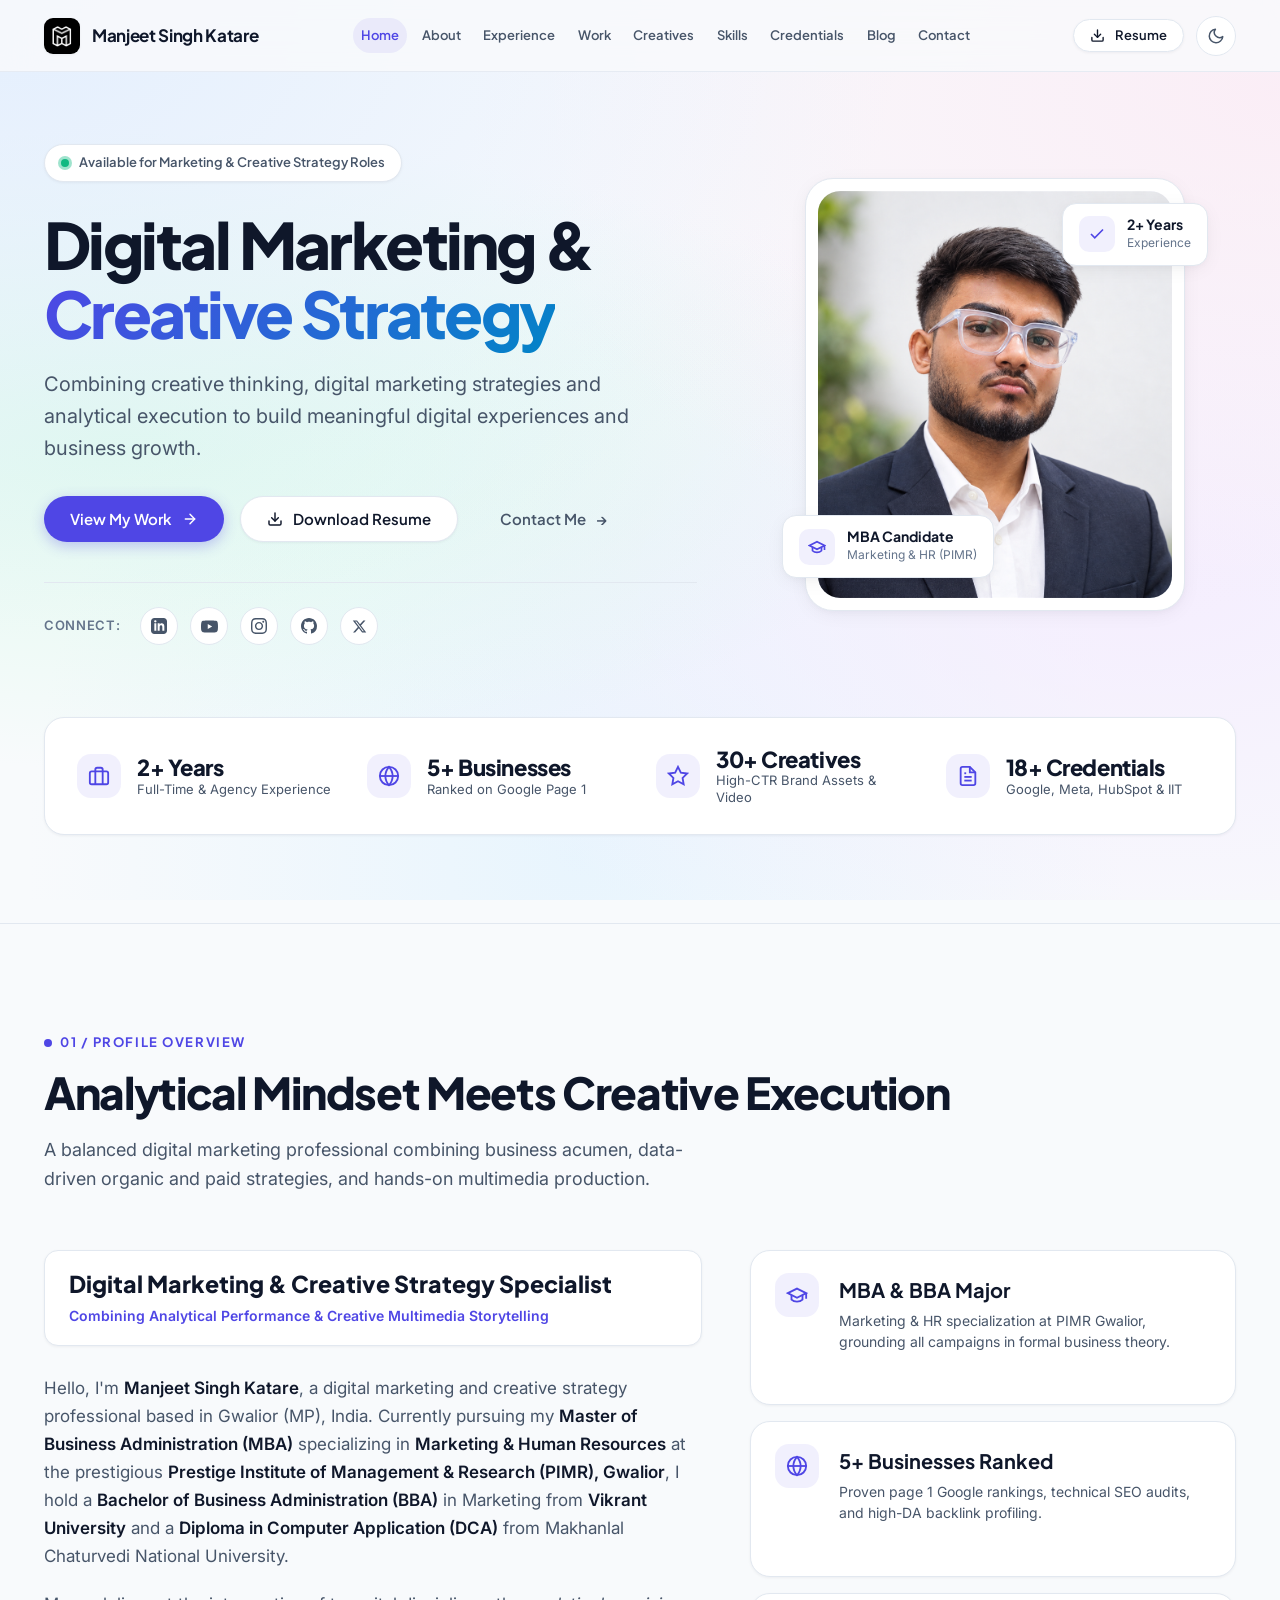
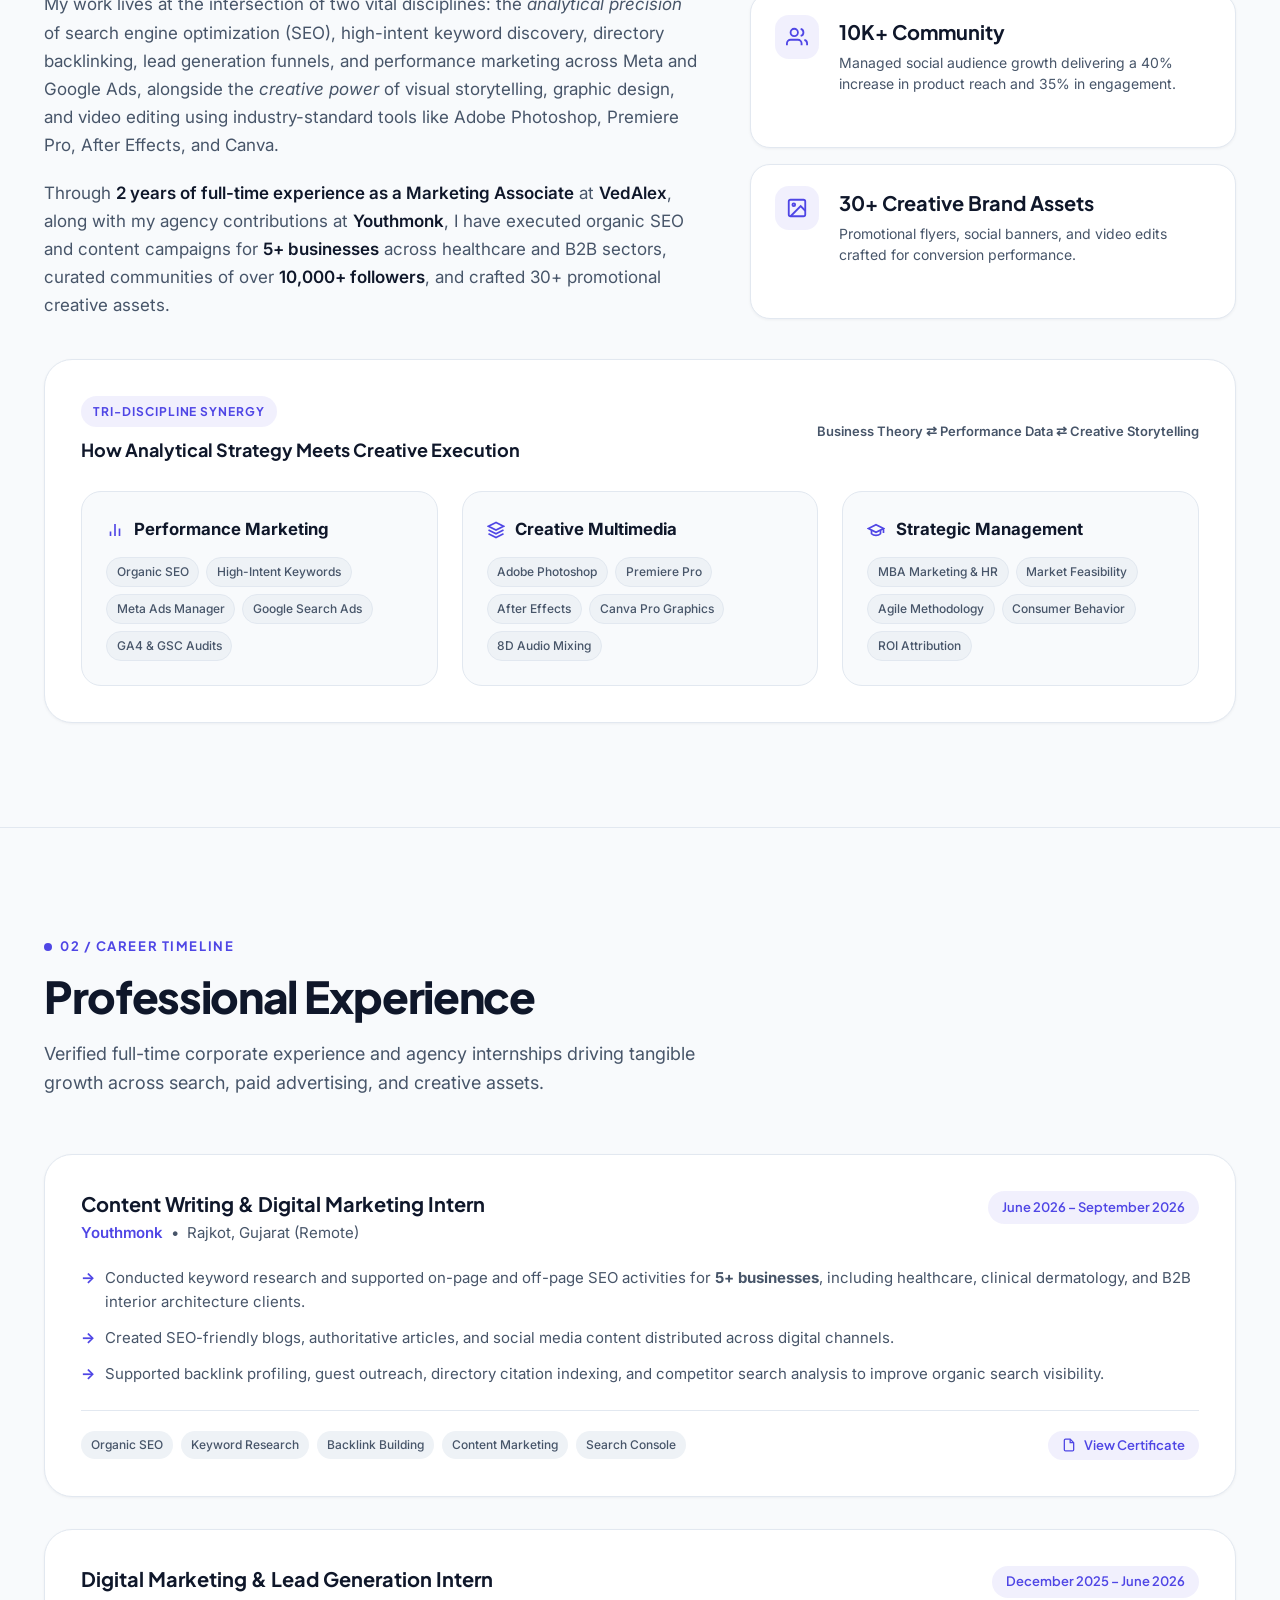
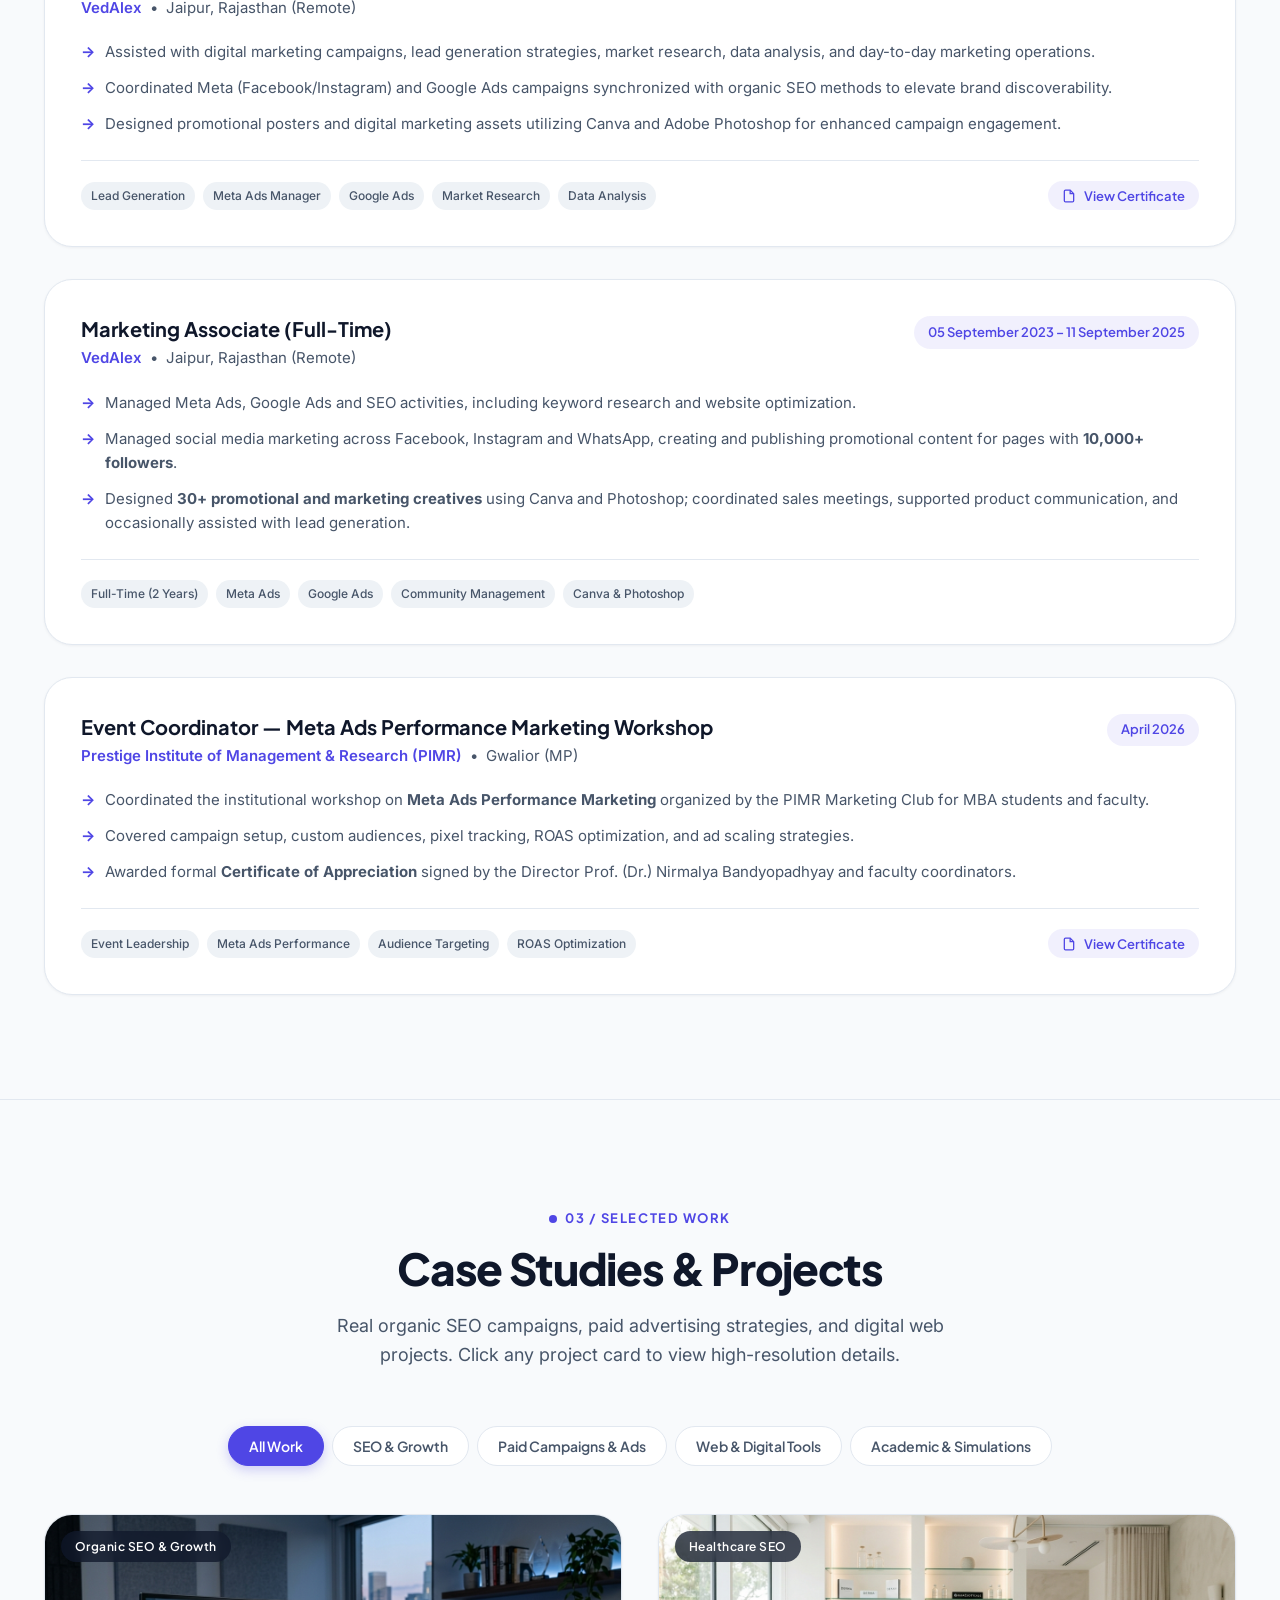
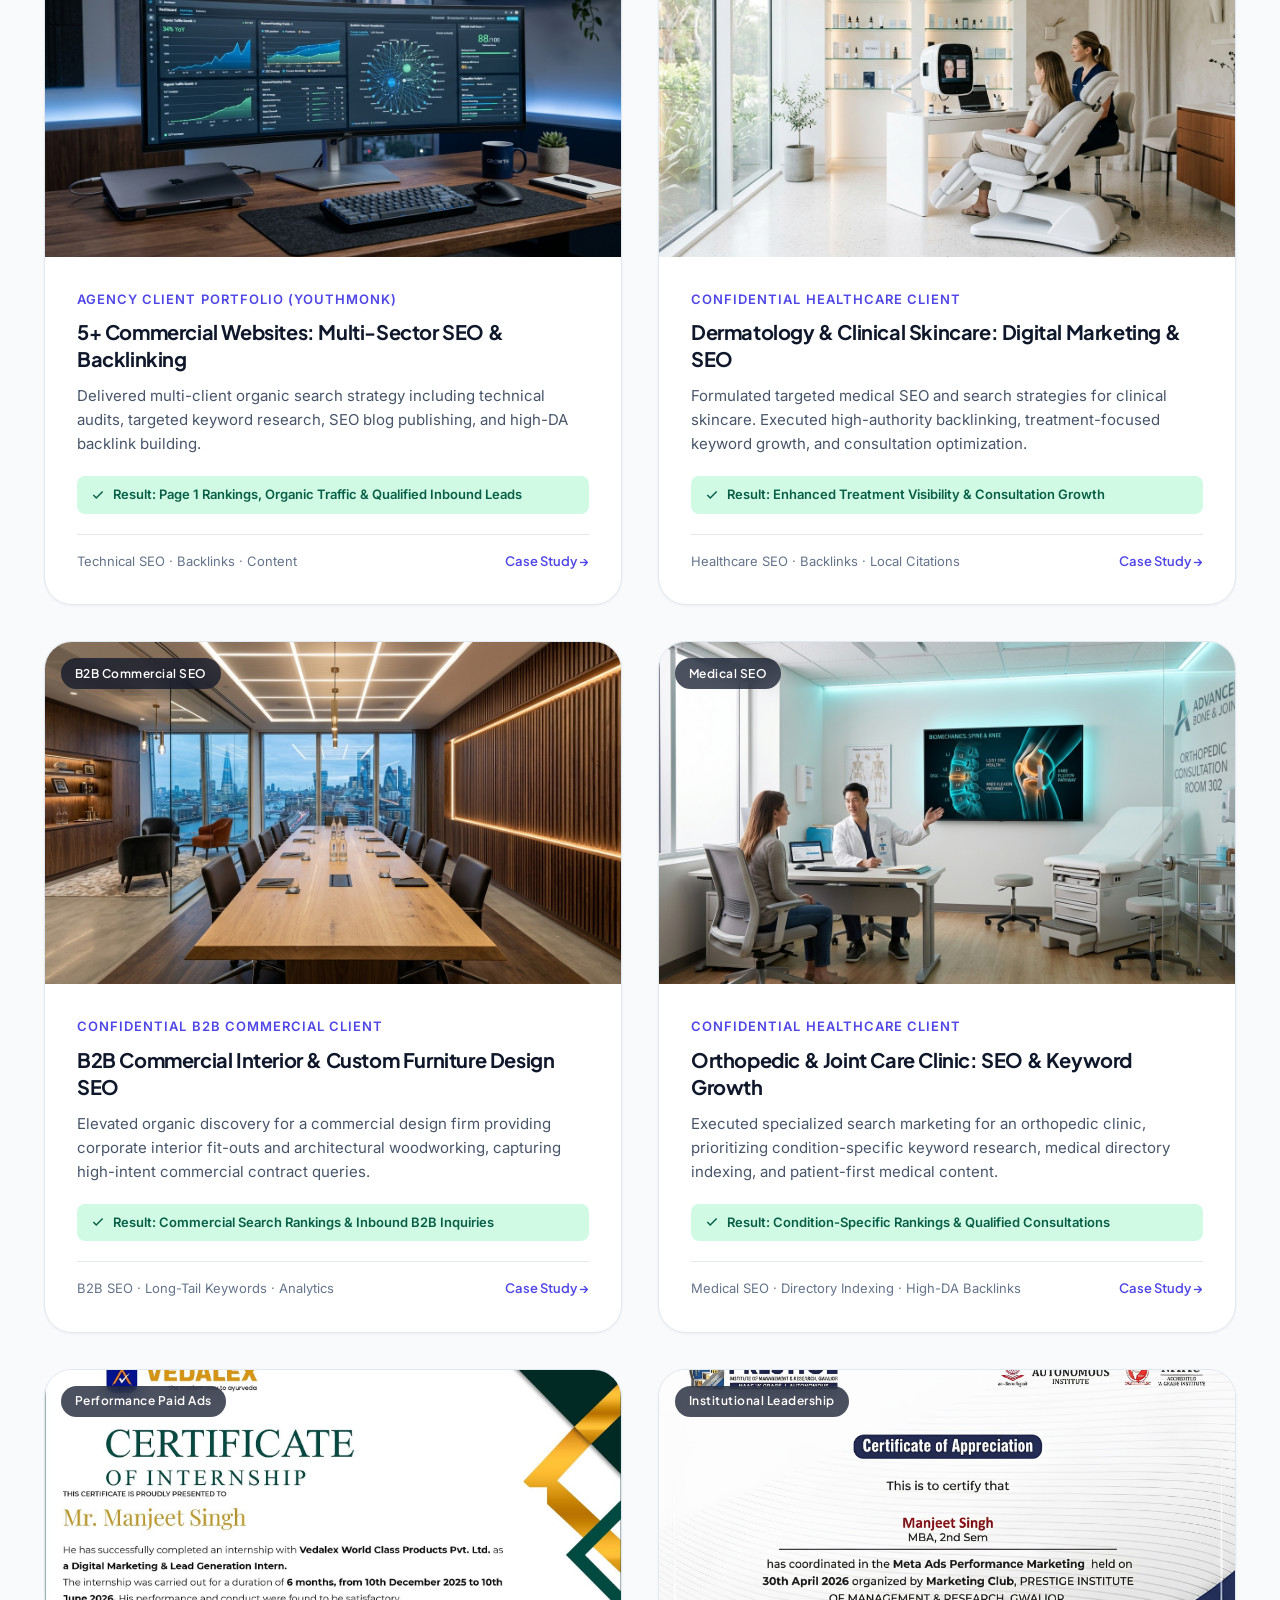
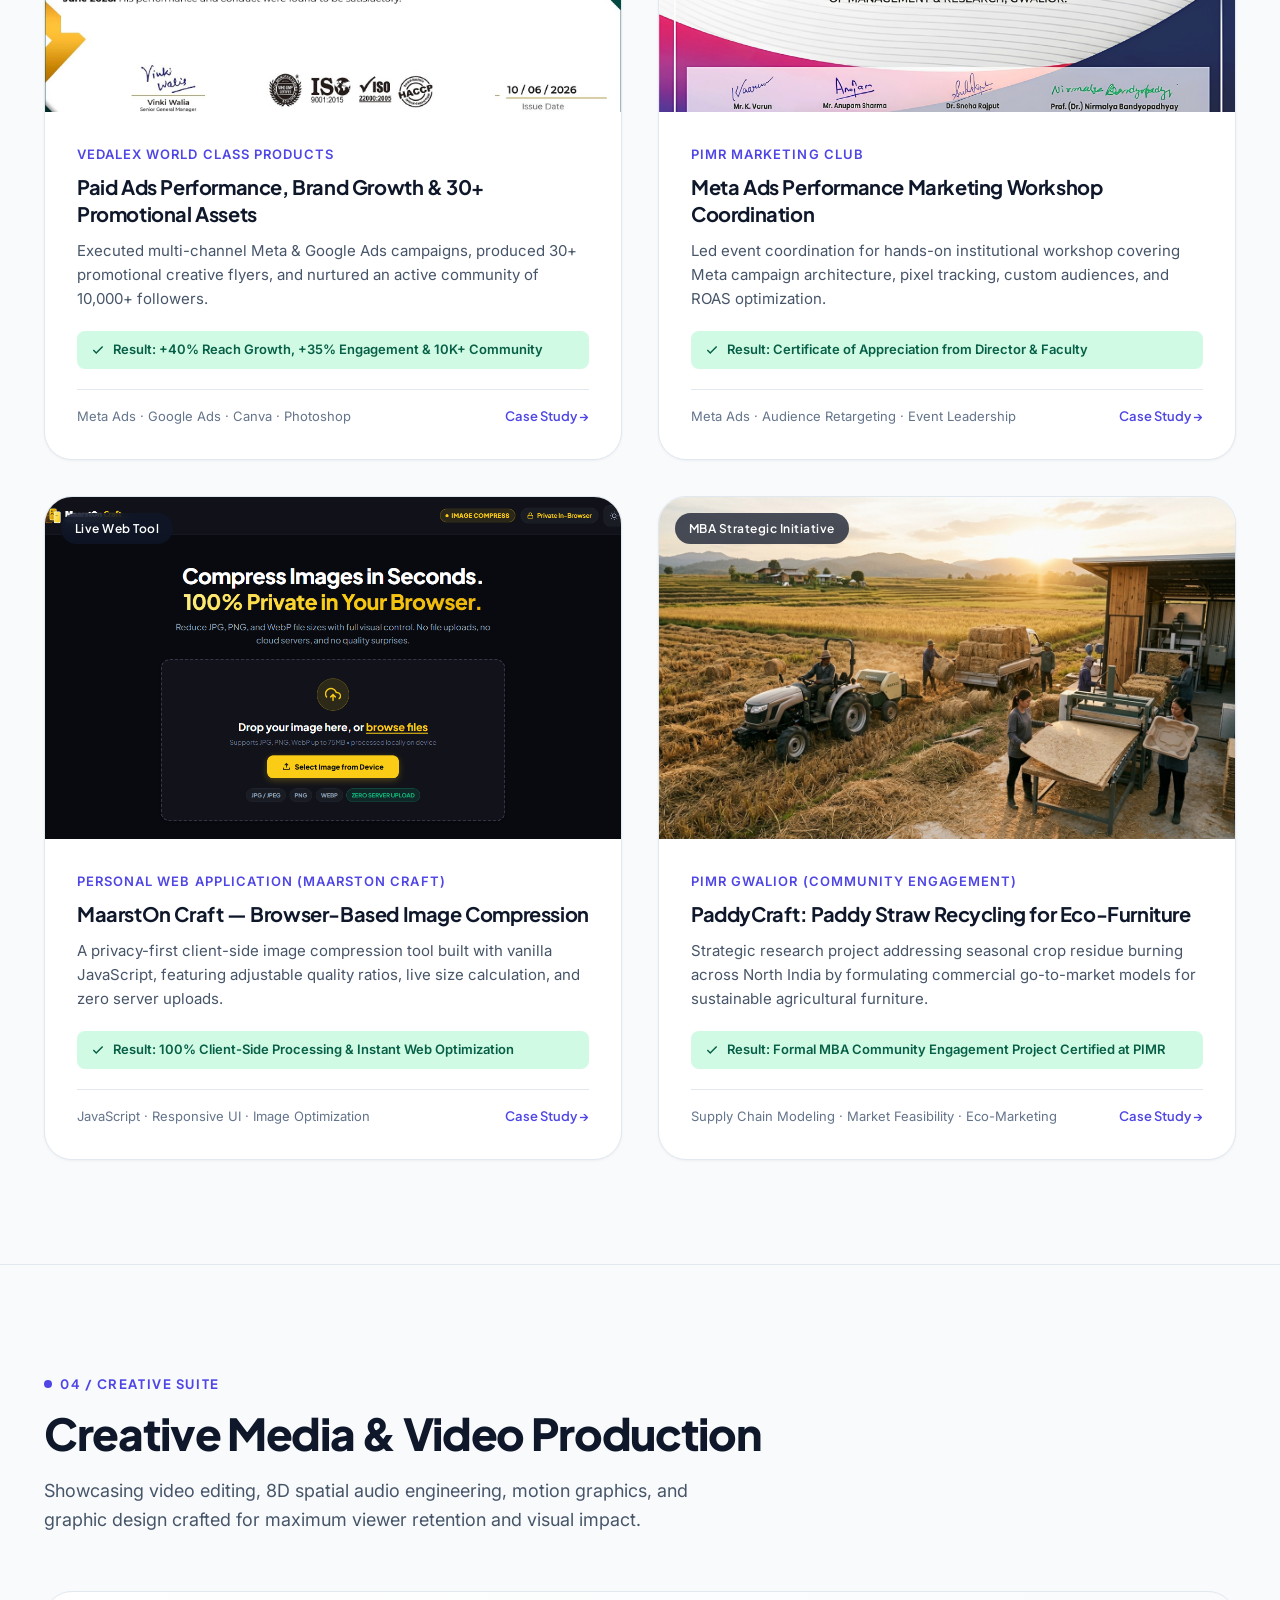
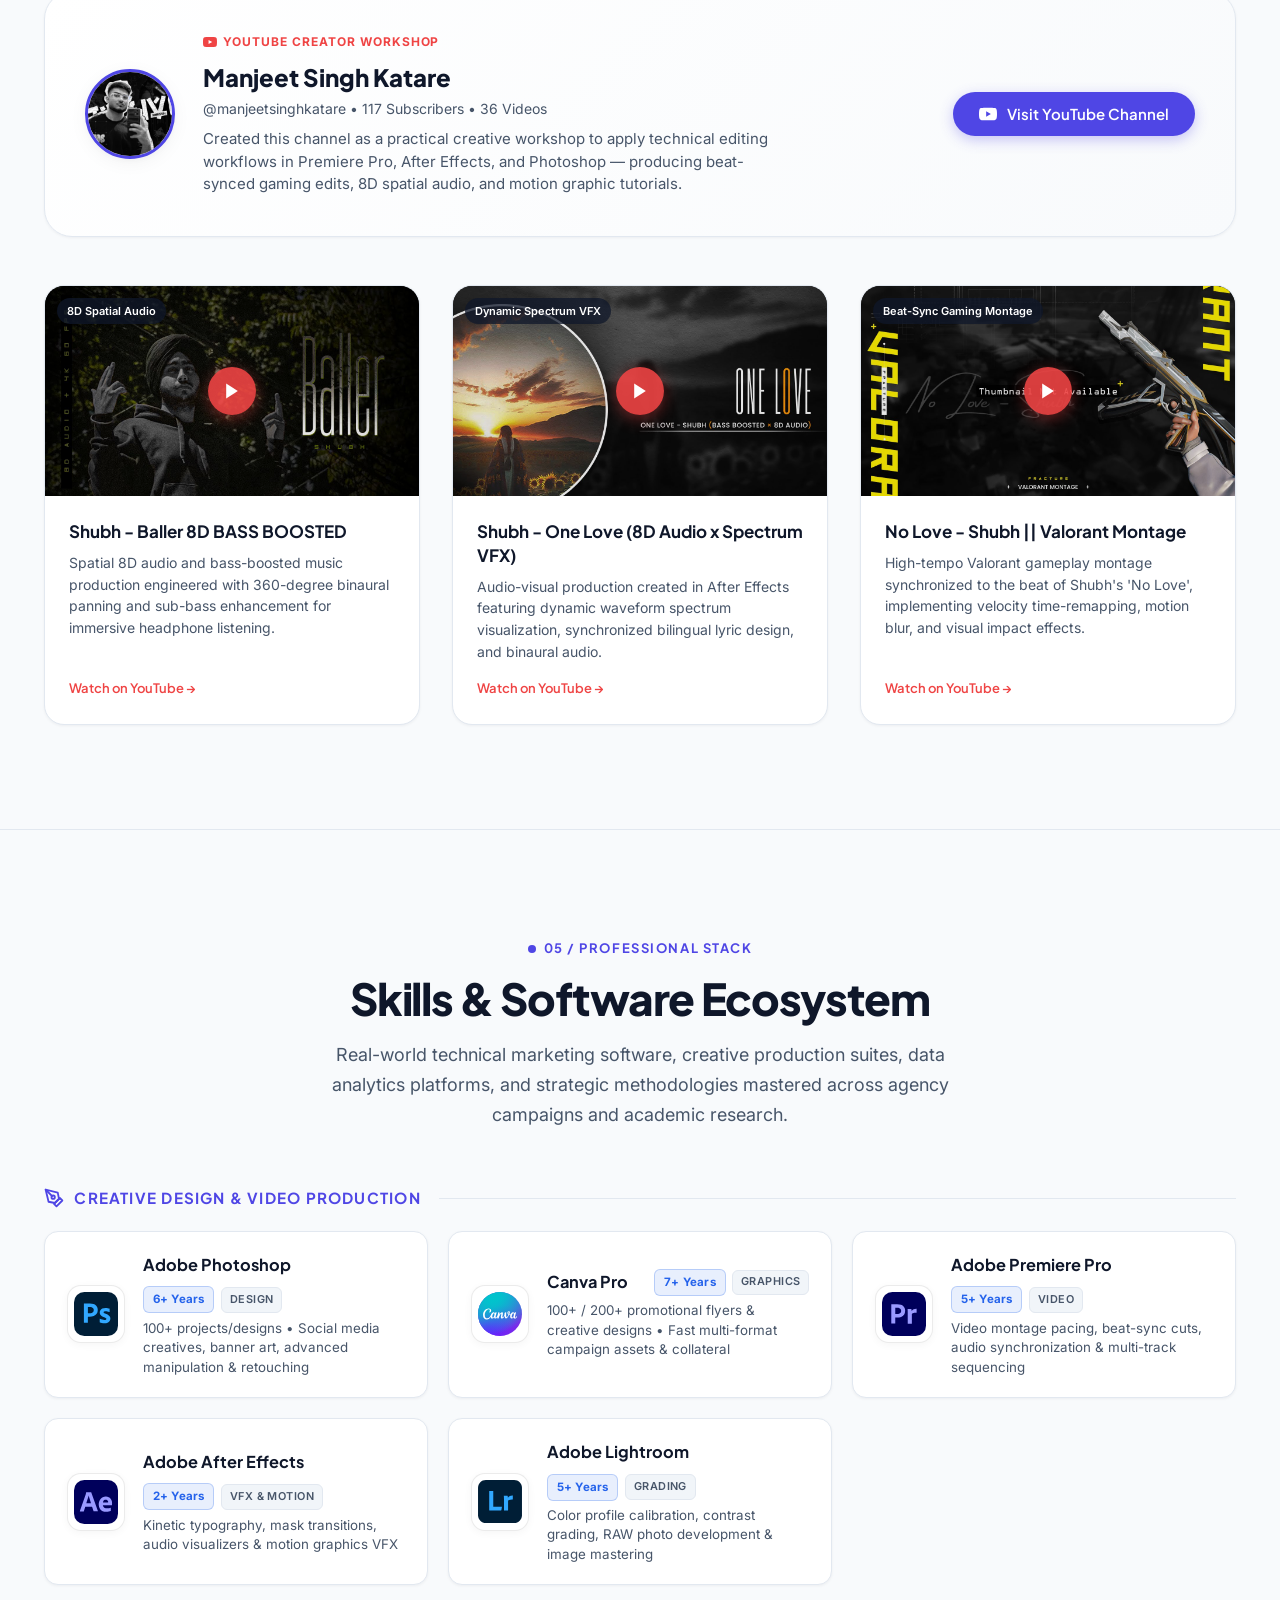
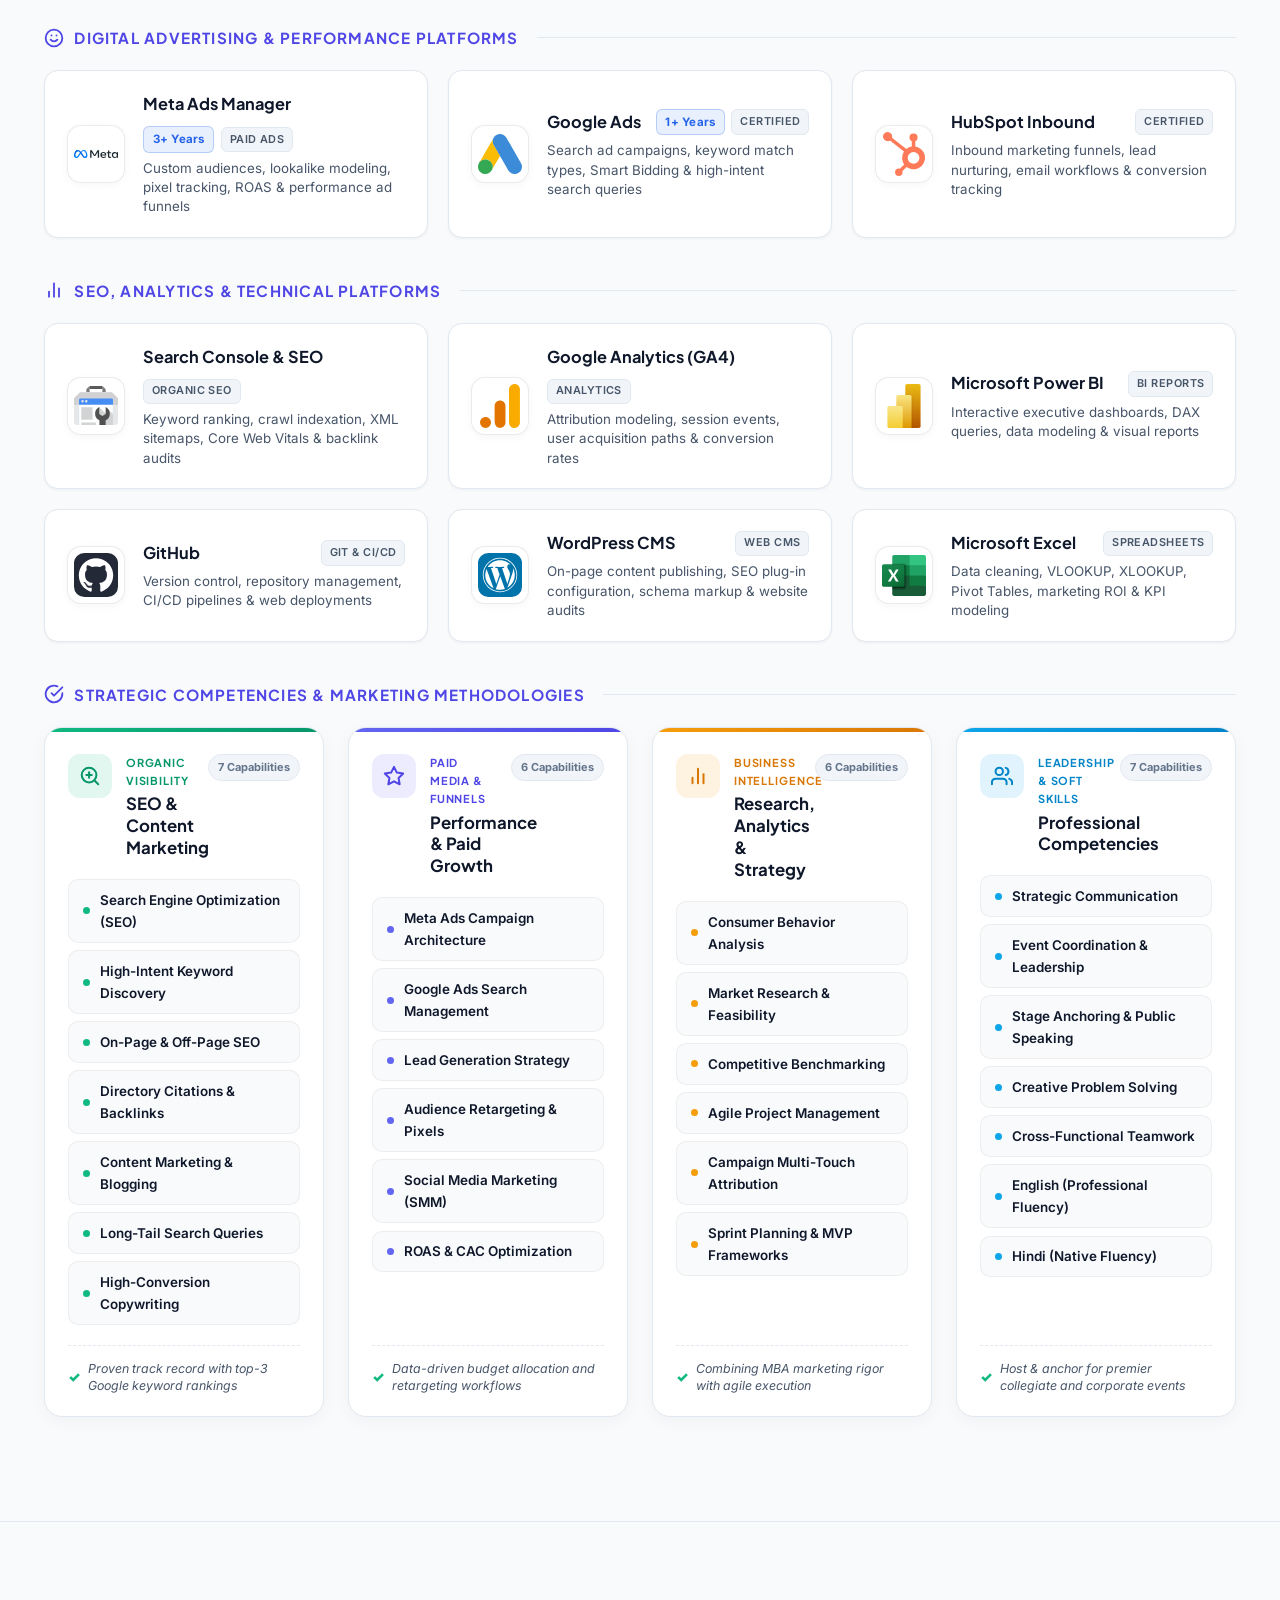
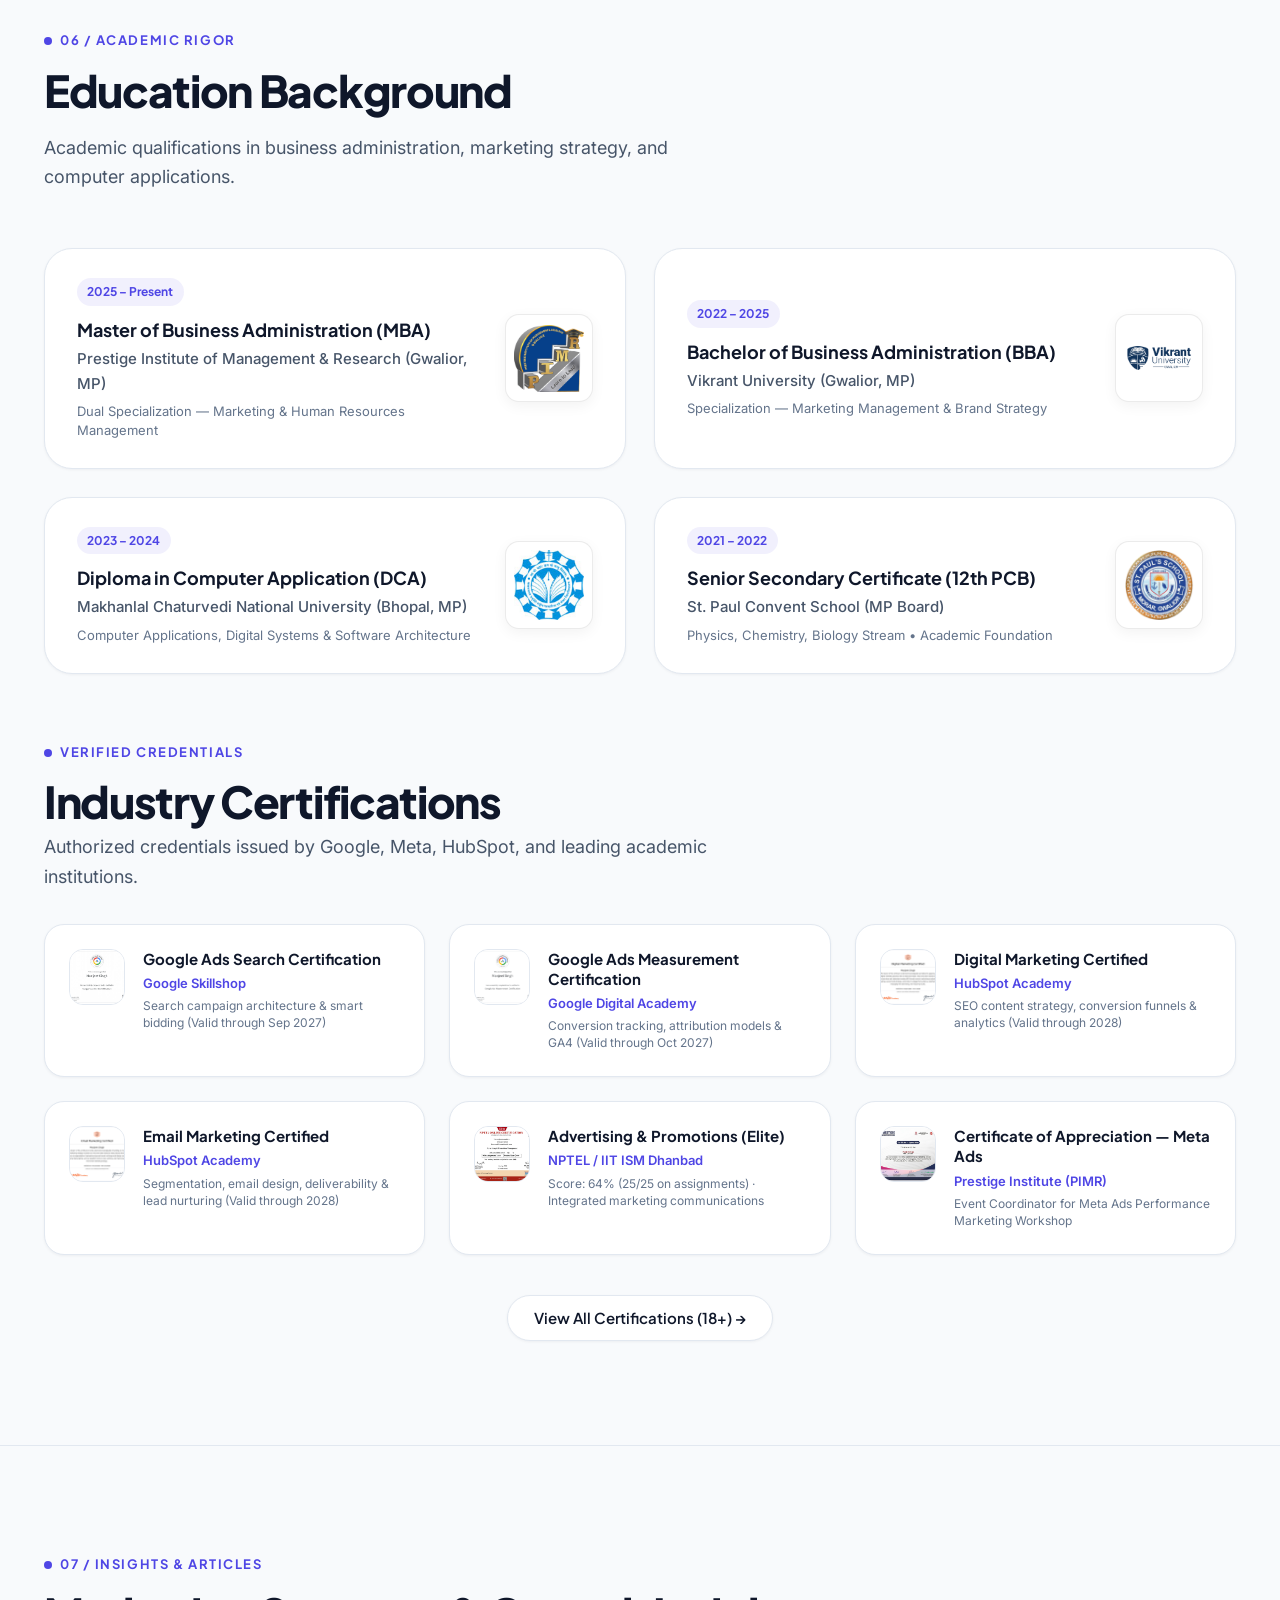
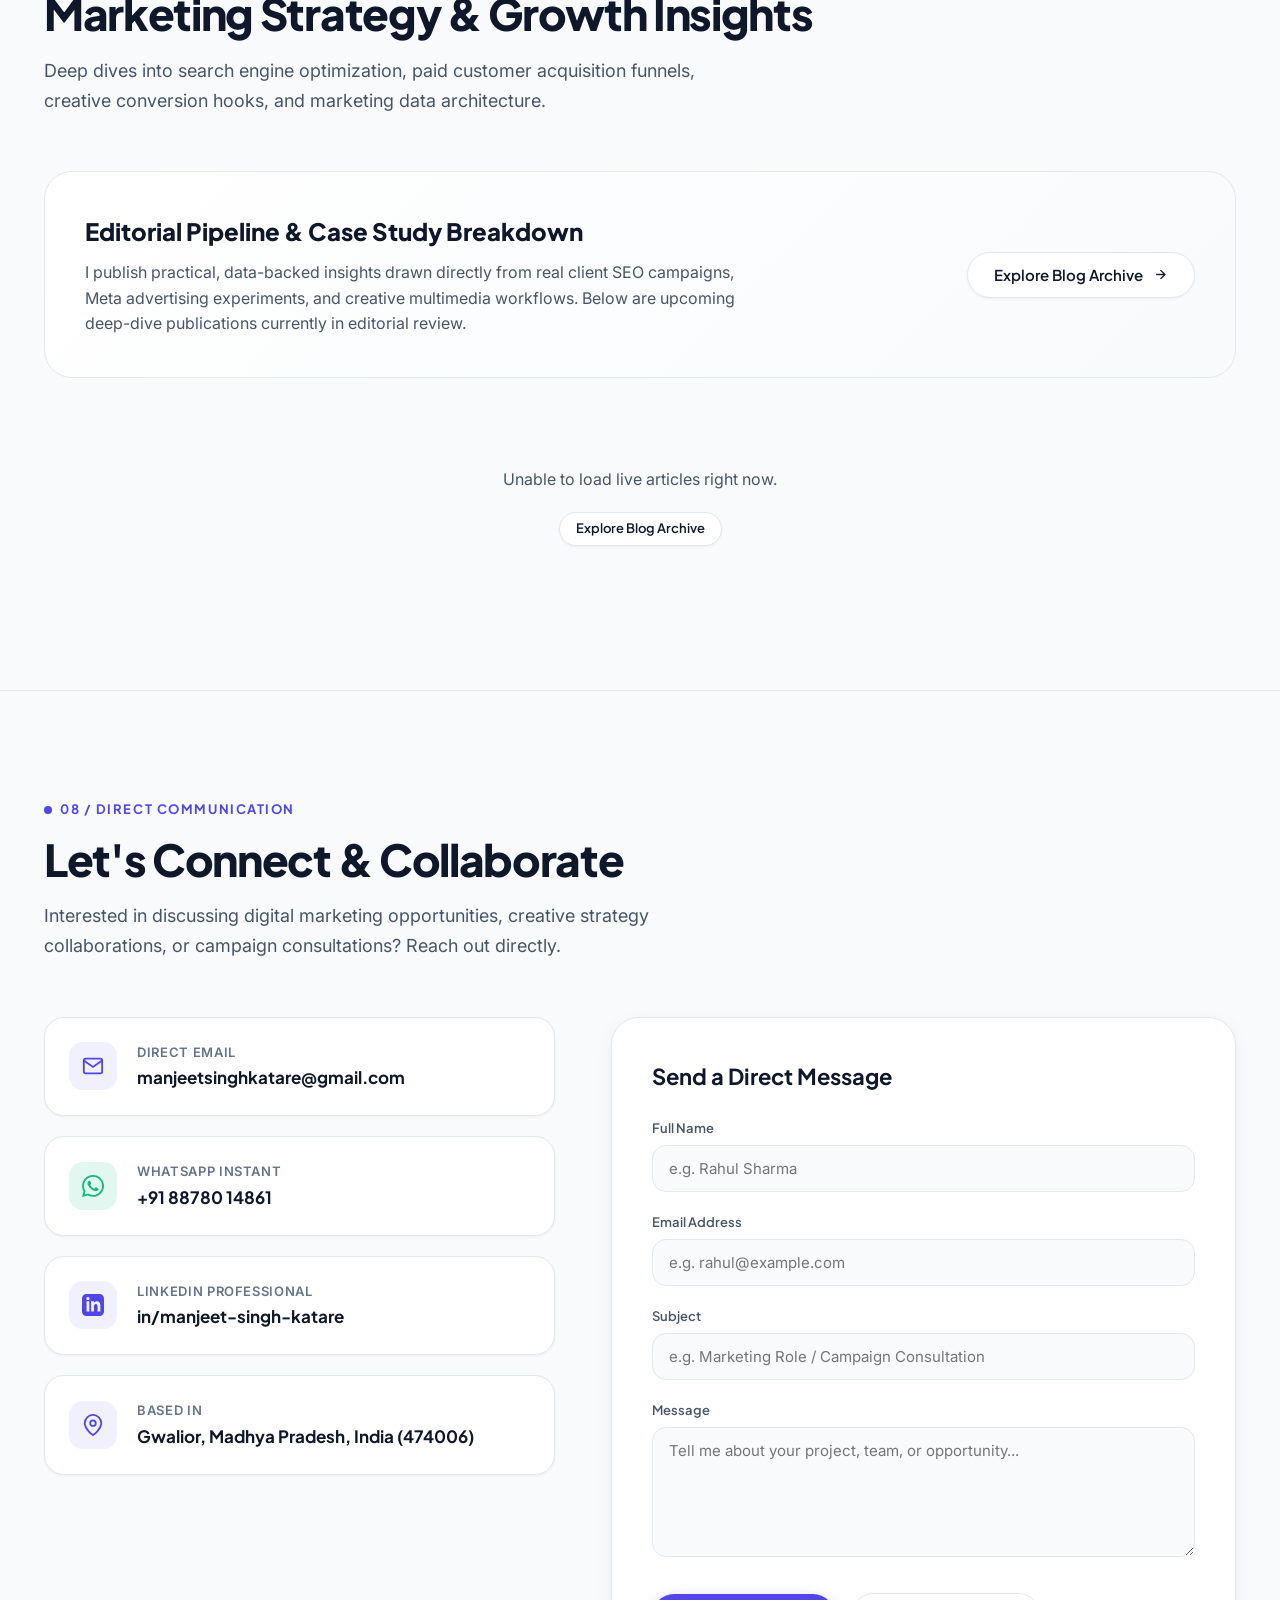
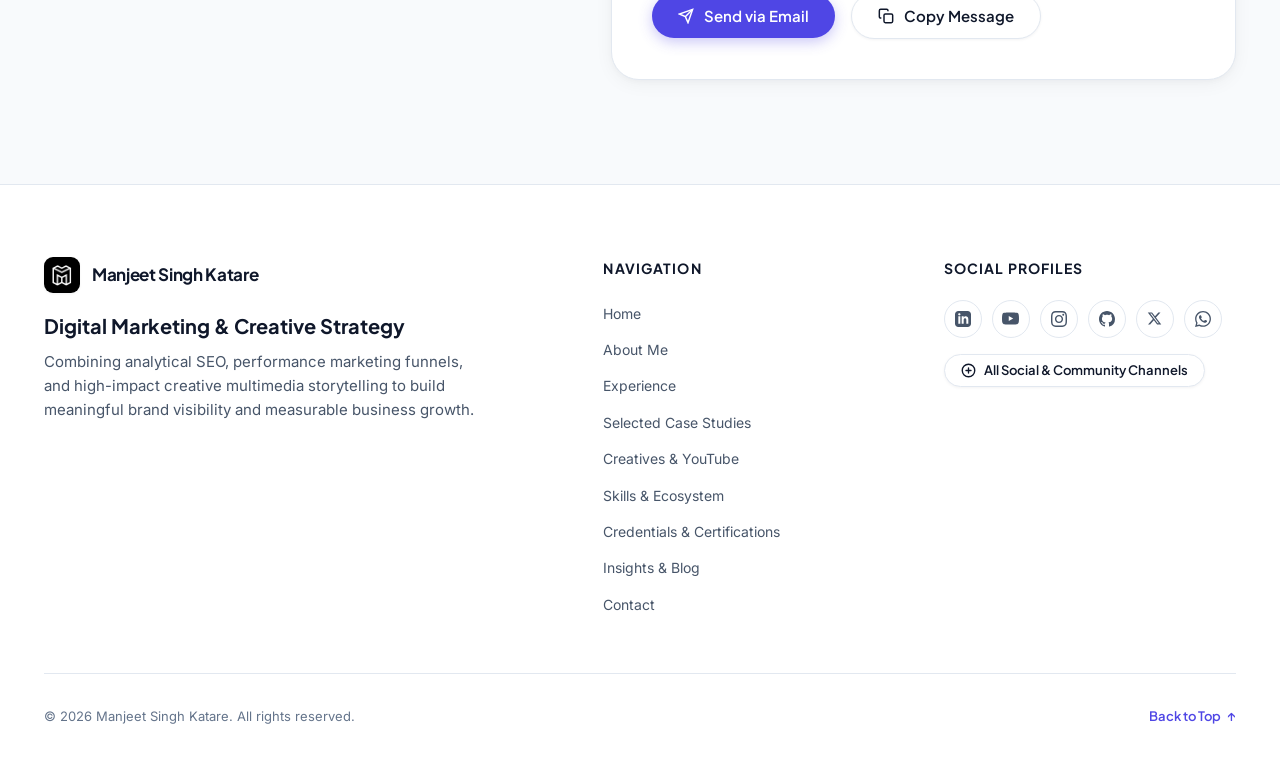
==== commit f6c53308: "Add files via upload" ====
--- a/index.html
+++ b/index.html
@@ -1882,76 +1882,11 @@
           </a>
         </div>
 
-        <!-- Blog Cards Grid (Upcoming Deep Dives & Publishing System) -->
-        <div class="blog-grid">
-          <!-- Article 1: SEO Keyword Architecture -->
-          <article class="blog-card">
-            <div class="blog-media-wrap">
-              <img src="assets/images/work/seo_multi_business_analytics.jpg" alt="SEO Keyword Strategy" loading="lazy">
-              <span class="blog-status-badge">Upcoming Publication</span>
-            </div>
-            <div class="blog-body">
-              <div class="blog-cat-date">
-                <span class="blog-cat">Organic Search Strategy</span>
-                <span>•</span>
-                <span>In Editorial Review</span>
-              </div>
-              <h3 class="blog-title">Deconstructing Search Intent: How We Ranked 5+ Commercial Websites on Google's First Page</h3>
-              <p class="blog-excerpt">
-                A technical breakdown of informational vs. transactional search intent clustering, on-page topic authority, and backlink outreach strategies that drove steady keyword growth for healthcare and B2B clients.
-              </p>
-              <div class="blog-footer">
-                <span>Reading Time: 6 min read</span>
-                <span style="font-size: 0.75rem; color: var(--text-muted);">Coming Soon</span>
-              </div>
-            </div>
-          </article>
-
-          <!-- Article 2: Performance Paid Media & ROAS -->
-          <article class="blog-card">
-            <div class="blog-media-wrap">
-              <img src="assets/images/work/mumbai_coworking_seo.png" alt="Meta Ads ROAS Strategy" loading="lazy">
-              <span class="blog-status-badge">Upcoming Publication</span>
-            </div>
-            <div class="blog-body">
-              <div class="blog-cat-date">
-                <span class="blog-cat">Paid Advertising &amp; ROAS</span>
-                <span>•</span>
-                <span>In Editorial Review</span>
-              </div>
-              <h3 class="blog-title">The Performance ROAS Blueprint: Aligning Meta Ads with Conversion Tracking</h3>
-              <p class="blog-excerpt">
-                Why campaign budget optimization (CBO) and lookalike audience segmentation fail without robust pixel attribution and conversion tracking — and how to structure ad sets for measurable return.
-              </p>
-              <div class="blog-footer">
-                <span>Reading Time: 8 min read</span>
-                <span style="font-size: 0.75rem; color: var(--text-muted);">Coming Soon</span>
-              </div>
-            </div>
-          </article>
-
-          <!-- Article 3: High-CTR Creative Hooks -->
-          <article class="blog-card">
-            <div class="blog-media-wrap">
-              <img src="assets/images/work/youtube_channel_art.png" alt="Creative Strategy & CTR Hooks" loading="lazy">
-              <span class="blog-status-badge">Upcoming Publication</span>
-            </div>
-            <div class="blog-body">
-              <div class="blog-cat-date">
-                <span class="blog-cat">Creative Strategy</span>
-                <span>•</span>
-                <span>In Editorial Review</span>
-              </div>
-              <h3 class="blog-title">Data-Driven Creatives: Why Visual Hierarchy and Thumb-Stopping Hooks Drive Ad Success</h3>
-              <p class="blog-excerpt">
-                Analyzing the correlation between Adobe Creative Suite video pacing, 3-second hook retention, and lower customer acquisition costs (CAC) across competitive consumer verticals.
-              </p>
-              <div class="blog-footer">
-                <span>Reading Time: 5 min read</span>
-                <span style="font-size: 0.75rem; color: var(--text-muted);">Coming Soon</span>
-              </div>
-            </div>
-          </article>
+        <!-- Blog Cards Grid (Dynamically Populated from WordPress REST API) -->
+        <div class="blog-grid" id="blog-grid">
+          <div class="blog-loading-state" style="grid-column: 1 / -1; text-align: center; padding: 3rem 1rem; color: var(--text-secondary); font-size: 1rem;">
+            <p>Loading articles...</p>
+          </div>
         </div>
 
         <!-- REUSABLE BLOG ARTICLE TEMPLATE (Unpublished by default)
--- a/css/styles.css
+++ b/css/styles.css
@@ -607,6 +607,9 @@
   flex-direction: column;
 }
 
+/* ==========================================================================
+   Hero Availability Status Pill
+   ========================================================================== */
 .hero-status-pill {
   display: inline-flex;
   align-items: center;
@@ -620,16 +623,41 @@
   font-weight: 600;
   color: var(--text-secondary);
   width: fit-content;
+  max-width: fit-content;
   margin-bottom: 1.75rem;
   box-shadow: var(--shadow-sm);
-}
-
+  text-decoration: none;
+  transition: transform var(--transition-fast), border-color var(--transition-fast), box-shadow var(--transition-fast), color var(--transition-fast);
+  cursor: pointer;
+  white-space: nowrap;
+}
+
+.hero-status-pill:hover {
+  transform: translateY(-2px);
+  border-color: var(--accent-green);
+  box-shadow: var(--shadow-md);
+  color: var(--text-primary);
+}
+
+[data-theme="dark"] .hero-status-pill {
+  background-color: var(--bg-surface);
+  border-color: var(--border-subtle);
+  color: var(--text-secondary);
+}
+
+[data-theme="dark"] .hero-status-pill:hover {
+  border-color: var(--accent-green);
+  color: var(--text-primary);
+}
+
+/* Pulsing Status Dot (Animation Point Like Before) */
 .status-dot {
   width: 8px;
   height: 8px;
   border-radius: var(--radius-full);
   background-color: var(--accent-green);
   position: relative;
+  flex-shrink: 0;
 }
 
 .status-dot::after {
@@ -643,8 +671,23 @@
 }
 
 @keyframes pulse-ring {
-  0% { transform: scale(0.9); opacity: 0.8; }
-  100% { transform: scale(2.2); opacity: 0; }
+  0% {
+    transform: scale(0.9);
+    opacity: 0.8;
+  }
+  100% {
+    transform: scale(2.2);
+    opacity: 0;
+  }
+}
+
+@media (max-width: 480px) {
+  .hero-status-pill {
+    padding: 0.35rem 0.75rem;
+    gap: 0.5rem;
+    font-size: 0.75rem;
+    margin-bottom: 1.35rem;
+  }
 }
 
 .hero-headline {
@@ -1617,116 +1660,494 @@
 }
 
 /* --- Skills & Tools Section (Digifoc Inspired) --- */
-.skills-table-container {
-  display: flex;
-  flex-direction: column;
-  background-color: var(--bg-surface);
-  border: 1px solid var(--border-subtle);
-  border-radius: var(--radius-xl);
-  padding: 1rem 2.25rem;
-  box-shadow: var(--shadow-sm);
-}
-
-.skills-category-row {
-  display: flex;
-  align-items: flex-start;
-  gap: 2.25rem;
-  padding: 1.75rem 0;
-  border-bottom: 1px solid var(--border-subtle);
-}
-
-.skills-category-row:last-child {
-  border-bottom: none;
-}
-
-.skills-cat-label {
-  display: flex;
-  align-items: center;
-  gap: 0.75rem;
-  width: 290px;
-  flex-shrink: 0;
-  font-family: var(--font-display);
-  font-size: 1.0625rem;
+/* ==========================================================================
+   05 / Skills & Software Ecosystem
+   ========================================================================== */
+.domain-skills-title {
+  font-family: var(--font-display);
+  font-size: 0.95rem;
   font-weight: 700;
-  color: var(--text-primary);
-  padding-top: 0.35rem;
-}
-
-.skills-cat-check {
+  text-transform: uppercase;
+  letter-spacing: 0.08em;
+  color: var(--accent-primary);
+  margin-top: 2.5rem;
+  margin-bottom: 1.25rem;
+  display: flex;
+  align-items: center;
+  gap: 0.65rem;
+}
+
+.domain-skills-title:first-of-type {
+  margin-top: 1rem;
+}
+
+.domain-skills-title::after {
+  content: '';
+  flex-grow: 1;
+  height: 1px;
+  background-color: var(--border-subtle);
+  margin-left: 0.5rem;
+}
+
+.domain-title-icon {
   display: inline-flex;
   align-items: center;
   justify-content: center;
-  width: 24px;
-  height: 24px;
-  border-radius: 50%;
-  background-color: var(--accent-light);
   color: var(--accent-primary);
   flex-shrink: 0;
 }
 
-.skills-cat-colon {
-  margin-left: auto;
-  color: var(--text-muted);
-  font-weight: 700;
-  font-size: 1.125rem;
-  padding-right: 0.5rem;
-}
-
-.skills-badge-list {
-  display: flex;
-  flex-wrap: wrap;
-  gap: 0.75rem;
-  flex: 1;
-  align-items: center;
-}
-
-.skill-tool-badge {
-  display: inline-flex;
-  align-items: center;
-  gap: 0.65rem;
-  padding: 0.55rem 1.05rem;
-  border-radius: 10px;
-  background-color: var(--bg-surface);
-  border: 1px solid var(--border-subtle);
-  box-shadow: 0 1px 3px rgba(0, 0, 0, 0.04);
-  font-size: 0.875rem;
-  font-weight: 600;
-  color: var(--text-primary);
-  transition: all var(--transition-fast);
-  user-select: none;
-}
-
-.skill-tool-badge:hover {
-  transform: translateY(-2px);
+.tools-software-grid {
+  display: grid;
+  grid-template-columns: repeat(auto-fill, minmax(330px, 1fr));
+  gap: 1.25rem;
+  margin-bottom: 2.5rem;
+}
+
+.tool-software-card {
+  background: var(--bg-surface);
+  border: 1.5px solid var(--border-subtle);
+  border-radius: var(--radius-md);
+  padding: 1.25rem 1.35rem;
+  display: flex;
+  align-items: center;
+  gap: 1.15rem;
+  box-shadow: var(--shadow-sm);
+  transition: transform var(--transition-fast), border-color var(--transition-fast), box-shadow var(--transition-fast);
+}
+
+.tool-software-card:hover {
   border-color: var(--accent-primary);
-  box-shadow: var(--shadow-sm);
-  background-color: var(--bg-surface-elevated);
-}
-
-.tool-badge-icon {
-  display: inline-flex;
+  transform: translateY(-3px);
+  box-shadow: var(--shadow-md);
+}
+
+[data-theme="dark"] .tool-software-card {
+  background: #111827;
+  border-color: rgba(255, 255, 255, 0.09);
+  box-shadow: 0 4px 14px rgba(0, 0, 0, 0.35);
+}
+
+[data-theme="dark"] .tool-software-card:hover {
+  border-color: #3b82f6;
+  box-shadow: 0 8px 22px rgba(0, 0, 0, 0.5);
+}
+
+.tool-icon-wrapper {
+  width: 58px;
+  height: 58px;
+  border-radius: 14px;
+  background: #ffffff;
+  border: 1.5px solid rgba(0, 0, 0, 0.08);
+  display: flex;
   align-items: center;
   justify-content: center;
-  width: 22px;
-  height: 22px;
   flex-shrink: 0;
-}
-
-.tool-badge-icon svg {
+  transition: transform var(--transition-fast), border-color var(--transition-fast), box-shadow var(--transition-fast);
+  overflow: hidden;
+  padding: 6px;
+  box-shadow: 0 2px 8px rgba(0, 0, 0, 0.04);
+}
+
+.tool-software-card:hover .tool-icon-wrapper {
+  transform: scale(1.06);
+  border-color: var(--accent-primary);
+  box-shadow: 0 4px 14px rgba(37, 99, 235, 0.16);
+}
+
+.tool-brand-img {
   width: 100%;
   height: 100%;
-  max-width: 22px;
-  max-height: 22px;
-}
-
-[data-theme="dark"] .skill-tool-badge {
-  background-color: rgba(255, 255, 255, 0.035);
+  max-width: 44px;
+  max-height: 44px;
+  object-fit: contain;
+  display: block;
+}
+
+[data-theme="dark"] .tool-icon-wrapper {
+  background: #1e293b;
+  border-color: rgba(255, 255, 255, 0.1);
+  box-shadow: 0 4px 12px rgba(0, 0, 0, 0.35);
+}
+
+[data-theme="dark"] .tool-software-card:hover .tool-icon-wrapper {
+  border-color: #3b82f6;
+  box-shadow: 0 4px 16px rgba(59, 130, 246, 0.3);
+}
+
+.tool-info {
+  flex-grow: 1;
+  min-width: 0;
+}
+
+.tool-name-row {
+  display: flex;
+  align-items: center;
+  justify-content: space-between;
+  flex-wrap: wrap;
+  gap: 0.5rem;
+  margin-bottom: 0.35rem;
+}
+
+.tool-name {
+  font-size: 1.02rem;
+  font-weight: 700;
+  color: var(--text-primary);
+  font-family: var(--font-display);
+}
+
+.tool-badges-group {
+  display: flex;
+  align-items: center;
+  gap: 0.4rem;
+  flex-shrink: 0;
+}
+
+.tool-exp-badge {
+  font-size: 0.72rem;
+  font-weight: 700;
+  padding: 0.18rem 0.55rem;
+  border-radius: 6px;
+  background: rgba(37, 99, 235, 0.1);
+  color: #2563eb;
+  border: 1px solid rgba(37, 99, 235, 0.25);
+  letter-spacing: 0.02em;
+  flex-shrink: 0;
+}
+
+[data-theme="dark"] .tool-exp-badge {
+  background: rgba(59, 130, 246, 0.2);
+  color: #93c5fd;
+  border-color: rgba(59, 130, 246, 0.4);
+}
+
+.tool-badge {
+  font-size: 0.68rem;
+  font-weight: 600;
+  text-transform: uppercase;
+  letter-spacing: 0.04em;
+  padding: 0.18rem 0.5rem;
+  border-radius: 6px;
+  background: var(--bg-surface-elevated);
+  color: var(--text-secondary);
+  border: 1px solid var(--border-subtle);
+  flex-shrink: 0;
+}
+
+[data-theme="dark"] .tool-badge {
+  background: rgba(255, 255, 255, 0.06);
+  color: #cbd5e1;
+  border-color: rgba(255, 255, 255, 0.12);
+}
+
+.tool-role-desc {
+  font-size: 0.835rem;
+  color: var(--text-secondary);
+  line-height: 1.45;
+}
+
+/* ==========================================================================
+   Strategic Competencies & Marketing Methodologies — Bento Grid Showcase
+   ========================================================================== */
+.competencies-bento-grid {
+  display: grid;
+  grid-template-columns: repeat(auto-fit, minmax(270px, 1fr));
+  gap: 1.5rem;
+  margin-top: 1.25rem;
+}
+
+.competency-bento-card {
+  position: relative;
+  background: var(--bg-surface);
+  border: 1.5px solid var(--border-subtle);
+  border-radius: 18px;
+  padding: 1.65rem 1.45rem 1.35rem;
+  display: flex;
+  flex-direction: column;
+  overflow: hidden;
+  box-shadow: 0 4px 18px rgba(0, 0, 0, 0.04);
+  transition: transform var(--transition-fast), box-shadow var(--transition-fast), border-color var(--transition-fast);
+}
+
+.competency-bento-card:hover {
+  transform: translateY(-4px);
+}
+
+[data-theme="dark"] .competency-bento-card {
+  background: #111827;
   border-color: rgba(255, 255, 255, 0.08);
-}
-
-[data-theme="dark"] .skill-tool-badge:hover {
-  background-color: rgba(255, 255, 255, 0.07);
-  border-color: var(--accent-primary);
+  box-shadow: 0 4px 20px rgba(0, 0, 0, 0.4);
+}
+
+.comp-card-top-accent {
+  position: absolute;
+  top: 0;
+  left: 0;
+  right: 0;
+  height: 4px;
+}
+
+/* Theme Accents (Light & Dark Compliant) */
+/* 1. Emerald (SEO & Content) */
+.theme-emerald .comp-card-top-accent {
+  background: linear-gradient(90deg, #10b981, #059669);
+}
+.theme-emerald .comp-card-icon-box {
+  background: rgba(16, 185, 129, 0.12);
+  color: #059669;
+}
+.theme-emerald .comp-card-kicker {
+  color: #059669;
+}
+.theme-emerald .comp-chip-dot {
+  background: #10b981;
+}
+.theme-emerald:hover {
+  border-color: rgba(16, 185, 129, 0.45);
+  box-shadow: 0 12px 30px rgba(16, 185, 129, 0.12);
+}
+[data-theme="dark"] .theme-emerald .comp-card-icon-box {
+  background: rgba(16, 185, 129, 0.2);
+  color: #34d399;
+}
+[data-theme="dark"] .theme-emerald .comp-card-kicker {
+  color: #34d399;
+}
+[data-theme="dark"] .theme-emerald:hover {
+  border-color: rgba(52, 211, 153, 0.5);
+  box-shadow: 0 12px 30px rgba(16, 185, 129, 0.2);
+}
+
+/* 2. Indigo (Performance & Paid Growth) */
+.theme-indigo .comp-card-top-accent {
+  background: linear-gradient(90deg, #6366f1, #4f46e5);
+}
+.theme-indigo .comp-card-icon-box {
+  background: rgba(99, 102, 241, 0.12);
+  color: #4f46e5;
+}
+.theme-indigo .comp-card-kicker {
+  color: #4f46e5;
+}
+.theme-indigo .comp-chip-dot {
+  background: #6366f1;
+}
+.theme-indigo:hover {
+  border-color: rgba(99, 102, 241, 0.45);
+  box-shadow: 0 12px 30px rgba(99, 102, 241, 0.12);
+}
+[data-theme="dark"] .theme-indigo .comp-card-icon-box {
+  background: rgba(99, 102, 241, 0.2);
+  color: #a5b4fc;
+}
+[data-theme="dark"] .theme-indigo .comp-card-kicker {
+  color: #a5b4fc;
+}
+[data-theme="dark"] .theme-indigo:hover {
+  border-color: rgba(165, 180, 252, 0.5);
+  box-shadow: 0 12px 30px rgba(99, 102, 241, 0.2);
+}
+
+/* 3. Amber (Research & Analytics) */
+.theme-amber .comp-card-top-accent {
+  background: linear-gradient(90deg, #f59e0b, #d97706);
+}
+.theme-amber .comp-card-icon-box {
+  background: rgba(245, 158, 11, 0.12);
+  color: #d97706;
+}
+.theme-amber .comp-card-kicker {
+  color: #d97706;
+}
+.theme-amber .comp-chip-dot {
+  background: #f59e0b;
+}
+.theme-amber:hover {
+  border-color: rgba(245, 158, 11, 0.45);
+  box-shadow: 0 12px 30px rgba(245, 158, 11, 0.12);
+}
+[data-theme="dark"] .theme-amber .comp-card-icon-box {
+  background: rgba(245, 158, 11, 0.2);
+  color: #fcd34d;
+}
+[data-theme="dark"] .theme-amber .comp-card-kicker {
+  color: #fcd34d;
+}
+[data-theme="dark"] .theme-amber:hover {
+  border-color: rgba(252, 211, 77, 0.5);
+  box-shadow: 0 12px 30px rgba(245, 158, 11, 0.2);
+}
+
+/* 4. Sky (Professional Competencies) */
+.theme-sky .comp-card-top-accent {
+  background: linear-gradient(90deg, #0ea5e9, #0284c7);
+}
+.theme-sky .comp-card-icon-box {
+  background: rgba(14, 165, 233, 0.12);
+  color: #0284c7;
+}
+.theme-sky .comp-card-kicker {
+  color: #0284c7;
+}
+.theme-sky .comp-chip-dot {
+  background: #0ea5e9;
+}
+.theme-sky:hover {
+  border-color: rgba(14, 165, 233, 0.45);
+  box-shadow: 0 12px 30px rgba(14, 165, 233, 0.12);
+}
+[data-theme="dark"] .theme-sky .comp-card-icon-box {
+  background: rgba(14, 165, 233, 0.2);
+  color: #7dd3fc;
+}
+[data-theme="dark"] .theme-sky .comp-card-kicker {
+  color: #7dd3fc;
+}
+[data-theme="dark"] .theme-sky:hover {
+  border-color: rgba(125, 211, 252, 0.5);
+  box-shadow: 0 12px 30px rgba(14, 165, 233, 0.2);
+}
+
+/* Header Inside Bento Card */
+.comp-card-header {
+  display: flex;
+  align-items: flex-start;
+  gap: 0.85rem;
+  margin-bottom: 1.25rem;
+}
+
+.comp-card-icon-box {
+  width: 44px;
+  height: 44px;
+  border-radius: 12px;
+  display: flex;
+  align-items: center;
+  justify-content: center;
+  flex-shrink: 0;
+  transition: transform var(--transition-fast);
+}
+
+.competency-bento-card:hover .comp-card-icon-box {
+  transform: scale(1.08);
+}
+
+.comp-card-title-group {
+  display: flex;
+  flex-direction: column;
+  gap: 0.2rem;
+  min-width: 0;
+}
+
+.comp-card-kicker {
+  font-family: var(--font-display);
+  font-size: 0.6875rem;
+  font-weight: 700;
+  text-transform: uppercase;
+  letter-spacing: 0.08em;
+}
+
+.comp-card-title {
+  font-family: var(--font-display);
+  font-size: 1.05rem;
+  font-weight: 700;
+  color: var(--text-primary);
+  margin: 0;
+  line-height: 1.3;
+}
+
+.comp-card-badge {
+  font-size: 0.6875rem;
+  font-weight: 700;
+  padding: 0.2rem 0.55rem;
+  border-radius: 9999px;
+  background: var(--bg-surface-elevated);
+  color: var(--text-muted);
+  border: 1px solid var(--border-subtle);
+  margin-left: auto;
+  flex-shrink: 0;
+  white-space: nowrap;
+}
+
+[data-theme="dark"] .comp-card-badge {
+  background: rgba(255, 255, 255, 0.06);
+  color: #94a3b8;
+  border-color: rgba(255, 255, 255, 0.1);
+}
+
+/* Competency Chips Stack */
+.comp-chip-container {
+  display: flex;
+  flex-direction: column;
+  gap: 0.45rem;
+  flex-grow: 1;
+  margin-bottom: 1.25rem;
+}
+
+.comp-chip {
+  display: flex;
+  align-items: center;
+  gap: 0.65rem;
+  padding: 0.55rem 0.85rem;
+  border-radius: 10px;
+  background: #f8fafc;
+  border: 1px solid rgba(0, 0, 0, 0.05);
+  font-size: 0.84rem;
+  font-weight: 600;
+  color: var(--text-primary);
+  transition: transform var(--transition-fast), background var(--transition-fast), border-color var(--transition-fast), box-shadow var(--transition-fast);
+}
+
+.comp-chip:hover {
+  transform: translateX(4px);
+  background: #ffffff;
+  border-color: rgba(0, 0, 0, 0.12);
+  box-shadow: 0 2px 8px rgba(0, 0, 0, 0.05);
+}
+
+[data-theme="dark"] .comp-chip {
+  background: rgba(255, 255, 255, 0.04);
+  border-color: rgba(255, 255, 255, 0.08);
+  color: #e2e8f0;
+}
+
+[data-theme="dark"] .comp-chip:hover {
+  background: rgba(255, 255, 255, 0.08);
+  color: #ffffff;
+  border-color: rgba(255, 255, 255, 0.18);
+  box-shadow: 0 2px 8px rgba(0, 0, 0, 0.2);
+}
+
+.comp-chip-dot {
+  width: 7px;
+  height: 7px;
+  border-radius: 50%;
+  flex-shrink: 0;
+  transition: transform var(--transition-fast);
+}
+
+.comp-chip:hover .comp-chip-dot {
+  transform: scale(1.4);
+}
+
+/* Bento Card Micro Footer */
+.comp-card-footer {
+  display: flex;
+  align-items: center;
+  gap: 0.5rem;
+  padding-top: 0.85rem;
+  border-top: 1px dashed var(--border-subtle);
+  font-size: 0.775rem;
+  color: var(--text-secondary);
+  line-height: 1.4;
+  font-style: italic;
+}
+
+.comp-footer-check {
+  color: #10b981;
+  font-weight: 900;
+  font-style: normal;
+  font-size: 0.875rem;
+  flex-shrink: 0;
 }
 
 /* --- Education & Certifications --- */
@@ -2632,6 +3053,10 @@
     display: none;
   }
 
+  .creative-videos-grid {
+    grid-template-columns: repeat(2, 1fr);
+  }
+
   .education-timeline-grid {
     grid-template-columns: repeat(2, 1fr);
   }
@@ -2655,12 +3080,83 @@
 }
 
 @media (max-width: 768px) {
+  html, body {
+    overflow-x: hidden !important;
+    max-width: 100vw;
+    width: 100%;
+  }
+
+  /* Single Column Layouts on Mobile for ALL Sections (Prevents Horizontal Page Bleed) */
+  .creative-videos-grid {
+    grid-template-columns: 1fr;
+    gap: 1.5rem;
+  }
+
+  .education-timeline-grid {
+    grid-template-columns: 1fr;
+    gap: 1.25rem;
+  }
+
+  .certs-grid {
+    grid-template-columns: 1fr;
+    gap: 1.25rem;
+  }
+
+  .blog-grid {
+    grid-template-columns: 1fr;
+    gap: 1.5rem;
+  }
+
+  .contact-grid {
+    grid-template-columns: 1fr;
+    gap: 2rem;
+  }
+
+  .footer-top-grid {
+    grid-template-columns: 1fr;
+    gap: 2rem;
+  }
+
+  .contact-form-card {
+    padding: 1.5rem 1.25rem;
+    box-sizing: border-box;
+    width: 100%;
+    max-width: 100%;
+  }
+
+  .form-actions-row {
+    flex-direction: column;
+    width: 100%;
+    gap: 0.75rem;
+  }
+
+  .form-actions-row .btn {
+    width: 100%;
+    box-sizing: border-box;
+    justify-content: center;
+  }
+
+  .channel-card {
+    padding: 1.15rem 1rem;
+    box-sizing: border-box;
+    width: 100%;
+  }
+
+  .channel-value {
+    word-break: break-word;
+    font-size: 0.95rem;
+  }
   html {
-    scroll-padding-top: 4.5rem;
+    scroll-padding-top: 4.25rem;
   }
 
   :root {
     --header-height: 4rem;
+  }
+
+  .container {
+    padding-left: 1rem;
+    padding-right: 1rem;
   }
 
   .nav-container {
@@ -2692,71 +3188,180 @@
   }
 
   .mobile-drawer {
-    width: min(88vw, 340px);
-    padding: 1.15rem 1.15rem 2rem;
-  }
-
-  .nav-links {
-    display: none;
-  }
-
-  .hamburger-btn {
-    display: flex;
-  }
-
-  .section {
-    padding: 4.5rem 0;
+    width: 320px;
   }
 
   .hero-section {
-    padding: 2.5rem 0 3.5rem;
+    padding: 2rem 0 3rem;
+  }
+
+  .hero-grid {
+    grid-template-columns: 1fr;
+    gap: 2.25rem;
+  }
+
+  .hero-headline {
+    font-size: clamp(2rem, 5.5vw, 2.75rem);
+    line-height: 1.12;
+  }
+
+  .hero-photo-frame {
+    width: min(100%, 300px);
+    margin: 0 auto;
+  }
+
+  /* Floating Badges for Tablets: sleek & scaled */
+  .hero-badge-float {
+    display: flex !important;
+    padding: 0.45rem 0.75rem;
+    gap: 0.55rem;
+    border-radius: 12px;
+  }
+
+  .badge-float-icon {
+    width: 28px;
+    height: 28px;
+    border-radius: 8px;
+  }
+
+  .badge-float-icon svg {
+    width: 15px;
+    height: 15px;
+  }
+
+  .badge-float-title {
+    font-size: 0.8125rem;
+  }
+
+  .badge-float-sub {
+    font-size: 0.6875rem;
   }
 
   .hero-badge-float.badge-top-right {
-    right: -0.5rem;
+    top: 0.85rem;
+    right: -0.45rem;
   }
 
   .hero-badge-float.badge-bottom-left {
-    left: -0.5rem;
+    bottom: 0.85rem;
+    left: -0.45rem;
   }
 
   .hero-proof-strip {
     grid-template-columns: repeat(2, 1fr);
-    gap: 1.5rem;
+    gap: 1.25rem;
     padding: 1.25rem;
+  }
+
+  .tools-software-grid {
+    grid-template-columns: 1fr;
+    gap: 1rem;
+  }
+
+  .competencies-bento-grid {
+    grid-template-columns: 1fr;
+    gap: 1.25rem;
+  }
+
+  .tool-software-card {
+    padding: 1.1rem 1.15rem;
+    gap: 1rem;
+  }
+
+  .tool-icon-wrapper {
+    width: 50px;
+    height: 50px;
+    border-radius: 12px;
   }
 
   .projects-grid {
     grid-template-columns: 1fr;
   }
 
-  .creative-videos-grid {
+  .contact-grid {
     grid-template-columns: 1fr;
-  }
-
-  .certs-grid {
-    grid-template-columns: 1fr;
-  }
-
-  .blog-grid {
-    grid-template-columns: 1fr;
-  }
-
-  .education-timeline-grid {
-    grid-template-columns: 1fr;
-  }
-
-  .modal-meta-grid {
-    grid-template-columns: 1fr;
-  }
-
-  .creator-spotlight-card {
-    flex-direction: column;
-    align-items: flex-start;
+    gap: 2.5rem;
+  }
+
+  .creds-container {
+    gap: 3rem;
+  }
+
+  .experience-card-inner {
+    padding: 1.75rem;
+  }
+
+  .cert-badges-grid {
+    grid-template-columns: repeat(auto-fit, minmax(130px, 1fr));
   }
 }
 
 @media (max-width: 560px) {
+  .container {
+    padding-left: 0.875rem;
+    padding-right: 0.875rem;
+  }
+
+  .hero-section {
+    padding: 1.5rem 0 2.25rem;
+  }
+
+  .hero-headline {
+    font-size: clamp(1.75rem, 7.5vw, 2.25rem);
+    line-height: 1.12;
+    letter-spacing: -0.03em;
+  }
+
+  .hero-subhead {
+    font-size: 0.9rem;
+    line-height: 1.55;
+  }
+
+  .hero-photo-frame {
+    width: min(100%, 260px);
+    margin: 0 auto;
+  }
+
+  /* Compact Proportional Floating Badges for Phones */
+  .hero-badge-float {
+    display: flex !important;
+    padding: 0.32rem 0.55rem;
+    gap: 0.4rem;
+    border-radius: 9px;
+    box-shadow: 0 4px 14px rgba(0, 0, 0, 0.15);
+  }
+
+  .badge-float-icon {
+    width: 24px;
+    height: 24px;
+    border-radius: 6px;
+  }
+
+  .badge-float-icon svg {
+    width: 13px;
+    height: 13px;
+  }
+
+  .badge-float-title {
+    font-size: 0.72rem;
+    line-height: 1.15;
+  }
+
+  .badge-float-sub {
+    font-size: 0.6rem;
+    line-height: 1.15;
+  }
+
+  .hero-badge-float.badge-top-right {
+    top: 0.65rem;
+    right: -0.35rem;
+  }
+
+  .hero-badge-float.badge-bottom-left {
+    bottom: 0.75rem;
+    left: -0.35rem;
+  }
+
   .edu-card {
     flex-direction: column-reverse;
     align-items: flex-start;
@@ -2770,6 +3375,7 @@
   }
 }
 
+/* --- Mobile Breakpoint (e.g. Moto G4, iPhones, Galaxy: <= 480px) --- */
 @media (max-width: 480px) {
   .brand-name {
     font-size: 0.875rem;
@@ -2786,21 +3392,54 @@
   }
 
   .hero-photo-frame {
-    width: min(100%, 280px);
+    width: min(100%, 240px);
     margin: 0 auto;
+    padding: 0.5rem;
   }
 
   .hero-proof-strip {
     grid-template-columns: 1fr;
+    gap: 1rem;
+    padding: 1rem;
   }
 
   .hero-actions {
     flex-direction: column;
     width: 100%;
+    gap: 0.75rem;
+    margin-bottom: 2rem;
   }
 
   .hero-actions .btn {
     width: 100%;
+    box-sizing: border-box;
+    justify-content: center;
+    padding: 0.75rem 1rem;
+  }
+
+  .tool-software-card {
+    padding: 0.95rem 1rem;
+    gap: 0.85rem;
+  }
+
+  .tool-icon-wrapper {
+    width: 48px;
+    height: 48px;
+    border-radius: 11px;
+  }
+
+  .tool-name {
+    font-size: 0.95rem;
+  }
+
+  .tool-role-desc {
+    font-size: 0.8rem;
+  }
+
+  .domain-skills-title {
+    font-size: 0.88rem;
+    margin-top: 2rem;
+    margin-bottom: 1rem;
   }
 
   .synergy-pillars {
@@ -2812,7 +3451,13 @@
   }
 }
 
+/* --- Compact Mobile (e.g. Moto G4 360x640: <= 360px) --- */
 @media (max-width: 360px) {
+  .container {
+    padding-left: 0.75rem;
+    padding-right: 0.75rem;
+  }
+
   .brand-name {
     font-size: 0.8125rem;
   }
@@ -2826,13 +3471,55 @@
     border-radius: var(--radius-full);
   }
 
+  .hero-headline {
+    font-size: 1.625rem;
+    line-height: 1.15;
+  }
+
   .hero-photo-frame {
-    width: min(100%, 220px);
+    width: min(100%, 225px);
     margin: 0 auto;
-  }
-
+    padding: 0.45rem;
+  }
+
+  /* Micro Floating Badges for Moto G4: Always Visible & Perfectly Proportioned */
   .hero-badge-float {
-    display: none !important;
+    display: flex !important;
+    padding: 0.26rem 0.45rem;
+    gap: 0.35rem;
+    border-radius: 8px;
+    box-shadow: 0 4px 12px rgba(0, 0, 0, 0.16);
+  }
+
+  .badge-float-icon {
+    width: 22px;
+    height: 22px;
+    border-radius: 5px;
+  }
+
+  .badge-float-icon svg {
+    width: 12px;
+    height: 12px;
+  }
+
+  .badge-float-title {
+    font-size: 0.6875rem;
+    line-height: 1.15;
+  }
+
+  .badge-float-sub {
+    font-size: 0.5625rem;
+    line-height: 1.15;
+  }
+
+  .hero-badge-float.badge-top-right {
+    top: 0.5rem;
+    right: -0.25rem;
+  }
+
+  .hero-badge-float.badge-bottom-left {
+    bottom: 0.5rem;
+    left: -0.25rem;
   }
 
   .mobile-drawer {
@@ -2851,15 +3538,15 @@
   }
 }
 
-/* --- Feature Phone & Ultra-Compact Viewports (e.g. JioPhone 2: 240x320) --- */
+/* --- Ultra-Compact Viewports (e.g. JioPhone 2: 240x320: <= 300px) --- */
 @media (max-width: 300px) {
   :root {
     --header-height: 3.5rem;
   }
 
   .container {
-    padding-left: 0.625rem;
-    padding-right: 0.625rem;
+    padding-left: 0.5rem;
+    padding-right: 0.5rem;
   }
 
   .brand-logo {
@@ -2868,7 +3555,7 @@
   }
 
   .brand-name {
-    display: none !important; /* Retains clean 'M' monogram to give space for controls */
+    display: none !important;
   }
 
   .brand-monogram-img {
@@ -2881,7 +3568,7 @@
   }
 
   .nav-actions .btn-sm {
-    display: none !important; /* Download Resume is #1 item in 3-line drawer right next to it */
+    display: none !important;
   }
 
   .theme-toggle-btn,
@@ -2891,28 +3578,62 @@
   }
 
   .section {
-    padding: 2.75rem 0;
+    padding: 2.25rem 0;
   }
 
   .hero-section {
-    padding: 1.5rem 0 2.5rem;
+    padding: 1.25rem 0 2rem;
   }
 
   .hero-photo-frame {
     width: min(100%, 180px);
     margin: 0 auto;
-    padding: 0.5rem;
-  }
-
+    padding: 0.4rem;
+  }
+
+  /* Micro Badges for JioPhone 2 */
   .hero-badge-float {
-    display: none !important;
+    display: flex !important;
+    padding: 0.2rem 0.38rem;
+    gap: 0.3rem;
+    border-radius: 6px;
+  }
+
+  .badge-float-icon {
+    width: 18px;
+    height: 18px;
+  }
+
+  .badge-float-icon svg {
+    width: 10px;
+    height: 10px;
+  }
+
+  .badge-float-title {
+    font-size: 0.6rem;
+  }
+
+  .badge-float-sub {
+    font-size: 0.5rem;
+  }
+
+  .hero-badge-float.badge-top-right {
+    top: 0.35rem;
+    right: -0.15rem;
+  }
+
+  .hero-badge-float.badge-bottom-left {
+    bottom: 0.35rem;
+    left: -0.15rem;
   }
 
   .hero-status-pill {
-    font-size: 0.7rem;
-    padding: 0.35rem 0.55rem;
-    max-width: 100%;
-    white-space: normal;
+    font-size: 0.6875rem;
+    padding: 0.28rem 0.55rem;
+    gap: 0.35rem;
+    width: fit-content;
+    max-width: fit-content;
+    white-space: nowrap;
   }
 
   .hero-headline {
@@ -2968,10 +3689,26 @@
     height: 36px;
   }
 
-  .skill-tool-badge {
-    padding: 0.35rem 0.6rem;
-    font-size: 0.75rem;
-    gap: 0.35rem;
+  .competency-bento-card {
+    padding: 1.1rem 0.85rem 0.85rem;
+  }
+
+  .comp-chip {
+    padding: 0.45rem 0.65rem;
+    font-size: 0.76rem;
+    gap: 0.45rem;
+  }
+
+  .comp-card-title {
+    font-size: 0.95rem;
+  }
+
+  .comp-card-badge {
+    display: none !important;
+  }
+
+  .comp-card-footer {
+    font-size: 0.72rem;
   }
 
   .mobile-drawer {
@@ -2984,3 +3721,259 @@
     padding: 0.38rem 0.5rem;
   }
 }
+
+/* ==========================================================================
+   Article Single Page Styling (article.html)
+   ========================================================================== */
+.article-page-main {
+  padding-top: calc(var(--header-height) + 2.5rem);
+  padding-bottom: 6rem;
+  min-height: 80vh;
+}
+
+.article-container {
+  max-width: 840px;
+  margin: 0 auto;
+}
+
+.article-back-nav {
+  margin-bottom: 2.25rem;
+}
+
+.article-back-btn {
+  display: inline-flex;
+  align-items: center;
+  gap: 0.5rem;
+  font-family: var(--font-display);
+  font-size: 0.875rem;
+  font-weight: 600;
+  color: var(--text-secondary);
+  padding: 0.5rem 1.125rem;
+  border-radius: var(--radius-full);
+  border: 1px solid var(--border-subtle);
+  background-color: var(--bg-surface);
+  transition: all var(--transition-fast);
+}
+
+.article-back-btn:hover {
+  color: var(--accent-primary);
+  border-color: var(--accent-border);
+  transform: translateX(-3px);
+  background-color: var(--bg-surface-elevated);
+}
+
+.article-header {
+  margin-bottom: 2.5rem;
+}
+
+.article-meta-row {
+  display: flex;
+  align-items: center;
+  gap: 0.75rem;
+  font-size: 0.875rem;
+  color: var(--text-muted);
+  margin-bottom: 1rem;
+  flex-wrap: wrap;
+}
+
+.article-category-badge {
+  font-weight: 700;
+  text-transform: uppercase;
+  letter-spacing: 0.05em;
+  color: var(--accent-primary);
+  font-size: 0.8125rem;
+}
+
+.article-main-title {
+  font-family: var(--font-display);
+  font-size: 2.35rem;
+  font-weight: 800;
+  line-height: 1.25;
+  color: var(--text-primary);
+  margin-bottom: 1.5rem;
+  letter-spacing: -0.02em;
+}
+
+@media (max-width: 768px) {
+  .article-main-title {
+    font-size: 1.75rem;
+  }
+}
+
+.article-author-card {
+  display: flex;
+  align-items: center;
+  gap: 1rem;
+  padding: 1rem 1.25rem;
+  border-radius: var(--radius-lg);
+  background-color: var(--bg-surface);
+  border: 1px solid var(--border-subtle);
+  margin-bottom: 2rem;
+}
+
+.article-author-avatar {
+  width: 48px;
+  height: 48px;
+  border-radius: 50%;
+  object-fit: cover;
+  border: 2px solid var(--accent-border);
+}
+
+.article-author-name {
+  font-family: var(--font-display);
+  font-weight: 700;
+  font-size: 0.9375rem;
+  color: var(--text-primary);
+}
+
+.article-author-role {
+  font-size: 0.8125rem;
+  color: var(--text-muted);
+}
+
+.article-featured-media {
+  width: 100%;
+  border-radius: var(--radius-xl);
+  overflow: hidden;
+  margin-bottom: 3rem;
+  box-shadow: var(--shadow-card);
+  background-color: var(--bg-subtle);
+  border: 1px solid var(--border-subtle);
+}
+
+.article-featured-media img {
+  width: 100%;
+  height: auto;
+  max-height: 480px;
+  object-fit: cover;
+  display: block;
+}
+
+.article-content {
+  font-family: var(--font-body);
+  font-size: 1.125rem;
+  line-height: 1.85;
+  color: var(--text-secondary);
+}
+
+.article-content p {
+  margin-bottom: 1.75rem;
+}
+
+.article-content h1,
+.article-content h2,
+.article-content h3,
+.article-content h4 {
+  font-family: var(--font-display);
+  color: var(--text-primary);
+  font-weight: 700;
+  line-height: 1.35;
+  margin-top: 2.75rem;
+  margin-bottom: 1.25rem;
+}
+
+.article-content h2 {
+  font-size: 1.625rem;
+  border-bottom: 1px solid var(--border-subtle);
+  padding-bottom: 0.5rem;
+}
+
+.article-content h3 {
+  font-size: 1.375rem;
+}
+
+.article-content ul,
+.article-content ol {
+  margin-bottom: 1.75rem;
+  padding-left: 1.75rem;
+}
+
+.article-content li {
+  margin-bottom: 0.625rem;
+}
+
+.article-content blockquote {
+  margin: 2.25rem 0;
+  padding: 1.25rem 1.75rem;
+  border-left: 4px solid var(--accent-primary);
+  background-color: var(--bg-surface);
+  border-radius: 0 var(--radius-md) var(--radius-md) 0;
+  font-style: italic;
+  color: var(--text-primary);
+  border-top: 1px solid var(--border-subtle);
+  border-right: 1px solid var(--border-subtle);
+  border-bottom: 1px solid var(--border-subtle);
+}
+
+.article-content img {
+  border-radius: var(--radius-lg);
+  max-width: 100%;
+  height: auto;
+  margin: 2rem auto;
+  box-shadow: var(--shadow-sm);
+}
+
+.article-content figure {
+  margin: 2rem 0;
+}
+
+.article-content figcaption {
+  font-size: 0.8125rem;
+  color: var(--text-muted);
+  text-align: center;
+  margin-top: 0.5rem;
+}
+
+.article-content a {
+  color: var(--accent-primary);
+  text-decoration: underline;
+  text-underline-offset: 3px;
+  font-weight: 500;
+}
+
+.article-content a:hover {
+  color: var(--accent-primary-hover);
+}
+
+.article-content code {
+  font-size: 0.9em;
+  padding: 0.2rem 0.4rem;
+  border-radius: var(--radius-sm);
+  background-color: var(--bg-surface-elevated);
+  border: 1px solid var(--border-subtle);
+  color: var(--text-primary);
+}
+
+.article-bottom-actions {
+  margin-top: 4rem;
+  padding-top: 2.5rem;
+  border-top: 1px solid var(--border-subtle);
+  display: flex;
+  justify-content: space-between;
+  align-items: center;
+  flex-wrap: wrap;
+  gap: 1.5rem;
+}
+
+.article-state-box {
+  text-align: center;
+  padding: 4.5rem 1.5rem;
+  border-radius: var(--radius-xl);
+  background-color: var(--bg-surface);
+  border: 1px solid var(--border-subtle);
+  margin: 2rem 0;
+}
+
+.article-spinner {
+  width: 40px;
+  height: 40px;
+  border: 3px solid var(--border-subtle);
+  border-top-color: var(--accent-primary);
+  border-radius: 50%;
+  animation: spin 0.8s linear infinite;
+  margin: 0 auto 1.25rem;
+}
+
+@keyframes spin {
+  to { transform: rotate(360deg); }
+}
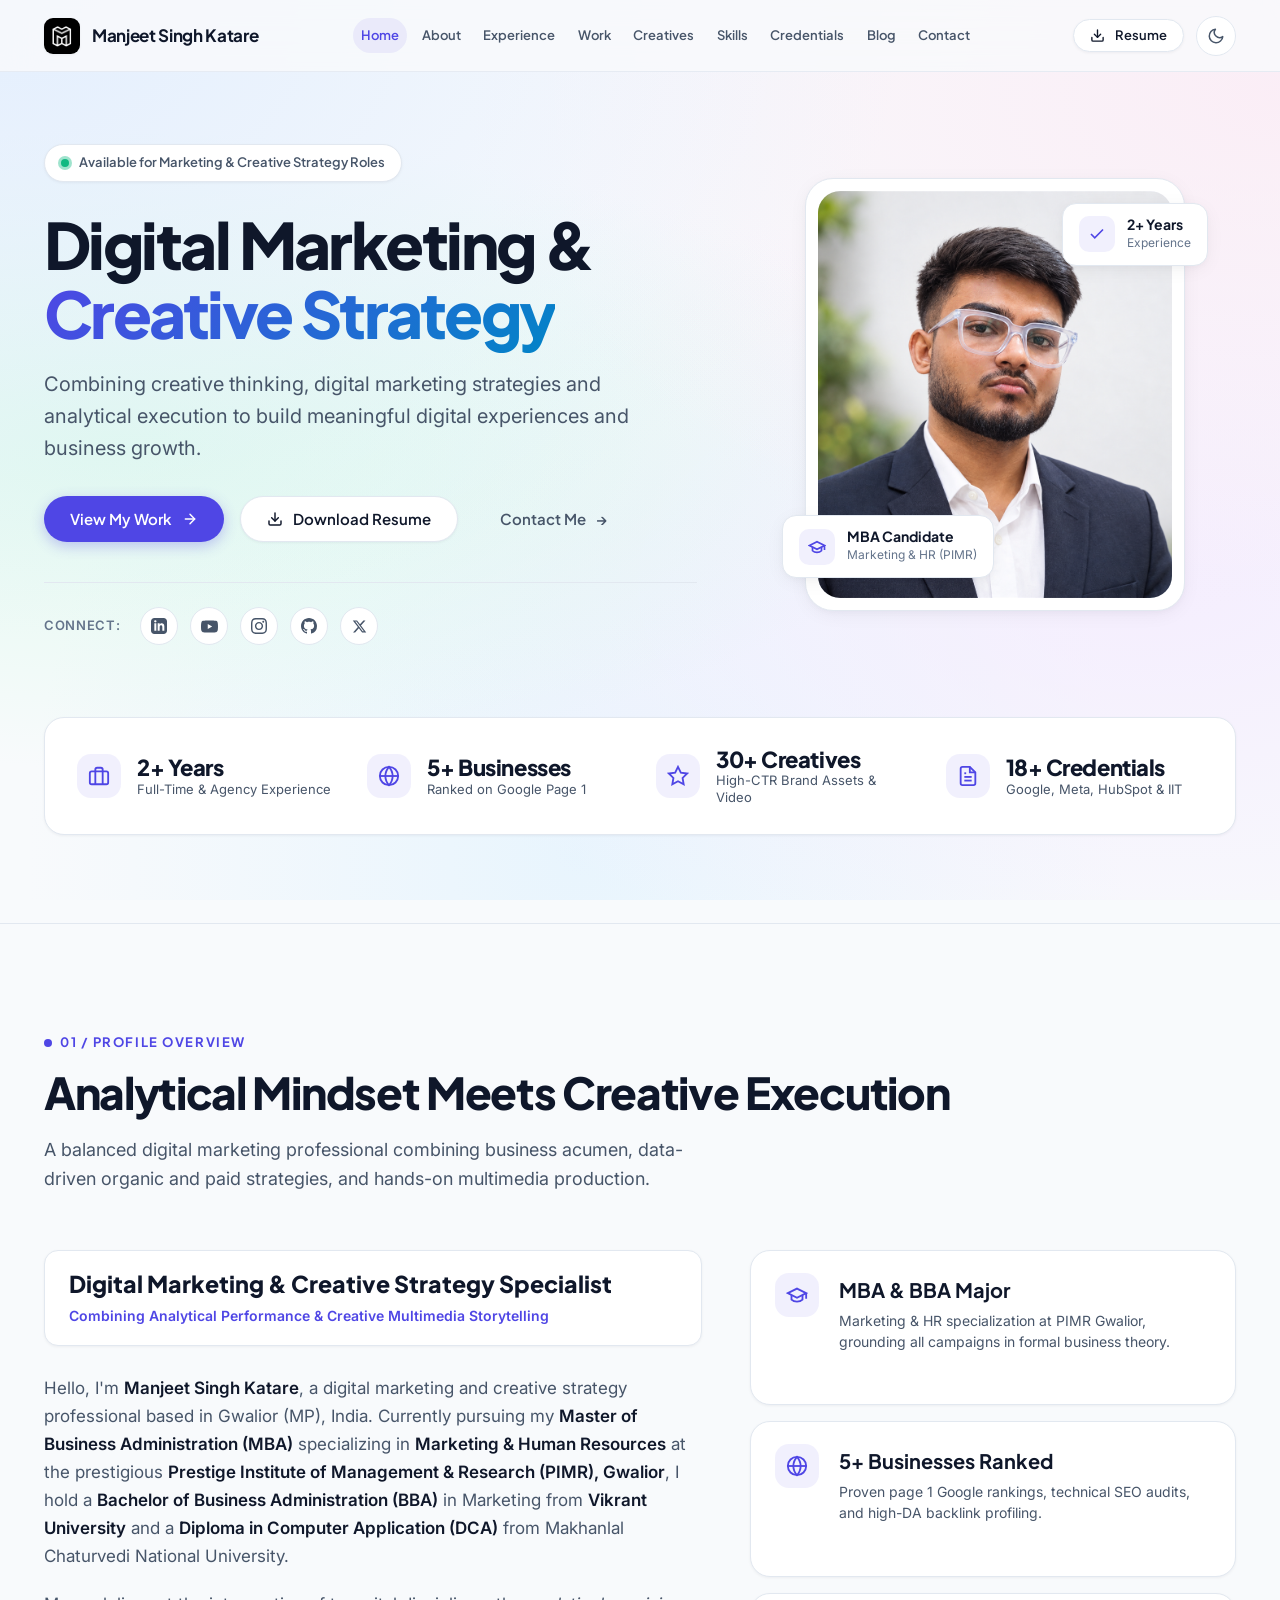
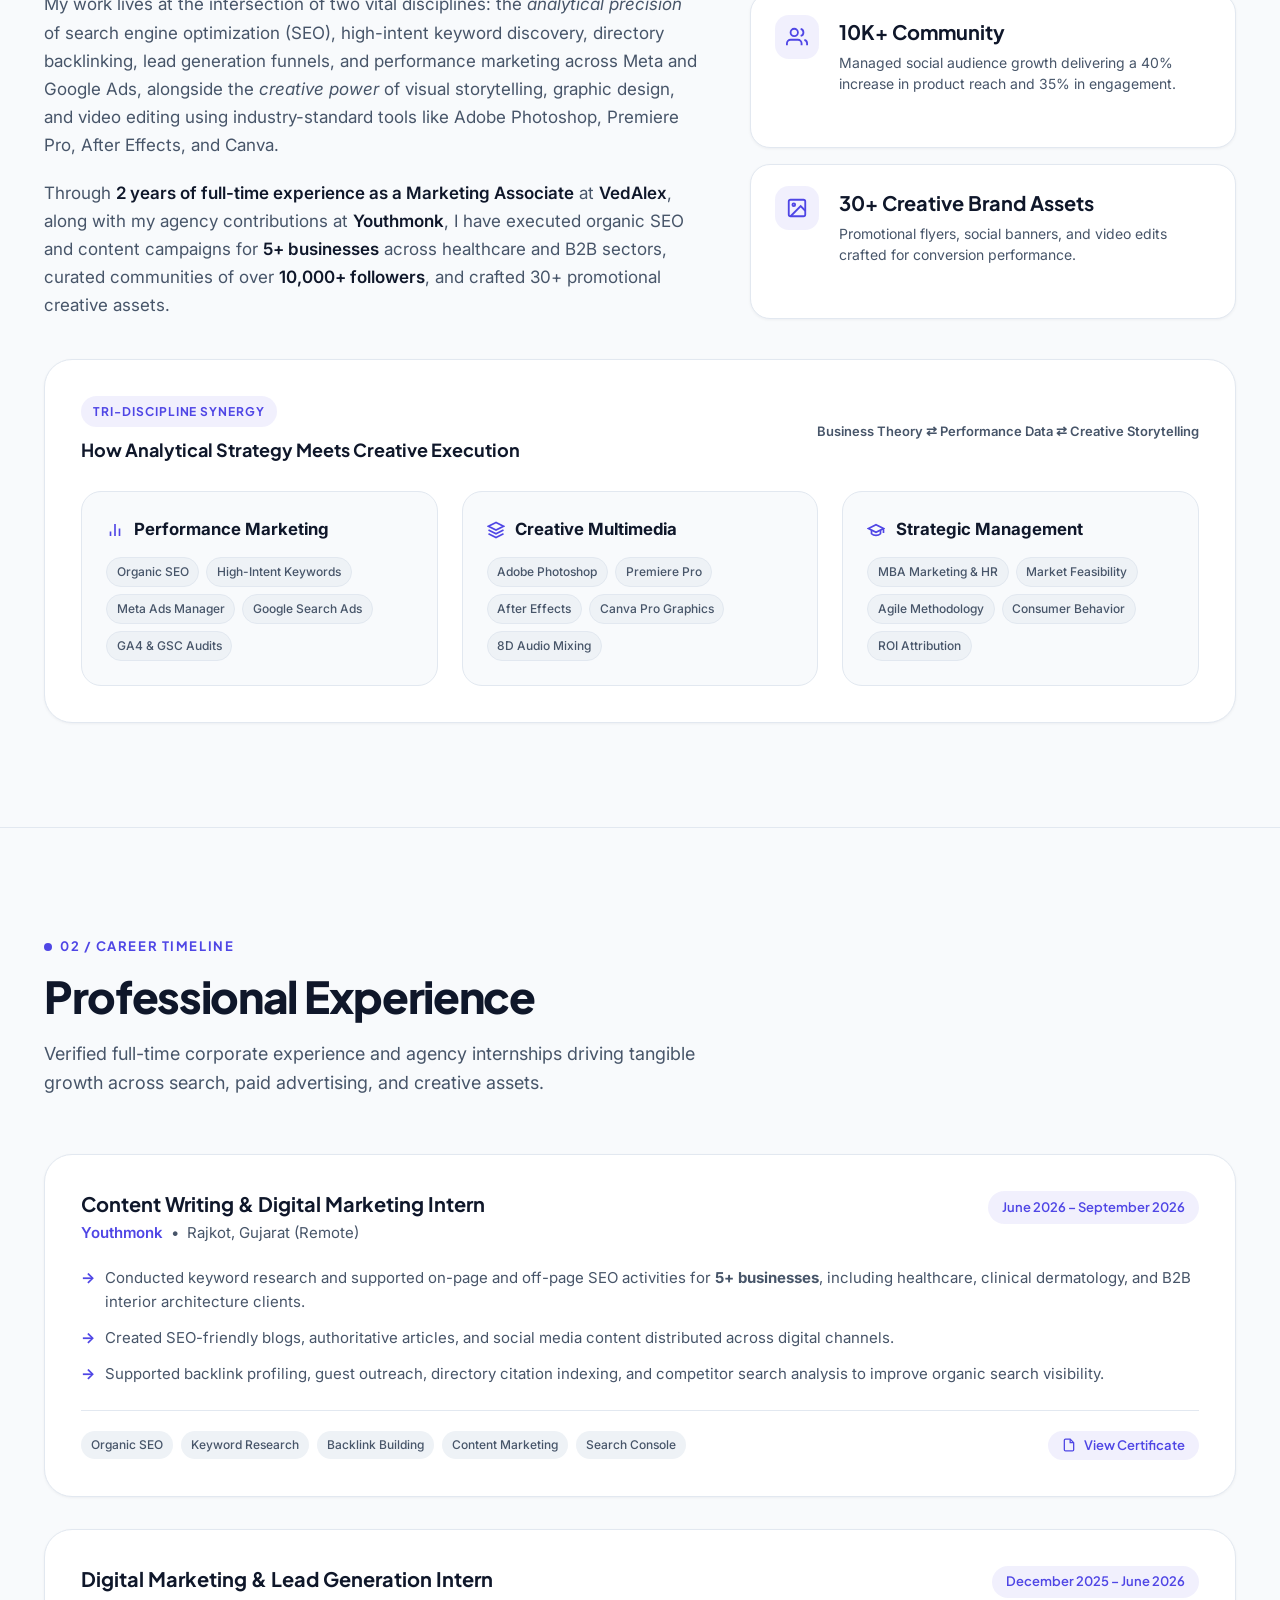
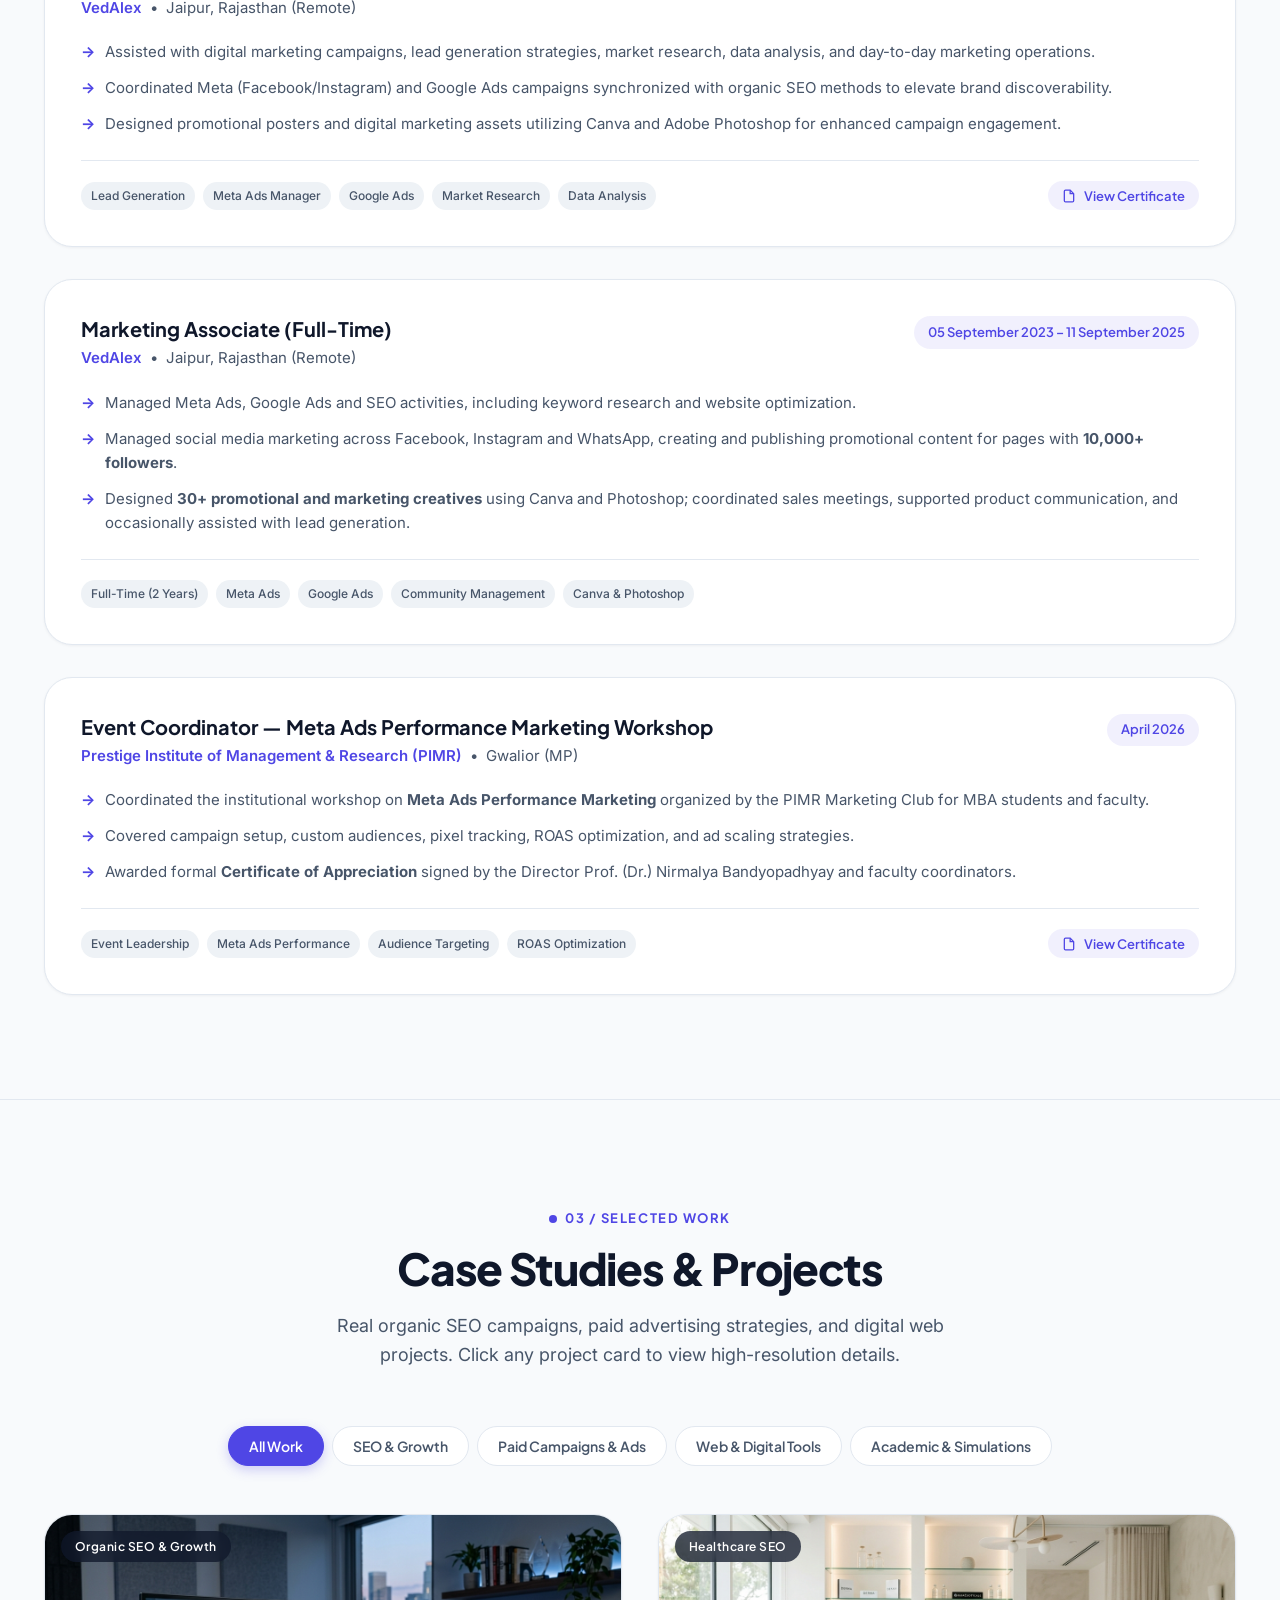
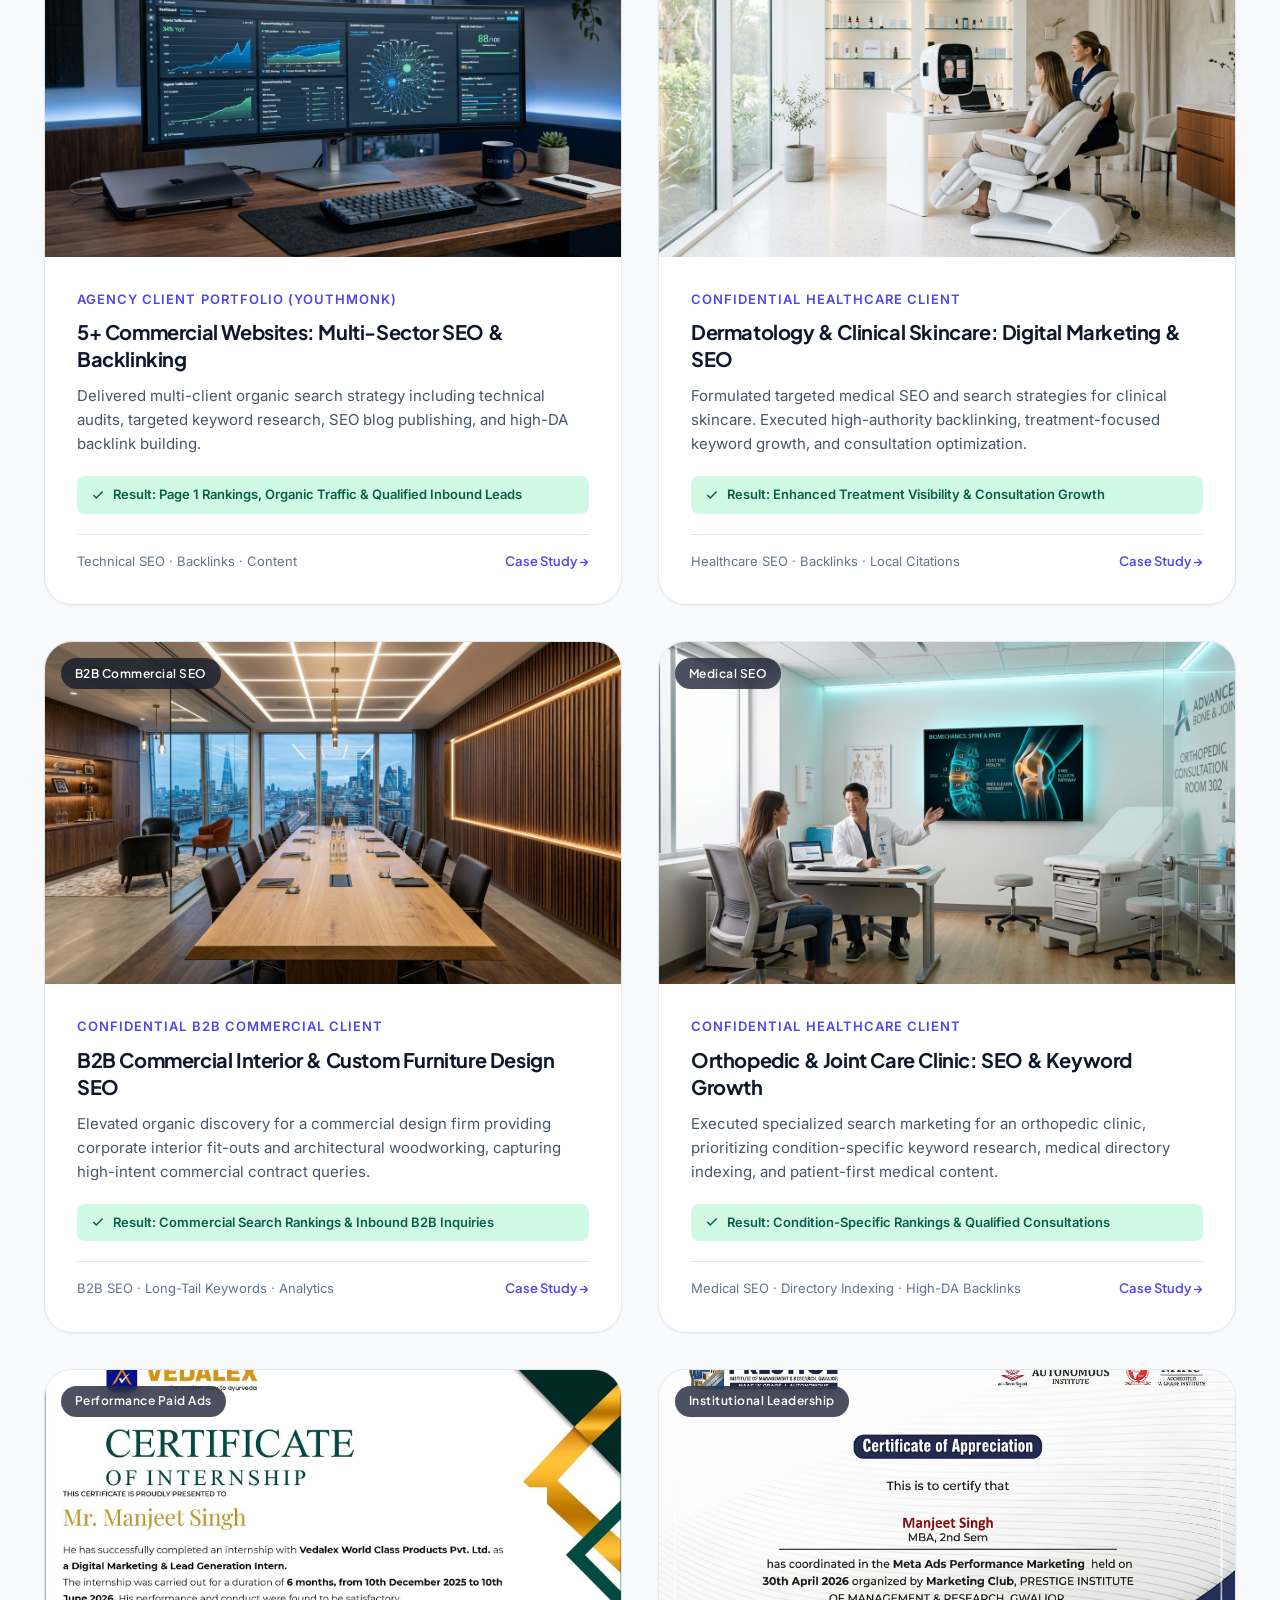
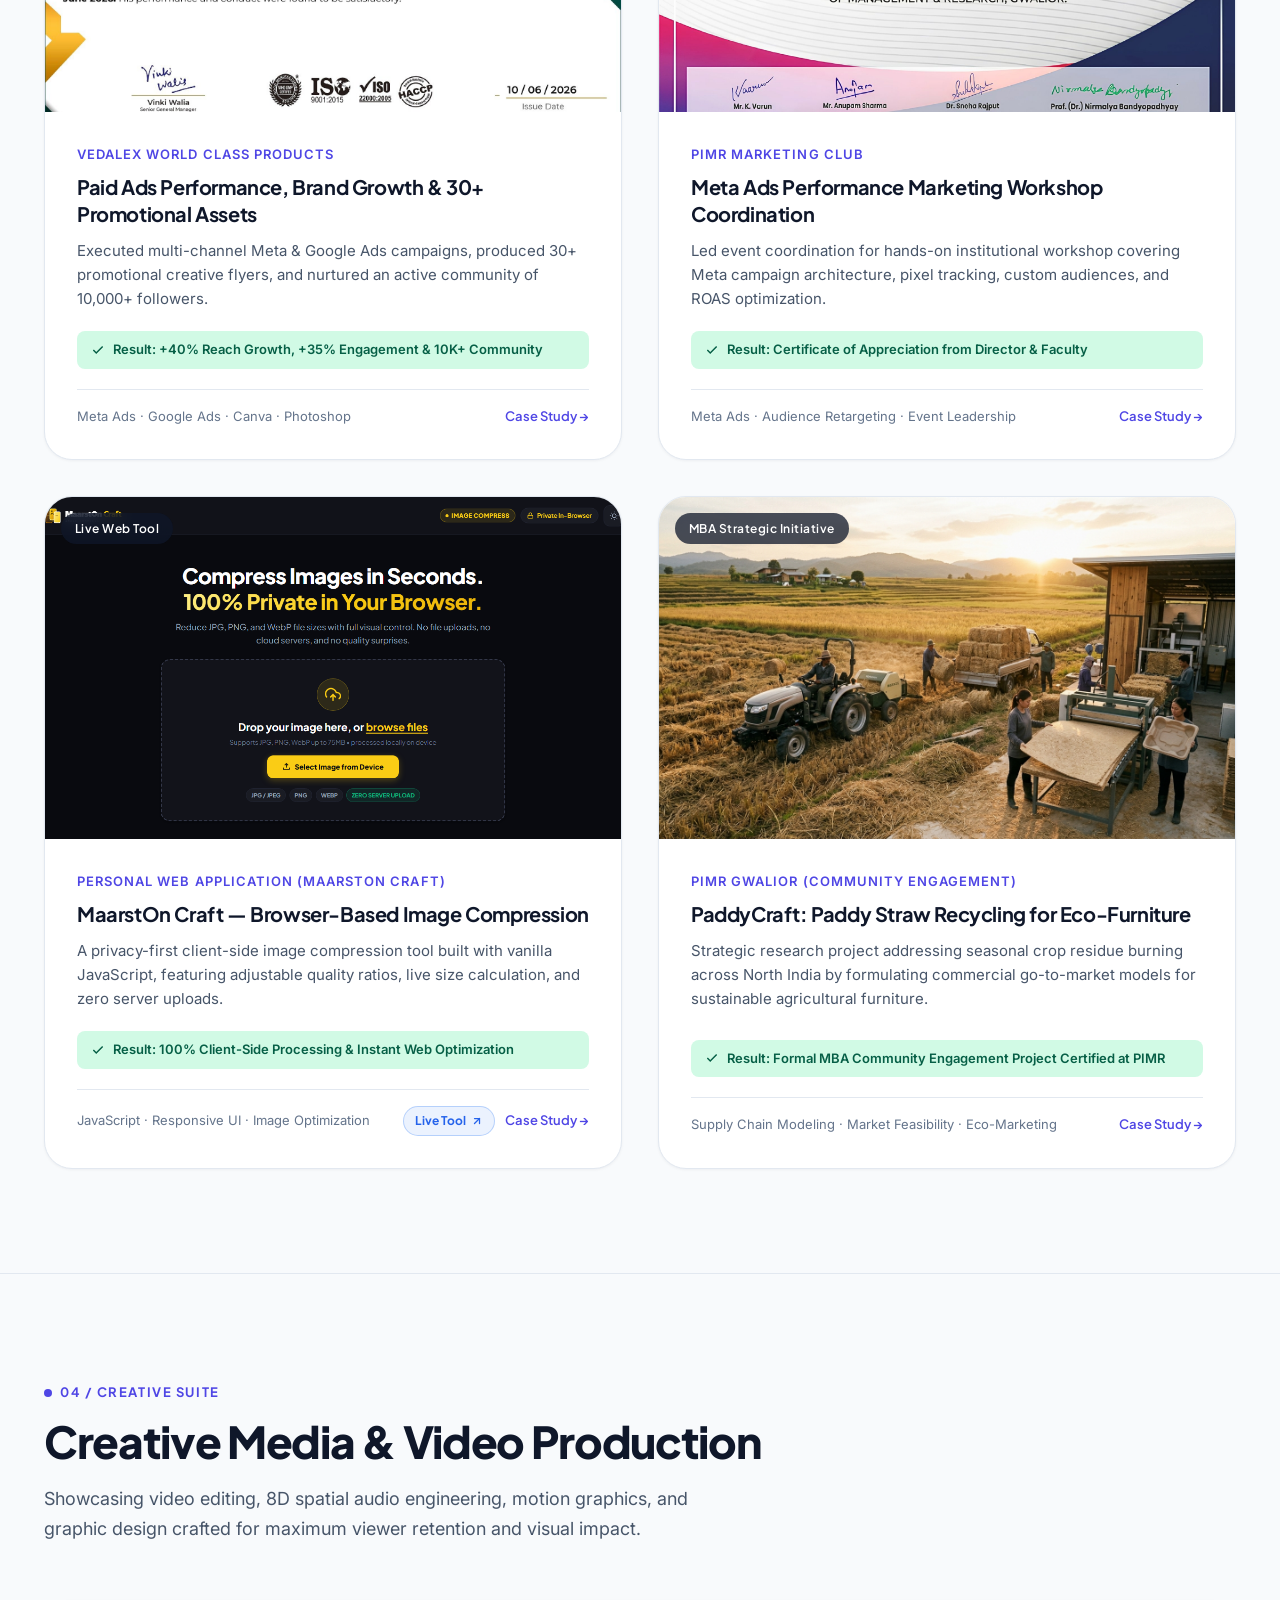
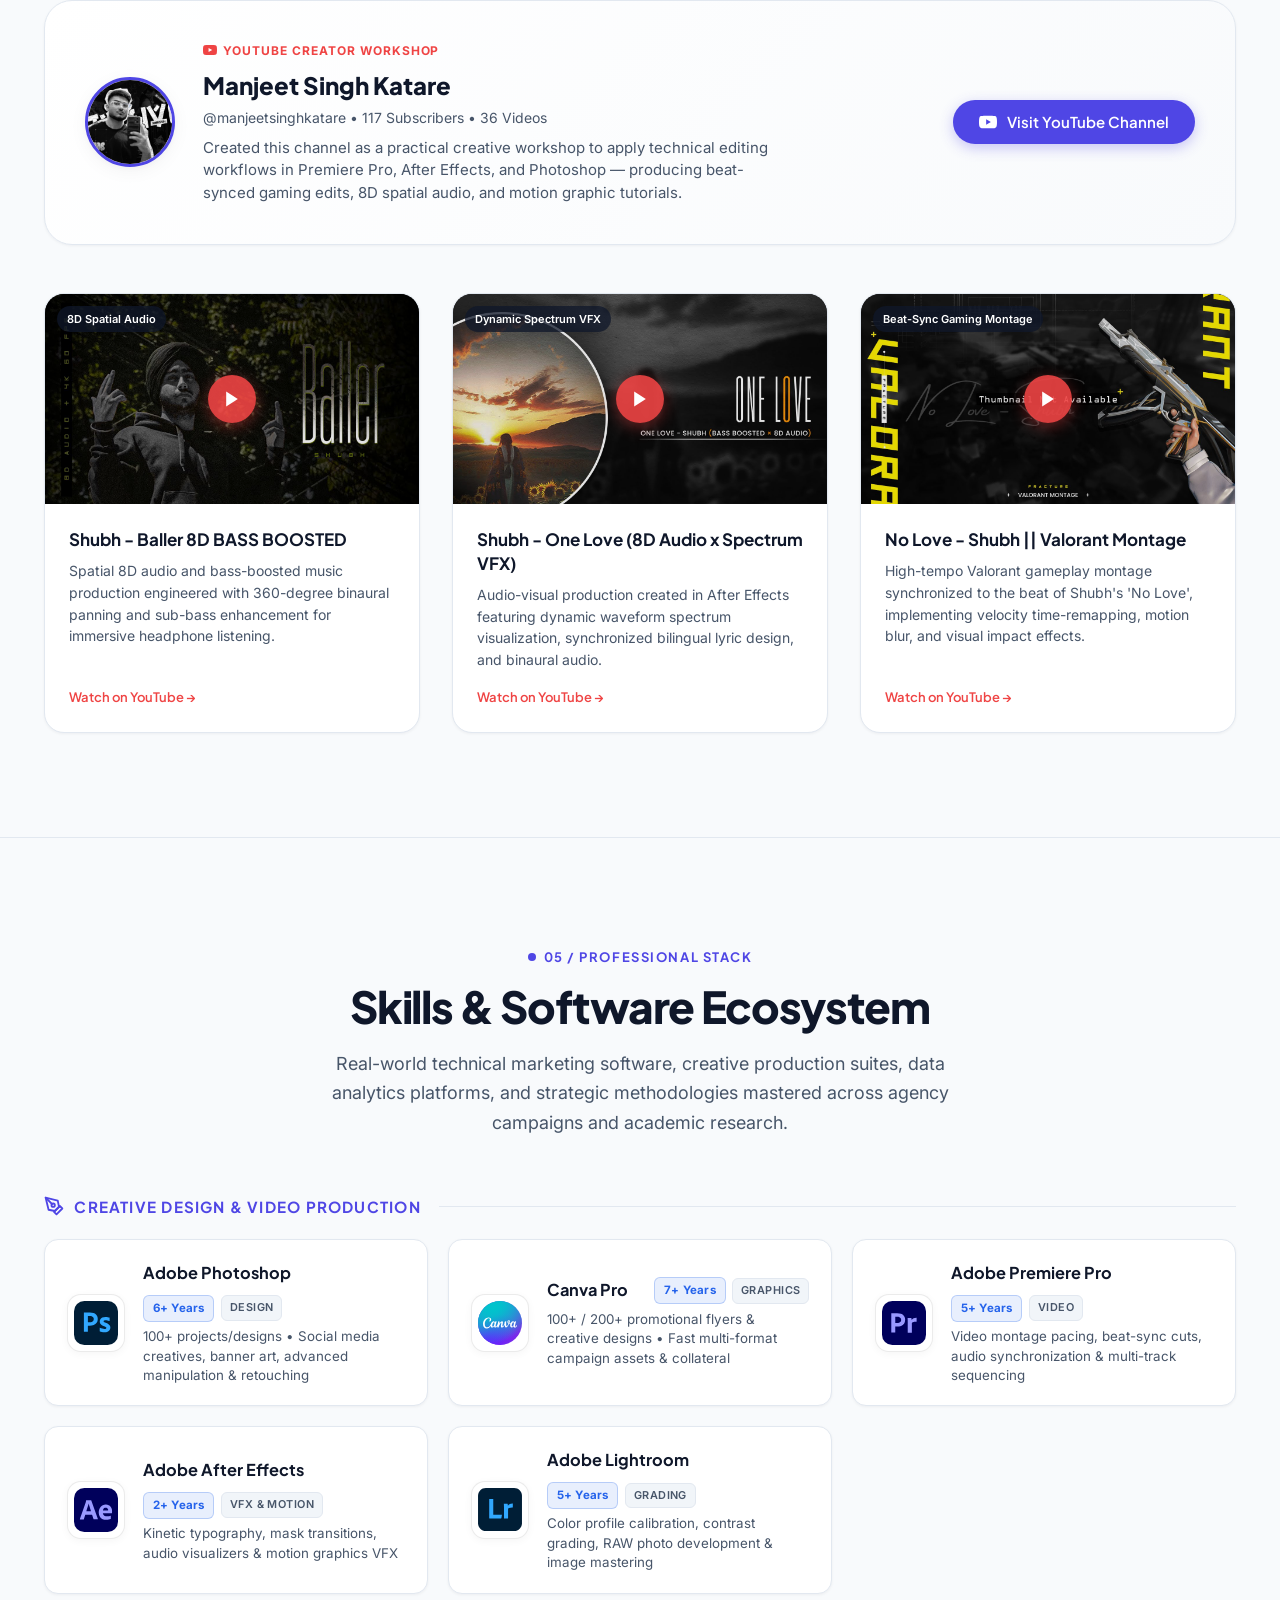
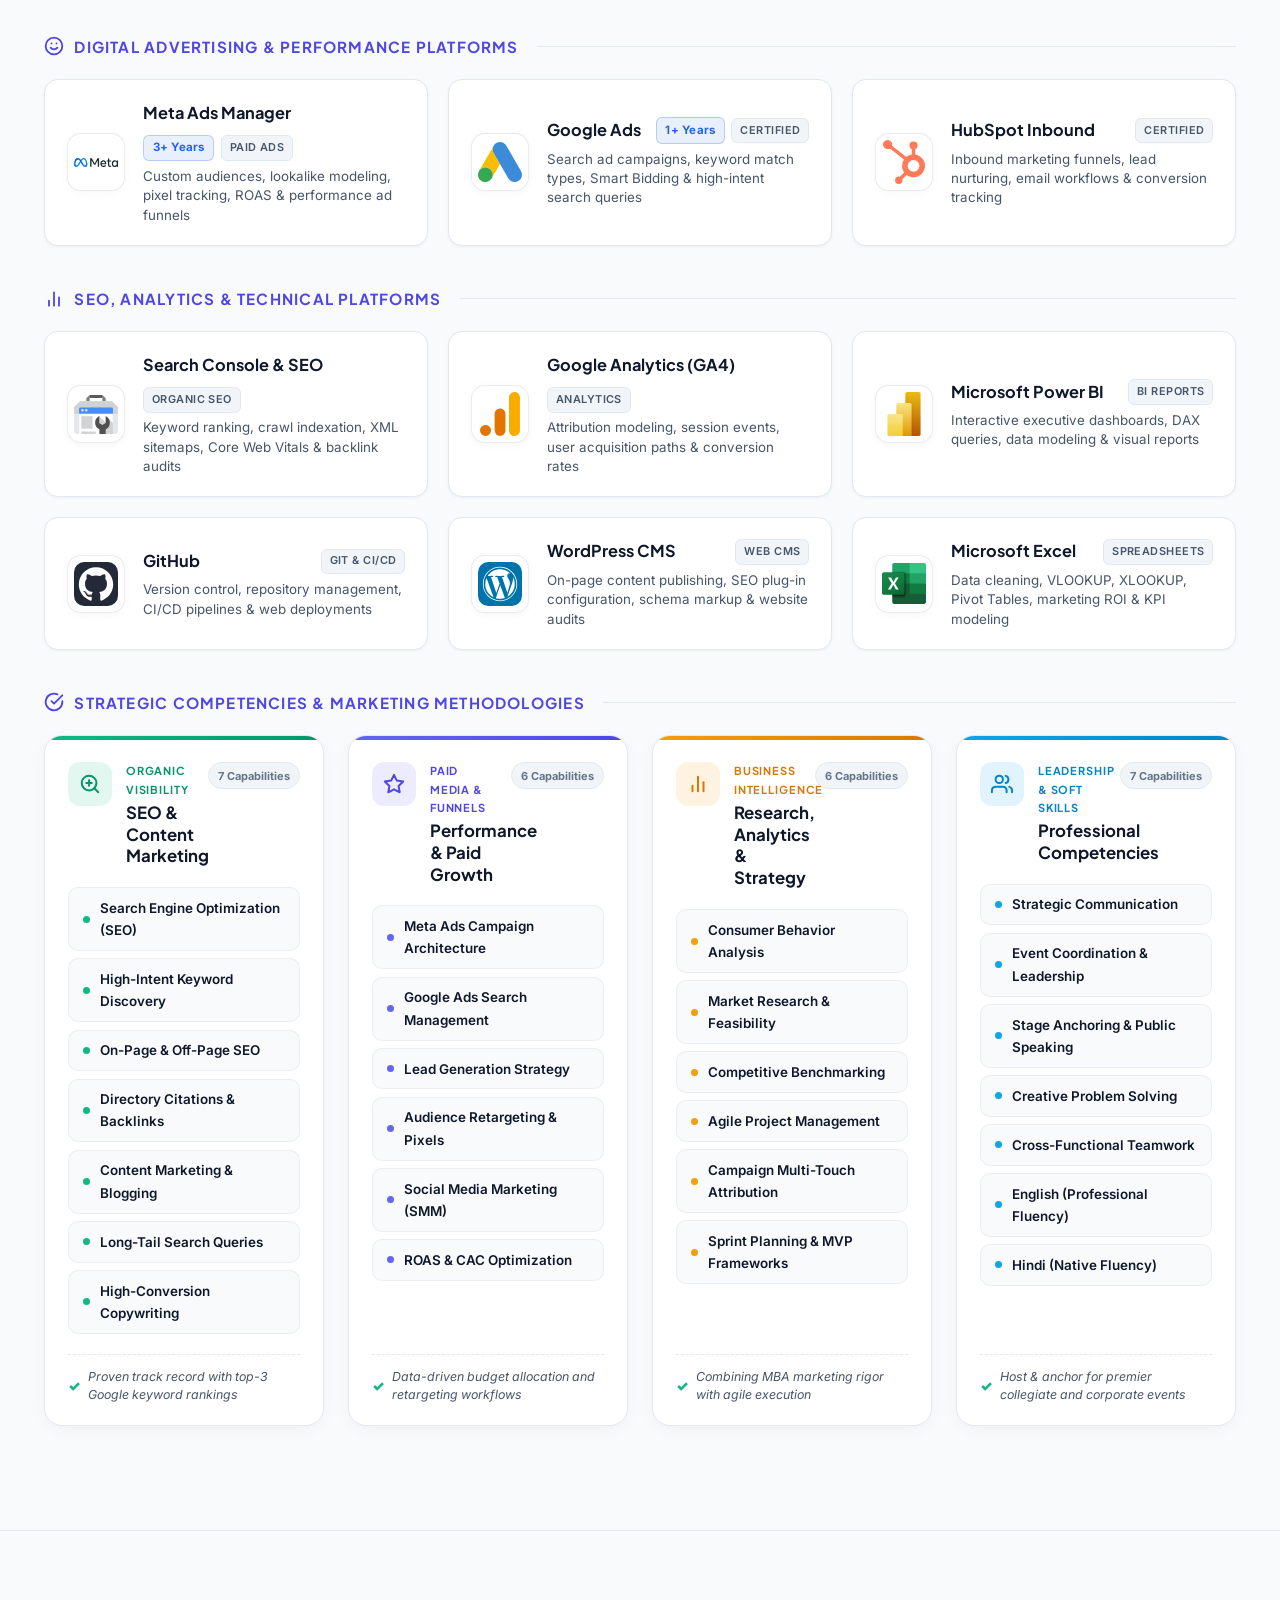
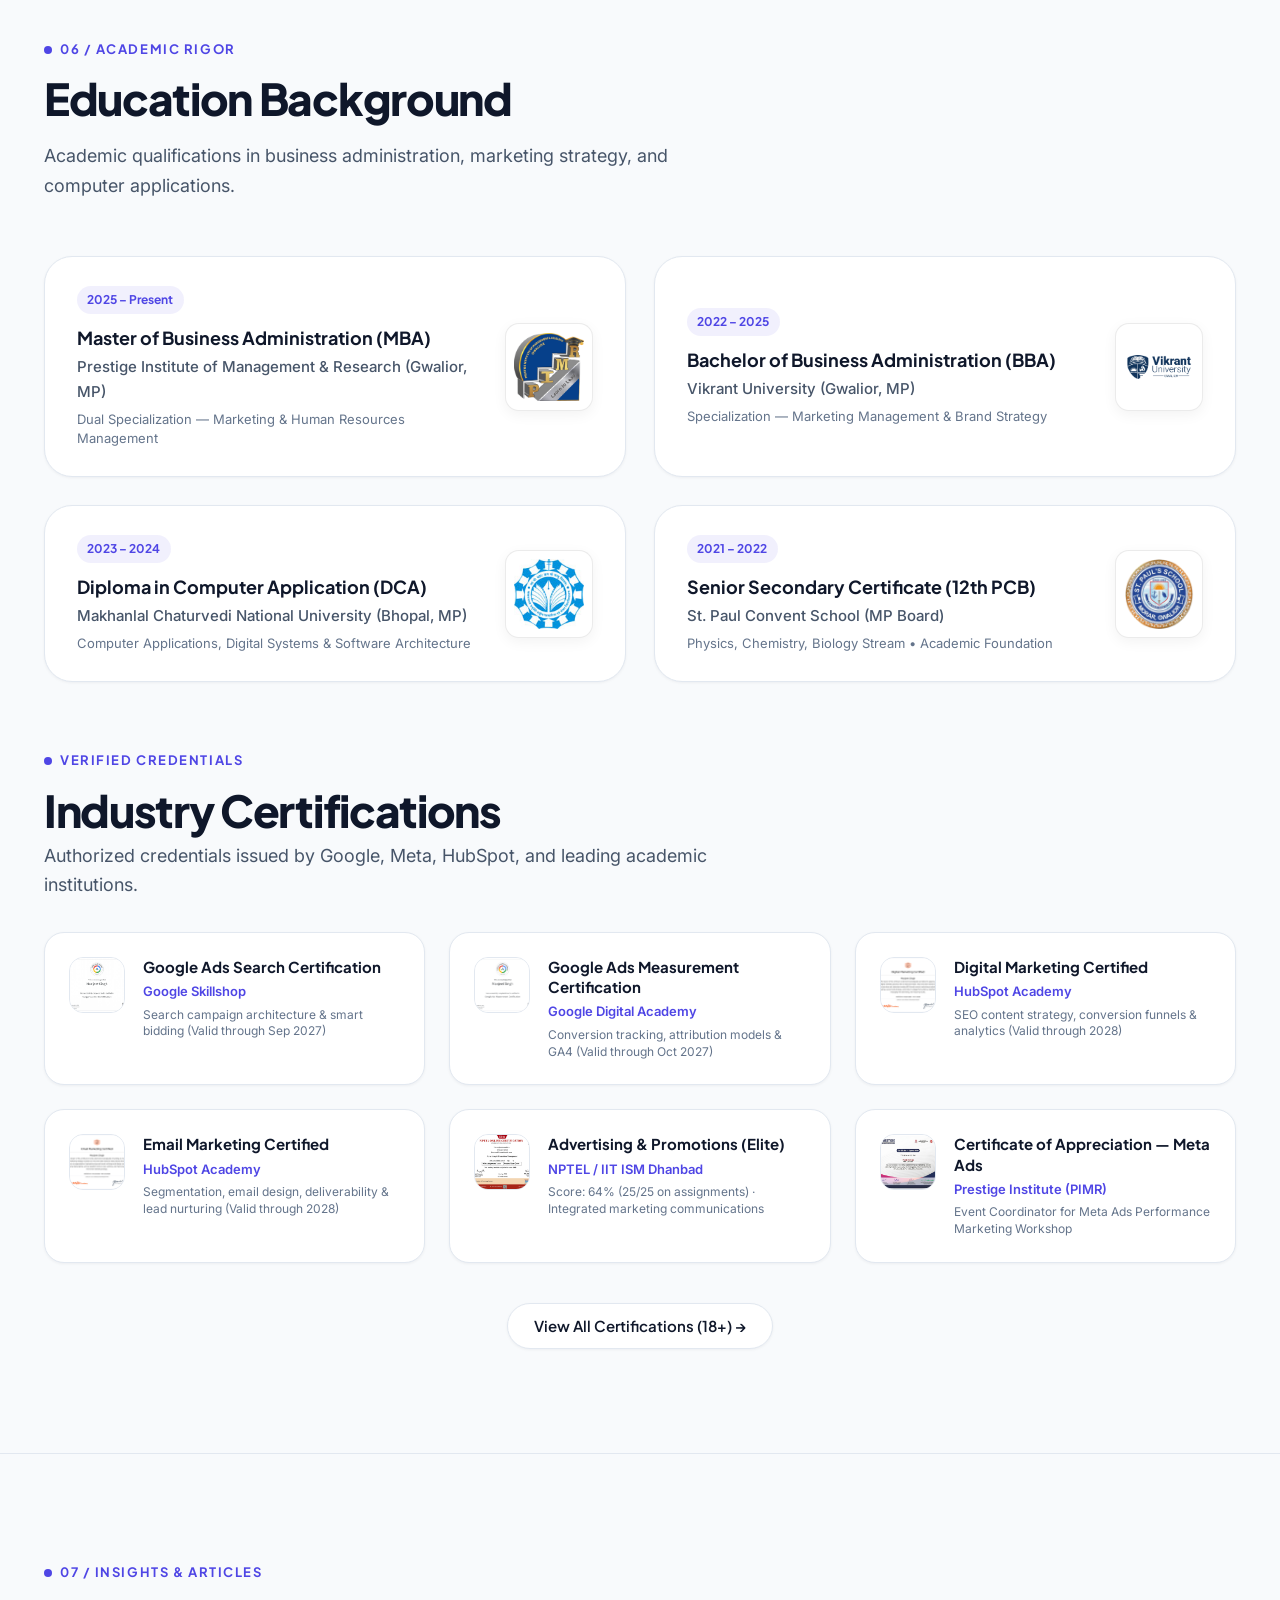
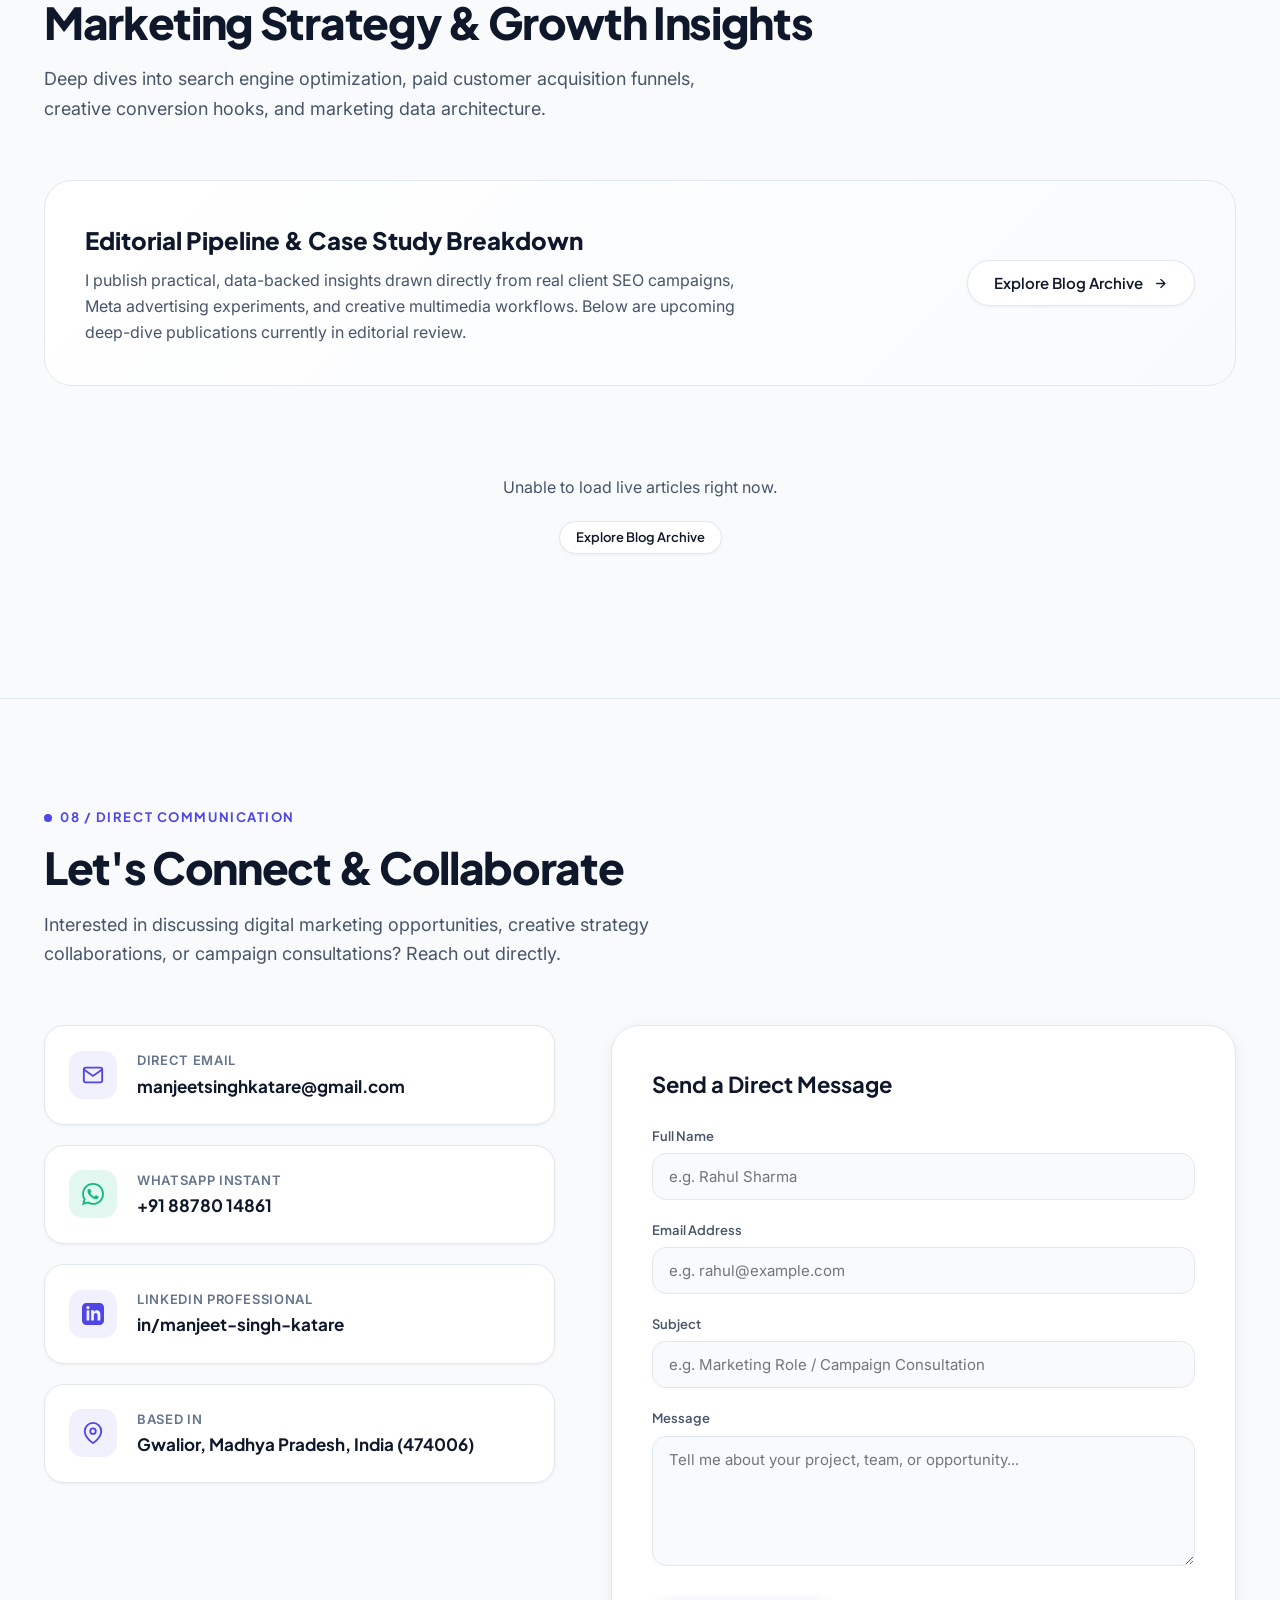
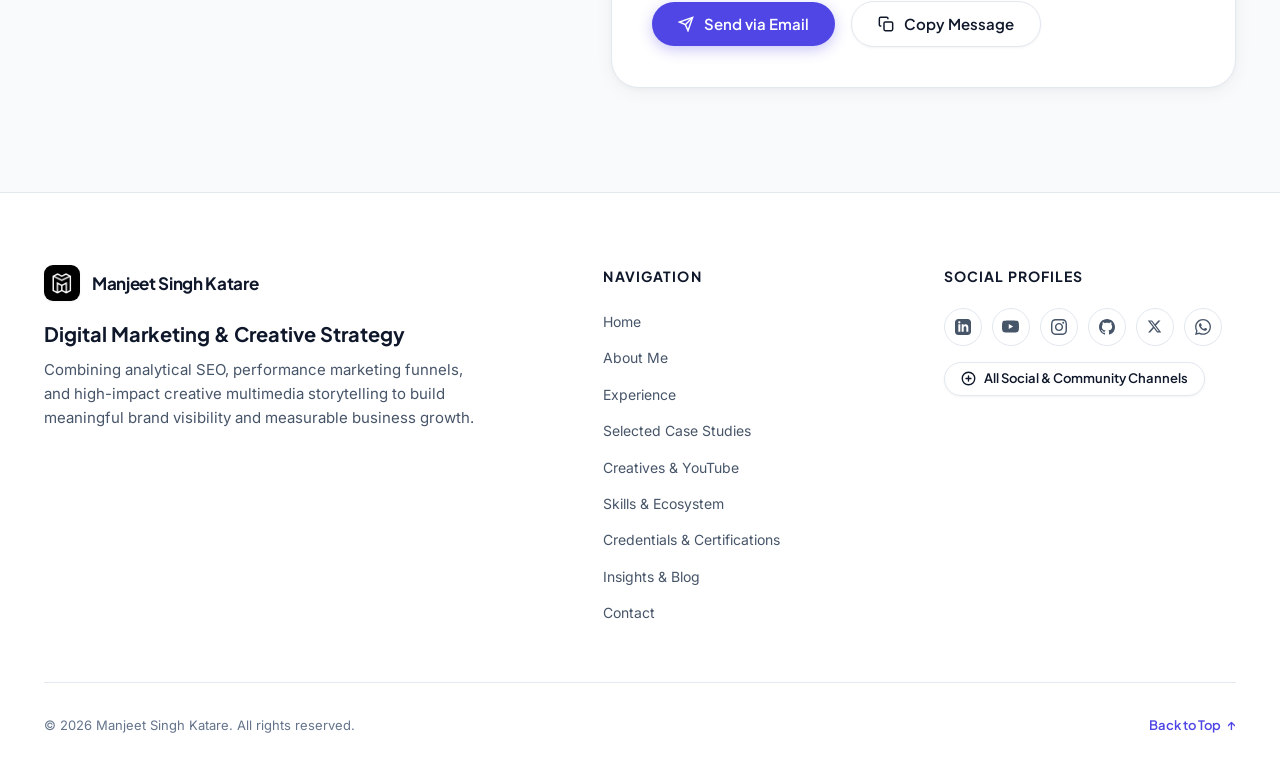
==== commit 415b14cd: "Add files via upload" ====
--- a/index.html
+++ b/index.html
@@ -922,7 +922,16 @@
               </div>
               <div class="project-footer">
                 <span>JavaScript · Responsive UI · Image Optimization</span>
-                <span class="project-action-link">Case Study &rarr;</span>
+                <div class="project-card-actions">
+                  <a href="https://maarston-craft-image-compress.vercel.app/" target="_blank" rel="noopener noreferrer" class="project-live-btn" aria-label="Visit MaarstOn Craft Image Compress Website" onclick="event.stopPropagation()">
+                    <span>Live Tool</span>
+                    <svg width="12" height="12" viewBox="0 0 24 24" fill="none" stroke="currentColor" stroke-width="2.5" stroke-linecap="round" stroke-linejoin="round" aria-hidden="true">
+                      <line x1="7" y1="17" x2="17" y2="7"></line>
+                      <polyline points="7 7 17 7 17 17"></polyline>
+                    </svg>
+                  </a>
+                  <span class="project-action-link">Case Study &rarr;</span>
+                </div>
               </div>
             </div>
           </article>
@@ -2148,6 +2157,13 @@
             <span id="modalOutcome" class="modal-meta-val" style="color: var(--accent-green);"></span>
           </div>
         </div>
+
+        <div id="modalLiveWrap" style="margin-top: 1.5rem; display: none;">
+          <a id="modalLiveBtn" href="#" target="_blank" rel="noopener noreferrer" class="btn btn-primary" style="display: inline-flex; align-items: center; gap: 0.5rem; text-decoration: none;">
+            <span>Visit Live Website</span>
+            <svg width="14" height="14" viewBox="0 0 24 24" fill="none" stroke="currentColor" stroke-width="2.5" stroke-linecap="round" stroke-linejoin="round" aria-hidden="true"><line x1="7" y1="17" x2="17" y2="7"></line><polyline points="7 7 17 7 17 17"></polyline></svg>
+          </a>
+        </div>
       </div>
     </div>
   </div>
--- a/css/styles.css
+++ b/css/styles.css
@@ -1470,6 +1470,46 @@
   gap: 0.35rem;
 }
 
+.project-card-actions {
+  display: inline-flex;
+  align-items: center;
+  gap: 0.65rem;
+}
+
+.project-live-btn {
+  display: inline-flex;
+  align-items: center;
+  gap: 0.35rem;
+  padding: 0.25rem 0.65rem;
+  border-radius: var(--radius-full);
+  background: rgba(59, 130, 246, 0.1);
+  color: #2563eb;
+  font-family: var(--font-display);
+  font-size: 0.75rem;
+  font-weight: 700;
+  text-decoration: none;
+  border: 1px solid rgba(59, 130, 246, 0.3);
+  transition: transform var(--transition-fast), background var(--transition-fast), color var(--transition-fast), box-shadow var(--transition-fast);
+}
+
+.project-live-btn:hover {
+  background: #2563eb;
+  color: #ffffff;
+  transform: translateY(-1px);
+  box-shadow: 0 4px 12px rgba(37, 99, 235, 0.3);
+}
+
+[data-theme="dark"] .project-live-btn {
+  background: rgba(96, 165, 250, 0.15);
+  color: #93c5fd;
+  border-color: rgba(96, 165, 250, 0.35);
+}
+
+[data-theme="dark"] .project-live-btn:hover {
+  background: #3b82f6;
+  color: #ffffff;
+}
+
 /* --- Creative Work & YouTube Showcase --- */
 .creator-spotlight-card {
   padding: 2.5rem;
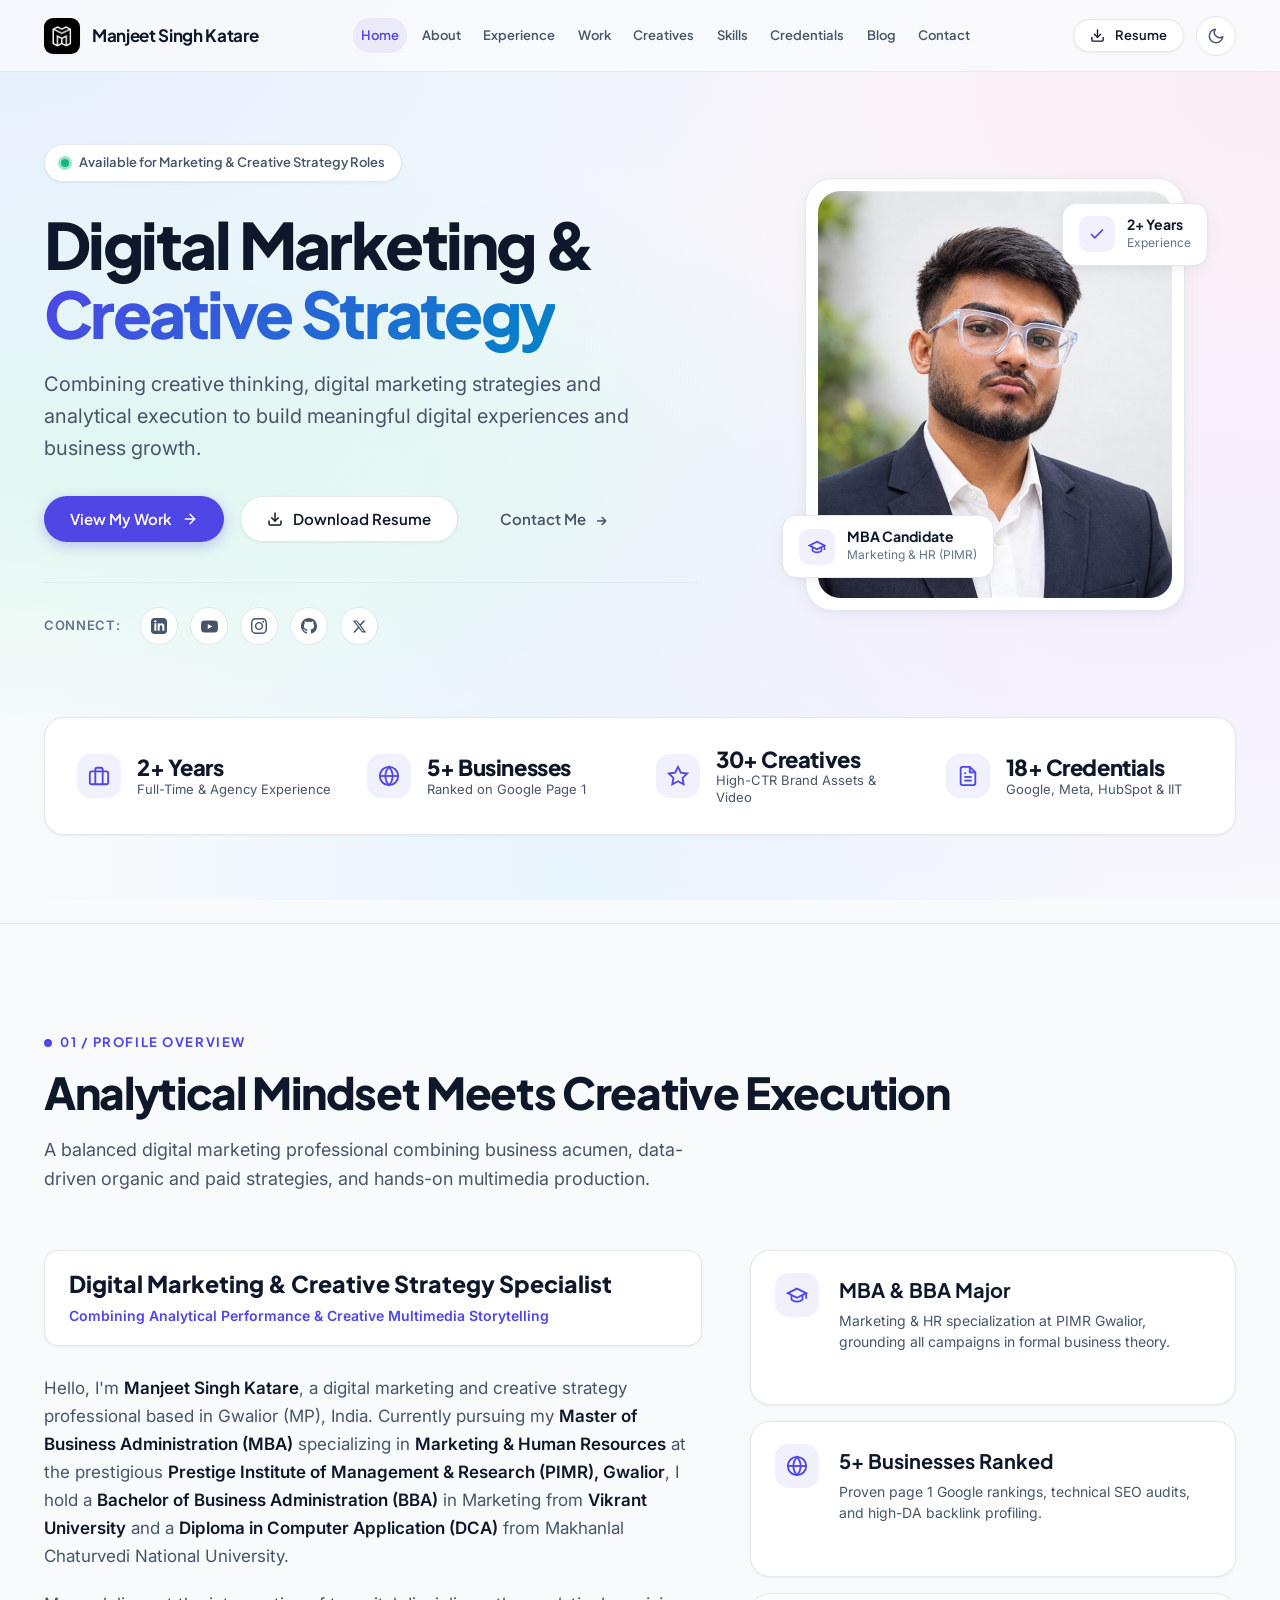
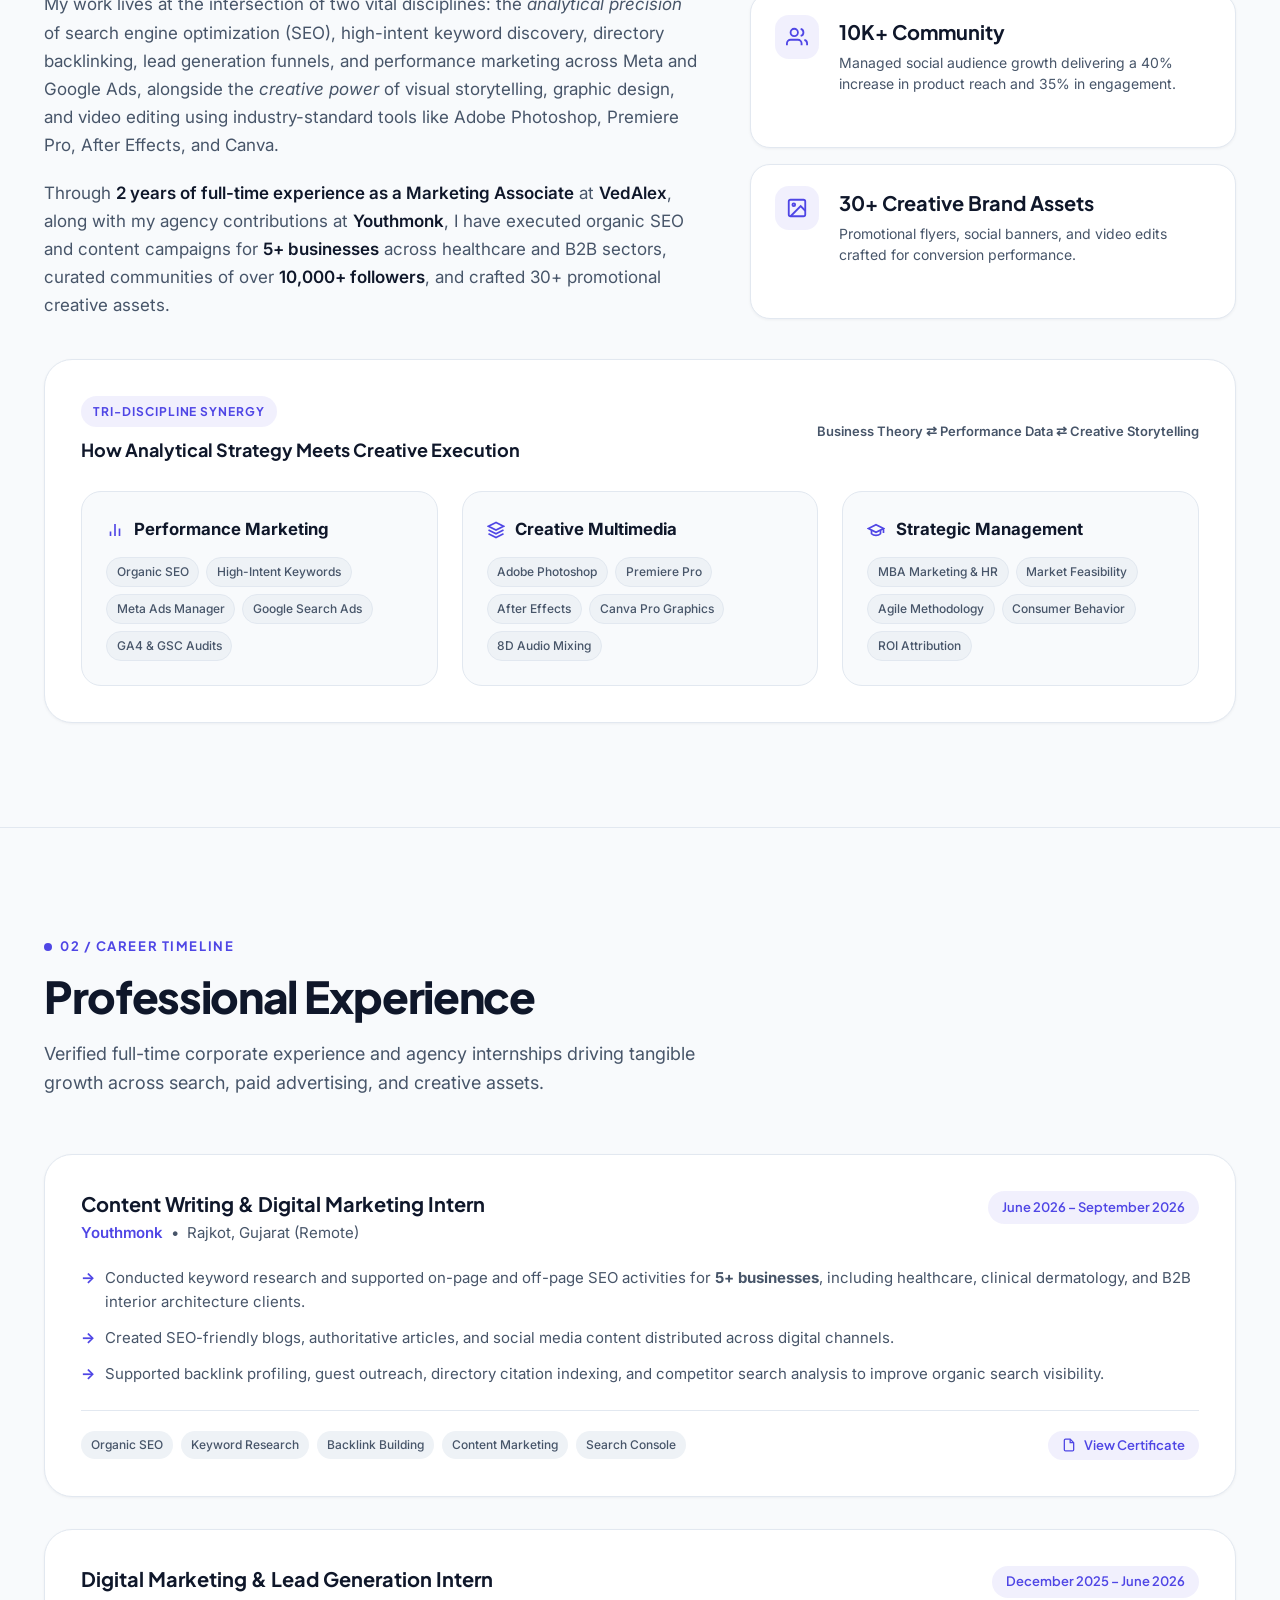
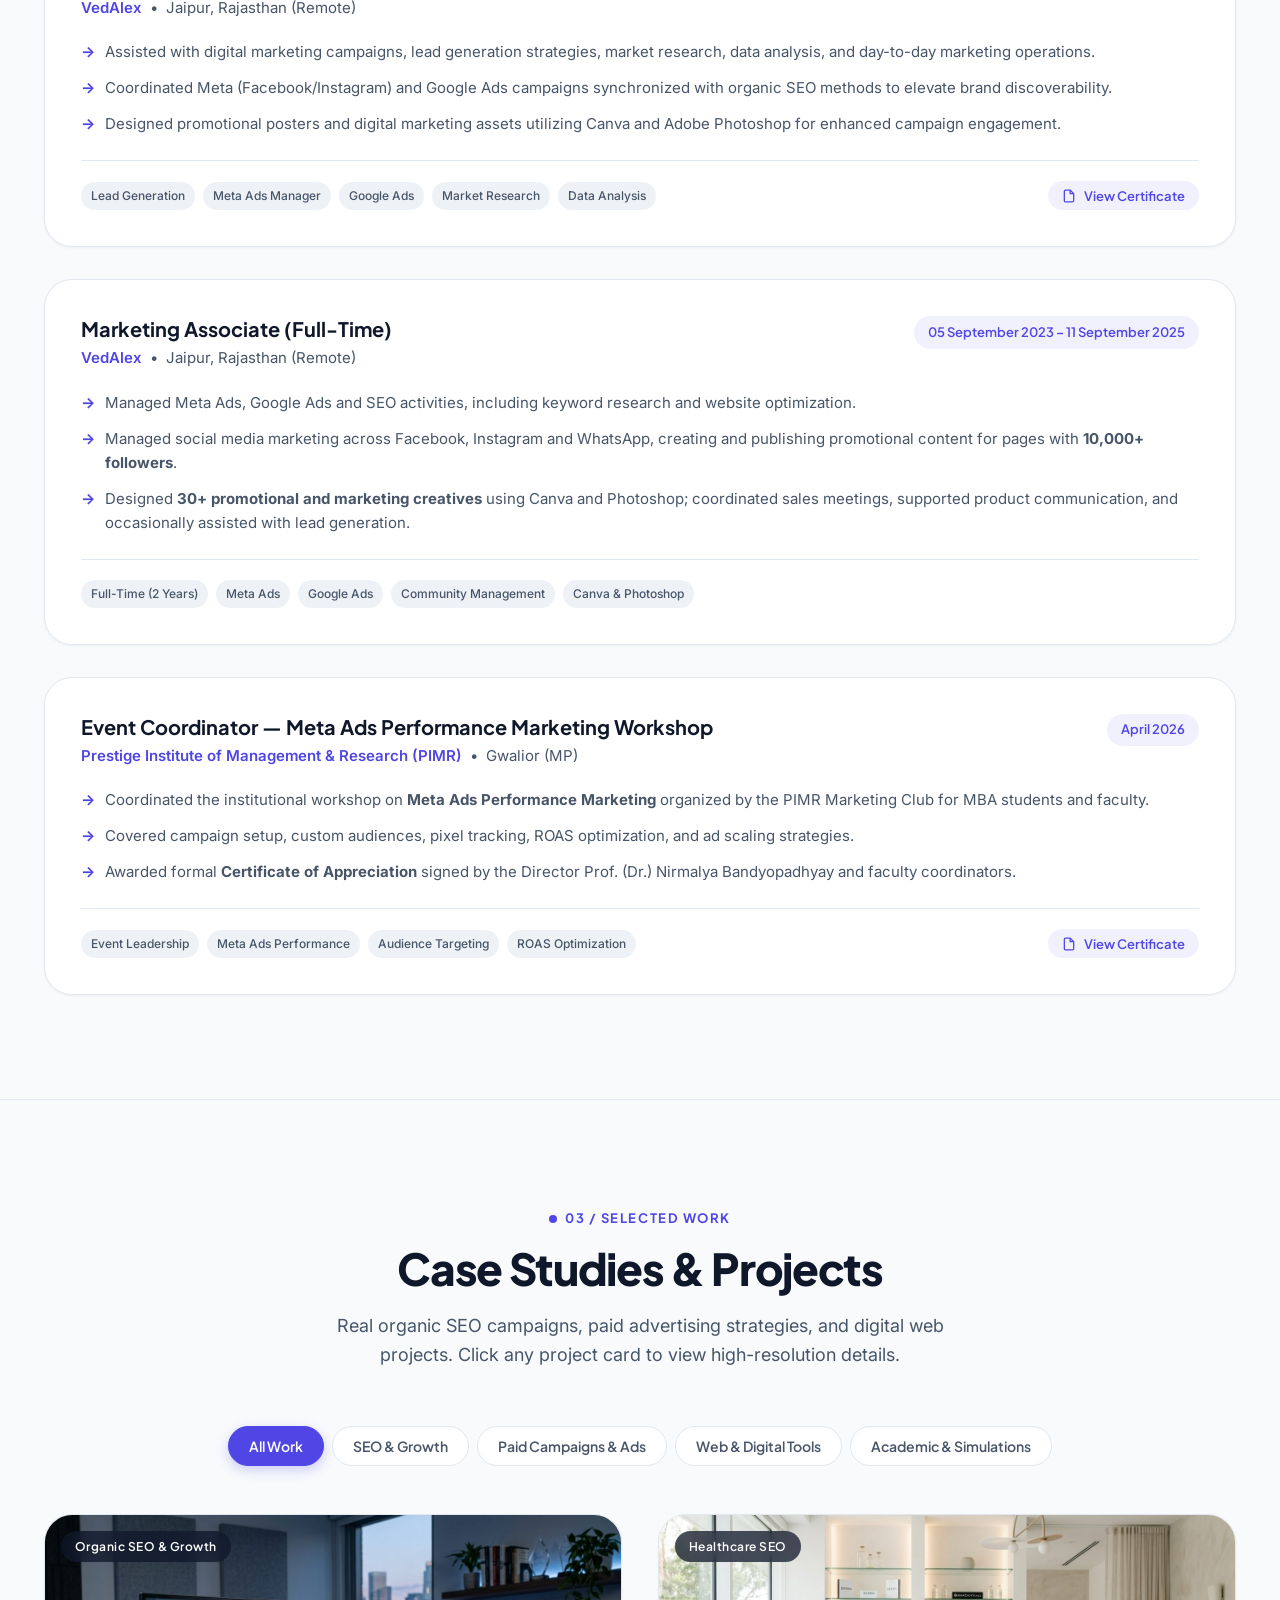
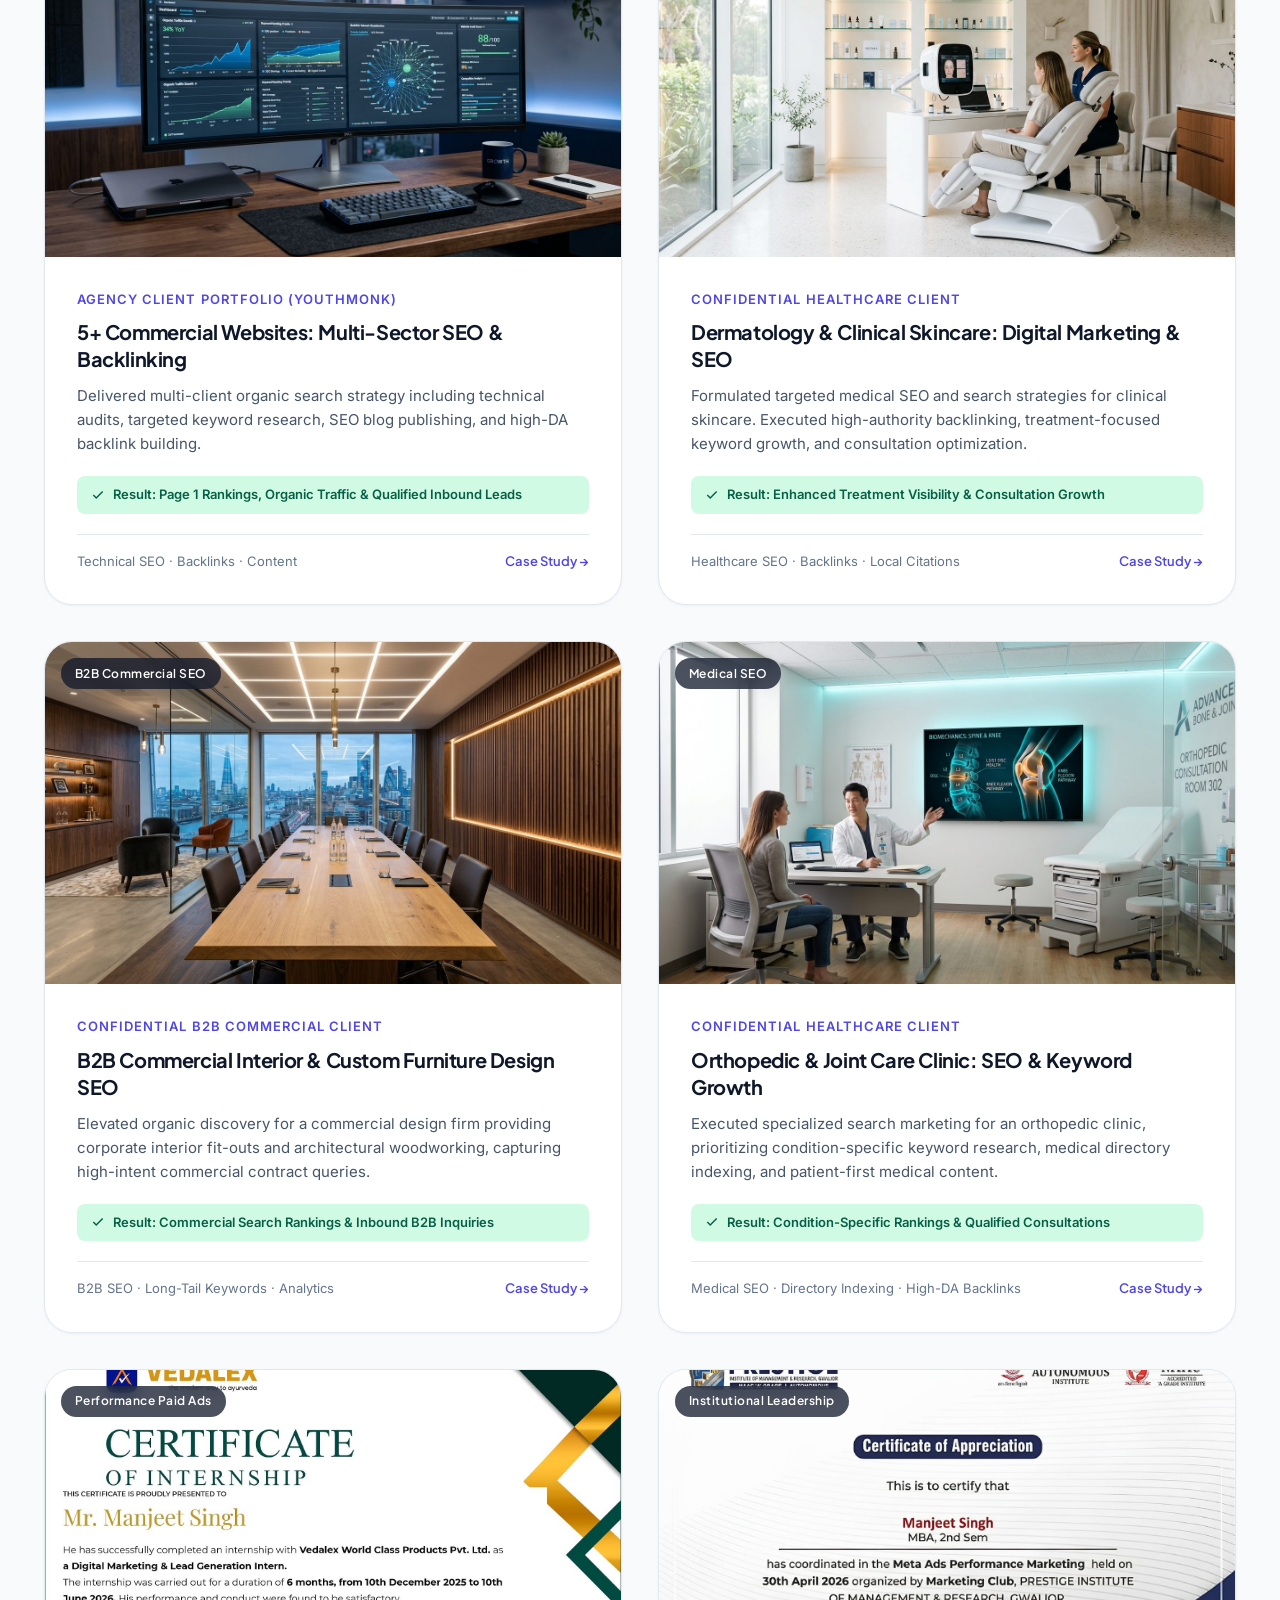
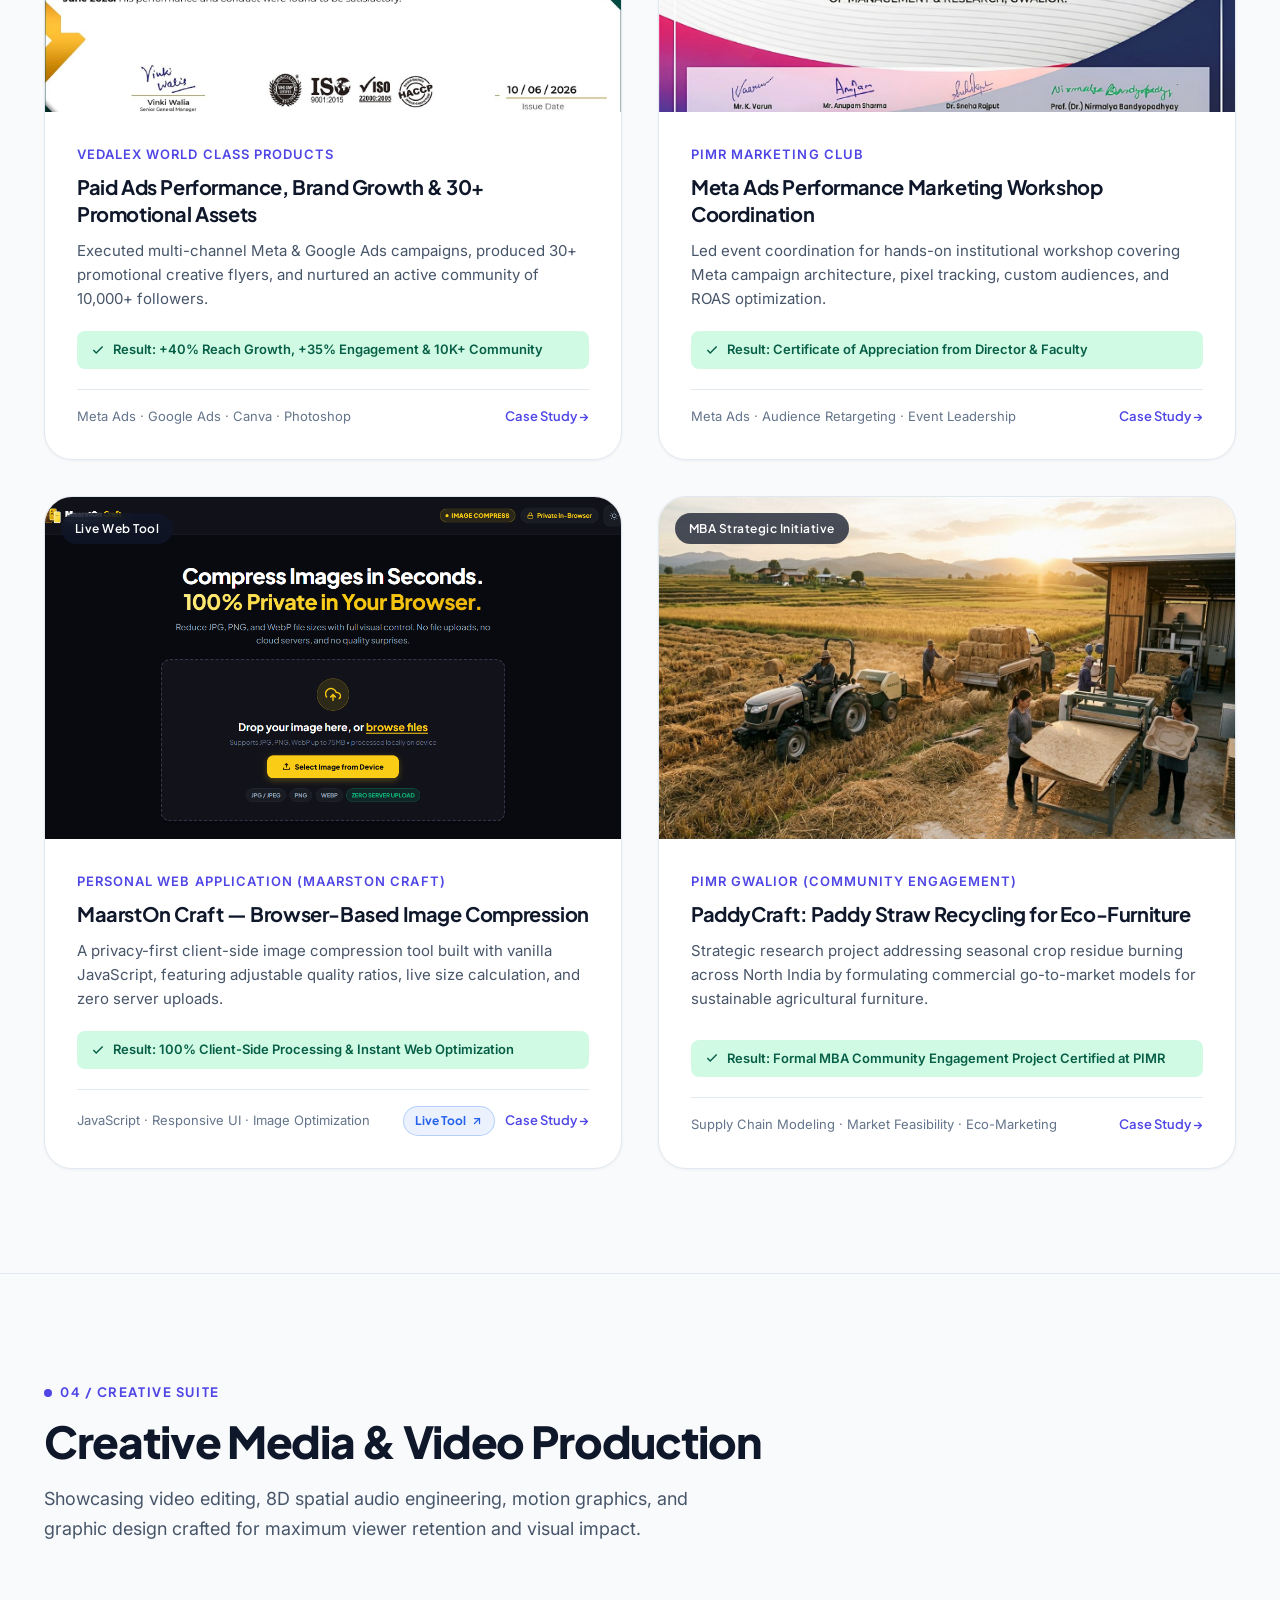
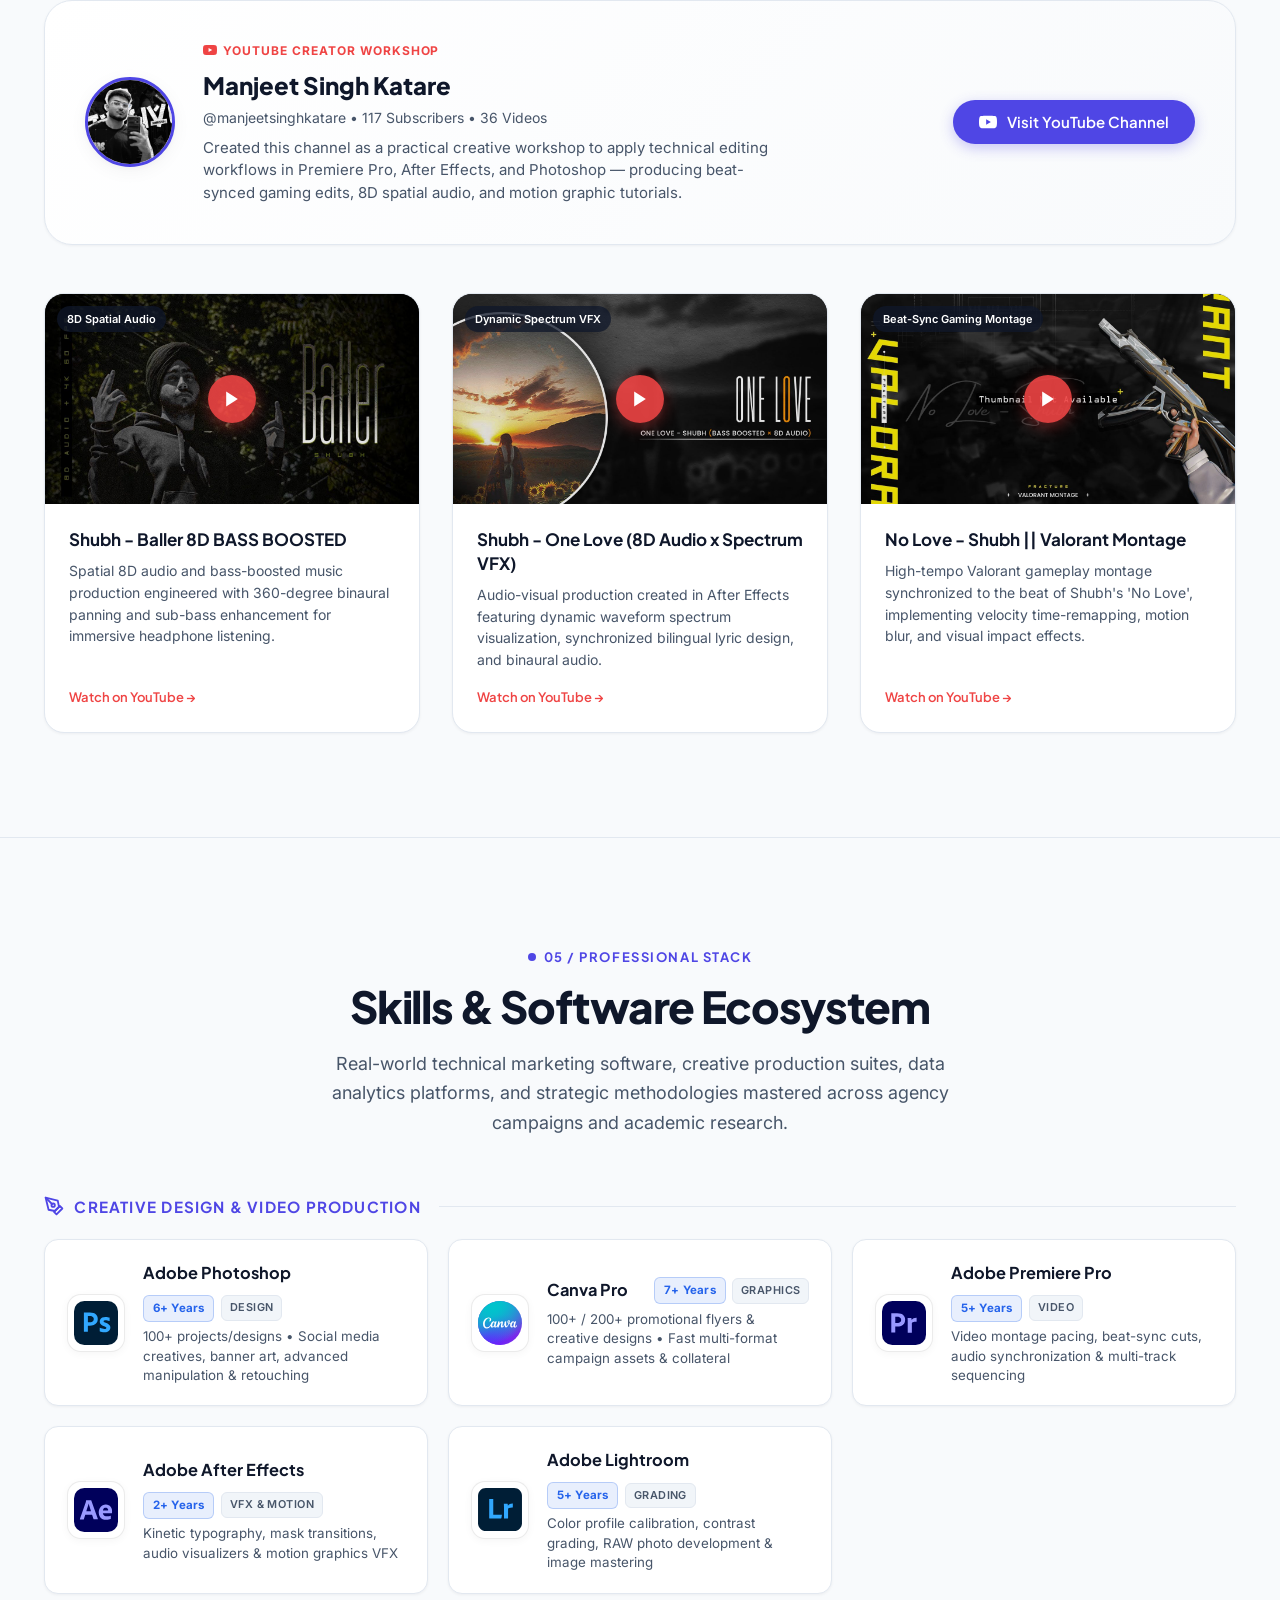
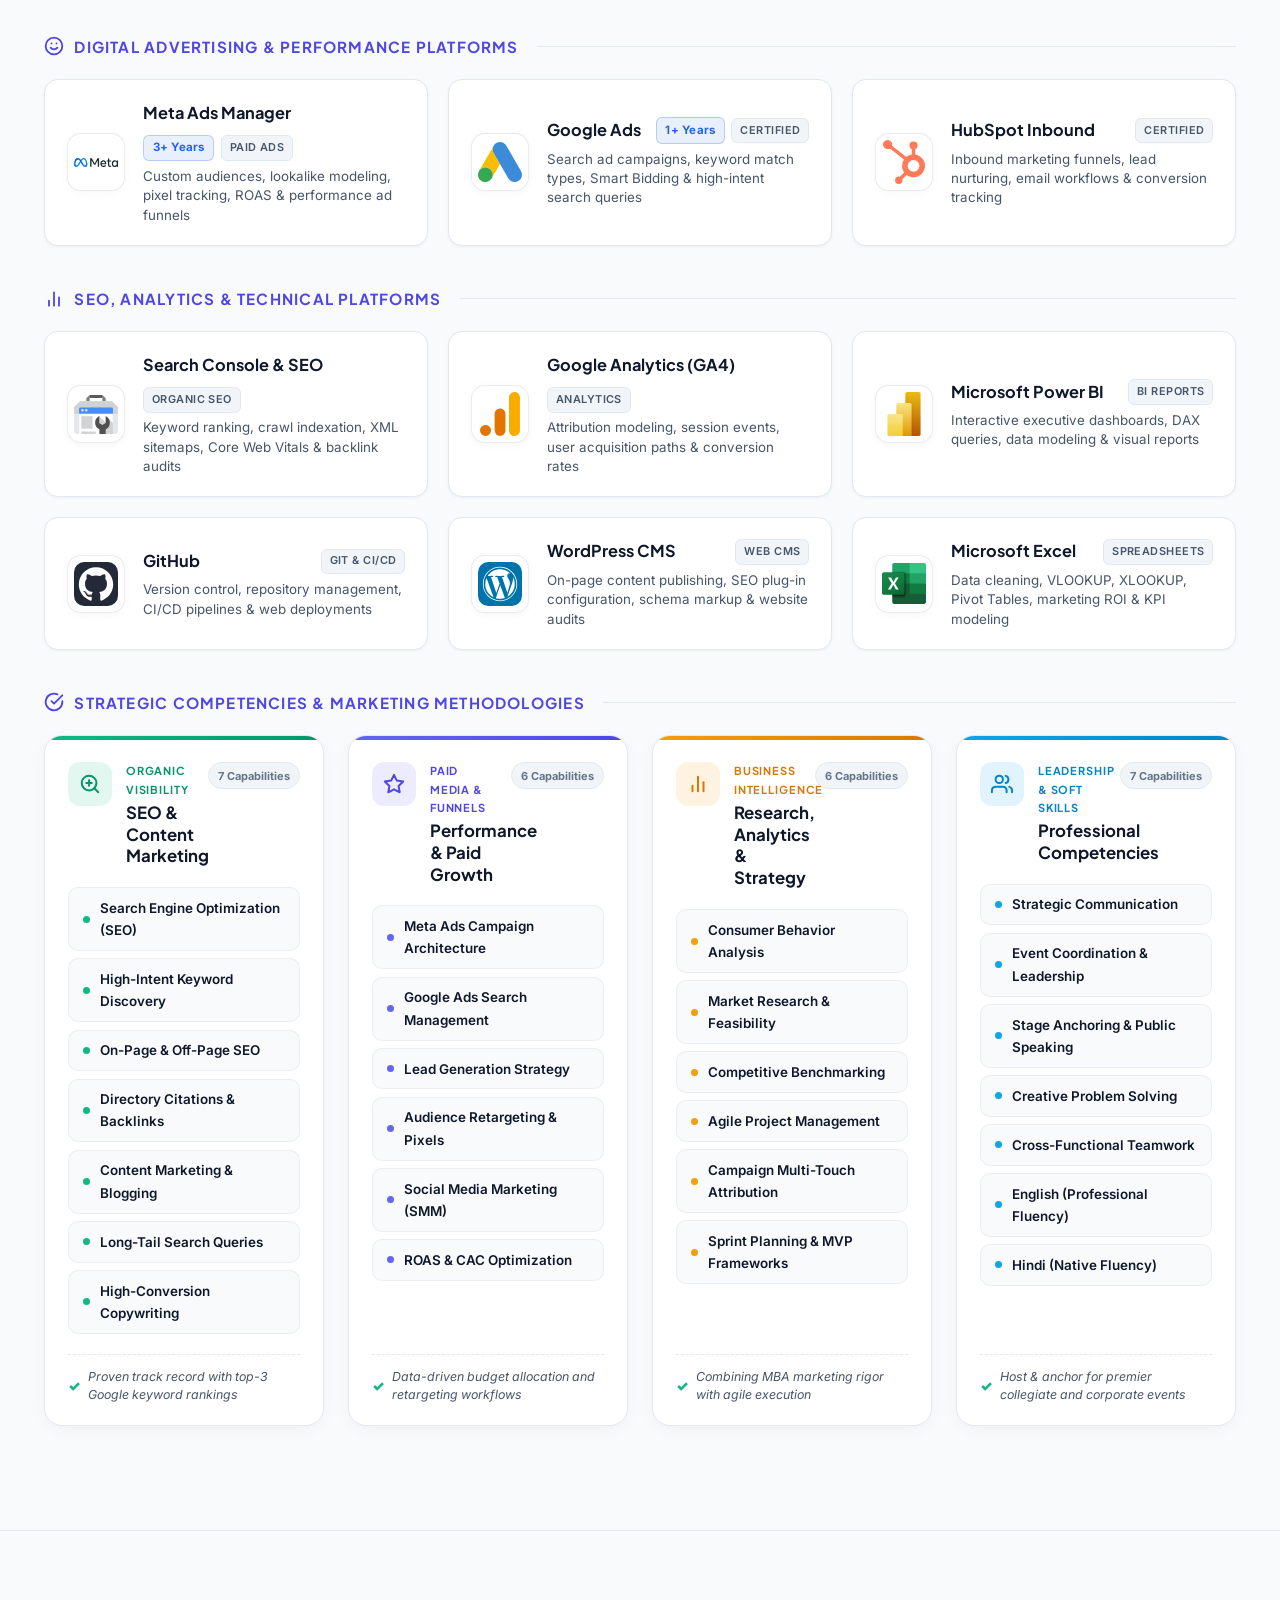
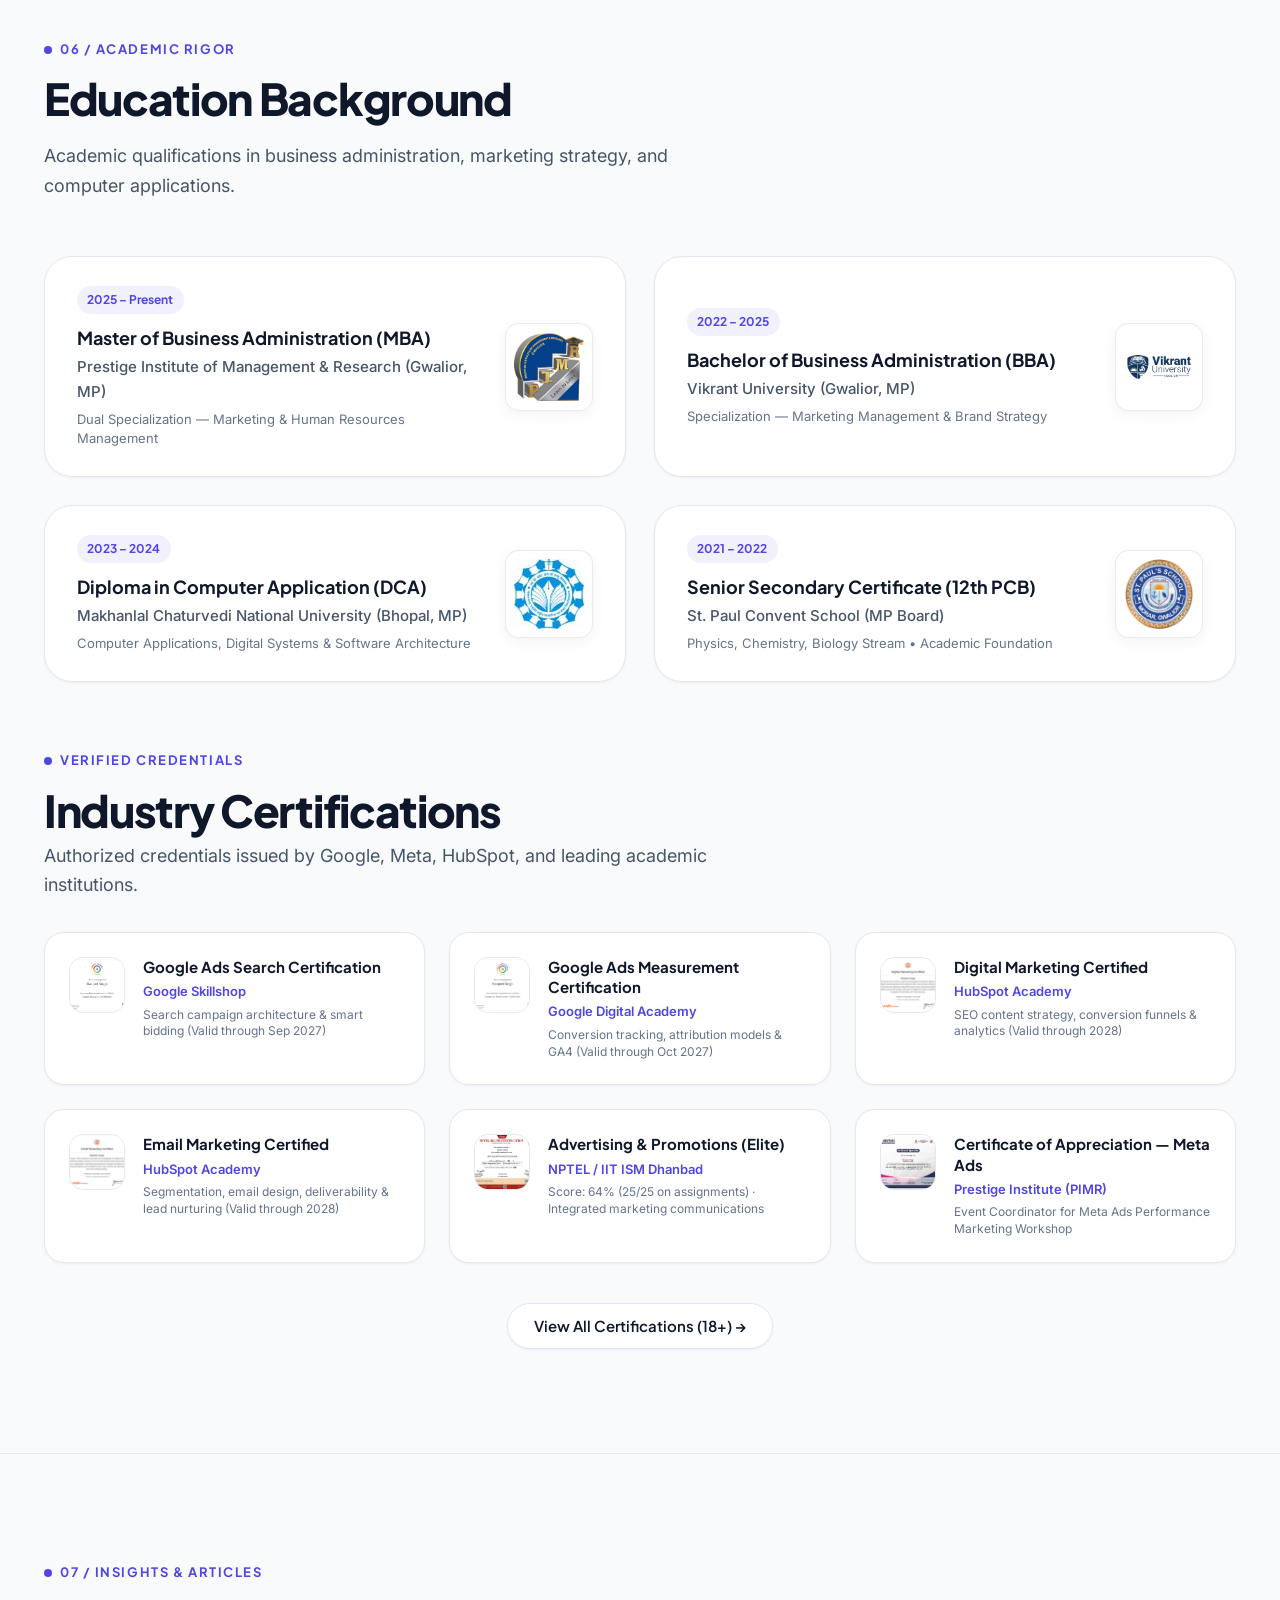
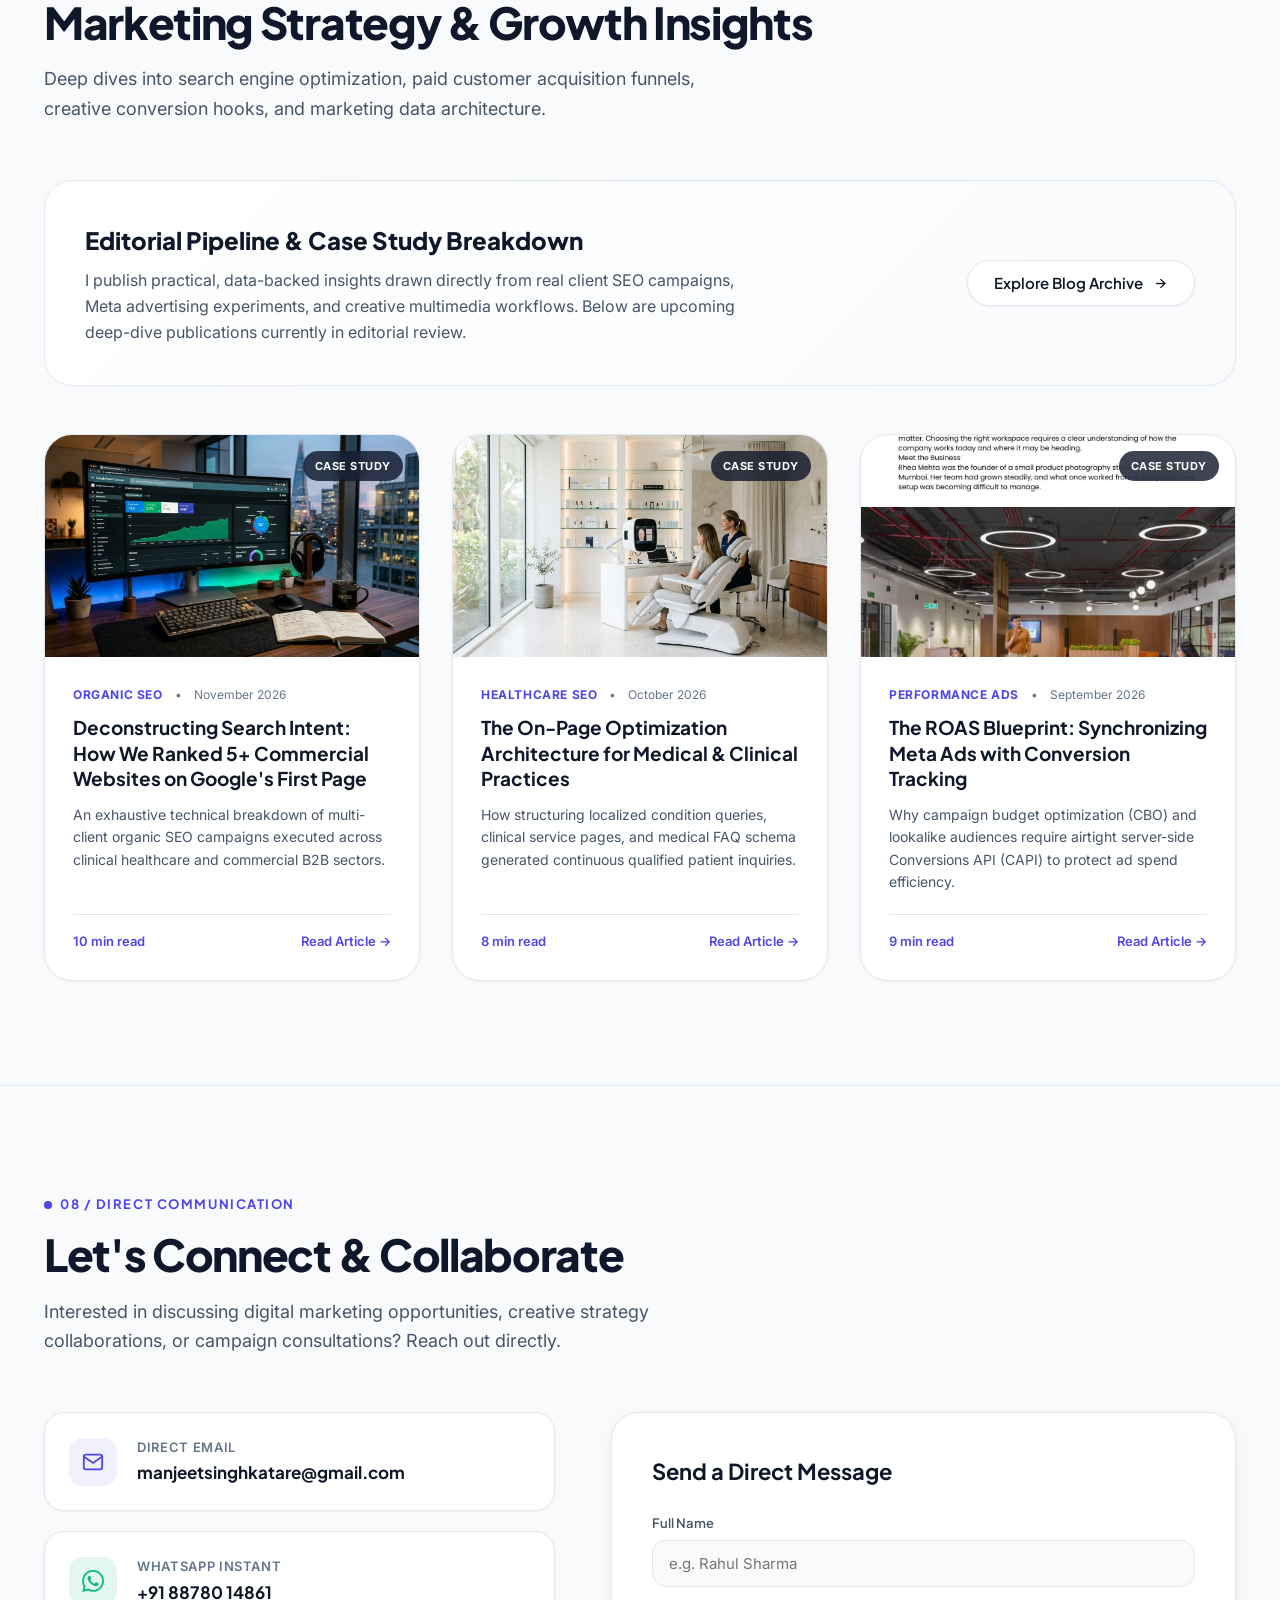
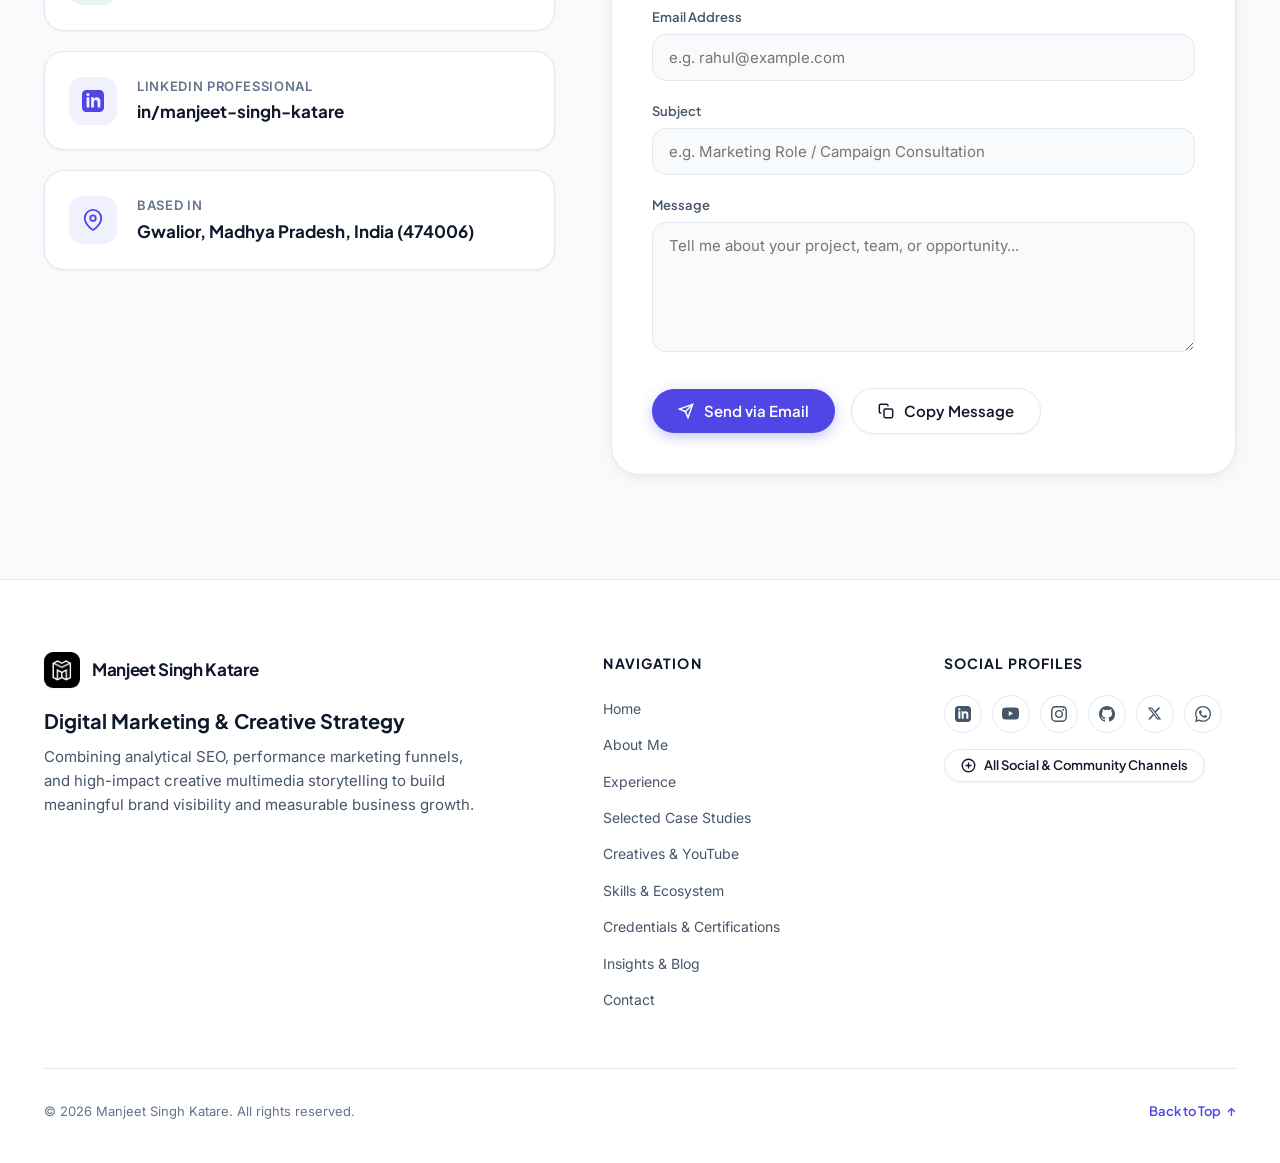
==== commit 6ff0eb91: "Faster web" ====
--- a/index.html
+++ b/index.html
@@ -285,7 +285,7 @@
         <div class="hero-visual">
           <div class="hero-photo-frame">
             <div class="hero-photo-inner">
-              <img src="assets/images/profile/manjeet_profile.png" alt="Manjeet Singh Katare — Professional Portrait" width="380" height="440">
+              <img src="assets/images/profile/manjeet_profile.jpg" alt="Manjeet Singh Katare — Professional Portrait" width="380" height="440">
             </div>
 
             <!-- Floating Badge Top Right -->
--- a/css/styles.css
+++ b/css/styles.css
@@ -4017,3 +4017,163 @@
 @keyframes spin {
   to { transform: rotate(360deg); }
 }
+
+/* ==========================================================================
+   Featured Case Study Hero Banner (blog.html)
+   ========================================================================== */
+.featured-case-study-card {
+  margin-bottom: 4rem;
+  border-radius: var(--radius-2xl);
+  background: linear-gradient(135deg, var(--bg-surface) 0%, var(--bg-subtle) 100%);
+  border: 1px solid var(--border-subtle);
+  overflow: hidden;
+  box-shadow: var(--shadow-md);
+  transition: transform var(--transition-normal), border-color var(--transition-normal), box-shadow var(--transition-normal);
+}
+
+.featured-case-study-card:hover {
+  transform: translateY(-3px);
+  border-color: var(--accent-primary);
+  box-shadow: var(--shadow-xl);
+}
+
+.featured-case-study-grid {
+  display: grid;
+  grid-template-columns: 1.18fr 0.82fr;
+  align-items: stretch;
+}
+
+.featured-case-study-content {
+  padding: 3rem 2.5rem;
+  display: flex;
+  flex-direction: column;
+  justify-content: center;
+}
+
+.featured-badge-row {
+  display: flex;
+  align-items: center;
+  gap: 0.65rem;
+  margin-bottom: 0.85rem;
+}
+
+.featured-status-pill {
+  display: inline-flex;
+  align-items: center;
+  padding: 0.2rem 0.65rem;
+  border-radius: var(--radius-full);
+  background: rgba(16, 185, 129, 0.12);
+  color: #10b981;
+  font-size: 0.75rem;
+  font-weight: 700;
+  letter-spacing: 0.02em;
+}
+
+.featured-case-study-title {
+  font-family: var(--font-display);
+  font-size: clamp(1.5rem, 2.3vw, 2.15rem);
+  font-weight: 800;
+  line-height: 1.25;
+  margin: 0 0 1rem;
+  color: var(--text-primary);
+}
+
+.featured-case-study-title a {
+  color: inherit;
+  text-decoration: none;
+  transition: color var(--transition-fast);
+}
+
+.featured-case-study-card:hover .featured-case-study-title a {
+  color: var(--accent-primary);
+}
+
+.featured-case-study-desc {
+  color: var(--text-secondary);
+  font-size: 1rem;
+  line-height: 1.68;
+  margin: 0 0 1.75rem;
+}
+
+.featured-case-study-footer {
+  display: flex;
+  align-items: center;
+  justify-content: space-between;
+  flex-wrap: wrap;
+  gap: 1.25rem;
+  padding-top: 1.25rem;
+  border-top: 1px solid var(--border-subtle);
+}
+
+.featured-meta-info {
+  display: flex;
+  align-items: center;
+  gap: 0.65rem;
+  font-size: 0.875rem;
+  color: var(--text-muted);
+  flex-wrap: wrap;
+}
+
+.featured-case-study-media {
+  position: relative;
+  min-height: 320px;
+  overflow: hidden;
+  background-color: var(--bg-surface-elevated);
+}
+
+.featured-case-study-media img {
+  width: 100%;
+  height: 100%;
+  object-fit: cover;
+  display: block;
+  transition: transform var(--transition-slow);
+}
+
+.featured-case-study-card:hover .featured-case-study-media img {
+  transform: scale(1.04);
+}
+
+.featured-media-overlay {
+  position: absolute;
+  top: 1.25rem;
+  right: 1.25rem;
+  z-index: 2;
+}
+
+.featured-media-pill {
+  display: inline-flex;
+  padding: 0.35rem 0.85rem;
+  border-radius: var(--radius-full);
+  background: rgba(15, 23, 42, 0.75);
+  backdrop-filter: blur(8px);
+  -webkit-backdrop-filter: blur(8px);
+  color: #ffffff;
+  font-family: var(--font-display);
+  font-size: 0.75rem;
+  font-weight: 700;
+  letter-spacing: 0.04em;
+  border: 1px solid rgba(255, 255, 255, 0.2);
+}
+
+@media (max-width: 900px) {
+  .featured-case-study-grid {
+    grid-template-columns: 1fr;
+  }
+  .featured-case-study-media {
+    order: -1;
+    min-height: 240px;
+    max-height: 320px;
+  }
+  .featured-case-study-content {
+    padding: 2rem 1.5rem;
+  }
+}
+
+@media (max-width: 480px) {
+  .featured-case-study-content {
+    padding: 1.5rem 1.15rem;
+  }
+  .featured-case-study-title {
+    font-size: 1.4rem;
+  }
+}
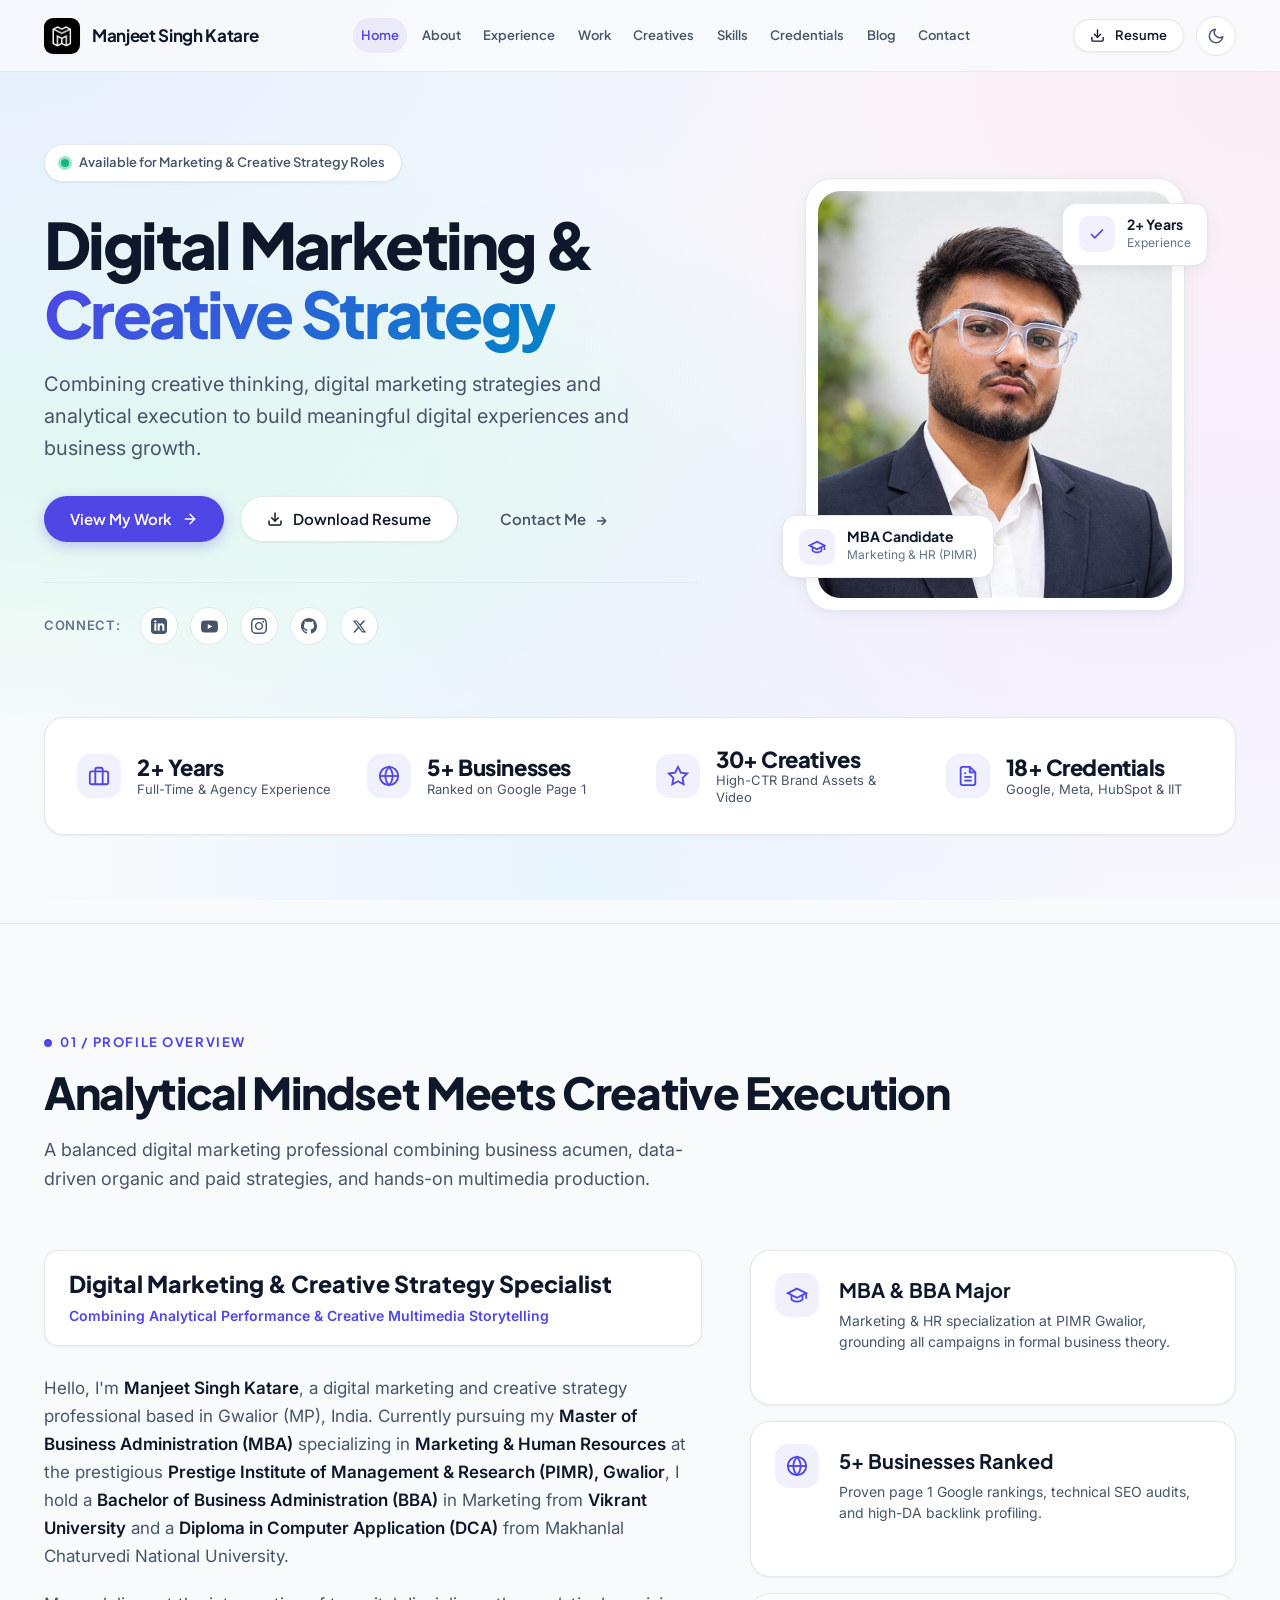
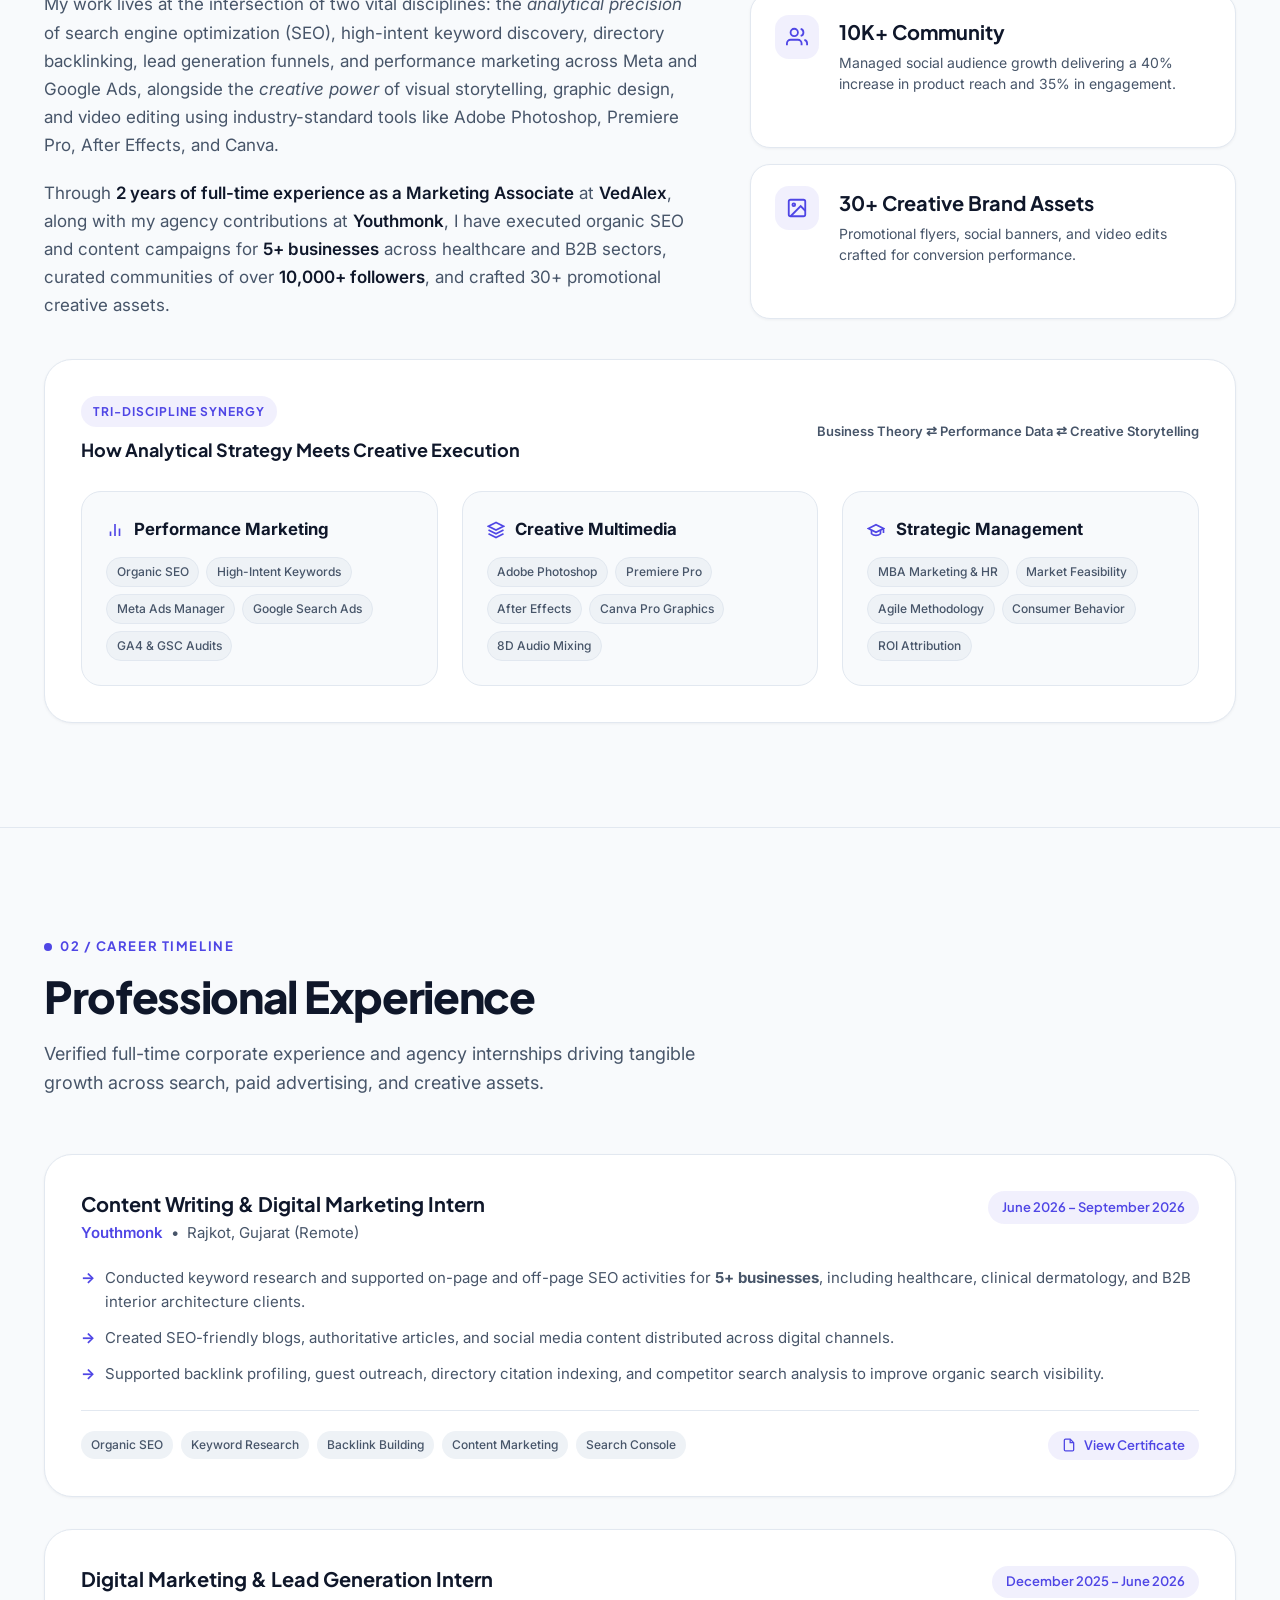
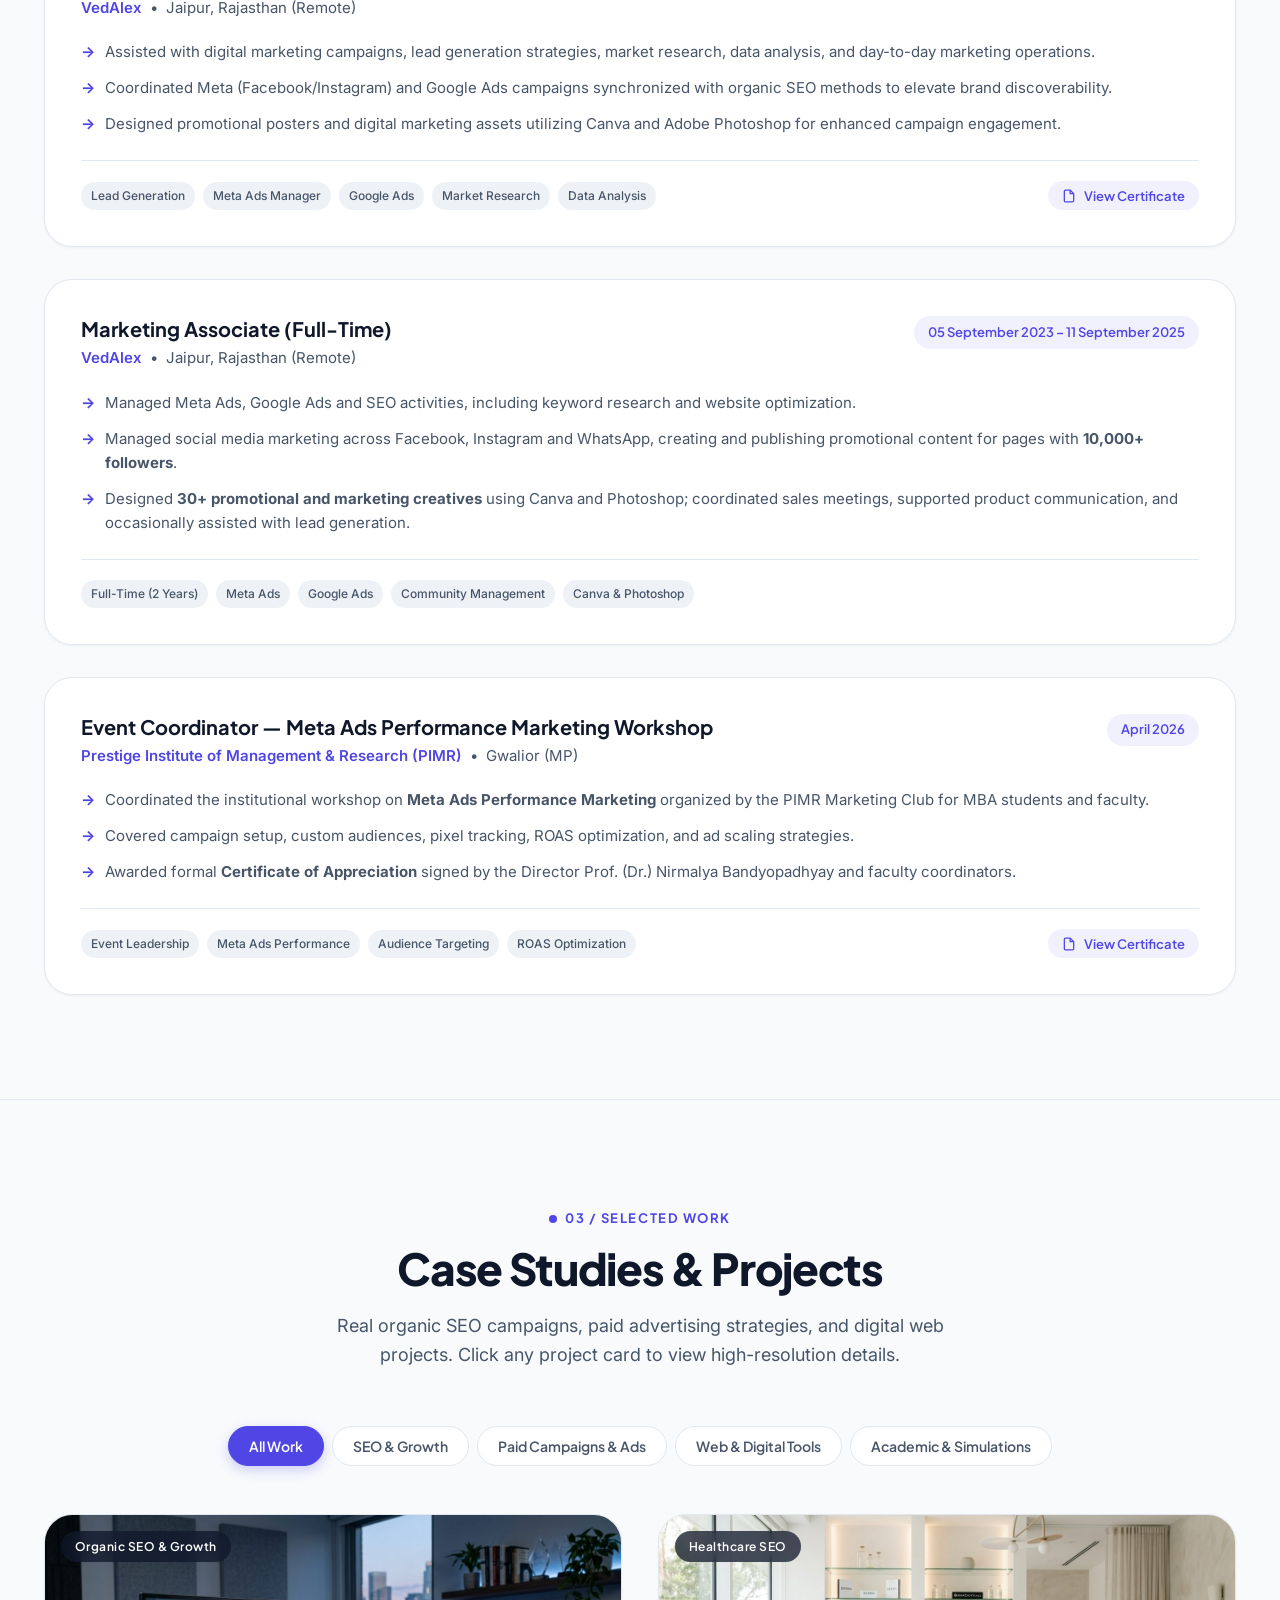
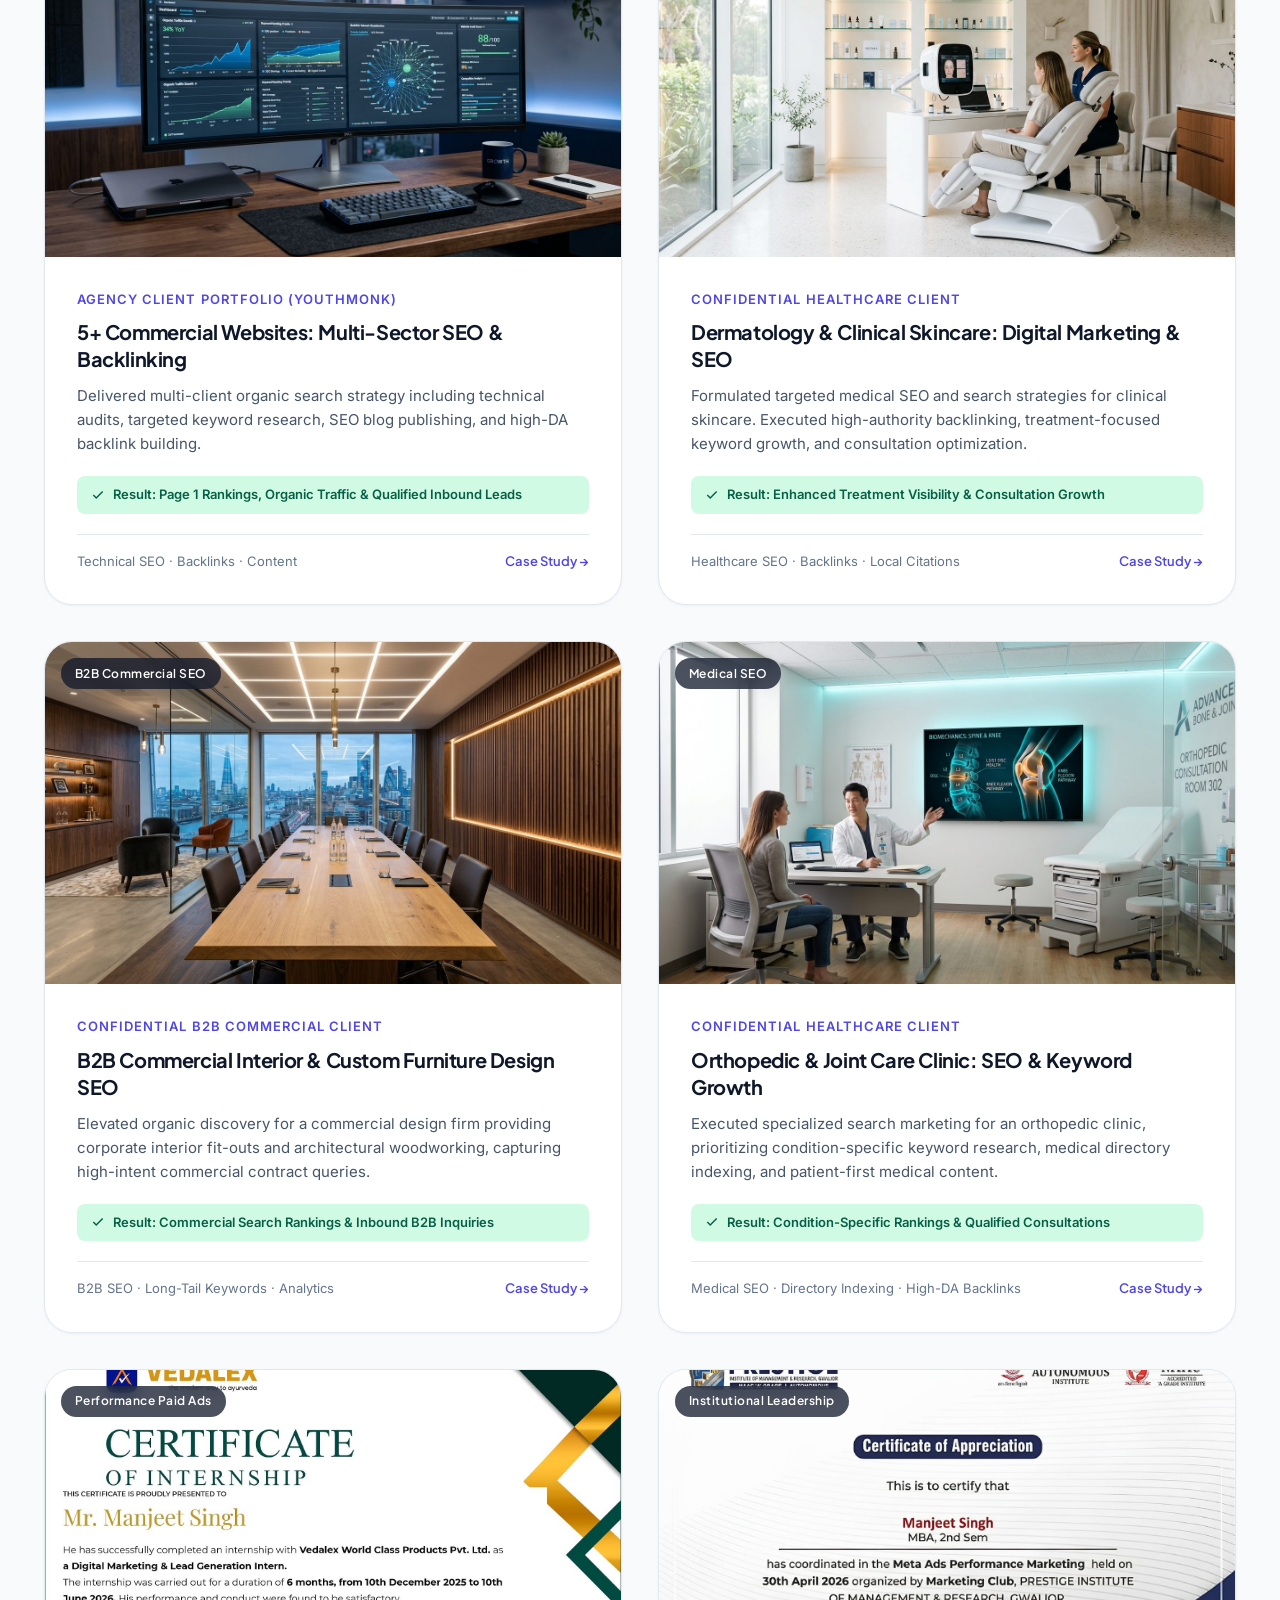
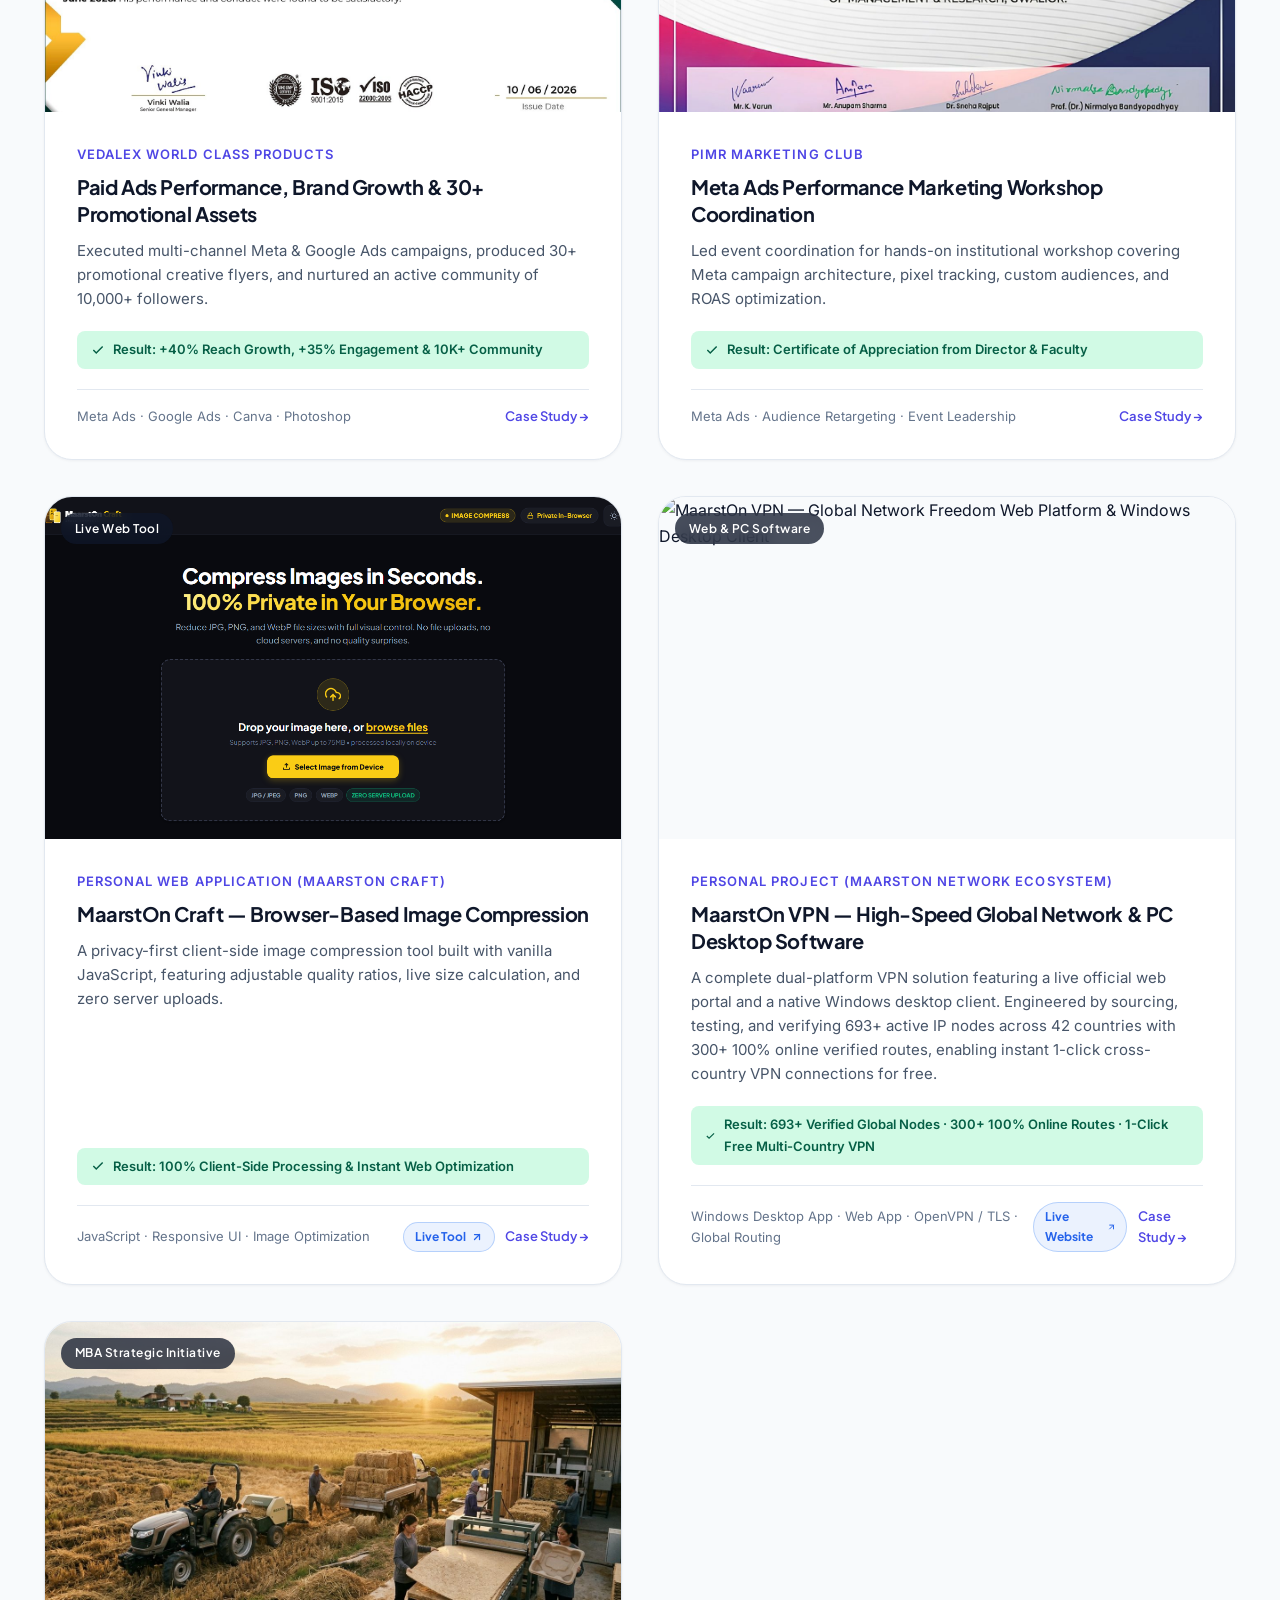
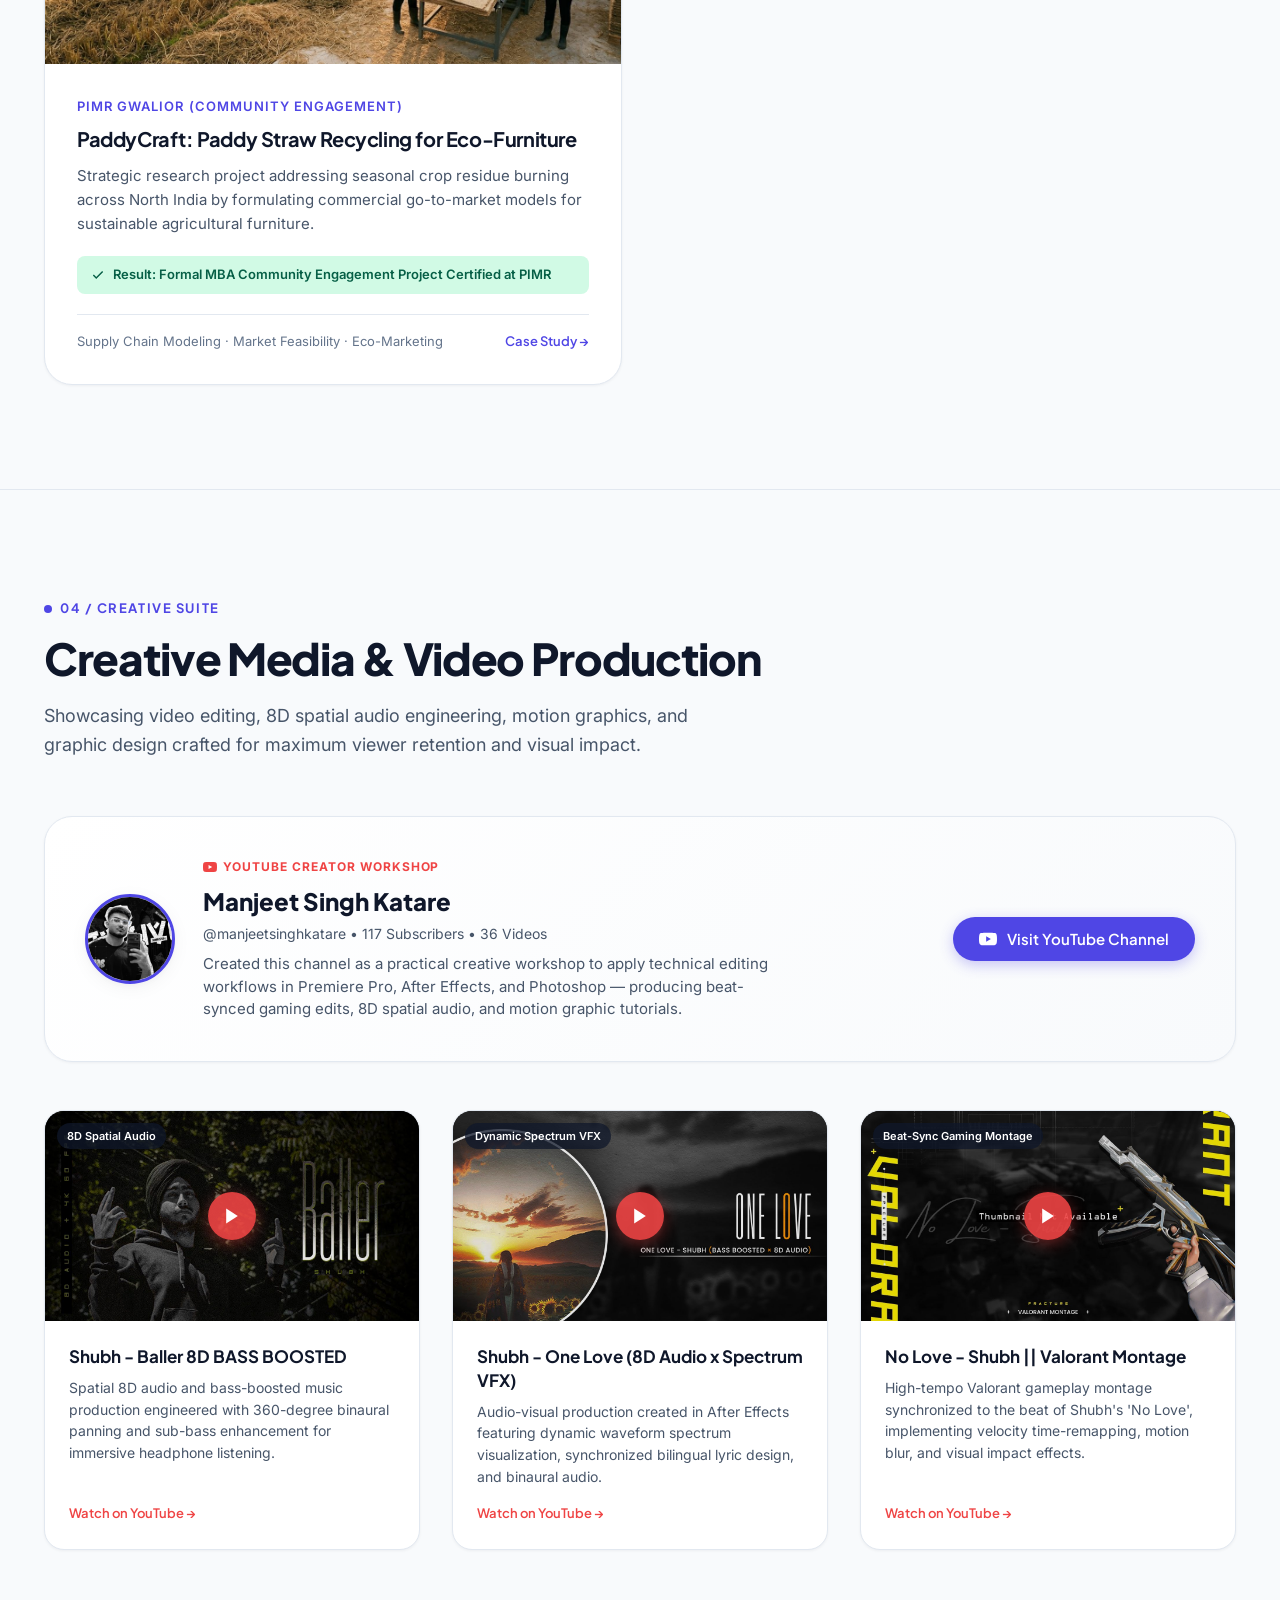
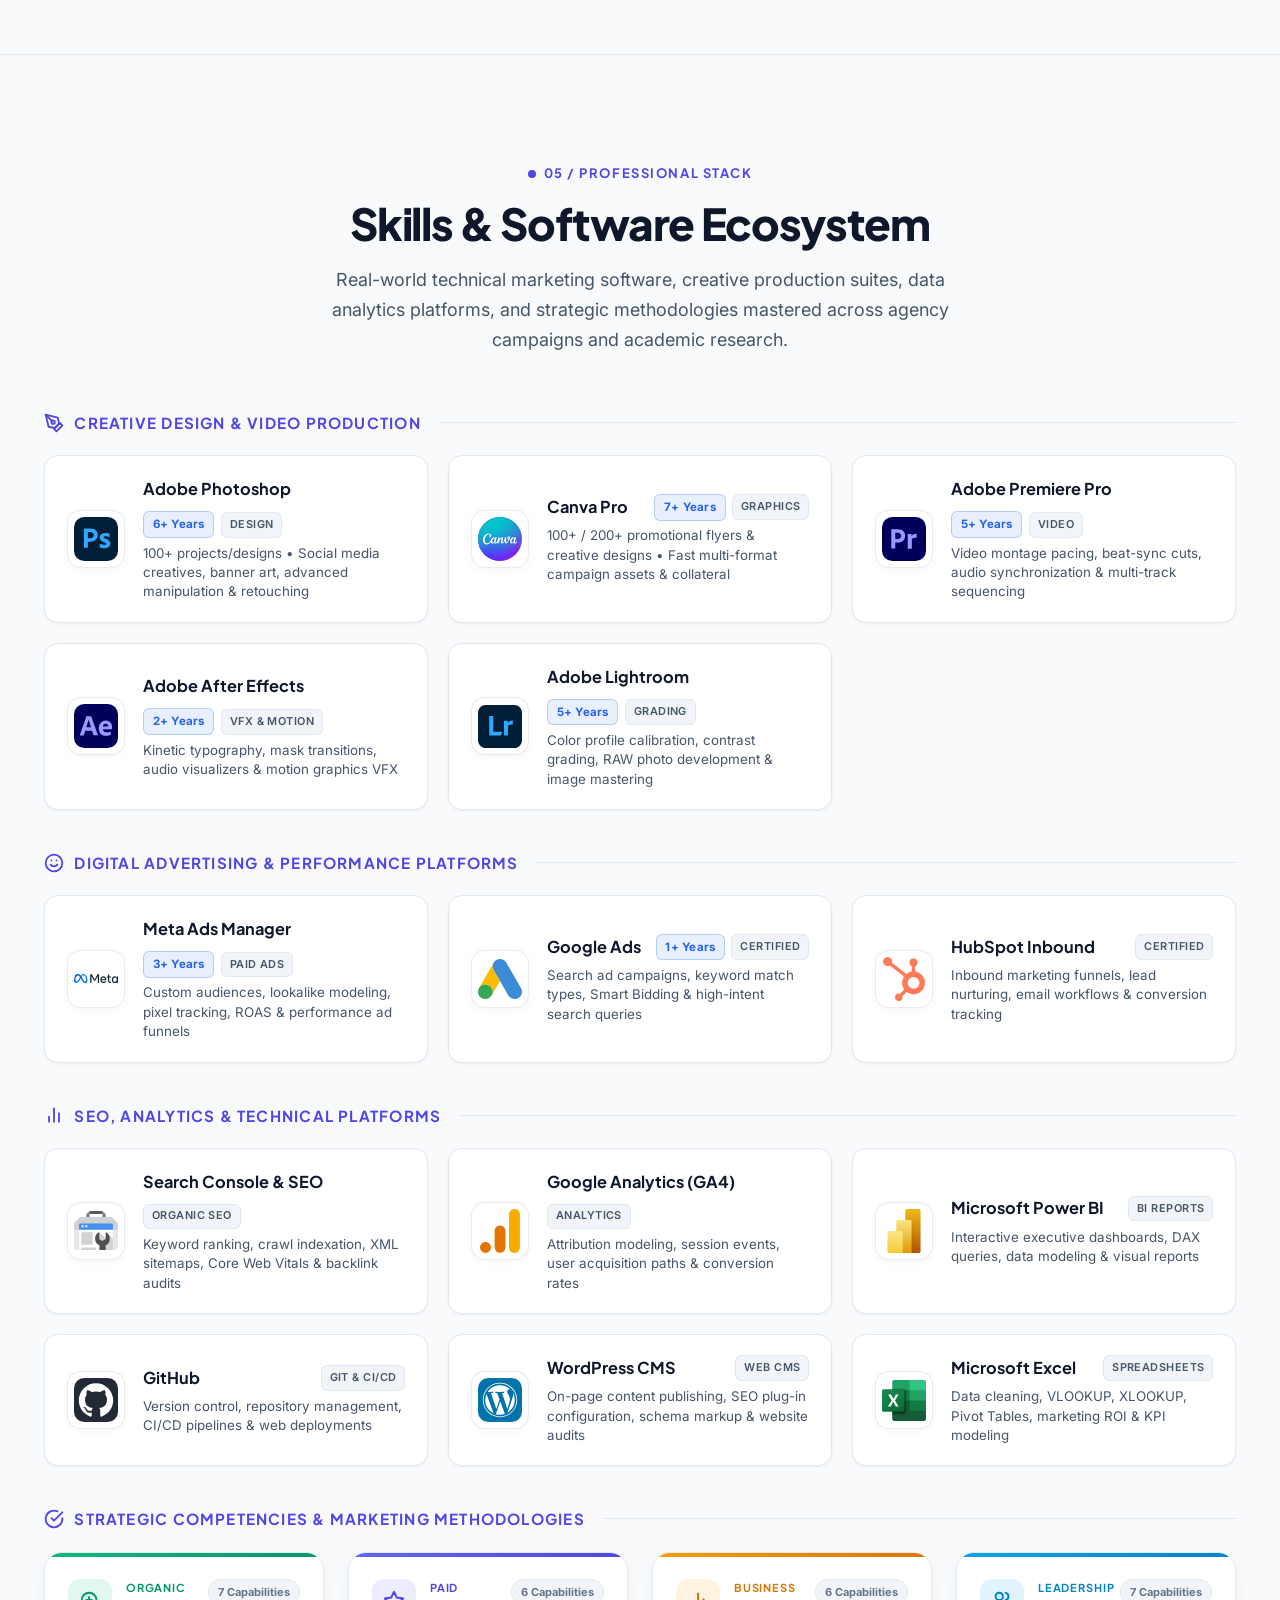
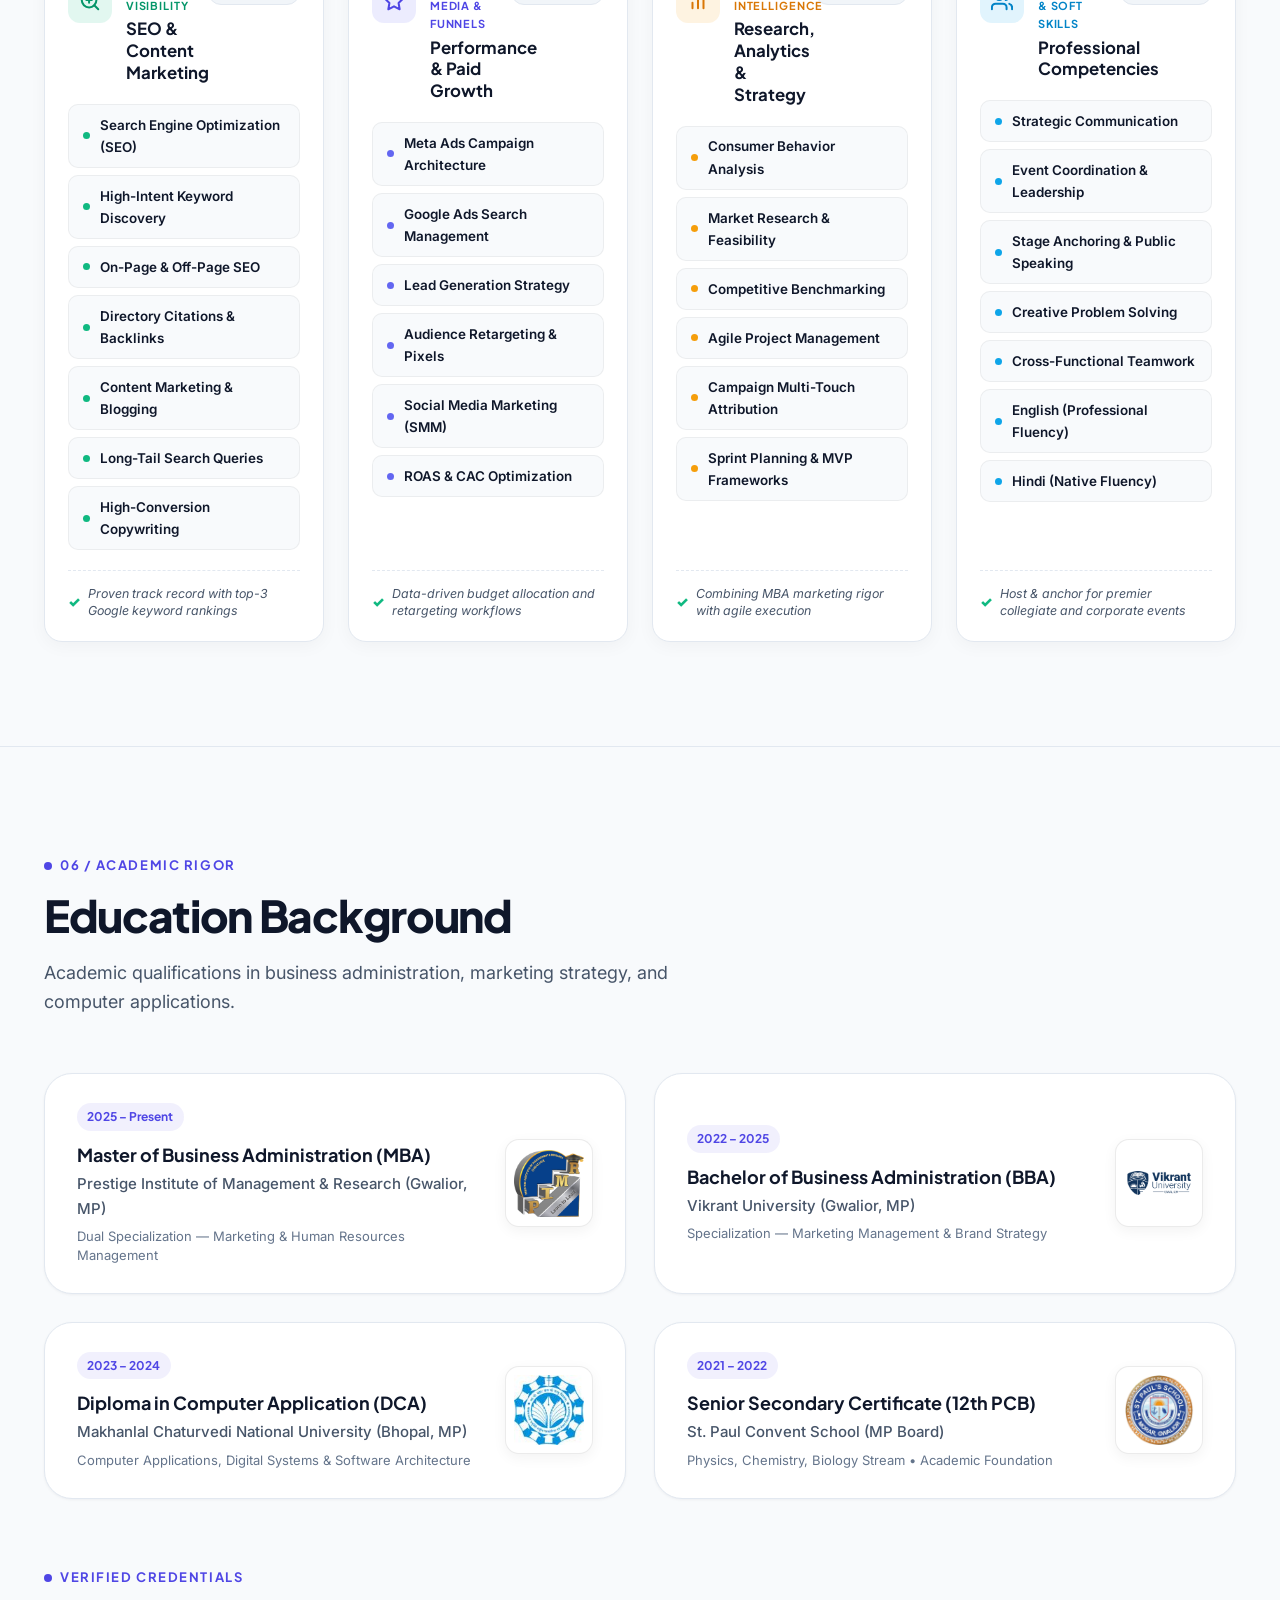
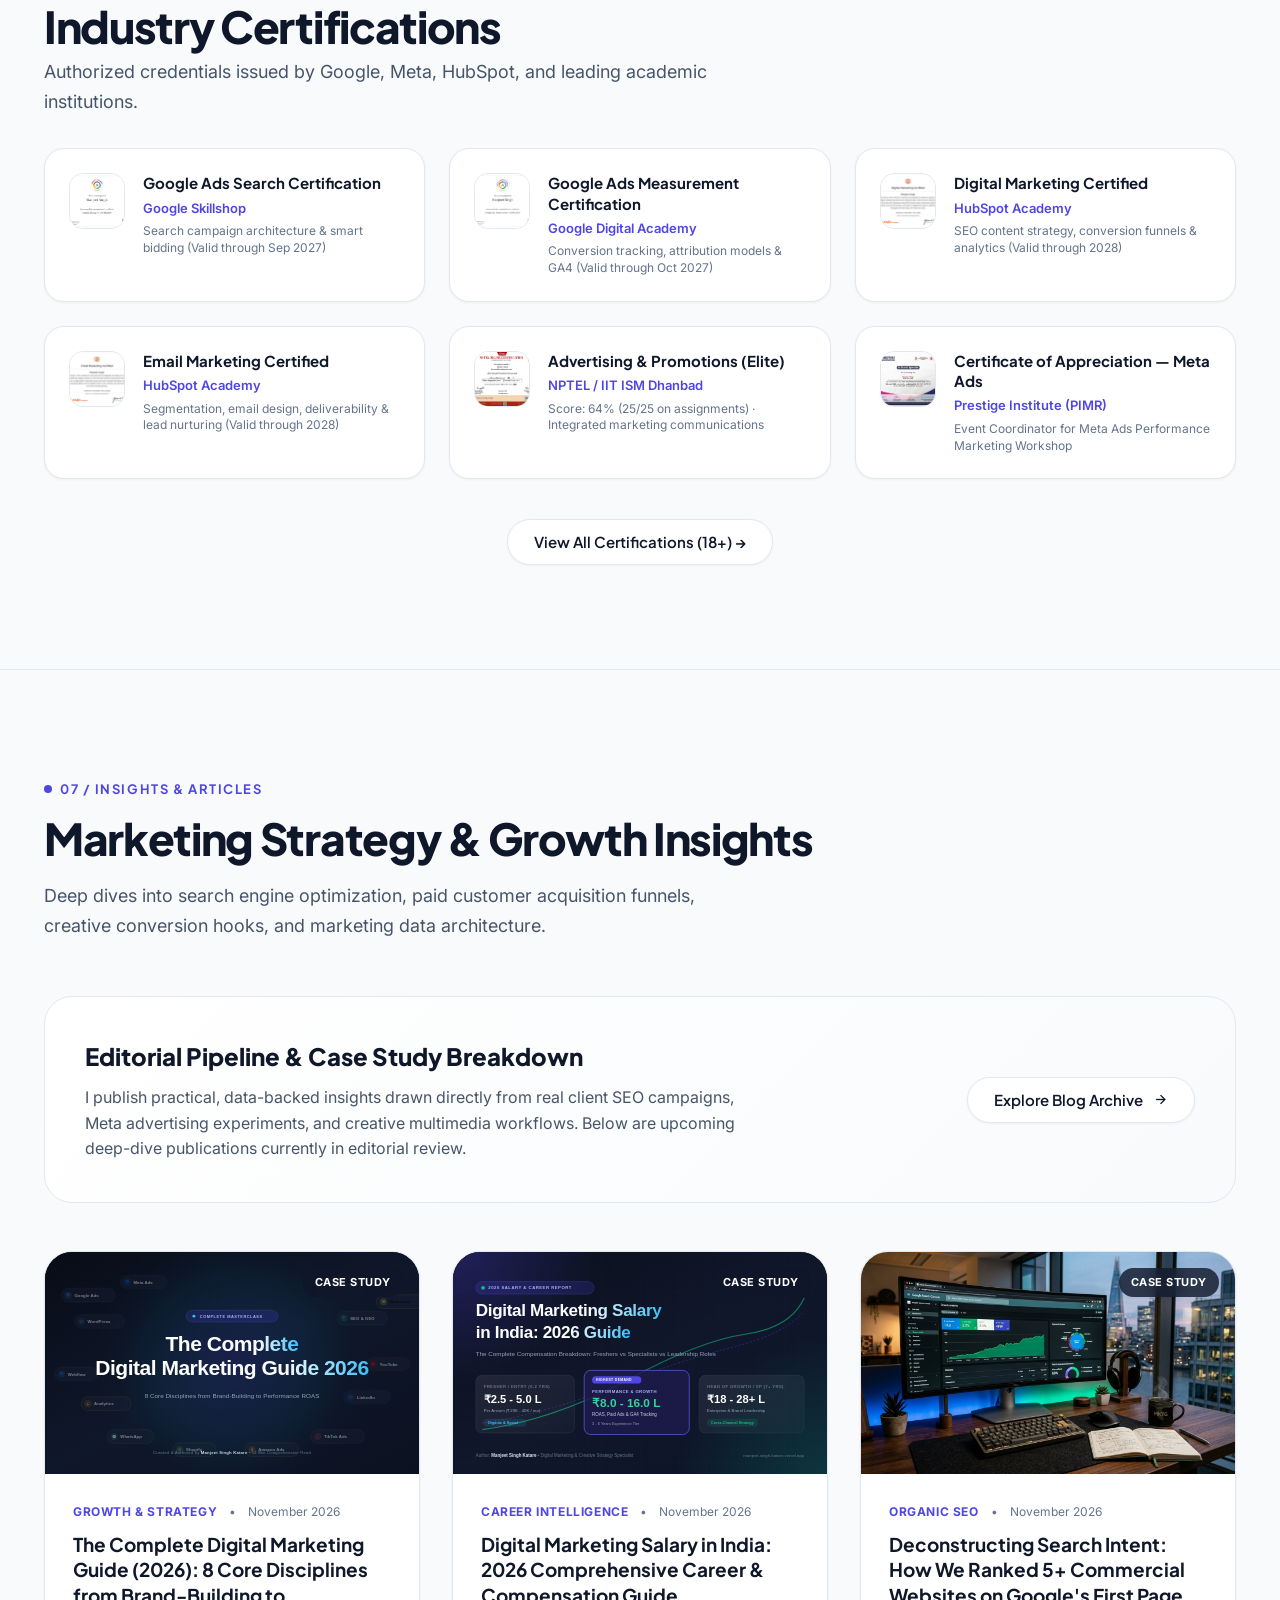
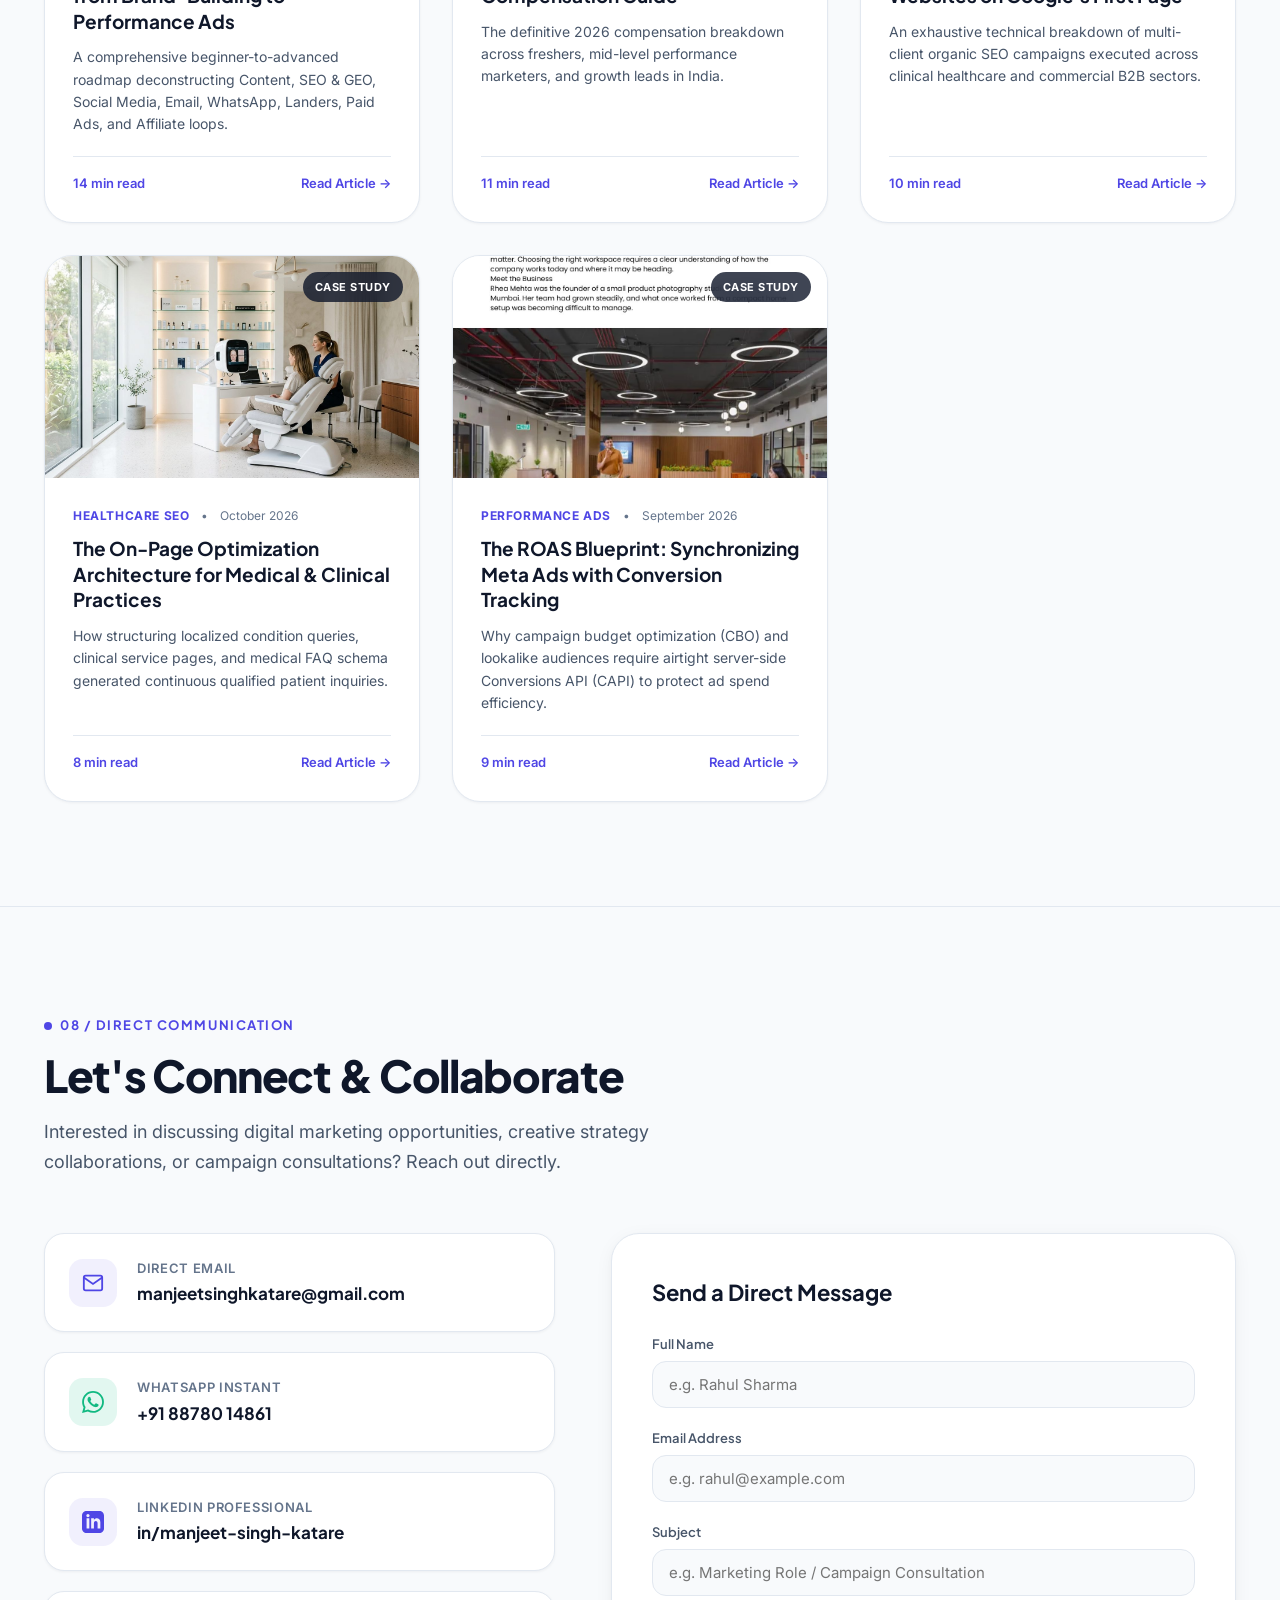
==== commit d6071a01: "Add files via upload" ====
--- a/index.html
+++ b/index.html
@@ -936,7 +936,43 @@
             </div>
           </article>
 
-          <!-- Project 8: PaddyCraft Sustainability Project -->
+          <!-- Project 8: MaarstOn VPN — High-Speed Global Network & Windows Desktop Client -->
+          <article class="project-card" data-category="tools" data-project-id="maarston-vpn" tabindex="0" role="button" aria-label="View MaarstOn VPN Global Network & Desktop Client Case Study">
+            <div class="project-media-box">
+              <img src="assets/images/work/maarston_vpn_showcase.jpg" alt="MaarstOn VPN — Global Network Freedom Web Platform & Windows Desktop Client" loading="lazy">
+              <span class="project-tag-pill">Web &amp; PC Software</span>
+              <div class="project-zoom-badge" aria-hidden="true">
+                <svg width="18" height="18" viewBox="0 0 24 24" fill="none" stroke="currentColor" stroke-width="2.5">
+                  <circle cx="11" cy="11" r="8"></circle>
+                  <line x1="21" y1="21" x2="16.65" y2="16.65"></line>
+                </svg>
+              </div>
+            </div>
+            <div class="project-body">
+              <span class="project-client">Personal Project (MaarstOn Network Ecosystem)</span>
+              <h3 class="project-title">MaarstOn VPN — High-Speed Global Network &amp; PC Desktop Software</h3>
+              <p class="project-desc">A complete dual-platform VPN solution featuring a live official web portal and a native Windows desktop client. Engineered by sourcing, testing, and verifying 693+ active IP nodes across 42 countries with 300+ 100% online verified routes, enabling instant 1-click cross-country VPN connections for free.</p>
+              <div class="project-outcome-pill">
+                <svg width="14" height="14" viewBox="0 0 24 24" fill="none" stroke="currentColor" stroke-width="2.5"><polyline points="20 6 9 17 4 12"></polyline></svg>
+                <span>Result: 693+ Verified Global Nodes · 300+ 100% Online Routes · 1-Click Free Multi-Country VPN</span>
+              </div>
+              <div class="project-footer">
+                <span>Windows Desktop App · Web App · OpenVPN / TLS · Global Routing</span>
+                <div class="project-card-actions">
+                  <a href="https://maarston-vpn.vercel.app/" target="_blank" rel="noopener noreferrer" class="project-live-btn" aria-label="Visit MaarstOn VPN Official Website" onclick="event.stopPropagation()">
+                    <span>Live Website</span>
+                    <svg width="12" height="12" viewBox="0 0 24 24" fill="none" stroke="currentColor" stroke-width="2.5" stroke-linecap="round" stroke-linejoin="round" aria-hidden="true">
+                      <line x1="7" y1="17" x2="17" y2="7"></line>
+                      <polyline points="7 7 17 7 17 17"></polyline>
+                    </svg>
+                  </a>
+                  <span class="project-action-link">Case Study &rarr;</span>
+                </div>
+              </div>
+            </div>
+          </article>
+
+          <!-- Project 9: PaddyCraft Sustainability Project -->
           <article class="project-card" data-category="simulations" data-project-id="paddycraft-mba" tabindex="0" role="button" aria-label="View PaddyCraft Project Details">
             <div class="project-media-box">
               <img src="assets/images/work/paddy_straw_sustainability.jpg" alt="Paddy Straw Recycling & Agricultural Sustainability Initiative" loading="lazy">
@@ -2130,6 +2166,7 @@
       <div class="modal-media-wrap">
         <img id="modalImg" src="" alt="Case Study Image">
       </div>
+      <div id="modalGalleryNav" class="modal-gallery-nav" style="display: none;"></div>
 
       <div class="modal-content-body">
         <span id="modalTag" class="modal-tag"></span>
--- a/css/styles.css
+++ b/css/styles.css
@@ -2855,6 +2855,48 @@
   background-color: var(--bg-page);
 }
 
+/* Modal Interactive Gallery Switcher */
+.modal-gallery-nav {
+  display: flex;
+  gap: 0.6rem;
+  padding: 0.85rem 2.25rem 0.25rem 2.25rem;
+  background-color: var(--bg-card);
+  border-bottom: 1px solid var(--border-subtle);
+  overflow-x: auto;
+  align-items: center;
+  justify-content: flex-start;
+}
+
+.modal-gallery-btn {
+  display: inline-flex;
+  align-items: center;
+  gap: 0.4rem;
+  background-color: var(--bg-subtle);
+  border: 1px solid var(--border-subtle);
+  color: var(--text-secondary);
+  padding: 0.4rem 0.95rem;
+  border-radius: var(--radius-full);
+  font-size: 0.82rem;
+  font-weight: 500;
+  cursor: pointer;
+  transition: all 0.2s ease;
+  white-space: nowrap;
+}
+
+.modal-gallery-btn:hover {
+  background-color: var(--accent-light);
+  color: var(--accent-primary);
+  border-color: var(--accent-border);
+}
+
+.modal-gallery-btn.active {
+  background-color: var(--accent-primary);
+  border-color: var(--accent-primary);
+  color: #ffffff;
+  font-weight: 600;
+  box-shadow: 0 2px 6px rgba(0, 0, 0, 0.15);
+}
+
 .modal-content-body {
   padding: 2.25rem;
 }
